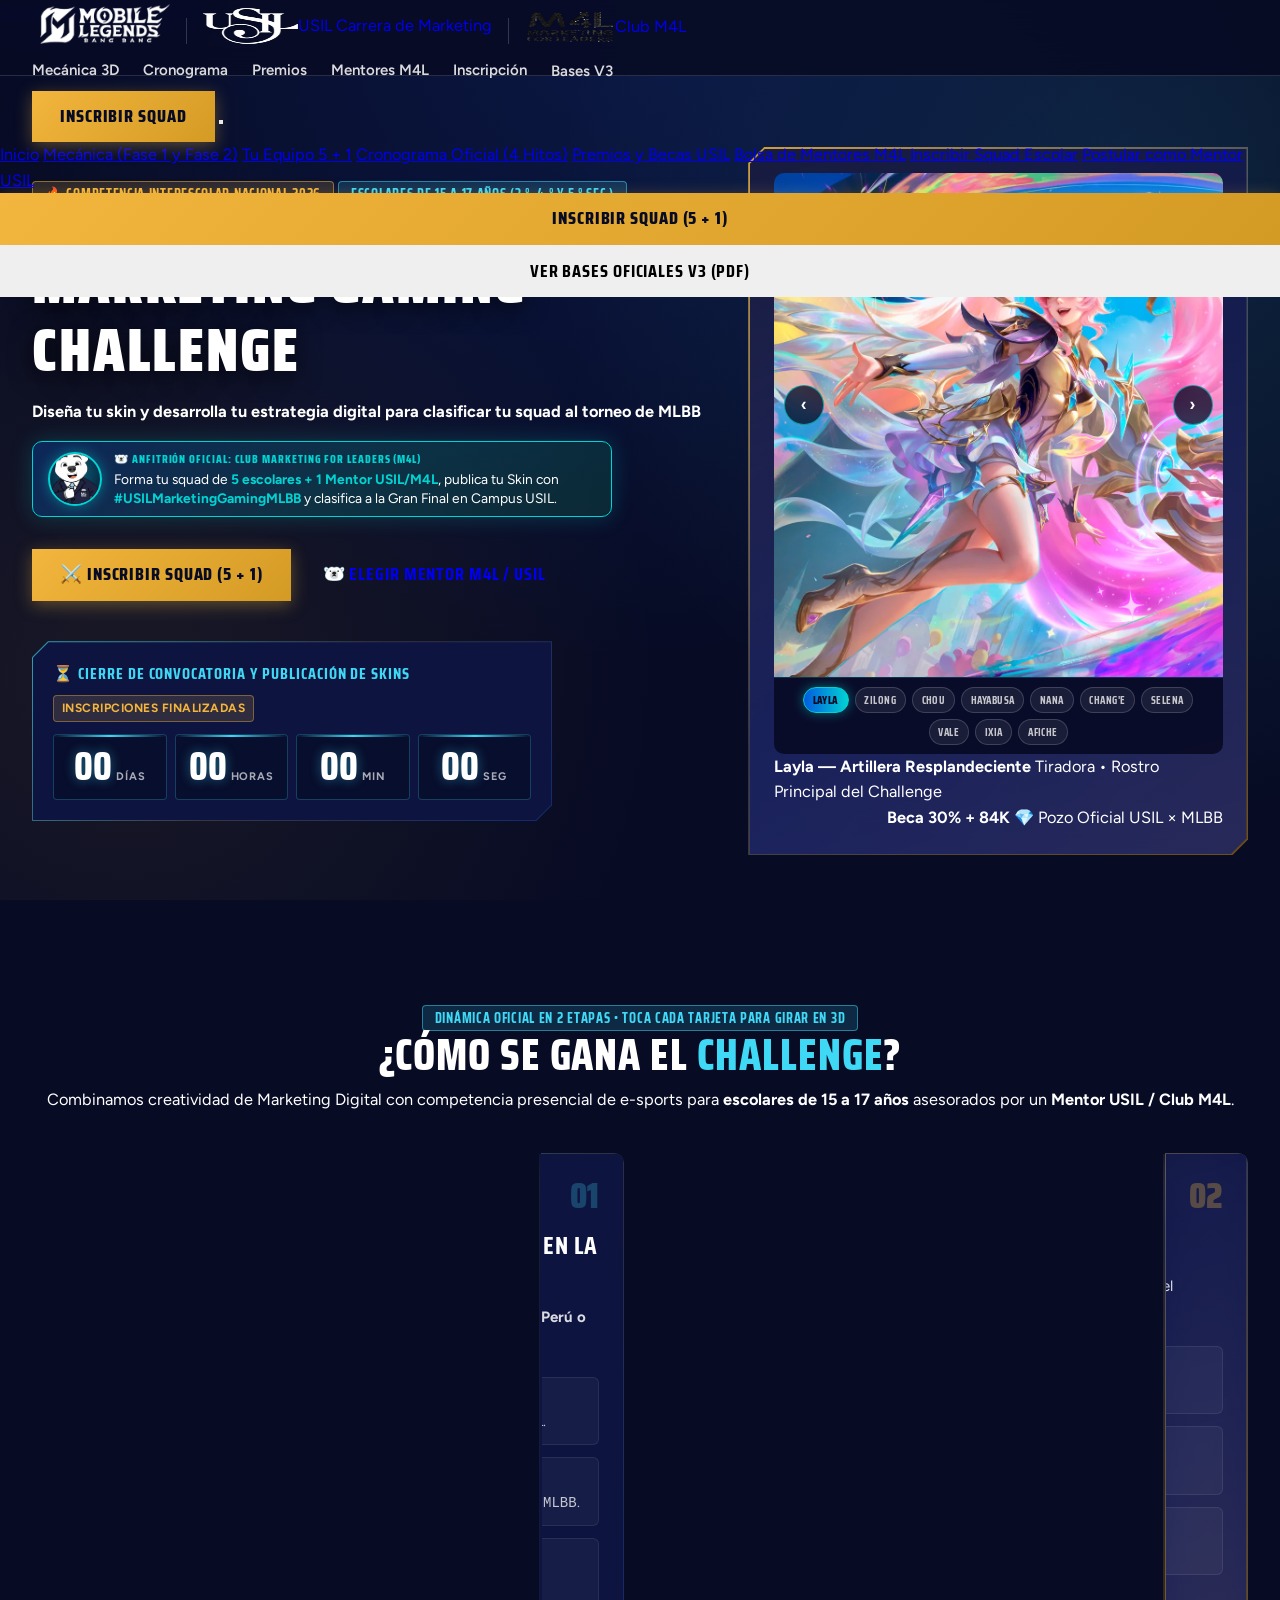
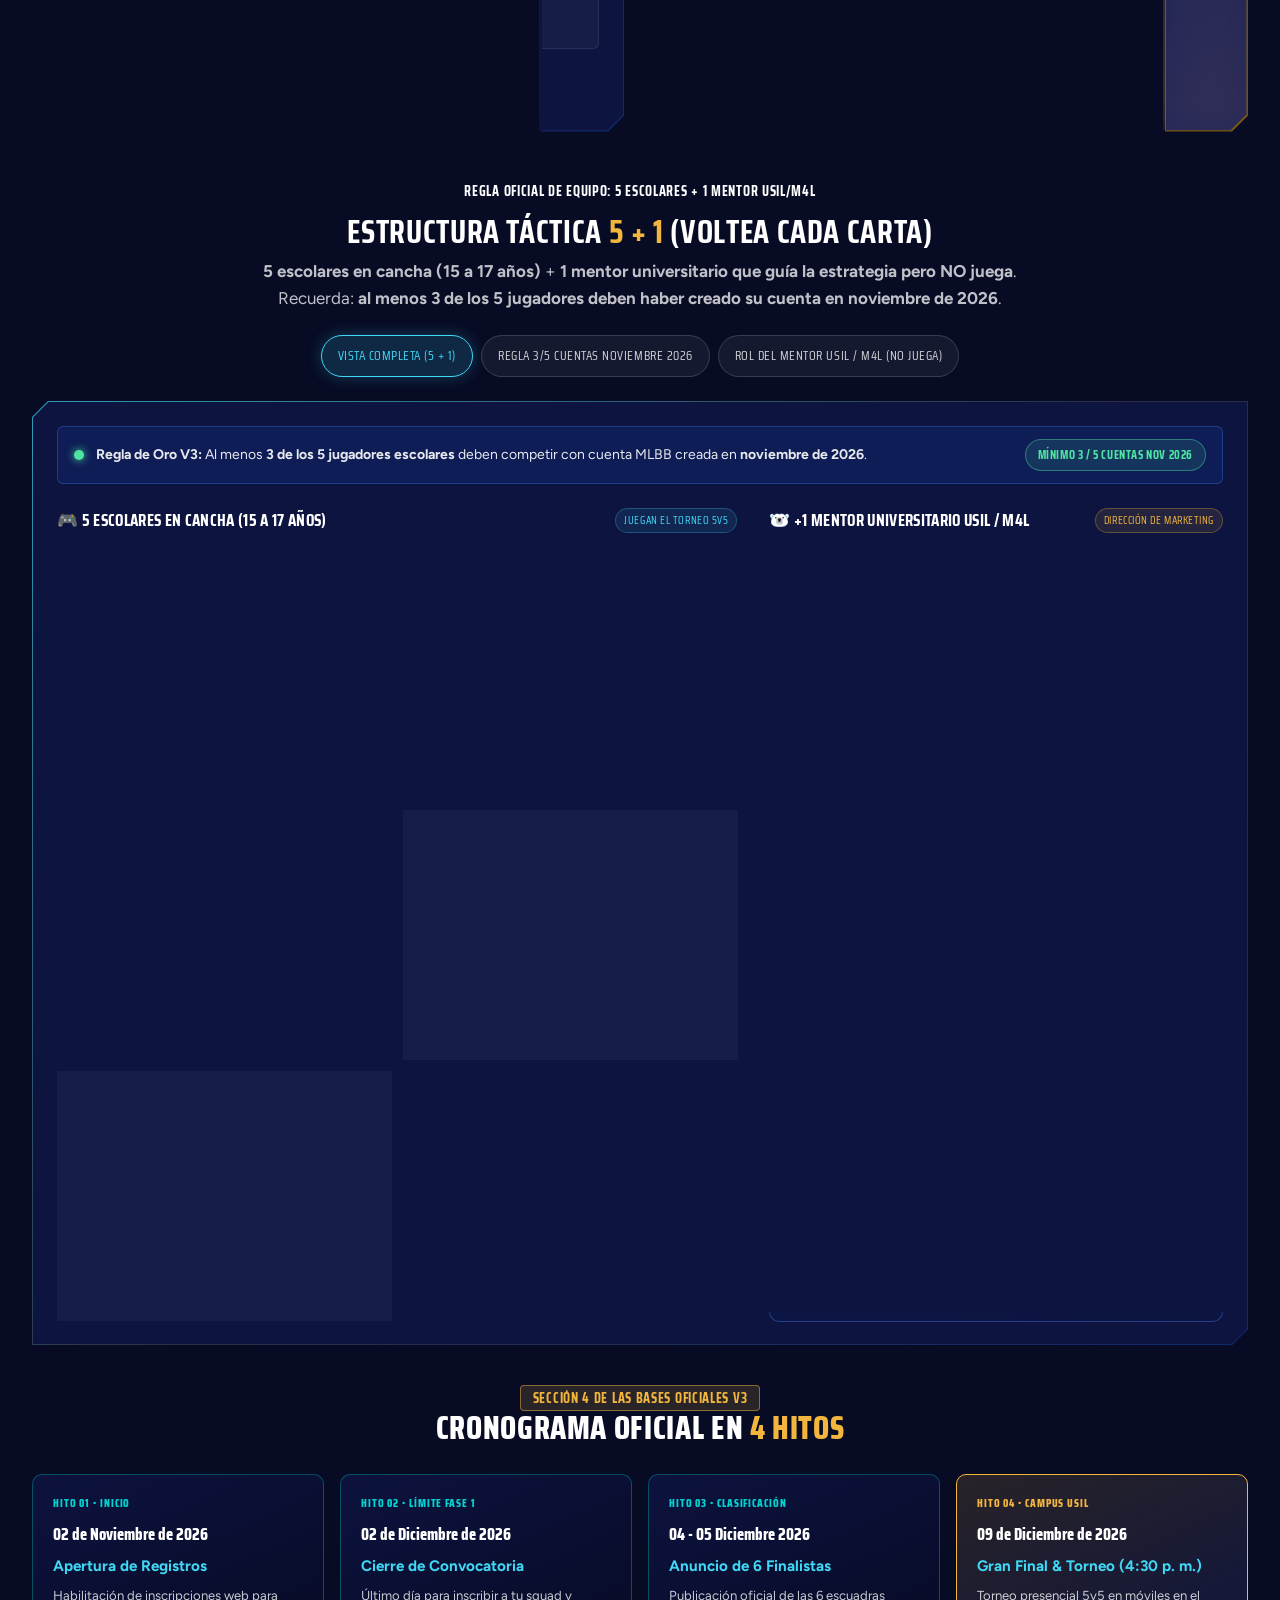
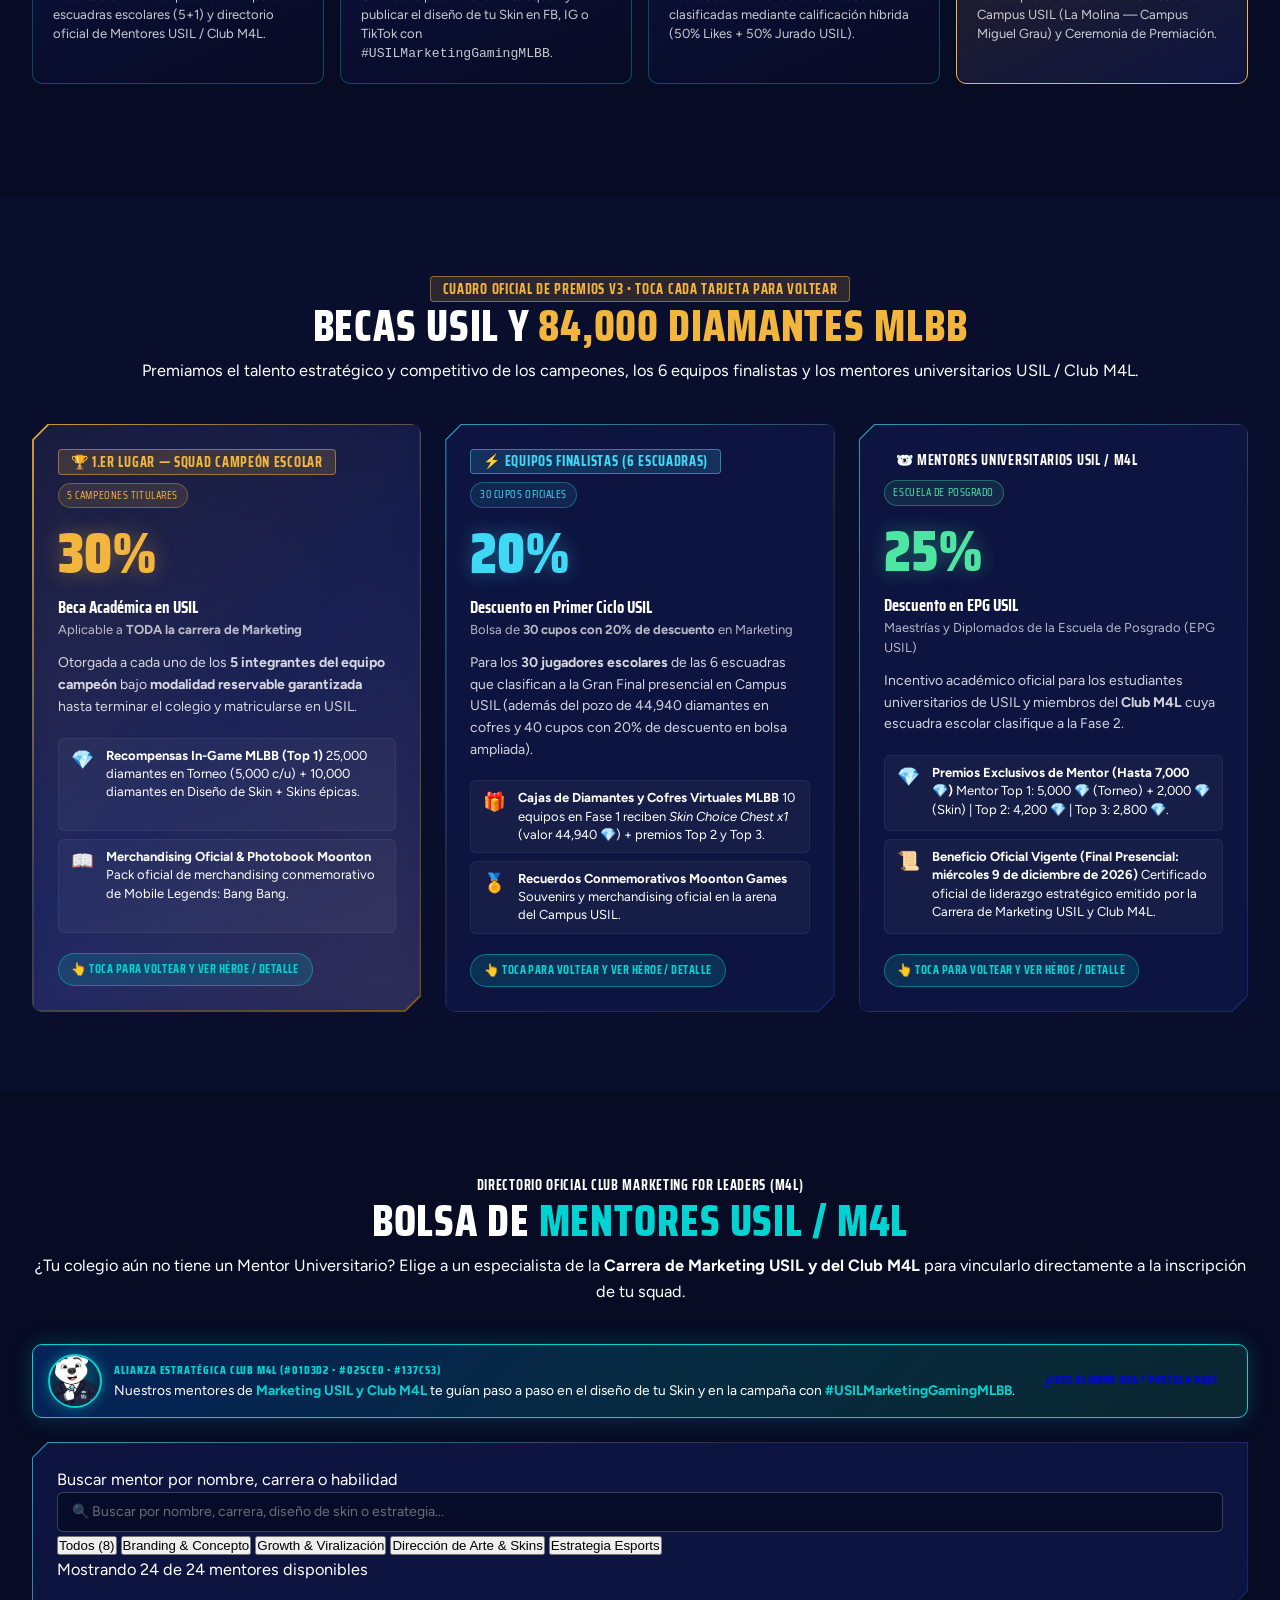
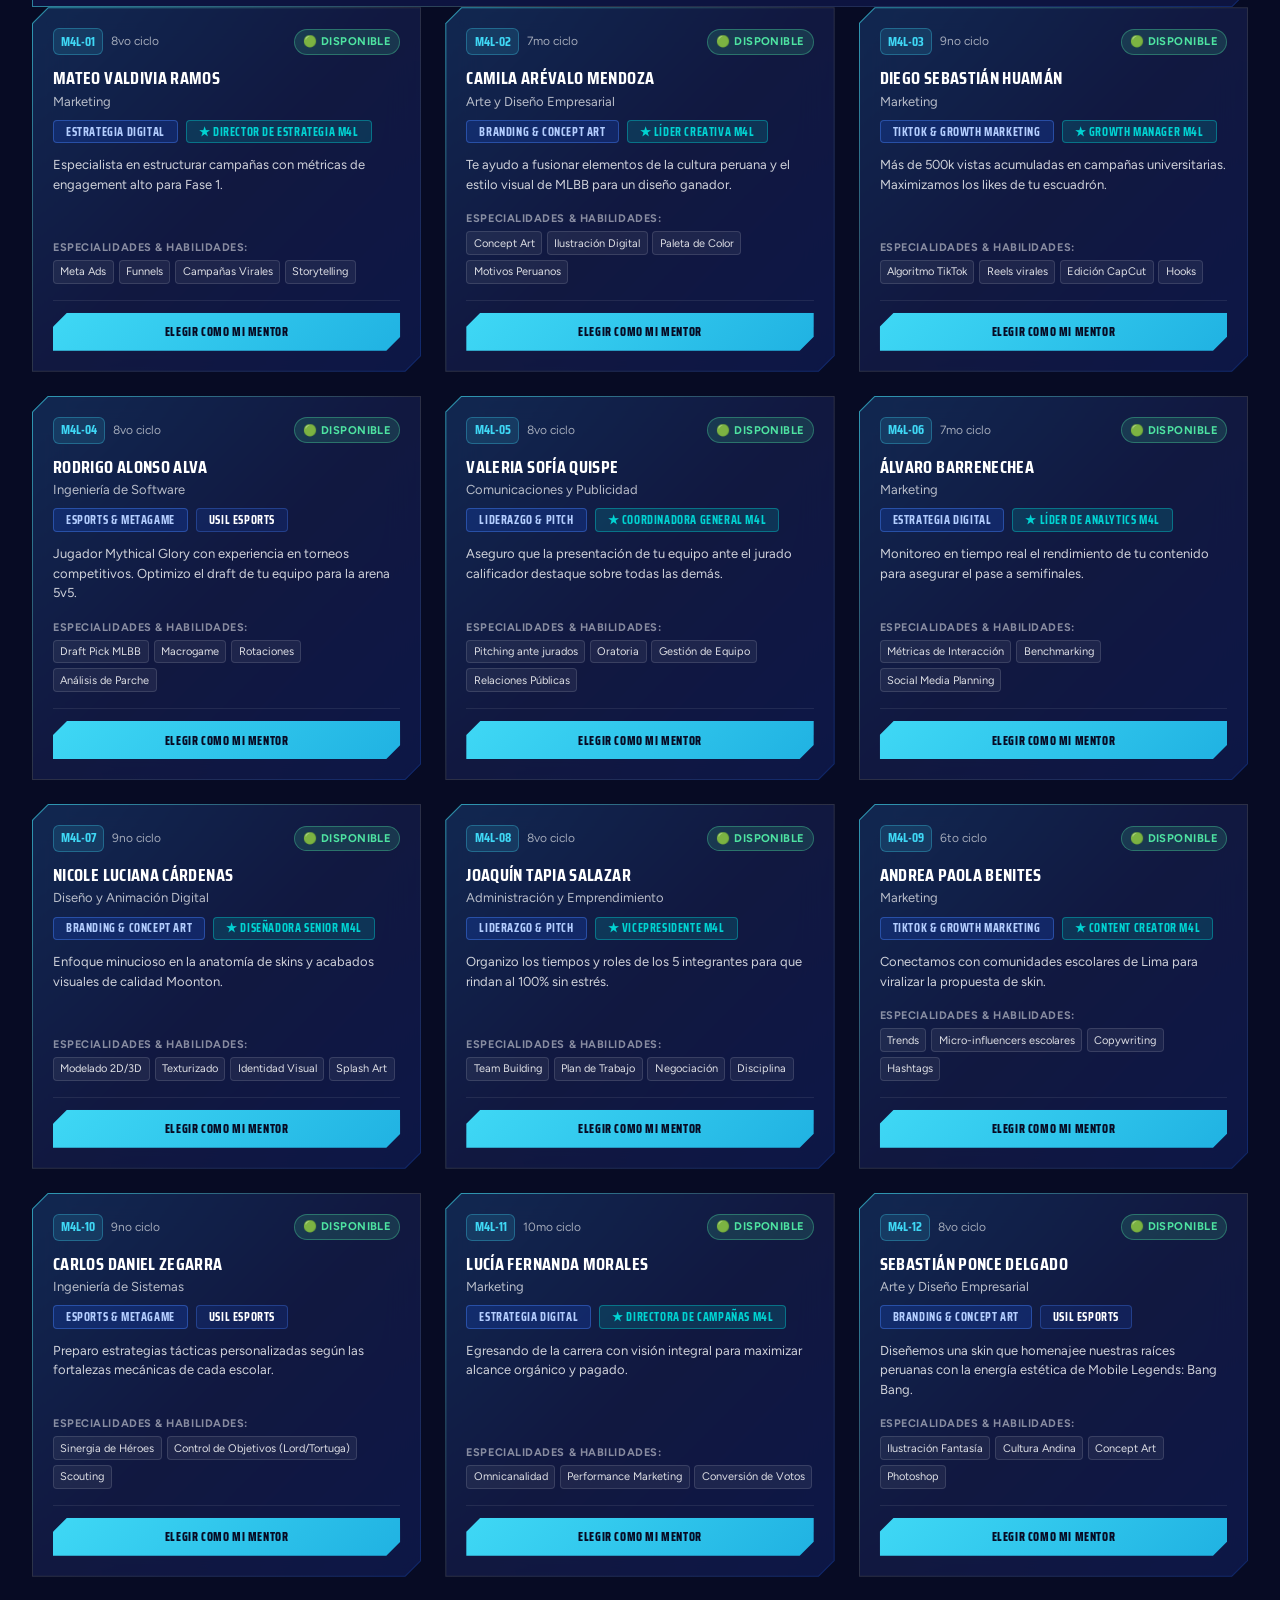
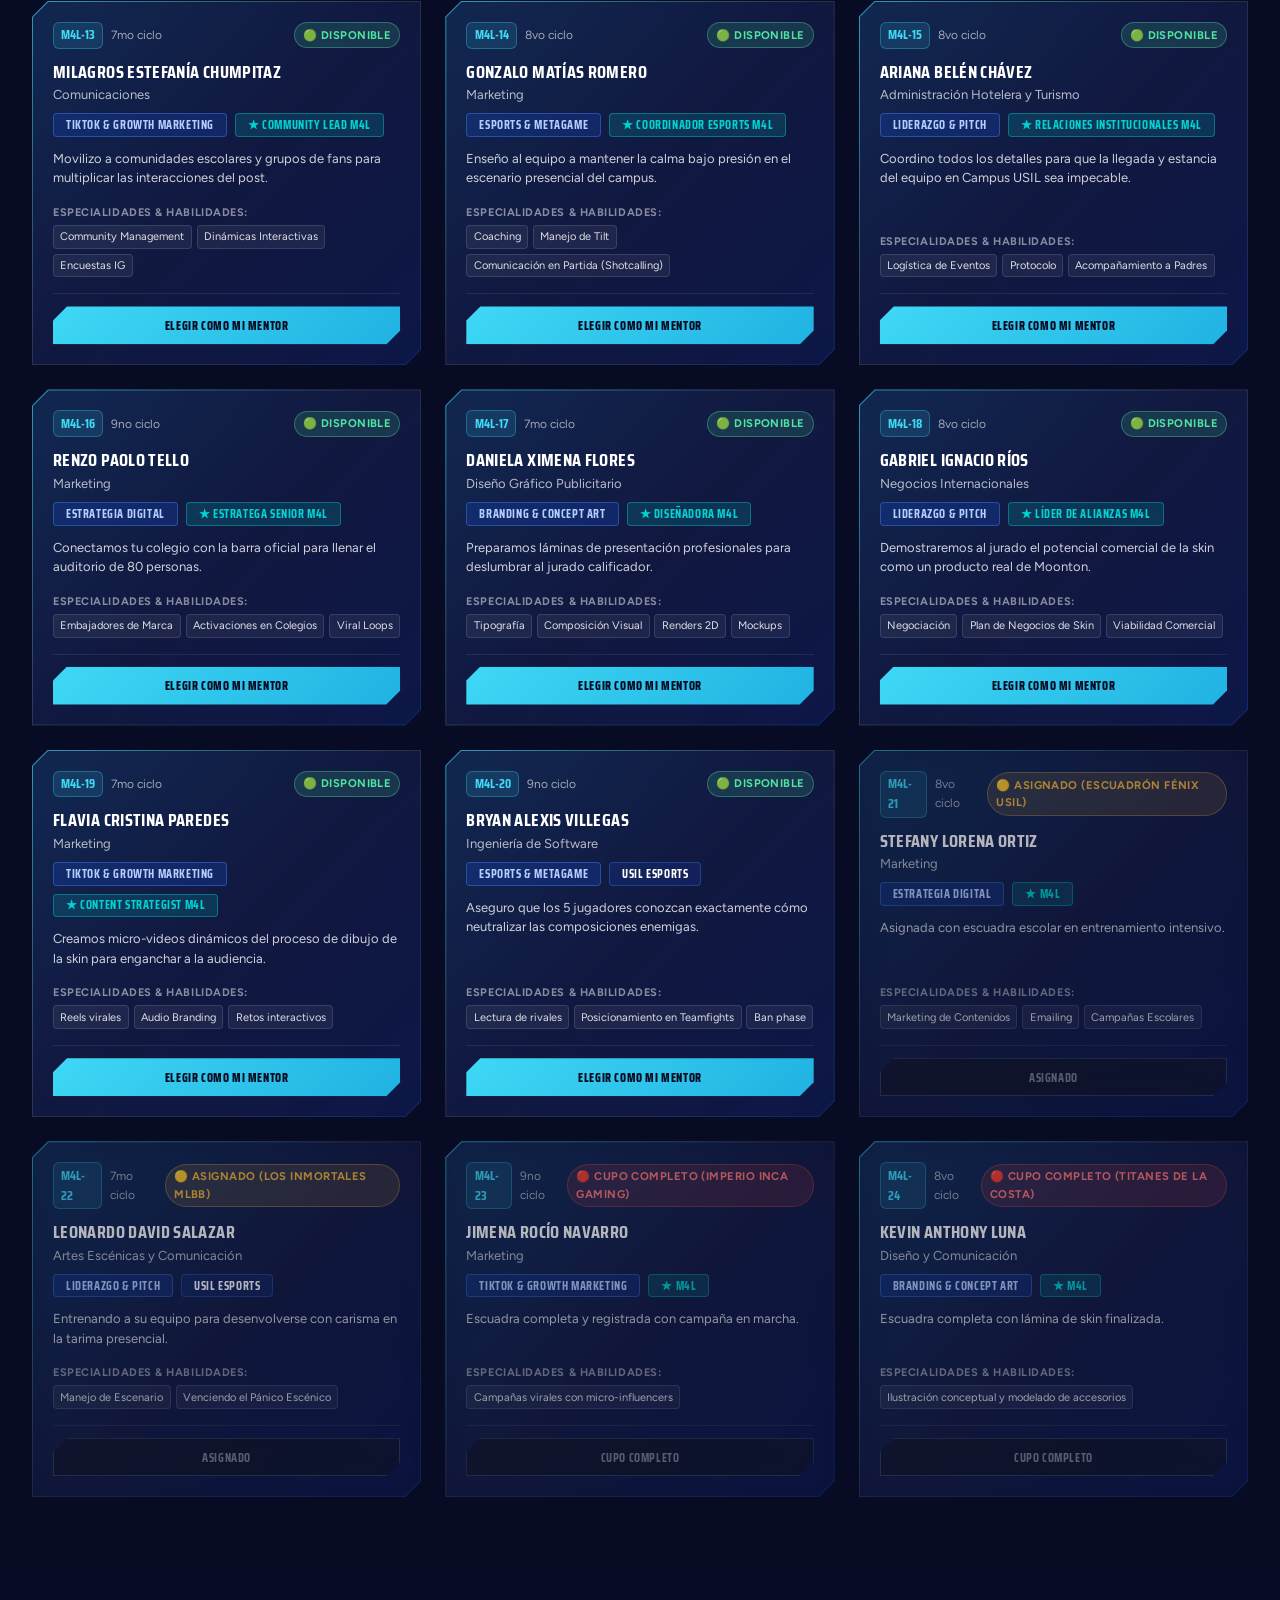
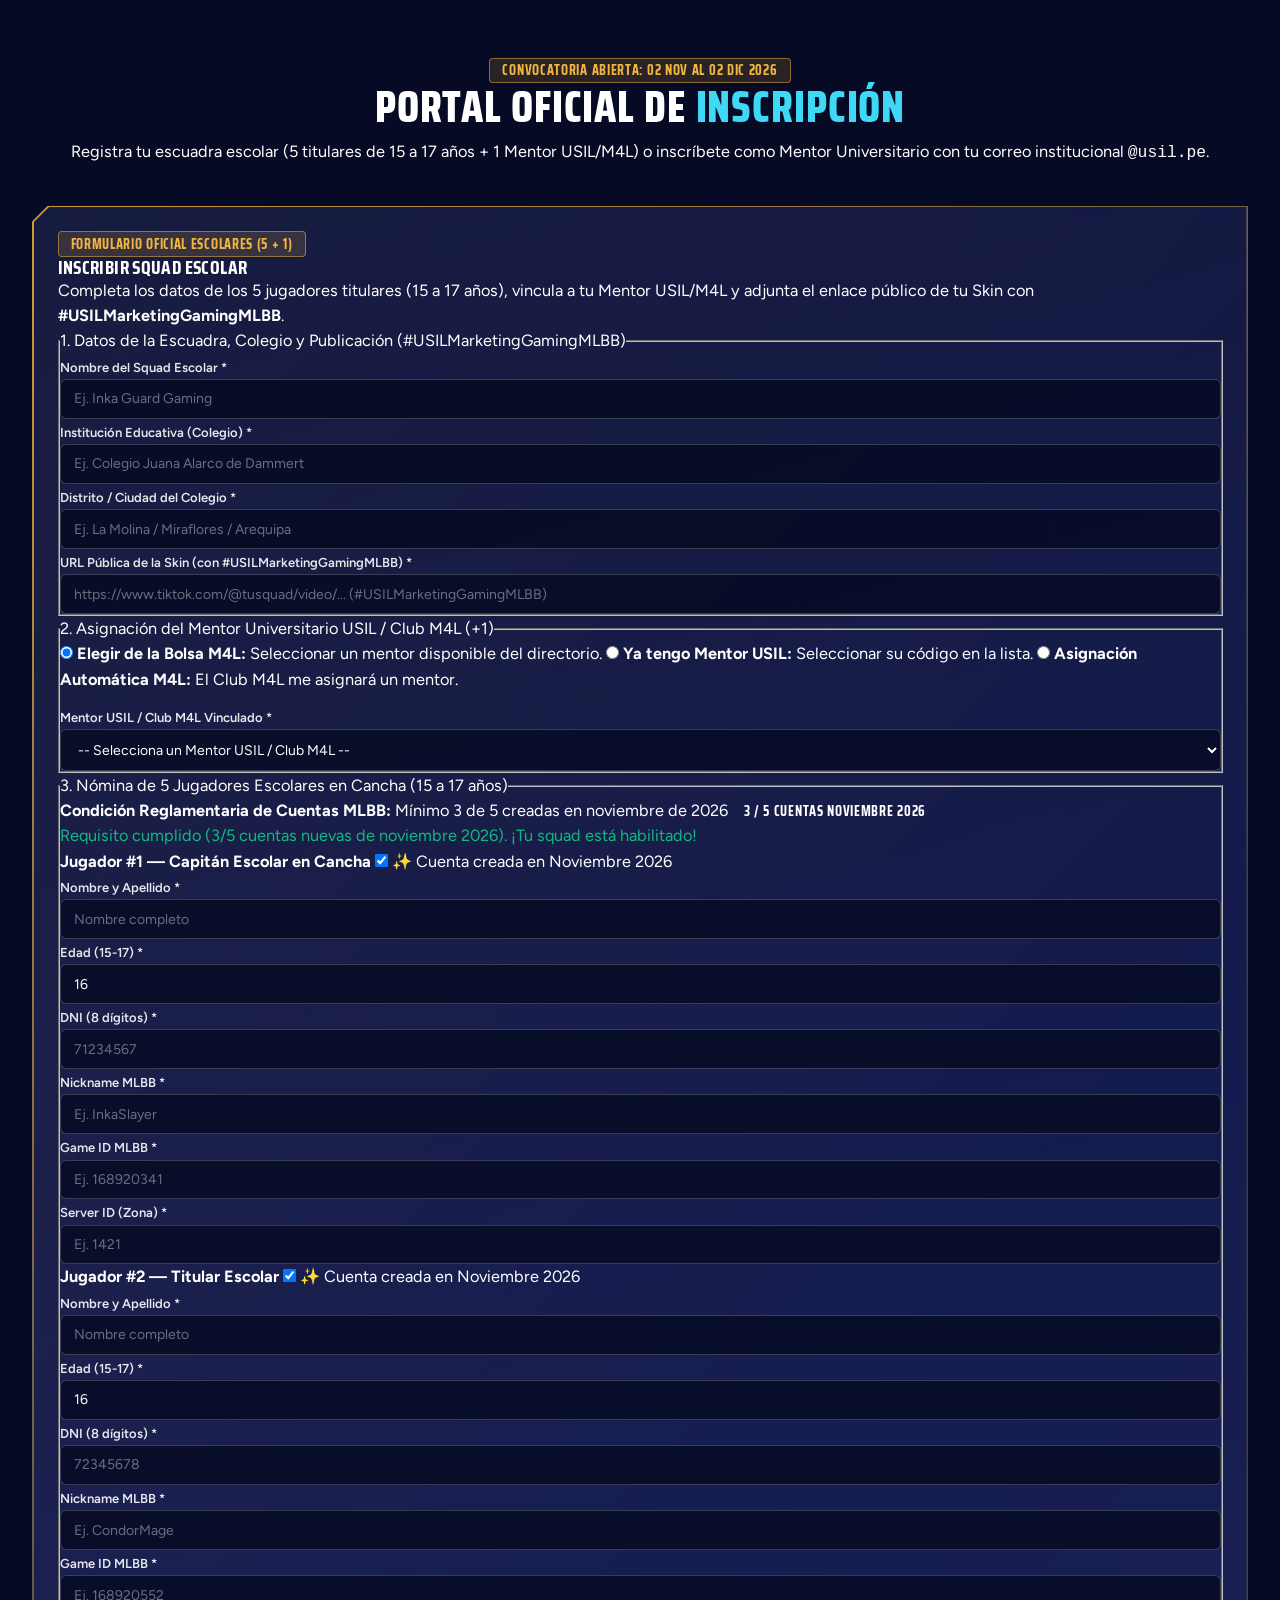
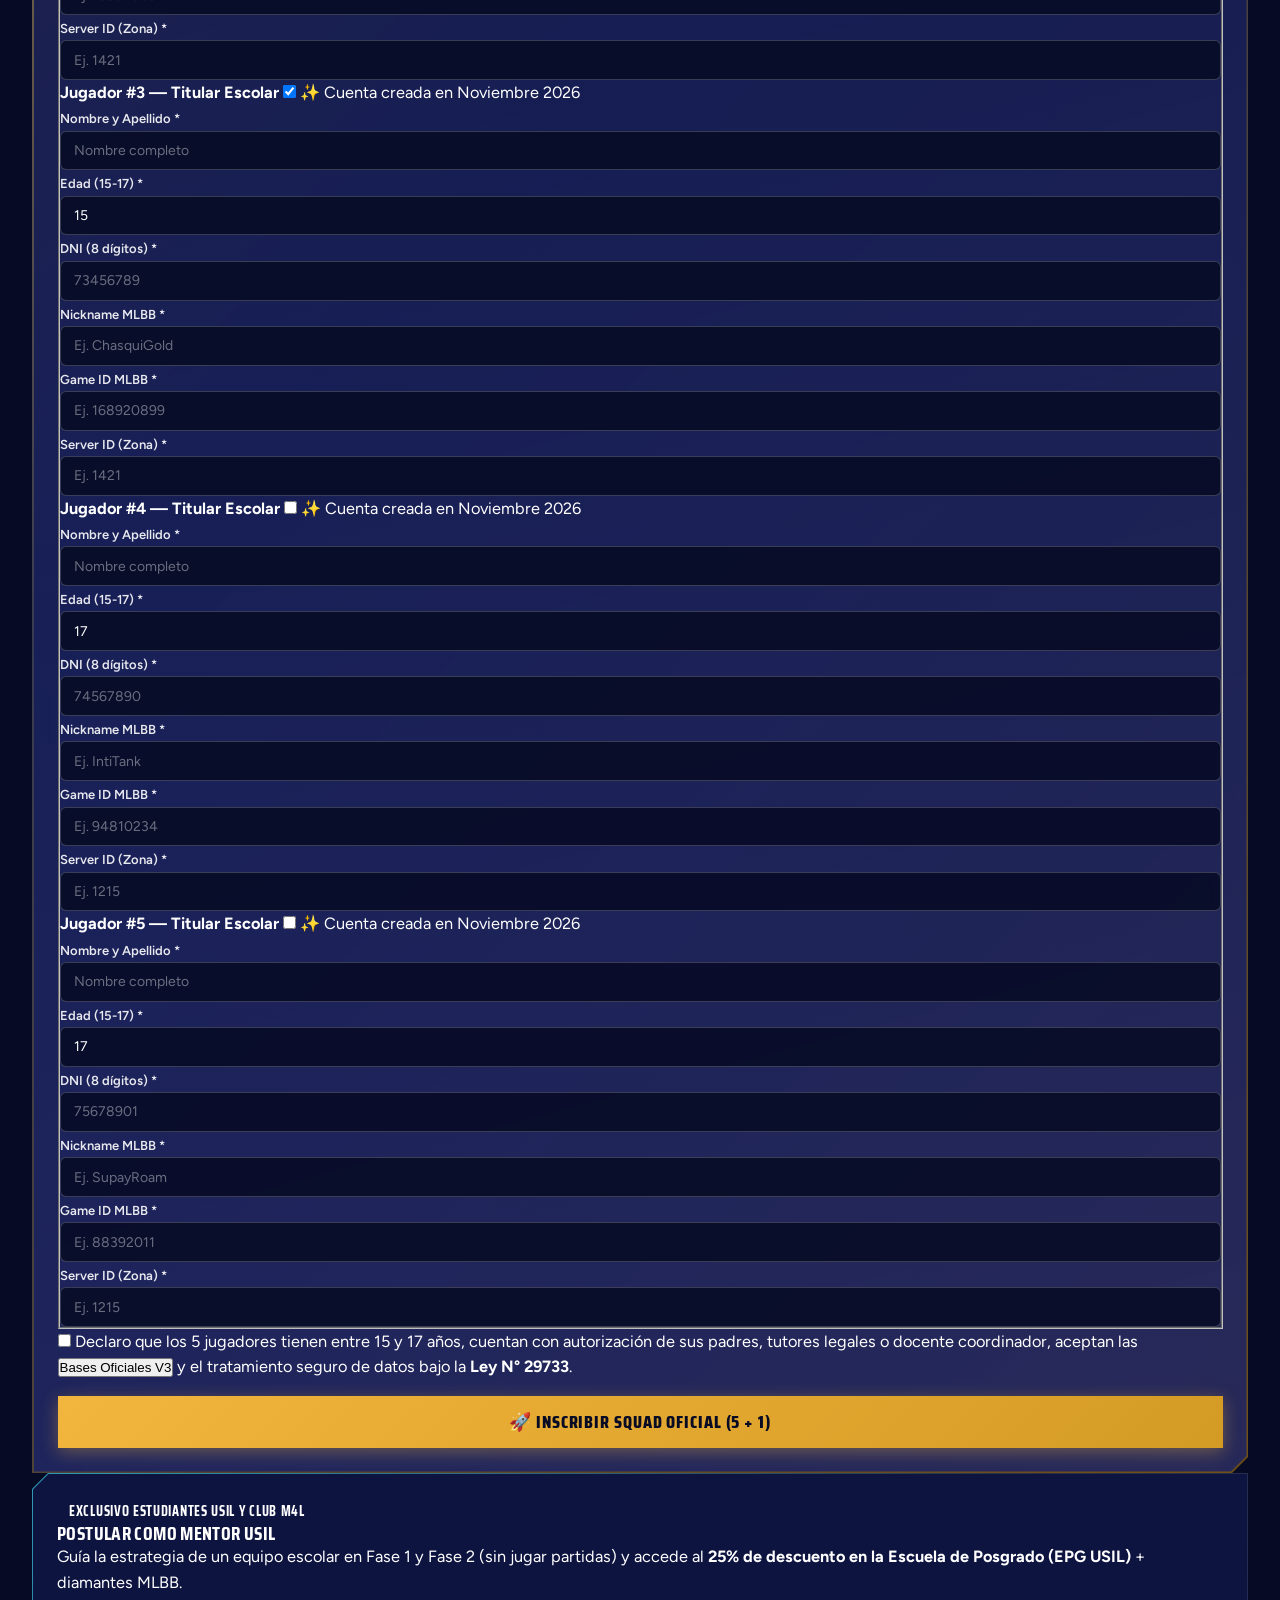
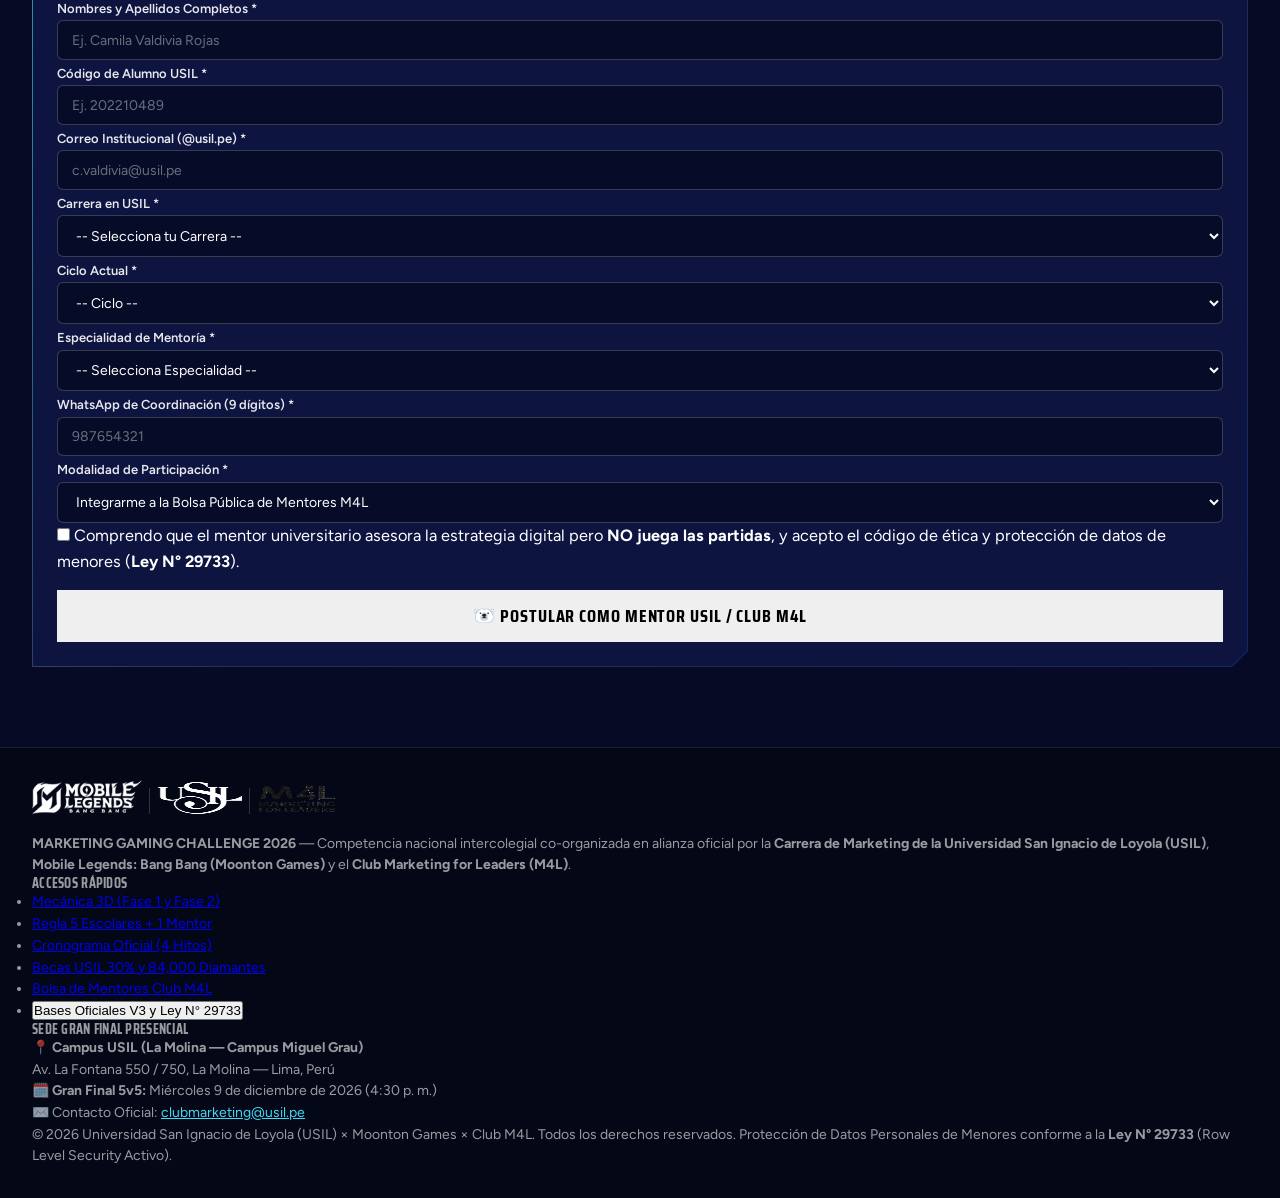
==== propuesta_mlbb_usil_v6_visualizable.html @ d9e3c416 "Landing v6 Marketing Gaming Challenge (production build)" ====
<!DOCTYPE html>
<html lang="es">
<head>
  <meta charset="UTF-8">
  <meta name="viewport" content="width=device-width, initial-scale=1.0">
  <title>MARKETING GAMING CHALLENGE 2026 | Alianza Oficial MLBB × USIL Marketing × Club M4L</title>
  <meta name="description" content="Diseña tu skin y desarrolla tu estrategia digital para clasificar tu squad al torneo de MLBB. Competencia nacional intercolegial co-organizada por USIL Carrera de Marketing, Mobile Legends: Bang Bang y Club M4L.">

  <!-- Google Fonts: Saira Condensed (Display Esports) & Figtree (UI Body) -->
  <link rel="preconnect" href="https://fonts.googleapis.com">
  <link rel="preconnect" href="https://fonts.gstatic.com" crossorigin>
  <link href="https://fonts.googleapis.com/css2?family=Figtree:ital,wght@0,400;0,500;0,600;0,700;0,800;1,400&family=Saira+Condensed:wght@600;700;800;900&display=swap" rel="stylesheet">

  <!-- Modular Design System Stylesheets -->
  <style>

/* ==========================================================================
   INLINED STANDALONE STYLESHEET
   Tripartite Alliance: Mobile Legends: Bang Bang × USIL Marketing × Club M4L
   ========================================================================== */

/* tokens.css */
/* ==========================================================================
   Design Tokens - "Crea la skin, gana la arena"
   Tripartite Alliance: MLBB 10th Anniversary × USIL Marketing 20 Años × Club M4L
   ========================================================================== */

@import url('https://fonts.googleapis.com/css2?family=Figtree:ital,wght@0,300..900;1,300..900&family=Saira+Condensed:wght@400;500;600;700;800;900&family=JetBrains+Mono:wght@400;500;700&display=swap');

:root {
  /* ------------------------------------------------------------------------
     1. Core Dark Canvas Palette (Esports Arena Atmosphere)
     ------------------------------------------------------------------------ */
  --night: #070B24;          /* Primary canvas background */
  --night2: #0D1440;         /* Elevated surface / card background */
  --night3: #16206A;         /* Interactive hover / secondary surface */
  --night-rgb: 7, 11, 36;
  --night2-rgb: 13, 20, 64;
  --night3-rgb: 22, 32, 106;

  /* ------------------------------------------------------------------------
     2. USIL Brand Palette (Institutional Authority & Legacy)
     ------------------------------------------------------------------------ */
  --usil: #1947BA;           /* USIL primary royal blue */
  --usil-d: #102C80;         /* USIL deep navy shadow */
  --usil-hi: #4C86FF;        /* USIL high-voltage active blue */
  --usil-rgb: 25, 71, 186;
  --usil-d-rgb: 16, 44, 128;
  --usil-hi-rgb: 76, 134, 255;

  /* ------------------------------------------------------------------------
     3. Gaming Gold & Esports Accents (Prestige & Champions)
     ------------------------------------------------------------------------ */
  --gold: #F2B53D;           /* Champion gold accent & badges */
  --gold-d: #B97F0B;         /* Deep antique gold shadow */
  --gold-glow: rgba(242, 181, 61, 0.45);
  --gold-rgb: 242, 181, 61;
  --gold-d-rgb: 185, 127, 11;

  /* ------------------------------------------------------------------------
     4. MLBB Tech Cyan (Gaming Energy & Sci-Fi Borders)
     ------------------------------------------------------------------------ */
  --cyan: #3FD8F5;           /* Tech cyan highlight, focus rings */
  --cyan-rgb: 63, 216, 245;
  --cyan-glow: rgba(63, 216, 245, 0.45);

  /* ------------------------------------------------------------------------
     5. M4L Official Brand Book Palette (Club Identity)
     ------------------------------------------------------------------------ */
  --m4l-coral: #01D3D2;      /* Azul Coral M4L (Aqua Cyan) */
  --m4l-blue: #025CE0;       /* Azul LinkedIn M4L */
  --m4l-emerald: #137C53;    /* Emerald green (Verification / Nov 2026 badge) */
  --m4l-coral-rgb: 1, 211, 210;
  --m4l-blue-rgb: 2, 92, 224;
  --m4l-emerald-rgb: 19, 124, 83;
  --m4l-white: #FFFFFF;

  /* ------------------------------------------------------------------------
     6. Typography System
     ------------------------------------------------------------------------ */
  --font-display: 'Saira Condensed', -apple-system, BlinkMacSystemFont, 'Impact', sans-serif;
  --font-body: 'Figtree', -apple-system, BlinkMacSystemFont, 'Segoe UI', Roboto, sans-serif;
  --font-mono: 'JetBrains Mono', 'Fira Code', monospace;

  /* ------------------------------------------------------------------------
     7. Chamfer Dimensions (.cut geometry)
     ------------------------------------------------------------------------ */
  --cut-size: 16px;
  --cut-sm-size: 10px;
  --cut-lg-size: 24px;

  /* ------------------------------------------------------------------------
     8. Glassmorphic Surface System
     ------------------------------------------------------------------------ */
  --glass-bg: rgba(13, 20, 64, 0.72);
  --glass-bg-hover: rgba(22, 32, 106, 0.85);
  --glass-border: rgba(255, 255, 255, 0.14);
  --glass-border-focus: rgba(63, 216, 245, 0.6);
  --glass-blur: blur(16px);
  --glass-blur-heavy: blur(24px);

  /* ------------------------------------------------------------------------
     9. Shadows & Elevation Tokens
     ------------------------------------------------------------------------ */
  --shadow-sm: 0 2px 8px rgba(0, 0, 0, 0.4);
  --shadow-md: 0 8px 24px rgba(0, 0, 0, 0.5);
  --shadow-lg: 0 16px 40px rgba(0, 0, 0, 0.65);
  --shadow-glow-cyan: 0 0 20px rgba(63, 216, 245, 0.35);
  --shadow-glow-gold: 0 0 25px rgba(242, 181, 61, 0.4);
  --shadow-glow-usil: 0 0 20px rgba(76, 134, 255, 0.35);

  /* ------------------------------------------------------------------------
     10. Spacing Scale (Mobile-First 4px Grid)
     ------------------------------------------------------------------------ */
  --sp-1: 0.25rem;   /* 4px */
  --sp-2: 0.5rem;    /* 8px */
  --sp-3: 0.75rem;   /* 12px */
  --sp-4: 1rem;      /* 16px */
  --sp-5: 1.25rem;   /* 20px */
  --sp-6: 1.5rem;    /* 24px */
  --sp-8: 2rem;      /* 32px */
  --sp-10: 2.5rem;   /* 40px */
  --sp-12: 3rem;     /* 48px */
  --sp-16: 4rem;     /* 64px */
  --sp-20: 5rem;     /* 80px */
  --sp-24: 6rem;     /* 96px */

  /* ------------------------------------------------------------------------
     11. Radii & Layout Dimensions
     ------------------------------------------------------------------------ */
  --radius-xs: 4px;
  --radius-sm: 6px;
  --radius-md: 10px;
  --radius-lg: 16px;
  --radius-full: 9999px;

  /* Header Height Reference */
  --header-height: 76px;
  --header-height-mobile: 68px;
}


/* layout.css */
/* ==========================================================================
   Layout Architecture - "Crea la skin, gana la arena"
   Mobile-First Reset, Breakpoints (375px to 1440px+), Fluid Typography & Hero Grid
   ========================================================================== */

/* --------------------------------------------------------------------------
   1. Base Reset & Root Setup
   -------------------------------------------------------------------------- */
*,
*::before,
*::after {
  box-sizing: border-box;
  margin: 0;
  padding: 0;
}

html {
  font-size: 16px;
  scroll-behavior: smooth;
  -webkit-text-size-adjust: 100%;
}

body {
  background-color: var(--night);
  color: #FFFFFF;
  font-family: var(--font-body);
  font-size: clamp(0.9375rem, 0.9rem + 0.15vw, 1.0625rem);
  line-height: 1.55;
  min-height: 100vh;
  overflow-x: hidden;
  background-image: 
    radial-gradient(circle at 50% 0%, rgba(25, 71, 186, 0.22) 0%, transparent 60%),
    radial-gradient(circle at 90% 25%, rgba(63, 216, 245, 0.12) 0%, transparent 45%),
    radial-gradient(circle at 10% 75%, rgba(242, 181, 61, 0.08) 0%, transparent 40%);
  background-attachment: fixed;
}

/* --------------------------------------------------------------------------
   2. Typography Fluid Clamps & Hierarchy
   -------------------------------------------------------------------------- */
h1, h2, h3, h4, h5, h6 {
  font-family: var(--font-display);
  font-weight: 700;
  line-height: 1.1;
  text-transform: uppercase;
  letter-spacing: 0.02em;
}

.hero-title {
  font-size: clamp(2.25rem, 1.6rem + 2.8vw, 4.25rem);
  font-weight: 900;
  letter-spacing: 0.03em;
  color: #FFFFFF;
  text-shadow: 0 4px 24px rgba(0, 0, 0, 0.7);
}

.section-title {
  font-size: clamp(1.85rem, 1.3rem + 1.8vw, 3rem);
  font-weight: 800;
  margin-bottom: var(--sp-2);
}

.section-subtitle {
  font-size: clamp(1rem, 0.92rem + 0.4vw, 1.25rem);
  color: rgba(255, 255, 255, 0.75);
  font-weight: 400;
  max-width: 680px;
}

.highlight-cyan {
  color: var(--cyan);
  text-shadow: 0 0 16px rgba(63, 216, 245, 0.5);
}

.highlight-gold {
  color: var(--gold);
  text-shadow: 0 0 16px rgba(242, 181, 61, 0.5);
}

.highlight-usil {
  color: var(--usil-hi);
  text-shadow: 0 0 16px rgba(76, 134, 255, 0.5);
}

/* --------------------------------------------------------------------------
   3. Container System & Breakpoints (375px Baseline to 1440px+)
   -------------------------------------------------------------------------- */
.container {
  width: 100%;
  max-width: 1280px;
  margin-left: auto;
  margin-right: auto;
  padding-left: var(--sp-4);
  padding-right: var(--sp-4);
}

@media (min-width: 640px) {
  .container {
    padding-left: var(--sp-6);
    padding-right: var(--sp-6);
  }
}

@media (min-width: 1024px) {
  .container {
    padding-left: var(--sp-8);
    padding-right: var(--sp-8);
  }
}

@media (min-width: 1440px) {
  .container {
    max-width: 1360px;
  }
}

/* Section Spacing */
section {
  padding: var(--sp-12) 0;
  position: relative;
}

@media (min-width: 768px) {
  section {
    padding: var(--sp-16) 0;
  }
}

@media (min-width: 1024px) {
  section {
    padding: var(--sp-20) 0;
  }
}

/* --------------------------------------------------------------------------
   4. Hero Section Layout
   -------------------------------------------------------------------------- */
.hero-section {
  min-height: 100vh;
  padding-top: calc(var(--header-height) + var(--sp-6));
  padding-bottom: var(--sp-12);
  display: flex;
  align-items: center;
  position: relative;
  overflow: hidden;
}

@media (min-width: 1024px) {
  .hero-section {
    padding-top: calc(var(--header-height) + var(--sp-10));
    padding-bottom: var(--sp-16);
  }
}

/* Background Atmospheric Overlay */
.hero-bg-overlay {
  position: absolute;
  top: 0;
  left: 0;
  width: 100%;
  height: 100%;
  pointer-events: none;
  z-index: 0;
  opacity: 0.28;
  background-image: 
    linear-gradient(rgba(7, 11, 36, 0.4) 1px, transparent 1px),
    linear-gradient(90deg, rgba(7, 11, 36, 0.4) 1px, transparent 1px);
  background-size: 32px 32px;
}

.hero-glow-usil {
  position: absolute;
  top: 15%;
  left: 10%;
  width: 500px;
  height: 500px;
  border-radius: 50%;
  background: radial-gradient(circle, rgba(25, 71, 186, 0.25) 0%, transparent 70%);
  filter: blur(80px);
  pointer-events: none;
  z-index: 0;
}

.hero-glow-cyan {
  position: absolute;
  bottom: 10%;
  right: 15%;
  width: 450px;
  height: 450px;
  border-radius: 50%;
  background: radial-gradient(circle, rgba(63, 216, 245, 0.2) 0%, transparent 70%);
  filter: blur(90px);
  pointer-events: none;
  z-index: 0;
}

.hero-container {
  position: relative;
  z-index: 1;
}

/* Hero Two-Column Grid */
.hero-grid {
  display: grid;
  grid-template-columns: 1fr;
  gap: var(--sp-8);
  align-items: center;
}

@media (min-width: 1024px) {
  .hero-grid {
    grid-template-columns: 1.15fr 0.85fr;
    gap: var(--sp-10);
  }
}

/* Left Column: Hero Content */
.hero-content {
  display: flex;
  flex-direction: column;
  gap: var(--sp-4);
}

.hero-badge-wrap {
  display: flex;
  flex-wrap: wrap;
  gap: var(--sp-2);
  align-items: center;
}

.hero-tagline {
  font-size: clamp(1rem, 0.95rem + 0.35vw, 1.25rem);
  color: rgba(255, 255, 255, 0.88);
  line-height: 1.6;
}

.hero-ctas {
  display: flex;
  flex-wrap: wrap;
  gap: var(--sp-4);
  align-items: center;
  margin-top: var(--sp-4);
}

.hero-highlights-strip {
  display: grid;
  grid-template-columns: repeat(3, 1fr);
  gap: var(--sp-2);
  margin-top: var(--sp-6);
  padding-top: var(--sp-4);
  border-top: 1px solid rgba(255, 255, 255, 0.12);
}

.highlight-item {
  display: flex;
  flex-direction: column;
  gap: 2px;
}

.highlight-item-val {
  font-family: var(--font-display);
  font-size: clamp(1.125rem, 1rem + 0.4vw, 1.5rem);
  font-weight: 800;
  color: var(--cyan);
}

.highlight-item-lbl {
  font-size: 0.75rem;
  color: rgba(255, 255, 255, 0.7);
  line-height: 1.2;
}

/* Right Column: Hero Visual Showcase */
.hero-visual {
  position: relative;
  display: flex;
  flex-direction: column;
  align-items: center;
  justify-content: center;
}

.hero-visual-frame {
  position: relative;
  width: 100%;
  max-width: 580px;
  display: flex;
  flex-direction: column;
  align-items: center;
  justify-content: center;
  gap: var(--sp-4);
}

/* 3D Gold Anniversary Logo Floating Above */
.hero-gold-logo-wrap {
  width: 100%;
  max-width: 360px;
  margin-bottom: 0;
  z-index: 2;
  position: relative;
  filter: drop-shadow(0 6px 20px rgba(0, 0, 0, 0.65));
}

.hero-gold-logo {
  width: 100%;
  height: auto;
  display: block;
}

/* Layla Key Character Visual */
.hero-character-picture {
  display: block;
  width: 100%;
  max-width: 560px;
  z-index: 1;
  border-radius: var(--radius-md);
  overflow: hidden;
  border: 1px solid rgba(63, 216, 245, 0.35);
  box-shadow: 0 18px 44px rgba(0, 0, 0, 0.75), 0 0 36px rgba(63, 216, 245, 0.22);
}

.hero-character-img {
  width: 100%;
  height: auto;
  max-height: 520px;
  object-fit: contain;
  display: block;
  filter: drop-shadow(0 12px 30px rgba(0, 0, 0, 0.85)) drop-shadow(0 0 40px rgba(63, 216, 245, 0.2));
  animation: floatHero 6s ease-in-out infinite;
}

@media (max-width: 639px) {
  .hero-character-img {
    max-height: 360px;
  }
}

/* --------------------------------------------------------------------------
   5. Placeholder Section Shells (Downstream Handover to M3 & M4)
   -------------------------------------------------------------------------- */
.section-header {
  text-align: center;
  margin-bottom: var(--sp-10);
  display: flex;
  flex-direction: column;
  align-items: center;
}

.grid-2 {
  display: grid;
  grid-template-columns: 1fr;
  gap: var(--sp-6);
}

@media (min-width: 768px) {
  .grid-2 {
    grid-template-columns: repeat(2, 1fr);
  }
}

.grid-3 {
  display: grid;
  grid-template-columns: 1fr;
  gap: var(--sp-6);
}

@media (min-width: 640px) {
  .grid-3 {
    grid-template-columns: repeat(2, 1fr);
  }
}

@media (min-width: 1024px) {
  .grid-3 {
    grid-template-columns: repeat(3, 1fr);
  }
}

/* Footer Shell */
.site-footer {
  background: #040716;
  border-top: 1px solid rgba(255, 255, 255, 0.1);
  padding: var(--sp-8) 0;
  font-size: 0.875rem;
  color: rgba(255, 255, 255, 0.6);
}

.footer-content {
  display: flex;
  flex-direction: column;
  gap: var(--sp-4);
  align-items: center;
  text-align: center;
}

@media (min-width: 768px) {
  .footer-content {
    flex-direction: row;
    justify-content: space-between;
    text-align: left;
  }
}


/* components.css */
/* ==========================================================================
   UI Components - "Crea la skin, gana la arena"
   Chamfered .cut geometry, Glassmorphic cards, Buttons, Badges, Header & Countdown
   ========================================================================== */

/* --------------------------------------------------------------------------
   1. Chamfered Polygon Geometry (.cut)
   -------------------------------------------------------------------------- */

/* Standard Diagonal Cut (Top-Left & Bottom-Right Chamfer) */
.cut,
.cut-diagonal {
  clip-path: polygon(16px 0%, 100% 0%, 100% calc(100% - 16px), calc(100% - 16px) 100%, 0% 100%, 0% 16px);
}

/* Tab Header Cut (Top-Right Chamfer, Flyer Style) */
.cut-tab {
  clip-path: polygon(0% 0%, calc(100% - 10px) 0%, 100% 10px, 100% 100%, 0% 100%);
}

/* Octagonal Esports Badge (All 4 Corners Beveled) */
.cut-badge {
  clip-path: polygon(8px 0%, calc(100% - 8px) 0%, 100% 8px, 100% calc(100% - 8px), calc(100% - 8px) 100%, 8px 100%, 0% calc(100% - 8px), 0% 8px);
}

/* Dual-Container 1px Gradient Border Chamfer Pattern */
.cut-border-wrap {
  position: relative;
  padding: 1px; /* 1px border thickness */
  background: linear-gradient(135deg, rgba(63, 216, 245, 0.7) 0%, rgba(255, 255, 255, 0.15) 50%, rgba(25, 71, 186, 0.5) 100%);
  clip-path: polygon(16px 0%, 100% 0%, 100% calc(100% - 16px), calc(100% - 16px) 100%, 0% 100%, 0% 16px);
  transition: transform 0.25s ease, filter 0.25s ease, background 0.25s ease;
}

.cut-border-wrap:hover {
  filter: drop-shadow(0 0 14px rgba(63, 216, 245, 0.45));
  transform: translateY(-2px);
}

.cut-border-wrap > .cut-inner {
  background: var(--night2);
  backdrop-filter: var(--glass-blur);
  -webkit-backdrop-filter: var(--glass-blur);
  clip-path: polygon(15.5px 0%, 100% 0%, 100% calc(100% - 15.5px), calc(100% - 15.5px) 100%, 0% 100%, 0% 15.5px);
  width: 100%;
  height: 100%;
  padding: var(--sp-6);
  border-radius: 0;
}

/* Gold Variant of Border Wrap (for Champions) */
.cut-border-wrap-gold {
  position: relative;
  padding: 1.5px;
  background: linear-gradient(135deg, rgba(242, 181, 61, 0.85) 0%, rgba(255, 255, 255, 0.2) 50%, rgba(185, 127, 11, 0.6) 100%);
  clip-path: polygon(16px 0%, 100% 0%, 100% calc(100% - 16px), calc(100% - 16px) 100%, 0% 100%, 0% 16px);
  transition: transform 0.25s ease, filter 0.25s ease;
}

.cut-border-wrap-gold:hover {
  filter: drop-shadow(0 0 18px rgba(242, 181, 61, 0.55));
  transform: translateY(-2px);
}

.cut-border-wrap-gold > .cut-inner {
  background: linear-gradient(165deg, rgba(13, 20, 64, 0.95) 0%, rgba(22, 32, 106, 0.8) 100%);
  backdrop-filter: var(--glass-blur);
  -webkit-backdrop-filter: var(--glass-blur);
  clip-path: polygon(15.5px 0%, 100% 0%, 100% calc(100% - 15.5px), calc(100% - 15.5px) 100%, 0% 100%, 0% 15.5px);
  width: 100%;
  height: 100%;
  padding: var(--sp-6);
}

/* --------------------------------------------------------------------------
   2. Glassmorphic Cards & Panels
   -------------------------------------------------------------------------- */
.glass-card {
  background: var(--glass-bg);
  backdrop-filter: var(--glass-blur);
  -webkit-backdrop-filter: var(--glass-blur);
  border: 1px solid var(--glass-border);
  border-radius: var(--radius-md);
  padding: var(--sp-6);
  box-shadow: var(--shadow-md);
  transition: transform 0.25s ease, border-color 0.25s ease, box-shadow 0.25s ease;
  position: relative;
  overflow: hidden;
}

.glass-card:hover {
  border-color: rgba(63, 216, 245, 0.4);
  box-shadow: var(--shadow-lg), var(--shadow-glow-cyan);
}

.glass-card-interactive {
  cursor: pointer;
}

.glass-card-interactive:hover {
  transform: translateY(-4px);
  background: var(--glass-bg-hover);
}

/* --------------------------------------------------------------------------
   3. Buttons & Interactive Controls (Min 48px Touch Target)
   -------------------------------------------------------------------------- */
.btn {
  display: inline-flex;
  align-items: center;
  justify-content: center;
  gap: var(--sp-2);
  min-height: 48px;
  min-width: 48px;
  padding: 0.75rem 1.75rem;
  font-family: var(--font-display);
  font-size: 1.125rem;
  font-weight: 700;
  text-transform: uppercase;
  letter-spacing: 0.05em;
  text-decoration: none;
  cursor: pointer;
  border: none;
  outline: none;
  position: relative;
  transition: all 0.2s cubic-bezier(0.16, 1, 0.3, 1);
  user-select: none;
  text-align: center;
  white-space: nowrap;
}

.btn:focus-visible {
  outline: 2px solid var(--cyan);
  outline-offset: 3px;
}

/* Chamfered Button Style */
.cut-btn {
  clip-path: polygon(14px 0%, 100% 0%, 100% calc(100% - 14px), calc(100% - 14px) 100%, 0% 100%, 0% 14px);
}

/* Primary Button (MLBB Tech Cyan + Glow) */
.btn-primary {
  background: linear-gradient(135deg, var(--cyan) 0%, #20B2E2 100%);
  color: #070B24;
  font-weight: 800;
  box-shadow: 0 4px 16px rgba(63, 216, 245, 0.35);
}

.btn-primary:hover {
  background: linear-gradient(135deg, #64E5FF 0%, var(--cyan) 100%);
  box-shadow: 0 6px 24px rgba(63, 216, 245, 0.55);
  transform: translateY(-2px);
  color: #040817;
}

.btn-primary:active {
  transform: translateY(1px);
  box-shadow: 0 2px 8px rgba(63, 216, 245, 0.3);
}

/* Secondary Button (Dark Glass with Cyan Accent Border) */
.btn-secondary {
  background: rgba(13, 20, 64, 0.85);
  color: #FFFFFF;
  border: 1px solid rgba(63, 216, 245, 0.5);
  backdrop-filter: var(--glass-blur);
  -webkit-backdrop-filter: var(--glass-blur);
}

.btn-secondary:hover {
  background: rgba(22, 32, 106, 0.95);
  border-color: var(--cyan);
  color: var(--cyan);
  box-shadow: 0 4px 18px rgba(63, 216, 245, 0.3);
  transform: translateY(-2px);
}

/* Gold Button (Champions / Prestige) */
.btn-gold {
  background: linear-gradient(135deg, var(--gold) 0%, #D49B24 100%);
  color: #070B24;
  font-weight: 800;
  box-shadow: 0 4px 16px rgba(242, 181, 61, 0.35);
}

.btn-gold:hover {
  background: linear-gradient(135deg, #FFCF68 0%, var(--gold) 100%);
  box-shadow: 0 6px 24px rgba(242, 181, 61, 0.6);
  transform: translateY(-2px);
}

/* Subtle Text / Link Button */
.btn-link {
  background: transparent;
  color: rgba(255, 255, 255, 0.8);
  min-height: 48px;
  padding: 0.5rem 1rem;
  font-family: var(--font-body);
  font-size: 0.95rem;
  font-weight: 600;
  text-decoration: underline;
  text-underline-offset: 4px;
}

.btn-link:hover {
  color: var(--cyan);
}

/* Disabled State */
.btn:disabled,
.btn.btn-disabled {
  opacity: 0.45;
  cursor: not-allowed;
  pointer-events: none;
  filter: grayscale(0.8);
  box-shadow: none;
  transform: none;
}

/* --------------------------------------------------------------------------
   4. Badges & Tags
   -------------------------------------------------------------------------- */
.badge {
  display: inline-flex;
  align-items: center;
  gap: var(--sp-1);
  padding: 0.3rem 0.75rem;
  font-family: var(--font-display);
  font-size: 0.875rem;
  font-weight: 700;
  letter-spacing: 0.05em;
  text-transform: uppercase;
  border-radius: var(--radius-xs);
  line-height: 1;
}

.badge-alliance {
  background: rgba(25, 71, 186, 0.3);
  border: 1px solid rgba(76, 134, 255, 0.45);
  color: #A0C2FF;
}

.badge-gold {
  background: rgba(242, 181, 61, 0.15);
  border: 1px solid rgba(242, 181, 61, 0.5);
  color: var(--gold);
}

.badge-cyan {
  background: rgba(63, 216, 245, 0.15);
  border: 1px solid rgba(63, 216, 245, 0.5);
  color: var(--cyan);
}

.badge-emerald {
  background: rgba(19, 124, 83, 0.25);
  border: 1px solid rgba(19, 124, 83, 0.6);
  color: #4EE4A2;
}

.badge-pulse {
  position: relative;
}

.badge-pulse::before {
  content: '';
  display: inline-block;
  width: 8px;
  height: 8px;
  border-radius: 50%;
  background: currentColor;
  margin-right: 6px;
  box-shadow: 0 0 8px currentColor;
  animation: pulse-dot 1.8s infinite ease-in-out;
}

@keyframes pulse-dot {
  0%, 100% { opacity: 1; transform: scale(1); }
  50% { opacity: 0.4; transform: scale(0.8); }
}

/* --------------------------------------------------------------------------
   5. Co-Branded Header System & Strict Brand Isolation
   -------------------------------------------------------------------------- */
.site-header {
  position: fixed;
  top: 0;
  left: 0;
  width: 100%;
  z-index: 1000;
  background: rgba(7, 11, 36, 0.88);
  backdrop-filter: var(--glass-blur);
  -webkit-backdrop-filter: var(--glass-blur);
  border-bottom: 1px solid var(--glass-border);
  transition: background 0.3s ease, border-color 0.3s ease, box-shadow 0.3s ease;
  height: var(--header-height);
}

.site-header.scrolled {
  background: rgba(7, 11, 36, 0.96);
  border-bottom-color: rgba(63, 216, 245, 0.25);
  box-shadow: 0 8px 24px rgba(0, 0, 0, 0.55);
}

.header-container {
  display: flex;
  align-items: center;
  justify-content: space-between;
  height: 100%;
  gap: var(--sp-4);
}

/* Brand Trio: Brand Isolation with Safe-Zone & Translucent Dividers */
.brand-trio {
  display: flex;
  align-items: center;
  gap: var(--sp-3);
  padding: 0.35rem 0;
}

.brand-item {
  display: inline-flex;
  align-items: center;
  justify-content: center;
  padding: 0 var(--sp-2);
  min-height: 48px; /* Touch target safety */
  text-decoration: none;
  transition: opacity 0.2s ease, transform 0.2s ease;
}

.brand-item:hover {
  opacity: 0.9;
  transform: translateY(-1px);
}

.brand-img {
  display: block;
  height: auto;
  max-height: 38px;
  width: auto;
  object-fit: contain;
}

/* Translucent Dividers Between Isolated Brands */
.brand-divider {
  display: inline-block;
  width: 1px;
  height: 26px;
  background: rgba(255, 255, 255, 0.18);
  margin: 0 var(--sp-1);
}

/* Responsive Brand Trio & Header for Small Mobile Screens (<= 520px, fixes ADV-M2-01) */
@media (max-width: 520px) {
  .header-container {
    gap: var(--sp-2);
  }

  .brand-trio {
    gap: var(--sp-1);
    padding: 0.25rem 0;
  }

  .brand-item {
    padding: 0 var(--sp-1);
  }

  .brand-img {
    max-height: 25px;
  }

  .brand-mlbb .brand-img {
    max-width: 125px;
  }

  .brand-divider {
    height: 18px;
    margin: 0 2px;
  }

  .mobile-nav-toggle {
    flex-shrink: 0;
  }
}

@media (max-width: 360px) {
  .header-container {
    gap: var(--sp-1);
  }

  .brand-trio {
    gap: 2px;
    padding: 0.15rem 0;
  }

  .brand-item {
    padding: 0 2px;
  }

  .brand-img {
    max-height: 22px;
  }

  .brand-mlbb .brand-img {
    max-width: 105px;
  }

  .brand-divider {
    height: 16px;
    margin: 0 1px;
  }
}

/* Desktop Navigation */
.header-nav {
  display: none;
  align-items: center;
  gap: var(--sp-6);
}

@media (min-width: 1024px) {
  .header-nav {
    display: flex;
  }
}

.nav-link {
  font-family: var(--font-body);
  font-size: 0.9375rem;
  font-weight: 600;
  color: rgba(255, 255, 255, 0.85);
  text-decoration: none;
  padding: var(--sp-2) 0;
  position: relative;
  transition: color 0.2s ease;
}

.nav-link::after {
  content: '';
  position: absolute;
  bottom: 0;
  left: 0;
  width: 0%;
  height: 2px;
  background: var(--cyan);
  transition: width 0.25s ease;
  box-shadow: 0 0 8px var(--cyan);
}

.nav-link:hover {
  color: #FFFFFF;
}

.nav-link:hover::after {
  width: 100%;
}

/* Mobile Hamburger Toggle */
.mobile-nav-toggle {
  display: inline-flex;
  align-items: center;
  justify-content: center;
  min-height: 48px;
  min-width: 48px;
  background: transparent;
  border: 1px solid rgba(255, 255, 255, 0.2);
  border-radius: var(--radius-sm);
  color: #FFFFFF;
  cursor: pointer;
  padding: var(--sp-2);
}

@media (min-width: 1024px) {
  .mobile-nav-toggle {
    display: none;
  }
}

/* Mobile Slide-down Drawer */
.mobile-drawer {
  position: fixed;
  top: var(--header-height);
  left: 0;
  width: 100%;
  background: rgba(7, 11, 36, 0.98);
  backdrop-filter: var(--glass-blur-heavy);
  -webkit-backdrop-filter: var(--glass-blur-heavy);
  border-bottom: 1px solid var(--glass-border);
  padding: var(--sp-6) var(--sp-4);
  display: flex;
  flex-direction: column;
  gap: var(--sp-4);
  transform: translateY(-110%);
  opacity: 0;
  pointer-events: none;
  transition: transform 0.3s cubic-bezier(0.16, 1, 0.3, 1), opacity 0.3s ease;
  z-index: 999;
}

.mobile-drawer.is-open {
  transform: translateY(0);
  opacity: 1;
  pointer-events: auto;
}

.mobile-drawer .nav-link {
  font-size: 1.125rem;
  padding: var(--sp-3) 0;
  border-bottom: 1px solid rgba(255, 255, 255, 0.08);
}

/* --------------------------------------------------------------------------
   6. Real-Time Countdown Widget Components
   -------------------------------------------------------------------------- */
.hero-countdown {
  margin-top: var(--sp-6);
  max-width: 520px;
}

.hero-countdown .cut-inner {
  padding: var(--sp-5);
}

.countdown-header {
  display: flex;
  align-items: center;
  justify-content: space-between;
  margin-bottom: var(--sp-3);
  flex-wrap: wrap;
  gap: var(--sp-2);
}

.countdown-title {
  font-family: var(--font-display);
  font-size: 1rem;
  font-weight: 700;
  color: var(--cyan);
  text-transform: uppercase;
  letter-spacing: 0.06em;
  display: flex;
  align-items: center;
  gap: var(--sp-1);
}

.countdown-badge {
  font-family: var(--font-body);
  font-size: 0.75rem;
  font-weight: 700;
  background: rgba(242, 181, 61, 0.15);
  color: var(--gold);
  border: 1px solid rgba(242, 181, 61, 0.4);
  padding: 0.2rem 0.5rem;
  border-radius: var(--radius-xs);
  text-transform: uppercase;
  letter-spacing: 0.04em;
}

.countdown-grid {
  display: grid;
  grid-template-columns: repeat(4, 1fr);
  gap: var(--sp-2);
}

.countdown-box {
  background: rgba(7, 11, 36, 0.65);
  border: 1px solid rgba(63, 216, 245, 0.25);
  padding: var(--sp-3) var(--sp-1);
  text-align: center;
  border-radius: var(--radius-xs);
  position: relative;
  overflow: hidden;
}

.countdown-box::before {
  content: '';
  position: absolute;
  top: 0;
  left: 0;
  width: 100%;
  height: 2px;
  background: linear-gradient(90deg, transparent, var(--cyan), transparent);
}

.countdown-num {
  font-family: var(--font-display);
  font-size: clamp(1.75rem, 1.5rem + 1.2vw, 2.5rem);
  font-weight: 800;
  color: #FFFFFF;
  line-height: 1;
  text-shadow: 0 0 12px rgba(63, 216, 245, 0.4);
}

.countdown-unit {
  font-family: var(--font-body);
  font-size: 0.6875rem;
  font-weight: 700;
  color: rgba(255, 255, 255, 0.65);
  text-transform: uppercase;
  letter-spacing: 0.08em;
  margin-top: var(--sp-1);
}

.countdown-footer-msg {
  font-size: 0.8125rem;
  color: rgba(255, 255, 255, 0.7);
  margin-top: var(--sp-3);
  text-align: center;
}

/* Responsive Countdown Widget for Small Mobile Screens */
@media (max-width: 480px) {
  .hero-countdown .cut-inner {
    padding: var(--sp-4);
  }

  .countdown-num {
    font-size: clamp(1.35rem, 1.2rem + 1vw, 1.75rem);
  }
}

@media (max-width: 360px) {
  .hero-countdown .cut-inner {
    padding: var(--sp-3);
  }

  .countdown-num {
    font-size: clamp(1.15rem, 1rem + 0.8vw, 1.35rem);
  }

  .countdown-header {
    gap: var(--sp-1);
    margin-bottom: var(--sp-2);
  }

  .countdown-title {
    font-size: 0.8125rem;
  }

  .countdown-badge {
    font-size: 0.6875rem;
    padding: 0.15rem 0.35rem;
  }

  .countdown-grid {
    gap: var(--sp-1);
  }

  .countdown-box {
    padding: var(--sp-2) 2px;
  }

  .countdown-unit {
    font-size: 0.625rem;
    letter-spacing: 0.04em;
  }
}

/* --------------------------------------------------------------------------
   7. Modal Dialog Styles (Bases Legales & Privacy)
   -------------------------------------------------------------------------- */
.modal-backdrop {
  position: fixed;
  top: 0;
  left: 0;
  width: 100vw;
  height: 100vh;
  background: rgba(7, 11, 36, 0.85);
  backdrop-filter: var(--glass-blur-heavy);
  -webkit-backdrop-filter: var(--glass-blur-heavy);
  z-index: 2000;
  display: flex;
  align-items: center;
  justify-content: center;
  padding: var(--sp-4);
  opacity: 0;
  pointer-events: none;
  transition: opacity 0.25s ease;
}

.modal-backdrop.is-active {
  opacity: 1;
  pointer-events: auto;
}

.modal-container {
  max-width: 780px;
  width: 100%;
  max-height: 85vh;
  overflow-y: auto;
  position: relative;
}

.modal-container .cut-inner {
  padding: var(--sp-8) var(--sp-6);
}

.modal-close {
  position: absolute;
  top: var(--sp-4);
  right: var(--sp-4);
  background: rgba(255, 255, 255, 0.1);
  border: 1px solid rgba(255, 255, 255, 0.2);
  color: #FFFFFF;
  width: 44px;
  height: 44px;
  border-radius: var(--radius-sm);
  display: flex;
  align-items: center;
  justify-content: center;
  font-size: 1.25rem;
  cursor: pointer;
  transition: background 0.2s, color 0.2s;
  z-index: 10;
}

.modal-close:hover {
  background: rgba(255, 255, 255, 0.25);
  color: var(--cyan);
}

.legal-clause {
  margin-bottom: var(--sp-4);
  padding-bottom: var(--sp-4);
  border-bottom: 1px solid rgba(255, 255, 255, 0.1);
}

.legal-clause:last-child {
  border-bottom: none;
  margin-bottom: 0;
  padding-bottom: 0;
}

.legal-clause h4 {
  font-size: 1.125rem;
  color: var(--cyan);
  margin-bottom: var(--sp-1);
}

.legal-clause p {
  font-size: 0.9375rem;
  color: rgba(255, 255, 255, 0.82);
  line-height: 1.6;
}

/* ==========================================================================
   FEATURE F9 & F10: 2-PHASE CONTEST DYNAMICS
   ========================================================================== */
.phases-grid {
  display: grid;
  grid-template-columns: 1fr;
  gap: var(--sp-6);
  margin-top: var(--sp-8);
  margin-bottom: var(--sp-12);
}

@media (min-width: 860px) {
  .phases-grid {
    grid-template-columns: repeat(2, 1fr);
    gap: var(--sp-8);
  }
}

.phase-card {
  height: 100%;
  display: flex;
  flex-direction: column;
}

.phase-card .cut-inner {
  display: flex;
  flex-direction: column;
  height: 100%;
}

.phase-header {
  display: flex;
  align-items: center;
  justify-content: space-between;
  gap: var(--sp-3);
  margin-bottom: var(--sp-4);
}

.phase-badge-lockup {
  display: flex;
  align-items: center;
  gap: var(--sp-2);
  flex-wrap: wrap;
}

.phase-timeline-tag {
  font-family: var(--font-display);
  font-size: 0.75rem;
  letter-spacing: 0.05em;
  text-transform: uppercase;
  color: var(--cyan);
  background: rgba(63, 216, 245, 0.1);
  border: 1px solid rgba(63, 216, 245, 0.3);
  padding: 0.2rem 0.6rem;
  border-radius: var(--radius-full);
}

.phase-gold-tag {
  color: var(--gold);
  background: rgba(242, 181, 61, 0.12);
  border-color: rgba(242, 181, 61, 0.35);
}

.phase-number-indicator {
  font-family: var(--font-display);
  font-size: 2.25rem;
  font-weight: 900;
  line-height: 1;
  color: rgba(63, 216, 245, 0.25);
}

.phase-gold-num {
  color: rgba(242, 181, 61, 0.3);
}

.phase-title {
  font-size: clamp(1.25rem, 1.1rem + 0.6vw, 1.65rem);
  color: #FFFFFF;
  margin-bottom: var(--sp-3);
  line-height: 1.25;
}

.phase-desc {
  font-size: 0.9375rem;
  color: rgba(255, 255, 255, 0.85);
  margin-bottom: var(--sp-6);
  line-height: 1.6;
}

.phase-deliverables-list {
  display: flex;
  flex-direction: column;
  gap: var(--sp-3);
  margin-bottom: var(--sp-6);
  flex-grow: 1;
}

.deliverable-item {
  display: flex;
  align-items: flex-start;
  gap: var(--sp-3);
  background: rgba(255, 255, 255, 0.04);
  border: 1px solid rgba(255, 255, 255, 0.08);
  border-radius: var(--radius-sm);
  padding: var(--sp-3);
  font-size: 0.875rem;
  line-height: 1.45;
}

.deliverable-item strong {
  display: block;
  color: #FFFFFF;
  margin-bottom: 2px;
}

.deliverable-item span {
  color: rgba(255, 255, 255, 0.75);
}

.deliv-icon {
  font-size: 1.25rem;
  flex-shrink: 0;
  margin-top: 1px;
}

.phase-footer-callout {
  padding-top: var(--sp-4);
  border-top: 1px solid rgba(255, 255, 255, 0.1);
  font-size: 0.8125rem;
  color: rgba(255, 255, 255, 0.7);
}

.phase-footer-callout strong {
  color: var(--cyan);
}

/* ==========================================================================
   FEATURE F8: 5+1 TEAM COMPOSITION VISUALIZER
   ========================================================================== */
.team-visualizer-section {
  margin-top: var(--sp-10);
}

.team-visualizer-header {
  text-align: center;
  max-width: 760px;
  margin: 0 auto var(--sp-6);
}

.visualizer-badge-wrap {
  display: flex;
  align-items: center;
  justify-content: center;
  gap: var(--sp-2);
  margin-bottom: var(--sp-3);
  flex-wrap: wrap;
}

.team-visualizer-title {
  font-size: clamp(1.5rem, 1.2rem + 1vw, 2.25rem);
  color: #FFFFFF;
  margin-bottom: var(--sp-2);
}

.team-visualizer-subtitle {
  font-size: clamp(0.9375rem, 0.88rem + 0.25vw, 1.0625rem);
  color: rgba(255, 255, 255, 0.75);
}

.visualizer-tabs-nav {
  display: flex;
  align-items: center;
  justify-content: center;
  gap: var(--sp-2);
  margin-bottom: var(--sp-6);
  flex-wrap: wrap;
}

.visualizer-tab-btn {
  background: rgba(255, 255, 255, 0.06);
  border: 1px solid rgba(255, 255, 255, 0.15);
  color: rgba(255, 255, 255, 0.8);
  padding: 0.5rem 1rem;
  border-radius: var(--radius-full);
  font-family: var(--font-display);
  font-size: 0.8125rem;
  letter-spacing: 0.04em;
  text-transform: uppercase;
  cursor: pointer;
  transition: all 0.2s ease;
  min-height: 42px;
}

.visualizer-tab-btn:hover {
  background: rgba(255, 255, 255, 0.12);
  color: #FFFFFF;
}

.visualizer-tab-btn.is-active {
  background: rgba(63, 216, 245, 0.15);
  border-color: var(--cyan);
  color: var(--cyan);
  box-shadow: 0 0 16px rgba(63, 216, 245, 0.25);
}

.tactical-board {
  width: 100%;
}

.tactical-board-inner {
  padding: var(--sp-5);
}

@media (min-width: 768px) {
  .tactical-board-inner {
    padding: var(--sp-8);
  }
}

.tactical-status-strip {
  display: flex;
  flex-direction: column;
  gap: var(--sp-3);
  align-items: flex-start;
  justify-content: space-between;
  padding: var(--sp-3) var(--sp-4);
  background: rgba(25, 71, 186, 0.18);
  border: 1px solid rgba(76, 134, 255, 0.3);
  border-radius: var(--radius-sm);
  margin-bottom: var(--sp-6);
}

@media (min-width: 640px) {
  .tactical-status-strip {
    flex-direction: row;
    align-items: center;
  }
}

.status-indicator-block {
  display: flex;
  align-items: center;
  gap: var(--sp-3);
  font-size: 0.875rem;
  color: rgba(255, 255, 255, 0.9);
}

.status-dot {
  width: 10px;
  height: 10px;
  border-radius: 50%;
  background: #4EE4A2;
  box-shadow: 0 0 8px #4EE4A2;
  flex-shrink: 0;
}

.status-counter-badge {
  font-family: var(--font-display);
  font-size: 0.75rem;
  font-weight: 700;
  letter-spacing: 0.05em;
  text-transform: uppercase;
  color: #4EE4A2;
  background: rgba(78, 228, 162, 0.12);
  border: 1px solid rgba(78, 228, 162, 0.4);
  padding: 0.35rem 0.75rem;
  border-radius: var(--radius-full);
  white-space: nowrap;
}

.tactical-grid-layout {
  display: grid;
  grid-template-columns: 1fr;
  gap: var(--sp-6);
}

@media (min-width: 960px) {
  .tactical-grid-layout {
    grid-template-columns: 1.8fr 1.2fr;
    gap: var(--sp-8);
  }
}

.zone-header {
  display: flex;
  align-items: center;
  justify-content: space-between;
  margin-bottom: var(--sp-4);
  flex-wrap: wrap;
  gap: var(--sp-2);
}

.zone-title {
  font-size: 1.05rem;
  color: #FFFFFF;
  display: flex;
  align-items: center;
  gap: var(--sp-2);
}

.zone-tag {
  font-family: var(--font-display);
  font-size: 0.6875rem;
  text-transform: uppercase;
  letter-spacing: 0.05em;
  color: var(--cyan);
  background: rgba(63, 216, 245, 0.1);
  border: 1px solid rgba(63, 216, 245, 0.25);
  padding: 0.2rem 0.5rem;
  border-radius: var(--radius-full);
}

.mentor-tag {
  color: var(--gold);
  background: rgba(242, 181, 61, 0.1);
  border-color: rgba(242, 181, 61, 0.3);
}

.player-slots-grid {
  display: grid;
  grid-template-columns: 1fr;
  gap: var(--sp-3);
}

@media (min-width: 480px) {
  .player-slots-grid {
    grid-template-columns: repeat(2, 1fr);
  }
}

@media (min-width: 720px) and (max-width: 959px) {
  .player-slots-grid {
    grid-template-columns: repeat(3, 1fr);
  }
}

.player-slot-card {
  background: rgba(255, 255, 255, 0.04);
  border: 1px solid rgba(255, 255, 255, 0.1);
  border-radius: var(--radius-md);
  padding: var(--sp-4);
  transition: all 0.25s ease;
  position: relative;
  overflow: hidden;
}

.player-slot-card:hover {
  transform: translateY(-2px);
  border-color: rgba(63, 216, 245, 0.4);
  background: rgba(255, 255, 255, 0.07);
}

.player-slot-card.nov-active {
  border-color: rgba(63, 216, 245, 0.35);
  background: linear-gradient(135deg, rgba(63, 216, 245, 0.08) 0%, rgba(25, 71, 186, 0.1) 100%);
}

.player-slot-card.highlight-nov {
  border-color: var(--cyan);
  box-shadow: 0 0 20px rgba(63, 216, 245, 0.4);
  transform: scale(1.02);
}

.player-slot-card.dimmed {
  opacity: 0.35;
}

.slot-badge-row {
  display: flex;
  align-items: center;
  justify-content: space-between;
  margin-bottom: var(--sp-2);
}

.slot-num {
  font-family: var(--font-display);
  font-size: 0.8125rem;
  font-weight: 700;
  color: rgba(255, 255, 255, 0.6);
}

.slot-nov-badge {
  font-family: var(--font-display);
  font-size: 0.6875rem;
  font-weight: 700;
  letter-spacing: 0.03em;
  text-transform: uppercase;
  color: var(--cyan);
  background: rgba(63, 216, 245, 0.18);
  border: 1px solid rgba(63, 216, 245, 0.4);
  padding: 0.15rem 0.5rem;
  border-radius: var(--radius-full);
}

.slot-flex-badge {
  font-family: var(--font-display);
  font-size: 0.6875rem;
  font-weight: 600;
  letter-spacing: 0.03em;
  text-transform: uppercase;
  color: rgba(255, 255, 255, 0.5);
  background: rgba(255, 255, 255, 0.06);
  border: 1px solid rgba(255, 255, 255, 0.12);
  padding: 0.15rem 0.5rem;
  border-radius: var(--radius-full);
}

.slot-role-icon {
  font-size: 1.5rem;
  margin-bottom: var(--sp-1);
}

.slot-name {
  font-family: var(--font-display);
  font-size: 1rem;
  font-weight: 700;
  color: #FFFFFF;
  margin-bottom: 2px;
}

.slot-req {
  font-size: 0.75rem;
  color: rgba(255, 255, 255, 0.65);
  margin-bottom: var(--sp-2);
}

.slot-account-tag {
  font-size: 0.6875rem;
  color: rgba(63, 216, 245, 0.9);
  background: rgba(0, 0, 0, 0.25);
  padding: 0.2rem 0.4rem;
  border-radius: var(--radius-xs);
  display: inline-block;
}

.mentor-slot-card {
  background: linear-gradient(145deg, rgba(25, 71, 186, 0.15) 0%, rgba(13, 20, 64, 0.5) 100%);
  border: 1px solid rgba(76, 134, 255, 0.35);
  border-radius: var(--radius-md);
  padding: var(--sp-5);
  height: calc(100% - 2.5rem);
  display: flex;
  flex-direction: column;
  transition: all 0.25s ease;
}

.mentor-slot-card.highlight-mentor {
  border-color: var(--gold);
  box-shadow: 0 0 24px rgba(242, 181, 61, 0.35);
}

.mentor-slot-top {
  display: flex;
  align-items: center;
  gap: var(--sp-3);
  margin-bottom: var(--sp-4);
}

.mentor-avatar-badge {
  width: 48px;
  height: 48px;
  border-radius: 50%;
  background: linear-gradient(135deg, var(--usil) 0%, var(--cyan) 100%);
  display: flex;
  align-items: center;
  justify-content: center;
  font-family: var(--font-display);
  font-weight: 900;
  font-size: 1.1rem;
  color: #FFFFFF;
  box-shadow: 0 0 12px rgba(63, 216, 245, 0.4);
  flex-shrink: 0;
}

.mentor-slot-name {
  font-family: var(--font-display);
  font-size: 1.15rem;
  font-weight: 700;
  color: #FFFFFF;
}

.mentor-slot-affiliation {
  font-size: 0.8125rem;
  color: var(--cyan);
}

.mentor-invariant-callout {
  display: flex;
  align-items: flex-start;
  gap: var(--sp-3);
  background: rgba(255, 77, 77, 0.1);
  border: 1px solid rgba(255, 77, 77, 0.35);
  border-radius: var(--radius-sm);
  padding: var(--sp-3);
  margin-bottom: var(--sp-4);
  font-size: 0.8125rem;
  line-height: 1.45;
}

.invariant-icon {
  font-size: 1.25rem;
  flex-shrink: 0;
}

.invariant-text strong {
  display: block;
  color: #FF8A8A;
  margin-bottom: 2px;
}

.invariant-text span {
  color: rgba(255, 255, 255, 0.85);
}

.mentor-responsibilities-list {
  list-style: none;
  display: flex;
  flex-direction: column;
  gap: var(--sp-2);
  margin-bottom: var(--sp-6);
  flex-grow: 1;
  font-size: 0.8125rem;
  color: rgba(255, 255, 255, 0.8);
}

.mentor-responsibilities-list li {
  display: flex;
  align-items: flex-start;
  gap: var(--sp-2);
}

.mentor-responsibilities-list span {
  color: #4EE4A2;
  font-weight: bold;
}

.mentor-cta-box {
  margin-top: auto;
}

.btn-sm {
  padding: 0.45rem 0.9rem;
  font-size: 0.75rem;
  min-height: 38px;
}

/* ==========================================================================
   FEATURE F11, F12, F13: PRIZES BENTO GRID
   ========================================================================== */
.prizes-bento-grid {
  display: grid;
  grid-template-columns: 1fr;
  gap: var(--sp-6);
  margin-top: var(--sp-8);
}

@media (min-width: 900px) {
  .prizes-bento-grid {
    grid-template-columns: repeat(3, 1fr);
    gap: var(--sp-6);
  }
}

.bento-box {
  display: flex;
  flex-direction: column;
  height: 100%;
}

.bento-box .cut-inner {
  display: flex;
  flex-direction: column;
  height: 100%;
  padding: var(--sp-6);
}

.bento-top-bar {
  display: flex;
  align-items: center;
  justify-content: space-between;
  gap: var(--sp-2);
  margin-bottom: var(--sp-4);
  flex-wrap: wrap;
}

.bento-tier-pill {
  font-family: var(--font-display);
  font-size: 0.6875rem;
  letter-spacing: 0.05em;
  text-transform: uppercase;
  padding: 0.2rem 0.55rem;
  border-radius: var(--radius-full);
}

.gold-pill {
  color: var(--gold);
  background: rgba(242, 181, 61, 0.12);
  border: 1px solid rgba(242, 181, 61, 0.35);
}

.cyan-pill {
  color: var(--cyan);
  background: rgba(63, 216, 245, 0.1);
  border: 1px solid rgba(63, 216, 245, 0.3);
}

.emerald-pill {
  color: #4EE4A2;
  background: rgba(78, 228, 162, 0.1);
  border: 1px solid rgba(78, 228, 162, 0.35);
}

.bento-main-val {
  display: flex;
  align-items: baseline;
  gap: var(--sp-3);
  margin-bottom: var(--sp-3);
  flex-wrap: wrap;
}

.bento-big-num {
  font-family: var(--font-display);
  font-size: clamp(2.75rem, 2.2rem + 1.8vw, 3.75rem);
  font-weight: 900;
  line-height: 1;
  color: var(--gold);
  text-shadow: 0 0 20px rgba(242, 181, 61, 0.35);
}

.cyan-num {
  color: var(--cyan);
  text-shadow: 0 0 20px rgba(63, 216, 245, 0.35);
}

.emerald-num {
  color: #4EE4A2;
  text-shadow: 0 0 20px rgba(78, 228, 162, 0.35);
}

.bento-val-meta {
  display: flex;
  flex-direction: column;
}

.bento-val-highlight {
  font-family: var(--font-display);
  font-size: 1.05rem;
  font-weight: 700;
  color: #FFFFFF;
}

.bento-val-sub {
  font-size: 0.8125rem;
  color: rgba(255, 255, 255, 0.7);
}

.bento-desc {
  font-size: 0.875rem;
  color: rgba(255, 255, 255, 0.82);
  line-height: 1.55;
  margin-bottom: var(--sp-5);
}

.bento-perks-grid {
  display: grid;
  grid-template-columns: 1fr;
  gap: var(--sp-2);
  margin-bottom: var(--sp-5);
  flex-grow: 1;
}

.perk-card {
  display: flex;
  align-items: flex-start;
  gap: var(--sp-3);
  background: rgba(255, 255, 255, 0.04);
  border: 1px solid rgba(255, 255, 255, 0.06);
  border-radius: var(--radius-sm);
  padding: var(--sp-2) var(--sp-3);
  font-size: 0.8125rem;
  line-height: 1.4;
}

.perk-icon {
  font-size: 1.15rem;
  flex-shrink: 0;
  margin-top: 1px;
}

.perk-info strong {
  display: block;
  color: #FFFFFF;
  font-size: 0.8125rem;
}

.perk-info span {
  color: rgba(255, 255, 255, 0.7);
  font-size: 0.75rem;
}

.epg-dynamic-card {
  display: flex;
  flex-direction: column;
  gap: var(--sp-3);
  margin-bottom: var(--sp-5);
  flex-grow: 1;
}

.epg-status-banner {
  display: flex;
  align-items: flex-start;
  gap: var(--sp-3);
  background: rgba(242, 181, 61, 0.08);
  border: 1px solid rgba(242, 181, 61, 0.3);
  border-radius: var(--radius-sm);
  padding: var(--sp-3);
  font-size: 0.8125rem;
}

.epg-icon {
  font-size: 1.25rem;
  flex-shrink: 0;
}

.epg-status-content strong {
  display: block;
  color: var(--gold);
  font-size: 0.75rem;
  text-transform: uppercase;
  letter-spacing: 0.03em;
  margin-bottom: 2px;
}

.epg-status-text {
  color: rgba(255, 255, 255, 0.9);
  line-height: 1.4;
}

.epg-terms-block {
  background: rgba(255, 255, 255, 0.04);
  border: 1px solid rgba(255, 255, 255, 0.08);
  border-radius: var(--radius-sm);
  padding: var(--sp-3);
  font-size: 0.8125rem;
}

.epg-terms-block strong {
  display: block;
  color: #4EE4A2;
  font-size: 0.75rem;
  text-transform: uppercase;
  letter-spacing: 0.03em;
  margin-bottom: 2px;
}

.epg-terms-block p {
  color: rgba(255, 255, 255, 0.75);
  line-height: 1.4;
}

.bento-footnote {
  padding-top: var(--sp-3);
  border-top: 1px solid rgba(255, 255, 255, 0.08);
  font-size: 0.75rem;
  color: rgba(255, 255, 255, 0.55);
}

/* ==========================================================================
   FEATURE F14 & F15: BOLSA DE MENTORES INTERACTIVE GRID & BINDING
   ========================================================================== */
.mentores-controls {
  margin-bottom: var(--sp-8);
  display: flex;
  flex-direction: column;
  gap: var(--sp-4);
  text-align: left;
}

.mentores-search-row {
  display: flex;
  flex-direction: column;
  gap: var(--sp-3);
  width: 100%;
}

@media (min-width: 768px) {
  .mentores-search-row {
    flex-direction: row;
    align-items: center;
    justify-content: space-between;
  }
}

.search-input-wrap {
  position: relative;
  flex-grow: 1;
  max-width: 100%;
  display: flex;
  align-items: center;
}

.search-icon {
  position: absolute;
  left: var(--sp-3);
  pointer-events: none;
  font-size: 1rem;
  opacity: 0.7;
}

.mentores-search-input {
  width: 100%;
  background: rgba(7, 11, 36, 0.85);
  border: 1px solid rgba(63, 216, 245, 0.3);
  border-radius: var(--radius-sm);
  padding: 0.75rem 2.5rem 0.75rem 2.5rem;
  color: #FFFFFF;
  font-family: var(--font-body);
  font-size: 0.9375rem;
  transition: border-color 0.2s, box-shadow 0.2s;
  box-sizing: border-box;
}

.mentores-search-input:focus {
  outline: none;
  border-color: var(--cyan);
  box-shadow: 0 0 12px rgba(63, 216, 245, 0.35);
}

.search-clear-btn {
  position: absolute;
  right: var(--sp-3);
  background: none;
  border: none;
  color: rgba(255, 255, 255, 0.6);
  cursor: pointer;
  font-size: 0.875rem;
  padding: 0.25rem;
}

.search-clear-btn:hover {
  color: #FFFFFF;
}

.mentores-count-badge {
  display: inline-block;
  font-size: 0.8125rem;
  color: var(--cyan);
  background: rgba(63, 216, 245, 0.1);
  border: 1px solid rgba(63, 216, 245, 0.25);
  padding: 0.35rem 0.75rem;
  border-radius: var(--radius-full);
  white-space: nowrap;
}

.filter-group {
  display: flex;
  flex-direction: column;
  gap: var(--sp-2);
}

@media (min-width: 640px) {
  .filter-group {
    flex-direction: row;
    align-items: center;
  }
}

.filter-label {
  font-size: 0.8125rem;
  font-weight: 700;
  text-transform: uppercase;
  letter-spacing: 0.05em;
  color: rgba(255, 255, 255, 0.7);
  min-width: 110px;
  flex-shrink: 0;
}

.filter-pills-row {
  display: flex;
  flex-wrap: wrap;
  gap: var(--sp-2);
}

.filter-pill {
  background: rgba(255, 255, 255, 0.05);
  border: 1px solid rgba(255, 255, 255, 0.15);
  color: rgba(255, 255, 255, 0.85);
  font-family: var(--font-body);
  font-size: 0.8125rem;
  padding: 0.35rem 0.75rem;
  border-radius: var(--radius-full);
  cursor: pointer;
  transition: all 0.2s;
  white-space: nowrap;
}

.filter-pill:hover {
  background: rgba(63, 216, 245, 0.15);
  border-color: var(--cyan);
  color: #FFFFFF;
}

.filter-pill.is-active {
  background: var(--cyan);
  border-color: var(--cyan);
  color: var(--night);
  font-weight: 700;
  box-shadow: 0 0 10px rgba(63, 216, 245, 0.4);
}

.availability-pills .filter-pill.is-active {
  background: #137C53;
  border-color: #4EE4A2;
  color: #FFFFFF;
  box-shadow: 0 0 10px rgba(78, 228, 162, 0.4);
}

.mentores-grid {
  display: grid;
  grid-template-columns: 1fr;
  gap: var(--sp-6);
  text-align: left;
}

@media (min-width: 640px) {
  .mentores-grid {
    grid-template-columns: repeat(2, 1fr);
  }
}

@media (min-width: 1040px) {
  .mentores-grid {
    grid-template-columns: repeat(3, 1fr);
  }
}

@media (min-width: 1400px) {
  .mentores-grid {
    grid-template-columns: repeat(4, 1fr);
  }
}

.mentor-card {
  height: 100%;
  display: flex;
  flex-direction: column;
  transition: transform 0.25s, box-shadow 0.25s;
}

.mentor-card .cut-inner {
  display: flex;
  flex-direction: column;
  height: 100%;
  padding: var(--sp-5);
  background: rgba(13, 20, 64, 0.85);
  box-sizing: border-box;
}

.mentor-card:hover {
  transform: translateY(-4px);
}

.mentor-card.is-selected {
  outline: 2px solid var(--gold);
  box-shadow: 0 0 20px rgba(242, 181, 61, 0.45);
}

.mentor-card.is-unavailable {
  opacity: 0.7;
}

.mentor-top-bar {
  display: flex;
  align-items: center;
  justify-content: space-between;
  gap: var(--sp-2);
  margin-bottom: var(--sp-3);
}

.mentor-meta {
  display: flex;
  align-items: center;
  gap: var(--sp-2);
}

.mentor-id-badge {
  font-family: var(--font-display);
  font-size: 0.8125rem;
  font-weight: 700;
  color: var(--cyan);
  background: rgba(63, 216, 245, 0.12);
  border: 1px solid rgba(63, 216, 245, 0.3);
  padding: 0.15rem 0.45rem;
  border-radius: var(--radius-sm);
}

.mentor-cycle {
  font-size: 0.75rem;
  color: rgba(255, 255, 255, 0.6);
}

.mentor-status-badge {
  font-size: 0.7rem;
  font-weight: 700;
  text-transform: uppercase;
  letter-spacing: 0.04em;
  padding: 0.2rem 0.5rem;
  border-radius: var(--radius-full);
}

.status-disponible {
  background: rgba(78, 228, 162, 0.15);
  color: #4EE4A2;
  border: 1px solid rgba(78, 228, 162, 0.35);
}

.status-asignado {
  background: rgba(242, 181, 61, 0.15);
  color: var(--gold);
  border: 1px solid rgba(242, 181, 61, 0.35);
}

.status-completo {
  background: rgba(255, 77, 77, 0.15);
  color: #FF7878;
  border: 1px solid rgba(255, 77, 77, 0.35);
}

.mentor-name {
  font-size: 1.125rem;
  font-weight: 700;
  color: #FFFFFF;
  margin-bottom: 2px;
  line-height: 1.25;
}

.mentor-career {
  font-size: 0.8125rem;
  color: rgba(255, 255, 255, 0.7);
  margin-bottom: var(--sp-2);
}

.mentor-badges-row {
  display: flex;
  flex-wrap: wrap;
  gap: var(--sp-2);
  margin-bottom: var(--sp-3);
}

.badge-specialty {
  background: rgba(25, 71, 186, 0.3);
  border: 1px solid rgba(76, 134, 255, 0.4);
  color: #B4CEFF;
  font-size: 0.75rem;
}

.badge-m4l-mini {
  background: rgba(1, 211, 210, 0.15);
  border: 1px solid rgba(1, 211, 210, 0.4);
  color: var(--m4l-coral);
  font-size: 0.75rem;
}

.badge-usil-mini {
  background: rgba(25, 71, 186, 0.2);
  border: 1px solid rgba(76, 134, 255, 0.3);
  color: #FFFFFF;
  font-size: 0.75rem;
}

.mentor-bio {
  font-size: 0.8125rem;
  color: rgba(255, 255, 255, 0.8);
  line-height: 1.5;
  margin-bottom: var(--sp-4);
  flex-grow: 1;
}

.mentor-skills-wrap {
  margin-bottom: var(--sp-4);
}

.mentor-skills-title {
  display: block;
  font-size: 0.6875rem;
  text-transform: uppercase;
  letter-spacing: 0.05em;
  color: rgba(255, 255, 255, 0.5);
  margin-bottom: var(--sp-1);
}

.mentor-skills-list {
  display: flex;
  flex-wrap: wrap;
  gap: 0.3rem;
}

.mentor-skill-tag {
  font-size: 0.6875rem;
  background: rgba(255, 255, 255, 0.06);
  border: 1px solid rgba(255, 255, 255, 0.12);
  border-radius: var(--radius-xs);
  padding: 0.15rem 0.4rem;
  color: rgba(255, 255, 255, 0.85);
}

.mentor-card-footer {
  margin-top: auto;
  padding-top: var(--sp-3);
  border-top: 1px solid rgba(255, 255, 255, 0.08);
}

.mentor-card-footer .btn {
  width: 100%;
  justify-content: center;
}

.mentores-empty-state {
  grid-column: 1 / -1;
  text-align: center;
  padding: var(--sp-10) var(--sp-4);
  background: rgba(13, 20, 64, 0.5);
  border-radius: var(--radius-md);
  border: 1px dashed rgba(255, 255, 255, 0.2);
}

.mentores-empty-state .empty-icon {
  font-size: 2.5rem;
  margin-bottom: var(--sp-2);
}

/* ==========================================================================
   FEATURE F16, F17, F18: DUAL REGISTRATION FORMS & REACTIVE COUNTER
   ========================================================================== */
.form-tabs-bar {
  display: flex;
  flex-direction: column;
  gap: var(--sp-2);
  margin-bottom: var(--sp-8);
  width: 100%;
}

@media (min-width: 640px) {
  .form-tabs-bar {
    flex-direction: row;
  }
}

.form-tab-btn {
  flex: 1;
  background: rgba(255, 255, 255, 0.05);
  border: 1px solid rgba(255, 255, 255, 0.15);
  color: rgba(255, 255, 255, 0.8);
  padding: var(--sp-3) var(--sp-4);
  font-family: var(--font-display);
  font-size: 1rem;
  font-weight: 700;
  letter-spacing: 0.04em;
  text-transform: uppercase;
  border-radius: var(--radius-sm);
  cursor: pointer;
  transition: all 0.2s;
  box-sizing: border-box;
}

.form-tab-btn:hover {
  background: rgba(63, 216, 245, 0.1);
  border-color: var(--cyan);
  color: #FFFFFF;
}

.form-tab-btn.is-active {
  background: rgba(63, 216, 245, 0.2);
  border-color: var(--cyan);
  color: var(--cyan);
  box-shadow: 0 0 15px rgba(63, 216, 245, 0.3);
}

.form-section-block {
  text-align: left;
  margin-bottom: var(--sp-8);
  padding-bottom: var(--sp-6);
  border-bottom: 1px solid rgba(255, 255, 255, 0.1);
}

.form-section-block:last-child {
  border-bottom: none;
  margin-bottom: 0;
  padding-bottom: 0;
}

.form-section-title {
  font-size: 1.25rem;
  font-weight: 700;
  color: #FFFFFF;
  margin-bottom: var(--sp-1);
  display: flex;
  align-items: center;
  gap: var(--sp-2);
}

.form-section-desc {
  font-size: 0.875rem;
  color: rgba(255, 255, 255, 0.7);
  margin-bottom: var(--sp-4);
  line-height: 1.5;
}

.form-fields-grid {
  display: grid;
  grid-template-columns: 1fr;
  gap: var(--sp-4);
}

@media (min-width: 640px) {
  .form-fields-grid {
    grid-template-columns: repeat(2, 1fr);
  }
}

.form-field-full {
  grid-column: 1 / -1;
}

.form-field-group {
  display: flex;
  flex-direction: column;
  gap: 0.35rem;
}

.form-label {
  font-size: 0.8125rem;
  font-weight: 600;
  color: rgba(255, 255, 255, 0.9);
}

.form-label .req {
  color: #FF4D4D;
  margin-left: 2px;
}

.form-input,
.form-select {
  width: 100%;
  background: rgba(7, 11, 36, 0.85);
  border: 1px solid rgba(255, 255, 255, 0.2);
  border-radius: var(--radius-sm);
  padding: 0.65rem 0.85rem;
  color: #FFFFFF;
  font-family: var(--font-body);
  font-size: 0.875rem;
  box-sizing: border-box;
  transition: border-color 0.2s, box-shadow 0.2s;
}

.form-input:focus,
.form-select:focus {
  outline: none;
  border-color: var(--cyan);
  box-shadow: 0 0 10px rgba(63, 216, 245, 0.3);
}

.form-input::placeholder {
  color: rgba(255, 255, 255, 0.4);
}

.form-select option {
  background: var(--night);
  color: #FFFFFF;
}

/* Mentor Selection Mode Switch */
.mentor-mode-selector {
  display: flex;
  flex-wrap: wrap;
  gap: var(--sp-4);
  margin-bottom: var(--sp-4);
}

.radio-mode-label {
  display: flex;
  align-items: center;
  gap: var(--sp-2);
  cursor: pointer;
  font-size: 0.875rem;
  color: rgba(255, 255, 255, 0.85);
}

.selected-mentor-pill {
  display: flex;
  align-items: center;
  justify-content: space-between;
  gap: var(--sp-3);
  background: rgba(63, 216, 245, 0.1);
  border: 1px solid rgba(63, 216, 245, 0.3);
  border-radius: var(--radius-sm);
  padding: var(--sp-3) var(--sp-4);
  margin-top: var(--sp-2);
}

.pill-info {
  display: flex;
  align-items: center;
  gap: var(--sp-2);
  flex-wrap: wrap;
}

.pill-id {
  font-family: var(--font-display);
  font-weight: 700;
  color: var(--cyan);
  font-size: 0.875rem;
}

.pill-name {
  color: #FFFFFF;
  font-size: 0.9375rem;
}

.pill-specialty {
  font-size: 0.75rem;
  color: rgba(255, 255, 255, 0.7);
}

.placeholder-text {
  font-size: 0.875rem;
  color: rgba(255, 255, 255, 0.6);
  font-style: italic;
}

.placeholder-text a {
  color: var(--cyan);
  text-decoration: underline;
}

/* Reactive Counter & Lock Banner */
.nov-counter-bar {
  display: flex;
  flex-direction: column;
  gap: var(--sp-3);
  background: rgba(255, 255, 255, 0.04);
  border: 1px solid rgba(255, 255, 255, 0.1);
  border-radius: var(--radius-sm);
  padding: var(--sp-4);
  margin-bottom: var(--sp-6);
}

@media (min-width: 640px) {
  .nov-counter-bar {
    flex-direction: row;
    align-items: center;
    justify-content: space-between;
  }
}

.nov-counter-badge {
  font-family: var(--font-display);
  font-size: 1.05rem;
  font-weight: 700;
  padding: 0.4rem 0.85rem;
  border-radius: var(--radius-full);
  display: inline-flex;
  align-items: center;
  gap: var(--sp-2);
  white-space: nowrap;
}

.nov-counter-badge.badge-amber {
  background: rgba(242, 181, 61, 0.15);
  border: 1px solid rgba(242, 181, 61, 0.4);
  color: var(--gold);
}

.nov-counter-badge.badge-emerald {
  background: rgba(78, 228, 162, 0.15);
  border: 1px solid rgba(78, 228, 162, 0.4);
  color: #4EE4A2;
}

.nov-banner {
  flex-grow: 1;
  font-size: 0.875rem;
  line-height: 1.45;
  padding: var(--sp-2) var(--sp-3);
  border-radius: var(--radius-xs);
}

.nov-banner-warning {
  background: rgba(242, 181, 61, 0.12);
  border-left: 3px solid var(--gold);
  color: #FFDA79;
}

.nov-banner-success {
  background: rgba(78, 228, 162, 0.12);
  border-left: 3px solid #4EE4A2;
  color: #8CFFCB;
}

.nov-banner-expired {
  background: rgba(255, 77, 77, 0.12);
  border-left: 3px solid #FF4D4D;
  color: #FF8F8F;
}

/* 5 Player Cards */
.players-roster-grid {
  display: flex;
  flex-direction: column;
  gap: var(--sp-4);
  margin-bottom: var(--sp-6);
}

.player-form-card {
  background: rgba(7, 11, 36, 0.7);
  border: 1px solid rgba(255, 255, 255, 0.12);
  border-radius: var(--radius-sm);
  padding: var(--sp-4);
  box-sizing: border-box;
}

.player-card-header {
  display: flex;
  align-items: center;
  justify-content: space-between;
  gap: var(--sp-2);
  margin-bottom: var(--sp-3);
  padding-bottom: var(--sp-2);
  border-bottom: 1px solid rgba(255, 255, 255, 0.08);
}

.player-card-title {
  font-size: 0.9375rem;
  font-weight: 700;
  color: #FFFFFF;
  display: flex;
  align-items: center;
  gap: var(--sp-2);
}

.badge-captain {
  font-size: 0.6875rem;
  background: rgba(242, 181, 61, 0.2);
  border: 1px solid var(--gold);
  color: var(--gold);
  padding: 0.15rem 0.45rem;
  border-radius: var(--radius-xs);
  text-transform: uppercase;
}

.player-inputs-grid {
  display: grid;
  grid-template-columns: 1fr;
  gap: var(--sp-3);
}

@media (min-width: 580px) {
  .player-inputs-grid {
    grid-template-columns: repeat(2, 1fr);
  }
}

@media (min-width: 900px) {
  .player-inputs-grid {
    grid-template-columns: 2fr 1fr 1fr 1.5fr 1.5fr 1fr;
  }
}

.nov-checkbox-wrap {
  grid-column: 1 / -1;
  margin-top: var(--sp-2);
  background: rgba(255, 255, 255, 0.03);
  border: 1px solid rgba(255, 255, 255, 0.08);
  border-radius: var(--radius-xs);
  padding: 0.5rem 0.75rem;
}

.nov-checkbox-label,
.terms-checkbox-label {
  display: flex;
  align-items: flex-start;
  gap: var(--sp-2);
  font-size: 0.8125rem;
  color: rgba(255, 255, 255, 0.88);
  cursor: pointer;
  line-height: 1.45;
}

.nov-checkbox-label input[type="checkbox"],
.terms-checkbox-label input[type="checkbox"] {
  width: 18px;
  height: 18px;
  flex-shrink: 0;
  accent-color: var(--cyan);
  cursor: pointer;
  margin-top: 2px;
}

.terms-checkbox-label a {
  color: var(--cyan);
  text-decoration: underline;
}

/* Form Errors Box */
.form-errors-box {
  background: rgba(255, 77, 77, 0.12);
  border: 1px solid rgba(255, 77, 77, 0.4);
  border-radius: var(--radius-sm);
  padding: var(--sp-4);
  margin-bottom: var(--sp-4);
  color: #FFB3B3;
  text-align: left;
}

.form-errors-title {
  display: block;
  font-size: 0.9375rem;
  color: #FF4D4D;
  margin-bottom: var(--sp-2);
}

.form-errors-list {
  margin: 0;
  padding-left: var(--sp-5);
  font-size: 0.8125rem;
  display: flex;
  flex-direction: column;
  gap: var(--sp-1);
}

/* Submit Buttons */
.form-submit-wrap {
  display: flex;
  flex-direction: column;
  gap: var(--sp-3);
  margin-top: var(--sp-6);
  text-align: center;
  align-items: center;
}

.btn-disabled {
  opacity: 0.5;
  cursor: not-allowed !important;
  pointer-events: auto !important;
}

/* Confirmation Ticket */
.confirmation-ticket {
  text-align: left;
  margin: var(--sp-4) auto;
  max-width: 900px;
}

.ticket-header {
  text-align: center;
  margin-bottom: var(--sp-6);
}

.ticket-badge {
  display: inline-block;
  background: rgba(242, 181, 61, 0.15);
  border: 1px solid var(--gold);
  color: var(--gold);
  font-family: var(--font-display);
  font-weight: 700;
  font-size: 0.875rem;
  padding: 0.25rem 0.75rem;
  border-radius: var(--radius-full);
  margin-bottom: var(--sp-2);
}

.ticket-title {
  font-size: clamp(1.4rem, 1.2rem + 1vw, 2rem);
  color: #FFFFFF;
  margin-bottom: var(--sp-2);
}

.ticket-subtitle {
  font-size: 0.9375rem;
  color: rgba(255, 255, 255, 0.75);
}

.ticket-meta-grid {
  display: grid;
  grid-template-columns: 1fr;
  gap: var(--sp-3);
  margin-bottom: var(--sp-6);
}

@media (min-width: 600px) {
  .ticket-meta-grid {
    grid-template-columns: repeat(2, 1fr);
  }
}

.ticket-meta-box {
  background: rgba(255, 255, 255, 0.04);
  border: 1px solid rgba(255, 255, 255, 0.08);
  border-radius: var(--radius-sm);
  padding: var(--sp-3);
}

.ticket-meta-full {
  grid-column: 1 / -1;
}

.ticket-meta-lbl {
  display: block;
  font-size: 0.6875rem;
  font-weight: 700;
  color: rgba(255, 255, 255, 0.5);
  letter-spacing: 0.05em;
  margin-bottom: 2px;
}

.ticket-meta-val {
  font-size: 1rem;
  color: #FFFFFF;
}

.highlight-gold {
  color: var(--gold);
  font-family: var(--font-display);
  font-size: 1.15rem;
}

.highlight-cyan {
  color: var(--cyan);
}

.ticket-roster-wrap {
  margin-bottom: var(--sp-6);
}

.ticket-roster-title {
  font-size: 1rem;
  color: #FFFFFF;
  margin-bottom: var(--sp-3);
}

.ticket-roster-table-wrap {
  width: 100%;
  overflow-x: auto;
  border: 1px solid rgba(255, 255, 255, 0.1);
  border-radius: var(--radius-sm);
}

.ticket-roster-table {
  width: 100%;
  border-collapse: collapse;
  font-size: 0.8125rem;
  min-width: 600px;
}

.ticket-roster-table th,
.ticket-roster-table td {
  padding: var(--sp-2) var(--sp-3);
  border-bottom: 1px solid rgba(255, 255, 255, 0.08);
  text-align: left;
}

.ticket-roster-table th {
  background: rgba(7, 11, 36, 0.9);
  color: rgba(255, 255, 255, 0.6);
  font-weight: 600;
  font-size: 0.75rem;
  text-transform: uppercase;
}

.ticket-roster-table tr:last-child td {
  border-bottom: none;
}

.nick-tag {
  color: var(--cyan);
  font-family: var(--font-display);
  font-size: 0.875rem;
}

.badge-nov-yes {
  color: #4EE4A2;
  font-size: 0.75rem;
  font-weight: 700;
}

.badge-nov-no {
  color: rgba(255, 255, 255, 0.5);
  font-size: 0.75rem;
}

.ticket-instructions {
  background: rgba(25, 71, 186, 0.1);
  border: 1px solid rgba(76, 134, 255, 0.3);
  border-radius: var(--radius-sm);
  padding: var(--sp-4);
  font-size: 0.8125rem;
  color: rgba(255, 255, 255, 0.85);
  margin-bottom: var(--sp-6);
}

.ticket-instructions ol {
  margin: var(--sp-2) 0 0 var(--sp-4);
  padding: 0;
  display: flex;
  flex-direction: column;
  gap: var(--sp-1);
}

.ticket-actions {
  display: flex;
  flex-wrap: wrap;
  gap: var(--sp-3);
  justify-content: center;
}




/* ==========================================================================
   V6 GAMIFICATION & REBRANDING:
   - Club M4L Polar Bear Host & Alliance Seal (#01D3D2, #025CE0, #137C53)
   - Interactive Hero Character Carousel (Layla, Zilong, Chou, Hayabusa, Nana, Chang'e, Selena, Vale, Ixia)
   - Interactive 3D Flip Cards (transform-style: preserve-3d, rotateY(180deg))
   - Official 4-Milestone Timeline (Cronograma V3)
   ========================================================================== */

/* --- Club M4L Polar Bear Host Badge & Co-Organization Seal --- */
.m4l-alliance-seal {
  display: flex;
  align-items: center;
  gap: var(--sp-3);
  padding: 0.55rem 0.95rem;
  border-radius: var(--radius-md);
  background: linear-gradient(135deg, rgba(2, 92, 224, 0.28) 0%, rgba(1, 211, 210, 0.16) 55%, rgba(19, 124, 83, 0.24) 100%);
  border: 1.5px solid #01D3D2;
  box-shadow: 0 0 22px rgba(1, 211, 210, 0.22);
  margin-bottom: var(--sp-4);
  max-width: 580px;
}

.m4l-polar-avatar {
  width: 54px;
  height: 54px;
  border-radius: 50%;
  object-fit: cover;
  border: 2px solid #01D3D2;
  background: radial-gradient(circle at 50% 35%, rgba(1, 211, 210, 0.35), rgba(7, 11, 36, 0.95));
  flex-shrink: 0;
  box-shadow: 0 0 14px rgba(1, 211, 210, 0.45);
}

.m4l-seal-copy {
  display: flex;
  flex-direction: column;
  gap: 2px;
}

.m4l-seal-kicker {
  font-family: var(--font-display);
  font-size: 0.72rem;
  font-weight: 800;
  letter-spacing: 0.08em;
  text-transform: uppercase;
  color: #01D3D2;
}

.m4l-seal-title {
  font-size: 0.86rem;
  color: #FFFFFF;
  line-height: 1.35;
}

.m4l-seal-title strong {
  color: #01D3D2;
}

/* --- Interactive Hero Character Carousel --- */
.hero-carousel {
  position: relative;
  width: 100%;
  border-radius: var(--radius-md);
  overflow: hidden;
  user-select: none;
}

.hero-carousel-stage {
  position: relative;
  width: 100%;
  aspect-ratio: 4 / 4.5;
  min-height: 360px;
  max-height: 520px;
  background: radial-gradient(circle at 50% 30%, rgba(2, 92, 224, 0.32), rgba(7, 11, 36, 0.92));
  overflow: hidden;
}

.hero-carousel-slide {
  position: absolute;
  inset: 0;
  opacity: 0;
  transform: scale(1.04);
  transition: opacity 0.45s ease, transform 0.55s cubic-bezier(0.22, 1, 0.36, 1);
  pointer-events: none;
  display: flex;
  align-items: center;
  justify-content: center;
}

.hero-carousel-slide.is-active {
  opacity: 1;
  transform: scale(1);
  pointer-events: auto;
  z-index: 2;
}

.hero-carousel-slide img {
  width: 100%;
  height: 100%;
  object-fit: cover;
  object-position: center top;
}

.hero-carousel-nav-btn {
  position: absolute;
  top: 46%;
  transform: translateY(-50%);
  z-index: 6;
  width: 40px;
  height: 40px;
  border-radius: 50%;
  background: rgba(7, 11, 36, 0.78);
  border: 1.5px solid rgba(1, 211, 210, 0.65);
  color: #FFFFFF;
  font-size: 1.1rem;
  font-weight: 800;
  display: flex;
  align-items: center;
  justify-content: center;
  cursor: pointer;
  transition: all 0.2s ease;
  backdrop-filter: blur(8px);
}

.hero-carousel-nav-btn:hover {
  background: #025CE0;
  border-color: #01D3D2;
  box-shadow: 0 0 14px rgba(1, 211, 210, 0.55);
}

.hero-carousel-prev {
  left: 10px;
}

.hero-carousel-next {
  right: 10px;
}

.hero-carousel-dots {
  display: flex;
  align-items: center;
  justify-content: center;
  gap: 6px;
  padding: 0.55rem 0.75rem;
  background: rgba(7, 11, 36, 0.9);
  border-top: 1px solid rgba(1, 211, 210, 0.22);
  flex-wrap: wrap;
}

.hero-carousel-dot {
  padding: 0.22rem 0.55rem;
  border-radius: var(--radius-full);
  font-family: var(--font-display);
  font-size: 0.68rem;
  font-weight: 700;
  letter-spacing: 0.04em;
  text-transform: uppercase;
  background: rgba(255, 255, 255, 0.07);
  border: 1px solid rgba(255, 255, 255, 0.16);
  color: rgba(255, 255, 255, 0.75);
  cursor: pointer;
  transition: all 0.2s ease;
}

.hero-carousel-dot:hover {
  color: #FFFFFF;
  border-color: rgba(1, 211, 210, 0.5);
}

.hero-carousel-dot.is-active {
  background: linear-gradient(90deg, #025CE0, #01D3D2);
  border-color: #01D3D2;
  color: #070B24;
  font-weight: 800;
  box-shadow: 0 0 12px rgba(1, 211, 210, 0.45);
}

/* --- 3D Interactive Flip Cards (transform-style: preserve-3d, rotateY(180deg)) --- */
.flip-card-3d {
  perspective: 1200px;
  cursor: pointer;
  position: relative;
  min-height: 360px;
  outline: none;
}

.flip-card-3d:focus-visible {
  box-shadow: 0 0 0 2px #01D3D2;
  border-radius: var(--radius-md);
}

.flip-card-inner {
  position: relative;
  width: 100%;
  height: 100%;
  min-height: 360px;
  transform-style: preserve-3d;
  -webkit-transform-style: preserve-3d;
  transition: transform 0.65s cubic-bezier(0.22, 1, 0.36, 1);
}

.flip-card-3d.is-flipped .flip-card-inner {
  transform: rotateY(180deg);
}

.flip-card-face {
  position: relative;
  width: 100%;
  height: 100%;
  min-height: 360px;
  backface-visibility: hidden;
  -webkit-backface-visibility: hidden;
  border-radius: var(--radius-md);
  overflow: hidden;
}

.flip-card-front {
  z-index: 2;
  transform: rotateY(0deg);
}

.flip-card-back {
  position: absolute;
  inset: 0;
  transform: rotateY(180deg);
  display: flex;
  flex-direction: column;
  justify-content: flex-start;
  overflow-y: auto;
  padding: var(--sp-5);
  background-color: #091032;
  background-size: cover;
  background-position: center top;
  border: 1.5px solid #01D3D2;
  box-shadow: 0 12px 32px rgba(1, 211, 210, 0.22);
}

.flip-card-back::before {
  content: "";
  position: absolute;
  inset: 0;
  background: linear-gradient(180deg, rgba(7, 11, 36, 0.25) 0%, rgba(7, 11, 36, 0.88) 48%, rgba(7, 11, 36, 0.97) 100%);
  z-index: 1;
}

.flip-card-back-content {
  position: relative;
  z-index: 2;
  margin-top: auto;
  display: flex;
  flex-direction: column;
  gap: var(--sp-2);
}

.flip-cta-pill {
  display: inline-flex;
  align-items: center;
  gap: 0.4rem;
  margin-top: auto;
  padding: 0.4rem 0.8rem;
  border-radius: var(--radius-full);
  background: rgba(1, 211, 210, 0.14);
  border: 1px solid rgba(1, 211, 210, 0.45);
  color: #01D3D2;
  font-family: var(--font-display);
  font-size: 0.75rem;
  font-weight: 700;
  letter-spacing: 0.04em;
  text-transform: uppercase;
  width: fit-content;
}

.flip-back-bullets {
  list-style: none;
  padding: 0;
  margin: var(--sp-2) 0;
  display: flex;
  flex-direction: column;
  gap: 0.4rem;
  font-size: 0.84rem;
  color: rgba(255, 255, 255, 0.92);
}

.flip-back-bullets li {
  display: flex;
  align-items: flex-start;
  gap: 0.45rem;
  line-height: 1.4;
}

.flip-back-bullets li strong {
  color: #01D3D2;
}

/* Compact 3D Flip Card variant for 5+1 Squad Slots */
.flip-card-3d.flip-card-compact,
.flip-card-3d.flip-card-compact .flip-card-inner,
.flip-card-3d.flip-card-compact .flip-card-face {
  min-height: 215px;
}

/* --- Official 4-Milestone Timeline (Cronograma Oficial V3) --- */
.timeline-4-section {
  margin-top: var(--sp-10);
  margin-bottom: var(--sp-8);
}

.timeline-4-grid {
  display: grid;
  grid-template-columns: 1fr;
  gap: var(--sp-4);
  margin-top: var(--sp-5);
}

@media (min-width: 640px) {
  .timeline-4-grid {
    grid-template-columns: repeat(2, 1fr);
  }
}

@media (min-width: 1024px) {
  .timeline-4-grid {
    grid-template-columns: repeat(4, 1fr);
  }
}

.timeline-milestone-card {
  position: relative;
  background: linear-gradient(155deg, rgba(13, 20, 64, 0.92) 0%, rgba(7, 11, 36, 0.96) 100%);
  border: 1px solid rgba(1, 211, 210, 0.32);
  border-radius: var(--radius-md);
  padding: var(--sp-5);
  display: flex;
  flex-direction: column;
  gap: var(--sp-2);
  transition: transform 0.22s ease, border-color 0.22s ease;
}

.timeline-milestone-card:hover {
  transform: translateY(-3px);
  border-color: #01D3D2;
  box-shadow: 0 10px 26px rgba(1, 211, 210, 0.18);
}

.timeline-milestone-card.is-grand-final {
  border-color: var(--gold);
  background: linear-gradient(155deg, rgba(242, 181, 61, 0.14) 0%, rgba(13, 20, 64, 0.95) 100%);
}

.timeline-step-badge {
  font-family: var(--font-display);
  font-size: 0.7rem;
  font-weight: 800;
  letter-spacing: 0.08em;
  text-transform: uppercase;
  color: #01D3D2;
}

.timeline-milestone-card.is-grand-final .timeline-step-badge {
  color: var(--gold);
}

.timeline-date-pill {
  font-family: var(--font-display);
  font-size: 1.05rem;
  font-weight: 800;
  color: #FFFFFF;
}

.timeline-milestone-title {
  font-size: 0.95rem;
  font-weight: 700;
  color: var(--cyan);
}

.timeline-milestone-desc {
  font-size: 0.82rem;
  color: rgba(255, 255, 255, 0.78);
  line-height: 1.45;
}

/* --- Anti-Bot Honeypot Trap --- */
.hp-trap-field {
  position: absolute !important;
  left: -9999px !important;
  width: 1px !important;
  height: 1px !important;
  opacity: 0 !important;
  pointer-events: none !important;
  overflow: hidden !important;
}


/* animations.css */
/* ==========================================================================
   Animations & Transitions - "Crea la skin, gana la arena"
   Keyframes, Glowing borders, Hover effects, Floating hero, and Reduced Motion
   ========================================================================== */

/* --------------------------------------------------------------------------
   1. Floating Hero Keyframes
   -------------------------------------------------------------------------- */
@keyframes floatHero {
  0% {
    transform: translateY(0px) rotate(0deg);
  }
  50% {
    transform: translateY(-12px) rotate(0.4deg);
  }
  100% {
    transform: translateY(0px) rotate(0deg);
  }
}

/* --------------------------------------------------------------------------
   2. Glowing Breathing & Pulses
   -------------------------------------------------------------------------- */
@keyframes pulseGlow {
  0%, 100% {
    box-shadow: 0 4px 16px rgba(63, 216, 245, 0.35);
  }
  50% {
    box-shadow: 0 6px 30px rgba(63, 216, 245, 0.65), 0 0 40px rgba(63, 216, 245, 0.3);
  }
}

@keyframes pulseGoldGlow {
  0%, 100% {
    box-shadow: 0 4px 16px rgba(242, 181, 61, 0.35);
  }
  50% {
    box-shadow: 0 6px 32px rgba(242, 181, 61, 0.65), 0 0 40px rgba(242, 181, 61, 0.35);
  }
}

/* --------------------------------------------------------------------------
   3. Shimmer & Light Rays
   -------------------------------------------------------------------------- */
@keyframes shimmer {
  0% {
    background-position: -200% 0;
  }
  100% {
    background-position: 200% 0;
  }
}

/* --------------------------------------------------------------------------
   4. Gradient Border Shift
   -------------------------------------------------------------------------- */
@keyframes borderGlow {
  0%, 100% {
    filter: drop-shadow(0 0 10px rgba(63, 216, 245, 0.4));
  }
  50% {
    filter: drop-shadow(0 0 20px rgba(63, 216, 245, 0.7));
  }
}

/* --------------------------------------------------------------------------
   5. Countdown Digit Update Transition
   -------------------------------------------------------------------------- */
.countdown-num.tick {
  animation: countdownTick 0.35s cubic-bezier(0.16, 1, 0.3, 1);
}

@keyframes countdownTick {
  0% {
    transform: scale(1.15);
    color: var(--cyan);
  }
  100% {
    transform: scale(1);
    color: #FFFFFF;
  }
}

/* --------------------------------------------------------------------------
   6. Reduced Motion Accessibility Rule
   -------------------------------------------------------------------------- */
@media (prefers-reduced-motion: reduce) {
  *,
  *::before,
  *::after {
    animation-duration: 0.01ms !important;
    animation-iteration-count: 1 !important;
    transition-duration: 0.01ms !important;
    scroll-behavior: auto !important;
  }

  .hero-character-img {
    animation: none !important;
  }
}


  </style>
</head>
<body>

  <!-- Inline SVG Vector Fallback Library for Offline Resilience -->
  <div style="display: none;" aria-hidden="true" id="standalone-svg-library">
    <svg xmlns="http://www.w3.org/2000/svg" viewBox="0 0 160 38" width="160" height="38">
  <defs>
    <linearGradient id="goldG" x1="0%" y1="0%" x2="100%" y2="100%">
      <stop offset="0%" stop-color="#FFE082"/>
      <stop offset="50%" stop-color="#F2B53D"/>
      <stop offset="100%" stop-color="#B97F0B"/>
    </linearGradient>
  </defs>
  <rect width="160" height="38" rx="6" fill="#0D1440" stroke="rgba(242,181,61,0.4)" stroke-width="1"/>
  <text x="12" y="25" font-family="'Saira Condensed', Impact, sans-serif" font-weight="800" font-size="20" fill="url(#goldG)">MLBB</text>
  <text x="72" y="24" font-family="'Figtree', sans-serif" font-weight="700" font-size="11" fill="#3FD8F5">MOONTON</text>
</svg>
    <svg xmlns="http://www.w3.org/2000/svg" viewBox="0 0 160 36" width="160" height="36">
  <rect width="160" height="36" rx="6" fill="#102C80" stroke="rgba(76,134,255,0.4)" stroke-width="1"/>
  <text x="12" y="25" font-family="'Saira Condensed', Impact, sans-serif" font-weight="900" font-size="22" fill="#FFFFFF">USIL</text>
  <text x="64" y="17" font-family="'Figtree', sans-serif" font-weight="800" font-size="10" fill="#4C86FF">CARRERA DE</text>
  <text x="64" y="28" font-family="'Figtree', sans-serif" font-weight="700" font-size="9" fill="#F2B53D">MARKETING</text>
</svg>
    <svg xmlns="http://www.w3.org/2000/svg" viewBox="0 0 140 34" width="140" height="34">
  <defs>
    <linearGradient id="m4lG" x1="0%" y1="0%" x2="100%" y2="0%">
      <stop offset="0%" stop-color="#01D3D2"/>
      <stop offset="100%" stop-color="#025CE0"/>
    </linearGradient>
  </defs>
  <rect width="140" height="34" rx="6" fill="#070B24" stroke="rgba(1,211,210,0.4)" stroke-width="1"/>
  <text x="12" y="24" font-family="'Saira Condensed', Impact, sans-serif" font-weight="900" font-size="22" fill="url(#m4lG)">M4L</text>
  <text x="56" y="21" font-family="'Figtree', sans-serif" font-weight="600" font-size="9" fill="#FFFFFF">LEADERS CLUB</text>
</svg>
    <svg xmlns="http://www.w3.org/2000/svg" viewBox="0 0 420 120" width="420" height="120">
  <defs>
    <linearGradient id="goldEmblem" x1="0%" y1="0%" x2="100%" y2="100%">
      <stop offset="0%" stop-color="#FFE082"/>
      <stop offset="50%" stop-color="#F2B53D"/>
      <stop offset="100%" stop-color="#B97F0B"/>
    </linearGradient>
    <radialGradient id="glow" cx="50%" cy="50%" r="50%">
      <stop offset="0%" stop-color="rgba(242,181,61,0.3)"/>
      <stop offset="100%" stop-color="rgba(7,11,36,0)"/>
    </radialGradient>
  </defs>
  <rect width="420" height="120" fill="url(#glow)"/>
  <polygon points="30,10 390,10 410,60 390,110 30,110 10,60" fill="rgba(13,20,64,0.9)" stroke="url(#goldEmblem)" stroke-width="2"/>
  <text x="210" y="45" text-anchor="middle" font-family="'Saira Condensed', Impact, sans-serif" font-weight="900" font-size="32" fill="url(#goldEmblem)" letter-spacing="2">MOBILE LEGENDS</text>
  <text x="210" y="75" text-anchor="middle" font-family="'Saira Condensed', Impact, sans-serif" font-weight="800" font-size="24" fill="#3FD8F5" letter-spacing="4">BANG BANG</text>
  <text x="210" y="100" text-anchor="middle" font-family="'Figtree', sans-serif" font-weight="700" font-size="14" fill="#FFE082" letter-spacing="3">★ ALIANZA OFICIAL USIL × M4L ★</text>
</svg>
    <svg xmlns="http://www.w3.org/2000/svg" viewBox="0 0 540 640" width="540" height="640">
  <defs>
    <linearGradient id="cardG" x1="0%" y1="0%" x2="100%" y2="100%">
      <stop offset="0%" stop-color="#16206A"/>
      <stop offset="50%" stop-color="#0D1440"/>
      <stop offset="100%" stop-color="#070B24"/>
    </linearGradient>
    <linearGradient id="cyanLine" x1="0%" y1="0%" x2="100%" y2="0%">
      <stop offset="0%" stop-color="#3FD8F5"/>
      <stop offset="50%" stop-color="#F2B53D"/>
      <stop offset="100%" stop-color="#01D3D2"/>
    </linearGradient>
  </defs>
  <rect width="540" height="640" rx="16" fill="url(#cardG)" stroke="rgba(63,216,245,0.4)" stroke-width="2"/>
  <circle cx="270" cy="240" r="140" fill="none" stroke="rgba(63,216,245,0.2)" stroke-width="2" stroke-dasharray="8,6"/>
  <circle cx="270" cy="240" r="100" fill="rgba(76,134,255,0.15)" stroke="rgba(242,181,61,0.5)" stroke-width="2"/>
  <path d="M270 140 L270 340 M170 240 L370 240" stroke="rgba(63,216,245,0.3)" stroke-width="1.5"/>
  <circle cx="270" cy="210" r="45" fill="#3FD8F5" opacity="0.85"/>
  <path d="M210 320 C210 260 330 260 330 320 Z" fill="#4C86FF" opacity="0.85"/>
  <rect x="70" y="420" width="400" height="4" fill="url(#cyanLine)"/>
  <text x="270" y="470" text-anchor="middle" font-family="'Saira Condensed', Impact, sans-serif" font-weight="900" font-size="44" fill="#FFFFFF" letter-spacing="3">LAYLA</text>
  <text x="270" y="510" text-anchor="middle" font-family="'Figtree', sans-serif" font-weight="700" font-size="18" fill="#3FD8F5" letter-spacing="2">MALEFIC GUNNER • KEY VISUAL</text>
  <text x="270" y="550" text-anchor="middle" font-family="'Figtree', sans-serif" font-weight="600" font-size="14" fill="#F2B53D" letter-spacing="1">MARKETING GAMING CHALLENGE 2026</text>
  <rect x="150" y="575" width="240" height="34" rx="6" fill="#1947BA"/>
  <text x="270" y="597" text-anchor="middle" font-family="'Figtree', sans-serif" font-weight="700" font-size="13" fill="#FFFFFF">CONCURSO CREA LA SKIN</text>
</svg>
  </div>


  <!-- Accessibility Skip Link -->
  <a href="#main-content" class="skip-link">Saltar al contenido principal</a>

  <!-- ========================================================================
       STICKY HEADER: ALIANZA OFICIAL MLBB × USIL MARKETING × CLUB M4L
       Logos embebidos en Base64 para cero imágenes rotas en cualquier entorno
       ======================================================================== -->
  <header class="site-header" role="banner">
    <div class="container header-inner">
      
      <!-- Triple Co-Branding Lockup (Base64 Embedded + Clean Alliance) -->
      <div class="brand-lockup" aria-label="Alianza Oficial Mobile Legends: Bang Bang, USIL Carrera de Marketing y Club M4L">
        <!-- Brand 1: Mobile Legends: Bang Bang -->
        <a href="#inicio" class="brand-item brand-mlbb" title="Mobile Legends: Bang Bang — Moonton Games">
          <img src="[data-uri]" data-asset-src="assets/logos/mlbb_anniversary_white.png" alt="Logo Oficial Mobile Legends: Bang Bang" width="130" height="40">
        </a>

        <span class="brand-divider" aria-hidden="true"></span>

        <!-- Brand 2: USIL Carrera de Marketing -->
        <a href="#inicio" class="brand-item brand-usil" title="Universidad San Ignacio de Loyola — Carrera de Marketing">
          <img src="[data-uri]" data-asset-src="assets/logos/usil_logo_white.png" alt="Logo USIL Carrera de Marketing" width="95" height="36">
          <div class="brand-usil-text">
            <span class="brand-usil-title">USIL</span>
            <span class="brand-usil-sub">Carrera de Marketing</span>
          </div>
        </a>

        <span class="brand-divider" aria-hidden="true"></span>

        <!-- Brand 3: Club Marketing for Leaders (M4L) + Oso Polar -->
        <a href="#bolsa-mentores" class="brand-item brand-m4l" title="Club Marketing for Leaders (M4L) — Co-Organizador Oficial">
          <img src="[data-uri]" data-asset-src="assets/m4l/m4l_badge.png" alt="Logo Club Marketing for Leaders M4L" width="90" height="34">
          <span class="brand-m4l-tag">Club M4L</span>
        </a>
      </div>

      <!-- Desktop Navigation Links -->
      <nav class="header-nav" aria-label="Navegación Principal">
        <a href="#mecanica" class="nav-link">Mecánica 3D</a>
        <a href="#cronograma-oficial" class="nav-link">Cronograma</a>
        <a href="#premios" class="nav-link">Premios</a>
        <a href="#bolsa-mentores" class="nav-link">Mentores M4L</a>
        <a href="#inscripcion" class="nav-link">Inscripción</a>
        <button type="button" class="nav-link" data-open-bases-modal style="background:none;border:none;cursor:pointer;">Bases V3</button>
      </nav>

      <!-- Header Action CTA & Mobile Hamburger Toggle -->
      <div class="header-actions">
        <a href="#registro-escolar" class="btn btn-gold cut-corner-sm header-cta-desktop">
          <span>Inscribir Squad</span>
        </a>

        <button
          type="button"
          class="mobile-menu-toggle"
          id="mobileMenuToggle"
          aria-expanded="false"
          aria-controls="mobileNavDrawer"
          aria-label="Abrir menú de navegación"
        >
          <span class="hamburger-bar"></span>
          <span class="hamburger-bar"></span>
          <span class="hamburger-bar"></span>
        </button>
      </div>
    </div>

    <!-- Mobile Navigation Drawer -->
    <nav class="mobile-nav-drawer" id="mobileNavDrawer" aria-label="Menú Móvil">
      <div class="mobile-nav-links">
        <a href="#inicio" class="mobile-nav-link">Inicio</a>
        <a href="#mecanica" class="mobile-nav-link">Mecánica (Fase 1 y Fase 2)</a>
        <a href="#composicion-5-1" class="mobile-nav-link">Tu Equipo 5 + 1</a>
        <a href="#cronograma-oficial" class="mobile-nav-link">Cronograma Oficial (4 Hitos)</a>
        <a href="#premios" class="mobile-nav-link">Premios y Becas USIL</a>
        <a href="#bolsa-mentores" class="mobile-nav-link">Bolsa de Mentores M4L</a>
        <a href="#registro-escolar" class="mobile-nav-link">Inscribir Squad Escolar</a>
        <a href="#postulacion-mentores" class="mobile-nav-link">Postular como Mentor USIL</a>
      </div>
      <div class="mobile-nav-cta">
        <a href="#registro-escolar" class="btn btn-gold cut-corner-md" style="width: 100%;">
          Inscribir Squad (5 + 1)
        </a>
        <button type="button" class="btn btn-cyan cut-corner-md" data-open-bases-modal style="width: 100%;">
          Ver Bases Oficiales V3 (PDF)
        </button>
      </div>
    </nav>
  </header>

  <!-- ========================================================================
       MAIN CONTENT CONTAINER
       ======================================================================== -->
  <main id="main-content">

    <!-- ======================================================================
         HERO SECTION: AFICHE OFICIAL + OSO POLAR M4L + CARRUSEL DE HÉROES
         ====================================================================== -->
    <section class="hero-section" id="inicio" aria-labelledby="hero-main-title" data-campaign-motto="Crea la skin, gana la arena">
      <div class="container hero-grid">
        
        <!-- Left Column: High-Impact Copy, M4L Polar Host & Dual CTAs -->
        <div class="hero-content">
          <div class="hero-eyebrow-group">
            <span class="badge badge-gold">
              🔥 Competencia Interescolar Nacional 2026
            </span>
            <span class="badge badge-cyan">
              Escolares de 15 a 17 años (3.°, 4.° y 5.° Sec.)
            </span>
            <span class="badge badge-m4l">
              Alianza MLBB × USIL × Club M4L
            </span>
          </div>

          <h1 class="hero-title" id="hero-main-title">
            MARKETING GAMING <span class="title-highlight-gold">CHALLENGE</span>
          </h1>

          <p class="hero-subtitle">
            <strong>Diseña tu skin y desarrolla tu estrategia digital para clasificar tu squad al torneo de MLBB</strong>
          </p>

          <!-- Sello de Co-Organización Oficial con Mascota Oso Polar M4L (Base64 Embedded) -->
          <div class="m4l-alliance-seal" role="region" aria-label="Anfitrión Oficial Club Marketing for Leaders M4L">
            <img
              src="[data-uri]"
              data-asset-src="assets/m4l/polar_mascot.webp"
              alt="Mascota Oficial Oso Polar del Club Marketing for Leaders M4L"
              class="m4l-polar-avatar"
              width="54"
              height="54"
            >
            <div class="m4l-seal-copy">
              <span class="m4l-seal-kicker">🐻‍❄️ Anfitrión Oficial: Club Marketing for Leaders (M4L)</span>
              <span class="m4l-seal-title">
                Forma tu squad de <strong>5 escolares + 1 Mentor USIL/M4L</strong>, publica tu Skin con <strong>#USILMarketingGamingMLBB</strong> y clasifica a la Gran Final en Campus USIL.
              </span>
            </div>
          </div>

          <!-- Dual CTAs -->
          <div class="hero-cta-group">
            <a href="#registro-escolar" class="btn btn-gold cut-corner-md">
              ⚔️ Inscribir Squad (5 + 1)
            </a>
            <a href="#bolsa-mentores" class="btn btn-cyan cut-corner-md">
              🐻‍❄️ Elegir Mentor M4L / USIL
            </a>
          </div>

          <!-- Live Countdown Clock to December 2, 2026 -->
          <div class="hero-countdown cut-border-wrap cut-corner-md" id="countdownContainer" data-deadline="2026-12-02T23:59:59-05:00">
            <div class="cut-inner">
              <div class="countdown-header">
                <span class="countdown-title">⏳ Cierre de Convocatoria y Publicación de Skins</span>
                <span class="countdown-badge" id="countdownStatusBadge">Cierra: 02 Dic 2026</span>
              </div>

              <div class="countdown-grid" role="timer" aria-live="polite">
                <div class="countdown-box">
                  <span class="countdown-num" data-cd-days>32</span>
                  <span class="countdown-unit">Días</span>
                </div>
                <div class="countdown-box">
                  <span class="countdown-num" data-cd-hours>06</span>
                  <span class="countdown-unit">Horas</span>
                </div>
                <div class="countdown-box">
                  <span class="countdown-num" data-cd-minutes>45</span>
                  <span class="countdown-unit">Min</span>
                </div>
                <div class="countdown-box">
                  <span class="countdown-num" data-cd-seconds>00</span>
                  <span class="countdown-unit">Seg</span>
                </div>
              </div>
            </div>
          </div>
        </div>

        <!-- Right Column: Interactive Hero Character Carousel (10 MLBB Heroes & Official Flyer) -->
        <div class="hero-visual">
          <div class="hero-art-frame cut-border-wrap-gold cut-corner-lg">
            <div class="cut-inner">
              <div class="hero-carousel" id="heroCharacterCarousel" aria-roledescription="carousel" aria-label="Selector interactivo de Héroes de Mobile Legends: Bang Bang">
                
                <div class="hero-carousel-stage">
                  <!-- Slide 1: Layla -->
                  <div class="hero-carousel-slide is-active" data-hero-name="Layla — Artillera Resplandeciente" data-hero-role="Tiradora • Rostro Principal del Challenge">
                    <img src="assets/characters/layla_hero.webp" alt="Layla — Héroe principal de Mobile Legends: Bang Bang" width="560" height="620" fetchpriority="high">
                  </div>
                  <!-- Slide 2: Zilong -->
                  <div class="hero-carousel-slide" data-hero-name="Zilong — Héroe Lancero" data-hero-role="Combatiente / Asesino • Inspiración Skin Fase 1" aria-hidden="true">
                    <img src="assets/characters/skin_zilong_thumb.webp" alt="Zilong — Héroe de Mobile Legends: Bang Bang" width="560" height="620" loading="lazy">
                  </div>
                  <!-- Slide 3: Chou -->
                  <div class="hero-carousel-slide" data-hero-name="Chou — Maestro del Kung-Fu" data-hero-role="Combatiente • Arena competitiva 5v5" aria-hidden="true">
                    <img src="assets/characters/skin_chou_thumb.webp" alt="Chou — Héroe de Mobile Legends: Bang Bang" width="560" height="620" loading="lazy">
                  </div>
                  <!-- Slide 4: Hayabusa -->
                  <div class="hero-carousel-slide" data-hero-name="Hayabusa — Sombra Escarlata" data-hero-role="Asesino • Jungla de Alto Impacto" aria-hidden="true">
                    <img src="assets/characters/skin_hayabusa_thumb.webp" alt="Hayabusa — Héroe de Mobile Legends: Bang Bang" width="560" height="620" loading="lazy">
                  </div>
                  <!-- Slide 5: Nana -->
                  <div class="hero-carousel-slide" data-hero-name="Nana — Espíritu Felino" data-hero-role="Mago / Soporte • Creatividad de Skin" aria-hidden="true">
                    <img src="assets/characters/skin_nana_thumb.webp" alt="Nana — Héroe de Mobile Legends: Bang Bang" width="560" height="620" loading="lazy">
                  </div>
                  <!-- Slide 6: Chang'e -->
                  <div class="hero-carousel-slide" data-hero-name="Chang'e — Guardiana Lunar" data-hero-role="Mago • Control de Línea Media" aria-hidden="true">
                    <img src="assets/characters/skin_change_thumb.webp" alt="Chang'e — Héroe de Mobile Legends: Bang Bang" width="560" height="620" loading="lazy">
                  </div>
                  <!-- Slide 7: Selena -->
                  <div class="hero-carousel-slide" data-hero-name="Selena — Soberana Abisal" data-hero-role="Asesino / Mago • Emboscada Táctica" aria-hidden="true">
                    <img src="assets/characters/skin_selena_thumb.webp" alt="Selena — Héroe de Mobile Legends: Bang Bang" width="560" height="620" loading="lazy">
                  </div>
                  <!-- Slide 8: Vale -->
                  <div class="hero-carousel-slide" data-hero-name="Vale — Hechicero del Viento" data-hero-role="Mago • Poder Elemental" aria-hidden="true">
                    <img src="assets/characters/skin_vale_thumb.webp" alt="Vale — Héroe de Mobile Legends: Bang Bang" width="560" height="620" loading="lazy">
                  </div>
                  <!-- Slide 9: Ixia -->
                  <div class="hero-carousel-slide" data-hero-name="Ixia — Francotiradora Arcana" data-hero-role="Tiradora • Descarga de Equipo" aria-hidden="true">
                    <img src="assets/characters/skin_ixia_thumb.webp" alt="Ixia — Héroe de Mobile Legends: Bang Bang" width="560" height="620" loading="lazy">
                  </div>
                  <!-- Slide 10: Afiche Oficial -->
                  <div class="hero-carousel-slide" data-hero-name="Afiche Oficial Marketing Gaming Challenge" data-hero-role="Alianza Oficial MLBB × USIL × Club M4L" aria-hidden="true">
                    <img src="assets/flyer/flyer_official_preview.png" alt="Afiche Oficial Marketing Gaming Challenge USIL x MLBB" width="560" height="620" loading="lazy">
                  </div>

                  <!-- Carousel Prev / Next Controls -->
                  <button type="button" class="hero-carousel-nav-btn hero-carousel-prev" id="heroCarouselPrev" aria-label="Héroe anterior">‹</button>
                  <button type="button" class="hero-carousel-nav-btn hero-carousel-next" id="heroCarouselNext" aria-label="Siguiente héroe">›</button>
                </div>

                <!-- Interactive Hero Selector Pills -->
                <div class="hero-carousel-dots" role="tablist" aria-label="Seleccionar héroe de Mobile Legends">
                  <button type="button" class="hero-carousel-dot is-active" role="tab" aria-selected="true">Layla</button>
                  <button type="button" class="hero-carousel-dot" role="tab" aria-selected="false">Zilong</button>
                  <button type="button" class="hero-carousel-dot" role="tab" aria-selected="false">Chou</button>
                  <button type="button" class="hero-carousel-dot" role="tab" aria-selected="false">Hayabusa</button>
                  <button type="button" class="hero-carousel-dot" role="tab" aria-selected="false">Nana</button>
                  <button type="button" class="hero-carousel-dot" role="tab" aria-selected="false">Chang'e</button>
                  <button type="button" class="hero-carousel-dot" role="tab" aria-selected="false">Selena</button>
                  <button type="button" class="hero-carousel-dot" role="tab" aria-selected="false">Vale</button>
                  <button type="button" class="hero-carousel-dot" role="tab" aria-selected="false">Ixia</button>
                  <button type="button" class="hero-carousel-dot" role="tab" aria-selected="false">Afiche</button>
                </div>

              </div>

              <!-- Floating Telemetry & Active Hero Overlay -->
              <div class="hero-visual-overlay">
                <div class="hero-stat-pill">
                  <strong id="heroActiveCharacterName">Layla — Artillera Resplandeciente</strong>
                  <span id="heroActiveCharacterRole">Tiradora • Rostro Principal del Challenge</span>
                </div>
                <div class="hero-stat-pill" style="text-align: right;">
                  <strong>Beca 30% + 84K 💎</strong>
                  <span>Pozo Oficial USIL × MLBB</span>
                </div>
              </div>
            </div>
          </div>
        </div>

      </div>
    </section>

    <!-- ======================================================================
         MECÁNICA DE 2 FASES (TARJETAS FLIP 3D INTERACTIVAS) + REGLA 5 + 1
         ====================================================================== -->
    <section class="section-pad" id="mecanica" aria-labelledby="mecanica-heading">
      <div class="container">
        
        <div class="section-header">
          <div class="section-eyebrow">
            <span class="badge badge-cyan">Dinámica Oficial en 2 Etapas • Toca cada tarjeta para girar en 3D</span>
          </div>
          <h2 class="section-title" id="mecanica-heading">
            ¿CÓMO SE GANA EL <span style="color: var(--cyan);">CHALLENGE</span>?
          </h2>
          <p class="section-desc">
            Combinamos creatividad de Marketing Digital con competencia presencial de e-sports para <strong>escolares de 15 a 17 años</strong> asesorados por un <strong>Mentor USIL / Club M4L</strong>.
          </p>
        </div>

        <!-- 2-Phase Interactive 3D Flip Cards Grid -->
        <div class="phases-grid">
          
          <!-- FASE 1: 3D FLIP CARD -->
          <div class="flip-card-3d" tabindex="0" role="button" aria-pressed="false" aria-label="Tarjeta 3D Fase 1: Crea tu Skin MLBB y Gana en la Arena. Toca para voltear.">
            <div class="flip-card-inner">
              
              <!-- Front Face -->
              <article class="flip-card-face flip-card-front phase-card cut-border-wrap cut-corner-lg">
                <div class="cut-inner">
                  <div class="phase-header">
                    <div class="phase-badge-lockup">
                      <span class="badge badge-cyan">Fase 1</span>
                      <span class="phase-timeline-tag">02 Nov – 02 Dic 2026</span>
                    </div>
                    <span class="phase-number-indicator" aria-hidden="true">01</span>
                  </div>

                  <h3 class="phase-title">
                    Estrategia Digital: «Crea tu Skin MLBB y Gana en la Arena»
                  </h3>

                  <p class="phase-desc">
                    Diseña junto a tu <strong>Mentor USIL / M4L</strong> una Skin original con identidad del <strong>Perú o USIL</strong> y publícala en redes con el hashtag oficial.
                  </p>

                  <div class="phase-deliverables-list">
                    <div class="deliverable-item">
                      <span class="deliv-icon" aria-hidden="true">🎨</span>
                      <div>
                        <strong>Identidad Perú o USIL Obligatoria</strong>
                        <span>Folclore, iconografía, fauna o historia peruana, o mascota/valores USIL.</span>
                      </div>
                    </div>
                    <div class="deliverable-item">
                      <span class="deliv-icon" aria-hidden="true">📲</span>
                      <div>
                        <strong>Publicación Pública + Hashtag Oficial</strong>
                        <span>En Facebook, Instagram y/o TikTok usando <code>#USILMarketingGamingMLBB</code>.</span>
                      </div>
                    </div>
                    <div class="deliverable-item">
                      <span class="deliv-icon" aria-hidden="true">⚖️</span>
                      <div>
                        <strong>Puntaje Híbrido: 50% Likes + 50% Jurado USIL</strong>
                        <span>Los <strong>6 equipos con mayor puntaje</strong> clasifican a la Gran Final.</span>
                      </div>
                    </div>
                  </div>

                  <div class="flip-cta-pill">👆 Toca para voltear y ver Héroe / Detalle</div>
                </div>
              </article>

              <!-- Back Face -->
              <div class="flip-card-face flip-card-back" style="background-image: url('assets/characters/skin_zilong_thumb.webp');">
                <div class="flip-card-back-content">
                  <span class="badge badge-cyan">Héroe Inspiración Fase 1 • Zilong</span>
                  <h3 class="phase-title" style="margin-bottom:0.25rem;">Checklist Oficial de Fase 1</h3>
                  <ul class="flip-back-bullets">
                    <li><span>✔</span> <span><strong>1. Desafío Creativo:</strong> Ilustración digital, boceto o edición de Skin original para cualquier héroe MLBB.</span></li>
                    <li><span>✔</span> <span><strong>2. Sello Cultural/USIL:</strong> Integra un elemento del Perú o la identidad institucional de USIL.</span></li>
                    <li><span>✔</span> <span><strong>3. Viralización:</strong> Publica desde cuenta pública en FB, IG o TikTok con <strong>#USILMarketingGamingMLBB</strong> hasta el <strong>2 de diciembre de 2026</strong>.</span></li>
                    <li><span>✔</span> <span><strong>4. Evaluación 50/50:</strong> 50% reacciones orgánicas + 50% Jurado USIL (creatividad, marca e innovación).</span></li>
                    <li><span>✔</span> <span><strong>5. Premios de Diseño:</strong> 24,000 diamantes puros + 10 cofres <em>Skin Choice Chest</em> (valor 44,940 💎).</span></li>
                  </ul>
                  <div class="flip-cta-pill">🔄 Toca para volver al frente</div>
                </div>
              </div>

            </div>
          </div>

          <!-- FASE 2: 3D FLIP CARD -->
          <div class="flip-card-3d" tabindex="0" role="button" aria-pressed="false" aria-label="Tarjeta 3D Fase 2: Torneo MLBB Presencial en Campus USIL. Toca para voltear.">
            <div class="flip-card-inner">
              
              <!-- Front Face -->
              <article class="flip-card-face flip-card-front phase-card cut-border-wrap-gold cut-corner-lg">
                <div class="cut-inner">
                  <div class="phase-header">
                    <div class="phase-badge-lockup">
                      <span class="badge badge-gold">Fase 2</span>
                      <span class="phase-timeline-tag phase-gold-tag">Miércoles 09 Dic 2026 — 4:30 p. m.</span>
                    </div>
                    <span class="phase-number-indicator phase-gold-num" aria-hidden="true">02</span>
                  </div>

                  <h3 class="phase-title">
                    «Torneo MLBB» Presencial 5v5 en Campus USIL
                  </h3>

                  <p class="phase-desc">
                    Las <strong>6 escuadras finalistas</strong> (30 jugadores en total) compiten en vivo en el <strong>Campus USIL (La Molina — Campus Miguel Grau)</strong>.
                  </p>

                  <div class="phase-deliverables-list">
                    <div class="deliverable-item">
                      <span class="deliv-icon" aria-hidden="true">🏟️</span>
                      <div>
                        <strong>6 Escuadras Finalistas en Cancha</strong>
                        <span>Partidas 5v5 en modo Personalizado/Draft desde dispositivos móviles.</span>
                      </div>
                    </div>
                    <div class="deliverable-item">
                      <span class="deliv-icon" aria-hidden="true">🕓</span>
                      <div>
                        <strong>Miércoles 9 de Diciembre de 2026 (4:30 p. m.)</strong>
                        <span>Sede oficial en Campus USIL con aforo para 80 personas en sala.</span>
                      </div>
                    </div>
                    <div class="deliverable-item">
                      <span class="deliv-icon" aria-hidden="true">🎓</span>
                      <div>
                        <strong>El Mentor USIL / M4L Dirige desde Zona Técnica</strong>
                        <span>El mentor universitario guía la estrategia pero NO juega las partidas.</span>
                      </div>
                    </div>
                  </div>

                  <div class="flip-cta-pill">👆 Toca para voltear y ver Héroe / Detalle</div>
                </div>
              </article>

              <!-- Back Face -->
              <div class="flip-card-face flip-card-back" style="background-image: url('assets/characters/skin_chou_thumb.webp'); border-color: var(--gold);">
                <div class="flip-card-back-content">
                  <span class="badge badge-gold">Héroe de Arena Fase 2 • Chou</span>
                  <h3 class="phase-title" style="margin-bottom:0.25rem;">Reglas de la Gran Final Presencial</h3>
                  <ul class="flip-back-bullets">
                    <li><span>⚡</span> <span><strong>Clasificados:</strong> 6 escuadras finalistas anunciadas entre el 04 y 05 de diciembre de 2026.</span></li>
                    <li><span>⚡</span> <span><strong>Modalidad:</strong> Torneo 5v5 presencial en móviles en el Campus USIL (La Molina — Campus Miguel Grau).</span></li>
                    <li><span>⚡</span> <span><strong>Cita Oficial:</strong> Miércoles 09 de diciembre de 2026 desde las 4:30 p. m. (aforo para 80 personas).</span></li>
                    <li><span>⚡</span> <span><strong>Pozo de Arena:</strong> 60,000 diamantes puros en el Torneo + Beca USIL del 30% para el Squad Campeón.</span></li>
                  </ul>
                  <div class="flip-cta-pill">🔄 Toca para volver al frente</div>
                </div>
              </div>

            </div>
          </div>

        </div>

        <!-- ==================================================================
             5+1 TEAM COMPOSITION VISUALIZER (CON TARJETAS FLIP 3D POR ROL)
             ================================================================== -->
        <div class="team-visualizer-section" id="composicion-5-1">
          <div class="team-visualizer-header">
            <div class="visualizer-badge-wrap">
              <span class="badge badge-m4l">Regla Oficial de Equipo: 5 Escolares + 1 Mentor USIL/M4L</span>
            </div>
            <h3 class="team-visualizer-title">
              ESTRUCTURA TÁCTICA <span style="color: var(--gold);">5 + 1</span> (VOLTEA CADA CARTA)
            </h3>
            <p class="team-visualizer-subtitle">
              <strong>5 escolares en cancha (15 a 17 años)</strong> + <strong>1 mentor universitario que guía la estrategia pero NO juega</strong>. Recuerda: <strong>al menos 3 de los 5 jugadores deben haber creado su cuenta en noviembre de 2026</strong>.
            </p>
          </div>

          <!-- Interactive Filter Tabs for Visualizer -->
          <div class="visualizer-tabs-nav" role="tablist" aria-label="Explorar reglas de composición de equipo">
            <button type="button" class="visualizer-tab-btn is-active" data-vis-filter="all" role="tab" aria-selected="true">
              Vista Completa (5 + 1)
            </button>
            <button type="button" class="visualizer-tab-btn" data-vis-filter="nov2026" role="tab" aria-selected="false">
              Regla 3/5 Cuentas Noviembre 2026
            </button>
            <button type="button" class="visualizer-tab-btn" data-vis-filter="mentor" role="tab" aria-selected="false">
              Rol del Mentor USIL / M4L (No Juega)
            </button>
          </div>

          <div class="tactical-board cut-border-wrap cut-corner-lg">
            <div class="cut-inner tactical-board-inner">
              
              <div class="tactical-status-strip">
                <div class="status-indicator-block">
                  <span class="status-dot"></span>
                  <span id="visualizerStatusMessage">
                    <strong>Regla de Oro V3:</strong> Al menos <strong>3 de los 5 jugadores escolares</strong> deben competir con cuenta MLBB creada en <strong>noviembre de 2026</strong>.
                  </span>
                </div>
                <div class="status-counter-badge">
                  Mínimo 3 / 5 Cuentas Nov 2026
                </div>
              </div>

              <div class="tactical-grid-layout">
                
                <!-- Left Zone: 5 School Players on the Arena (3D Flip Cards) -->
                <div class="players-arena-zone">
                  <div class="zone-header">
                    <h4 class="zone-title">🎮 5 Escolares en Cancha (15 a 17 años)</h4>
                    <span class="zone-tag">Juegan el Torneo 5v5</span>
                  </div>

                  <div class="player-slots-grid">
                    <!-- Slot 1 -->
                    <div class="flip-card-3d flip-card-compact player-slot-card nov-active" data-slot-type="nov2026" tabindex="0" role="button" aria-pressed="false">
                      <div class="flip-card-inner">
                        <div class="flip-card-face flip-card-front" style="padding:var(--sp-3);">
                          <div class="slot-badge-row">
                            <span class="slot-num">JUGADOR #1 (CAPITÁN)</span>
                            <span class="slot-nov-badge">✨ Cuenta Nov 2026</span>
                          </div>
                          <div class="slot-role-icon" aria-hidden="true">⚔️</div>
                          <div class="slot-name">Escolar Titular 1</div>
                          <div class="slot-req">Edad: 15 a 17 años</div>
                          <div class="flip-cta-pill" style="font-size:0.65rem;padding:0.2rem 0.5rem;margin-top:0.35rem;">👆 Toca para voltear</div>
                        </div>
                        <div class="flip-card-face flip-card-back" style="background-image:url('assets/characters/skin_hayabusa_thumb.webp');padding:var(--sp-3);">
                          <div class="flip-card-back-content">
                            <span class="slot-nov-badge">Hayabusa • Capitán</span>
                            <p style="font-size:0.76rem;color:#fff;margin:0;">Lidera al squad escolar, coordina con el Mentor USIL y registra cuenta nueva de <strong>noviembre de 2026</strong> (1/3).</p>
                          </div>
                        </div>
                      </div>
                    </div>

                    <!-- Slot 2 -->
                    <div class="flip-card-3d flip-card-compact player-slot-card nov-active" data-slot-type="nov2026" tabindex="0" role="button" aria-pressed="false">
                      <div class="flip-card-inner">
                        <div class="flip-card-face flip-card-front" style="padding:var(--sp-3);">
                          <div class="slot-badge-row">
                            <span class="slot-num">JUGADOR #2</span>
                            <span class="slot-nov-badge">✨ Cuenta Nov 2026</span>
                          </div>
                          <div class="slot-role-icon" aria-hidden="true">🛡️</div>
                          <div class="slot-name">Escolar Titular 2</div>
                          <div class="slot-req">Edad: 15 a 17 años</div>
                          <div class="flip-cta-pill" style="font-size:0.65rem;padding:0.2rem 0.5rem;margin-top:0.35rem;">👆 Toca para voltear</div>
                        </div>
                        <div class="flip-card-face flip-card-back" style="background-image:url('assets/characters/skin_nana_thumb.webp');padding:var(--sp-3);">
                          <div class="flip-card-back-content">
                            <span class="slot-nov-badge">Nana • Soporte / Mago</span>
                            <p style="font-size:0.76rem;color:#fff;margin:0;">Impulsa la votación de la Skin en redes y compite con cuenta nueva de <strong>noviembre de 2026</strong> (2/3).</p>
                          </div>
                        </div>
                      </div>
                    </div>

                    <!-- Slot 3 -->
                    <div class="flip-card-3d flip-card-compact player-slot-card nov-active" data-slot-type="nov2026" tabindex="0" role="button" aria-pressed="false">
                      <div class="flip-card-inner">
                        <div class="flip-card-face flip-card-front" style="padding:var(--sp-3);">
                          <div class="slot-badge-row">
                            <span class="slot-num">JUGADOR #3</span>
                            <span class="slot-nov-badge">✨ Cuenta Nov 2026</span>
                          </div>
                          <div class="slot-role-icon" aria-hidden="true">🏹</div>
                          <div class="slot-name">Escolar Titular 3</div>
                          <div class="slot-req">Edad: 15 a 17 años</div>
                          <div class="flip-cta-pill" style="font-size:0.65rem;padding:0.2rem 0.5rem;margin-top:0.35rem;">👆 Toca para voltear</div>
                        </div>
                        <div class="flip-card-face flip-card-back" style="background-image:url('assets/characters/skin_change_thumb.webp');padding:var(--sp-3);">
                          <div class="flip-card-back-content">
                            <span class="slot-nov-badge">Chang'e • Línea Media</span>
                            <p style="font-size:0.76rem;color:#fff;margin:0;">Completa la cuota mínima de <strong>3 cuentas creadas en noviembre de 2026</strong> (3/3).</p>
                          </div>
                        </div>
                      </div>
                    </div>

                    <!-- Slot 4 -->
                    <div class="flip-card-3d flip-card-compact player-slot-card" data-slot-type="regular" tabindex="0" role="button" aria-pressed="false">
                      <div class="flip-card-inner">
                        <div class="flip-card-face flip-card-front" style="padding:var(--sp-3);">
                          <div class="slot-badge-row">
                            <span class="slot-num">JUGADOR #4</span>
                            <span class="slot-flex-badge">Cuenta Libre / Nov</span>
                          </div>
                          <div class="slot-role-icon" aria-hidden="true">🔮</div>
                          <div class="slot-name">Escolar Titular 4</div>
                          <div class="slot-req">Edad: 15 a 17 años</div>
                          <div class="flip-cta-pill" style="font-size:0.65rem;padding:0.2rem 0.5rem;margin-top:0.35rem;">👆 Toca para voltear</div>
                        </div>
                        <div class="flip-card-face flip-card-back" style="background-image:url('assets/characters/skin_selena_thumb.webp');padding:var(--sp-3);">
                          <div class="flip-card-back-content">
                            <span class="slot-nov-badge">Selena • Estratega</span>
                            <p style="font-size:0.76rem;color:#fff;margin:0;">Puede participar con su cuenta histórica o con cuenta nueva de noviembre 2026.</p>
                          </div>
                        </div>
                      </div>
                    </div>

                    <!-- Slot 5 -->
                    <div class="flip-card-3d flip-card-compact player-slot-card" data-slot-type="regular" tabindex="0" role="button" aria-pressed="false">
                      <div class="flip-card-inner">
                        <div class="flip-card-face flip-card-front" style="padding:var(--sp-3);">
                          <div class="slot-badge-row">
                            <span class="slot-num">JUGADOR #5</span>
                            <span class="slot-flex-badge">Cuenta Libre / Nov</span>
                          </div>
                          <div class="slot-role-icon" aria-hidden="true">⚡</div>
                          <div class="slot-name">Escolar Titular 5</div>
                          <div class="slot-req">Edad: 15 a 17 años</div>
                          <div class="flip-cta-pill" style="font-size:0.65rem;padding:0.2rem 0.5rem;margin-top:0.35rem;">👆 Toca para voltear</div>
                        </div>
                        <div class="flip-card-face flip-card-back" style="background-image:url('assets/characters/skin_ixia_thumb.webp');padding:var(--sp-3);">
                          <div class="flip-card-back-content">
                            <span class="slot-nov-badge">Ixia • Tiradora</span>
                            <p style="font-size:0.76rem;color:#fff;margin:0;">Cierra el quinteto escolar titular (15 a 17 años del mismo colegio).</p>
                          </div>
                        </div>
                      </div>
                    </div>
                  </div>
                </div>

                <!-- Right Zone: +1 University Mentor USIL / Club M4L (3D Flip Card with Polar Bear) -->
                <div class="mentor-strategy-zone">
                  <div class="zone-header">
                    <h4 class="zone-title">🐻‍❄️ +1 Mentor Universitario USIL / M4L</h4>
                    <span class="zone-tag mentor-tag">Dirección de Marketing</span>
                  </div>

                  <div class="flip-card-3d mentor-slot-card" id="mentorVisualizerCard" tabindex="0" role="button" aria-pressed="false" style="padding:0;">
                    <div class="flip-card-inner">
                      
                      <!-- Front of Mentor Card -->
                      <div class="flip-card-face flip-card-front" style="padding:var(--sp-5);display:flex;flex-direction:column;">
                        <div class="mentor-slot-top">
                          <img src="[data-uri]" data-asset-src="assets/m4l/polar_mascot.webp" alt="Oso Polar Club M4L" class="m4l-polar-avatar" width="48" height="48">
                          <div>
                            <div class="mentor-slot-name">Mentor Universitario (+1)</div>
                            <div class="mentor-slot-affiliation">Estudiante USIL / Miembro Club M4L</div>
                          </div>
                        </div>

                        <div class="mentor-invariant-callout">
                          <span class="invariant-icon" aria-hidden="true">🚫🎮</span>
                          <div class="invariant-text">
                            <strong>REGLA DE ORO: NO JUEGA EN EL TORNEO</strong>
                            <span>El mentor universitario guía la estrategia pero NO juega las partidas de Mobile Legends.</span>
                          </div>
                        </div>

                        <ul class="mentor-responsibilities-list">
                          <li><span>✔</span> Asesora el concepto cultural Perú / USIL de la Skin en Fase 1.</li>
                          <li><span>✔</span> Dirige la campaña en TikTok, IG o FB con <code>#USILMarketingGamingMLBB</code>.</li>
                          <li><span>✔</span> Acompaña al equipo a la Gran Final en Campus USIL y accede al 25% EPG.</li>
                        </ul>

                        <div class="flip-cta-pill">👆 Toca para voltear y ver Beneficio M4L</div>
                      </div>

                      <!-- Back of Mentor Card (Polar Bear Host) -->
                      <div class="flip-card-face flip-card-back" style="background-image:url('[data-uri]');border-color:#01D3D2;">
                        <div class="flip-card-back-content">
                          <span class="badge badge-m4l">Club Marketing for Leaders (M4L)</span>
                          <h4 style="color:#fff;font-size:1.15rem;margin:0;">Beneficios del Mentor USIL / M4L</h4>
                          <ul class="flip-back-bullets">
                            <li><span>🐻‍❄️</span> <span><strong>25% Descuento EPG USIL:</strong> En Maestrías y Diplomados al clasificar tu squad a Fase 2.</span></li>
                            <li><span>💎</span> <span><strong>Bono de Diamantes MLBB:</strong> Hasta 5,000 diamantes en Torneo + 2,000 en Skin Design para el Mentor Top 1.</span></li>
                            <li><span>🏆</span> <span><strong>Certificación Oficial:</strong> Reconocimiento de liderazgo en co-organización USIL × Moonton Games × M4L.</span></li>
                          </ul>
                          <a href="#bolsa-mentores" class="btn btn-cyan btn-sm cut-corner-sm" style="width:100%;text-align:center;">Elegir Mentor del Directorio</a>
                        </div>
                      </div>

                    </div>
                  </div>
                </div>

              </div>
            </div>
          </div>
        </div>

        <!-- ==================================================================
             CRONOGRAMA OFICIAL EN 4 HITOS (SINCRONIZADO CON BASES V3)
             ================================================================== -->
        <div class="timeline-4-section" id="cronograma-oficial" aria-labelledby="cronograma-title">
          <div class="section-header" style="margin-bottom: var(--sp-4);">
            <div class="section-eyebrow">
              <span class="badge badge-gold">Sección 4 de las Bases Oficiales V3</span>
            </div>
            <h3 class="section-title" id="cronograma-title" style="font-size: clamp(1.45rem, 1.2rem + 1vw, 2.15rem);">
              CRONOGRAMA OFICIAL EN <span style="color: var(--gold);">4 HITOS</span>
            </h3>
          </div>

          <div class="timeline-4-grid">
            <!-- Hito 1 -->
            <article class="timeline-milestone-card">
              <span class="timeline-step-badge">Hito 01 • Inicio</span>
              <div class="timeline-date-pill">02 de Noviembre de 2026</div>
              <div class="timeline-milestone-title">Apertura de Registros</div>
              <p class="timeline-milestone-desc">
                Habilitación de inscripciones web para escuadras escolares (5+1) y directorio oficial de Mentores USIL / Club M4L.
              </p>
            </article>

            <!-- Hito 2 -->
            <article class="timeline-milestone-card">
              <span class="timeline-step-badge">Hito 02 • Límite Fase 1</span>
              <div class="timeline-date-pill">02 de Diciembre de 2026</div>
              <div class="timeline-milestone-title">Cierre de Convocatoria</div>
              <p class="timeline-milestone-desc">
                Último día para inscribir a tu squad y publicar el diseño de tu Skin en FB, IG o TikTok con <code>#USILMarketingGamingMLBB</code>.
              </p>
            </article>

            <!-- Hito 3 -->
            <article class="timeline-milestone-card">
              <span class="timeline-step-badge">Hito 03 • Clasificación</span>
              <div class="timeline-date-pill">04 - 05 Diciembre 2026</div>
              <div class="timeline-milestone-title">Anuncio de 6 Finalistas</div>
              <p class="timeline-milestone-desc">
                Publicación oficial de las 6 escuadras clasificadas mediante calificación híbrida (50% Likes + 50% Jurado USIL).
              </p>
            </article>

            <!-- Hito 4 -->
            <article class="timeline-milestone-card is-grand-final">
              <span class="timeline-step-badge">Hito 04 • Campus USIL</span>
              <div class="timeline-date-pill">09 de Diciembre de 2026</div>
              <div class="timeline-milestone-title">Gran Final & Torneo (4:30 p. m.)</div>
              <p class="timeline-milestone-desc">
                Torneo presencial 5v5 en móviles en el Campus USIL (La Molina — Campus Miguel Grau) y Ceremonia de Premiación.
              </p>
            </article>
          </div>
        </div>

      </div>
    </section>

    <!-- ======================================================================
         PREMIOS E INCENTIVOS OFICIALES (TARJETAS FLIP 3D INTERACTIVAS - V3)
         ====================================================================== -->
    <section class="section-pad" id="premios" aria-labelledby="premios-heading" style="background: rgba(13, 20, 64, 0.35);">
      <div class="container">
        
        <div class="section-header">
          <div class="section-eyebrow">
            <span class="badge badge-gold">Cuadro Oficial de Premios V3 • Toca cada tarjeta para voltear</span>
          </div>
          <h2 class="section-title" id="premios-heading">
            BECAS USIL Y <span style="color: var(--gold);">84,000 DIAMANTES MLBB</span>
          </h2>
          <p class="section-desc">
            Premiamos el talento estratégico y competitivo de los campeones, los 6 equipos finalistas y los mentores universitarios USIL / Club M4L.
          </p>
        </div>

        <div class="prizes-bento-grid">
          
          <!-- PRIZE CARD 1: 1.er Lugar Squad Campeón Escolar (3D Flip Card) -->
          <div class="flip-card-3d" tabindex="0" role="button" aria-pressed="false" aria-label="Premio 1er Lugar Squad Campeón Escolar: 30% Beca USIL. Toca para voltear.">
            <div class="flip-card-inner">
              
              <!-- Front -->
              <article class="flip-card-face flip-card-front bento-box bento-champions cut-border-wrap-gold cut-corner-lg">
                <div class="cut-inner">
                  <div class="bento-top-bar">
                    <span class="badge badge-gold">🏆 1.er Lugar — Squad Campeón Escolar</span>
                    <span class="bento-tier-pill gold-pill">5 Campeones Titulares</span>
                  </div>

                  <div class="bento-main-val">
                    <span class="bento-big-num">30%</span>
                    <div class="bento-val-meta">
                      <span class="bento-val-highlight">Beca Académica en USIL</span>
                      <span class="bento-val-sub">Aplicable a <strong>TODA la carrera de Marketing</strong></span>
                    </div>
                  </div>

                  <p class="bento-desc">
                    Otorgada a cada uno de los <strong>5 integrantes del equipo campeón</strong> bajo <strong>modalidad reservable garantizada</strong> hasta terminar el colegio y matricularse en USIL.
                  </p>

                  <div class="bento-perks-grid">
                    <div class="perk-card">
                      <span class="perk-icon" aria-hidden="true">💎</span>
                      <div class="perk-copy">
                        <strong>Recompensas In-Game MLBB (Top 1)</strong>
                        <span>25,000 diamantes en Torneo (5,000 c/u) + 10,000 diamantes en Diseño de Skin + Skins épicas.</span>
                      </div>
                    </div>
                    <div class="perk-card">
                      <span class="perk-icon" aria-hidden="true">📖</span>
                      <div class="perk-copy">
                        <strong>Merchandising Oficial & Photobook Moonton</strong>
                        <span>Pack oficial de merchandising conmemorativo de Mobile Legends: Bang Bang.</span>
                      </div>
                    </div>
                  </div>

                  <div class="flip-cta-pill">👆 Toca para voltear y ver Héroe / Detalle</div>
                </div>
              </article>

              <!-- Back -->
              <div class="flip-card-face flip-card-back" style="background-image: url('assets/characters/layla_hero.webp'); border-color: var(--gold);">
                <div class="flip-card-back-content">
                  <span class="badge badge-gold">Layla • Premio Mayor Campeones</span>
                  <h3 class="phase-title" style="margin-bottom:0.2rem;">Detalle 1.er Lugar (Bases V3)</h3>
                  <ul class="flip-back-bullets">
                    <li><span>🎓</span> <span><strong>30% de descuento en USIL:</strong> Para cada uno de los 5 escolares durante TODA la carrera profesional de Marketing.</span></li>
                    <li><span>🔒</span> <span><strong>Modalidad Reservable Garantizada:</strong> Si estás en 3.° o 4.° de secundaria, USIL guarda tu beneficio hasta tu egreso.</span></li>
                    <li><span>💎</span> <span><strong>Diamantes Top 1:</strong> 5,000 diamantes por jugador en Torneo 5v5 + 2,000 por jugador en Diseño de Skin.</span></li>
                    <li><span>🎁</span> <span><strong>Merch Oficial Moonton:</strong> Recuerdos exclusivos y photobook en la Ceremonia de Premiación en Campus USIL.</span></li>
                  </ul>
                  <div class="flip-cta-pill">🔄 Toca para volver al frente</div>
                </div>
              </div>

            </div>
          </div>

          <!-- PRIZE CARD 2: Equipos Finalistas - 6 Escuadras en Campus (3D Flip Card) -->
          <div class="flip-card-3d" tabindex="0" role="button" aria-pressed="false" aria-label="Premio Equipos Finalistas: 30 cupos con 20% de descuento. Toca para voltear.">
            <div class="flip-card-inner">
              
              <!-- Front -->
              <article class="flip-card-face flip-card-front bento-box bento-finalists cut-border-wrap cut-corner-lg">
                <div class="cut-inner">
                  <div class="bento-top-bar">
                    <span class="badge badge-cyan">⚡ Equipos Finalistas (6 Escuadras)</span>
                    <span class="bento-tier-pill cyan-pill">30 Cupos Oficiales</span>
                  </div>

                  <div class="bento-main-val">
                    <span class="bento-big-num cyan-num">20%</span>
                    <div class="bento-val-meta">
                      <span class="bento-val-highlight">Descuento en Primer Ciclo USIL</span>
                      <span class="bento-val-sub">Bolsa de <strong>30 cupos con 20% de descuento</strong> en Marketing</span>
                    </div>
                  </div>

                  <p class="bento-desc">
                    Para los <strong>30 jugadores escolares</strong> de las 6 escuadras que clasifican a la Gran Final presencial en Campus USIL (además del pozo de 44,940 diamantes en cofres y 40 cupos con 20% de descuento en bolsa ampliada).
                  </p>

                  <div class="bento-perks-grid">
                    <div class="perk-card">
                      <span class="perk-icon" aria-hidden="true">🎁</span>
                      <div class="perk-copy">
                        <strong>Cajas de Diamantes y Cofres Virtuales MLBB</strong>
                        <span>10 equipos en Fase 1 reciben <em>Skin Choice Chest x1</em> (valor 44,940 💎) + premios Top 2 y Top 3.</span>
                      </div>
                    </div>
                    <div class="perk-card">
                      <span class="perk-icon" aria-hidden="true">🏅</span>
                      <div class="perk-copy">
                        <strong>Recuerdos Conmemorativos Moonton Games</strong>
                        <span>Souvenirs y merchandising oficial en la arena del Campus USIL.</span>
                      </div>
                    </div>
                  </div>

                  <div class="flip-cta-pill">👆 Toca para voltear y ver Héroe / Detalle</div>
                </div>
              </article>

              <!-- Back -->
              <div class="flip-card-face flip-card-back" style="background-image: url('assets/characters/skin_vale_thumb.webp');">
                <div class="flip-card-back-content">
                  <span class="badge badge-cyan">Vale • Bolsa Finalistas & Diamantes</span>
                  <h3 class="phase-title" style="margin-bottom:0.2rem;">Distribución de Diamantes V3</h3>
                  <ul class="flip-back-bullets">
                    <li><span>🎓</span> <span><strong>Bolsa USIL:</strong> 30 cupos con 20% de descuento aplicables al primer ciclo de la carrera de Marketing en USIL.</span></li>
                    <li><span>💎</span> <span><strong>Torneo 5v5 (60,000 💎):</strong> TOP 1: 25,000 | TOP 2: 15,000 (3,000/jug) | TOP 3: 10,000 (2,000/jug).</span></li>
                    <li><span>🎨</span> <span><strong>Concurso Skin (24,000 💎):</strong> TOP 1: 10,000 | TOP 2: 6,000 (1,200/jug) | TOP 3: 4,000 (800/jug).</span></li>
                    <li><span>📦</span> <span><strong>10 Equipos Destacados:</strong> Cofre <em>Skin Choice Chest x1</em> por integrante (equivalente a 44,940 diamantes).</span></li>
                  </ul>
                  <div class="flip-cta-pill">🔄 Toca para volver al frente</div>
                </div>
              </div>

            </div>
          </div>

          <!-- PRIZE CARD 3: Mentores Universitarios USIL / Club M4L (3D Flip Card with Polar Bear) -->
          <div class="flip-card-3d" tabindex="0" role="button" aria-pressed="false" aria-label="Premio Mentores Universitarios USIL: 25% descuento Escuela de Posgrado. Toca para voltear.">
            <div class="flip-card-inner">
              
              <!-- Front -->
              <article class="flip-card-face flip-card-front bento-box bento-mentors cut-border-wrap cut-corner-lg" id="beneficio-epg-card">
                <div class="cut-inner">
                  <div class="bento-top-bar">
                    <span class="badge badge-m4l">🐻‍❄️ Mentores Universitarios USIL / M4L</span>
                    <span class="bento-tier-pill emerald-pill">Escuela de Posgrado</span>
                  </div>

                  <div class="bento-main-val">
                    <span class="bento-big-num emerald-num" data-epg-discount-pct>25%</span>
                    <div class="bento-val-meta">
                      <span class="bento-val-highlight">Descuento en EPG USIL</span>
                      <span class="bento-val-sub" data-epg-programs>Maestrías y Diplomados de la Escuela de Posgrado (EPG USIL)</span>
                    </div>
                  </div>

                  <p class="bento-desc">
                    Incentivo académico oficial para los estudiantes universitarios de USIL y miembros del <strong>Club M4L</strong> cuya escuadra escolar clasifique a la Fase 2.
                  </p>

                  <div class="bento-perks-grid">
                    <div class="perk-card">
                      <span class="perk-icon" aria-hidden="true">💎</span>
                      <div class="perk-copy">
                        <strong>Premios Exclusivos de Mentor (Hasta 7,000 💎)</strong>
                        <span>Mentor Top 1: 5,000 💎 (Torneo) + 2,000 💎 (Skin) | Top 2: 4,200 💎 | Top 3: 2,800 💎.</span>
                      </div>
                    </div>
                    <div class="perk-card">
                      <span class="perk-icon" aria-hidden="true">📜</span>
                      <div class="perk-copy">
                        <strong data-epg-status-text>Beneficio Oficial Vigente (Final Presencial: miércoles 9 de diciembre de 2026)</strong>
                        <span>Certificado oficial de liderazgo estratégico emitido por la Carrera de Marketing USIL y Club M4L.</span>
                      </div>
                    </div>
                  </div>

                  <div class="flip-cta-pill">👆 Toca para voltear y ver Héroe / Detalle</div>
                </div>
              </article>

              <!-- Back -->
              <div class="flip-card-face flip-card-back" style="background-image: url('[data-uri]'); border-color: #01D3D2;">
                <div class="flip-card-back-content">
                  <span class="badge badge-m4l">Oso Polar M4L • Recompensa al Mentor</span>
                  <h3 class="phase-title" style="margin-bottom:0.2rem;">Escala de Premios para Mentores</h3>
                  <ul class="flip-back-bullets">
                    <li><span>🎓</span> <span><strong>25% Descuento EPG USIL:</strong> Aplicable a programas de Maestrías y Diplomados en la Escuela de Posgrado USIL.</span></li>
                    <li><span>🥇</span> <span><strong>Mentor TOP 1:</strong> 5,000 diamantes (Torneo) + 2,000 diamantes (Diseño de Skin).</span></li>
                    <li><span>🥈</span> <span><strong>Mentor TOP 2:</strong> 3,000 diamantes (Torneo) + 1,200 diamantes (Diseño de Skin).</span></li>
                    <li><span>🥉</span> <span><strong>Mentor TOP 3:</strong> 2,000 diamantes (Torneo) + 800 diamantes (Diseño de Skin).</span></li>
                  </ul>
                  <div class="flip-cta-pill">🔄 Toca para volver al frente</div>
                </div>
              </div>

            </div>
          </div>

        </div>
      </div>
    </section>

    <!-- ======================================================================
         BOLSA DE MENTORES USIL / CLUB M4L (CON ANFITRIÓN OSO POLAR M4L)
         ====================================================================== -->
    <section class="section-pad" id="bolsa-mentores" aria-labelledby="mentores-heading">
      <div class="container">
        
        <div class="section-header">
          <div class="section-eyebrow">
            <span class="badge badge-m4l">Directorio Oficial Club Marketing for Leaders (M4L)</span>
          </div>
          <h2 class="section-title" id="mentores-heading">
            BOLSA DE <span style="color: #01D3D2;">MENTORES USIL / M4L</span>
          </h2>
          <p class="section-desc">
            ¿Tu colegio aún no tiene un Mentor Universitario? Elige a un especialista de la <strong>Carrera de Marketing USIL y del Club M4L</strong> para vincularlo directamente a la inscripción de tu squad.
          </p>
        </div>

        <!-- Banner Destacado del Oso Polar M4L en la Bolsa de Mentores -->
        <div class="m4l-alliance-seal" style="max-width: 100%; margin-bottom: var(--sp-6); justify-content: space-between; flex-wrap: wrap;">
          <div style="display: flex; align-items: center; gap: var(--sp-3);">
            <img src="[data-uri]" data-asset-src="assets/m4l/polar_mascot.webp" alt="Mascota Oso Polar Club M4L" class="m4l-polar-avatar" width="58" height="58">
            <div class="m4l-seal-copy">
              <span class="m4l-seal-kicker">Alianza Estratégica Club M4L (#01D3D2 • #025CE0 • #137C53)</span>
              <span class="m4l-seal-title">
                Nuestros mentores de <strong>Marketing USIL y Club M4L</strong> te guían paso a paso en el diseño de tu Skin y en la campaña con <strong>#USILMarketingGamingMLBB</strong>.
              </span>
            </div>
          </div>
          <a href="#postulacion-mentores" class="btn btn-cyan btn-sm cut-corner-sm">¿Eres alumno USIL? Postula aquí</a>
        </div>

        <!-- Filter & Search Controls -->
        <div class="mentores-controls-bar cut-border-wrap cut-corner-md">
          <div class="cut-inner mentores-controls-inner">
            <div class="mentor-search-box">
              <label for="mentorSearchInput" class="sr-only">Buscar mentor por nombre, carrera o habilidad</label>
              <input
                type="search"
                id="mentorSearchInput"
                class="form-input"
                placeholder="🔍 Buscar por nombre, carrera, diseño de skin o estrategia..."
              >
            </div>

            <div class="mentor-specialty-pills" role="group" aria-label="Filtrar mentores por especialidad">
              <button type="button" class="mentor-filter-btn is-active" data-specialty="all">
                Todos (8)
              </button>
              <button type="button" class="mentor-filter-btn" data-specialty="Branding & Concepto">
                Branding & Concepto
              </button>
              <button type="button" class="mentor-filter-btn" data-specialty="Growth & Viralización">
                Growth & Viralización
              </button>
              <button type="button" class="mentor-filter-btn" data-specialty="Dirección de Arte & Skins">
                Dirección de Arte & Skins
              </button>
              <button type="button" class="mentor-filter-btn" data-specialty="Estrategia Esports">
                Estrategia Esports
              </button>
            </div>

            <div class="mentor-count-status" id="mentoresCountLabel">
              Mostrando 8 mentores disponibles
            </div>
          </div>
        </div>

        <!-- Dynamic Mentors Grid Container (Populated by js/mentores-filter.js) -->
        <div class="mentores-grid" id="mentoresGridContainer" aria-live="polite"></div>

      </div>
    </section>

    <!-- ======================================================================
         HUB DE INSCRIPCIÓN: ESCUADRAS ESCOLARES (5+1) & POSTULACIÓN MENTORES
         Sincronizado en tiempo real con Google Sheets Webhook + Supabase RLS
         ====================================================================== -->
    <section class="section-pad" id="inscripcion" aria-labelledby="inscripcion-heading" style="background: rgba(7, 11, 36, 0.7);">
      <div class="container">
        
        <div class="section-header">
          <div class="section-eyebrow">
            <span class="badge badge-gold">Convocatoria Abierta: 02 Nov al 02 Dic 2026</span>
          </div>
          <h2 class="section-title" id="inscripcion-heading">
            PORTAL OFICIAL DE <span style="color: var(--cyan);">INSCRIPCIÓN</span>
          </h2>
          <p class="section-desc">
            Registra tu escuadra escolar (5 titulares de 15 a 17 años + 1 Mentor USIL/M4L) o inscríbete como Mentor Universitario con tu correo institucional <code>@usil.pe</code>.
          </p>
        </div>

        <div class="registration-dual-layout">
          
          <!-- ================================================================
               FORMULARIO 1: REGISTRO DE ESCUADRAS ESCOLARES (5 JUGADORES + 1 MENTOR)
               ================================================================ -->
          <div class="registration-panel" id="registro-escolar">
            <div class="cut-border-wrap-gold cut-corner-lg">
              <div class="cut-inner form-card-inner">
                
                <div class="form-panel-header">
                  <span class="badge badge-gold">Formulario Oficial Escolares (5 + 1)</span>
                  <h3 class="form-panel-title">Inscribir Squad Escolar</h3>
                  <p class="form-panel-sub">
                    Completa los datos de los 5 jugadores titulares (15 a 17 años), vincula a tu Mentor USIL/M4L y adjunta el enlace público de tu Skin con <strong>#USILMarketingGamingMLBB</strong>.
                  </p>
                </div>

                <!-- Selected Mentor Banner -->
                <div id="selectedMentorBanner" class="selected-mentor-banner" style="display: none;"></div>

                <form id="schoolSquadForm" novalidate>
                  <!-- Honeypot Anti-Bots -->
                  <div class="hp-trap-field" aria-hidden="true">
                    <label for="schoolWebsiteHp">No llenar este campo</label>
                    <input type="text" id="schoolWebsiteHp" name="website_hp" tabindex="-1" autocomplete="off">
                  </div>

                  <!-- Step 1: Datos del Equipo y Colegio -->
                  <fieldset class="form-fieldset">
                    <legend class="fieldset-legend">1. Datos de la Escuadra, Colegio y Publicación (#USILMarketingGamingMLBB)</legend>
                    
                    <div class="form-row-2">
                      <div class="form-group">
                        <label for="teamNameInput" class="form-label">Nombre del Squad Escolar *</label>
                        <input type="text" id="teamNameInput" name="team_name" class="form-input" placeholder="Ej. Inka Guard Gaming" maxlength="80" required>
                      </div>
                      <div class="form-group">
                        <label for="schoolNameInput" class="form-label">Institución Educativa (Colegio) *</label>
                        <input type="text" id="schoolNameInput" name="school_name" class="form-input" placeholder="Ej. Colegio Juana Alarco de Dammert" maxlength="120" required>
                      </div>
                    </div>

                    <div class="form-row-2">
                      <div class="form-group">
                        <label for="schoolDistrictInput" class="form-label">Distrito / Ciudad del Colegio *</label>
                        <input type="text" id="schoolDistrictInput" name="school_district" class="form-input" placeholder="Ej. La Molina / Miraflores / Arequipa" maxlength="80" required>
                      </div>
                      <div class="form-group">
                        <label for="socialLinkInput" class="form-label">URL Pública de la Skin (con #USILMarketingGamingMLBB) *</label>
                        <input type="url" id="socialLinkInput" name="social_link" class="form-input" placeholder="https://www.tiktok.com/@tusquad/video/... (#USILMarketingGamingMLBB)" required>
                      </div>
                    </div>
                  </fieldset>

                  <!-- Step 2: Vinculación de Mentor USIL (+1) -->
                  <fieldset class="form-fieldset">
                    <legend class="fieldset-legend">2. Asignación del Mentor Universitario USIL / Club M4L (+1)</legend>
                    
                    <div class="mentor-mode-radios">
                      <label class="radio-card">
                        <input type="radio" name="mentor_mode" value="choose" checked>
                        <span><strong>Elegir de la Bolsa M4L:</strong> Seleccionar un mentor disponible del directorio.</span>
                      </label>
                      <label class="radio-card">
                        <input type="radio" name="mentor_mode" value="direct">
                        <span><strong>Ya tengo Mentor USIL:</strong> Seleccionar su código en la lista.</span>
                      </label>
                      <label class="radio-card">
                        <input type="radio" name="mentor_mode" value="random">
                        <span><strong>Asignación Automática M4L:</strong> El Club M4L me asignará un mentor.</span>
                      </label>
                    </div>

                    <div class="form-group" id="mentorSelectWrapper" style="margin-top: var(--sp-3);">
                      <label for="schoolMentorSelect" class="form-label">Mentor USIL / Club M4L Vinculado *</label>
                      <select id="schoolMentorSelect" name="mentor_id" class="form-input form-select">
                        <option value="">-- Selecciona un Mentor USIL / Club M4L --</option>
                      </select>
                    </div>
                  </fieldset>

                  <!-- Step 3: Nómina de 5 Jugadores Escolares (15 a 17 años) y Regla 3/5 Nov 2026 -->
                  <fieldset class="form-fieldset">
                    <legend class="fieldset-legend">3. Nómina de 5 Jugadores Escolares en Cancha (15 a 17 años)</legend>

                    <!-- Live November 2026 Account Tracker Bar -->
                    <div class="nov-tracker-box">
                      <div class="nov-tracker-top">
                        <span><strong>Condición Reglamentaria de Cuentas MLBB:</strong> Mínimo 3 de 5 creadas en noviembre de 2026</span>
                        <span class="badge badge-teal" id="nov2026CounterBadge">3 / 5 Cuentas Noviembre 2026</span>
                      </div>
                      <div class="nov-progress-track">
                        <div class="nov-progress-fill" id="nov2026ProgressFill" style="width: 100%;"></div>
                      </div>
                      <p class="nov-status-text" id="nov2026StatusText">
                        Requisito cumplido (3/5 cuentas nuevas de noviembre 2026). ¡Tu squad está habilitado!
                      </p>
                    </div>

                    <!-- Player 1 (Captain) -->
                    <div class="player-form-block">
                      <div class="player-block-header">
                        <strong>Jugador #1 — Capitán Escolar en Cancha</strong>
                        <label class="nov-check-label">
                          <input type="checkbox" name="p1_nov2026" class="player-nov2026-checkbox" checked>
                          <span>✨ Cuenta creada en Noviembre 2026</span>
                        </label>
                      </div>
                      <div class="form-row-3">
                        <div class="form-group">
                          <label class="form-label">Nombre y Apellido *</label>
                          <input type="text" name="p1_name" class="form-input" placeholder="Nombre completo" required>
                        </div>
                        <div class="form-group">
                          <label class="form-label">Edad (15-17) *</label>
                          <input type="number" name="p1_age" class="form-input" min="15" max="17" value="16" required>
                        </div>
                        <div class="form-group">
                          <label class="form-label">DNI (8 dígitos) *</label>
                          <input type="text" name="p1_dni" class="form-input" maxlength="8" placeholder="71234567" required>
                        </div>
                      </div>
                      <div class="form-row-3">
                        <div class="form-group">
                          <label class="form-label">Nickname MLBB *</label>
                          <input type="text" name="p1_nick" class="form-input" placeholder="Ej. InkaSlayer" maxlength="40" required>
                        </div>
                        <div class="form-group">
                          <label class="form-label">Game ID MLBB *</label>
                          <input type="text" name="p1_game_id" class="form-input" placeholder="Ej. 168920341" required>
                        </div>
                        <div class="form-group">
                          <label class="form-label">Server ID (Zona) *</label>
                          <input type="text" name="p1_server_id" class="form-input" placeholder="Ej. 1421" required>
                        </div>
                      </div>
                    </div>

                    <!-- Player 2 -->
                    <div class="player-form-block">
                      <div class="player-block-header">
                        <strong>Jugador #2 — Titular Escolar</strong>
                        <label class="nov-check-label">
                          <input type="checkbox" name="p2_nov2026" class="player-nov2026-checkbox" checked>
                          <span>✨ Cuenta creada en Noviembre 2026</span>
                        </label>
                      </div>
                      <div class="form-row-3">
                        <div class="form-group">
                          <label class="form-label">Nombre y Apellido *</label>
                          <input type="text" name="p2_name" class="form-input" placeholder="Nombre completo" required>
                        </div>
                        <div class="form-group">
                          <label class="form-label">Edad (15-17) *</label>
                          <input type="number" name="p2_age" class="form-input" min="15" max="17" value="16" required>
                        </div>
                        <div class="form-group">
                          <label class="form-label">DNI (8 dígitos) *</label>
                          <input type="text" name="p2_dni" class="form-input" maxlength="8" placeholder="72345678" required>
                        </div>
                      </div>
                      <div class="form-row-3">
                        <div class="form-group">
                          <label class="form-label">Nickname MLBB *</label>
                          <input type="text" name="p2_nick" class="form-input" placeholder="Ej. CondorMage" required>
                        </div>
                        <div class="form-group">
                          <label class="form-label">Game ID MLBB *</label>
                          <input type="text" name="p2_game_id" class="form-input" placeholder="Ej. 168920552" required>
                        </div>
                        <div class="form-group">
                          <label class="form-label">Server ID (Zona) *</label>
                          <input type="text" name="p2_server_id" class="form-input" placeholder="Ej. 1421" required>
                        </div>
                      </div>
                    </div>

                    <!-- Player 3 -->
                    <div class="player-form-block">
                      <div class="player-block-header">
                        <strong>Jugador #3 — Titular Escolar</strong>
                        <label class="nov-check-label">
                          <input type="checkbox" name="p3_nov2026" class="player-nov2026-checkbox" checked>
                          <span>✨ Cuenta creada en Noviembre 2026</span>
                        </label>
                      </div>
                      <div class="form-row-3">
                        <div class="form-group">
                          <label class="form-label">Nombre y Apellido *</label>
                          <input type="text" name="p3_name" class="form-input" placeholder="Nombre completo" required>
                        </div>
                        <div class="form-group">
                          <label class="form-label">Edad (15-17) *</label>
                          <input type="number" name="p3_age" class="form-input" min="15" max="17" value="15" required>
                        </div>
                        <div class="form-group">
                          <label class="form-label">DNI (8 dígitos) *</label>
                          <input type="text" name="p3_dni" class="form-input" maxlength="8" placeholder="73456789" required>
                        </div>
                      </div>
                      <div class="form-row-3">
                        <div class="form-group">
                          <label class="form-label">Nickname MLBB *</label>
                          <input type="text" name="p3_nick" class="form-input" placeholder="Ej. ChasquiGold" required>
                        </div>
                        <div class="form-group">
                          <label class="form-label">Game ID MLBB *</label>
                          <input type="text" name="p3_game_id" class="form-input" placeholder="Ej. 168920899" required>
                        </div>
                        <div class="form-group">
                          <label class="form-label">Server ID (Zona) *</label>
                          <input type="text" name="p3_server_id" class="form-input" placeholder="Ej. 1421" required>
                        </div>
                      </div>
                    </div>

                    <!-- Player 4 -->
                    <div class="player-form-block">
                      <div class="player-block-header">
                        <strong>Jugador #4 — Titular Escolar</strong>
                        <label class="nov-check-label">
                          <input type="checkbox" name="p4_nov2026" class="player-nov2026-checkbox">
                          <span>✨ Cuenta creada en Noviembre 2026</span>
                        </label>
                      </div>
                      <div class="form-row-3">
                        <div class="form-group">
                          <label class="form-label">Nombre y Apellido *</label>
                          <input type="text" name="p4_name" class="form-input" placeholder="Nombre completo" required>
                        </div>
                        <div class="form-group">
                          <label class="form-label">Edad (15-17) *</label>
                          <input type="number" name="p4_age" class="form-input" min="15" max="17" value="17" required>
                        </div>
                        <div class="form-group">
                          <label class="form-label">DNI (8 dígitos) *</label>
                          <input type="text" name="p4_dni" class="form-input" maxlength="8" placeholder="74567890" required>
                        </div>
                      </div>
                      <div class="form-row-3">
                        <div class="form-group">
                          <label class="form-label">Nickname MLBB *</label>
                          <input type="text" name="p4_nick" class="form-input" placeholder="Ej. IntiTank" required>
                        </div>
                        <div class="form-group">
                          <label class="form-label">Game ID MLBB *</label>
                          <input type="text" name="p4_game_id" class="form-input" placeholder="Ej. 94810234" required>
                        </div>
                        <div class="form-group">
                          <label class="form-label">Server ID (Zona) *</label>
                          <input type="text" name="p4_server_id" class="form-input" placeholder="Ej. 1215" required>
                        </div>
                      </div>
                    </div>

                    <!-- Player 5 -->
                    <div class="player-form-block">
                      <div class="player-block-header">
                        <strong>Jugador #5 — Titular Escolar</strong>
                        <label class="nov-check-label">
                          <input type="checkbox" name="p5_nov2026" class="player-nov2026-checkbox">
                          <span>✨ Cuenta creada en Noviembre 2026</span>
                        </label>
                      </div>
                      <div class="form-row-3">
                        <div class="form-group">
                          <label class="form-label">Nombre y Apellido *</label>
                          <input type="text" name="p5_name" class="form-input" placeholder="Nombre completo" required>
                        </div>
                        <div class="form-group">
                          <label class="form-label">Edad (15-17) *</label>
                          <input type="number" name="p5_age" class="form-input" min="15" max="17" value="17" required>
                        </div>
                        <div class="form-group">
                          <label class="form-label">DNI (8 dígitos) *</label>
                          <input type="text" name="p5_dni" class="form-input" maxlength="8" placeholder="75678901" required>
                        </div>
                      </div>
                      <div class="form-row-3">
                        <div class="form-group">
                          <label class="form-label">Nickname MLBB *</label>
                          <input type="text" name="p5_nick" class="form-input" placeholder="Ej. SupayRoam" required>
                        </div>
                        <div class="form-group">
                          <label class="form-label">Game ID MLBB *</label>
                          <input type="text" name="p5_game_id" class="form-input" placeholder="Ej. 88392011" required>
                        </div>
                        <div class="form-group">
                          <label class="form-label">Server ID (Zona) *</label>
                          <input type="text" name="p5_server_id" class="form-input" placeholder="Ej. 1215" required>
                        </div>
                      </div>
                    </div>
                  </fieldset>

                  <!-- Consent & Legal Terms -->
                  <div class="form-consent-box">
                    <label class="consent-label">
                      <input type="checkbox" name="terms_accepted" required>
                      <span>
                        Declaro que los 5 jugadores tienen entre 15 y 17 años, cuentan con autorización de sus padres, tutores legales o docente coordinador, aceptan las <button type="button" class="inline-link-btn" data-open-bases-modal>Bases Oficiales V3</button> y el tratamiento seguro de datos bajo la <strong>Ley N° 29733</strong>.
                      </span>
                    </label>
                  </div>

                  <div id="schoolFormFeedback" class="form-feedback" role="alert" aria-live="polite" style="display: none;"></div>

                  <button type="submit" class="btn btn-gold cut-corner-md" style="width: 100%; margin-top: var(--sp-4);">
                    🚀 Inscribir Squad Oficial (5 + 1)
                  </button>
                </form>

              </div>
            </div>
          </div>

          <!-- ================================================================
               FORMULARIO 2: POSTULACIÓN DE MENTORES UNIVERSITARIOS USIL (@usil.pe)
               ================================================================ -->
          <div class="registration-panel" id="postulacion-mentores">
            <div class="cut-border-wrap cut-corner-lg">
              <div class="cut-inner form-card-inner">
                
                <div class="form-panel-header">
                  <span class="badge badge-m4l">Exclusivo Estudiantes USIL y Club M4L</span>
                  <h3 class="form-panel-title">Postular como Mentor USIL</h3>
                  <p class="form-panel-sub">
                    Guía la estrategia de un equipo escolar en Fase 1 y Fase 2 (sin jugar partidas) y accede al <strong>25% de descuento en la Escuela de Posgrado (EPG USIL)</strong> + diamantes MLBB.
                  </p>
                </div>

                <form id="mentorApplicationForm" novalidate>
                  <!-- Honeypot Anti-Bots -->
                  <div class="hp-trap-field" aria-hidden="true">
                    <label for="mentorWebsiteHp">No llenar este campo</label>
                    <input type="text" id="mentorWebsiteHp" name="website_hp" tabindex="-1" autocomplete="off">
                  </div>

                  <div class="form-group">
                    <label for="mentorNameInput" class="form-label">Nombres y Apellidos Completos *</label>
                    <input type="text" id="mentorNameInput" name="mentor_name" class="form-input" placeholder="Ej. Camila Valdivia Rojas" required>
                  </div>

                  <div class="form-row-2">
                    <div class="form-group">
                      <label for="mentorCodeInput" class="form-label">Código de Alumno USIL *</label>
                      <input type="text" id="mentorCodeInput" name="mentor_usil_code" class="form-input" placeholder="Ej. 202210489" required>
                    </div>
                    <div class="form-group">
                      <label for="mentorEmailInput" class="form-label">Correo Institucional (@usil.pe) *</label>
                      <input type="email" id="mentorEmailInput" name="mentor_email" class="form-input" placeholder="c.valdivia@usil.pe" required>
                    </div>
                  </div>

                  <div class="form-row-2">
                    <div class="form-group">
                      <label for="mentorCareerSelect" class="form-label">Carrera en USIL *</label>
                      <select id="mentorCareerSelect" name="mentor_career" class="form-input form-select" required>
                        <option value="">-- Selecciona tu Carrera --</option>
                        <option value="Marketing">Marketing</option>
                        <option value="Comunicaciones">Comunicaciones</option>
                        <option value="Arte y Diseño Empresarial">Arte y Diseño Empresarial</option>
                        <option value="Administración y Negocios Digitales">Administración y Negocios Digitales</option>
                        <option value="International Business">International Business</option>
                        <option value="Ingeniería de Sistemas / Software">Ingeniería de Sistemas / Software</option>
                      </select>
                    </div>
                    <div class="form-group">
                      <label for="mentorCycleSelect" class="form-label">Ciclo Actual *</label>
                      <select id="mentorCycleSelect" name="mentor_cycle" class="form-input form-select" required>
                        <option value="">-- Ciclo --</option>
                        <option value="5to Ciclo">5to Ciclo</option>
                        <option value="6to Ciclo">6to Ciclo</option>
                        <option value="7mo Ciclo">7mo Ciclo</option>
                        <option value="8vo Ciclo">8vo Ciclo</option>
                        <option value="9no Ciclo">9no Ciclo</option>
                        <option value="10mo Ciclo">10mo Ciclo</option>
                      </select>
                    </div>
                  </div>

                  <div class="form-row-2">
                    <div class="form-group">
                      <label for="mentorSpecialtySelect" class="form-label">Especialidad de Mentoría *</label>
                      <select id="mentorSpecialtySelect" name="mentor_specialty" class="form-input form-select" required>
                        <option value="">-- Selecciona Especialidad --</option>
                        <option value="Branding & Concepto">Branding & Concepto</option>
                        <option value="Growth & Viralización">Growth & Viralización</option>
                        <option value="Dirección de Arte & Skins">Dirección de Arte & Skins</option>
                        <option value="Estrategia Esports">Estrategia Esports</option>
                      </select>
                    </div>
                    <div class="form-group">
                      <label for="mentorPhoneInput" class="form-label">WhatsApp de Coordinación (9 dígitos) *</label>
                      <input type="tel" id="mentorPhoneInput" name="mentor_phone" class="form-input" maxlength="9" placeholder="987654321" required>
                    </div>
                  </div>

                  <div class="form-group">
                    <label for="mentorRegTypeSelect" class="form-label">Modalidad de Participación *</label>
                    <select id="mentorRegTypeSelect" name="mentor_reg_type" class="form-input form-select">
                      <option value="Bolsa Pública M4L">Integrarme a la Bolsa Pública de Mentores M4L</option>
                      <option value="Squad Escolar Propio">Ya coordino con un colegio específico</option>
                    </select>
                  </div>

                  <div class="form-consent-box">
                    <label class="consent-label">
                      <input type="checkbox" name="mentor_terms" required>
                      <span>
                        Comprendo que el mentor universitario asesora la estrategia digital pero <strong>NO juega las partidas</strong>, y acepto el código de ética y protección de datos de menores (<strong>Ley N° 29733</strong>).
                      </span>
                    </label>
                  </div>

                  <div id="mentorFormFeedback" class="form-feedback" role="alert" aria-live="polite" style="display: none;"></div>

                  <button type="submit" class="btn btn-cyan cut-corner-md" style="width: 100%; margin-top: var(--sp-4);">
                    🐻‍❄️ Postular como Mentor USIL / Club M4L
                  </button>
                </form>

              </div>
            </div>
          </div>

        </div>
      </div>
    </section>

  </main>

  <!-- ========================================================================
       FOOTER: CO-ORGANIZACIÓN OFICIAL Y CUMPLIMIENTO LEY N° 29733
       ======================================================================== -->
  <footer class="site-footer" role="contentinfo">
    <div class="container">
      <div class="footer-grid">
        
        <div class="footer-brand-col">
          <div class="brand-lockup" style="margin-bottom: var(--sp-3);">
            <img src="[data-uri]" data-asset-src="assets/logos/mlbb_anniversary_white.png" alt="Mobile Legends: Bang Bang" width="110" height="34">
            <span class="brand-divider"></span>
            <img src="[data-uri]" data-asset-src="assets/logos/usil_logo_white.png" alt="USIL Carrera de Marketing" width="85" height="32">
            <span class="brand-divider"></span>
            <img src="[data-uri]" data-asset-src="assets/m4l/m4l_badge.png" alt="Club Marketing for Leaders M4L" width="80" height="30">
          </div>
          <p class="footer-copy">
            <strong>MARKETING GAMING CHALLENGE 2026</strong> — Competencia nacional intercolegial co-organizada en alianza oficial por la <strong>Carrera de Marketing de la Universidad San Ignacio de Loyola (USIL)</strong>, <strong>Mobile Legends: Bang Bang (Moonton Games)</strong> y el <strong>Club Marketing for Leaders (M4L)</strong>.
          </p>
        </div>

        <div class="footer-links-col">
          <h4 class="footer-heading">Accesos Rápidos</h4>
          <ul class="footer-list">
            <li><a href="#mecanica">Mecánica 3D (Fase 1 y Fase 2)</a></li>
            <li><a href="#composicion-5-1">Regla 5 Escolares + 1 Mentor</a></li>
            <li><a href="#cronograma-oficial">Cronograma Oficial (4 Hitos)</a></li>
            <li><a href="#premios">Becas USIL 30% y 84,000 Diamantes</a></li>
            <li><a href="#bolsa-mentores">Bolsa de Mentores Club M4L</a></li>
            <li><button type="button" class="inline-link-btn" data-open-bases-modal>Bases Oficiales V3 y Ley N° 29733</button></li>
          </ul>
        </div>

        <div class="footer-contact-col">
          <h4 class="footer-heading">Sede Gran Final Presencial</h4>
          <p class="footer-copy">
            📍 <strong>Campus USIL (La Molina — Campus Miguel Grau)</strong><br>
            Av. La Fontana 550 / 750, La Molina — Lima, Perú<br>
            🗓️ <strong>Gran Final 5v5:</strong> Miércoles 9 de diciembre de 2026 (4:30 p. m.)<br>
            ✉️ Contacto Oficial: <a href="mailto:clubmarketing@usil.pe" style="color: var(--cyan);">clubmarketing@usil.pe</a>
          </p>
        </div>

      </div>

      <div class="footer-bottom">
        <span>© 2026 Universidad San Ignacio de Loyola (USIL) × Moonton Games × Club M4L. Todos los derechos reservados.</span>
        <span>Protección de Datos Personales de Menores conforme a la <strong>Ley N° 29733</strong> (Row Level Security Activo).</span>
      </div>
    </div>
  </footer>

  <!-- ========================================================================
       MODAL DIALOG: BASES OFICIALES V3 Y PROTECCIÓN DE DATOS (LEY N° 29733)
       ======================================================================== -->
  <div
    class="modal-backdrop"
    id="modalBasesBackdrop"
    role="dialog"
    aria-modal="true"
    aria-labelledby="modalBasesTitle"
    aria-hidden="true"
  >
    <div class="modal-container cut-border-wrap-gold cut-corner-lg">
      <div class="cut-inner">
        <button
          type="button"
          class="modal-close modal-close-btn"
          data-close-bases-modal
          aria-label="Cerrar reglamento oficial"
        >
          ✕
        </button>

        <div class="modal-header" style="margin-bottom: var(--sp-6);">
          <span class="badge badge-gold">Documento Oficial V3 — USIL × MLBB × Club M4L</span>
          <h3 id="modalBasesTitle" style="font-size: 1.5rem; color: #FFFFFF; margin-top: var(--sp-2);">
            BASES OFICIALES DE LA COMPETENCIA INTERESCOLAR — MARKETING GAMING CHALLENGE 2026
          </h3>
          <p style="font-size: 0.875rem; color: rgba(255,255,255,0.7);">
            Sincronizado íntegramente con <code>Bases_Oficiales_Marketing_Gaming_Challenge_USIL_MLBB (V3).docx</code>.
          </p>
        </div>

        <div class="modal-body">
          <div class="legal-clause">
            <h4>Cláusula 1: Organización y Objetivo del Certamen</h4>
            <p>
              El <strong>MARKETING GAMING CHALLENGE</strong> es una competencia nacional intercolegial co-organizada por la <strong>Carrera de Marketing de la Facultad de Ciencias Empresariales de la Universidad San Ignacio de Loyola (USIL)</strong>, <strong>Mobile Legends: Bang Bang (Moonton Games)</strong> y el <strong>Club Marketing for Leaders (M4L)</strong>. Su propósito es acercar a los estudiantes de secundaria al mundo real de los negocios digitales, el branding y los e-sports.
            </p>
          </div>

          <div class="legal-clause">
            <h4>Cláusula 2: Conformación de Equipos (5+1) y Cuentas Nuevas de Noviembre 2026</h4>
            <p>
              Cada equipo participante está conformado por <strong>6 integrantes</strong>: <strong>5 escolares en cancha de 15 a 17 años</strong> (3.°, 4.° o 5.° de secundaria de un mismo colegio) + <strong>1 mentor universitario que guía la estrategia pero NO juega</strong> las partidas del torneo. <strong>Condición Reglamentaria de Cuentas:</strong> Es requisito obligatorio que <strong>al menos 3 de los 5 jugadores deben haber creado su cuenta en noviembre de 2026</strong> (nuevos ID de jugador verificables).
            </p>
          </div>

          <div class="legal-clause">
            <h4>Cláusula 3: Etapas de la Competencia (Fase 1 Digital y Fase 2 Torneo Presencial)</h4>
            <p>
              <strong>Fase 1 — Estrategia Digital «Crea tu Skin MLBB y Gana en la Arena»:</strong> (1) Diseñar una propuesta visual de Skin original para un héroe de MLBB; (2) Integrar obligatoriamente al menos un elemento representativo del <strong>Perú</strong> (folclore, iconografía, fauna, historia) o de la identidad <strong>USIL</strong>; (3) Publicar el diseño desde una cuenta pública de Facebook, Instagram y/o TikTok usando el hashtag oficial <code>#USILMarketingGamingMLBB</code> hasta el <strong>2 de diciembre de 2026</strong>; (4) <strong>Calificación Híbrida (50% + 50%):</strong> 50% Popularidad Digital (likes/reacciones) + 50% Jurado Calificador USIL (creatividad, concepto de marca e innovación); (5) Los <strong>6 equipos finalistas</strong> con mayor puntaje clasifican a la Fase 2.<br>
              <strong>Fase 2 — «Torneo MLBB» Presencial en Campus USIL:</strong> Las 6 escuadras finalistas (30 jugadores) disputan enfrentamientos presenciales 5v5 en modo Personalizado/Draft desde dispositivos móviles el <strong>miércoles 9 de diciembre de 2026 a las 4:30 p. m.</strong> en el Campus USIL (La Molina — Campus Miguel Grau, aforo para 80 personas).
            </p>
          </div>

          <div class="legal-clause">
            <h4>Cláusula 4: Cronograma Oficial en 4 Hitos y Cuadro Oficial de Premios</h4>
            <p>
              <strong>Cronograma Oficial:</strong> (1) Apertura de Registros: <strong>02 de Noviembre de 2026</strong>; (2) Cierre de Convocatoria: <strong>02 de Diciembre de 2026</strong>; (3) Anuncio de 6 Finalistas: <strong>04 - 05 de Diciembre de 2026</strong>; (4) Gran Final Presencial y Premiación: <strong>09 de Diciembre de 2026 (4:30 p. m.)</strong>.<br>
              <strong>Premios Oficiales:</strong> (A) <strong>1.er Lugar — Squad Campeón Escolar:</strong> Beca Académica del <strong>30% de descuento</strong> en USIL para cada uno de los 5 escolares aplicable a <strong>TODA la carrera de Marketing</strong> (modalidad <strong>reservable</strong> garantizada hasta culminar secundaria y matricularse) + Recompensas In-Game y Merch MLBB; (B) <strong>Equipos Finalistas (6 Escuadras en Campus):</strong> Bolsa de <strong>30 cupos con 20% de descuento</strong> aplicables al <strong>primer ciclo</strong> de la carrera de Marketing en USIL + Cajas de diamantes in-game MLBB, cofres <em>Skin Choice Chest</em> (44,940 💎) y recuerdos de Moonton Games (pozo total: <strong>84,000 diamantes puros</strong>: 24,000 en Diseño de Skin + 60,000 en Torneo 5v5); (C) <strong>Mentores Universitarios USIL / M4L:</strong> <strong>25% de descuento en la Escuela de Posgrado (EPG USIL)</strong> en Maestrías y Diplomados para mentores cuyas escuadras clasifiquen a Fase 2.
            </p>
          </div>

          <div class="legal-clause">
            <h4>Cláusula 5: Protección de Datos de Menores (Ley N° 29733) y Autorización de Padres</h4>
            <p>
              En estricto cumplimiento de la <strong>Ley N° 29733 (Ley de Protección de Datos Personales)</strong>, toda inscripción de participantes menores de edad (15 a 17 años) cuenta con el consentimiento y autorización de sus <strong>padres de familia, tutores legales</strong> o docente coordinador acreditado. Los datos personales están resguardados mediante políticas de seguridad de nivel de fila (Row Level Security) para uso exclusivo de verificación académica por USIL.
            </p>
          </div>

          <div class="legal-clause">
            <h4>Cláusula 6: Propiedad Intelectual y Aceptación del Reglamento</h4>
            <p>
              Los equipos participantes declaran que el diseño de la Skin presentado en la Fase 1 es una obra original e inédita, otorgando a USIL, Moonton Games y el Club M4L el derecho de difusión institucional y exhibición académica reconociendo siempre la autoría del escuadrón escolar y su mentor universitario.
            </p>
          </div>
        </div>

        <div class="modal-footer" style="margin-top: var(--sp-6); display: flex; gap: var(--sp-3); justify-content: flex-end; flex-wrap: wrap;">
          <a
            href="public/assets/docs/Bases_Oficiales_Marketing_Gaming_Challenge_2026.pdf"
            download="Bases_Oficiales_Marketing_Gaming_Challenge_2026.pdf"
            class="btn btn-cyan cut-corner-sm"
          >
            📄 Descargar Bases (PDF)
          </a>
          <button type="button" class="btn btn-gold cut-corner-sm" data-close-bases-modal>
            Entendido y Aceptar
          </button>
        </div>
      </div>
    </div>
  </div>

  <!-- ========================================================================
       MODULAR APPLICATION SCRIPTS
       ======================================================================== -->
  <script>

/* ==========================================================================
   INLINED STANDALONE JAVASCRIPT APPLICATION RUNTIME (v6)
   Alianza Oficial: Mobile Legends: Bang Bang × USIL Marketing × Club M4L
   Zero external dependencies. Fully functional via file:// and offline preview.
   ========================================================================== */


/* ==========================================================================
   OFFLINE ASSET FALLBACK SYSTEM & VECTOR RUNTIME
   Ensures 100% graceful presentation when relative asset folders are detached.
   ========================================================================== */
window.SVG_FALLBACKS = {
  mlbb_logo: "[data-uri]",
  usil_logo: "[data-uri]",
  m4l_logo: "[data-uri]",
  gold_logo: "[data-uri]",
  layla_hero: "[data-uri]"
};

window.handleImgError = function(img, key) {
  if (!img) return;
  img.onerror = null;
  const pic = img.closest ? img.closest('picture') : null;
  if (pic) {
    const sources = pic.querySelectorAll('source');
    for (let i = 0; i < sources.length; i++) {
      sources[i].remove();
    }
  }
  if (window.SVG_FALLBACKS && window.SVG_FALLBACKS[key]) {
    img.src = window.SVG_FALLBACKS[key];
  }
};

// Global window capture error listener for offline resilience
window.addEventListener('error', function(e) {
  if (e.target && e.target.tagName === 'IMG') {
    const src = (e.target.getAttribute('src') || '').toLowerCase();
    if (src.includes('mlbb') && !src.includes('gold')) {
      window.handleImgError(e.target, 'mlbb_logo');
    } else if (src.includes('usil')) {
      window.handleImgError(e.target, 'usil_logo');
    } else if (src.includes('m4l')) {
      window.handleImgError(e.target, 'm4l_logo');
    } else if (src.includes('gold')) {
      window.handleImgError(e.target, 'gold_logo');
    } else if (src.includes('layla') || src.includes('characters') || src.includes('flyer')) {
      window.handleImgError(e.target, 'layla_hero');
    }
  }
}, true);


/* 1. config.js */
/**
 * ============================================================================
 * MARKETING GAMING CHALLENGE 2026 — GLOBAL CONTEST CONFIGURATION (v6)
 * Alianza Oficial: Mobile Legends: Bang Bang x USIL (Marketing) x Club M4L
 * Sincronizado con: Bases_Oficiales_Marketing_Gaming_Challenge_USIL_MLBB (V3)
 * ============================================================================
 */
const CONTEST_CONFIG = {
  contestTitle: 'MARKETING GAMING CHALLENGE',
  contestSubtitle: 'Diseña tu skin y desarrolla tu estrategia digital para clasificar tu squad al torneo de MLBB',
  registrationOpenDate: '2026-11-02T00:00:00-05:00',
  registrationCloseDate: '2026-12-02T23:59:59-05:00',
  finalistsAnnounceDate: '2026-12-04T18:00:00-05:00',
  grandFinalDate: '2026-12-09T16:30:00-05:00',
  minAge: 15,
  maxAge: 17,
  playersCount: 5,
  mentorsCount: 1,
  minNov2026Accounts: 3,
  socialScoreWeight: 50,
  juryScoreWeight: 50,
  finalistSquadsCount: 6,
  finalistSpotsCount: 30,
  phase2Capacity: 80,
  totalDiamondPool: 84000,
  officialHashtag: '#USILMarketingGamingMLBB',
  officialBasesPdfUrl: 'public/assets/docs/Bases_Oficiales_Marketing_Gaming_Challenge_2026.pdf',

  /**
   * Endpoints Backend de Producción (Google Sheets Apps Script + Supabase REST API).
   * Pueden configurarse directamente aquí o inyectarse mediante variables globales
   * window.MLBB_WEBHOOK_URL / window.MLBB_SUPABASE_URL / window.MLBB_SUPABASE_ANON_KEY.
   */
  googleSheetsWebhookUrl: (typeof window !== 'undefined' && window.MLBB_WEBHOOK_URL) ||
    'https://script.google.com/macros/s/AKfycbzbkH7HENEJbe2MtaV33CGMv9Y6VisLr-uEJ74H5-WKJBv0tJ9KiCB5GZ2Sv_pziYtpMA/exec',
  supabaseUrl: (typeof window !== 'undefined' && window.MLBB_SUPABASE_URL) ||
    'https://usil-mlbb-challenge.supabase.co',
  supabaseAnonKey: (typeof window !== 'undefined' && window.MLBB_SUPABASE_ANON_KEY) ||
    'eyJhbGciOiJIUzI1NiIsInR5cCI6IkpXVCJ9.eyJpc3MiOiJzdXBhYmFzZSIsInJlZiI6InVzaWwtbWxiYi1jaGFsbGVuZ2UiLCJyb2xlIjoiYW5vbiJ9.publicAnonKeyV6',

  timelineMilestones: [
    {
      step: 'HITO 01',
      dateLabel: '02 de Noviembre de 2026',
      title: 'Apertura de Registros',
      description: 'Inicio de inscripciones web de escuadras escolares (5+1) y habilitación del directorio de Mentores USIL / Club M4L.'
    },
    {
      step: 'HITO 02',
      dateLabel: '02 de Diciembre de 2026',
      title: 'Cierre de Convocatoria',
      description: 'Fecha límite para registrar a tu squad y publicar el diseño de tu Skin con el hashtag #USILMarketingGamingMLBB.'
    },
    {
      step: 'HITO 03',
      dateLabel: '04 - 05 de Diciembre de 2026',
      title: 'Anuncio de 6 Finalistas',
      description: 'Publicación oficial de las 6 escuadras clasificadas según puntaje híbrido (50% Likes + 50% Jurado USIL).'
    },
    {
      step: 'HITO 04',
      dateLabel: '09 de Diciembre de 2026 (4:30 p. m.)',
      title: 'Gran Final & Torneo Presencial',
      description: 'Torneo presencial 5v5 en el Campus USIL (La Molina — Campus Miguel Grau) y Ceremonia Oficial de Premiación.'
    }
  ],

  mentorEpgBenefit: {
    discountPercentage: 25,
    status: 'Beneficio Oficial Vigente (Final Presencial: miércoles 9 de diciembre de 2026)',
    programTypes: 'Maestrías y Diplomados de la Escuela de Posgrado (EPG USIL)',
    terms: 'Otorgado a los estudiantes universitarios de USIL y miembros del Club M4L que lideren una escuadra escolar clasificada a la Fase 2 (Gran Final Presencial en Campus USIL).'
  },

  contactEmail: 'clubmarketing@usil.pe',
  organizer: 'Carrera de Marketing — Facultad de Ciencias Empresariales USIL',
  coOrganizers: ['Moonton Games (Mobile Legends: Bang Bang)', 'Club Marketing for Leaders (M4L)']
};

if (typeof window !== 'undefined') {
  window.CONTEST_CONFIG = CONTEST_CONFIG;
}
if (typeof module !== 'undefined' && module.exports) {
  module.exports = { CONTEST_CONFIG };
}


/* 2. mentores-data.js */
/**
 * Curated Mentor Profiles Dataset (24 Mentors)
 * Tripartite Alliance: Mobile Legends: Bang Bang × USIL Carrera de Marketing × Club M4L
 * Matches test/fixtures/sample_mentors.json specifications.
 */

const MENTORES_DATA = [
  {
    id: "M4L-01",
    name: "Mateo Valdivia Ramos",
    career: "Marketing",
    cycle: "8vo ciclo",
    specialty: "Estrategia Digital",
    m4lMember: true,
    m4lRole: "Director de Estrategia M4L",
    availability: "disponible",
    skills: ["Meta Ads", "Funnels", "Campañas Virales", "Storytelling"],
    bio: "Especialista en estructurar campañas con métricas de engagement alto para Fase 1."
  },
  {
    id: "M4L-02",
    name: "Camila Arévalo Mendoza",
    career: "Arte y Diseño Empresarial",
    cycle: "7mo ciclo",
    specialty: "Branding & Concept Art",
    m4lMember: true,
    m4lRole: "Líder Creativa M4L",
    availability: "disponible",
    skills: ["Concept Art", "Ilustración Digital", "Paleta de Color", "Motivos Peruanos"],
    bio: "Te ayudo a fusionar elementos de la cultura peruana y el estilo visual de MLBB para un diseño ganador."
  },
  {
    id: "M4L-03",
    name: "Diego Sebastián Huamán",
    career: "Marketing",
    cycle: "9no ciclo",
    specialty: "TikTok & Growth Marketing",
    m4lMember: true,
    m4lRole: "Growth Manager M4L",
    availability: "disponible",
    skills: ["Algoritmo TikTok", "Reels virales", "Edición CapCut", "Hooks"],
    bio: "Más de 500k vistas acumuladas en campañas universitarias. Maximizamos los likes de tu escuadrón."
  },
  {
    id: "M4L-04",
    name: "Rodrigo Alonso Alva",
    career: "Ingeniería de Software",
    cycle: "8vo ciclo",
    specialty: "Esports & Metagame",
    m4lMember: false,
    m4lRole: "Capitán Selección Esports USIL",
    availability: "disponible",
    skills: ["Draft Pick MLBB", "Macrogame", "Rotaciones", "Análisis de Parche"],
    bio: "Jugador Mythical Glory con experiencia en torneos competitivos. Optimizo el draft de tu equipo para la arena 5v5."
  },
  {
    id: "M4L-05",
    name: "Valeria Sofía Quispe",
    career: "Comunicaciones y Publicidad",
    cycle: "8vo ciclo",
    specialty: "Liderazgo & Pitch",
    m4lMember: true,
    m4lRole: "Coordinadora General M4L",
    availability: "disponible",
    skills: ["Pitching ante jurados", "Oratoria", "Gestión de Equipo", "Relaciones Públicas"],
    bio: "Aseguro que la presentación de tu equipo ante el jurado calificador destaque sobre todas las demás."
  },
  {
    id: "M4L-06",
    name: "Álvaro Barrenechea",
    career: "Marketing",
    cycle: "7mo ciclo",
    specialty: "Estrategia Digital",
    m4lMember: true,
    m4lRole: "Líder de Analytics M4L",
    availability: "disponible",
    skills: ["Métricas de Interacción", "Benchmarking", "Social Media Planning"],
    bio: "Monitoreo en tiempo real el rendimiento de tu contenido para asegurar el pase a semifinales."
  },
  {
    id: "M4L-07",
    name: "Nicole Luciana Cárdenas",
    career: "Diseño y Animación Digital",
    cycle: "9no ciclo",
    specialty: "Branding & Concept Art",
    m4lMember: true,
    m4lRole: "Diseñadora Senior M4L",
    availability: "disponible",
    skills: ["Modelado 2D/3D", "Texturizado", "Identidad Visual", "Splash Art"],
    bio: "Enfoque minucioso en la anatomía de skins y acabados visuales de calidad Moonton."
  },
  {
    id: "M4L-08",
    name: "Joaquín Tapia Salazar",
    career: "Administración y Emprendimiento",
    cycle: "8vo ciclo",
    specialty: "Liderazgo & Pitch",
    m4lMember: true,
    m4lRole: "Vicepresidente M4L",
    availability: "disponible",
    skills: ["Team Building", "Plan de Trabajo", "Negociación", "Disciplina"],
    bio: "Organizo los tiempos y roles de los 5 integrantes para que rindan al 100% sin estrés."
  },
  {
    id: "M4L-09",
    name: "Andrea Paola Benites",
    career: "Marketing",
    cycle: "6to ciclo",
    specialty: "TikTok & Growth Marketing",
    m4lMember: true,
    m4lRole: "Content Creator M4L",
    availability: "disponible",
    skills: ["Trends", "Micro-influencers escolares", "Copywriting", "Hashtags"],
    bio: "Conectamos con comunidades escolares de Lima para viralizar la propuesta de skin."
  },
  {
    id: "M4L-10",
    name: "Carlos Daniel Zegarra",
    career: "Ingeniería de Sistemas",
    cycle: "9no ciclo",
    specialty: "Esports & Metagame",
    m4lMember: false,
    m4lRole: "Analista Táctico Gaming USIL",
    availability: "disponible",
    skills: ["Sinergia de Héroes", "Control de Objetivos (Lord/Tortuga)", "Scouting"],
    bio: "Preparo estrategias tácticas personalizadas según las fortalezas mecánicas de cada escolar."
  },
  {
    id: "M4L-11",
    name: "Lucía Fernanda Morales",
    career: "Marketing",
    cycle: "10mo ciclo",
    specialty: "Estrategia Digital",
    m4lMember: true,
    m4lRole: "Directora de Campañas M4L",
    availability: "disponible",
    skills: ["Omnicanalidad", "Performance Marketing", "Conversión de Votos"],
    bio: "Egresando de la carrera con visión integral para maximizar alcance orgánico y pagado."
  },
  {
    id: "M4L-12",
    name: "Sebastián Ponce Delgado",
    career: "Arte y Diseño Empresarial",
    cycle: "8vo ciclo",
    specialty: "Branding & Concept Art",
    m4lMember: false,
    m4lRole: "Ilustrador Freelance",
    availability: "disponible",
    skills: ["Ilustración Fantasía", "Cultura Andina", "Concept Art", "Photoshop"],
    bio: "Diseñemos una skin que homenajee nuestras raíces peruanas con la energía estética de Mobile Legends: Bang Bang."
  },
  {
    id: "M4L-13",
    name: "Milagros Estefanía Chumpitaz",
    career: "Comunicaciones",
    cycle: "7mo ciclo",
    specialty: "TikTok & Growth Marketing",
    m4lMember: true,
    m4lRole: "Community Lead M4L",
    availability: "disponible",
    skills: ["Community Management", "Dinámicas Interactivas", "Encuestas IG"],
    bio: "Movilizo a comunidades escolares y grupos de fans para multiplicar las interacciones del post."
  },
  {
    id: "M4L-14",
    name: "Gonzalo Matías Romero",
    career: "Marketing",
    cycle: "8vo ciclo",
    specialty: "Esports & Metagame",
    m4lMember: true,
    m4lRole: "Coordinador Esports M4L",
    availability: "disponible",
    skills: ["Coaching", "Manejo de Tilt", "Comunicación en Partida (Shotcalling)"],
    bio: "Enseño al equipo a mantener la calma bajo presión en el escenario presencial del campus."
  },
  {
    id: "M4L-15",
    name: "Ariana Belén Chávez",
    career: "Administración Hotelera y Turismo",
    cycle: "8vo ciclo",
    specialty: "Liderazgo & Pitch",
    m4lMember: true,
    m4lRole: "Relaciones Institucionales M4L",
    availability: "disponible",
    skills: ["Logística de Eventos", "Protocolo", "Acompañamiento a Padres"],
    bio: "Coordino todos los detalles para que la llegada y estancia del equipo en Campus USIL sea impecable."
  },
  {
    id: "M4L-16",
    name: "Renzo Paolo Tello",
    career: "Marketing",
    cycle: "9no ciclo",
    specialty: "Estrategia Digital",
    m4lMember: true,
    m4lRole: "Estratega Senior M4L",
    availability: "disponible",
    skills: ["Embajadores de Marca", "Activaciones en Colegios", "Viral Loops"],
    bio: "Conectamos tu colegio con la barra oficial para llenar el auditorio de 80 personas."
  },
  {
    id: "M4L-17",
    name: "Daniela Ximena Flores",
    career: "Diseño Gráfico Publicitario",
    cycle: "7mo ciclo",
    specialty: "Branding & Concept Art",
    m4lMember: true,
    m4lRole: "Diseñadora M4L",
    availability: "disponible",
    skills: ["Tipografía", "Composición Visual", "Renders 2D", "Mockups"],
    bio: "Preparamos láminas de presentación profesionales para deslumbrar al jurado calificador."
  },
  {
    id: "M4L-18",
    name: "Gabriel Ignacio Ríos",
    career: "Negocios Internacionales",
    cycle: "8vo ciclo",
    specialty: "Liderazgo & Pitch",
    m4lMember: true,
    m4lRole: "Líder de Alianzas M4L",
    availability: "disponible",
    skills: ["Negociación", "Plan de Negocios de Skin", "Viabilidad Comercial"],
    bio: "Demostraremos al jurado el potencial comercial de la skin como un producto real de Moonton."
  },
  {
    id: "M4L-19",
    name: "Flavia Cristina Paredes",
    career: "Marketing",
    cycle: "7mo ciclo",
    specialty: "TikTok & Growth Marketing",
    m4lMember: true,
    m4lRole: "Content Strategist M4L",
    availability: "disponible",
    skills: ["Reels virales", "Audio Branding", "Retos interactivos"],
    bio: "Creamos micro-videos dinámicos del proceso de dibujo de la skin para enganchar a la audiencia."
  },
  {
    id: "M4L-20",
    name: "Bryan Alexis Villegas",
    career: "Ingeniería de Software",
    cycle: "9no ciclo",
    specialty: "Esports & Metagame",
    m4lMember: false,
    m4lRole: "Ex-caster de torneos Mobile Legends",
    availability: "disponible",
    skills: ["Lectura de rivales", "Posicionamiento en Teamfights", "Ban phase"],
    bio: "Aseguro que los 5 jugadores conozcan exactamente cómo neutralizar las composiciones enemigas."
  },
  {
    id: "M4L-21",
    name: "Stefany Lorena Ortiz",
    career: "Marketing",
    cycle: "8vo ciclo",
    specialty: "Estrategia Digital",
    m4lMember: true,
    m4lRole: "M4L",
    availability: "asignado",
    squadName: "Escuadrón Fénix USIL",
    skills: ["Marketing de Contenidos", "Emailing", "Campañas Escolares"],
    bio: "Asignada con escuadra escolar en entrenamiento intensivo."
  },
  {
    id: "M4L-22",
    name: "Leonardo David Salazar",
    career: "Artes Escénicas y Comunicación",
    cycle: "7mo ciclo",
    specialty: "Liderazgo & Pitch",
    m4lMember: false,
    m4lRole: "Coordinador de Vocería",
    availability: "asignado",
    squadName: "Los Inmortales MLBB",
    skills: ["Manejo de Escenario", "Venciendo el Pánico Escénico"],
    bio: "Entrenando a su equipo para desenvolverse con carisma en la tarima presencial."
  },
  {
    id: "M4L-23",
    name: "Jimena Rocío Navarro",
    career: "Marketing",
    cycle: "9no ciclo",
    specialty: "TikTok & Growth Marketing",
    m4lMember: true,
    m4lRole: "M4L",
    availability: "completo",
    squadName: "Imperio Inca Gaming",
    skills: ["Campañas virales con micro-influencers"],
    bio: "Escuadra completa y registrada con campaña en marcha."
  },
  {
    id: "M4L-24",
    name: "Kevin Anthony Luna",
    career: "Diseño y Comunicación",
    cycle: "8vo ciclo",
    specialty: "Branding & Concept Art",
    m4lMember: true,
    m4lRole: "M4L",
    availability: "completo",
    squadName: "Titanes de la Costa",
    skills: ["Ilustración conceptual y modelado de accesorios"],
    bio: "Escuadra completa con lámina de skin finalizada."
  }
];

if (typeof window !== 'undefined') {
  window.MENTORES_DATA = MENTORES_DATA;
}
if (typeof module !== 'undefined' && module.exports) {
  module.exports = { MENTORES_DATA };
}


/* 3. countdown.js */
/**
 * ============================================================================
 * MARKETING GAMING CHALLENGE 2026 — LIVE COUNTDOWN TIMER CONTROLLER (v6)
 * Target Deadline: 02 de Diciembre de 2026 (2026-12-02T23:59:59-05:00)
 * ============================================================================
 */

function calculateRemainingTime(deadlineIso, nowDate) {
  const targetMs = new Date(deadlineIso).getTime();
  const currentMs = (nowDate ? new Date(nowDate) : new Date()).getTime();
  const diffMs = targetMs - currentMs;

  if (isNaN(targetMs) || diffMs <= 0) {
    return {
      isExpired: true,
      days: 0,
      hours: 0,
      minutes: 0,
      seconds: 0
    };
  }

  const totalSeconds = Math.floor(diffMs / 1000);
  const days = Math.floor(totalSeconds / 86400);
  const hours = Math.floor((totalSeconds % 86400) / 3600);
  const minutes = Math.floor((totalSeconds % 3600) / 60);
  const seconds = totalSeconds % 60;

  return {
    isExpired: false,
    days,
    hours,
    minutes,
    seconds
  };
}

function initCountdown(containerId = 'countdownContainer') {
  const container = document.getElementById(containerId);
  if (!container) return;

  const deadlineIso =
    container.getAttribute('data-deadline') ||
    (typeof CONTEST_CONFIG !== 'undefined' && CONTEST_CONFIG.registrationCloseDate) ||
    '2026-12-02T23:59:59-05:00';

  const daysEl = container.querySelector('[data-cd-days]');
  const hoursEl = container.querySelector('[data-cd-hours]');
  const minutesEl = container.querySelector('[data-cd-minutes]');
  const secondsEl = container.querySelector('[data-cd-seconds]');
  const statusBadge = document.getElementById('countdownStatusBadge');

  function pad2(n) {
    return String(n).padStart(2, '0');
  }

  function tick() {
    const state = calculateRemainingTime(deadlineIso);
    if (daysEl) daysEl.textContent = pad2(state.days);
    if (hoursEl) hoursEl.textContent = pad2(state.hours);
    if (minutesEl) minutesEl.textContent = pad2(state.minutes);
    if (secondsEl) secondsEl.textContent = pad2(state.seconds);

    if (state.isExpired && statusBadge) {
      statusBadge.textContent = 'Inscripciones Finalizadas';
    }
  }

  tick();
  setInterval(tick, 1000);
}

if (typeof window !== 'undefined') {
  window.calculateRemainingTime = calculateRemainingTime;
  window.initCountdown = initCountdown;
}
if (typeof module !== 'undefined' && module.exports) {
  module.exports = { calculateRemainingTime, initCountdown };
}


/* 4. modal.js */
/**
 * ============================================================================
 * MARKETING GAMING CHALLENGE 2026 — OFFICIAL BASES MODAL CONTROLLER (v6)
 * Sincronizado estrictamente con:
 * `Bases_Oficiales_Marketing_Gaming_Challenge_USIL_MLBB (V3).docx`
 * ============================================================================
 */

const BASES_LEGALES_CONTENT = {
  title: 'BASES OFICIALES DE LA COMPETENCIA INTERESCOLAR — MARKETING GAMING CHALLENGE 2026 (V3)',
  version: 'Versión 3.0 Oficial — Alianza Carrera de Marketing USIL x Mobile Legends: Bang Bang x Club M4L',
  downloadUrl: 'public/assets/docs/Bases_Oficiales_Marketing_Gaming_Challenge_2026.pdf',
  clauses: [
    {
      heading: 'Cláusula 1: Organización y Objetivo del Certamen',
      body: 'El "MARKETING GAMING CHALLENGE" es una competencia nacional intercolegial co-organizada por la Carrera de Marketing de la Facultad de Ciencias Empresariales de la Universidad San Ignacio de Loyola (USIL), Mobile Legends: Bang Bang (Moonton Games) y el Club Marketing for Leaders (M4L). Su propósito es acercar a los estudiantes de educación secundaria al mundo real de los negocios digitales, el branding, la creación de producto (diseño de Skins) y los e-sports mediante el trabajo colaborativo con mentores universitarios.'
    },
    {
      heading: 'Cláusula 2: Conformación de Equipos (5+1) y Requisitos de Participación',
      body: 'Cada escuadra participante estará conformada obligatoriamente por seis (6) integrantes bajo la estructura "5 Escolares + 1 Mentor Universitario": (a) Cinco (5) Jugadores Escolares en cancha, quienes deben tener estrictamente entre 15 y 17 años de edad (3.°, 4.° o 5.° de secundaria de una misma institución educativa); (b) Un (1) Mentor Universitario USIL / Club M4L, quien asesora la propuesta creativa y la estrategia de difusión digital, pero NO juega las partidas de Mobile Legends: Bang Bang; y (c) Condición Reglamentaria de Cuentas Nuevas: Es requisito indispensable que al menos tres (3) de los cinco (5) jugadores escolares compitan con una cuenta de Mobile Legends: Bang Bang creada en noviembre de 2026 (nuevos ID de jugador verificables).'
    },
    {
      heading: 'Cláusula 3: Etapas de la Competencia (Fase 1 Digital y Fase 2 Torneo Presencial)',
      body: 'FASE 1 — Estrategia Digital «Crea tu Skin MLBB y Gana en la Arena»: (1) Desafío Creativo: Diseñar una propuesta visual de Skin original para un héroe de Mobile Legends: Bang Bang; (2) Requisito Cultural / Institucional: El diseño debe integrar obligatoriamente al menos un elemento representativo del Perú (folclore, iconografía, fauna o historia) o de la identidad USIL (mascota, colores o valores); (3) Publicación en Redes Sociales: El equipo publicará su diseño desde una cuenta pública de Facebook, Instagram y/o TikTok utilizando obligatoriamente el hashtag oficial #USILMarketingGamingMLBB; (4) Calificación Híbrida (50% + 50%): 50% Popularidad Digital (likes e interacciones orgánicas verificables) + 50% Jurado Calificador USIL (creatividad, concepto de marca e innovación); (5) Clasificación: Los seis (6) equipos con mayor puntaje ponderado clasifican a la Gran Final. FASE 2 — «Torneo MLBB» Presencial en Campus USIL: Las 6 escuadras finalistas disputarán enfrentamientos presenciales 5v5 en modo Personalizado/Draft desde dispositivos móviles el miércoles 9 de diciembre de 2026 a partir de las 4:30 p. m. en el Campus USIL (La Molina — Campus Miguel Grau, aforo referencial de sala de 80 personas).'
    },
    {
      heading: 'Cláusula 4: Cronograma Oficial en 4 Hitos y Cuadro de Premios',
      body: 'CRONOGRAMA OFICIAL: (1) Apertura de Registros: 02 de noviembre de 2026; (2) Cierre de Convocatoria y límite de publicación con #USILMarketingGamingMLBB: 02 de diciembre de 2026; (3) Anuncio de los 6 Finalistas: 04 al 05 de diciembre de 2026; (4) Gran Final Presencial 5v5 y Premiación en Campus USIL: miércoles 09 de diciembre de 2026 (4:30 p. m.). PREMIOS OFICIALES: (A) 1.er Lugar — Squad Campeón Escolar: Beca Académica del 30% en USIL para cada uno de los 5 escolares aplicable a TODA la carrera profesional de Marketing (bajo modalidad reservable garantizada hasta culminar el colegio y matricularse) + Recompensas In-Game y Merch Oficial MLBB; (B) Equipos Finalistas (6 Escuadras en Campus): Bolsa de 30 cupos con 20% de descuento aplicable al primer ciclo de la carrera de Marketing en USIL + Cajas de diamantes in-game MLBB, cofres de skins y recuerdos conmemorativos de Moonton Games (pozo total del evento: 84,000 diamantes puros + 44,940 en cofres Skin Choice Chest); (C) Mentores Universitarios USIL / Club M4L: 25% de descuento en la Escuela de Posgrado (EPG USIL) en Maestrías y Diplomados para los mentores cuyas escuadras clasifiquen a la Fase 2.'
    },
    {
      heading: 'Cláusula 5: Protección de Datos Personales de Menores (Ley N° 29733)',
      body: 'En estricto cumplimiento de la Ley N° 29733 (Ley de Protección de Datos Personales) y su reglamento, toda información personal de los estudiantes escolares (15 a 17 años) cuenta con la autorización expresa de sus padres de familia, tutores legales o docente coordinador acreditado. Los datos se almacenan bajo políticas de seguridad de nivel de fila (Row Level Security) para uso exclusivo de verificación académica y premiación por parte de USIL, sin exposición pública.'
    },
    {
      heading: 'Cláusula 6: Aceptación de las Bases y Propiedad Intelectual',
      body: 'La inscripción en el certamen supone la aceptación íntegra de las presentes Bases Oficiales V3. Los participantes declaran que su propuesta de Skin es una creación original e inédita, cediendo a USIL, Moonton Games y el Club M4L los derechos de exhibición académica y difusión institucional mencionando siempre la autoría del escuadrón escolar y su mentor.'
    }
  ]
};

function initBasesModal() {
  const modalBackdrop = document.getElementById('modalBasesBackdrop');
  if (!modalBackdrop) return;

  const openTriggers = document.querySelectorAll('[data-open-bases-modal]');
  const closeTriggers = document.querySelectorAll('[data-close-bases-modal]');

  function openModal(e) {
    if (e) e.preventDefault();
    modalBackdrop.classList.add('is-open');
    modalBackdrop.setAttribute('aria-hidden', 'false');
    document.body.style.overflow = 'hidden';
    const closeBtn = modalBackdrop.querySelector('.modal-close-btn');
    if (closeBtn) closeBtn.focus();
  }

  function closeModal() {
    modalBackdrop.classList.remove('is-open');
    modalBackdrop.setAttribute('aria-hidden', 'true');
    document.body.style.overflow = '';
  }

  openTriggers.forEach(btn => btn.addEventListener('click', openModal));
  closeTriggers.forEach(btn => btn.addEventListener('click', closeModal));

  modalBackdrop.addEventListener('click', (e) => {
    if (e.target === modalBackdrop) {
      closeModal();
    }
  });

  document.addEventListener('keydown', (e) => {
    if (e.key === 'Escape' && modalBackdrop.classList.contains('is-open')) {
      closeModal();
    }
  });
}

if (typeof window !== 'undefined') {
  window.BASES_LEGALES_CONTENT = BASES_LEGALES_CONTENT;
  window.initBasesModal = initBasesModal;
}
if (typeof module !== 'undefined' && module.exports) {
  module.exports = { BASES_LEGALES_CONTENT, initBasesModal };
}


/* 5. mentores-filter.js */
/**
 * Mentor Filter, Search and 1-Click Selection Controller (v6)
 * Tripartite Alliance: Mobile Legends: Bang Bang × USIL Carrera de Marketing × Club M4L
 */

const SPECIALTIES = [
  'Todas',
  'Estrategia Digital',
  'Branding & Concept Art',
  'TikTok & Growth Marketing',
  'Esports & Metagame',
  'Liderazgo & Pitch'
];

const AVAILABILITY_FILTERS = ['Todas', 'Disponibles'];

const SPECIALTY_ALIASES = {
  'all': 'Todas',
  'todas': 'Todas',
  'branding & concepto': 'Branding & Concept Art',
  'dirección de arte & skins': 'Branding & Concept Art',
  'growth & viralización': 'TikTok & Growth Marketing',
  'estrategia esports': 'Esports & Metagame'
};

let currentSpecialty = 'Todas';
let currentAvailability = 'Todas';
let searchQuery = '';
let selectedMentorId = null;

function resolveMentorsDataset() {
  if (typeof MENTORES_DATA !== 'undefined' && Array.isArray(MENTORES_DATA)) {
    return MENTORES_DATA;
  }
  if (typeof window !== 'undefined' && Array.isArray(window.MENTORES_DATA)) {
    return window.MENTORES_DATA;
  }
  return [];
}

function normalizeSpecialtyFilter(spec) {
  if (!spec) return 'Todas';
  const key = String(spec).trim().toLowerCase();
  return SPECIALTY_ALIASES[key] || spec;
}

/**
 * Filters the mentor array based on specialty, availability, and search term.
 */
function filterMentors(mentors, specialty = 'Todas', availability = 'Todas', query = '') {
  const source = Array.isArray(mentors) ? mentors : resolveMentorsDataset();
  const normalizedSpec = normalizeSpecialtyFilter(specialty);
  const q = String(query || '').trim().toLowerCase();

  return source.filter((m) => {
    if (normalizedSpec !== 'Todas' && m.specialty !== normalizedSpec) {
      return false;
    }

    if (availability === 'Disponibles' && m.availability !== 'disponible') {
      return false;
    }

    if (q) {
      const nameMatch = m.name.toLowerCase().includes(q);
      const careerMatch = m.career.toLowerCase().includes(q);
      const specMatch = m.specialty.toLowerCase().includes(q);
      const bioMatch = (m.bio || '').toLowerCase().includes(q);
      const skillsMatch = Array.isArray(m.skills) && m.skills.some((s) => s.toLowerCase().includes(q));

      if (!nameMatch && !careerMatch && !specMatch && !bioMatch && !skillsMatch) {
        return false;
      }
    }

    return true;
  });
}

/**
 * Creates mentor card HTML string with chamfered geometry and semantic badges.
 */
function createMentorCardMarkup(m) {
  const isAvailable = m.availability === 'disponible';
  const isSelected = selectedMentorId === m.id;

  let statusBadgeClass = 'status-disponible';
  let statusText = '🟢 Disponible';
  if (m.availability === 'asignado') {
    statusBadgeClass = 'status-asignado';
    statusText = `🟡 Asignado${m.squadName ? ` (${m.squadName})` : ''}`;
  } else if (m.availability === 'completo') {
    statusBadgeClass = 'status-completo';
    statusText = `🔴 Cupo Completo${m.squadName ? ` (${m.squadName})` : ''}`;
  }

  const skillsHtml = (m.skills || [])
    .map((skill) => `<span class="mentor-skill-tag">${skill}</span>`)
    .join('');

  const m4lBadge = m.m4lMember
    ? `<span class="badge badge-m4l-mini" title="${m.m4lRole || 'Miembro Club M4L'}">★ ${m.m4lRole || 'Club M4L'}</span>`
    : `<span class="badge badge-usil-mini" title="Estudiante USIL">USIL Esports</span>`;

  const btnMarkup = isAvailable
    ? `<button type="button" class="btn btn-sm btn-primary cut-btn mentor-select-btn" data-mentor-id="${m.id}" data-mentor-name="${m.name}" aria-label="Elegir a ${m.name} como mentor">
        <span>${isSelected ? '✓ Mentor Elegido' : 'Elegir como mi Mentor'}</span>
      </button>`
    : `<button type="button" class="btn btn-sm btn-secondary cut-btn mentor-select-btn" disabled aria-label="Mentor no disponible">
        <span>${m.availability === 'completo' ? 'Cupo Completo' : 'Asignado'}</span>
      </button>`;

  return `
    <article class="mentor-card cut-border-wrap ${isSelected ? 'is-selected' : ''} ${!isAvailable ? 'is-unavailable' : ''}" id="mentor-card-${m.id}" data-mentor-id="${m.id}">
      <div class="cut-inner">
        <div class="mentor-top-bar">
          <div class="mentor-meta">
            <span class="mentor-id-badge">${m.id}</span>
            <span class="mentor-cycle">${m.cycle}</span>
          </div>
          <div class="mentor-status-badge ${statusBadgeClass}">${statusText}</div>
        </div>

        <div class="mentor-identity">
          <h3 class="mentor-name">${m.name}</h3>
          <p class="mentor-career">${m.career}</p>
          <div class="mentor-badges-row">
            <span class="badge badge-specialty">${m.specialty}</span>
            ${m4lBadge}
          </div>
        </div>

        <p class="mentor-bio">${m.bio}</p>

        <div class="mentor-skills-wrap">
          <strong class="mentor-skills-title">Especialidades & Habilidades:</strong>
          <div class="mentor-skills-list">
            ${skillsHtml}
          </div>
        </div>

        <div class="mentor-card-footer">
          ${btnMarkup}
        </div>
      </div>
    </article>
  `;
}

/**
 * Renders mentor cards into the mentor grid container.
 */
function renderMentoresGrid(mentors) {
  const source = Array.isArray(mentors) ? mentors : resolveMentorsDataset();
  const grid = document.getElementById('mentoresGridContainer') || document.getElementById('mentores-grid');
  const countEl = document.getElementById('mentoresCountLabel') || document.getElementById('mentores-count-display');
  if (!grid) return;

  const filtered = filterMentors(source, currentSpecialty, currentAvailability, searchQuery);

  if (countEl) {
    countEl.textContent = `Mostrando ${filtered.length} de ${source.length} mentores disponibles`;
  }

  if (filtered.length === 0) {
    grid.innerHTML = `
      <div class="mentores-empty-state">
        <p class="empty-icon">🔍</p>
        <h4>No se encontraron mentores</h4>
        <p>Intenta ajustar tus criterios de búsqueda o seleccionar otra especialidad.</p>
        <button type="button" class="btn btn-secondary cut-btn btn-sm" id="btnResetFilters">
          <span>Restablecer Filtros</span>
        </button>
      </div>
    `;

    const resetBtn = document.getElementById('btnResetFilters');
    if (resetBtn) {
      resetBtn.addEventListener('click', () => {
        resetFilters();
      });
    }
    return;
  }

  grid.innerHTML = filtered.map(createMentorCardMarkup).join('');

  grid.querySelectorAll('.mentor-select-btn:not([disabled])').forEach((btn) => {
    btn.addEventListener('click', (e) => {
      e.preventDefault();
      const mId = btn.getAttribute('data-mentor-id');
      selectMentor(mId);
    });
  });
}

/**
 * Selects a mentor by ID, updates form state, highlights selected mentor,
 * and triggers smooth scroll to registration form.
 */
function selectMentor(mentorId) {
  const source = resolveMentorsDataset();
  const mentor = source.find((m) => m.id === mentorId);
  if (!mentor) return;

  if (mentor.availability !== 'disponible') {
    return;
  }

  selectedMentorId = mentorId;
  renderMentoresGrid(source);

  if (typeof window !== 'undefined' && typeof window.selectMentorForRegistration === 'function') {
    window.selectMentorForRegistration(mentor.id, mentor.name);
  } else if (typeof window !== 'undefined' && typeof window.bindSelectedMentorToForm === 'function') {
    window.bindSelectedMentorToForm(mentor);
  }
}

/**
 * Clears currently selected mentor.
 */
function clearSelectedMentor() {
  selectedMentorId = null;
  const mentorSelect = document.getElementById('schoolMentorSelect') || document.getElementById('selected_mentor_id');
  if (mentorSelect) {
    mentorSelect.value = '';
  }
  const selectedBanner = document.getElementById('selectedMentorBanner');
  if (selectedBanner) {
    selectedBanner.style.display = 'none';
  }
  renderMentoresGrid(resolveMentorsDataset());
}

/**
 * Resets all filters to default.
 */
function resetFilters() {
  currentSpecialty = 'Todas';
  currentAvailability = 'Todas';
  searchQuery = '';

  const searchInput = document.getElementById('mentorSearchInput') || document.getElementById('mentores-search-input');
  if (searchInput) searchInput.value = '';

  document.querySelectorAll('.mentor-filter-btn, .specialty-pill').forEach((pill, idx) => {
    const spec = pill.getAttribute('data-specialty');
    pill.classList.toggle('is-active', spec === 'all' || spec === 'Todas' || idx === 0);
  });

  renderMentoresGrid(resolveMentorsDataset());
}

/**
 * Initializes filter pills and search inputs for the Bolsa de Mentores.
 */
function initMentoresFilter() {
  const grid = document.getElementById('mentoresGridContainer') || document.getElementById('mentores-grid');
  if (!grid) return;

  const filterBtns = document.querySelectorAll('.mentor-filter-btn, .specialty-pill');
  filterBtns.forEach((btn) => {
    btn.addEventListener('click', () => {
      filterBtns.forEach((b) => {
        b.classList.remove('is-active');
        b.setAttribute('aria-selected', 'false');
      });
      btn.classList.add('is-active');
      btn.setAttribute('aria-selected', 'true');
      currentSpecialty = normalizeSpecialtyFilter(btn.getAttribute('data-specialty'));
      renderMentoresGrid(resolveMentorsDataset());
    });
  });

  const searchInput = document.getElementById('mentorSearchInput') || document.getElementById('mentores-search-input');
  if (searchInput) {
    searchInput.addEventListener('input', (e) => {
      searchQuery = e.target.value;
      renderMentoresGrid(resolveMentorsDataset());
    });
  }

  renderMentoresGrid(resolveMentorsDataset());
}

if (typeof window !== 'undefined') {
  window.SPECIALTIES = SPECIALTIES;
  window.AVAILABILITY_FILTERS = AVAILABILITY_FILTERS;
  window.filterMentors = filterMentors;
  window.createMentorCardMarkup = createMentorCardMarkup;
  window.renderMentoresGrid = renderMentoresGrid;
  window.selectMentor = selectMentor;
  window.clearSelectedMentor = clearSelectedMentor;
  window.resetFilters = resetFilters;
  window.initMentoresFilter = initMentoresFilter;
}
if (typeof module !== 'undefined' && module.exports) {
  module.exports = {
    SPECIALTIES,
    AVAILABILITY_FILTERS,
    filterMentors,
    createMentorCardMarkup,
    renderMentoresGrid,
    selectMentor,
    clearSelectedMentor,
    resetFilters,
    initMentoresFilter
  };
}



/* 6. form-validation.js */
/**
 * ============================================================================
 * MARKETING GAMING CHALLENGE 2026 — FORM VALIDATION, SECURITY & CLOUD SYNC (v6)
 * Reglas:
 * - Edad estricta escolar: 15 <= edad <= 17 años (5 titulares)
 * - Cuentas nuevas MLBB: Mínimo 3 de 5 jugadores con cuenta Noviembre 2026
 * - Correo institucional Mentor USIL: obligatorio dominio @usil.pe
 * - Hashtag oficial Fase 1: #USILMarketingGamingMLBB
 * - Seguridad: Sanitización XSS, Honeypot anti-bots, Debounce anti-doble clic
 * - Persistencia Híbrida: Envío paralelo a Google Sheets Webhook + Supabase RLS
 *   con respaldo local en localStorage y cola de reintento offline automática.
 * ============================================================================
 */

const RETRY_QUEUE_STORAGE_KEY = 'mlbb_sync_retry_queue';
let isSubmittingSquad = false;
let isSubmittingMentor = false;

/**
 * Sanitiza entradas de texto contra inyección XSS (<, >, &, ", ').
 */
function sanitizeInput(value) {
  if (value === null || value === undefined) return '';
  return String(value)
    .trim()
    .replace(/&/g, '&amp;')
    .replace(/</g, '&lt;')
    .replace(/>/g, '&gt;')
    .replace(/"/g, '&quot;')
    .replace(/'/g, '&#39;');
}

/**
 * Limpia texto plano seguro para enviar a APIs JSON (remueve etiquetas HTML crudas).
 */
function cleanPlainText(value) {
  if (value === null || value === undefined) return '';
  return String(value)
    .replace(/<[^>]*>?/gm, '')
    .trim();
}

function validateAge(age) {
  const num = Number(age);
  return Number.isInteger(num) && num >= 15 && num <= 17;
}

function validateDni(dni) {
  if (!dni) return false;
  const clean = String(dni).trim();
  return /^\d{8}$/.test(clean);
}

function validateUsilEmail(email) {
  if (!email || typeof email !== 'string') return false;
  const clean = email.trim().toLowerCase();
  return /^[a-z0-9._%+-]+@usil\.pe$/.test(clean);
}

function validatePhone(phone) {
  if (!phone) return false;
  const clean = String(phone).trim().replace(/\s+/g, '');
  return /^9\d{8}$/.test(clean);
}

function countNovember2026Accounts(players) {
  if (!Array.isArray(players)) return 0;
  return players.filter(p => Boolean(p && p.is_nov2026)).length;
}

function validateSquadRegistration(payload) {
  const errors = [];

  if (!payload || typeof payload !== 'object') {
    return { valid: false, errors: ['Datos de formulario inválidos.'] };
  }

  // Honeypot anti-bots
  if (payload.website_hp && String(payload.website_hp).trim() !== '') {
    return { valid: false, errors: ['Solicitud bloqueada por filtro automático anti-bots.'] };
  }

  if (!payload.team_name || String(payload.team_name).trim().length < 2) {
    errors.push('El nombre del Squad es obligatorio (mínimo 2 caracteres).');
  }
  if (!payload.school_name || String(payload.school_name).trim().length < 2) {
    errors.push('El nombre del Colegio es obligatorio.');
  }
  if (!payload.school_district || String(payload.school_district).trim().length < 2) {
    errors.push('El distrito o ciudad del colegio es obligatorio.');
  }
  if (!payload.social_link || !/^https?:\/\/.+/i.test(String(payload.social_link).trim())) {
    errors.push('Debes ingresar el enlace público (URL) de la publicación con el hashtag #USILMarketingGamingMLBB.');
  }

  const validModes = ['choose', 'direct', 'random'];
  if (!validModes.includes(payload.mentor_mode)) {
    errors.push('Selecciona una modalidad de asignación de Mentor USIL.');
  }
  if ((payload.mentor_mode === 'choose' || payload.mentor_mode === 'direct') &&
      (!payload.mentor_id || String(payload.mentor_id).trim() === '')) {
    errors.push('Debes elegir un Mentor USIL del directorio o ingresar su código.');
  }

  const players = payload.players;
  if (!Array.isArray(players) || players.length !== 5) {
    errors.push('El equipo debe registrar exactamente 5 jugadores escolares titulares.');
  } else {
    players.forEach((p, idx) => {
      const num = idx + 1;
      if (!p.name || String(p.name).trim().length < 3) {
        errors.push(`Jugador ${num}: Nombre completo obligatorio.`);
      }
      if (!validateAge(p.age)) {
        errors.push(`Jugador ${num}: La edad debe estar estrictamente entre 15 y 17 años (ingresado: ${p.age ?? 'vacío'}).`);
      }
      if (!validateDni(p.dni)) {
        errors.push(`Jugador ${num}: El DNI debe tener exactamente 8 dígitos numéricos.`);
      }
      if (!p.nick || String(p.nick).trim().length < 2) {
        errors.push(`Jugador ${num}: Nickname de MLBB obligatorio.`);
      }
      if (!p.game_id || !/^\d{6,12}$/.test(String(p.game_id).trim())) {
        errors.push(`Jugador ${num}: Game ID de MLBB inválido (6 a 12 dígitos).`);
      }
      if (!p.server_id || !/^\d{4,6}$/.test(String(p.server_id).trim())) {
        errors.push(`Jugador ${num}: Zone/Server ID de MLBB inválido (4 a 6 dígitos).`);
      }
    });

    const novCount = countNovember2026Accounts(players);
    if (novCount < 3) {
      errors.push(`Regla de Cuentas Nuevas: Al menos 3 de los 5 jugadores deben tener cuenta MLBB creada en noviembre de 2026 (actualmente marcados: ${novCount}/5).`);
    }
  }

  if (!payload.terms_accepted) {
    errors.push('Debes declarar la autorización de padres/tutores o docente responsable y aceptar las Bases Oficiales V3.');
  }

  return {
    valid: errors.length === 0,
    errors
  };
}

function validateMentorApplication(applicant) {
  const errors = [];
  if (!applicant || typeof applicant !== 'object') {
    return { valid: false, errors: ['Datos de postulación inválidos.'] };
  }

  // Honeypot anti-bots
  if (applicant.website_hp && String(applicant.website_hp).trim() !== '') {
    return { valid: false, errors: ['Solicitud bloqueada por filtro automático anti-bots.'] };
  }

  if (!applicant.name || String(applicant.name).trim().length < 3) {
    errors.push('Ingresa tus nombres y apellidos completos.');
  }
  if (!applicant.usil_code || String(applicant.usil_code).trim().length < 6) {
    errors.push('Ingresa tu código de alumno USIL válido (mínimo 6 caracteres).');
  }
  if (!validateUsilEmail(applicant.email)) {
    errors.push('El correo debe ser obligatoriamente institucional con dominio @usil.pe.');
  }
  if (!applicant.career || String(applicant.career).trim() === '') {
    errors.push('Selecciona tu carrera universitaria en USIL.');
  }
  if (!applicant.cycle || String(applicant.cycle).trim() === '') {
    errors.push('Selecciona tu ciclo actual.');
  }
  if (!applicant.specialty || String(applicant.specialty).trim() === '') {
    errors.push('Selecciona tu especialidad de mentoría.');
  }
  if (!validatePhone(applicant.phone)) {
    errors.push('Ingresa un número de WhatsApp válido de 9 dígitos (iniciando con 9).');
  }
  if (!applicant.terms_accepted) {
    errors.push('Debes aceptar el compromiso de mentoría ética y protección de datos de menores (Ley N° 29733).');
  }

  return {
    valid: errors.length === 0,
    errors
  };
}

function updateNovAccountsProgressUI() {
  const checkboxes = document.querySelectorAll('.player-nov2026-checkbox');
  const countBadge = document.getElementById('nov2026CounterBadge');
  const progressFill = document.getElementById('nov2026ProgressFill');
  const statusText = document.getElementById('nov2026StatusText');

  if (!checkboxes.length) return 0;

  let checkedCount = 0;
  checkboxes.forEach(cb => {
    if (cb.checked) checkedCount++;
  });

  if (countBadge) {
    countBadge.textContent = `${checkedCount} / 5 Cuentas Noviembre 2026`;
    countBadge.className = checkedCount >= 3 ? 'badge badge-teal' : 'badge badge-gold';
  }

  if (progressFill) {
    const pct = Math.min(100, Math.round((checkedCount / 3) * 100));
    progressFill.style.width = `${pct}%`;
    progressFill.style.background = checkedCount >= 3
      ? 'linear-gradient(90deg, #00F2FE, #10B981)'
      : 'linear-gradient(90deg, #F59E0B, #EF4444)';
  }

  if (statusText) {
    if (checkedCount >= 3) {
      statusText.textContent = `Requisito cumplido (${checkedCount}/5 cuentas nuevas de noviembre 2026). ¡Tu squad está habilitado!`;
      statusText.style.color = '#10B981';
    } else {
      const missing = 3 - checkedCount;
      statusText.textContent = `Faltan marcar al menos ${missing} cuenta(s) creada(s) en noviembre de 2026 (mínimo reglamentario: 3 de 5).`;
      statusText.style.color = '#FBBF24';
    }
  }

  return checkedCount;
}

function selectMentorForRegistration(mentorId, mentorName) {
  const modeRadioChoose = document.querySelector('input[name="mentor_mode"][value="choose"]');
  const mentorSelect = document.getElementById('schoolMentorSelect');
  const selectedBanner = document.getElementById('selectedMentorBanner');

  if (modeRadioChoose) {
    modeRadioChoose.checked = true;
    modeRadioChoose.dispatchEvent(new Event('change'));
  }

  if (mentorSelect) {
    mentorSelect.value = mentorId;
  }

  if (selectedBanner) {
    selectedBanner.style.display = 'flex';
    selectedBanner.innerHTML = `
      <span>Mentor USIL / M4L Vinculado: <strong>${sanitizeInput(mentorName)} (${sanitizeInput(mentorId)})</strong> — Asesora tu estrategia digital</span>
      <button type="button" class="btn-clear-mentor" id="btnClearMentorSelection" style="background:none;border:none;color:#F87171;cursor:pointer;font-weight:700;">Cambiar</button>
    `;
    const clearBtn = document.getElementById('btnClearMentorSelection');
    if (clearBtn) {
      clearBtn.addEventListener('click', () => {
        if (mentorSelect) mentorSelect.value = '';
        selectedBanner.style.display = 'none';
      });
    }
  }

  const formSection = document.getElementById('registro-escolar');
  if (formSection && typeof formSection.scrollIntoView === 'function') {
    formSection.scrollIntoView({ behavior: 'smooth', block: 'start' });
  }
}

/**
 * Encola o actualiza un registro pendiente en localStorage cuando el navegador está offline
 * o si alguno de los endpoints remotos (Sheets o Supabase) responde con error transitorio.
 */
function enqueueForOfflineRetry(type, record, syncState) {
  try {
    const raw = localStorage.getItem(RETRY_QUEUE_STORAGE_KEY);
    const queue = raw ? JSON.parse(raw) : [];
    const itemId = record.ticket_id || record.ref_code || `SYNC-${Date.now()}`;
    const existingIdx = queue.findIndex(item => item.id === itemId);
    const sheetsSynced = Boolean(syncState && syncState.sheetsOk);
    const supabaseSynced = Boolean(syncState && syncState.supabaseOk);

    if (existingIdx >= 0) {
      queue[existingIdx].sheetsSynced = Boolean(queue[existingIdx].sheetsSynced || sheetsSynced);
      queue[existingIdx].supabaseSynced = Boolean(queue[existingIdx].supabaseSynced || supabaseSynced);
      queue[existingIdx].updated_at = new Date().toISOString();
    } else {
      queue.push({
        id: itemId,
        type,
        record,
        sheetsSynced,
        supabaseSynced,
        queued_at: new Date().toISOString()
      });
    }
    localStorage.setItem(RETRY_QUEUE_STORAGE_KEY, JSON.stringify(queue));
  } catch (e) {
    // Ignore storage quota errors
  }
}

/**
 * Envía el registro en paralelo a:
 * 1) Google Sheets Apps Script Webhook (`Content-Type: text/plain;charset=utf-8` para evitar bloqueo CORS preflight)
 * 2) Supabase PostgreSQL REST API con RLS (`POST /rest/v1/...`)
 */
async function dispatchToCloudBackends(type, record, options) {
  const opts = options || {};
  if (typeof fetch !== 'function') {
    if (!opts.fromRetryQueue) {
      enqueueForOfflineRetry(type, record, { sheetsOk: false, supabaseOk: false });
    }
    return { sheetsOk: false, supabaseOk: false, offline: true };
  }

  const cfg = (typeof window !== 'undefined' && window.CONTEST_CONFIG) ? window.CONTEST_CONFIG : {};
  const webhookUrl = cfg.googleSheetsWebhookUrl || '';
  const supabaseUrl = cfg.supabaseUrl || '';
  const supabaseAnonKey = cfg.supabaseAnonKey || '';

  let sheetsOk = Boolean(opts.skipSheets);
  let supabaseOk = Boolean(opts.skipSupabase);
  const tasks = [];

  // 1. Petición a Google Sheets Webhook (CORS-safe text/plain;charset=utf-8 con fallback no-cors)
  if (!opts.skipSheets && webhookUrl && /^https?:\/\//i.test(webhookUrl)) {
    const sheetsBody = Object.assign({ form_type: type, source: 'landing_v6' }, record);
    tasks.push(
      fetch(webhookUrl, {
        method: 'POST',
        headers: {
          'Content-Type': 'text/plain;charset=utf-8'
        },
        body: JSON.stringify(sheetsBody)
      }).then(async res => {
        if (!res) return { target: 'sheets', ok: false };
        if (res.type === 'opaque') return { target: 'sheets', ok: true };
        if (!res.ok) return { target: 'sheets', ok: false };
        if (typeof res.json === 'function') {
          try {
            const data = await res.json();
            if (data && data.ok === false) {
              return { target: 'sheets', ok: false, error: data.error };
            }
          } catch (_) {
            // Non-JSON 200 OK response treated as success
          }
        }
        return { target: 'sheets', ok: true };
      }).catch(() =>
        fetch(webhookUrl, {
          method: 'POST',
          mode: 'no-cors',
          headers: {
            'Content-Type': 'text/plain;charset=utf-8'
          },
          body: JSON.stringify(sheetsBody)
        }).then(res => ({ target: 'sheets', ok: Boolean(res && (res.ok || res.type === 'opaque')) }))
          .catch(() => ({ target: 'sheets', ok: false }))
      )
    );
  }

  // 2. Petición a Supabase REST API (con RLS de solo inserción anónima)
  if (!opts.skipSupabase && supabaseUrl && supabaseAnonKey && /^https?:\/\//i.test(supabaseUrl)) {
    const table = type === 'mentor' ? 'mentor_applications' : 'squad_registrations';
    const endpoint = `${supabaseUrl.replace(/\/+$/, '')}/rest/v1/${table}`;
    const dbRow = type === 'mentor'
      ? {
          ref_code: record.ref_code,
          full_name: record.name,
          usil_code: record.usil_code,
          institutional_email: record.email,
          career: record.career,
          cycle: record.cycle,
          specialty: record.specialty,
          whatsapp_phone: record.phone,
          reg_type: record.reg_type || 'Bolsa Pública',
          privacy_law_29733_accepted: true,
          client_source: 'landing_v6'
        }
      : {
          ticket_id: record.ticket_id,
          team_name: record.team_name,
          school_name: record.school_name,
          school_district: record.school_district,
          social_link: record.social_link,
          official_hashtag: '#USILMarketingGamingMLBB',
          mentor_mode: record.mentor_mode,
          mentor_id: record.mentor_id,
          nov2026_count: record.nov2026_count,
          players: record.players,
          parental_consent_accepted: true,
          privacy_law_29733_accepted: true,
          client_source: 'landing_v6'
        };

    tasks.push(
      fetch(endpoint, {
        method: 'POST',
        headers: {
          'Content-Type': 'application/json',
          'apikey': supabaseAnonKey,
          'Authorization': `Bearer ${supabaseAnonKey}`,
          'Prefer': 'return=minimal'
        },
        body: JSON.stringify(dbRow)
      }).then(res => ({ target: 'supabase', ok: Boolean(res && res.ok) }))
        .catch(() => ({ target: 'supabase', ok: false }))
    );
  }

  if (tasks.length > 0) {
    const results = await Promise.allSettled(tasks);
    results.forEach(r => {
      if (r.status === 'fulfilled' && r.value) {
        if (r.value.target === 'sheets') sheetsOk = r.value.ok;
        if (r.value.target === 'supabase') supabaseOk = r.value.ok;
      }
    });
  }

  if (!opts.fromRetryQueue && (!sheetsOk || !supabaseOk)) {
    enqueueForOfflineRetry(type, record, { sheetsOk, supabaseOk });
  }

  return { sheetsOk, supabaseOk };
}

/**
 * Reintenta sincronizar registros pendientes cuando vuelve la conexión,
 * enviando únicamente al destino (Google Sheets o Supabase) que aún no haya confirmado.
 */
async function flushSyncRetryQueue() {
  try {
    const raw = localStorage.getItem(RETRY_QUEUE_STORAGE_KEY);
    if (!raw) return;
    const queue = JSON.parse(raw);
    if (!Array.isArray(queue) || !queue.length) return;

    const remaining = [];
    for (const item of queue) {
      const res = await dispatchToCloudBackends(item.type, item.record, {
        skipSheets: Boolean(item.sheetsSynced),
        skipSupabase: Boolean(item.supabaseSynced),
        fromRetryQueue: true
      });
      item.sheetsSynced = Boolean(item.sheetsSynced || res.sheetsOk);
      item.supabaseSynced = Boolean(item.supabaseSynced || res.supabaseOk);
      if (!item.sheetsSynced || !item.supabaseSynced) {
        remaining.push(item);
      }
    }
    localStorage.setItem(RETRY_QUEUE_STORAGE_KEY, JSON.stringify(remaining));
  } catch (e) {
    // Ignore retry errors
  }
}

function populateSchoolMentorDropdown() {
  const mentorSelect = document.getElementById('schoolMentorSelect');
  if (!mentorSelect || typeof MENTORES_DATA === 'undefined') return;

  mentorSelect.innerHTML = '<option value="">-- Selecciona un Mentor USIL / Club M4L --</option>';
  MENTORES_DATA.forEach(m => {
    const opt = document.createElement('option');
    opt.value = m.id;
    opt.textContent = `${m.id} — ${m.name} (${m.career} | ${m.specialty})`;
    mentorSelect.appendChild(opt);
  });
}

function initFormValidation() {
  populateSchoolMentorDropdown();

  const novCheckboxes = document.querySelectorAll('.player-nov2026-checkbox');
  novCheckboxes.forEach(cb => {
    cb.addEventListener('change', updateNovAccountsProgressUI);
  });
  updateNovAccountsProgressUI();

  const modeRadios = document.querySelectorAll('input[name="mentor_mode"]');
  const mentorSelectWrap = document.getElementById('mentorSelectWrapper');
  const mentorSelect = document.getElementById('schoolMentorSelect');

  modeRadios.forEach(radio => {
    radio.addEventListener('change', () => {
      if (!mentorSelectWrap) return;
      if (radio.value === 'random' && radio.checked) {
        mentorSelectWrap.style.opacity = '0.5';
        if (mentorSelect) {
          mentorSelect.disabled = true;
          mentorSelect.value = 'ASIGNACION_ALEATORIA_M4L';
        }
      } else if (radio.checked) {
        mentorSelectWrap.style.opacity = '1';
        if (mentorSelect) {
          mentorSelect.disabled = false;
          if (mentorSelect.value === 'ASIGNACION_ALEATORIA_M4L') {
            mentorSelect.value = '';
          }
        }
      }
    });
  });

  const schoolForm = document.getElementById('schoolSquadForm');
  if (schoolForm) {
    schoolForm.addEventListener('submit', handleSchoolFormSubmit);
  }

  const mentorForm = document.getElementById('mentorApplicationForm');
  if (mentorForm) {
    mentorForm.addEventListener('submit', handleMentorFormSubmit);
  }

  if (typeof window !== 'undefined') {
    window.addEventListener('online', flushSyncRetryQueue);
  }
}

function handleSchoolFormSubmit(e) {
  e.preventDefault();
  if (isSubmittingSquad) return;

  const form = e.target;
  const feedbackBox = document.getElementById('schoolFormFeedback');
  const submitBtn = form.querySelector('button[type="submit"]');

  const selectedModeEl = form.querySelector('input[name="mentor_mode"]:checked');
  const mentorMode = selectedModeEl ? selectedModeEl.value : 'choose';
  const mentorSelect = document.getElementById('schoolMentorSelect');

  const players = [];
  for (let i = 1; i <= 5; i++) {
    players.push({
      name: cleanPlainText(form.querySelector(`[name="p${i}_name"]`)?.value || ''),
      age: Number(form.querySelector(`[name="p${i}_age"]`)?.value || 0),
      dni: cleanPlainText(form.querySelector(`[name="p${i}_dni"]`)?.value || ''),
      nick: cleanPlainText(form.querySelector(`[name="p${i}_nick"]`)?.value || ''),
      game_id: cleanPlainText(form.querySelector(`[name="p${i}_game_id"]`)?.value || ''),
      server_id: cleanPlainText(form.querySelector(`[name="p${i}_server_id"]`)?.value || ''),
      is_nov2026: Boolean(form.querySelector(`[name="p${i}_nov2026"]`)?.checked)
    });
  }

  const payload = {
    website_hp: form.querySelector('[name="website_hp"]')?.value || '',
    team_name: cleanPlainText(form.querySelector('[name="team_name"]')?.value || ''),
    school_name: cleanPlainText(form.querySelector('[name="school_name"]')?.value || ''),
    school_district: cleanPlainText(form.querySelector('[name="school_district"]')?.value || ''),
    social_link: cleanPlainText(form.querySelector('[name="social_link"]')?.value || ''),
    mentor_mode: mentorMode,
    mentor_id: mentorMode === 'random' ? 'ASIGNACION_ALEATORIA_M4L' : cleanPlainText(mentorSelect?.value || ''),
    players,
    terms_accepted: Boolean(form.querySelector('[name="terms_accepted"]')?.checked)
  };

  const result = validateSquadRegistration(payload);

  if (!result.valid) {
    if (feedbackBox) {
      feedbackBox.className = 'form-feedback is-error';
      feedbackBox.innerHTML = `
        <strong>Revisa los siguientes requisitos antes de enviar:</strong>
        <ul>${result.errors.map(err => `<li>${sanitizeInput(err)}</li>`).join('')}</ul>
      `;
      feedbackBox.style.display = 'block';
    }
    return;
  }

  // Activar bloqueo debounce contra doble clic
  isSubmittingSquad = true;
  const originalBtnText = submitBtn ? submitBtn.textContent : '';
  if (submitBtn) {
    submitBtn.disabled = true;
    submitBtn.textContent = 'Sincronizando registro oficial...';
  }

  const ticketId = `TKT-${Date.now().toString().slice(-6)}`;
  const novCount = countNovember2026Accounts(players);
  const fullRecord = Object.assign({}, payload, {
    ticket_id: ticketId,
    nov2026_count: novCount,
    official_hashtag: '#USILMarketingGamingMLBB',
    timestamp: new Date().toISOString()
  });

  // Guardar inmediatamente en caché local para mostrar e imprimir el ticket de confirmación
  try {
    const saved = JSON.parse(localStorage.getItem('mlbb_registered_squads') || '[]');
    saved.push(fullRecord);
    localStorage.setItem('mlbb_registered_squads', JSON.stringify(saved));
  } catch (err) {
    // Ignore storage errors
  }

  if (feedbackBox) {
    feedbackBox.className = 'form-feedback is-success';
    feedbackBox.innerHTML = `
      <strong>¡Escuadrón "${sanitizeInput(payload.team_name)}" registrado con éxito!</strong>
      <p>Código de Ticket Oficial: <code>${sanitizeInput(ticketId)}</code> | Colegio: <strong>${sanitizeInput(payload.school_name)}</strong></p>
      <p>Cuentas Nuevas Nov 2026 verificadas: <strong>${novCount}/5</strong> | Mentor USIL / M4L: <strong>${sanitizeInput(payload.mentor_id)}</strong></p>
      <p id="schoolCloudSyncStatus" style="font-size:0.82rem;color:#01D3D2;margin-top:0.35rem;">✓ Respaldo local activo y sincronizando con Google Sheets + Supabase RLS...</p>
      <button type="button" class="btn btn-cyan btn-sm cut-corner-sm" onclick="window.printTicketConfirmation && window.printTicketConfirmation('${sanitizeInput(ticketId)}')" style="margin-top:0.5rem;">🖨️ Imprimir Ticket (${sanitizeInput(ticketId)})</button>
    `;
    feedbackBox.style.display = 'block';
  }

  // Envío asíncrono en paralelo a Google Sheets Webhook y Supabase PostgreSQL
  dispatchToCloudBackends('squad', fullRecord)
    .then(syncRes => {
      const statusNode = document.getElementById('schoolCloudSyncStatus');
      if (statusNode) {
        if (syncRes.sheetsOk && syncRes.supabaseOk) {
          statusNode.textContent = '✓ Sincronizado en tiempo real con la base oficial USIL x Club M4L (Google Sheets + Supabase RLS).';
        } else if (syncRes.sheetsOk || syncRes.supabaseOk) {
          statusNode.textContent = '✓ Sincronización parcial completada; respaldo pendiente en cola de reintento.';
        } else {
          statusNode.textContent = '✓ Guardado en bóveda local segura (se sincronizará automáticamente al detectar red).';
        }
      }
    })
    .finally(() => {
      setTimeout(() => {
        isSubmittingSquad = false;
        if (submitBtn) {
          submitBtn.disabled = false;
          submitBtn.textContent = originalBtnText || 'Inscribir Squad Oficial (5 + 1)';
        }
      }, 600);
    });
}

function handleMentorFormSubmit(e) {
  e.preventDefault();
  if (isSubmittingMentor) return;

  const form = e.target;
  const feedbackBox = document.getElementById('mentorFormFeedback');
  const submitBtn = form.querySelector('button[type="submit"]');

  const applicant = {
    website_hp: form.querySelector('[name="website_hp"]')?.value || '',
    name: cleanPlainText(form.querySelector('[name="mentor_name"]')?.value || ''),
    usil_code: cleanPlainText(form.querySelector('[name="mentor_usil_code"]')?.value || ''),
    email: cleanPlainText(form.querySelector('[name="mentor_email"]')?.value || ''),
    career: cleanPlainText(form.querySelector('[name="mentor_career"]')?.value || ''),
    cycle: cleanPlainText(form.querySelector('[name="mentor_cycle"]')?.value || ''),
    specialty: cleanPlainText(form.querySelector('[name="mentor_specialty"]')?.value || ''),
    phone: cleanPlainText(form.querySelector('[name="mentor_phone"]')?.value || ''),
    reg_type: cleanPlainText(form.querySelector('[name="mentor_reg_type"]')?.value || 'Bolsa Pública'),
    terms_accepted: Boolean(form.querySelector('[name="mentor_terms"]')?.checked)
  };

  const result = validateMentorApplication(applicant);

  if (!result.valid) {
    if (feedbackBox) {
      feedbackBox.className = 'form-feedback is-error';
      feedbackBox.innerHTML = `
        <strong>No se pudo completar tu postulación como Mentor USIL / M4L:</strong>
        <ul>${result.errors.map(err => `<li>${sanitizeInput(err)}</li>`).join('')}</ul>
      `;
      feedbackBox.style.display = 'block';
    }
    return;
  }

  isSubmittingMentor = true;
  const originalBtnText = submitBtn ? submitBtn.textContent : '';
  if (submitBtn) {
    submitBtn.disabled = true;
    submitBtn.textContent = 'Sincronizando postulación...';
  }

  const refCode = `MENTOR-USIL-${Date.now().toString().slice(-4)}`;
  const fullRecord = Object.assign({}, applicant, {
    ref_code: refCode,
    timestamp: new Date().toISOString()
  });

  try {
    const saved = JSON.parse(localStorage.getItem('mlbb_mentor_applications') || '[]');
    saved.push(fullRecord);
    localStorage.setItem('mlbb_mentor_applications', JSON.stringify(saved));
  } catch (err) {
    // Ignore storage errors
  }

  if (feedbackBox) {
    feedbackBox.className = 'form-feedback is-success';
    feedbackBox.innerHTML = `
      <strong>¡Postulación de Mentor USIL / Club M4L recibida!</strong>
      <p>Bienvenido(a), <strong>${sanitizeInput(applicant.name)}</strong> (${sanitizeInput(applicant.email)}). Código de Referencia: <code>${sanitizeInput(refCode)}</code>.</p>
      <p>El equipo del Club M4L validará tu código USIL para habilitarte en la Bolsa Oficial de Mentores y activar tu elegibilidad al beneficio de 25% de descuento en la EPG USIL.</p>
      <p id="mentorCloudSyncStatus" style="font-size:0.82rem;color:#01D3D2;margin-top:0.35rem;">✓ Respaldo local activo y sincronizando con Google Sheets + Supabase RLS...</p>
      <button type="button" class="btn btn-cyan btn-sm cut-corner-sm" onclick="window.printTicketConfirmation && window.printTicketConfirmation('${sanitizeInput(refCode)}')" style="margin-top:0.5rem;">🖨️ Imprimir Constancia (${sanitizeInput(refCode)})</button>
    `;
    feedbackBox.style.display = 'block';
  }

  dispatchToCloudBackends('mentor', fullRecord)
    .then(syncRes => {
      const statusNode = document.getElementById('mentorCloudSyncStatus');
      if (statusNode) {
        if (syncRes.sheetsOk && syncRes.supabaseOk) {
          statusNode.textContent = '✓ Postulación sincronizada en tiempo real con el Comité USIL x Club M4L.';
        } else if (syncRes.sheetsOk || syncRes.supabaseOk) {
          statusNode.textContent = '✓ Sincronización parcial completada; respaldo pendiente en cola de reintento.';
        } else {
          statusNode.textContent = '✓ Guardada en bóveda local segura (se sincronizará automáticamente al detectar red).';
        }
      }
    })
    .finally(() => {
      setTimeout(() => {
        isSubmittingMentor = false;
        if (submitBtn) {
          submitBtn.disabled = false;
          submitBtn.textContent = originalBtnText || 'Postular como Mentor USIL';
        }
      }, 600);
    });
}

function printTicketConfirmation(code) {
  if (typeof window !== 'undefined' && typeof window.print === 'function') {
    window.print();
  }
  return code;
}

if (typeof window !== 'undefined') {
  window.sanitizeInput = sanitizeInput;
  window.validateAge = validateAge;
  window.validateDni = validateDni;
  window.validateUsilEmail = validateUsilEmail;
  window.validatePhone = validatePhone;
  window.countNovember2026Accounts = countNovember2026Accounts;
  window.validateSquadRegistration = validateSquadRegistration;
  window.validateMentorApplication = validateMentorApplication;
  window.updateNovAccountsProgressUI = updateNovAccountsProgressUI;
  window.selectMentorForRegistration = selectMentorForRegistration;
  window.dispatchToCloudBackends = dispatchToCloudBackends;
  window.flushSyncRetryQueue = flushSyncRetryQueue;
  window.printTicketConfirmation = printTicketConfirmation;
  window.initFormValidation = initFormValidation;
}

if (typeof module !== 'undefined' && module.exports) {
  module.exports = {
    sanitizeInput,
    validateAge,
    validateDni,
    validateUsilEmail,
    validatePhone,
    countNovember2026Accounts,
    validateSquadRegistration,
    validateMentorApplication,
    updateNovAccountsProgressUI,
    selectMentorForRegistration,
    dispatchToCloudBackends,
    flushSyncRetryQueue,
    printTicketConfirmation,
    initFormValidation
  };
}



/* 7. main.js */
/**
 * ============================================================================
 * MARKETING GAMING CHALLENGE 2026 — MAIN INITIALIZER & GAMIFICATION ENGINE (v6)
 * Incluye:
 * - Parameterized EPG Benefit Banner
 * - Carrusel Interactivo de Héroes MLBB en el Hero (Swipe + Controles + Auto-rotación)
 * - Tarjetas Flip 3D Interactivas (`transform-style: preserve-3d`, `rotateY(180deg)`)
 *   al hacer clic o toque en Mecánica, Roles 5+1 y Premios
 * ============================================================================
 */

function syncParameterizedEpgBenefitUI() {
  if (typeof CONTEST_CONFIG === 'undefined' || !CONTEST_CONFIG.mentorEpgBenefit) return;
  const epg = CONTEST_CONFIG.mentorEpgBenefit;

  const pctNodes = document.querySelectorAll('[data-epg-discount-pct]');
  pctNodes.forEach(node => {
    node.textContent = `${epg.discountPercentage}%`;
  });

  const statusNodes = document.querySelectorAll('[data-epg-status-text]');
  statusNodes.forEach(node => {
    node.textContent = epg.status;
  });

  const programNodes = document.querySelectorAll('[data-epg-programs]');
  programNodes.forEach(node => {
    node.textContent = epg.programTypes;
  });
}

/**
 * Inicializa el Carrusel Interactivo de Héroes MLBB en la sección Hero.
 */
function initHeroCarousel() {
  const carousel = document.getElementById('heroCharacterCarousel');
  if (!carousel) return;

  const slides = Array.from(carousel.querySelectorAll('.hero-carousel-slide'));
  const dots = Array.from(carousel.querySelectorAll('.hero-carousel-dot'));
  const prevBtn = document.getElementById('heroCarouselPrev');
  const nextBtn = document.getElementById('heroCarouselNext');
  const activeNameEl = document.getElementById('heroActiveCharacterName');
  const activeRoleEl = document.getElementById('heroActiveCharacterRole');

  if (!slides.length) return;

  let currentIndex = 0;
  let autoPlayTimer = null;
  let touchStartX = 0;

  function showSlide(index) {
    currentIndex = (index + slides.length) % slides.length;
    slides.forEach((slide, idx) => {
      const active = idx === currentIndex;
      slide.classList.toggle('is-active', active);
      slide.setAttribute('aria-hidden', active ? 'false' : 'true');
      if (active) {
        if (activeNameEl && slide.dataset.heroName) {
          activeNameEl.textContent = slide.dataset.heroName;
        }
        if (activeRoleEl && slide.dataset.heroRole) {
          activeRoleEl.textContent = slide.dataset.heroRole;
        }
      }
    });

    dots.forEach((dot, idx) => {
      const active = idx === currentIndex;
      dot.classList.toggle('is-active', active);
      dot.setAttribute('aria-selected', active ? 'true' : 'false');
    });
  }

  function nextSlide() {
    showSlide(currentIndex + 1);
  }

  function prevSlide() {
    showSlide(currentIndex - 1);
  }

  function startAutoPlay() {
    stopAutoPlay();
    autoPlayTimer = setInterval(nextSlide, 4800);
  }

  function stopAutoPlay() {
    if (autoPlayTimer) {
      clearInterval(autoPlayTimer);
      autoPlayTimer = null;
    }
  }

  if (prevBtn) {
    prevBtn.addEventListener('click', () => {
      prevSlide();
      startAutoPlay();
    });
  }

  if (nextBtn) {
    nextBtn.addEventListener('click', () => {
      nextSlide();
      startAutoPlay();
    });
  }

  dots.forEach((dot, idx) => {
    dot.addEventListener('click', () => {
      showSlide(idx);
      startAutoPlay();
    });
  });

  carousel.addEventListener('mouseenter', stopAutoPlay);
  carousel.addEventListener('mouseleave', startAutoPlay);

  carousel.addEventListener('touchstart', (e) => {
    if (e.touches && e.touches.length > 0) {
      touchStartX = e.touches[0].clientX;
    }
  }, { passive: true });

  carousel.addEventListener('touchend', (e) => {
    if (!e.changedTouches || e.changedTouches.length === 0) return;
    const deltaX = e.changedTouches[0].clientX - touchStartX;
    if (Math.abs(deltaX) > 36) {
      if (deltaX < 0) nextSlide();
      else prevSlide();
      startAutoPlay();
    }
  }, { passive: true });

  showSlide(0);
  startAutoPlay();
}

/**
 * Inicializa las Tarjetas Flip 3D interactivas (`transform-style: preserve-3d`, `rotateY(180deg)`)
 * al hacer clic, toque o presionar Enter/Espacio.
 */
function initFlipCards() {
  const flipCards = document.querySelectorAll('.flip-card-3d');
  if (!flipCards.length) return;

  flipCards.forEach(card => {
    function toggleFlip(e) {
      // No voltear si el usuario hizo clic directamente en un enlace, botón o control interactivo interno
      if (e && e.target && typeof e.target.closest === 'function') {
        const interactiveTarget = e.target.closest('a, button, input, select, textarea, label');
        if (interactiveTarget && interactiveTarget !== card) {
          return;
        }
      }
      const flipped = card.classList.toggle('is-flipped');
      card.setAttribute('aria-pressed', flipped ? 'true' : 'false');
    }

    card.addEventListener('click', toggleFlip);
    card.addEventListener('keydown', (e) => {
      if (e.key === 'Enter' || e.key === ' ') {
        e.preventDefault();
        toggleFlip(e);
      }
    });
  });
}

document.addEventListener('DOMContentLoaded', () => {
  syncParameterizedEpgBenefitUI();

  if (typeof initCountdown === 'function') {
    initCountdown('countdownContainer');
  }
  if (typeof initHeroCarousel === 'function') {
    initHeroCarousel();
  }
  if (typeof initFlipCards === 'function') {
    initFlipCards();
  }
  if (typeof initMentoresFilter === 'function') {
    initMentoresFilter();
  }
  if (typeof initFormValidation === 'function') {
    initFormValidation();
  }
  if (typeof initBasesModal === 'function') {
    initBasesModal();
  }
});

if (typeof window !== 'undefined') {
  window.syncParameterizedEpgBenefitUI = syncParameterizedEpgBenefitUI;
  window.initHeroCarousel = initHeroCarousel;
  window.initFlipCards = initFlipCards;
}


  </script>

  <!-- Inline Tactical Visualizer Tab Filter & Mobile Drawer Controller -->
  <script>
    (function() {
      // Mobile Navigation Drawer Toggle
      const toggleBtn = document.getElementById('mobileMenuToggle');
      const drawer = document.getElementById('mobileNavDrawer');
      if (toggleBtn && drawer) {
        toggleBtn.addEventListener('click', () => {
          const isOpen = drawer.classList.toggle('is-open');
          toggleBtn.setAttribute('aria-expanded', isOpen ? 'true' : 'false');
        });
        drawer.querySelectorAll('a').forEach(link => {
          link.addEventListener('click', () => {
            drawer.classList.remove('is-open');
            toggleBtn.setAttribute('aria-expanded', 'false');
          });
        });
      }

      // 5+1 Team Visualizer Interactive Filter Tabs
      const visTabs = document.querySelectorAll('[data-vis-filter]');
      const slotCards = document.querySelectorAll('.player-slot-card');
      const mentorCard = document.getElementById('mentorVisualizerCard');
      const statusMsg = document.getElementById('visualizerStatusMessage');

      visTabs.forEach(tab => {
        tab.addEventListener('click', () => {
          visTabs.forEach(t => {
            t.classList.remove('is-active');
            t.setAttribute('aria-selected', 'false');
          });
          tab.classList.add('is-active');
          tab.setAttribute('aria-selected', 'true');

          const filter = tab.getAttribute('data-vis-filter');
          if (filter === 'nov2026') {
            slotCards.forEach(c => {
              const isNov = c.getAttribute('data-slot-type') === 'nov2026';
              c.classList.toggle('highlight-nov', isNov);
              c.classList.toggle('dimmed', !isNov);
            });
            if (mentorCard) mentorCard.classList.remove('highlight-mentor');
            if (statusMsg) {
              statusMsg.innerHTML = '<strong>Filtro Activo — Regla 3/5:</strong> Estos 3 titulares cumplen la cuota mínima de <strong>cuentas MLBB creadas en noviembre de 2026</strong>.';
            }
          } else if (filter === 'mentor') {
            slotCards.forEach(c => {
              c.classList.remove('highlight-nov');
              c.classList.add('dimmed');
            });
            if (mentorCard) mentorCard.classList.add('highlight-mentor');
            if (statusMsg) {
              statusMsg.innerHTML = '<strong>Filtro Activo — Mentor USIL / Club M4L (+1):</strong> El mentor universitario guía la estrategia digital pero <strong>NO juega en las partidas</strong>.';
            }
          } else {
            slotCards.forEach(c => {
              c.classList.remove('highlight-nov', 'dimmed');
            });
            if (mentorCard) mentorCard.classList.remove('highlight-mentor');
            if (statusMsg) {
              statusMsg.innerHTML = '<strong>Regla de Oro V3:</strong> Al menos <strong>3 de los 5 jugadores escolares</strong> deben competir con cuenta MLBB creada en <strong>noviembre de 2026</strong>.';
            }
          }
        });
      });

      // Sync modal class compatibility
      const modalBackdrop = document.getElementById('modalBasesBackdrop');
      if (modalBackdrop) {
        const observer = new MutationObserver(() => {
          const open = modalBackdrop.classList.contains('is-open');
          modalBackdrop.classList.toggle('is-active', open);
        });
        observer.observe(modalBackdrop, { attributes: true, attributeFilter: ['class'] });
      }
    })();
  </script>
</body>
</html>
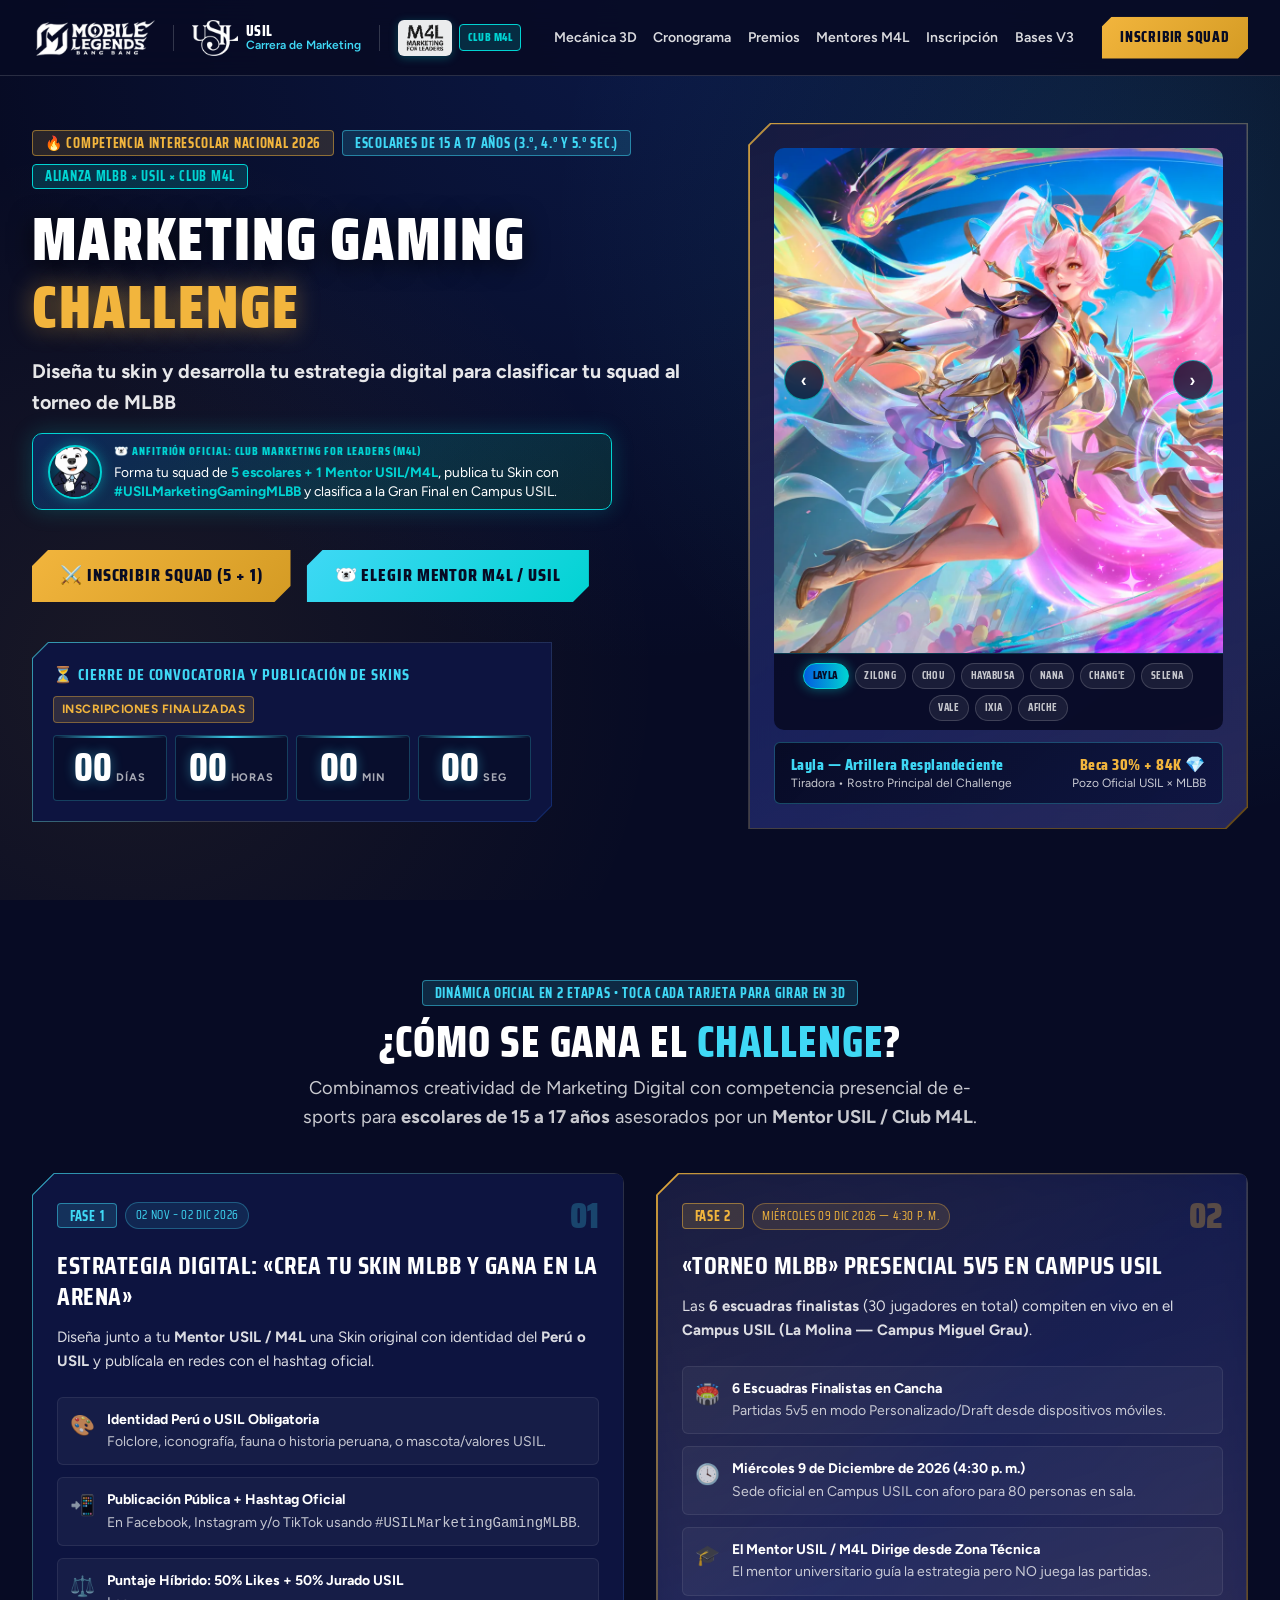
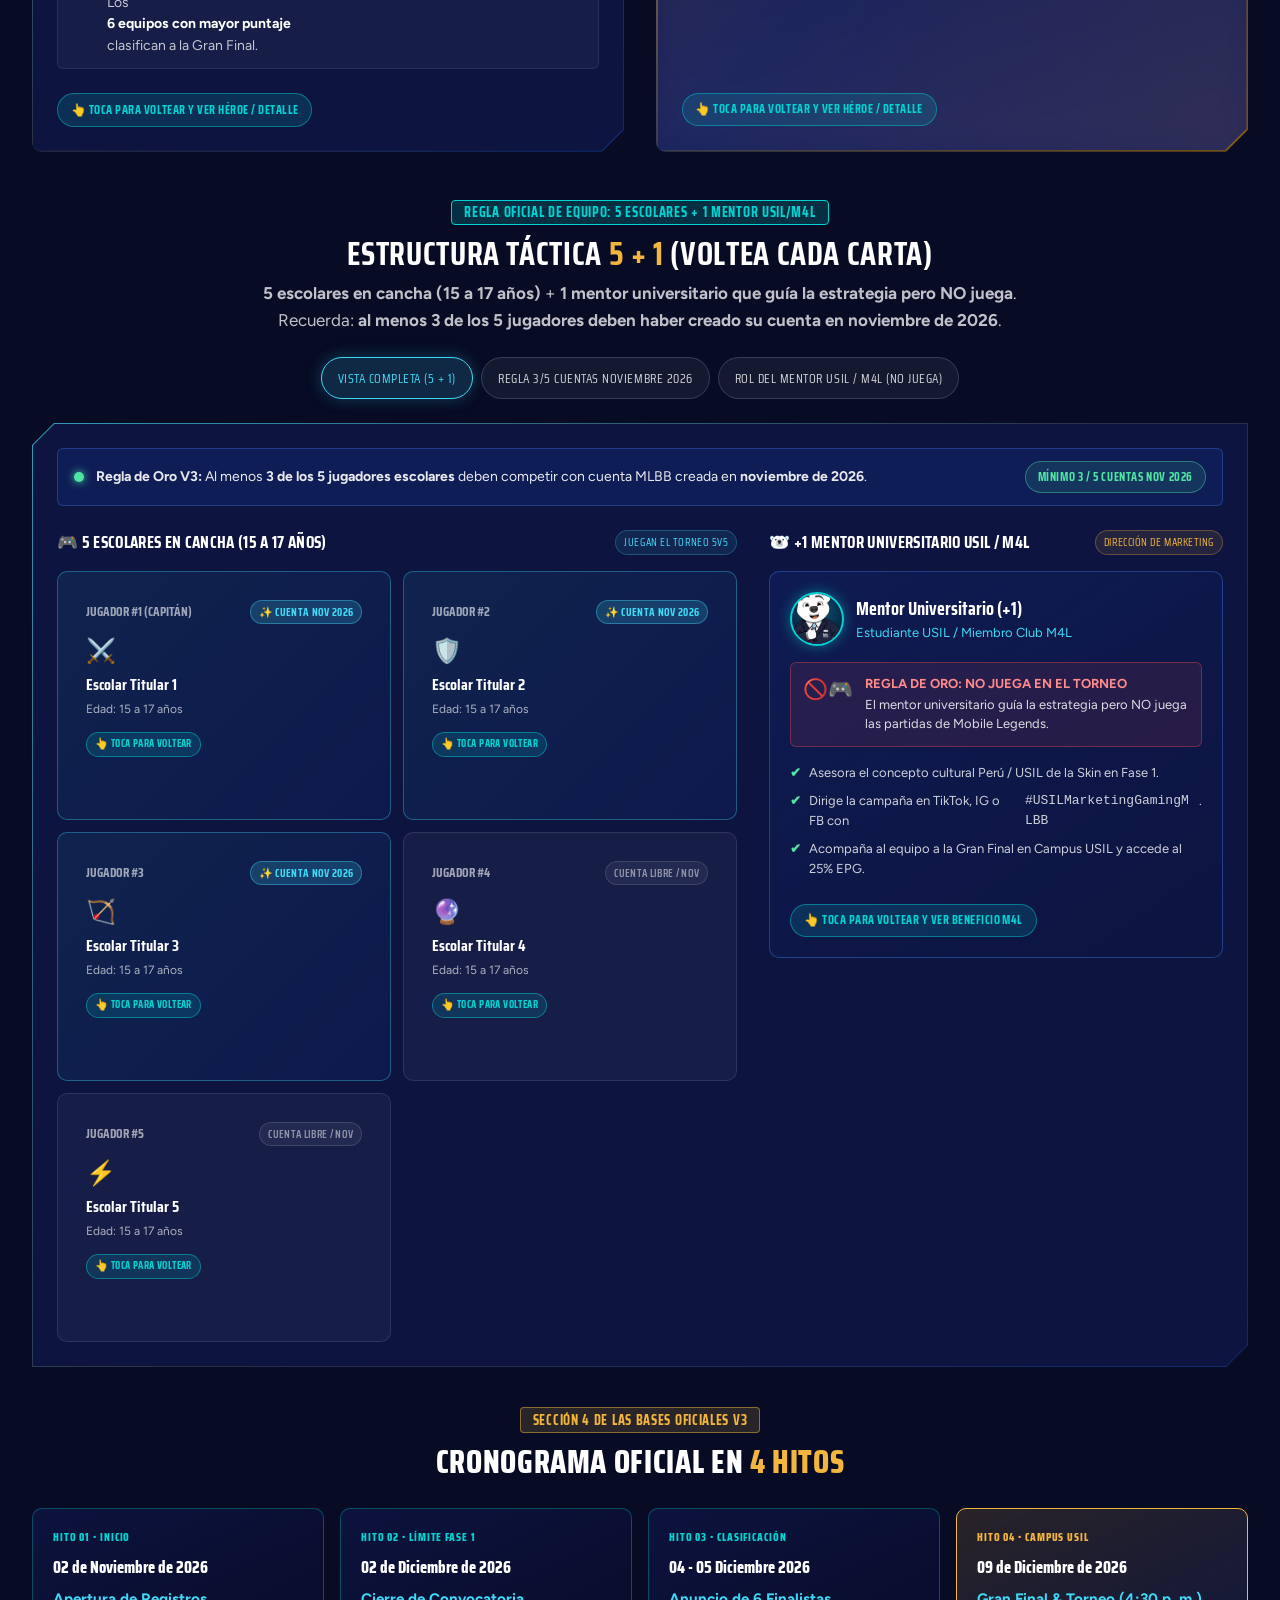
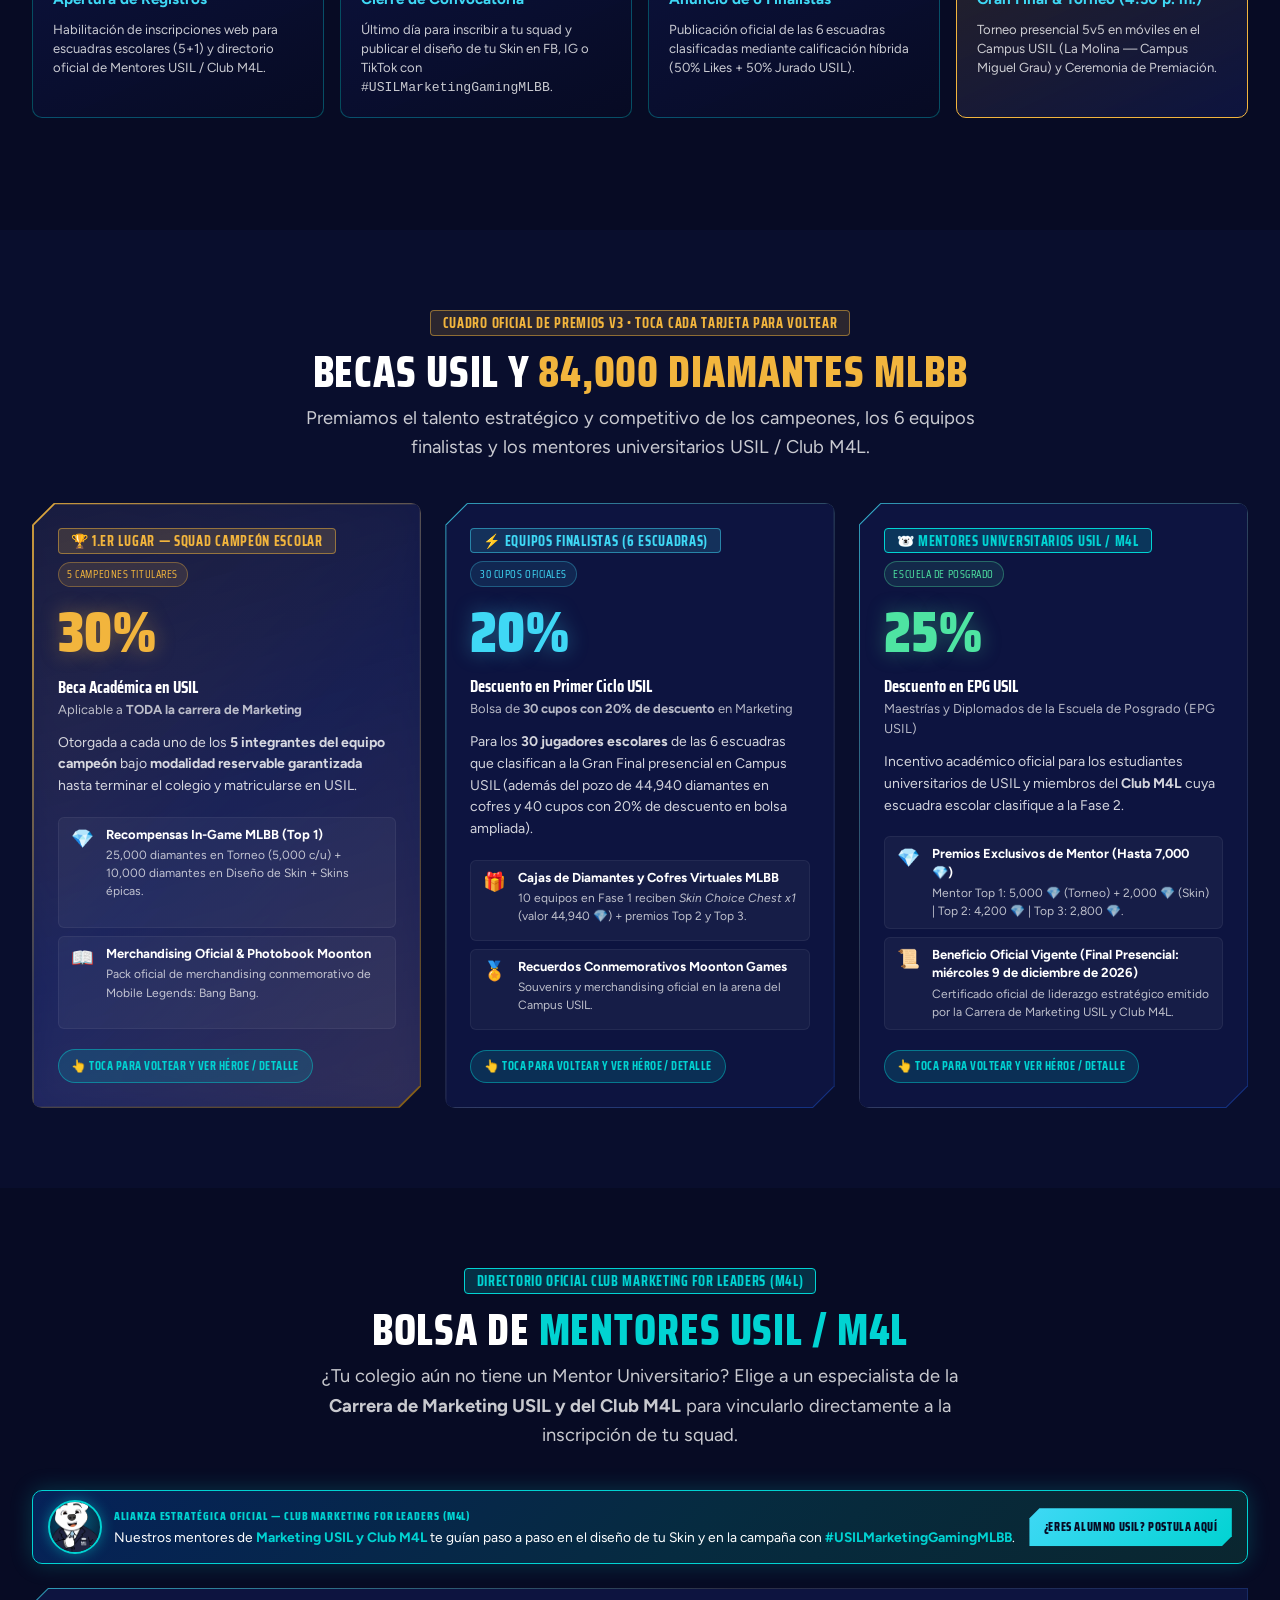
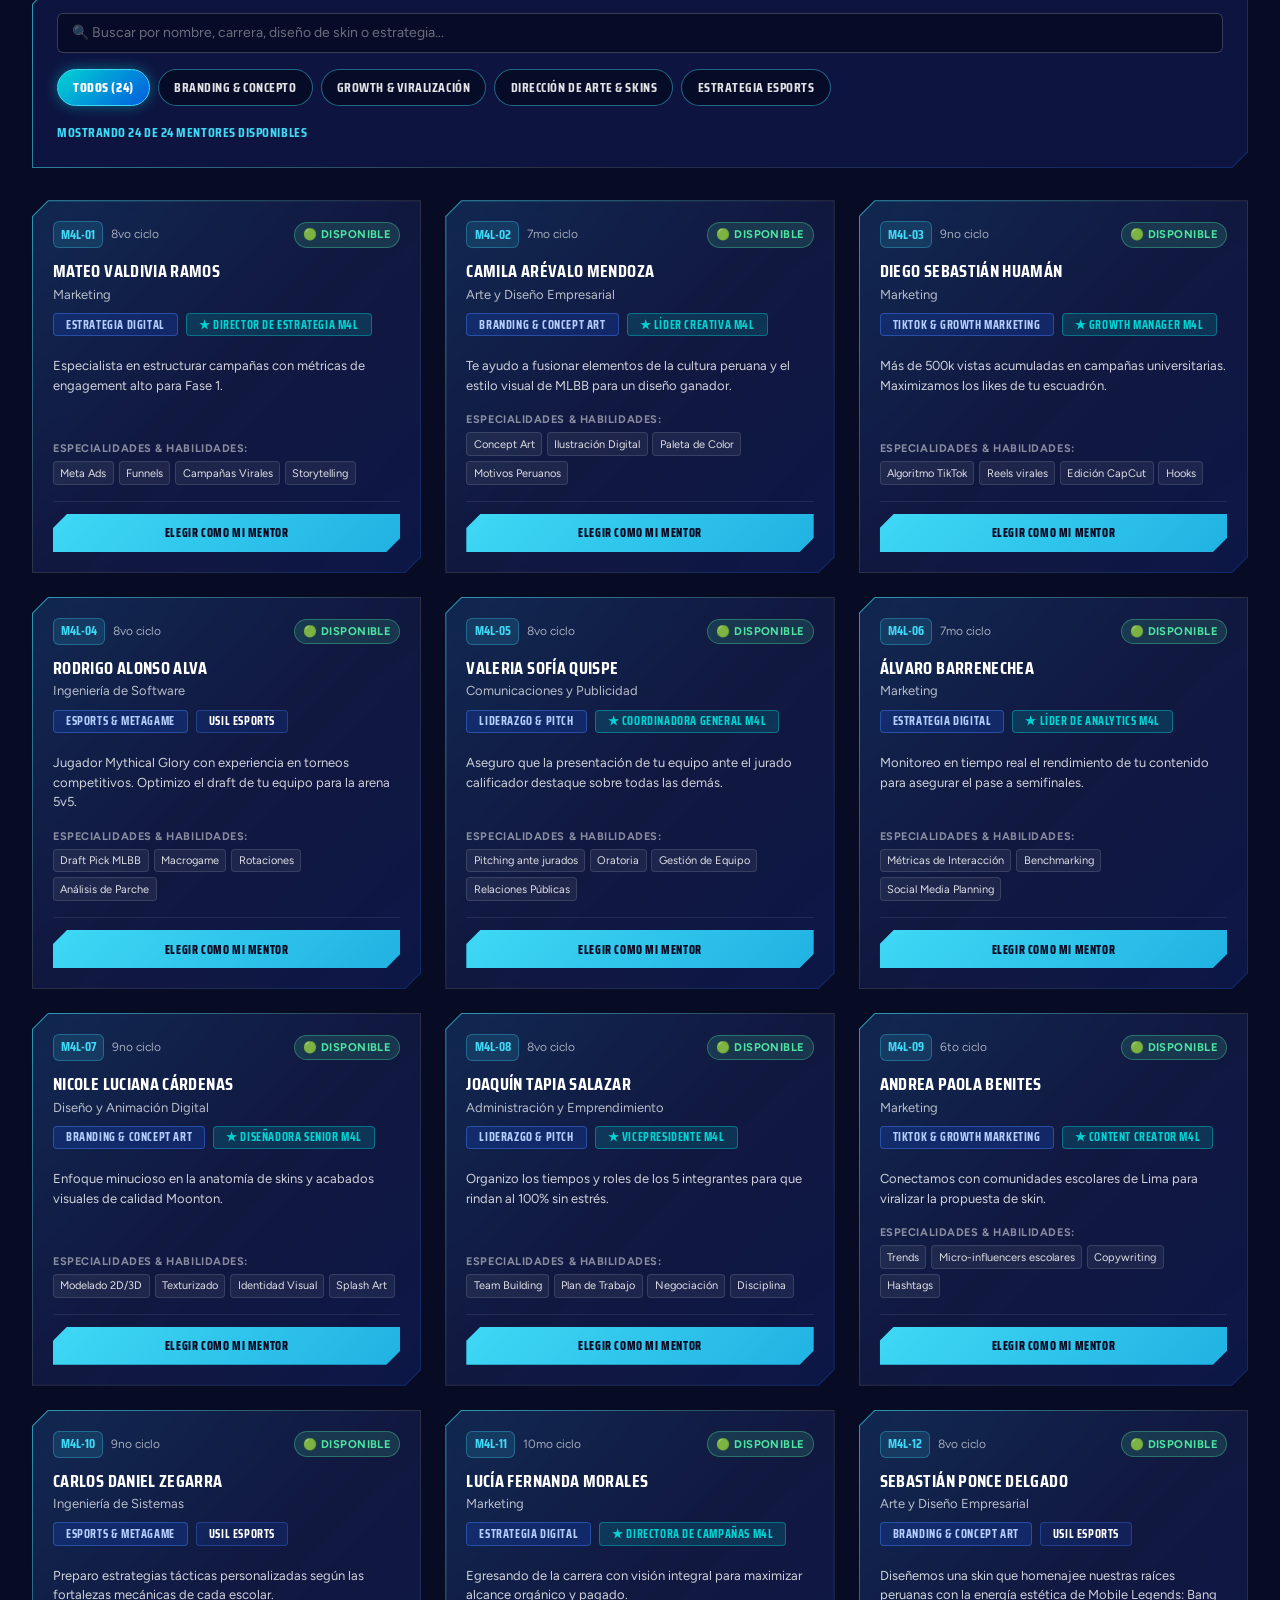
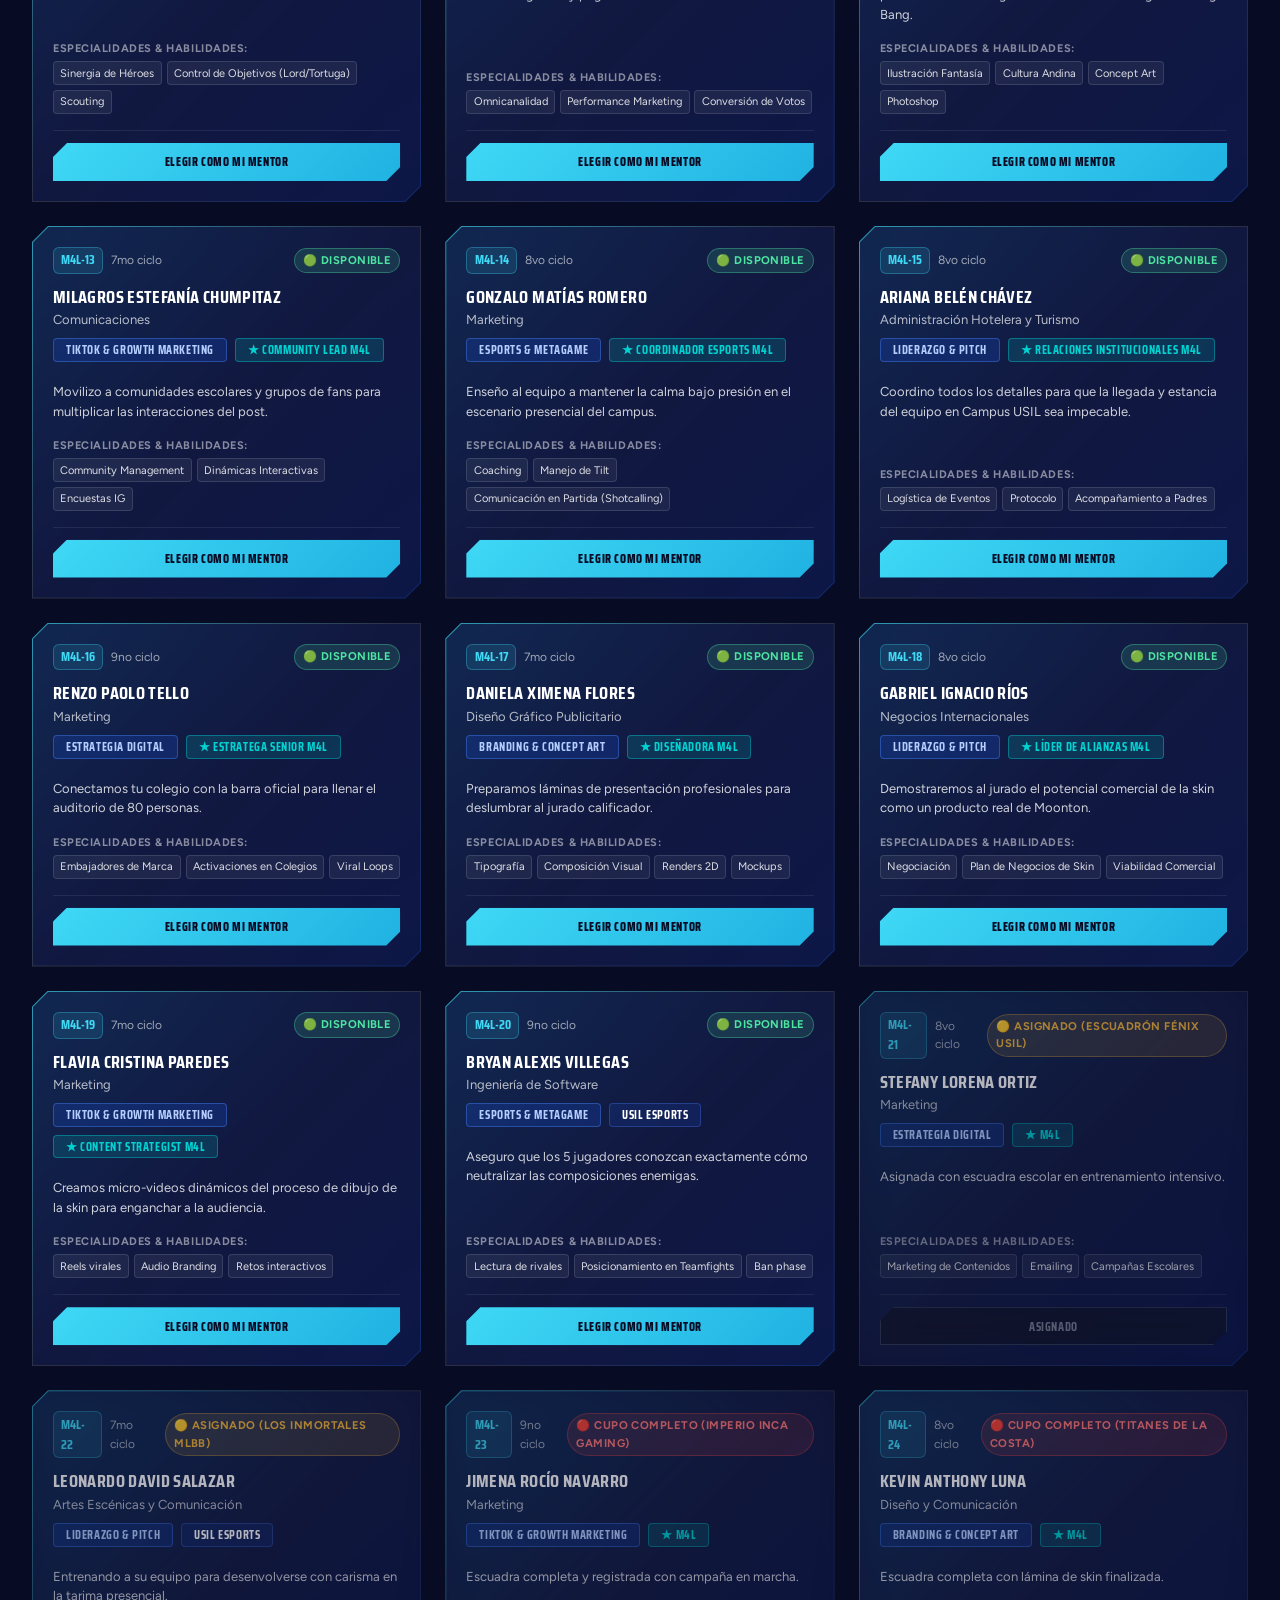
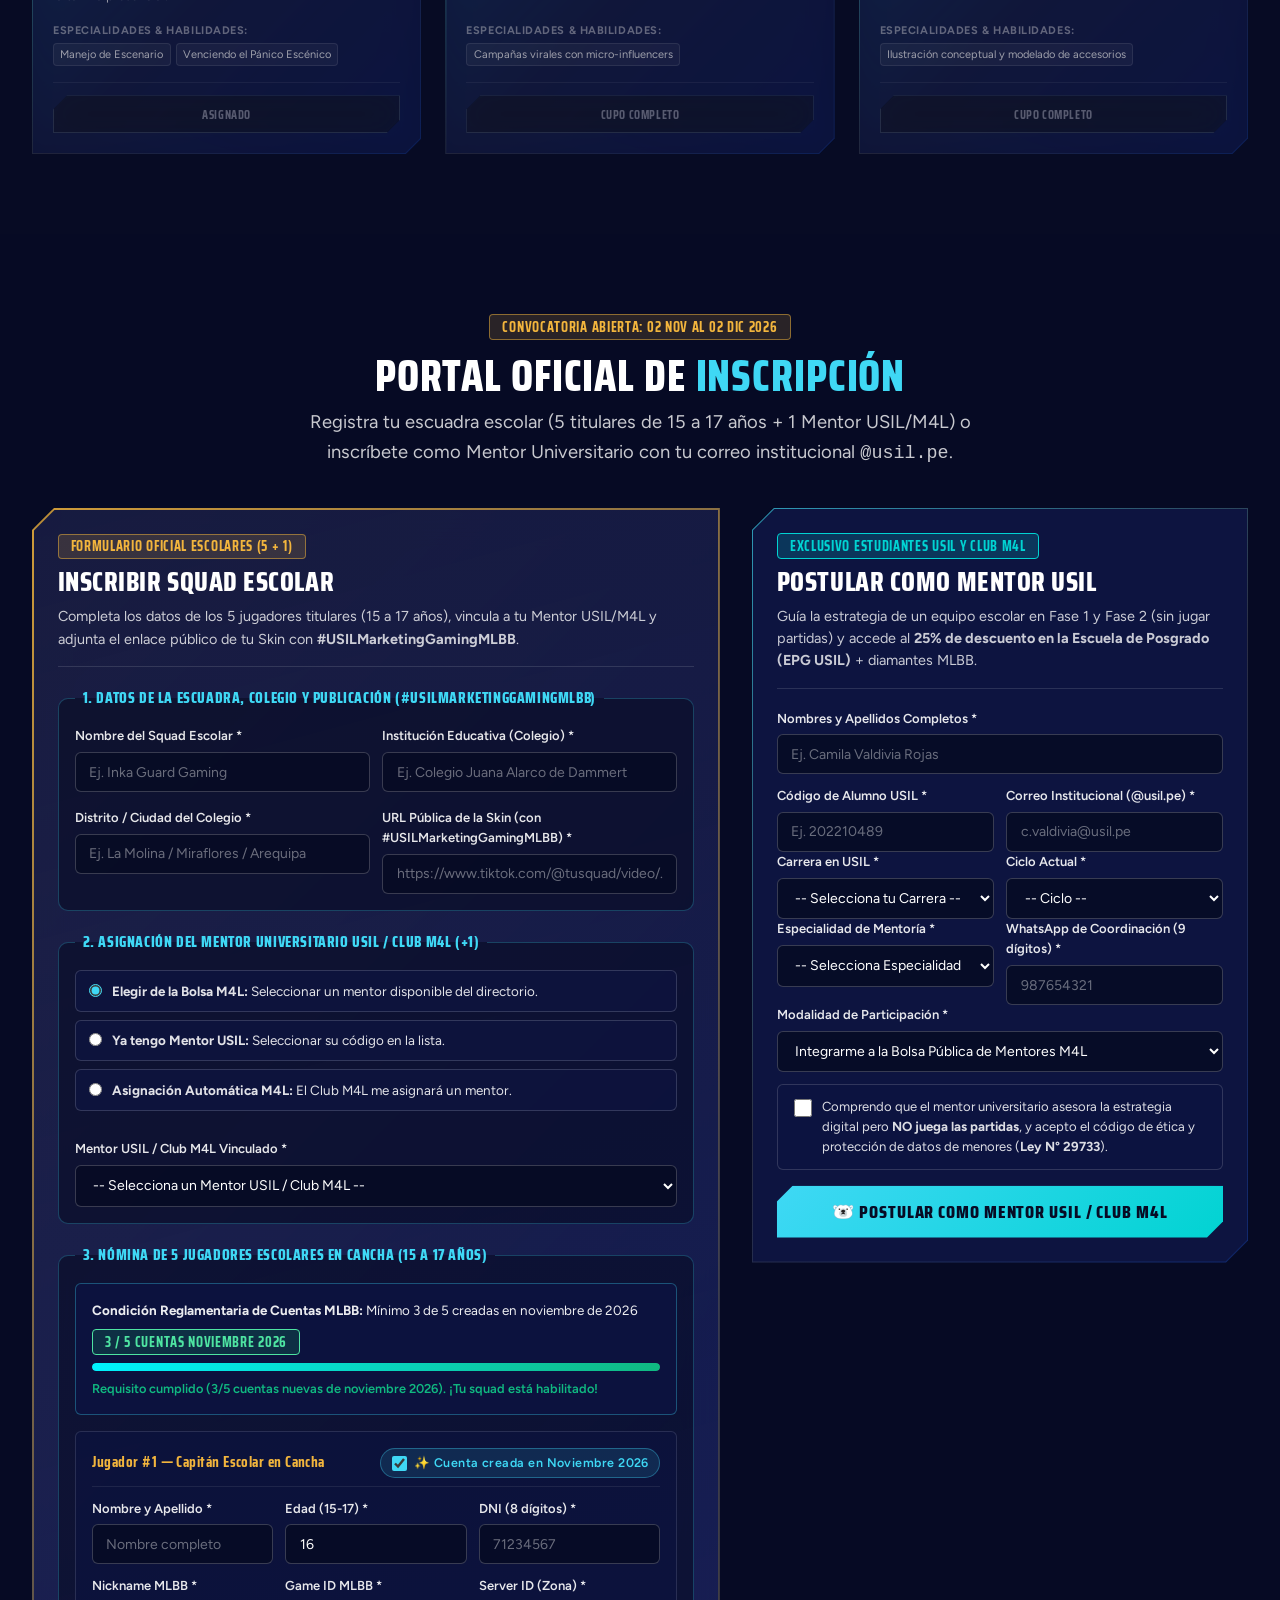
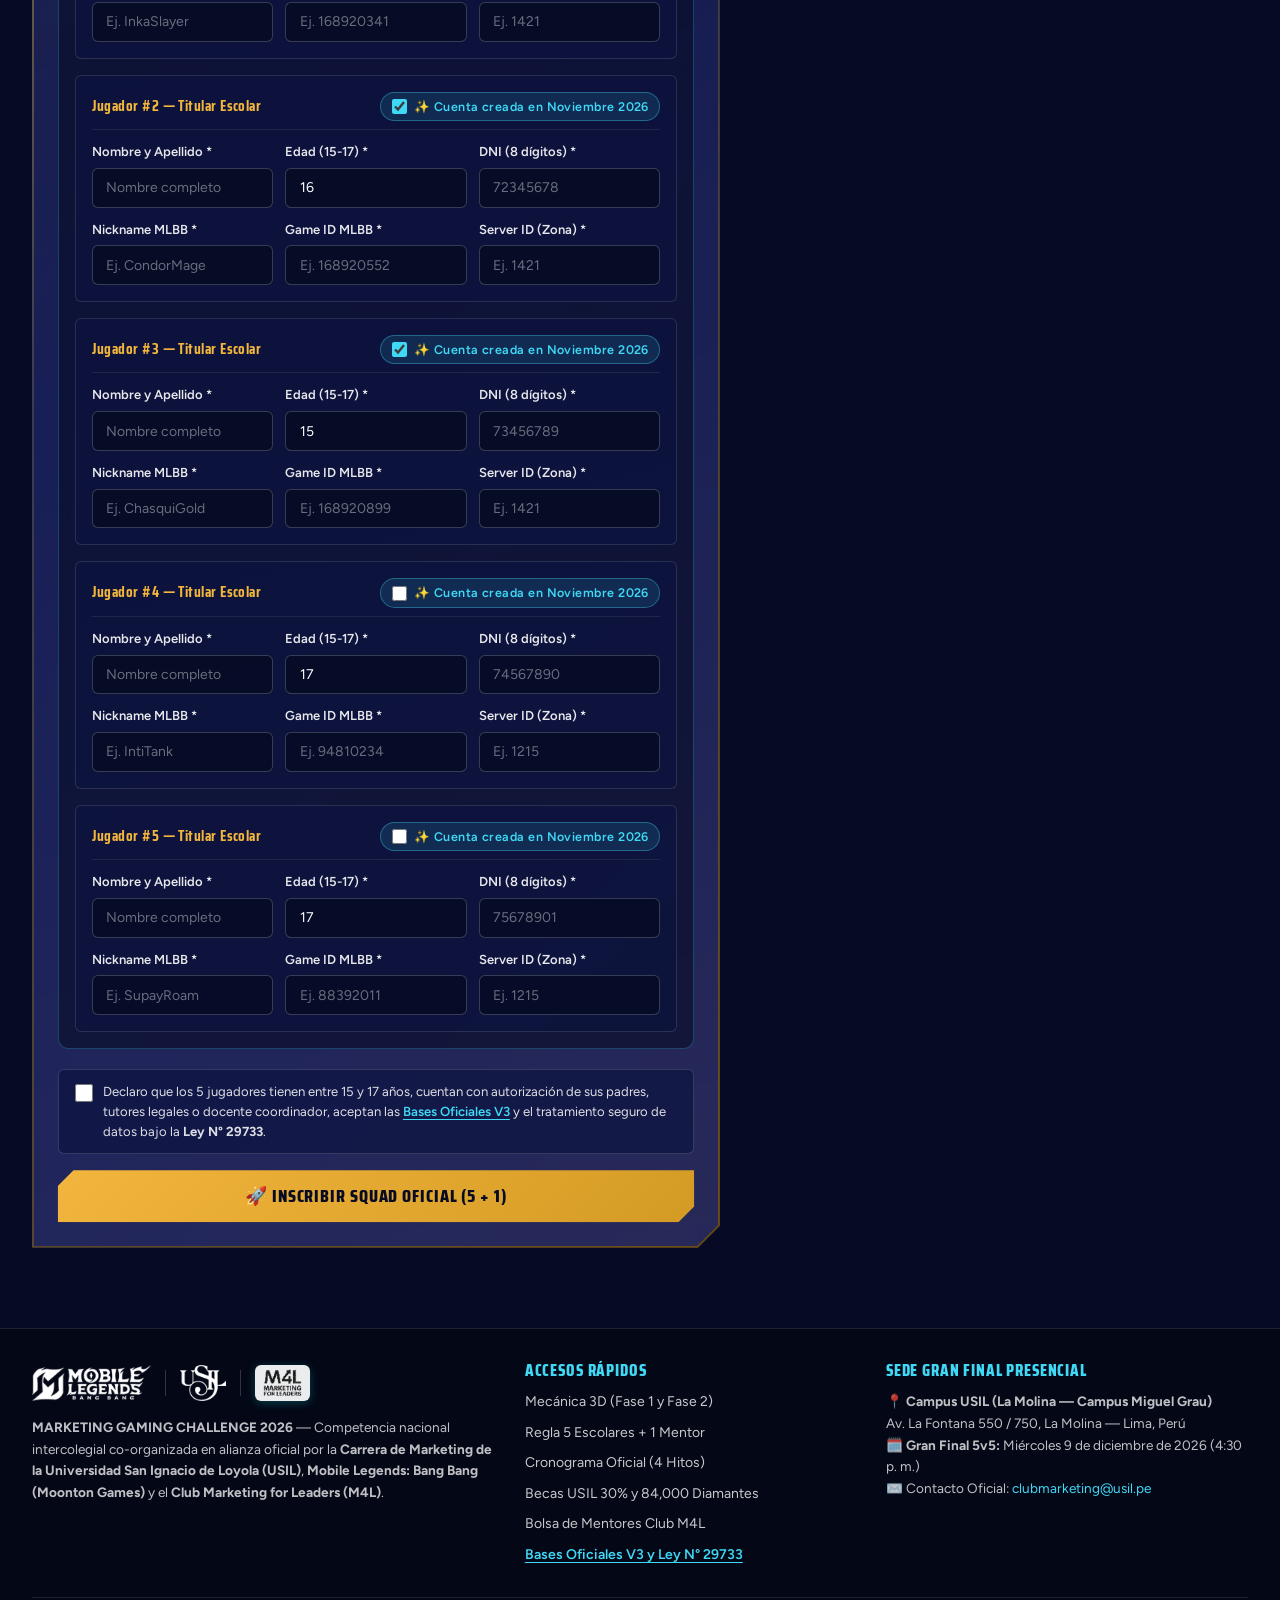
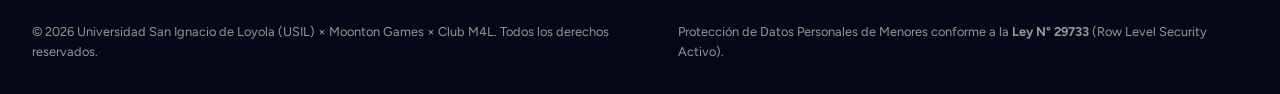
==== commit 9711da1a: "fix(ui-v6): synchronize v6 CSS classes, 3D flip card grid layout, mobile drawer & M4L seal copy" ====
--- a/propuesta_mlbb_usil_v6_visualizable.html
+++ b/propuesta_mlbb_usil_v6_visualizable.html
@@ -161,6 +161,7 @@
   font-size: 16px;
   scroll-behavior: smooth;
   -webkit-text-size-adjust: 100%;
+  overflow-x: hidden;
 }
 
 body {
@@ -178,6 +179,46 @@
   background-attachment: fixed;
 }
 
+a {
+  color: inherit;
+  text-decoration: none;
+}
+
+code {
+  overflow-wrap: anywhere;
+  word-break: break-word;
+}
+
+.skip-link {
+  position: absolute;
+  top: -100px;
+  left: var(--sp-4);
+  z-index: 3000;
+  background: var(--cyan);
+  color: var(--night);
+  padding: 0.5rem 1rem;
+  font-family: var(--font-display);
+  font-weight: 800;
+  border-radius: var(--radius-xs);
+  transition: top 0.2s ease;
+}
+
+.skip-link:focus {
+  top: var(--sp-2);
+}
+
+.sr-only {
+  position: absolute;
+  width: 1px;
+  height: 1px;
+  padding: 0;
+  margin: -1px;
+  overflow: hidden;
+  clip: rect(0, 0, 0, 0);
+  white-space: nowrap;
+  border: 0;
+}
+
 /* --------------------------------------------------------------------------
    2. Typography Fluid Clamps & Hierarchy
    -------------------------------------------------------------------------- */
@@ -197,17 +238,36 @@
   text-shadow: 0 4px 24px rgba(0, 0, 0, 0.7);
 }
 
+.title-highlight-gold {
+  color: var(--gold);
+  text-shadow: 0 0 24px rgba(242, 181, 61, 0.45);
+}
+
 .section-title {
   font-size: clamp(1.85rem, 1.3rem + 1.8vw, 3rem);
   font-weight: 800;
   margin-bottom: var(--sp-2);
 }
 
-.section-subtitle {
-  font-size: clamp(1rem, 0.92rem + 0.4vw, 1.25rem);
-  color: rgba(255, 255, 255, 0.75);
+.section-subtitle,
+.section-desc {
+  font-size: clamp(1rem, 0.92rem + 0.4vw, 1.15rem);
+  color: rgba(255, 255, 255, 0.78);
   font-weight: 400;
   max-width: 680px;
+  text-align: center;
+  margin-left: auto;
+  margin-right: auto;
+  line-height: 1.6;
+}
+
+.section-eyebrow {
+  display: flex;
+  flex-wrap: wrap;
+  align-items: center;
+  justify-content: center;
+  gap: var(--sp-2);
+  margin-bottom: var(--sp-3);
 }
 
 .highlight-cyan {
@@ -258,19 +318,22 @@
 }
 
 /* Section Spacing */
-section {
+section,
+.section-pad {
   padding: var(--sp-12) 0;
   position: relative;
 }
 
 @media (min-width: 768px) {
-  section {
+  section,
+  .section-pad {
     padding: var(--sp-16) 0;
   }
 }
 
 @media (min-width: 1024px) {
-  section {
+  section,
+  .section-pad {
     padding: var(--sp-20) 0;
   }
 }
@@ -345,14 +408,14 @@
 /* Hero Two-Column Grid */
 .hero-grid {
   display: grid;
-  grid-template-columns: 1fr;
+  grid-template-columns: minmax(0, 1fr);
   gap: var(--sp-8);
   align-items: center;
 }
 
 @media (min-width: 1024px) {
   .hero-grid {
-    grid-template-columns: 1.15fr 0.85fr;
+    grid-template-columns: minmax(0, 1.15fr) minmax(0, 0.85fr);
     gap: var(--sp-10);
   }
 }
@@ -362,27 +425,31 @@
   display: flex;
   flex-direction: column;
   gap: var(--sp-4);
-}
-
-.hero-badge-wrap {
+  min-width: 0;
+}
+
+.hero-badge-wrap,
+.hero-eyebrow-group {
   display: flex;
   flex-wrap: wrap;
   gap: var(--sp-2);
   align-items: center;
 }
 
-.hero-tagline {
+.hero-tagline,
+.hero-subtitle {
   font-size: clamp(1rem, 0.95rem + 0.35vw, 1.25rem);
-  color: rgba(255, 255, 255, 0.88);
-  line-height: 1.6;
-}
-
-.hero-ctas {
+  color: rgba(255, 255, 255, 0.9);
+  line-height: 1.55;
+}
+
+.hero-ctas,
+.hero-cta-group {
   display: flex;
   flex-wrap: wrap;
   gap: var(--sp-4);
   align-items: center;
-  margin-top: var(--sp-4);
+  margin-top: var(--sp-2);
 }
 
 .hero-highlights-strip {
@@ -420,17 +487,64 @@
   flex-direction: column;
   align-items: center;
   justify-content: center;
-}
-
-.hero-visual-frame {
+  min-width: 0;
+}
+
+.hero-visual-frame,
+.hero-art-frame {
   position: relative;
   width: 100%;
-  max-width: 580px;
+  max-width: 560px;
   display: flex;
   flex-direction: column;
   align-items: center;
   justify-content: center;
   gap: var(--sp-4);
+  margin: 0 auto;
+}
+
+.hero-art-frame > .cut-inner {
+  padding: var(--sp-3);
+  display: flex;
+  flex-direction: column;
+  gap: var(--sp-3);
+}
+
+.hero-visual-overlay {
+  display: flex;
+  align-items: center;
+  justify-content: space-between;
+  gap: var(--sp-3);
+  padding: 0.75rem 1rem;
+  background: linear-gradient(135deg, rgba(7, 11, 36, 0.94) 0%, rgba(13, 20, 64, 0.9) 100%);
+  border: 1px solid rgba(63, 216, 245, 0.3);
+  border-radius: var(--radius-sm);
+  flex-wrap: wrap;
+}
+
+.hero-stat-pill {
+  display: flex;
+  flex-direction: column;
+  gap: 2px;
+}
+
+.hero-stat-pill strong {
+  font-family: var(--font-display);
+  font-size: 1rem;
+  font-weight: 800;
+  color: var(--gold);
+  letter-spacing: 0.03em;
+  line-height: 1.2;
+}
+
+.hero-stat-pill:first-child strong {
+  color: var(--cyan);
+}
+
+.hero-stat-pill span {
+  font-size: 0.75rem;
+  color: rgba(255, 255, 255, 0.78);
+  line-height: 1.25;
 }
 
 /* 3D Gold Anniversary Logo Floating Above */
@@ -556,8 +670,17 @@
 
 /* Standard Diagonal Cut (Top-Left & Bottom-Right Chamfer) */
 .cut,
-.cut-diagonal {
+.cut-diagonal,
+.cut-corner-md {
   clip-path: polygon(16px 0%, 100% 0%, 100% calc(100% - 16px), calc(100% - 16px) 100%, 0% 100%, 0% 16px);
+}
+
+.cut-corner-sm {
+  clip-path: polygon(10px 0%, 100% 0%, 100% calc(100% - 10px), calc(100% - 10px) 100%, 0% 100%, 0% 10px);
+}
+
+.cut-corner-lg {
+  clip-path: polygon(22px 0%, 100% 0%, 100% calc(100% - 22px), calc(100% - 22px) 100%, 0% 100%, 0% 22px);
 }
 
 /* Tab Header Cut (Top-Right Chamfer, Flyer Style) */
@@ -577,6 +700,10 @@
   background: linear-gradient(135deg, rgba(63, 216, 245, 0.7) 0%, rgba(255, 255, 255, 0.15) 50%, rgba(25, 71, 186, 0.5) 100%);
   clip-path: polygon(16px 0%, 100% 0%, 100% calc(100% - 16px), calc(100% - 16px) 100%, 0% 100%, 0% 16px);
   transition: transform 0.25s ease, filter 0.25s ease, background 0.25s ease;
+}
+
+.cut-border-wrap.cut-corner-lg {
+  clip-path: polygon(22px 0%, 100% 0%, 100% calc(100% - 22px), calc(100% - 22px) 100%, 0% 100%, 0% 22px);
 }
 
 .cut-border-wrap:hover {
@@ -595,6 +722,10 @@
   border-radius: 0;
 }
 
+.cut-border-wrap.cut-corner-lg > .cut-inner {
+  clip-path: polygon(21.5px 0%, 100% 0%, 100% calc(100% - 21.5px), calc(100% - 21.5px) 100%, 0% 100%, 0% 21.5px);
+}
+
 /* Gold Variant of Border Wrap (for Champions) */
 .cut-border-wrap-gold {
   position: relative;
@@ -602,6 +733,10 @@
   background: linear-gradient(135deg, rgba(242, 181, 61, 0.85) 0%, rgba(255, 255, 255, 0.2) 50%, rgba(185, 127, 11, 0.6) 100%);
   clip-path: polygon(16px 0%, 100% 0%, 100% calc(100% - 16px), calc(100% - 16px) 100%, 0% 100%, 0% 16px);
   transition: transform 0.25s ease, filter 0.25s ease;
+}
+
+.cut-border-wrap-gold.cut-corner-lg {
+  clip-path: polygon(22px 0%, 100% 0%, 100% calc(100% - 22px), calc(100% - 22px) 100%, 0% 100%, 0% 22px);
 }
 
 .cut-border-wrap-gold:hover {
@@ -617,6 +752,10 @@
   width: 100%;
   height: 100%;
   padding: var(--sp-6);
+}
+
+.cut-border-wrap-gold.cut-corner-lg > .cut-inner {
+  clip-path: polygon(21.5px 0%, 100% 0%, 100% calc(100% - 21.5px), calc(100% - 21.5px) 100%, 0% 100%, 0% 21.5px);
 }
 
 /* --------------------------------------------------------------------------
@@ -737,6 +876,40 @@
   transform: translateY(-2px);
 }
 
+/* Cyan / M4L Coral Gradient Button */
+.btn-cyan {
+  background: linear-gradient(135deg, var(--cyan) 0%, var(--m4l-coral) 100%);
+  color: #070B24;
+  font-weight: 800;
+  box-shadow: var(--shadow-glow-cyan);
+}
+
+.btn-cyan:hover {
+  background: linear-gradient(135deg, #6FF0FF 0%, var(--cyan) 100%);
+  color: #040817;
+  box-shadow: 0 6px 24px rgba(63, 216, 245, 0.6);
+  transform: translateY(-2px);
+}
+
+/* Inline Link Button */
+.inline-link-btn {
+  background: transparent;
+  border: none;
+  color: var(--cyan);
+  text-decoration: underline;
+  text-underline-offset: 3px;
+  cursor: pointer;
+  font: inherit;
+  font-weight: 600;
+  padding: 0;
+  display: inline;
+  transition: color 0.2s ease;
+}
+
+.inline-link-btn:hover {
+  color: #FFFFFF;
+}
+
 /* Subtle Text / Link Button */
 .btn-link {
   background: transparent;
@@ -800,6 +973,18 @@
   color: var(--cyan);
 }
 
+.badge-m4l {
+  background: rgba(1, 211, 210, 0.18);
+  border: 1px solid #01D3D2;
+  color: #01D3D2;
+}
+
+.badge-teal {
+  background: rgba(19, 124, 83, 0.28);
+  border: 1px solid #4EE4A2;
+  color: #4EE4A2;
+}
+
 .badge-emerald {
   background: rgba(19, 124, 83, 0.25);
   border: 1px solid rgba(19, 124, 83, 0.6);
@@ -850,43 +1035,95 @@
   box-shadow: 0 8px 24px rgba(0, 0, 0, 0.55);
 }
 
-.header-container {
+.header-container,
+.header-inner {
   display: flex;
   align-items: center;
   justify-content: space-between;
   height: 100%;
-  gap: var(--sp-4);
-}
-
-/* Brand Trio: Brand Isolation with Safe-Zone & Translucent Dividers */
-.brand-trio {
+  gap: var(--sp-3);
+}
+
+/* Brand Trio / Lockup: Brand Isolation with Safe-Zone & Translucent Dividers */
+.brand-trio,
+.brand-lockup {
   display: flex;
   align-items: center;
-  gap: var(--sp-3);
-  padding: 0.35rem 0;
+  gap: 0.75rem;
+  padding: 0.25rem 0;
+  flex-shrink: 0;
 }
 
 .brand-item {
   display: inline-flex;
   align-items: center;
   justify-content: center;
-  padding: 0 var(--sp-2);
-  min-height: 48px; /* Touch target safety */
+  gap: 0.45rem;
+  padding: 0 var(--sp-1);
+  min-height: 44px;
   text-decoration: none;
   transition: opacity 0.2s ease, transform 0.2s ease;
 }
 
 .brand-item:hover {
-  opacity: 0.9;
+  opacity: 0.92;
   transform: translateY(-1px);
 }
 
-.brand-img {
+.brand-img,
+.brand-item img,
+.brand-lockup img {
   display: block;
   height: auto;
-  max-height: 38px;
+  max-height: 36px;
   width: auto;
   object-fit: contain;
+}
+
+.brand-usil-text {
+  display: flex;
+  flex-direction: column;
+  line-height: 1.1;
+  text-align: left;
+}
+
+.brand-usil-title {
+  color: #FFFFFF;
+  font-family: var(--font-display);
+  font-weight: 800;
+  font-size: 0.95rem;
+  letter-spacing: 0.04em;
+}
+
+.brand-usil-sub {
+  color: var(--cyan);
+  font-size: 0.75rem;
+  font-weight: 600;
+  white-space: nowrap;
+}
+
+.brand-m4l img,
+.footer-brand-col img[data-asset-src*="m4l"] {
+  background: rgba(255, 255, 255, 0.92);
+  padding: 3px 8px;
+  border-radius: 6px;
+  box-shadow: 0 2px 10px rgba(1, 211, 210, 0.28);
+}
+
+.brand-m4l-tag {
+  display: inline-flex;
+  align-items: center;
+  padding: 0.2rem 0.5rem;
+  border-radius: var(--radius-xs);
+  background: rgba(1, 211, 210, 0.16);
+  border: 1px solid var(--m4l-coral);
+  color: var(--m4l-coral);
+  font-family: var(--font-display);
+  font-size: 0.72rem;
+  font-weight: 800;
+  letter-spacing: 0.05em;
+  text-transform: uppercase;
+  white-space: nowrap;
 }
 
 /* Translucent Dividers Between Isolated Brands */
@@ -895,67 +1132,104 @@
   width: 1px;
   height: 26px;
   background: rgba(255, 255, 255, 0.18);
-  margin: 0 var(--sp-1);
-}
-
-/* Responsive Brand Trio & Header for Small Mobile Screens (<= 520px, fixes ADV-M2-01) */
+  margin: 0 2px;
+  flex-shrink: 0;
+}
+
+.header-actions {
+  display: flex;
+  align-items: center;
+  gap: var(--sp-3);
+  flex-shrink: 0;
+}
+
+.header-cta-desktop {
+  display: none;
+}
+
+@media (min-width: 1024px) {
+  .header-cta-desktop {
+    display: inline-flex;
+    padding: 0.55rem 1.15rem;
+    min-height: 42px;
+    font-size: 0.95rem;
+  }
+}
+
+/* Responsive Brand Lockup & Header for Tablet/Mobile Screens */
+@media (max-width: 767px) {
+  .brand-lockup {
+    gap: 0.4rem;
+  }
+
+  .brand-usil-text,
+  .brand-m4l-tag {
+    display: none;
+  }
+
+  .brand-item {
+    padding: 0 2px;
+  }
+
+  .brand-item img,
+  .brand-lockup img {
+    max-height: 28px;
+  }
+
+  .brand-divider {
+    height: 20px;
+    margin: 0 2px;
+  }
+}
+
 @media (max-width: 520px) {
-  .header-container {
+  .header-container,
+  .header-inner {
     gap: var(--sp-2);
   }
 
-  .brand-trio {
-    gap: var(--sp-1);
-    padding: 0.25rem 0;
-  }
-
-  .brand-item {
-    padding: 0 var(--sp-1);
-  }
-
-  .brand-img {
+  .brand-trio,
+  .brand-lockup {
+    gap: 0.35rem;
+    padding: 0.2rem 0;
+  }
+
+  .brand-img,
+  .brand-item img,
+  .brand-lockup img {
     max-height: 25px;
   }
 
-  .brand-mlbb .brand-img {
-    max-width: 125px;
+  .brand-mlbb img {
+    max-width: 110px;
   }
 
   .brand-divider {
     height: 18px;
-    margin: 0 2px;
-  }
-
-  .mobile-nav-toggle {
-    flex-shrink: 0;
+    margin: 0 1px;
   }
 }
 
 @media (max-width: 360px) {
-  .header-container {
+  .header-container,
+  .header-inner {
     gap: var(--sp-1);
   }
 
-  .brand-trio {
-    gap: 2px;
+  .brand-trio,
+  .brand-lockup {
+    gap: 3px;
     padding: 0.15rem 0;
   }
 
-  .brand-item {
-    padding: 0 2px;
-  }
-
-  .brand-img {
+  .brand-img,
+  .brand-item img,
+  .brand-lockup img {
     max-height: 22px;
   }
 
-  .brand-mlbb .brand-img {
-    max-width: 105px;
-  }
-
-  .brand-divider {
-    height: 16px;
-    margin: 0 1px;
+  .brand-mlbb img {
+    max-width: 95px;
   }
 }
 
@@ -963,7 +1237,7 @@
 .header-nav {
   display: none;
   align-items: center;
-  gap: var(--sp-6);
+  gap: clamp(0.75rem, 1.3vw, 1.5rem);
 }
 
 @media (min-width: 1024px) {
@@ -974,13 +1248,14 @@
 
 .nav-link {
   font-family: var(--font-body);
-  font-size: 0.9375rem;
+  font-size: 0.875rem;
   font-weight: 600;
   color: rgba(255, 255, 255, 0.85);
   text-decoration: none;
   padding: var(--sp-2) 0;
   position: relative;
   transition: color 0.2s ease;
+  white-space: nowrap;
 }
 
 .nav-link::after {
@@ -1004,57 +1279,132 @@
 }
 
 /* Mobile Hamburger Toggle */
-.mobile-nav-toggle {
+.mobile-nav-toggle,
+.mobile-menu-toggle {
   display: inline-flex;
+  flex-direction: column;
   align-items: center;
   justify-content: center;
-  min-height: 48px;
-  min-width: 48px;
-  background: transparent;
-  border: 1px solid rgba(255, 255, 255, 0.2);
+  gap: 5px;
+  width: 44px;
+  height: 44px;
+  min-height: 44px;
+  min-width: 44px;
+  background: rgba(13, 20, 64, 0.85);
+  border: 1px solid rgba(63, 216, 245, 0.35);
   border-radius: var(--radius-sm);
   color: #FFFFFF;
   cursor: pointer;
-  padding: var(--sp-2);
+  padding: 0;
+  flex-shrink: 0;
+  transition: border-color 0.2s ease, box-shadow 0.2s ease;
+}
+
+.mobile-menu-toggle:hover,
+.mobile-menu-toggle:focus-visible {
+  border-color: var(--cyan);
+  box-shadow: 0 0 12px rgba(63, 216, 245, 0.35);
+  outline: none;
+}
+
+.hamburger-bar {
+  display: block;
+  width: 20px;
+  height: 2px;
+  background-color: #FFFFFF;
+  border-radius: 2px;
+  transition: transform 0.25s ease, opacity 0.25s ease;
+}
+
+.mobile-menu-toggle[aria-expanded="true"] .hamburger-bar:nth-child(1) {
+  transform: translateY(7px) rotate(45deg);
+}
+
+.mobile-menu-toggle[aria-expanded="true"] .hamburger-bar:nth-child(2) {
+  opacity: 0;
+}
+
+.mobile-menu-toggle[aria-expanded="true"] .hamburger-bar:nth-child(3) {
+  transform: translateY(-7px) rotate(-45deg);
 }
 
 @media (min-width: 1024px) {
-  .mobile-nav-toggle {
-    display: none;
+  .mobile-nav-toggle,
+  .mobile-menu-toggle {
+    display: none !important;
   }
 }
 
 /* Mobile Slide-down Drawer */
-.mobile-drawer {
+.mobile-drawer,
+.mobile-nav-drawer {
   position: fixed;
   top: var(--header-height);
   left: 0;
   width: 100%;
+  max-height: calc(100vh - var(--header-height));
+  overflow-y: auto;
   background: rgba(7, 11, 36, 0.98);
   backdrop-filter: var(--glass-blur-heavy);
   -webkit-backdrop-filter: var(--glass-blur-heavy);
-  border-bottom: 1px solid var(--glass-border);
-  padding: var(--sp-6) var(--sp-4);
+  border-bottom: 1px solid rgba(63, 216, 245, 0.3);
+  box-shadow: 0 16px 40px rgba(0, 0, 0, 0.8);
+  padding: var(--sp-5) var(--sp-4);
   display: flex;
   flex-direction: column;
   gap: var(--sp-4);
-  transform: translateY(-110%);
+  transform: translateY(-120%);
   opacity: 0;
   pointer-events: none;
-  transition: transform 0.3s cubic-bezier(0.16, 1, 0.3, 1), opacity 0.3s ease;
+  visibility: hidden;
+  transition: transform 0.3s cubic-bezier(0.16, 1, 0.3, 1), opacity 0.25s ease;
   z-index: 999;
 }
 
-.mobile-drawer.is-open {
+.mobile-drawer.is-open,
+.mobile-nav-drawer.is-open {
   transform: translateY(0);
   opacity: 1;
   pointer-events: auto;
-}
-
-.mobile-drawer .nav-link {
-  font-size: 1.125rem;
-  padding: var(--sp-3) 0;
+  visibility: visible;
+}
+
+@media (min-width: 1024px) {
+  .mobile-drawer,
+  .mobile-nav-drawer {
+    display: none !important;
+  }
+}
+
+.mobile-nav-links {
+  display: flex;
+  flex-direction: column;
+  gap: 0.25rem;
+}
+
+.mobile-drawer .nav-link,
+.mobile-nav-link {
+  display: block;
+  font-family: var(--font-body);
+  font-size: 1rem;
+  font-weight: 600;
+  color: rgba(255, 255, 255, 0.9);
+  text-decoration: none;
+  padding: 0.65rem 0.5rem;
   border-bottom: 1px solid rgba(255, 255, 255, 0.08);
+  transition: color 0.2s ease, padding-left 0.2s ease;
+}
+
+.mobile-nav-link:hover {
+  color: var(--cyan);
+  padding-left: 0.85rem;
+}
+
+.mobile-nav-cta {
+  display: flex;
+  flex-direction: column;
+  gap: var(--sp-3);
+  padding-top: var(--sp-2);
 }
 
 /* --------------------------------------------------------------------------
@@ -1225,7 +1575,8 @@
   transition: opacity 0.25s ease;
 }
 
-.modal-backdrop.is-active {
+.modal-backdrop.is-active,
+.modal-backdrop.is-open {
   opacity: 1;
   pointer-events: auto;
 }
@@ -1979,14 +2330,17 @@
   margin-top: 1px;
 }
 
-.perk-info strong {
+.perk-info strong,
+.perk-copy strong {
   display: block;
   color: #FFFFFF;
   font-size: 0.8125rem;
-}
-
-.perk-info span {
-  color: rgba(255, 255, 255, 0.7);
+  margin-bottom: 2px;
+}
+
+.perk-info span,
+.perk-copy span {
+  color: rgba(255, 255, 255, 0.72);
   font-size: 0.75rem;
 }
 
@@ -3200,6 +3554,8 @@
 }
 
 .flip-card-inner {
+  display: grid;
+  grid-template-columns: 1fr;
   position: relative;
   width: 100%;
   height: 100%;
@@ -3214,6 +3570,7 @@
 }
 
 .flip-card-face {
+  grid-area: 1 / 1;
   position: relative;
   width: 100%;
   height: 100%;
@@ -3225,24 +3582,37 @@
 }
 
 .flip-card-front {
+  grid-area: 1 / 1;
+  position: relative;
   z-index: 2;
+  backface-visibility: hidden;
+  -webkit-backface-visibility: hidden;
   transform: rotateY(0deg);
 }
 
 .flip-card-back {
-  position: absolute;
-  inset: 0;
+  grid-area: 1 / 1;
+  position: relative;
+  backface-visibility: hidden;
+  -webkit-backface-visibility: hidden;
   transform: rotateY(180deg);
   display: flex;
   flex-direction: column;
   justify-content: flex-start;
-  overflow-y: auto;
   padding: var(--sp-5);
   background-color: #091032;
   background-size: cover;
   background-position: center top;
   border: 1.5px solid #01D3D2;
   box-shadow: 0 12px 32px rgba(1, 211, 210, 0.22);
+}
+
+.flip-card-3d:not(.is-flipped) .flip-card-back {
+  pointer-events: none;
+}
+
+.flip-card-3d.is-flipped .flip-card-front {
+  pointer-events: none;
 }
 
 .flip-card-back::before {
@@ -3309,6 +3679,10 @@
   min-height: 215px;
 }
 
+.flip-card-3d.mentor-slot-card {
+  height: auto;
+}
+
 /* --- Official 4-Milestone Timeline (Cronograma Oficial V3) --- */
 .timeline-4-section {
   margin-top: var(--sp-10);
@@ -3398,6 +3772,451 @@
   opacity: 0 !important;
   pointer-events: none !important;
   overflow: hidden !important;
+}
+
+/* ==========================================================================
+   V6 BOLSA DE MENTORES CONTROLS BAR (#bolsa-mentores)
+   ========================================================================== */
+.mentores-controls-bar {
+  margin-bottom: var(--sp-8);
+}
+
+.mentores-controls-inner {
+  display: flex;
+  flex-direction: column;
+  gap: var(--sp-4);
+  padding: var(--sp-5);
+}
+
+.mentor-search-box {
+  width: 100%;
+}
+
+.mentor-specialty-pills {
+  display: flex;
+  flex-wrap: wrap;
+  gap: var(--sp-2);
+  align-items: center;
+}
+
+.mentor-filter-btn {
+  background: rgba(7, 11, 36, 0.85);
+  border: 1px solid rgba(63, 216, 245, 0.45);
+  color: rgba(255, 255, 255, 0.88);
+  font-family: var(--font-display);
+  font-size: 0.85rem;
+  font-weight: 700;
+  letter-spacing: 0.04em;
+  text-transform: uppercase;
+  padding: 0.45rem 0.95rem;
+  border-radius: var(--radius-full);
+  cursor: pointer;
+  transition: all 0.2s ease;
+}
+
+.mentor-filter-btn:hover {
+  background: rgba(63, 216, 245, 0.16);
+  border-color: var(--cyan);
+  color: #FFFFFF;
+}
+
+.mentor-filter-btn.is-active {
+  background: linear-gradient(135deg, var(--m4l-coral) 0%, var(--m4l-blue) 100%);
+  border-color: var(--cyan);
+  color: #FFFFFF;
+  font-weight: 800;
+  box-shadow: 0 0 14px rgba(1, 211, 210, 0.45);
+}
+
+.mentor-count-status {
+  font-family: var(--font-display);
+  font-size: 0.85rem;
+  font-weight: 700;
+  letter-spacing: 0.04em;
+  text-transform: uppercase;
+  color: var(--cyan);
+}
+
+.mentor-identity {
+  margin-bottom: var(--sp-2);
+}
+
+/* ==========================================================================
+   V6 DUAL REGISTRATION PORTAL (#inscripcion) & GLASSMORPHIC GAMER FORMS
+   ========================================================================== */
+.registration-dual-layout {
+  display: grid;
+  grid-template-columns: minmax(0, 1fr);
+  gap: 2rem;
+  align-items: start;
+}
+
+@media (min-width: 1024px) {
+  .registration-dual-layout {
+    grid-template-columns: minmax(0, 1.22fr) minmax(0, 0.88fr);
+    gap: 2rem;
+    align-items: start;
+  }
+}
+
+.registration-panel {
+  width: 100%;
+  min-width: 0;
+}
+
+.form-card-inner {
+  padding: var(--sp-5);
+  display: flex;
+  flex-direction: column;
+  gap: var(--sp-5);
+  min-width: 0;
+}
+
+@media (min-width: 640px) {
+  .form-card-inner {
+    padding: var(--sp-6);
+  }
+}
+
+.form-panel-header {
+  display: flex;
+  flex-direction: column;
+  align-items: flex-start;
+  gap: var(--sp-2);
+  padding-bottom: var(--sp-4);
+  border-bottom: 1px solid rgba(255, 255, 255, 0.12);
+}
+
+.form-panel-title {
+  font-size: clamp(1.35rem, 1.15rem + 0.7vw, 1.85rem);
+  font-weight: 800;
+  color: #FFFFFF;
+  margin: 0;
+}
+
+.form-panel-sub {
+  font-size: 0.9rem;
+  color: rgba(255, 255, 255, 0.78);
+  line-height: 1.55;
+  margin: 0;
+}
+
+.selected-mentor-banner {
+  display: flex;
+  align-items: center;
+  justify-content: space-between;
+  gap: var(--sp-3);
+  padding: 0.75rem 1rem;
+  background: rgba(1, 211, 210, 0.14);
+  border: 1px solid var(--m4l-coral);
+  border-radius: var(--radius-sm);
+  color: #FFFFFF;
+  font-size: 0.875rem;
+  flex-wrap: wrap;
+}
+
+.form-fieldset {
+  border: 1px solid rgba(63, 216, 245, 0.25);
+  border-radius: var(--radius-md);
+  padding: var(--sp-4);
+  margin: 0 0 var(--sp-5) 0;
+  background: rgba(7, 11, 36, 0.58);
+  display: flex;
+  flex-direction: column;
+  gap: var(--sp-4);
+  min-width: 0;
+}
+
+.fieldset-legend {
+  font-family: var(--font-display);
+  font-size: 0.95rem;
+  font-weight: 800;
+  text-transform: uppercase;
+  letter-spacing: 0.04em;
+  color: var(--cyan);
+  padding: 0 0.5rem;
+}
+
+.form-row-2 {
+  display: grid;
+  grid-template-columns: minmax(0, 1fr);
+  gap: var(--sp-3);
+}
+
+@media (min-width: 640px) {
+  .form-row-2 {
+    grid-template-columns: repeat(2, minmax(0, 1fr));
+  }
+}
+
+.form-row-3 {
+  display: grid;
+  grid-template-columns: minmax(0, 1fr);
+  gap: var(--sp-3);
+}
+
+@media (min-width: 640px) {
+  .form-row-3 {
+    grid-template-columns: repeat(3, minmax(0, 1fr));
+  }
+}
+
+.form-group {
+  display: flex;
+  flex-direction: column;
+  gap: 0.35rem;
+  min-width: 0;
+  margin-bottom: var(--sp-3);
+}
+
+.form-row-2 .form-group,
+.form-row-3 .form-group,
+.form-fieldset > .form-group:last-child {
+  margin-bottom: 0;
+}
+
+.mentor-mode-radios {
+  display: grid;
+  grid-template-columns: minmax(0, 1fr);
+  gap: var(--sp-2);
+}
+
+.radio-card {
+  display: flex;
+  align-items: flex-start;
+  gap: 0.65rem;
+  padding: 0.65rem 0.85rem;
+  background: rgba(13, 20, 64, 0.78);
+  border: 1px solid rgba(255, 255, 255, 0.16);
+  border-radius: var(--radius-sm);
+  cursor: pointer;
+  font-size: 0.84rem;
+  color: rgba(255, 255, 255, 0.88);
+  line-height: 1.4;
+  transition: border-color 0.2s ease, background 0.2s ease, box-shadow 0.2s ease;
+}
+
+.radio-card:hover {
+  border-color: rgba(63, 216, 245, 0.5);
+  background: rgba(22, 32, 106, 0.65);
+}
+
+.radio-card input[type="radio"] {
+  accent-color: var(--cyan);
+  margin-top: 2px;
+  flex-shrink: 0;
+}
+
+.nov-tracker-box {
+  background: rgba(13, 20, 64, 0.88);
+  border: 1px solid rgba(63, 216, 245, 0.32);
+  border-radius: var(--radius-sm);
+  padding: var(--sp-4);
+  display: flex;
+  flex-direction: column;
+  gap: var(--sp-2);
+}
+
+.nov-tracker-top {
+  display: flex;
+  align-items: center;
+  justify-content: space-between;
+  gap: var(--sp-2);
+  flex-wrap: wrap;
+  font-size: 0.84rem;
+  color: rgba(255, 255, 255, 0.92);
+}
+
+.nov-progress-track {
+  width: 100%;
+  height: 8px;
+  background: rgba(255, 255, 255, 0.1);
+  border-radius: var(--radius-full);
+  overflow: hidden;
+}
+
+.nov-progress-fill {
+  height: 100%;
+  background: linear-gradient(90deg, #00F2FE, #10B981);
+  border-radius: var(--radius-full);
+  transition: width 0.3s ease, background 0.3s ease;
+}
+
+.nov-status-text {
+  font-size: 0.8rem;
+  font-weight: 600;
+  color: #10B981;
+  margin: 0;
+}
+
+.player-form-block {
+  background: rgba(13, 20, 64, 0.68);
+  border: 1px solid rgba(255, 255, 255, 0.12);
+  border-radius: var(--radius-sm);
+  padding: var(--sp-4);
+  display: flex;
+  flex-direction: column;
+  gap: var(--sp-3);
+}
+
+.player-block-header {
+  display: flex;
+  align-items: center;
+  justify-content: space-between;
+  gap: var(--sp-2);
+  flex-wrap: wrap;
+  padding-bottom: var(--sp-2);
+  border-bottom: 1px solid rgba(255, 255, 255, 0.08);
+  font-family: var(--font-display);
+  font-size: 0.95rem;
+  color: var(--gold);
+  letter-spacing: 0.03em;
+}
+
+.nov-check-label {
+  display: inline-flex;
+  align-items: center;
+  gap: 0.45rem;
+  font-family: var(--font-body);
+  font-size: 0.78rem;
+  font-weight: 600;
+  color: var(--cyan);
+  background: rgba(63, 216, 245, 0.12);
+  border: 1px solid rgba(63, 216, 245, 0.35);
+  padding: 0.25rem 0.65rem;
+  border-radius: var(--radius-full);
+  cursor: pointer;
+}
+
+.nov-check-label input[type="checkbox"] {
+  accent-color: var(--cyan);
+  width: 15px;
+  height: 15px;
+  cursor: pointer;
+}
+
+.form-consent-box {
+  background: rgba(13, 20, 64, 0.72);
+  border: 1px solid rgba(255, 255, 255, 0.15);
+  border-radius: var(--radius-sm);
+  padding: var(--sp-3) var(--sp-4);
+  margin-top: var(--sp-2);
+}
+
+.consent-label {
+  display: flex;
+  align-items: flex-start;
+  gap: 0.65rem;
+  font-size: 0.82rem;
+  color: rgba(255, 255, 255, 0.86);
+  line-height: 1.5;
+  cursor: pointer;
+}
+
+.consent-label input[type="checkbox"] {
+  accent-color: var(--cyan);
+  width: 18px;
+  height: 18px;
+  margin-top: 2px;
+  flex-shrink: 0;
+  cursor: pointer;
+}
+
+.form-feedback {
+  margin-top: var(--sp-4);
+  padding: var(--sp-4);
+  border-radius: var(--radius-sm);
+  font-size: 0.875rem;
+  line-height: 1.5;
+}
+
+.form-feedback.is-error {
+  background: rgba(239, 68, 68, 0.14);
+  border: 1px solid rgba(239, 68, 68, 0.5);
+  color: #FCA5A5;
+}
+
+.form-feedback.is-error ul {
+  margin: 0.5rem 0 0 1.25rem;
+}
+
+.form-feedback.is-success {
+  background: rgba(16, 185, 129, 0.14);
+  border: 1px solid rgba(16, 185, 129, 0.5);
+  color: #D1FAE5;
+}
+
+/* ==========================================================================
+   V6 FOOTER ARCHITECTURE (.footer-grid, .footer-heading, .footer-list, .footer-bottom)
+   ========================================================================== */
+.footer-grid {
+  display: grid;
+  grid-template-columns: 1fr;
+  gap: var(--sp-8);
+  padding-bottom: var(--sp-8);
+  border-bottom: 1px solid rgba(255, 255, 255, 0.1);
+}
+
+@media (min-width: 768px) {
+  .footer-grid {
+    grid-template-columns: 1.4fr 1fr 1.1fr;
+    align-items: start;
+  }
+}
+
+.footer-heading {
+  font-family: var(--font-display);
+  font-size: 1.05rem;
+  font-weight: 800;
+  color: var(--cyan);
+  letter-spacing: 0.05em;
+  text-transform: uppercase;
+  margin-bottom: var(--sp-3);
+}
+
+.footer-list {
+  list-style: none;
+  padding: 0;
+  margin: 0;
+  display: flex;
+  flex-direction: column;
+  gap: 0.55rem;
+}
+
+.footer-list a {
+  color: rgba(255, 255, 255, 0.78);
+  text-decoration: none;
+  font-size: 0.875rem;
+  transition: color 0.2s ease;
+}
+
+.footer-list a:hover {
+  color: var(--cyan);
+}
+
+.footer-copy {
+  font-size: 0.85rem;
+  color: rgba(255, 255, 255, 0.75);
+  line-height: 1.6;
+}
+
+.footer-bottom {
+  display: flex;
+  flex-direction: column;
+  gap: var(--sp-2);
+  align-items: center;
+  justify-content: space-between;
+  padding-top: var(--sp-6);
+  font-size: 0.8rem;
+  color: rgba(255, 255, 255, 0.58);
+  text-align: center;
+}
+
+@media (min-width: 768px) {
+  .footer-bottom {
+    flex-direction: row;
+    text-align: left;
+  }
 }
 
 
@@ -4538,7 +5357,7 @@
           <div style="display: flex; align-items: center; gap: var(--sp-3);">
             <img src="[data-uri]" data-asset-src="assets/m4l/polar_mascot.webp" alt="Mascota Oso Polar Club M4L" class="m4l-polar-avatar" width="58" height="58">
             <div class="m4l-seal-copy">
-              <span class="m4l-seal-kicker">Alianza Estratégica Club M4L (#01D3D2 • #025CE0 • #137C53)</span>
+              <span class="m4l-seal-kicker">ALIANZA ESTRATÉGICA OFICIAL — CLUB MARKETING FOR LEADERS (M4L)</span>
               <span class="m4l-seal-title">
                 Nuestros mentores de <strong>Marketing USIL y Club M4L</strong> te guían paso a paso en el diseño de tu Skin y en la campaña con <strong>#USILMarketingGamingMLBB</strong>.
               </span>
@@ -4562,7 +5381,7 @@
 
             <div class="mentor-specialty-pills" role="group" aria-label="Filtrar mentores por especialidad">
               <button type="button" class="mentor-filter-btn is-active" data-specialty="all">
-                Todos (8)
+                Todos (24)
               </button>
               <button type="button" class="mentor-filter-btn" data-specialty="Branding & Concepto">
                 Branding & Concepto
@@ -4579,7 +5398,7 @@
             </div>
 
             <div class="mentor-count-status" id="mentoresCountLabel">
-              Mostrando 8 mentores disponibles
+              Mostrando 24 de 24 mentores disponibles
             </div>
           </div>
         </div>
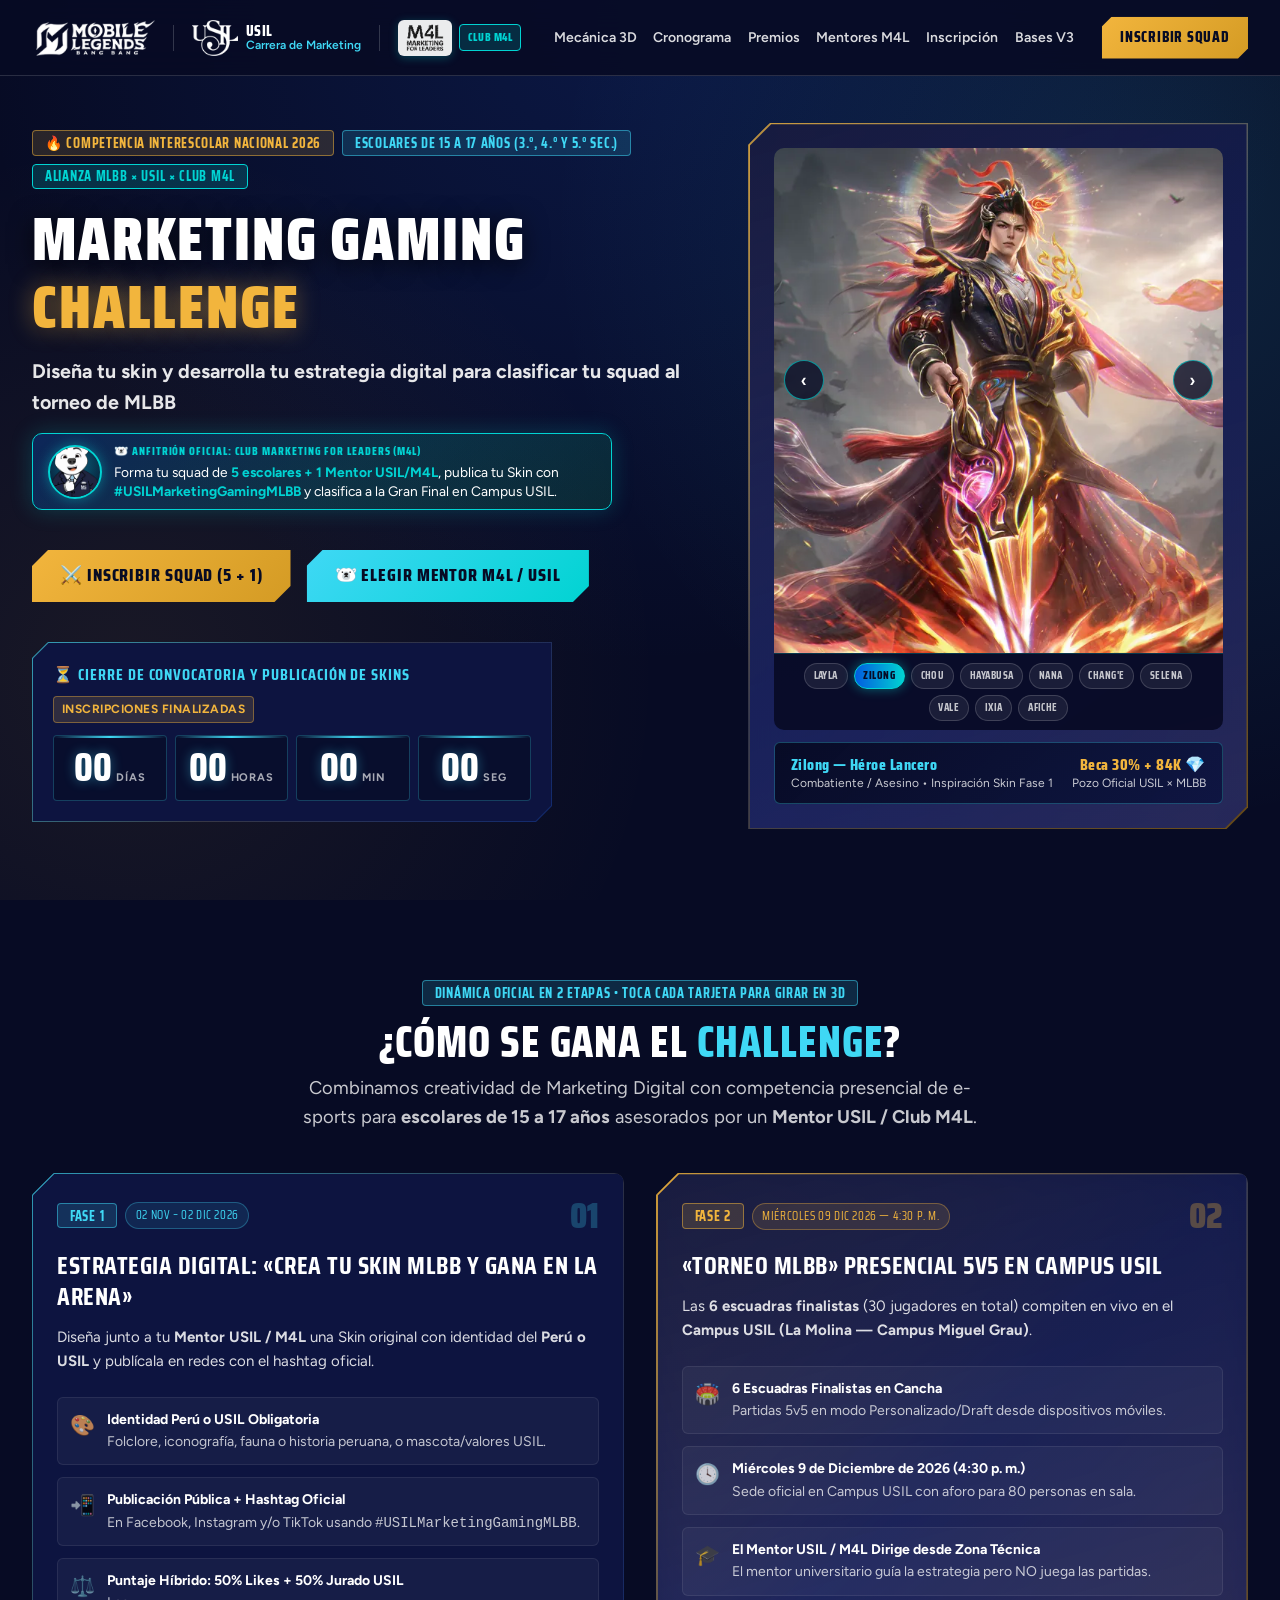
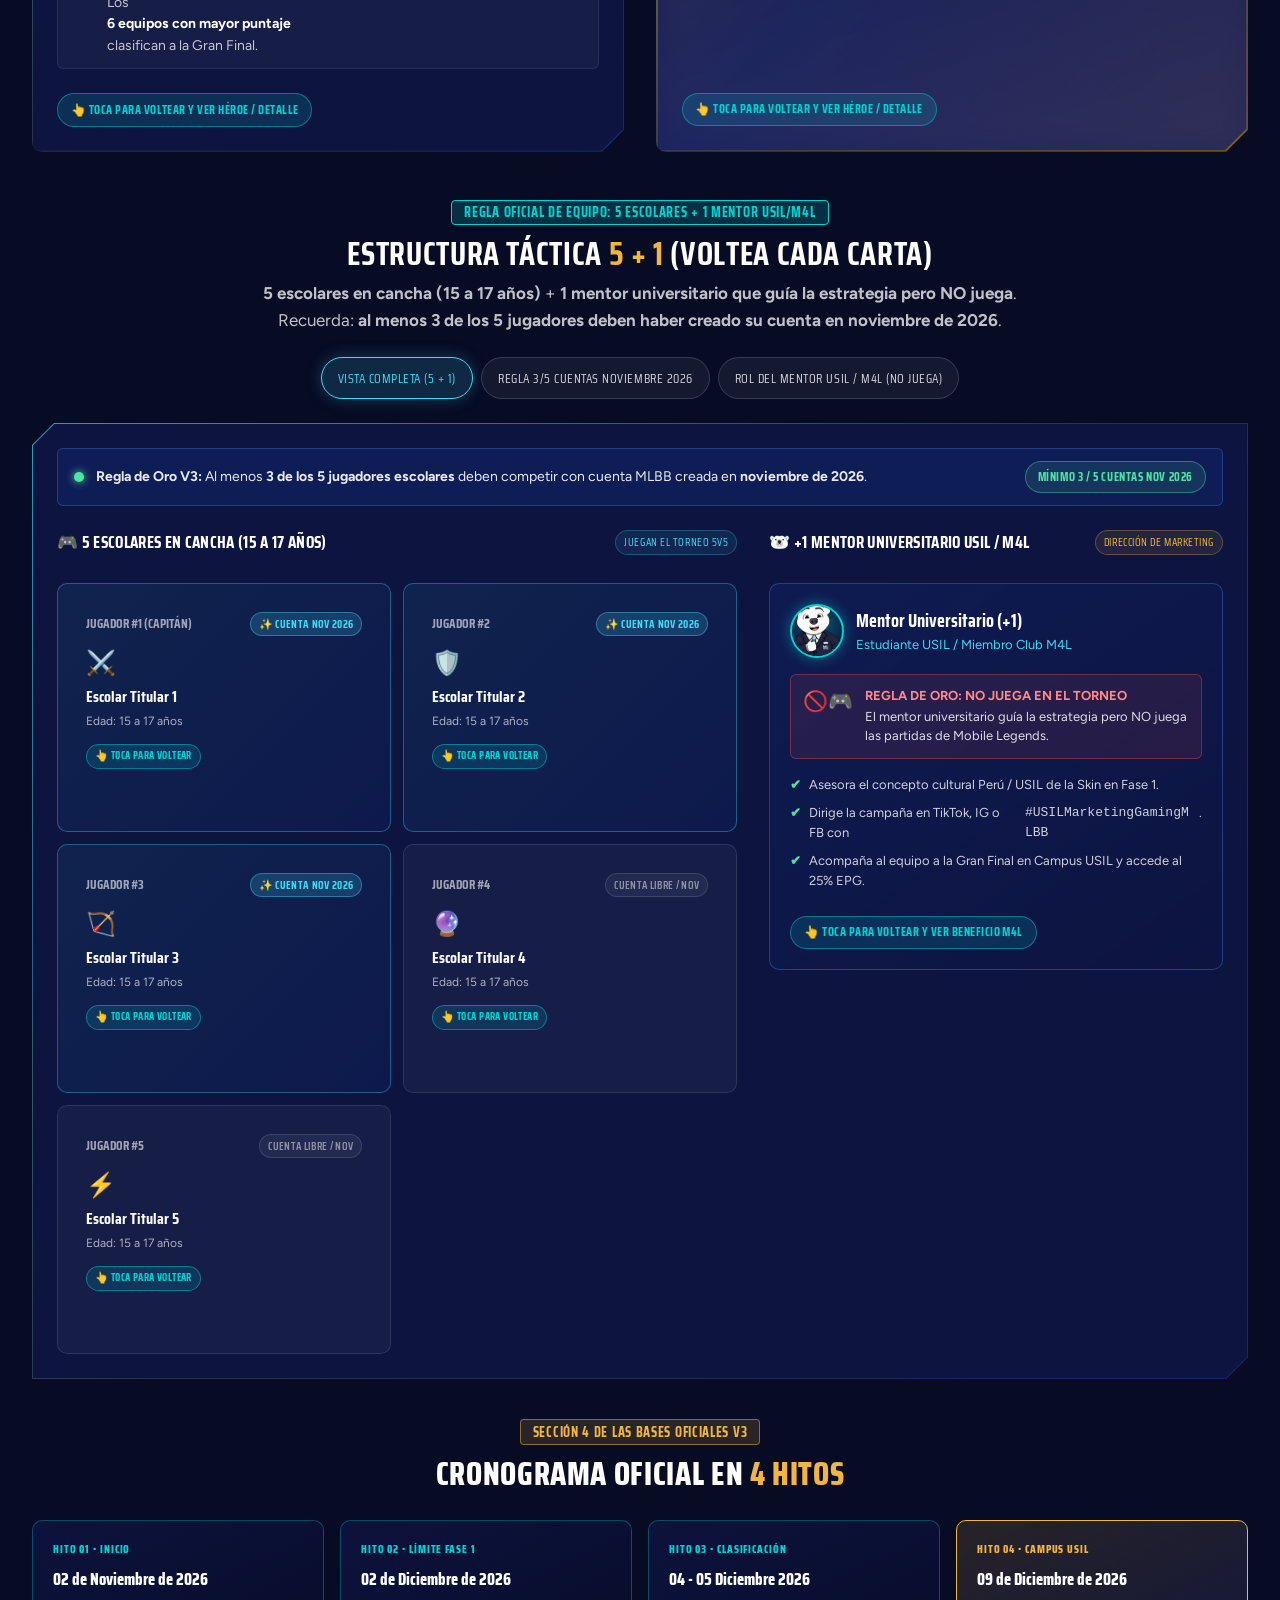
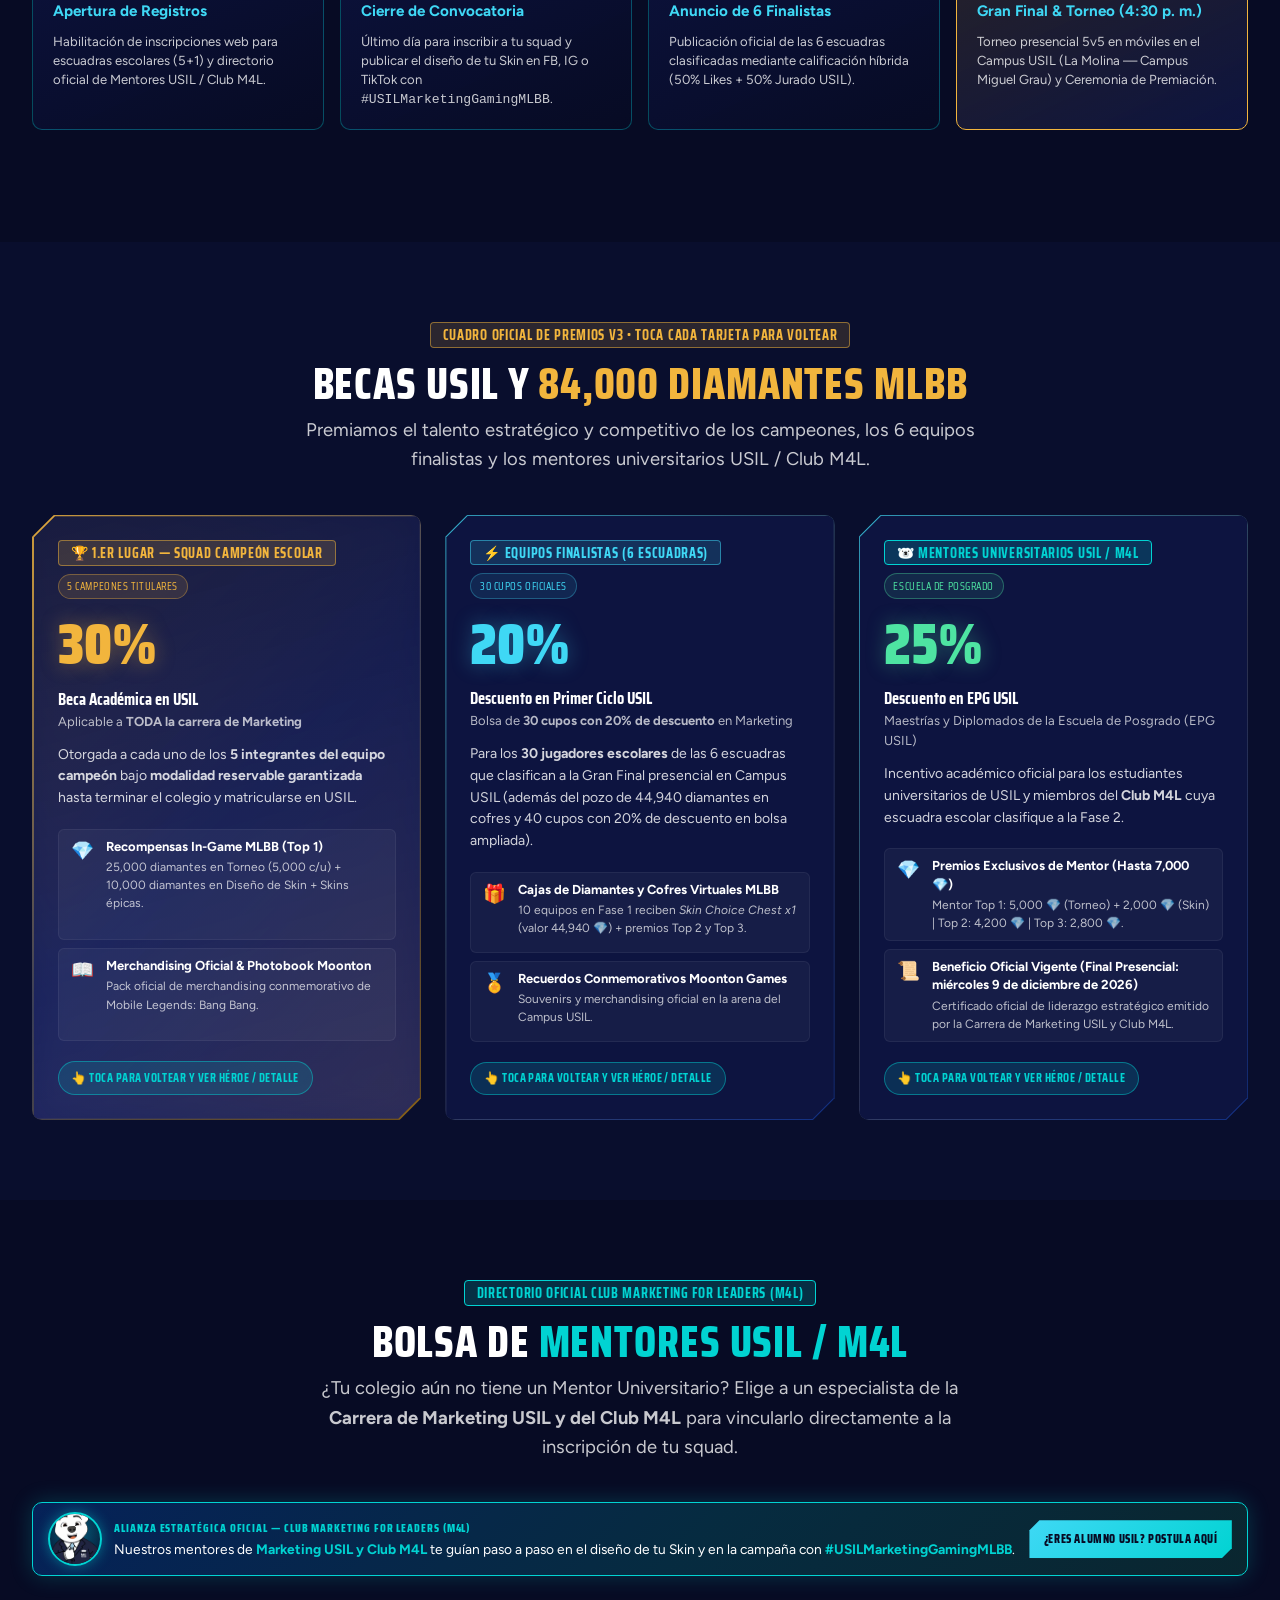
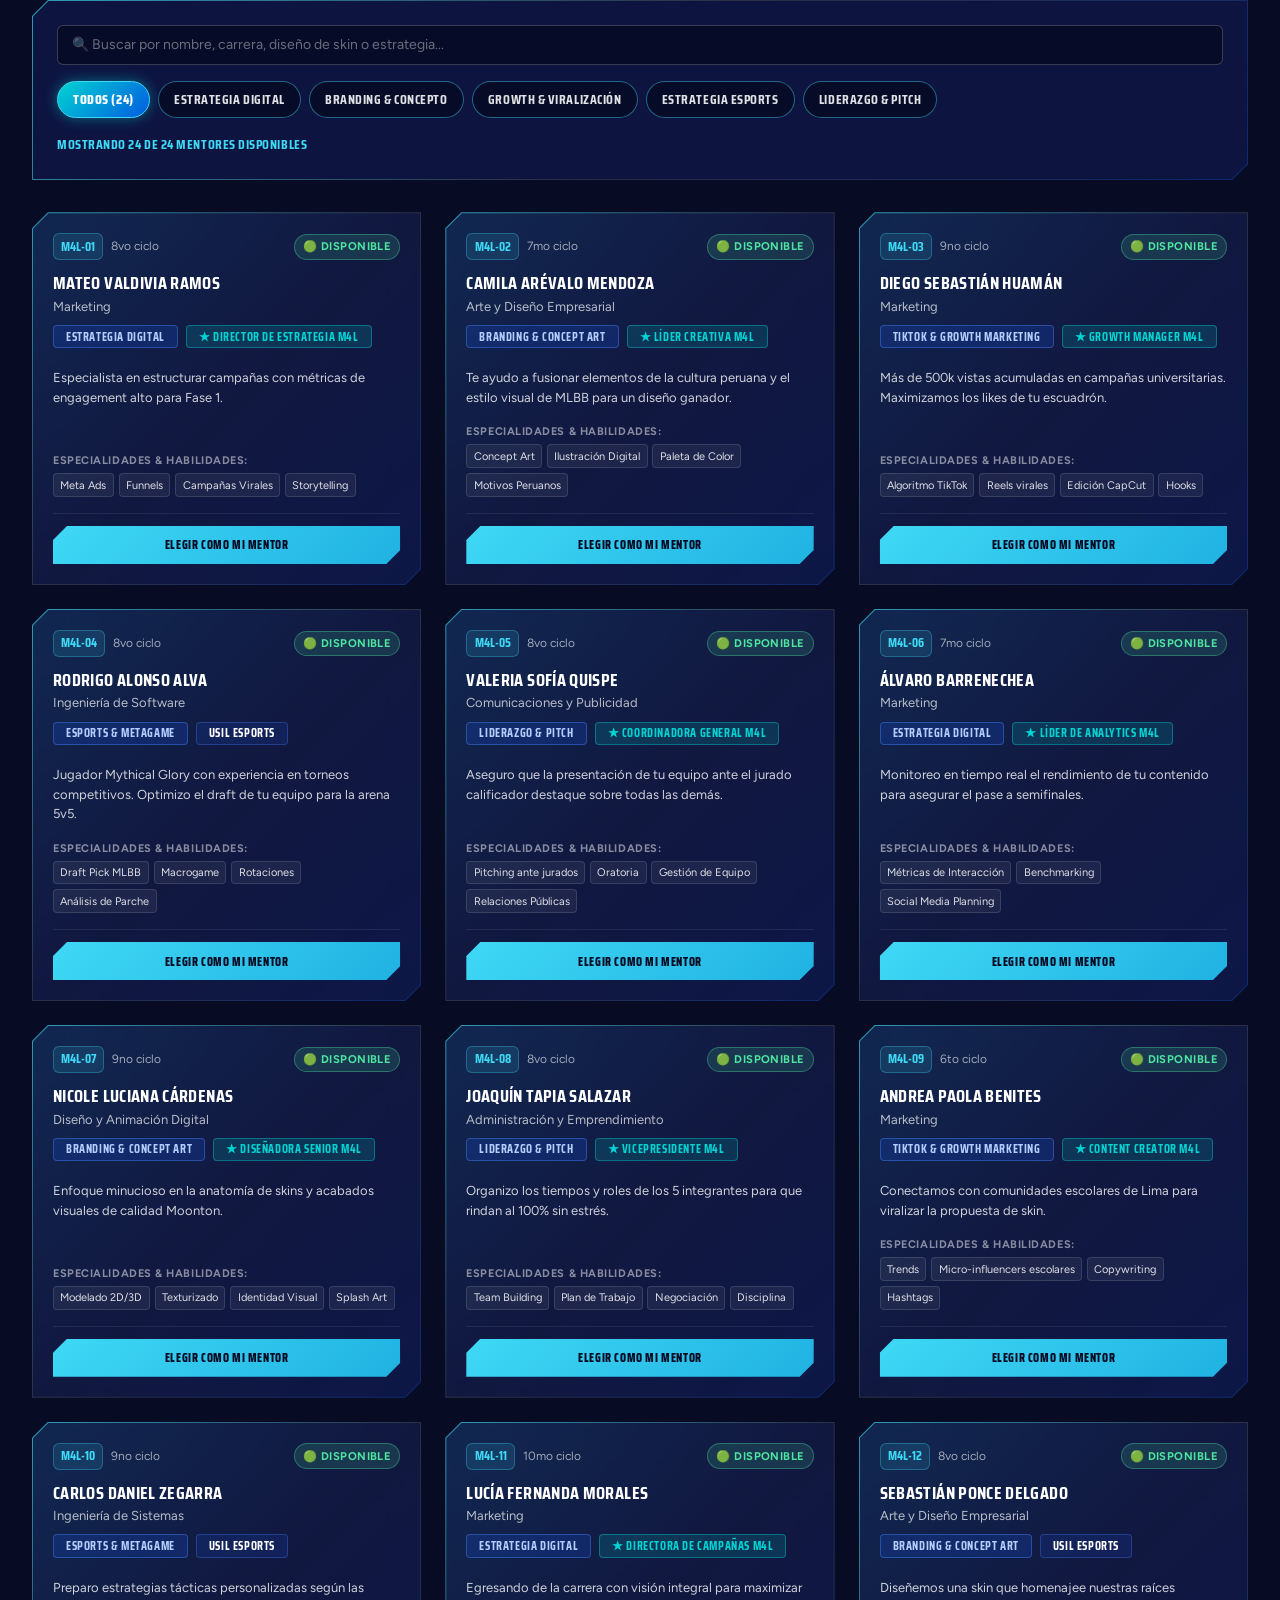
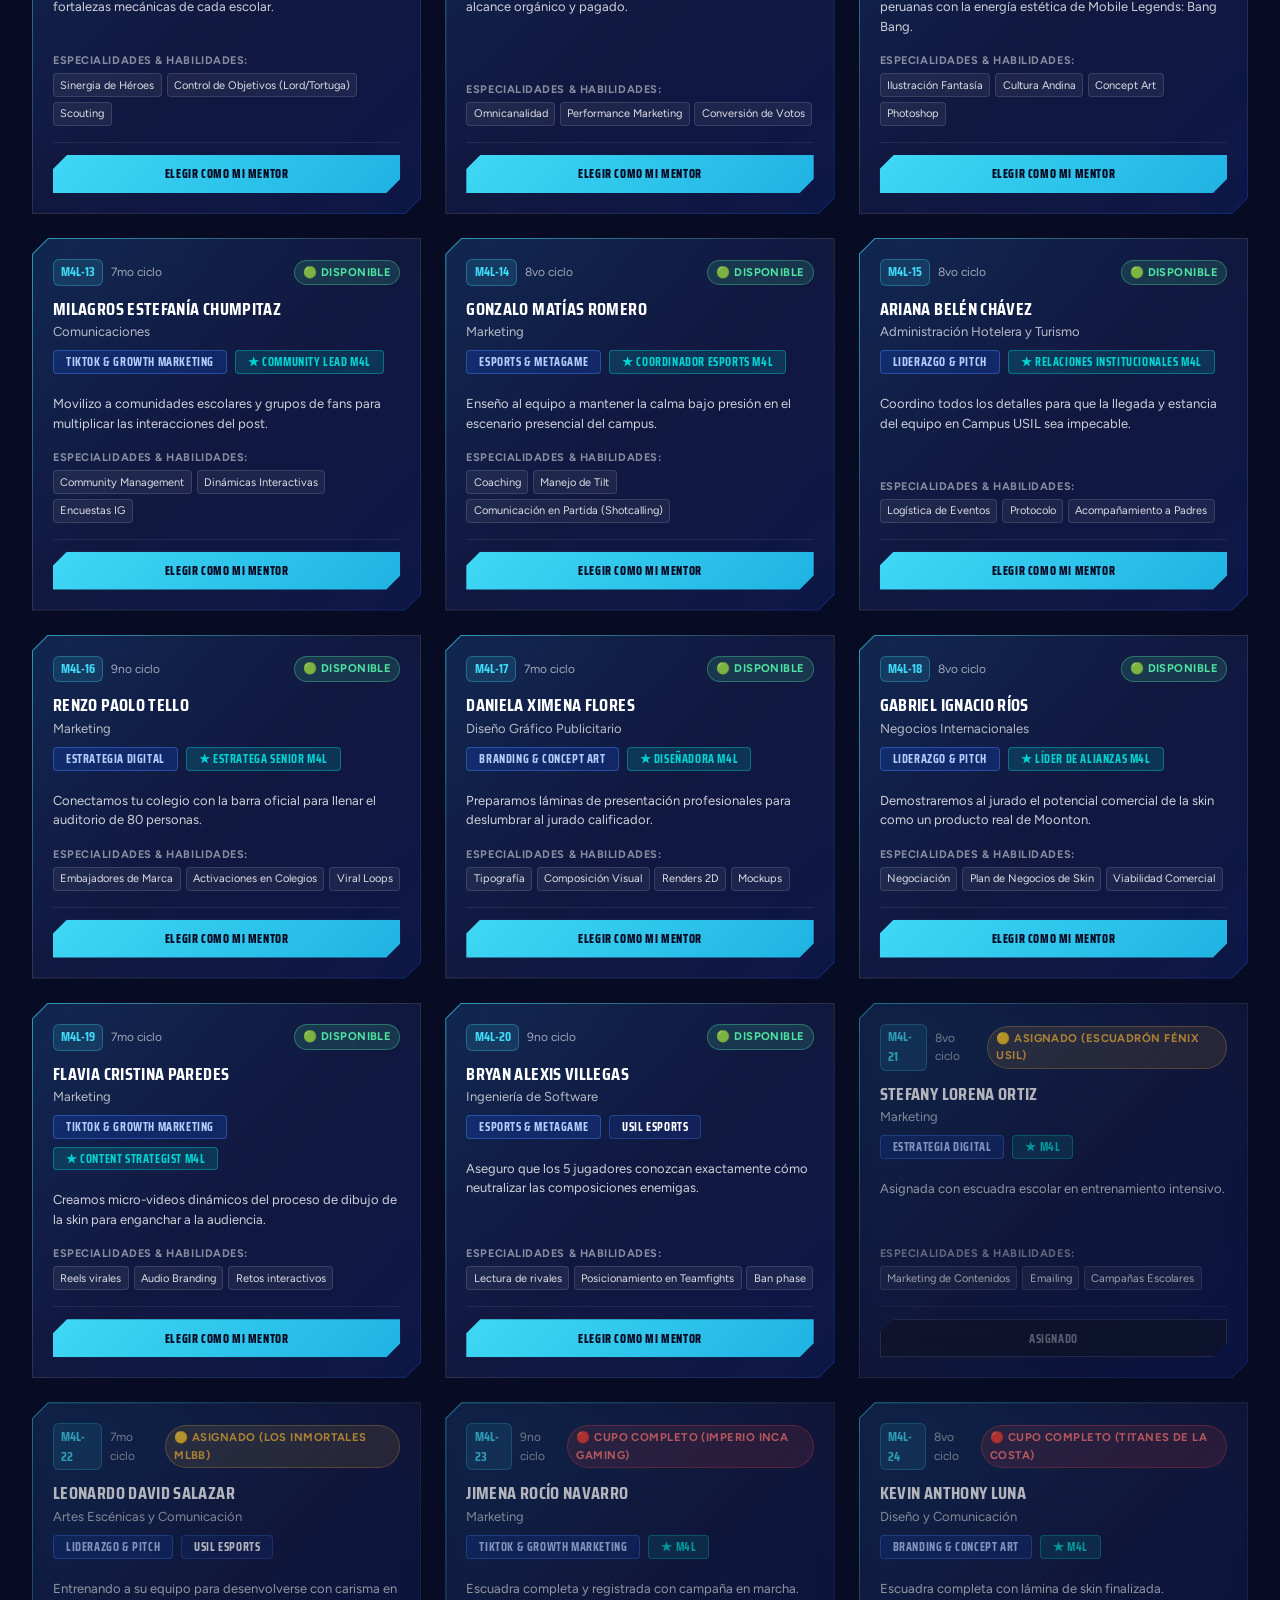
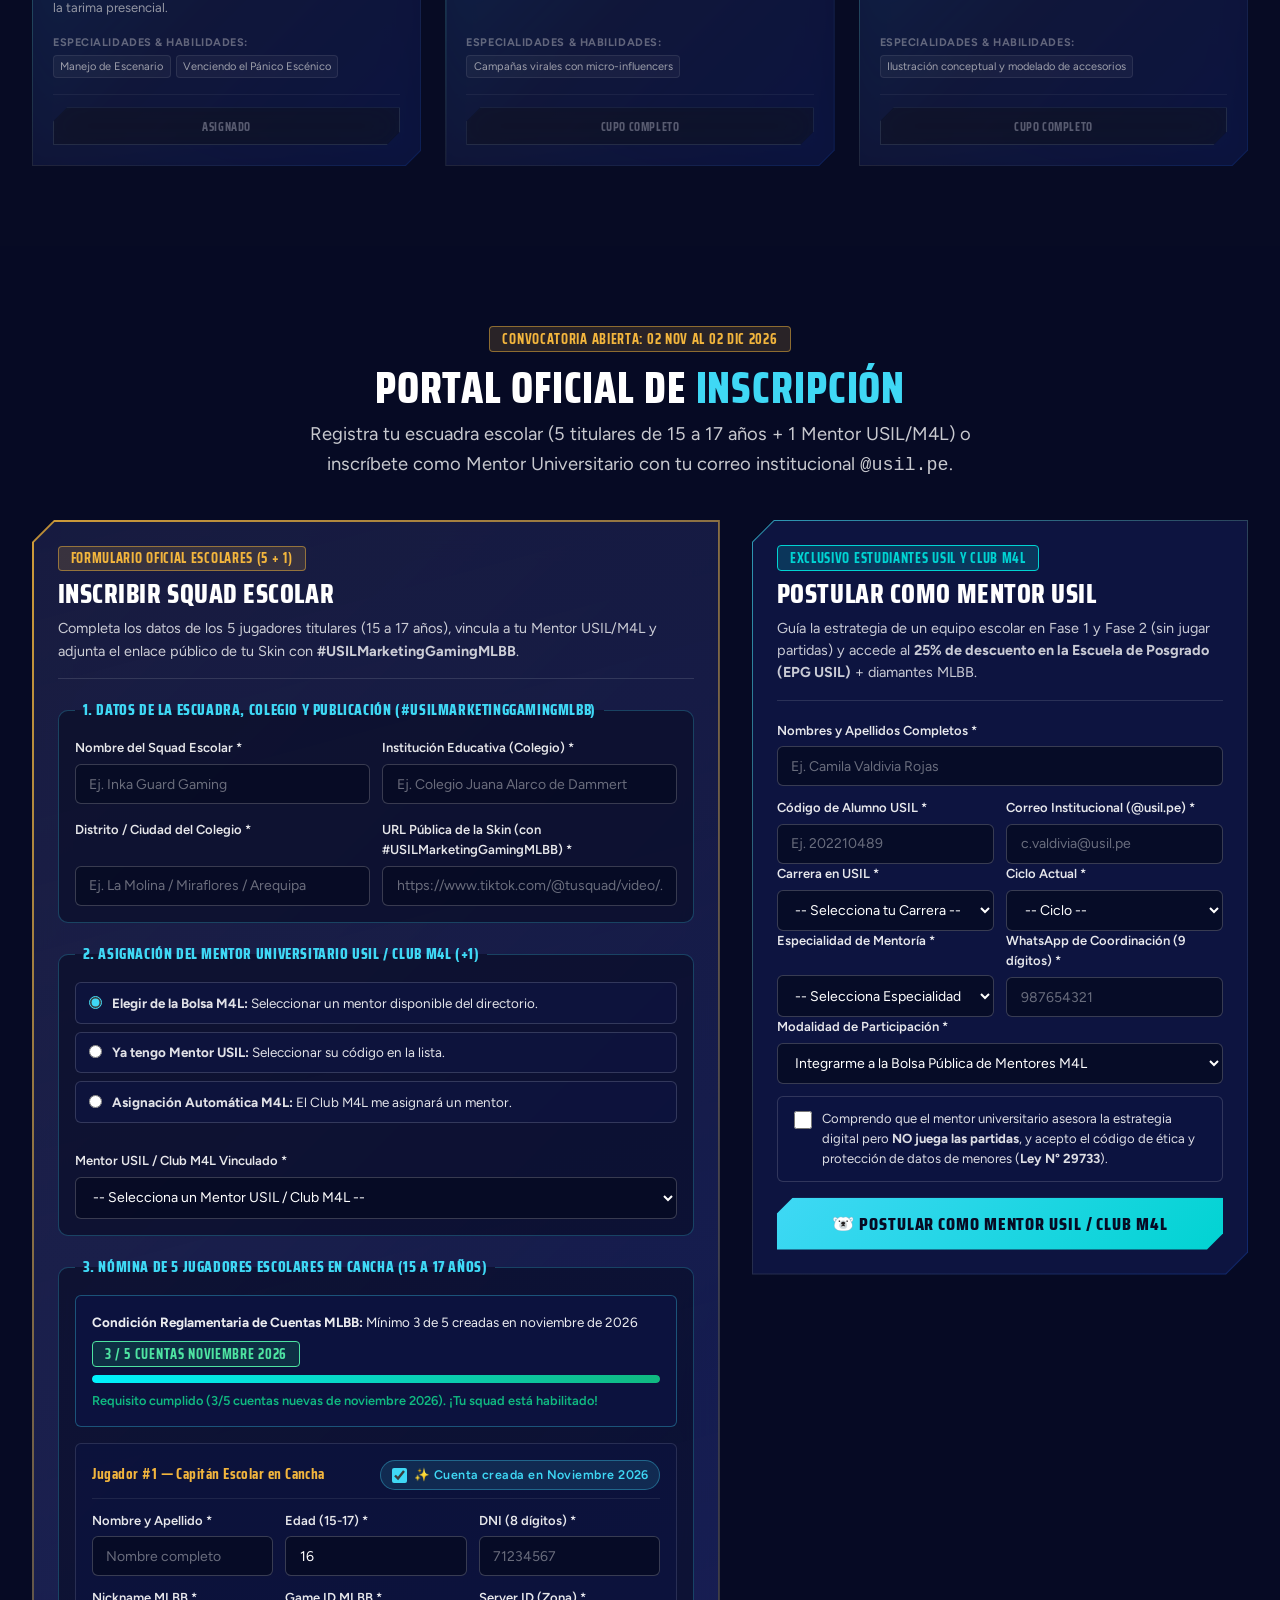
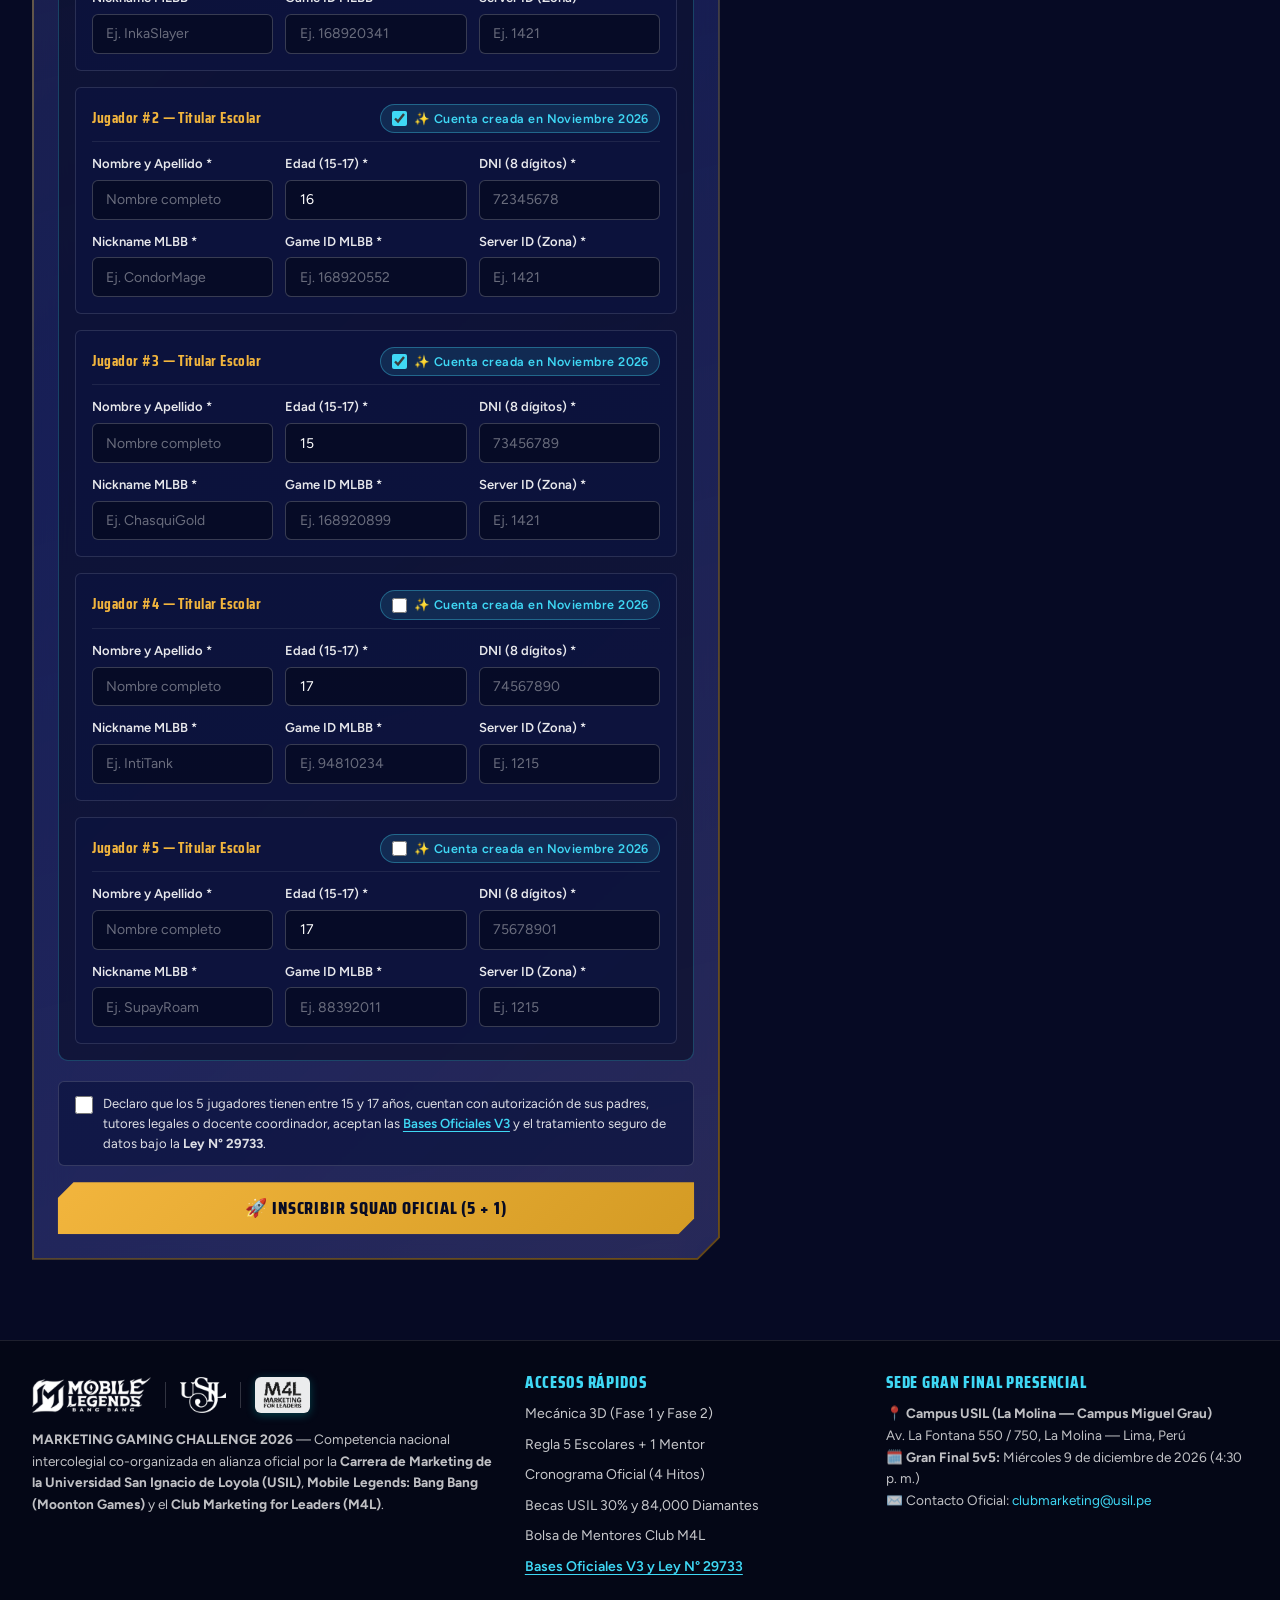
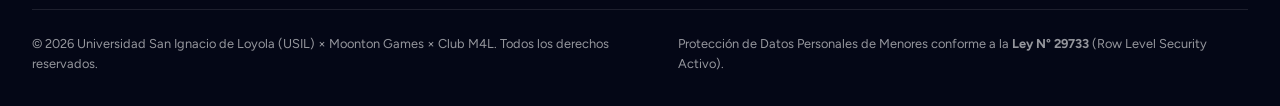
==== commit 064b7578: "fix(v6): eliminate remaining 15 orphan classes, fix 3D flip back-face badge stretching, align form-r" ====
--- a/propuesta_mlbb_usil_v6_visualizable.html
+++ b/propuesta_mlbb_usil_v6_visualizable.html
@@ -3613,6 +3613,11 @@
 
 .flip-card-3d.is-flipped .flip-card-front {
   pointer-events: none;
+  z-index: 1;
+}
+
+.flip-card-3d.is-flipped .flip-card-back {
+  z-index: 3;
 }
 
 .flip-card-back::before {
@@ -3629,7 +3634,15 @@
   margin-top: auto;
   display: flex;
   flex-direction: column;
+  align-items: flex-start;
   gap: var(--sp-2);
+  width: 100%;
+}
+
+.flip-card-back-content > .badge,
+.flip-card-back-content > .slot-nov-badge {
+  width: fit-content;
+  align-self: flex-start;
 }
 
 .flip-cta-pill {
@@ -3964,9 +3977,15 @@
 .form-group {
   display: flex;
   flex-direction: column;
+  justify-content: space-between;
   gap: 0.35rem;
   min-width: 0;
   margin-bottom: var(--sp-3);
+}
+
+.form-group .form-input,
+.form-group .form-select {
+  margin-top: auto;
 }
 
 .form-row-2 .form-group,
@@ -4218,6 +4237,85 @@
     text-align: left;
   }
 }
+
+.footer-brand-col,
+.footer-links-col,
+.footer-contact-col {
+  display: flex;
+  flex-direction: column;
+  min-width: 0;
+}
+
+.brand-usil {
+  display: inline-flex;
+  align-items: center;
+  gap: 0.45rem;
+}
+
+.players-arena-zone,
+.mentor-strategy-zone {
+  display: flex;
+  flex-direction: column;
+  gap: var(--sp-3);
+  min-width: 0;
+}
+
+.bento-champions,
+.bento-finalists,
+.bento-mentors {
+  height: 100%;
+}
+
+.mentor-select-btn {
+  width: 100%;
+  justify-content: center;
+}
+
+.btn-clear-mentor {
+  background: rgba(248, 113, 113, 0.14);
+  border: 1px solid rgba(248, 113, 113, 0.45);
+  border-radius: var(--radius-full);
+  color: #FCA5A5;
+  padding: 0.25rem 0.65rem;
+  font-size: 0.78rem;
+  font-weight: 700;
+  cursor: pointer;
+  transition: background 0.2s ease, color 0.2s ease;
+}
+
+.btn-clear-mentor:hover {
+  background: rgba(248, 113, 113, 0.28);
+  color: #FFFFFF;
+}
+
+.player-nov2026-checkbox {
+  accent-color: var(--cyan);
+}
+
+.modal-header {
+  display: flex;
+  flex-direction: column;
+  align-items: flex-start;
+  gap: var(--sp-2);
+}
+
+.modal-body {
+  display: flex;
+  flex-direction: column;
+  gap: var(--sp-3);
+}
+
+.modal-footer {
+  display: flex;
+  align-items: center;
+  justify-content: flex-end;
+  gap: var(--sp-3);
+}
+
+.modal-close-btn {
+  cursor: pointer;
+}
+
 
 
 /* animations.css */
@@ -5380,20 +5478,23 @@
             </div>
 
             <div class="mentor-specialty-pills" role="group" aria-label="Filtrar mentores por especialidad">
-              <button type="button" class="mentor-filter-btn is-active" data-specialty="all">
+              <button type="button" class="mentor-filter-btn is-active" data-specialty="all" aria-selected="true">
                 Todos (24)
               </button>
-              <button type="button" class="mentor-filter-btn" data-specialty="Branding & Concepto">
-                Branding & Concepto
+              <button type="button" class="mentor-filter-btn" data-specialty="Estrategia Digital" aria-selected="false">
+                Estrategia Digital
               </button>
-              <button type="button" class="mentor-filter-btn" data-specialty="Growth & Viralización">
-                Growth & Viralización
+              <button type="button" class="mentor-filter-btn" data-specialty="Branding & Concept Art" aria-selected="false">
+                Branding &amp; Concepto
               </button>
-              <button type="button" class="mentor-filter-btn" data-specialty="Dirección de Arte & Skins">
-                Dirección de Arte & Skins
+              <button type="button" class="mentor-filter-btn" data-specialty="TikTok & Growth Marketing" aria-selected="false">
+                Growth &amp; Viralización
               </button>
-              <button type="button" class="mentor-filter-btn" data-specialty="Estrategia Esports">
+              <button type="button" class="mentor-filter-btn" data-specialty="Esports & Metagame" aria-selected="false">
                 Estrategia Esports
+              </button>
+              <button type="button" class="mentor-filter-btn" data-specialty="Liderazgo & Pitch" aria-selected="false">
+                Liderazgo &amp; Pitch
               </button>
             </div>
 
@@ -5814,10 +5915,12 @@
                       <label for="mentorSpecialtySelect" class="form-label">Especialidad de Mentoría *</label>
                       <select id="mentorSpecialtySelect" name="mentor_specialty" class="form-input form-select" required>
                         <option value="">-- Selecciona Especialidad --</option>
-                        <option value="Branding & Concepto">Branding & Concepto</option>
-                        <option value="Growth & Viralización">Growth & Viralización</option>
-                        <option value="Dirección de Arte & Skins">Dirección de Arte & Skins</option>
-                        <option value="Estrategia Esports">Estrategia Esports</option>
+                        <option value="Estrategia Digital">Estrategia Digital</option>
+                        <option value="Branding & Concept Art">Branding &amp; Concept Art</option>
+                        <option value="Branding & Concepto">Branding &amp; Concepto (Dirección de Arte &amp; Skins)</option>
+                        <option value="TikTok & Growth Marketing">TikTok &amp; Growth Marketing</option>
+                        <option value="Esports & Metagame">Esports &amp; Metagame</option>
+                        <option value="Liderazgo & Pitch">Liderazgo &amp; Pitch</option>
                       </select>
                     </div>
                     <div class="form-group">
@@ -7192,13 +7295,17 @@
     selectedBanner.style.display = 'flex';
     selectedBanner.innerHTML = `
       <span>Mentor USIL / M4L Vinculado: <strong>${sanitizeInput(mentorName)} (${sanitizeInput(mentorId)})</strong> — Asesora tu estrategia digital</span>
-      <button type="button" class="btn-clear-mentor" id="btnClearMentorSelection" style="background:none;border:none;color:#F87171;cursor:pointer;font-weight:700;">Cambiar</button>
+      <button type="button" class="btn-clear-mentor" id="btnClearMentorSelection">Cambiar</button>
     `;
     const clearBtn = document.getElementById('btnClearMentorSelection');
     if (clearBtn) {
       clearBtn.addEventListener('click', () => {
-        if (mentorSelect) mentorSelect.value = '';
-        selectedBanner.style.display = 'none';
+        if (typeof window !== 'undefined' && typeof window.clearSelectedMentor === 'function') {
+          window.clearSelectedMentor();
+        } else {
+          if (mentorSelect) mentorSelect.value = '';
+          selectedBanner.style.display = 'none';
+        }
       });
     }
   }
@@ -7430,6 +7537,9 @@
     radio.addEventListener('change', () => {
       if (!mentorSelectWrap) return;
       if (radio.value === 'random' && radio.checked) {
+        if (typeof window !== 'undefined' && typeof window.clearSelectedMentor === 'function') {
+          window.clearSelectedMentor();
+        }
         mentorSelectWrap.style.opacity = '0.5';
         if (mentorSelect) {
           mentorSelect.disabled = true;
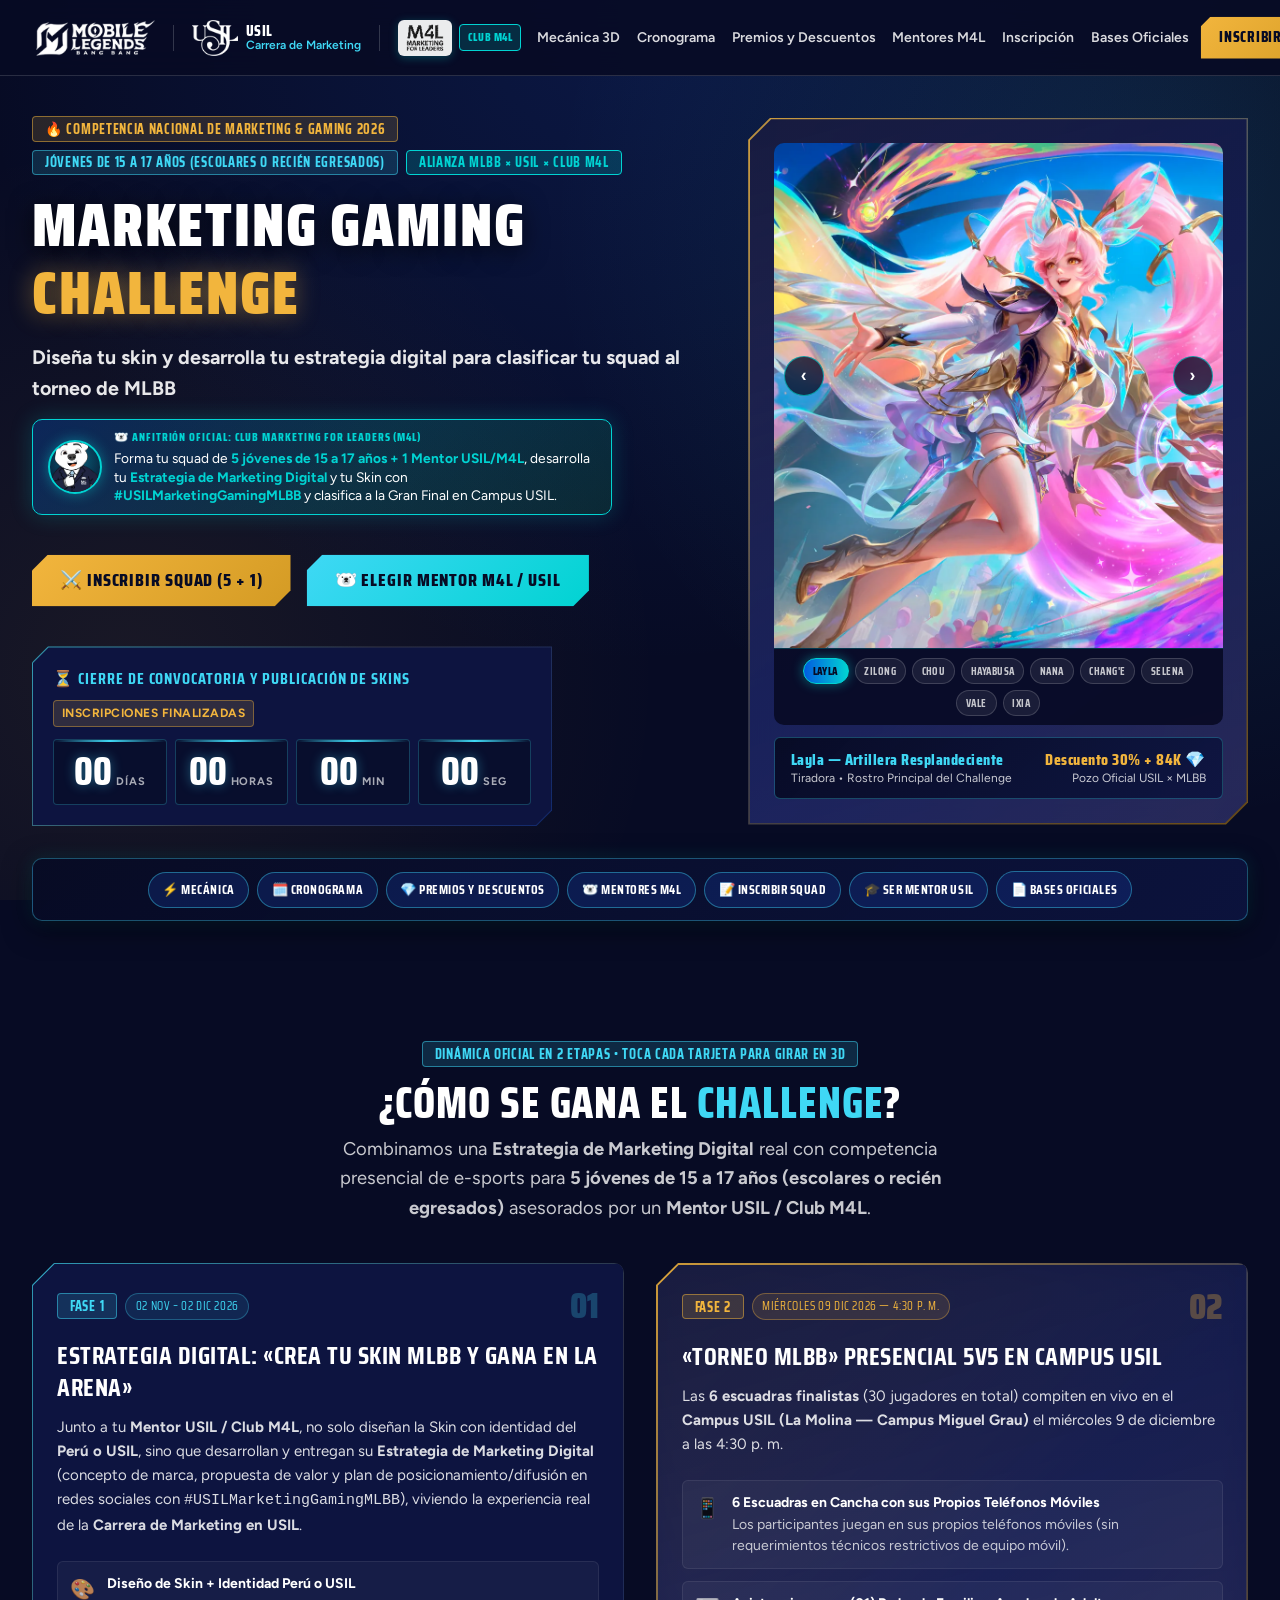
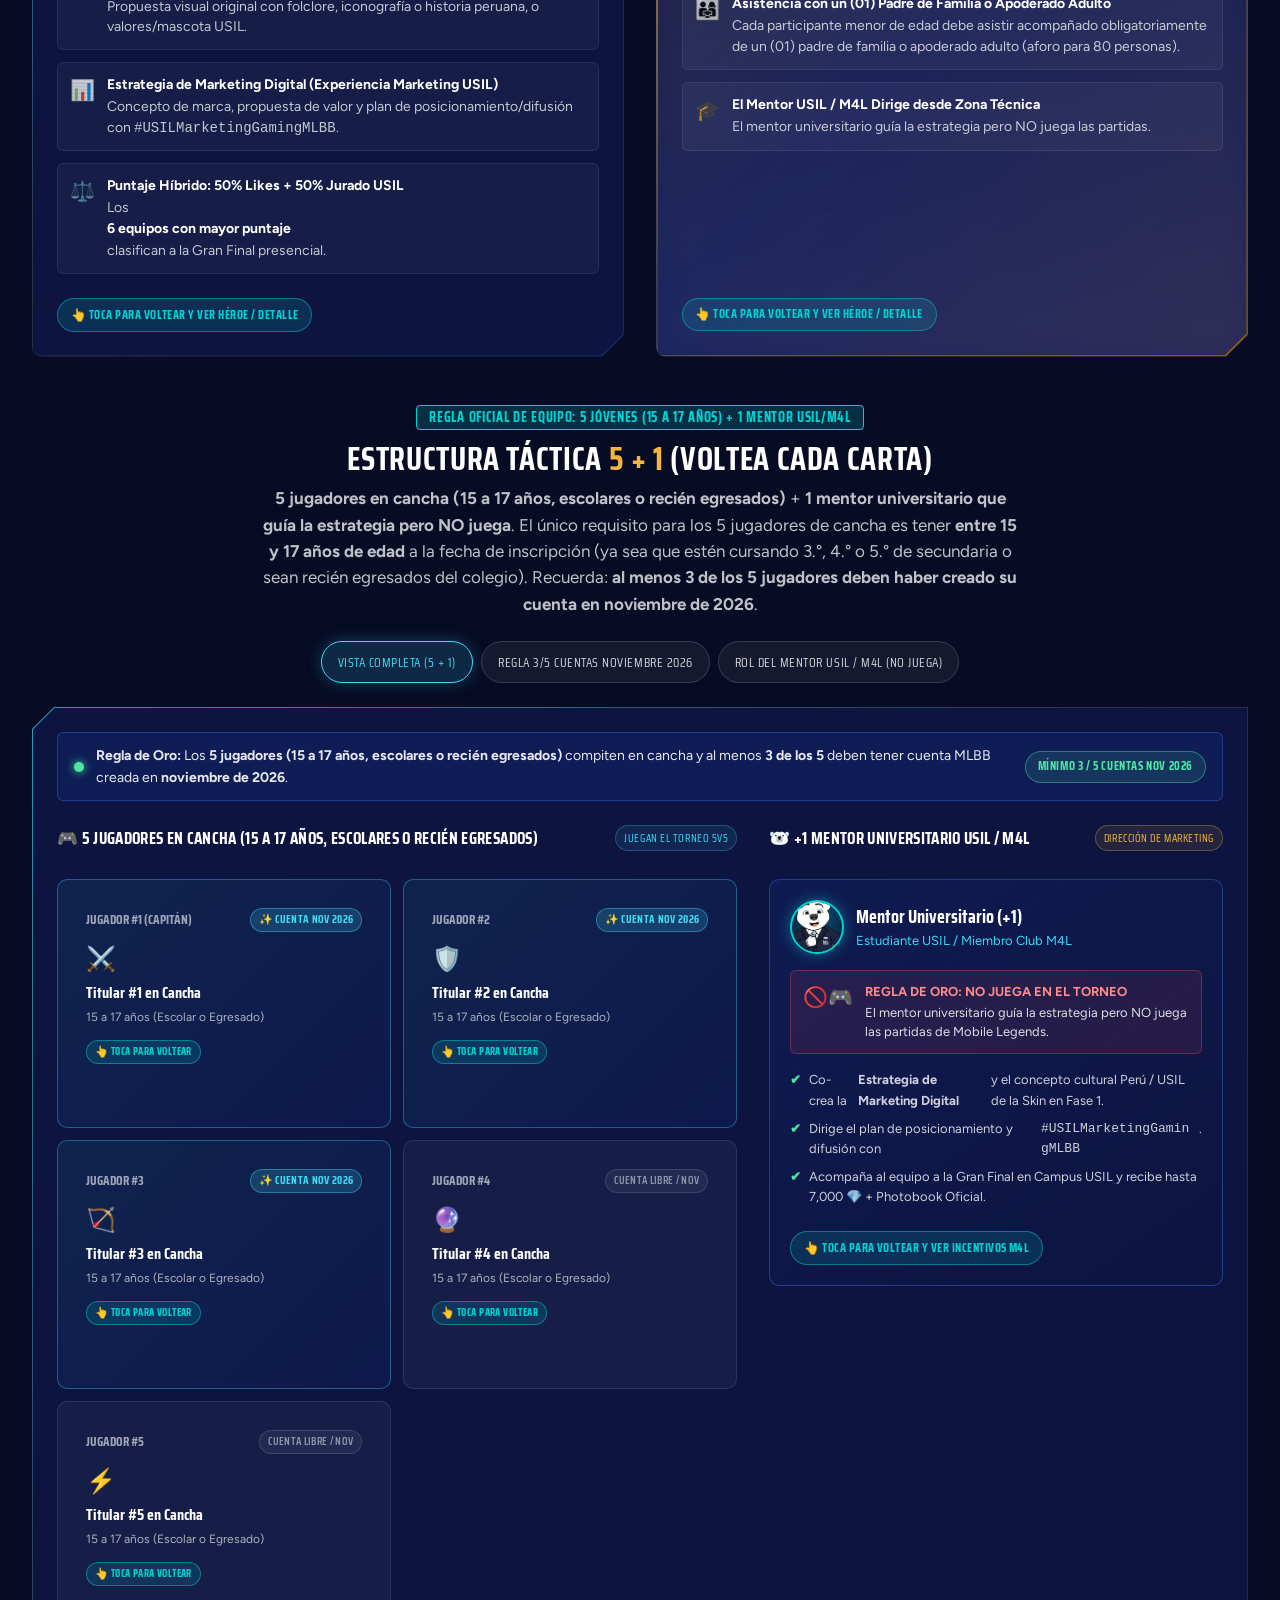
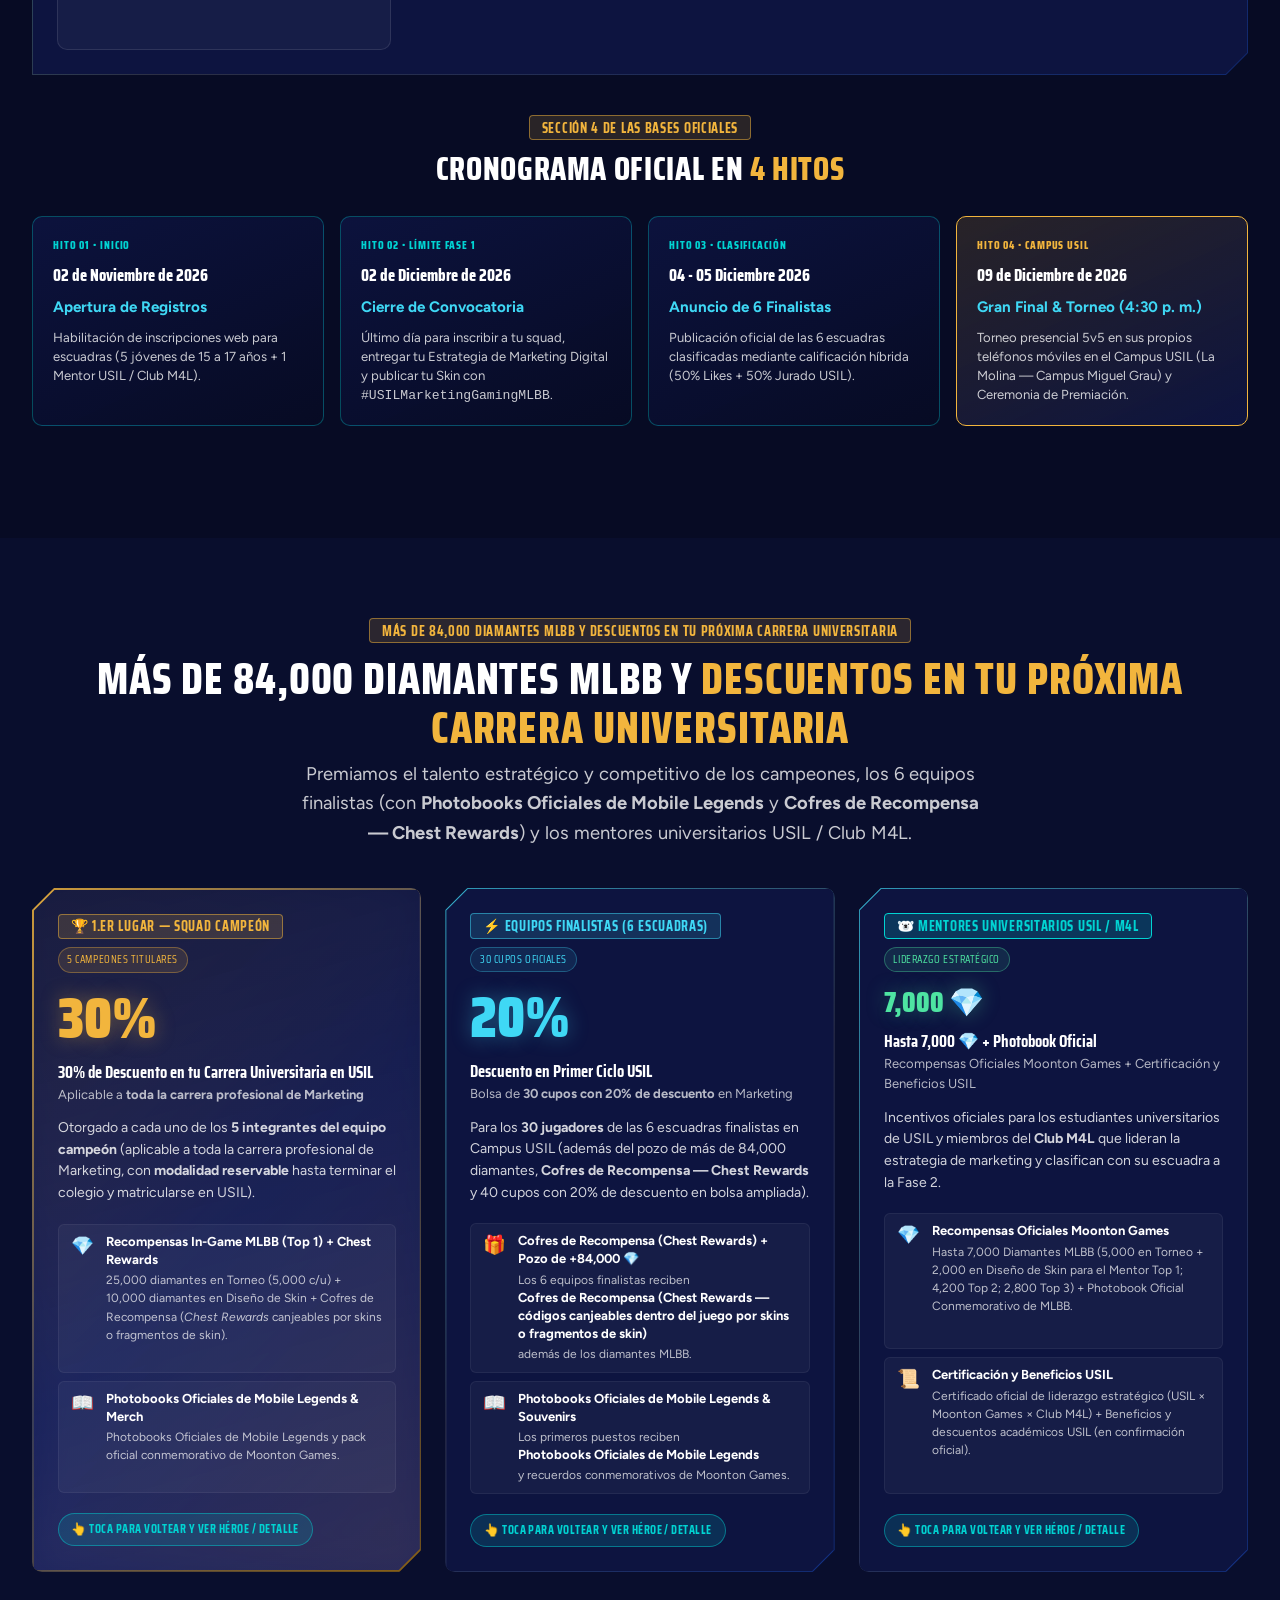
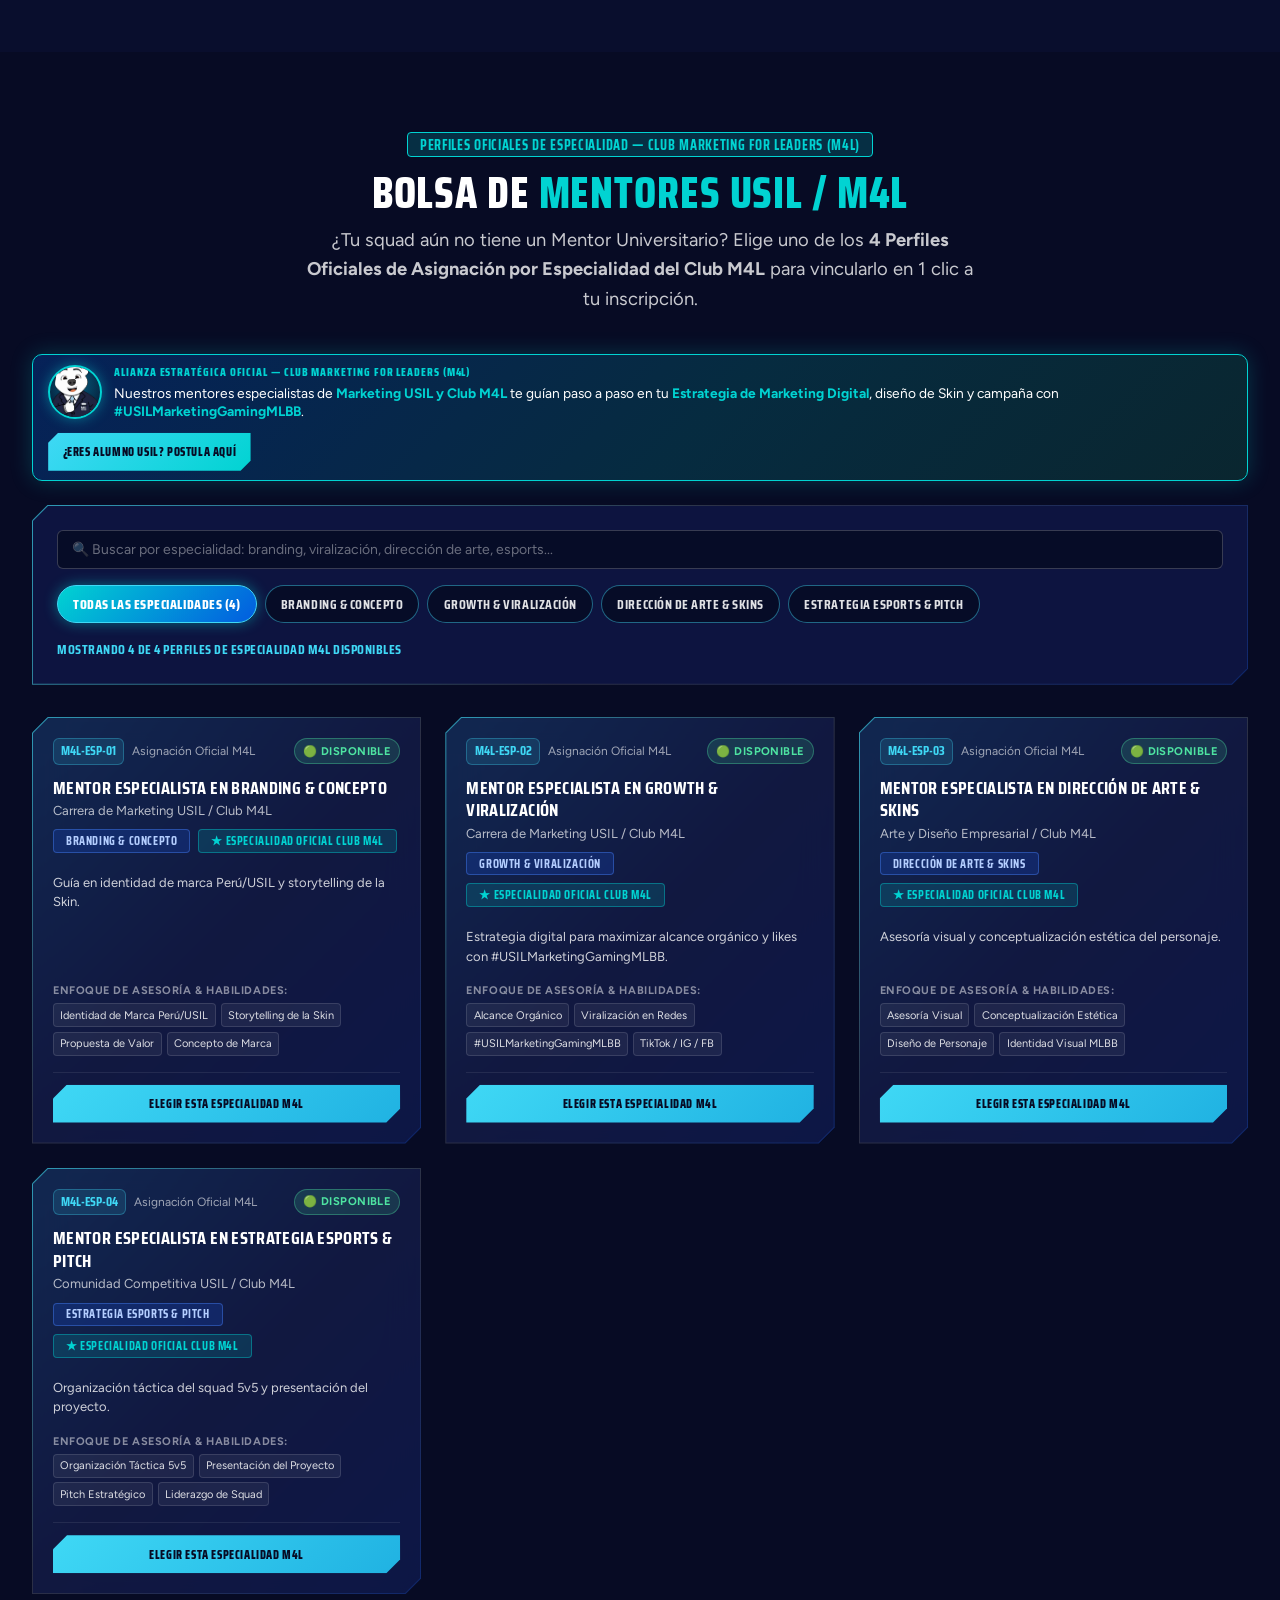
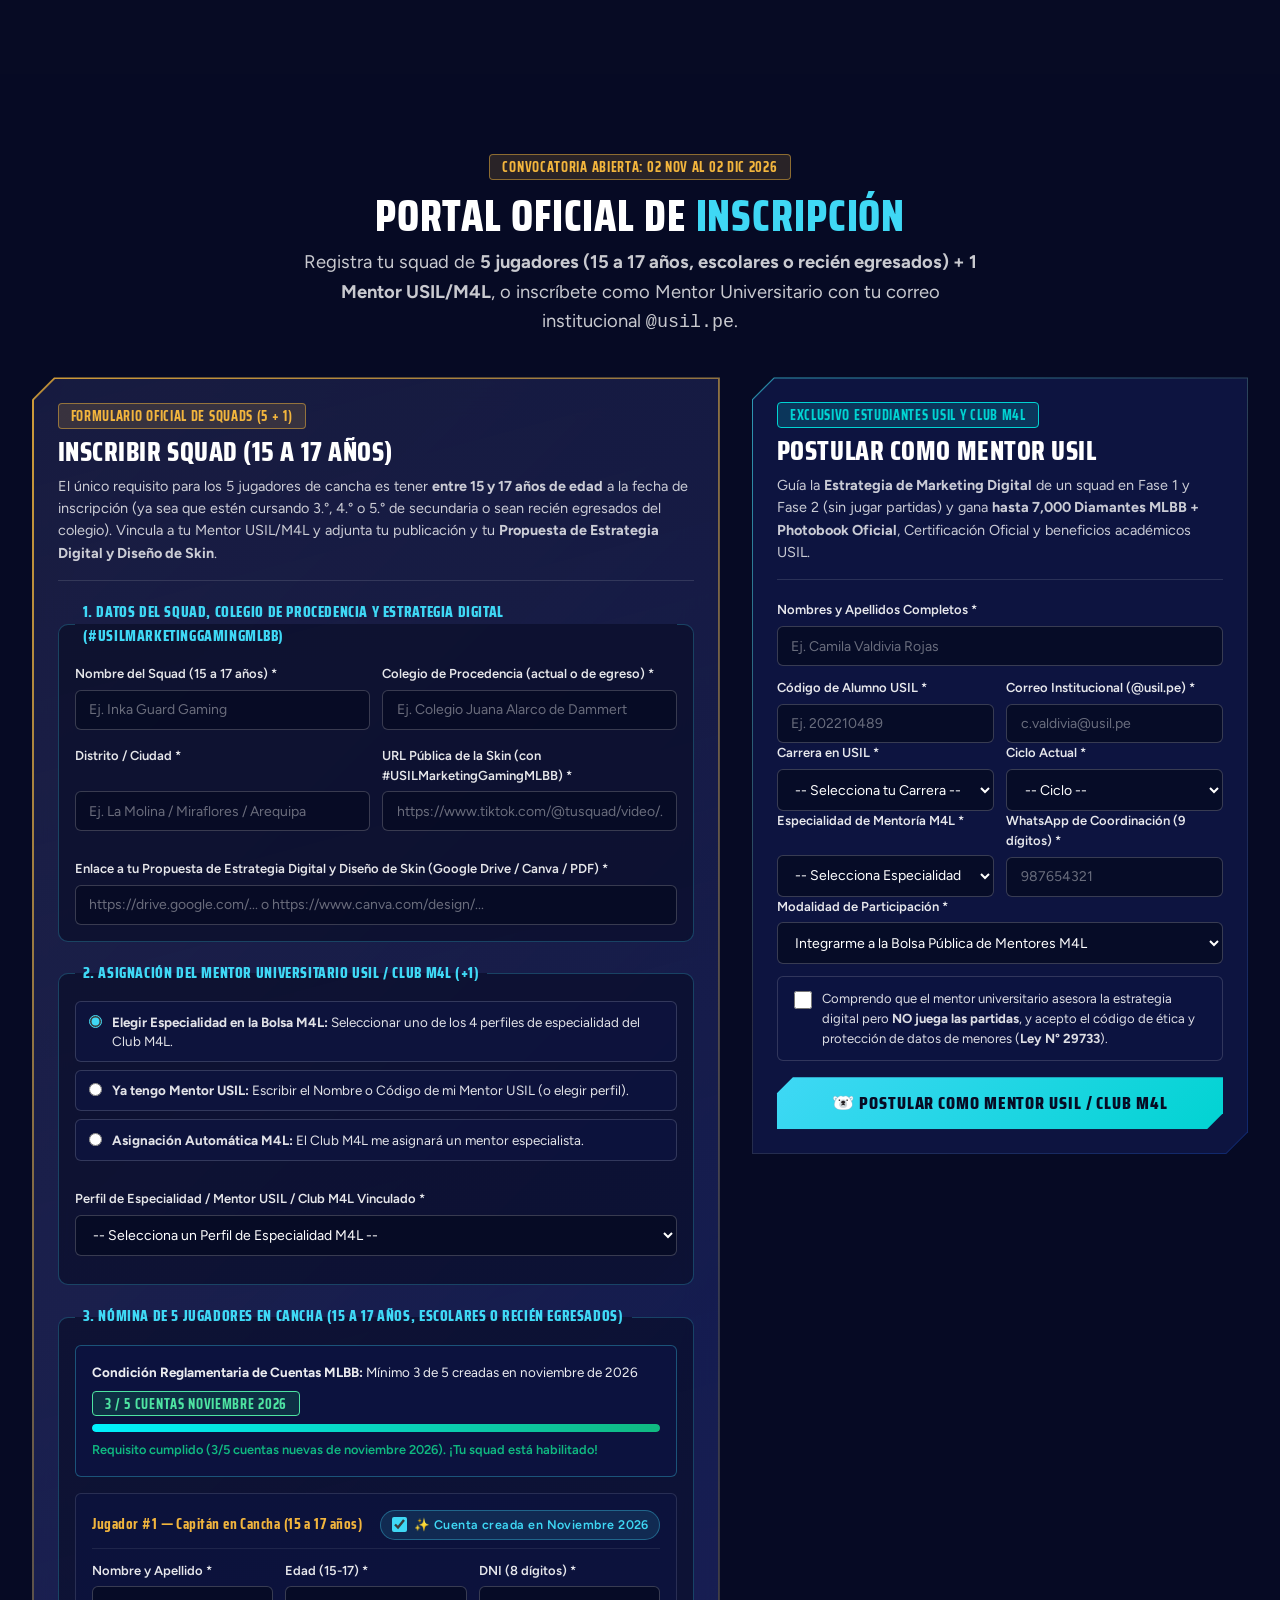
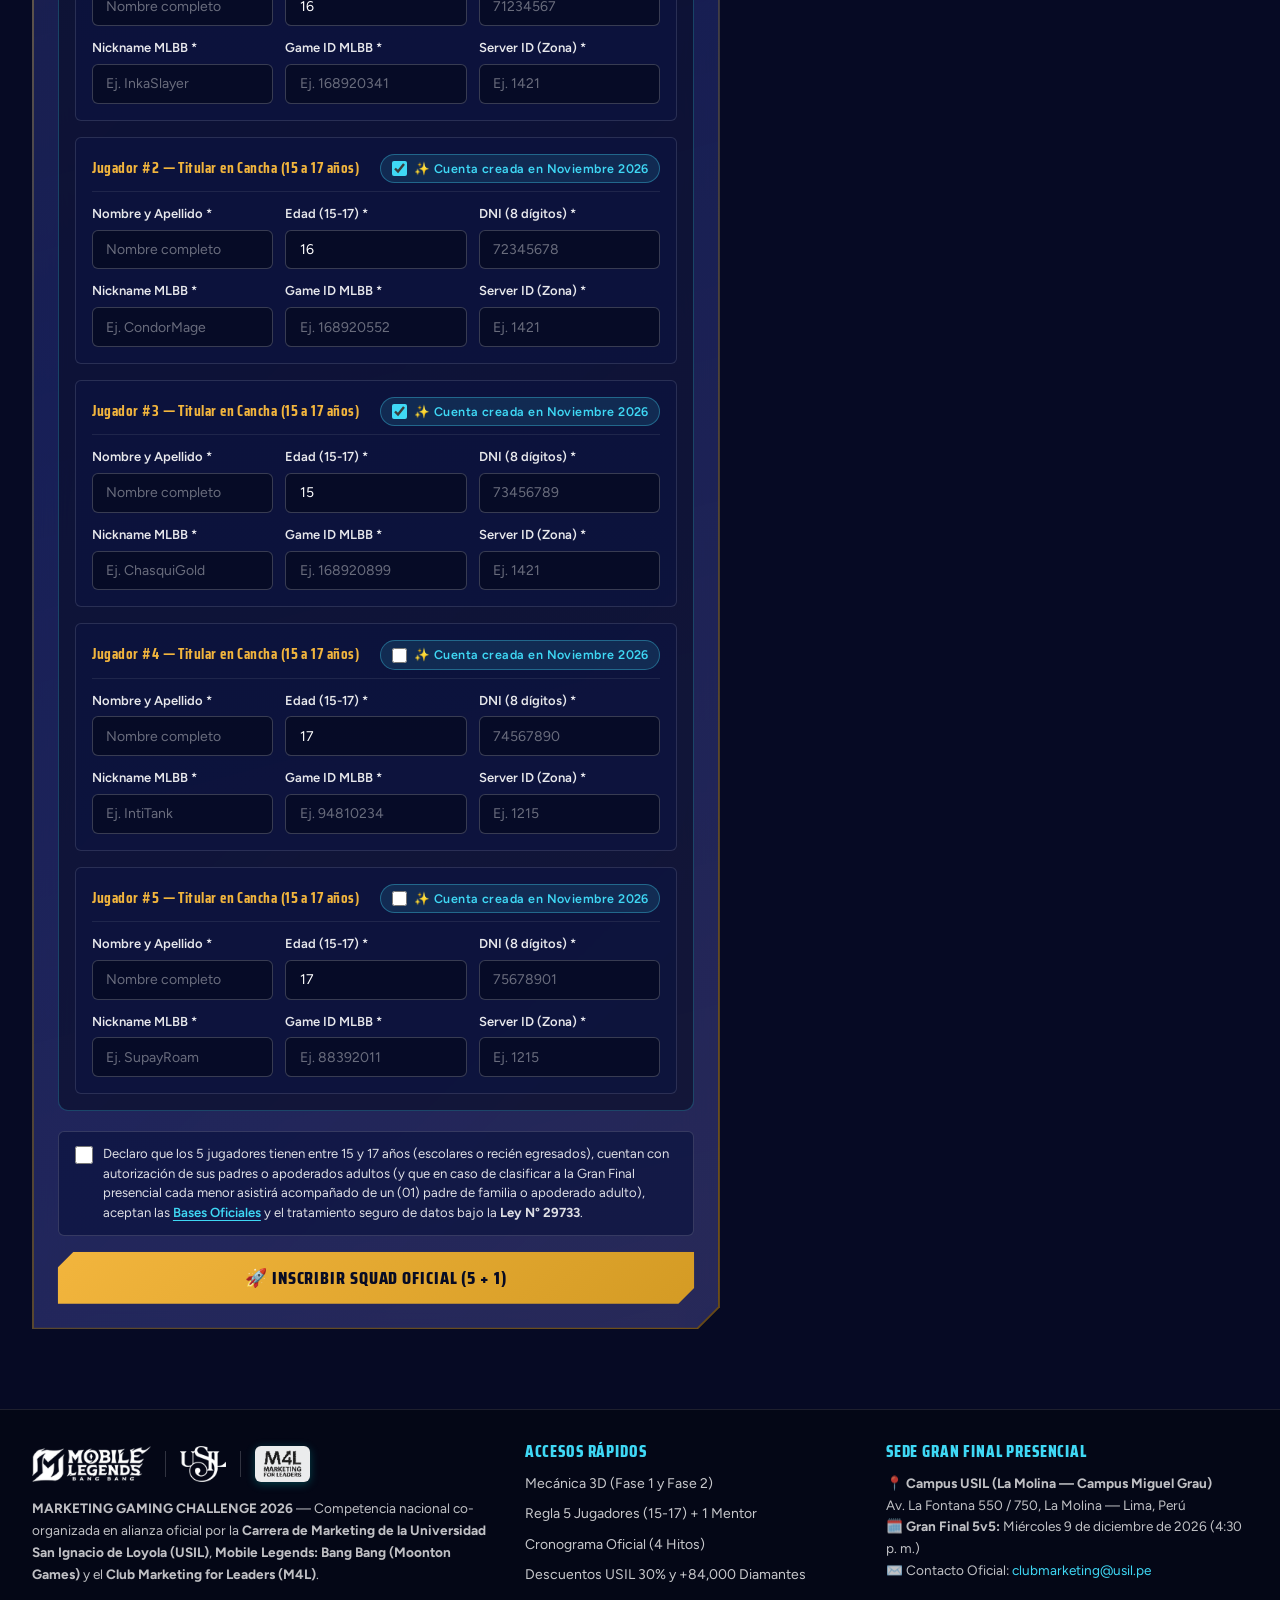
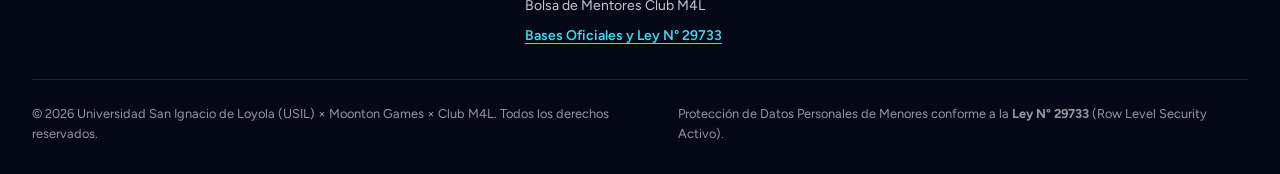
==== commit 57696a47: "feat(v6): apply 10 official USIL/MLBB/M4L legal, UX, and content adjustments" ====
--- a/propuesta_mlbb_usil_v6_visualizable.html
+++ b/propuesta_mlbb_usil_v6_visualizable.html
@@ -4,7 +4,7 @@
   <meta charset="UTF-8">
   <meta name="viewport" content="width=device-width, initial-scale=1.0">
   <title>MARKETING GAMING CHALLENGE 2026 | Alianza Oficial MLBB × USIL Marketing × Club M4L</title>
-  <meta name="description" content="Diseña tu skin y desarrolla tu estrategia digital para clasificar tu squad al torneo de MLBB. Competencia nacional intercolegial co-organizada por USIL Carrera de Marketing, Mobile Legends: Bang Bang y Club M4L.">
+  <meta name="description" content="Diseña tu skin y desarrolla tu estrategia digital para clasificar tu squad al torneo de MLBB. Competencia nacional para jóvenes de 15 a 17 años co-organizada por USIL Carrera de Marketing, Mobile Legends: Bang Bang y Club M4L.">
 
   <!-- Google Fonts: Saira Condensed (Display Esports) & Figtree (UI Body) -->
   <link rel="preconnect" href="https://fonts.googleapis.com">
@@ -344,9 +344,12 @@
 .hero-section {
   min-height: 100vh;
   padding-top: calc(var(--header-height) + var(--sp-6));
-  padding-bottom: var(--sp-12);
-  display: flex;
+  padding-bottom: var(--sp-8);
+  display: flex;
+  flex-direction: column;
+  justify-content: center;
   align-items: center;
+  gap: var(--sp-6);
   position: relative;
   overflow: hidden;
 }
@@ -354,7 +357,7 @@
 @media (min-width: 1024px) {
   .hero-section {
     padding-top: calc(var(--header-height) + var(--sp-10));
-    padding-bottom: var(--sp-16);
+    padding-bottom: var(--sp-10);
   }
 }
 
@@ -4315,6 +4318,56 @@
 .modal-close-btn {
   cursor: pointer;
 }
+
+/* ==========================================================================
+   QUICK-JUMP NAVIGATION BAR BELOW HERO (#quickJumpNav)
+   ========================================================================== */
+.quick-jump-wrap {
+  width: 100%;
+  margin-top: var(--sp-2);
+}
+
+.quick-jump-nav {
+  display: flex;
+  flex-wrap: wrap;
+  align-items: center;
+  justify-content: center;
+  gap: 0.5rem;
+  padding: 0.75rem 1rem;
+  background: linear-gradient(135deg, rgba(7, 11, 36, 0.92) 0%, rgba(13, 20, 64, 0.88) 100%);
+  border: 1px solid rgba(63, 216, 245, 0.35);
+  border-radius: var(--radius-md);
+  box-shadow: 0 8px 28px rgba(0, 0, 0, 0.5), 0 0 18px rgba(1, 211, 210, 0.14);
+}
+
+.quick-jump-pill {
+  display: inline-flex;
+  align-items: center;
+  gap: 0.35rem;
+  padding: 0.42rem 0.85rem;
+  border-radius: var(--radius-full);
+  background: rgba(25, 71, 186, 0.24);
+  border: 1px solid rgba(63, 216, 245, 0.42);
+  color: #FFFFFF;
+  font-family: var(--font-display);
+  font-size: 0.82rem;
+  font-weight: 700;
+  letter-spacing: 0.04em;
+  text-transform: uppercase;
+  text-decoration: none;
+  cursor: pointer;
+  transition: all 0.2s ease;
+}
+
+.quick-jump-pill:hover,
+.quick-jump-pill:focus-visible {
+  background: linear-gradient(135deg, var(--m4l-coral) 0%, var(--m4l-blue) 100%);
+  border-color: var(--gold);
+  color: #FFFFFF;
+  transform: translateY(-2px);
+  box-shadow: 0 0 14px rgba(1, 211, 210, 0.45);
+}
+
 
 
 
@@ -4544,10 +4597,10 @@
       <nav class="header-nav" aria-label="Navegación Principal">
         <a href="#mecanica" class="nav-link">Mecánica 3D</a>
         <a href="#cronograma-oficial" class="nav-link">Cronograma</a>
-        <a href="#premios" class="nav-link">Premios</a>
+        <a href="#premios" class="nav-link">Premios y Descuentos</a>
         <a href="#bolsa-mentores" class="nav-link">Mentores M4L</a>
         <a href="#inscripcion" class="nav-link">Inscripción</a>
-        <button type="button" class="nav-link" data-open-bases-modal style="background:none;border:none;cursor:pointer;">Bases V3</button>
+        <button type="button" class="nav-link" data-open-bases-modal style="background:none;border:none;cursor:pointer;">Bases Oficiales</button>
       </nav>
 
       <!-- Header Action CTA & Mobile Hamburger Toggle -->
@@ -4578,9 +4631,9 @@
         <a href="#mecanica" class="mobile-nav-link">Mecánica (Fase 1 y Fase 2)</a>
         <a href="#composicion-5-1" class="mobile-nav-link">Tu Equipo 5 + 1</a>
         <a href="#cronograma-oficial" class="mobile-nav-link">Cronograma Oficial (4 Hitos)</a>
-        <a href="#premios" class="mobile-nav-link">Premios y Becas USIL</a>
+        <a href="#premios" class="mobile-nav-link">Premios y Descuentos USIL</a>
         <a href="#bolsa-mentores" class="mobile-nav-link">Bolsa de Mentores M4L</a>
-        <a href="#registro-escolar" class="mobile-nav-link">Inscribir Squad Escolar</a>
+        <a href="#registro-escolar" class="mobile-nav-link">Inscribir Squad (15 a 17 años)</a>
         <a href="#postulacion-mentores" class="mobile-nav-link">Postular como Mentor USIL</a>
       </div>
       <div class="mobile-nav-cta">
@@ -4588,7 +4641,7 @@
           Inscribir Squad (5 + 1)
         </a>
         <button type="button" class="btn btn-cyan cut-corner-md" data-open-bases-modal style="width: 100%;">
-          Ver Bases Oficiales V3 (PDF)
+          Ver Bases Oficiales (PDF)
         </button>
       </div>
     </nav>
@@ -4600,7 +4653,7 @@
   <main id="main-content">
 
     <!-- ======================================================================
-         HERO SECTION: AFICHE OFICIAL + OSO POLAR M4L + CARRUSEL DE HÉROES
+         HERO SECTION: OSO POLAR M4L + CARRUSEL DE 9 HÉROES MLBB + QUICK JUMP
          ====================================================================== -->
     <section class="hero-section" id="inicio" aria-labelledby="hero-main-title" data-campaign-motto="Crea la skin, gana la arena">
       <div class="container hero-grid">
@@ -4609,10 +4662,10 @@
         <div class="hero-content">
           <div class="hero-eyebrow-group">
             <span class="badge badge-gold">
-              🔥 Competencia Interescolar Nacional 2026
+              🔥 Competencia Nacional de Marketing &amp; Gaming 2026
             </span>
             <span class="badge badge-cyan">
-              Escolares de 15 a 17 años (3.°, 4.° y 5.° Sec.)
+              Jóvenes de 15 a 17 años (Escolares o Recién Egresados)
             </span>
             <span class="badge badge-m4l">
               Alianza MLBB × USIL × Club M4L
@@ -4630,7 +4683,7 @@
           <!-- Sello de Co-Organización Oficial con Mascota Oso Polar M4L (Base64 Embedded) -->
           <div class="m4l-alliance-seal" role="region" aria-label="Anfitrión Oficial Club Marketing for Leaders M4L">
             <img
-              src="[data-uri]"
+              src="[data-uri]"
               data-asset-src="assets/m4l/polar_mascot.webp"
               alt="Mascota Oficial Oso Polar del Club Marketing for Leaders M4L"
               class="m4l-polar-avatar"
@@ -4640,7 +4693,7 @@
             <div class="m4l-seal-copy">
               <span class="m4l-seal-kicker">🐻‍❄️ Anfitrión Oficial: Club Marketing for Leaders (M4L)</span>
               <span class="m4l-seal-title">
-                Forma tu squad de <strong>5 escolares + 1 Mentor USIL/M4L</strong>, publica tu Skin con <strong>#USILMarketingGamingMLBB</strong> y clasifica a la Gran Final en Campus USIL.
+                Forma tu squad de <strong>5 jóvenes de 15 a 17 años + 1 Mentor USIL/M4L</strong>, desarrolla tu <strong>Estrategia de Marketing Digital</strong> y tu Skin con <strong>#USILMarketingGamingMLBB</strong> y clasifica a la Gran Final en Campus USIL.
               </span>
             </div>
           </div>
@@ -4685,7 +4738,7 @@
           </div>
         </div>
 
-        <!-- Right Column: Interactive Hero Character Carousel (10 MLBB Heroes & Official Flyer) -->
+        <!-- Right Column: Interactive Hero Character Carousel (9 Official MLBB Heroes) -->
         <div class="hero-visual">
           <div class="hero-art-frame cut-border-wrap-gold cut-corner-lg">
             <div class="cut-inner">
@@ -4728,17 +4781,13 @@
                   <div class="hero-carousel-slide" data-hero-name="Ixia — Francotiradora Arcana" data-hero-role="Tiradora • Descarga de Equipo" aria-hidden="true">
                     <img src="assets/characters/skin_ixia_thumb.webp" alt="Ixia — Héroe de Mobile Legends: Bang Bang" width="560" height="620" loading="lazy">
                   </div>
-                  <!-- Slide 10: Afiche Oficial -->
-                  <div class="hero-carousel-slide" data-hero-name="Afiche Oficial Marketing Gaming Challenge" data-hero-role="Alianza Oficial MLBB × USIL × Club M4L" aria-hidden="true">
-                    <img src="assets/flyer/flyer_official_preview.png" alt="Afiche Oficial Marketing Gaming Challenge USIL x MLBB" width="560" height="620" loading="lazy">
-                  </div>
 
                   <!-- Carousel Prev / Next Controls -->
                   <button type="button" class="hero-carousel-nav-btn hero-carousel-prev" id="heroCarouselPrev" aria-label="Héroe anterior">‹</button>
                   <button type="button" class="hero-carousel-nav-btn hero-carousel-next" id="heroCarouselNext" aria-label="Siguiente héroe">›</button>
                 </div>
 
-                <!-- Interactive Hero Selector Pills -->
+                <!-- Interactive Hero Selector Pills (9 Official MLBB Heroes) -->
                 <div class="hero-carousel-dots" role="tablist" aria-label="Seleccionar héroe de Mobile Legends">
                   <button type="button" class="hero-carousel-dot is-active" role="tab" aria-selected="true">Layla</button>
                   <button type="button" class="hero-carousel-dot" role="tab" aria-selected="false">Zilong</button>
@@ -4749,7 +4798,6 @@
                   <button type="button" class="hero-carousel-dot" role="tab" aria-selected="false">Selena</button>
                   <button type="button" class="hero-carousel-dot" role="tab" aria-selected="false">Vale</button>
                   <button type="button" class="hero-carousel-dot" role="tab" aria-selected="false">Ixia</button>
-                  <button type="button" class="hero-carousel-dot" role="tab" aria-selected="false">Afiche</button>
                 </div>
 
               </div>
@@ -4761,7 +4809,7 @@
                   <span id="heroActiveCharacterRole">Tiradora • Rostro Principal del Challenge</span>
                 </div>
                 <div class="hero-stat-pill" style="text-align: right;">
-                  <strong>Beca 30% + 84K 💎</strong>
+                  <strong>Descuento 30% + 84K 💎</strong>
                   <span>Pozo Oficial USIL × MLBB</span>
                 </div>
               </div>
@@ -4769,6 +4817,19 @@
           </div>
         </div>
 
+      </div>
+
+      <!-- Barra de Acceso Rápido (#quickJumpNav) Debajo del Hero (Mejora UX Móvil y Desktop) -->
+      <div class="container quick-jump-wrap">
+        <nav id="quickJumpNav" class="quick-jump-nav" aria-label="Accesos rápidos del Challenge">
+          <a href="#mecanica" class="quick-jump-pill">⚡ Mecánica</a>
+          <a href="#cronograma-oficial" class="quick-jump-pill">🗓️ Cronograma</a>
+          <a href="#premios" class="quick-jump-pill">💎 Premios y Descuentos</a>
+          <a href="#bolsa-mentores" class="quick-jump-pill">🐻‍❄️ Mentores M4L</a>
+          <a href="#registro-escolar" class="quick-jump-pill">📝 Inscribir Squad</a>
+          <a href="#postulacion-mentores" class="quick-jump-pill">🎓 Ser Mentor USIL</a>
+          <button type="button" class="quick-jump-pill" data-open-bases-modal>📄 Bases Oficiales</button>
+        </nav>
       </div>
     </section>
 
@@ -4786,7 +4847,7 @@
             ¿CÓMO SE GANA EL <span style="color: var(--cyan);">CHALLENGE</span>?
           </h2>
           <p class="section-desc">
-            Combinamos creatividad de Marketing Digital con competencia presencial de e-sports para <strong>escolares de 15 a 17 años</strong> asesorados por un <strong>Mentor USIL / Club M4L</strong>.
+            Combinamos una <strong>Estrategia de Marketing Digital</strong> real con competencia presencial de e-sports para <strong>5 jóvenes de 15 a 17 años (escolares o recién egresados)</strong> asesorados por un <strong>Mentor USIL / Club M4L</strong>.
           </p>
         </div>
 
@@ -4813,29 +4874,29 @@
                   </h3>
 
                   <p class="phase-desc">
-                    Diseña junto a tu <strong>Mentor USIL / M4L</strong> una Skin original con identidad del <strong>Perú o USIL</strong> y publícala en redes con el hashtag oficial.
+                    Junto a tu <strong>Mentor USIL / Club M4L</strong>, no solo diseñan la Skin con identidad del <strong>Perú o USIL</strong>, sino que desarrollan y entregan su <strong>Estrategia de Marketing Digital</strong> (concepto de marca, propuesta de valor y plan de posicionamiento/difusión en redes sociales con <code>#USILMarketingGamingMLBB</code>), viviendo la experiencia real de la <strong>Carrera de Marketing en USIL</strong>.
                   </p>
 
                   <div class="phase-deliverables-list">
                     <div class="deliverable-item">
                       <span class="deliv-icon" aria-hidden="true">🎨</span>
                       <div>
-                        <strong>Identidad Perú o USIL Obligatoria</strong>
-                        <span>Folclore, iconografía, fauna o historia peruana, o mascota/valores USIL.</span>
+                        <strong>Diseño de Skin + Identidad Perú o USIL</strong>
+                        <span>Propuesta visual original con folclore, iconografía o historia peruana, o valores/mascota USIL.</span>
                       </div>
                     </div>
                     <div class="deliverable-item">
-                      <span class="deliv-icon" aria-hidden="true">📲</span>
+                      <span class="deliv-icon" aria-hidden="true">📊</span>
                       <div>
-                        <strong>Publicación Pública + Hashtag Oficial</strong>
-                        <span>En Facebook, Instagram y/o TikTok usando <code>#USILMarketingGamingMLBB</code>.</span>
+                        <strong>Estrategia de Marketing Digital (Experiencia Marketing USIL)</strong>
+                        <span>Concepto de marca, propuesta de valor y plan de posicionamiento/difusión con <code>#USILMarketingGamingMLBB</code>.</span>
                       </div>
                     </div>
                     <div class="deliverable-item">
                       <span class="deliv-icon" aria-hidden="true">⚖️</span>
                       <div>
                         <strong>Puntaje Híbrido: 50% Likes + 50% Jurado USIL</strong>
-                        <span>Los <strong>6 equipos con mayor puntaje</strong> clasifican a la Gran Final.</span>
+                        <span>Los <strong>6 equipos con mayor puntaje</strong> clasifican a la Gran Final presencial.</span>
                       </div>
                     </div>
                   </div>
@@ -4850,11 +4911,11 @@
                   <span class="badge badge-cyan">Héroe Inspiración Fase 1 • Zilong</span>
                   <h3 class="phase-title" style="margin-bottom:0.25rem;">Checklist Oficial de Fase 1</h3>
                   <ul class="flip-back-bullets">
-                    <li><span>✔</span> <span><strong>1. Desafío Creativo:</strong> Ilustración digital, boceto o edición de Skin original para cualquier héroe MLBB.</span></li>
-                    <li><span>✔</span> <span><strong>2. Sello Cultural/USIL:</strong> Integra un elemento del Perú o la identidad institucional de USIL.</span></li>
-                    <li><span>✔</span> <span><strong>3. Viralización:</strong> Publica desde cuenta pública en FB, IG o TikTok con <strong>#USILMarketingGamingMLBB</strong> hasta el <strong>2 de diciembre de 2026</strong>.</span></li>
-                    <li><span>✔</span> <span><strong>4. Evaluación 50/50:</strong> 50% reacciones orgánicas + 50% Jurado USIL (creatividad, marca e innovación).</span></li>
-                    <li><span>✔</span> <span><strong>5. Premios de Diseño:</strong> 24,000 diamantes puros + 10 cofres <em>Skin Choice Chest</em> (valor 44,940 💎).</span></li>
+                    <li><span>✔</span> <span><strong>1. Diseño de Skin + Sello Perú/USIL:</strong> Ilustración digital, boceto o edición de Skin original integrando la cultura peruana o identidad USIL.</span></li>
+                    <li><span>✔</span> <span><strong>2. Estrategia de Marketing Digital:</strong> Desarrolla y entrega junto a tu Mentor USIL / Club M4L el concepto de marca, propuesta de valor y plan de posicionamiento/difusión, viviendo la experiencia real de la Carrera de Marketing en USIL.</span></li>
+                    <li><span>✔</span> <span><strong>3. Viralización en Redes:</strong> Publica desde cuenta pública en FB, IG o TikTok con <strong>#USILMarketingGamingMLBB</strong> hasta el <strong>2 de diciembre de 2026</strong>.</span></li>
+                    <li><span>✔</span> <span><strong>4. Evaluación 50/50:</strong> 50% reacciones orgánicas + 50% Jurado USIL (creatividad, concepto de marca e innovación).</span></li>
+                    <li><span>✔</span> <span><strong>5. Premios de Diseño:</strong> 24,000 diamantes puros + Cofres de Recompensa (<em>Chest Rewards</em>) canjeables in-game.</span></li>
                   </ul>
                   <div class="flip-cta-pill">🔄 Toca para volver al frente</div>
                 </div>
@@ -4883,22 +4944,22 @@
                   </h3>
 
                   <p class="phase-desc">
-                    Las <strong>6 escuadras finalistas</strong> (30 jugadores en total) compiten en vivo en el <strong>Campus USIL (La Molina — Campus Miguel Grau)</strong>.
+                    Las <strong>6 escuadras finalistas</strong> (30 jugadores en total) compiten en vivo en el <strong>Campus USIL (La Molina — Campus Miguel Grau)</strong> el miércoles 9 de diciembre a las 4:30 p. m.
                   </p>
 
                   <div class="phase-deliverables-list">
                     <div class="deliverable-item">
-                      <span class="deliv-icon" aria-hidden="true">🏟️</span>
+                      <span class="deliv-icon" aria-hidden="true">📱</span>
                       <div>
-                        <strong>6 Escuadras Finalistas en Cancha</strong>
-                        <span>Partidas 5v5 en modo Personalizado/Draft desde dispositivos móviles.</span>
+                        <strong>6 Escuadras en Cancha con sus Propios Teléfonos Móviles</strong>
+                        <span>Los participantes juegan en sus propios teléfonos móviles (sin requerimientos técnicos restrictivos de equipo móvil).</span>
                       </div>
                     </div>
                     <div class="deliverable-item">
-                      <span class="deliv-icon" aria-hidden="true">🕓</span>
+                      <span class="deliv-icon" aria-hidden="true">👨‍👩‍👧</span>
                       <div>
-                        <strong>Miércoles 9 de Diciembre de 2026 (4:30 p. m.)</strong>
-                        <span>Sede oficial en Campus USIL con aforo para 80 personas en sala.</span>
+                        <strong>Asistencia con un (01) Padre de Familia o Apoderado Adulto</strong>
+                        <span>Cada participante menor de edad debe asistir acompañado obligatoriamente de un (01) padre de familia o apoderado adulto (aforo para 80 personas).</span>
                       </div>
                     </div>
                     <div class="deliverable-item">
@@ -4921,9 +4982,9 @@
                   <h3 class="phase-title" style="margin-bottom:0.25rem;">Reglas de la Gran Final Presencial</h3>
                   <ul class="flip-back-bullets">
                     <li><span>⚡</span> <span><strong>Clasificados:</strong> 6 escuadras finalistas anunciadas entre el 04 y 05 de diciembre de 2026.</span></li>
-                    <li><span>⚡</span> <span><strong>Modalidad:</strong> Torneo 5v5 presencial en móviles en el Campus USIL (La Molina — Campus Miguel Grau).</span></li>
-                    <li><span>⚡</span> <span><strong>Cita Oficial:</strong> Miércoles 09 de diciembre de 2026 desde las 4:30 p. m. (aforo para 80 personas).</span></li>
-                    <li><span>⚡</span> <span><strong>Pozo de Arena:</strong> 60,000 diamantes puros en el Torneo + Beca USIL del 30% para el Squad Campeón.</span></li>
+                    <li><span>⚡</span> <span><strong>Equipos Móviles Propios:</strong> Partidas 5v5 en el Campus USIL; los participantes juegan en sus propios teléfonos móviles (sin requerimientos técnicos restrictivos de equipo móvil).</span></li>
+                    <li><span>⚡</span> <span><strong>Requisito Presencial (09 Dic, 4:30 p. m.):</strong> Cada participante menor de edad debe asistir acompañado obligatoriamente de un (01) padre de familia o apoderado adulto (aforo para 80 personas).</span></li>
+                    <li><span>⚡</span> <span><strong>Pozo de Arena:</strong> 60,000 diamantes en Torneo + 30% de Descuento en tu Carrera Universitaria en USIL para el Squad Campeón.</span></li>
                   </ul>
                   <div class="flip-cta-pill">🔄 Toca para volver al frente</div>
                 </div>
@@ -4940,13 +5001,13 @@
         <div class="team-visualizer-section" id="composicion-5-1">
           <div class="team-visualizer-header">
             <div class="visualizer-badge-wrap">
-              <span class="badge badge-m4l">Regla Oficial de Equipo: 5 Escolares + 1 Mentor USIL/M4L</span>
+              <span class="badge badge-m4l">Regla Oficial de Equipo: 5 Jóvenes (15 a 17 años) + 1 Mentor USIL/M4L</span>
             </div>
             <h3 class="team-visualizer-title">
               ESTRUCTURA TÁCTICA <span style="color: var(--gold);">5 + 1</span> (VOLTEA CADA CARTA)
             </h3>
             <p class="team-visualizer-subtitle">
-              <strong>5 escolares en cancha (15 a 17 años)</strong> + <strong>1 mentor universitario que guía la estrategia pero NO juega</strong>. Recuerda: <strong>al menos 3 de los 5 jugadores deben haber creado su cuenta en noviembre de 2026</strong>.
+              <strong>5 jugadores en cancha (15 a 17 años, escolares o recién egresados)</strong> + <strong>1 mentor universitario que guía la estrategia pero NO juega</strong>. El único requisito para los 5 jugadores de cancha es tener <strong>entre 15 y 17 años de edad</strong> a la fecha de inscripción (ya sea que estén cursando 3.°, 4.° o 5.° de secundaria o sean recién egresados del colegio). Recuerda: <strong>al menos 3 de los 5 jugadores deben haber creado su cuenta en noviembre de 2026</strong>.
             </p>
           </div>
 
@@ -4970,7 +5031,7 @@
                 <div class="status-indicator-block">
                   <span class="status-dot"></span>
                   <span id="visualizerStatusMessage">
-                    <strong>Regla de Oro V3:</strong> Al menos <strong>3 de los 5 jugadores escolares</strong> deben competir con cuenta MLBB creada en <strong>noviembre de 2026</strong>.
+                    <strong>Regla de Oro:</strong> Los <strong>5 jugadores (15 a 17 años, escolares o recién egresados)</strong> compiten en cancha y al menos <strong>3 de los 5</strong> deben tener cuenta MLBB creada en <strong>noviembre de 2026</strong>.
                   </span>
                 </div>
                 <div class="status-counter-badge">
@@ -4980,10 +5041,10 @@
 
               <div class="tactical-grid-layout">
                 
-                <!-- Left Zone: 5 School Players on the Arena (3D Flip Cards) -->
+                <!-- Left Zone: 5 Players on the Arena (3D Flip Cards) -->
                 <div class="players-arena-zone">
                   <div class="zone-header">
-                    <h4 class="zone-title">🎮 5 Escolares en Cancha (15 a 17 años)</h4>
+                    <h4 class="zone-title">🎮 5 Jugadores en Cancha (15 a 17 años, escolares o recién egresados)</h4>
                     <span class="zone-tag">Juegan el Torneo 5v5</span>
                   </div>
 
@@ -4997,14 +5058,14 @@
                             <span class="slot-nov-badge">✨ Cuenta Nov 2026</span>
                           </div>
                           <div class="slot-role-icon" aria-hidden="true">⚔️</div>
-                          <div class="slot-name">Escolar Titular 1</div>
-                          <div class="slot-req">Edad: 15 a 17 años</div>
+                          <div class="slot-name">Titular #1 en Cancha</div>
+                          <div class="slot-req">15 a 17 años (Escolar o Egresado)</div>
                           <div class="flip-cta-pill" style="font-size:0.65rem;padding:0.2rem 0.5rem;margin-top:0.35rem;">👆 Toca para voltear</div>
                         </div>
                         <div class="flip-card-face flip-card-back" style="background-image:url('assets/characters/skin_hayabusa_thumb.webp');padding:var(--sp-3);">
                           <div class="flip-card-back-content">
                             <span class="slot-nov-badge">Hayabusa • Capitán</span>
-                            <p style="font-size:0.76rem;color:#fff;margin:0;">Lidera al squad escolar, coordina con el Mentor USIL y registra cuenta nueva de <strong>noviembre de 2026</strong> (1/3).</p>
+                            <p style="font-size:0.76rem;color:#fff;margin:0;">Lidera al squad (15 a 17 años), coordina con el Mentor USIL y registra cuenta nueva de <strong>noviembre de 2026</strong> (1/3).</p>
                           </div>
                         </div>
                       </div>
@@ -5019,14 +5080,14 @@
                             <span class="slot-nov-badge">✨ Cuenta Nov 2026</span>
                           </div>
                           <div class="slot-role-icon" aria-hidden="true">🛡️</div>
-                          <div class="slot-name">Escolar Titular 2</div>
-                          <div class="slot-req">Edad: 15 a 17 años</div>
+                          <div class="slot-name">Titular #2 en Cancha</div>
+                          <div class="slot-req">15 a 17 años (Escolar o Egresado)</div>
                           <div class="flip-cta-pill" style="font-size:0.65rem;padding:0.2rem 0.5rem;margin-top:0.35rem;">👆 Toca para voltear</div>
                         </div>
                         <div class="flip-card-face flip-card-back" style="background-image:url('assets/characters/skin_nana_thumb.webp');padding:var(--sp-3);">
                           <div class="flip-card-back-content">
                             <span class="slot-nov-badge">Nana • Soporte / Mago</span>
-                            <p style="font-size:0.76rem;color:#fff;margin:0;">Impulsa la votación de la Skin en redes y compite con cuenta nueva de <strong>noviembre de 2026</strong> (2/3).</p>
+                            <p style="font-size:0.76rem;color:#fff;margin:0;">Impulsa la difusión de la Skin en redes y compite con cuenta nueva de <strong>noviembre de 2026</strong> (2/3).</p>
                           </div>
                         </div>
                       </div>
@@ -5041,8 +5102,8 @@
                             <span class="slot-nov-badge">✨ Cuenta Nov 2026</span>
                           </div>
                           <div class="slot-role-icon" aria-hidden="true">🏹</div>
-                          <div class="slot-name">Escolar Titular 3</div>
-                          <div class="slot-req">Edad: 15 a 17 años</div>
+                          <div class="slot-name">Titular #3 en Cancha</div>
+                          <div class="slot-req">15 a 17 años (Escolar o Egresado)</div>
                           <div class="flip-cta-pill" style="font-size:0.65rem;padding:0.2rem 0.5rem;margin-top:0.35rem;">👆 Toca para voltear</div>
                         </div>
                         <div class="flip-card-face flip-card-back" style="background-image:url('assets/characters/skin_change_thumb.webp');padding:var(--sp-3);">
@@ -5063,14 +5124,14 @@
                             <span class="slot-flex-badge">Cuenta Libre / Nov</span>
                           </div>
                           <div class="slot-role-icon" aria-hidden="true">🔮</div>
-                          <div class="slot-name">Escolar Titular 4</div>
-                          <div class="slot-req">Edad: 15 a 17 años</div>
+                          <div class="slot-name">Titular #4 en Cancha</div>
+                          <div class="slot-req">15 a 17 años (Escolar o Egresado)</div>
                           <div class="flip-cta-pill" style="font-size:0.65rem;padding:0.2rem 0.5rem;margin-top:0.35rem;">👆 Toca para voltear</div>
                         </div>
                         <div class="flip-card-face flip-card-back" style="background-image:url('assets/characters/skin_selena_thumb.webp');padding:var(--sp-3);">
                           <div class="flip-card-back-content">
                             <span class="slot-nov-badge">Selena • Estratega</span>
-                            <p style="font-size:0.76rem;color:#fff;margin:0;">Puede participar con su cuenta histórica o con cuenta nueva de noviembre 2026.</p>
+                            <p style="font-size:0.76rem;color:#fff;margin:0;">Joven de 15 a 17 años; puede participar con su cuenta histórica o con cuenta nueva de noviembre 2026.</p>
                           </div>
                         </div>
                       </div>
@@ -5085,14 +5146,14 @@
                             <span class="slot-flex-badge">Cuenta Libre / Nov</span>
                           </div>
                           <div class="slot-role-icon" aria-hidden="true">⚡</div>
-                          <div class="slot-name">Escolar Titular 5</div>
-                          <div class="slot-req">Edad: 15 a 17 años</div>
+                          <div class="slot-name">Titular #5 en Cancha</div>
+                          <div class="slot-req">15 a 17 años (Escolar o Egresado)</div>
                           <div class="flip-cta-pill" style="font-size:0.65rem;padding:0.2rem 0.5rem;margin-top:0.35rem;">👆 Toca para voltear</div>
                         </div>
                         <div class="flip-card-face flip-card-back" style="background-image:url('assets/characters/skin_ixia_thumb.webp');padding:var(--sp-3);">
                           <div class="flip-card-back-content">
                             <span class="slot-nov-badge">Ixia • Tiradora</span>
-                            <p style="font-size:0.76rem;color:#fff;margin:0;">Cierra el quinteto escolar titular (15 a 17 años del mismo colegio).</p>
+                            <p style="font-size:0.76rem;color:#fff;margin:0;">Cierra el quinteto titular de 15 a 17 años (cursando 3.°, 4.° o 5.° de secundaria o recién egresado).</p>
                           </div>
                         </div>
                       </div>
@@ -5113,7 +5174,7 @@
                       <!-- Front of Mentor Card -->
                       <div class="flip-card-face flip-card-front" style="padding:var(--sp-5);display:flex;flex-direction:column;">
                         <div class="mentor-slot-top">
-                          <img src="[data-uri]" data-asset-src="assets/m4l/polar_mascot.webp" alt="Oso Polar Club M4L" class="m4l-polar-avatar" width="48" height="48">
+                          <img src="[data-uri]" data-asset-src="assets/m4l/polar_mascot.webp" alt="Oso Polar Club M4L" class="m4l-polar-avatar" width="48" height="48">
                           <div>
                             <div class="mentor-slot-name">Mentor Universitario (+1)</div>
                             <div class="mentor-slot-affiliation">Estudiante USIL / Miembro Club M4L</div>
@@ -5129,25 +5190,24 @@
                         </div>
 
                         <ul class="mentor-responsibilities-list">
-                          <li><span>✔</span> Asesora el concepto cultural Perú / USIL de la Skin en Fase 1.</li>
-                          <li><span>✔</span> Dirige la campaña en TikTok, IG o FB con <code>#USILMarketingGamingMLBB</code>.</li>
-                          <li><span>✔</span> Acompaña al equipo a la Gran Final en Campus USIL y accede al 25% EPG.</li>
+                          <li><span>✔</span> Co-crea la <strong>Estrategia de Marketing Digital</strong> y el concepto cultural Perú / USIL de la Skin en Fase 1.</li>
+                          <li><span>✔</span> Dirige el plan de posicionamiento y difusión con <code>#USILMarketingGamingMLBB</code>.</li>
+                          <li><span>✔</span> Acompaña al equipo a la Gran Final en Campus USIL y recibe hasta 7,000 💎 + Photobook Oficial.</li>
                         </ul>
 
-                        <div class="flip-cta-pill">👆 Toca para voltear y ver Beneficio M4L</div>
+                        <div class="flip-cta-pill">👆 Toca para voltear y ver Incentivos M4L</div>
                       </div>
 
                       <!-- Back of Mentor Card (Polar Bear Host) -->
-                      <div class="flip-card-face flip-card-back" style="background-image:url('[data-uri]');border-color:#01D3D2;">
+                      <div class="flip-card-face flip-card-back" style="background-image:url('[data-uri]');border-color:#01D3D2;">
                         <div class="flip-card-back-content">
                           <span class="badge badge-m4l">Club Marketing for Leaders (M4L)</span>
-                          <h4 style="color:#fff;font-size:1.15rem;margin:0;">Beneficios del Mentor USIL / M4L</h4>
+                          <h4 style="color:#fff;font-size:1.15rem;margin:0;">Incentivos del Mentor USIL / M4L</h4>
                           <ul class="flip-back-bullets">
-                            <li><span>🐻‍❄️</span> <span><strong>25% Descuento EPG USIL:</strong> En Maestrías y Diplomados al clasificar tu squad a Fase 2.</span></li>
-                            <li><span>💎</span> <span><strong>Bono de Diamantes MLBB:</strong> Hasta 5,000 diamantes en Torneo + 2,000 en Skin Design para el Mentor Top 1.</span></li>
-                            <li><span>🏆</span> <span><strong>Certificación Oficial:</strong> Reconocimiento de liderazgo en co-organización USIL × Moonton Games × M4L.</span></li>
+                            <li><span>💎</span> <span><strong>Recompensas Oficiales Moonton Games:</strong> Hasta 7,000 Diamantes MLBB (5,000 en Torneo + 2,000 en Diseño de Skin para el Mentor Top 1; 4,200 Top 2; 2,800 Top 3) + Photobook Oficial Conmemorativo de MLBB.</span></li>
+                            <li><span>🎓</span> <span><strong>Certificación y Beneficios USIL:</strong> Certificado oficial de liderazgo estratégico (USIL × Moonton Games × Club M4L) + Beneficios y descuentos académicos USIL (en confirmación oficial).</span></li>
                           </ul>
-                          <a href="#bolsa-mentores" class="btn btn-cyan btn-sm cut-corner-sm" style="width:100%;text-align:center;">Elegir Mentor del Directorio</a>
+                          <a href="#bolsa-mentores" class="btn btn-cyan btn-sm cut-corner-sm" style="width:100%;text-align:center;">Elegir Especialidad de Mentor</a>
                         </div>
                       </div>
 
@@ -5161,12 +5221,12 @@
         </div>
 
         <!-- ==================================================================
-             CRONOGRAMA OFICIAL EN 4 HITOS (SINCRONIZADO CON BASES V3)
+             CRONOGRAMA OFICIAL EN 4 HITOS (SINCRONIZADO CON BASES OFICIALES)
              ================================================================== -->
         <div class="timeline-4-section" id="cronograma-oficial" aria-labelledby="cronograma-title">
           <div class="section-header" style="margin-bottom: var(--sp-4);">
             <div class="section-eyebrow">
-              <span class="badge badge-gold">Sección 4 de las Bases Oficiales V3</span>
+              <span class="badge badge-gold">Sección 4 de las Bases Oficiales</span>
             </div>
             <h3 class="section-title" id="cronograma-title" style="font-size: clamp(1.45rem, 1.2rem + 1vw, 2.15rem);">
               CRONOGRAMA OFICIAL EN <span style="color: var(--gold);">4 HITOS</span>
@@ -5180,7 +5240,7 @@
               <div class="timeline-date-pill">02 de Noviembre de 2026</div>
               <div class="timeline-milestone-title">Apertura de Registros</div>
               <p class="timeline-milestone-desc">
-                Habilitación de inscripciones web para escuadras escolares (5+1) y directorio oficial de Mentores USIL / Club M4L.
+                Habilitación de inscripciones web para escuadras (5 jóvenes de 15 a 17 años + 1 Mentor USIL / Club M4L).
               </p>
             </article>
 
@@ -5190,7 +5250,7 @@
               <div class="timeline-date-pill">02 de Diciembre de 2026</div>
               <div class="timeline-milestone-title">Cierre de Convocatoria</div>
               <p class="timeline-milestone-desc">
-                Último día para inscribir a tu squad y publicar el diseño de tu Skin en FB, IG o TikTok con <code>#USILMarketingGamingMLBB</code>.
+                Último día para inscribir a tu squad, entregar tu Estrategia de Marketing Digital y publicar tu Skin con <code>#USILMarketingGamingMLBB</code>.
               </p>
             </article>
 
@@ -5208,9 +5268,9 @@
             <article class="timeline-milestone-card is-grand-final">
               <span class="timeline-step-badge">Hito 04 • Campus USIL</span>
               <div class="timeline-date-pill">09 de Diciembre de 2026</div>
-              <div class="timeline-milestone-title">Gran Final & Torneo (4:30 p. m.)</div>
+              <div class="timeline-milestone-title">Gran Final &amp; Torneo (4:30 p. m.)</div>
               <p class="timeline-milestone-desc">
-                Torneo presencial 5v5 en móviles en el Campus USIL (La Molina — Campus Miguel Grau) y Ceremonia de Premiación.
+                Torneo presencial 5v5 en sus propios teléfonos móviles en el Campus USIL (La Molina — Campus Miguel Grau) y Ceremonia de Premiación.
               </p>
             </article>
           </div>
@@ -5220,62 +5280,62 @@
     </section>
 
     <!-- ======================================================================
-         PREMIOS E INCENTIVOS OFICIALES (TARJETAS FLIP 3D INTERACTIVAS - V3)
+         PREMIOS E INCENTIVOS OFICIALES (TARJETAS FLIP 3D INTERACTIVAS)
          ====================================================================== -->
     <section class="section-pad" id="premios" aria-labelledby="premios-heading" style="background: rgba(13, 20, 64, 0.35);">
       <div class="container">
         
         <div class="section-header">
           <div class="section-eyebrow">
-            <span class="badge badge-gold">Cuadro Oficial de Premios V3 • Toca cada tarjeta para voltear</span>
+            <span class="badge badge-gold">MÁS DE 84,000 DIAMANTES MLBB Y DESCUENTOS EN TU PRÓXIMA CARRERA UNIVERSITARIA</span>
           </div>
           <h2 class="section-title" id="premios-heading">
-            BECAS USIL Y <span style="color: var(--gold);">84,000 DIAMANTES MLBB</span>
+            MÁS DE 84,000 DIAMANTES MLBB Y <span style="color: var(--gold);">DESCUENTOS EN TU PRÓXIMA CARRERA UNIVERSITARIA</span>
           </h2>
           <p class="section-desc">
-            Premiamos el talento estratégico y competitivo de los campeones, los 6 equipos finalistas y los mentores universitarios USIL / Club M4L.
+            Premiamos el talento estratégico y competitivo de los campeones, los 6 equipos finalistas (con <strong>Photobooks Oficiales de Mobile Legends</strong> y <strong>Cofres de Recompensa — Chest Rewards</strong>) y los mentores universitarios USIL / Club M4L.
           </p>
         </div>
 
         <div class="prizes-bento-grid">
           
-          <!-- PRIZE CARD 1: 1.er Lugar Squad Campeón Escolar (3D Flip Card) -->
-          <div class="flip-card-3d" tabindex="0" role="button" aria-pressed="false" aria-label="Premio 1er Lugar Squad Campeón Escolar: 30% Beca USIL. Toca para voltear.">
+          <!-- PRIZE CARD 1: 1.er Lugar Squad Campeón (3D Flip Card) -->
+          <div class="flip-card-3d" tabindex="0" role="button" aria-pressed="false" aria-label="Premio 1er Lugar Squad Campeón: 30% de Descuento en tu Carrera Universitaria en USIL. Toca para voltear.">
             <div class="flip-card-inner">
               
               <!-- Front -->
               <article class="flip-card-face flip-card-front bento-box bento-champions cut-border-wrap-gold cut-corner-lg">
                 <div class="cut-inner">
                   <div class="bento-top-bar">
-                    <span class="badge badge-gold">🏆 1.er Lugar — Squad Campeón Escolar</span>
+                    <span class="badge badge-gold">🏆 1.er Lugar — Squad Campeón</span>
                     <span class="bento-tier-pill gold-pill">5 Campeones Titulares</span>
                   </div>
 
                   <div class="bento-main-val">
                     <span class="bento-big-num">30%</span>
                     <div class="bento-val-meta">
-                      <span class="bento-val-highlight">Beca Académica en USIL</span>
-                      <span class="bento-val-sub">Aplicable a <strong>TODA la carrera de Marketing</strong></span>
+                      <span class="bento-val-highlight">30% de Descuento en tu Carrera Universitaria en USIL</span>
+                      <span class="bento-val-sub">Aplicable a <strong>toda la carrera profesional de Marketing</strong></span>
                     </div>
                   </div>
 
                   <p class="bento-desc">
-                    Otorgada a cada uno de los <strong>5 integrantes del equipo campeón</strong> bajo <strong>modalidad reservable garantizada</strong> hasta terminar el colegio y matricularse en USIL.
+                    Otorgado a cada uno de los <strong>5 integrantes del equipo campeón</strong> (aplicable a toda la carrera profesional de Marketing, con <strong>modalidad reservable</strong> hasta terminar el colegio y matricularse en USIL).
                   </p>
 
                   <div class="bento-perks-grid">
                     <div class="perk-card">
                       <span class="perk-icon" aria-hidden="true">💎</span>
                       <div class="perk-copy">
-                        <strong>Recompensas In-Game MLBB (Top 1)</strong>
-                        <span>25,000 diamantes en Torneo (5,000 c/u) + 10,000 diamantes en Diseño de Skin + Skins épicas.</span>
+                        <strong>Recompensas In-Game MLBB (Top 1) + Chest Rewards</strong>
+                        <span>25,000 diamantes en Torneo (5,000 c/u) + 10,000 diamantes en Diseño de Skin + Cofres de Recompensa (<em>Chest Rewards</em> canjeables por skins o fragmentos de skin).</span>
                       </div>
                     </div>
                     <div class="perk-card">
                       <span class="perk-icon" aria-hidden="true">📖</span>
                       <div class="perk-copy">
-                        <strong>Merchandising Oficial & Photobook Moonton</strong>
-                        <span>Pack oficial de merchandising conmemorativo de Mobile Legends: Bang Bang.</span>
+                        <strong>Photobooks Oficiales de Mobile Legends &amp; Merch</strong>
+                        <span>Photobooks Oficiales de Mobile Legends y pack oficial conmemorativo de Moonton Games.</span>
                       </div>
                     </div>
                   </div>
@@ -5288,12 +5348,12 @@
               <div class="flip-card-face flip-card-back" style="background-image: url('assets/characters/layla_hero.webp'); border-color: var(--gold);">
                 <div class="flip-card-back-content">
                   <span class="badge badge-gold">Layla • Premio Mayor Campeones</span>
-                  <h3 class="phase-title" style="margin-bottom:0.2rem;">Detalle 1.er Lugar (Bases V3)</h3>
+                  <h3 class="phase-title" style="margin-bottom:0.2rem;">Detalle 1.er Lugar — Squad Campeón</h3>
                   <ul class="flip-back-bullets">
-                    <li><span>🎓</span> <span><strong>30% de descuento en USIL:</strong> Para cada uno de los 5 escolares durante TODA la carrera profesional de Marketing.</span></li>
-                    <li><span>🔒</span> <span><strong>Modalidad Reservable Garantizada:</strong> Si estás en 3.° o 4.° de secundaria, USIL guarda tu beneficio hasta tu egreso.</span></li>
-                    <li><span>💎</span> <span><strong>Diamantes Top 1:</strong> 5,000 diamantes por jugador en Torneo 5v5 + 2,000 por jugador en Diseño de Skin.</span></li>
-                    <li><span>🎁</span> <span><strong>Merch Oficial Moonton:</strong> Recuerdos exclusivos y photobook en la Ceremonia de Premiación en Campus USIL.</span></li>
+                    <li><span>🎓</span> <span><strong>30% de Descuento en tu Carrera Universitaria en USIL:</strong> Para cada uno de los 5 campeones aplicable a toda la carrera profesional de Marketing.</span></li>
+                    <li><span>🔒</span> <span><strong>Modalidad Reservable Garantizada:</strong> Si aún estás en el colegio (3.°, 4.° o 5.° de secundaria), USIL reserva tu beneficio hasta terminar el colegio y matricularte.</span></li>
+                    <li><span>💎</span> <span><strong>Diamantes Top 1:</strong> 5,000 diamantes por jugador en Torneo 5v5 + 2,000 por jugador en Diseño de Skin + Cofres de Recompensa (<em>Chest Rewards</em>).</span></li>
+                    <li><span>📖</span> <span><strong>Photobooks Oficiales de Mobile Legends:</strong> Entregados a los primeros puestos en la Ceremonia de Premiación en Campus USIL.</span></li>
                   </ul>
                   <div class="flip-cta-pill">🔄 Toca para volver al frente</div>
                 </div>
@@ -5303,7 +5363,7 @@
           </div>
 
           <!-- PRIZE CARD 2: Equipos Finalistas - 6 Escuadras en Campus (3D Flip Card) -->
-          <div class="flip-card-3d" tabindex="0" role="button" aria-pressed="false" aria-label="Premio Equipos Finalistas: 30 cupos con 20% de descuento. Toca para voltear.">
+          <div class="flip-card-3d" tabindex="0" role="button" aria-pressed="false" aria-label="Premio Equipos Finalistas: 30 cupos con 20% de descuento y Cofres de Recompensa Chest Rewards. Toca para voltear.">
             <div class="flip-card-inner">
               
               <!-- Front -->
@@ -5323,22 +5383,22 @@
                   </div>
 
                   <p class="bento-desc">
-                    Para los <strong>30 jugadores escolares</strong> de las 6 escuadras que clasifican a la Gran Final presencial en Campus USIL (además del pozo de 44,940 diamantes en cofres y 40 cupos con 20% de descuento en bolsa ampliada).
+                    Para los <strong>30 jugadores</strong> de las 6 escuadras finalistas en Campus USIL (además del pozo de más de 84,000 diamantes, <strong>Cofres de Recompensa — Chest Rewards</strong> y 40 cupos con 20% de descuento en bolsa ampliada).
                   </p>
 
                   <div class="bento-perks-grid">
                     <div class="perk-card">
                       <span class="perk-icon" aria-hidden="true">🎁</span>
                       <div class="perk-copy">
-                        <strong>Cajas de Diamantes y Cofres Virtuales MLBB</strong>
-                        <span>10 equipos en Fase 1 reciben <em>Skin Choice Chest x1</em> (valor 44,940 💎) + premios Top 2 y Top 3.</span>
+                        <strong>Cofres de Recompensa (Chest Rewards) + Pozo de +84,000 💎</strong>
+                        <span>Los 6 equipos finalistas reciben <strong>Cofres de Recompensa (Chest Rewards — códigos canjeables dentro del juego por skins o fragmentos de skin)</strong> además de los diamantes MLBB.</span>
                       </div>
                     </div>
                     <div class="perk-card">
-                      <span class="perk-icon" aria-hidden="true">🏅</span>
+                      <span class="perk-icon" aria-hidden="true">📖</span>
                       <div class="perk-copy">
-                        <strong>Recuerdos Conmemorativos Moonton Games</strong>
-                        <span>Souvenirs y merchandising oficial en la arena del Campus USIL.</span>
+                        <strong>Photobooks Oficiales de Mobile Legends &amp; Souvenirs</strong>
+                        <span>Los primeros puestos reciben <strong>Photobooks Oficiales de Mobile Legends</strong> y recuerdos conmemorativos de Moonton Games.</span>
                       </div>
                     </div>
                   </div>
@@ -5350,13 +5410,13 @@
               <!-- Back -->
               <div class="flip-card-face flip-card-back" style="background-image: url('assets/characters/skin_vale_thumb.webp');">
                 <div class="flip-card-back-content">
-                  <span class="badge badge-cyan">Vale • Bolsa Finalistas & Diamantes</span>
-                  <h3 class="phase-title" style="margin-bottom:0.2rem;">Distribución de Diamantes V3</h3>
+                  <span class="badge badge-cyan">Vale • Bolsa Finalistas &amp; Chest Rewards</span>
+                  <h3 class="phase-title" style="margin-bottom:0.2rem;">Distribución Oficial de Premios</h3>
                   <ul class="flip-back-bullets">
                     <li><span>🎓</span> <span><strong>Bolsa USIL:</strong> 30 cupos con 20% de descuento aplicables al primer ciclo de la carrera de Marketing en USIL.</span></li>
                     <li><span>💎</span> <span><strong>Torneo 5v5 (60,000 💎):</strong> TOP 1: 25,000 | TOP 2: 15,000 (3,000/jug) | TOP 3: 10,000 (2,000/jug).</span></li>
                     <li><span>🎨</span> <span><strong>Concurso Skin (24,000 💎):</strong> TOP 1: 10,000 | TOP 2: 6,000 (1,200/jug) | TOP 3: 4,000 (800/jug).</span></li>
-                    <li><span>📦</span> <span><strong>10 Equipos Destacados:</strong> Cofre <em>Skin Choice Chest x1</em> por integrante (equivalente a 44,940 diamantes).</span></li>
+                    <li><span>📦</span> <span><strong>Chest Rewards &amp; Photobooks:</strong> Los 6 equipos finalistas reciben Cofres de Recompensa (códigos canjeables in-game por skins o fragmentos de skin) y los primeros puestos reciben Photobooks Oficiales de Mobile Legends.</span></li>
                   </ul>
                   <div class="flip-cta-pill">🔄 Toca para volver al frente</div>
                 </div>
@@ -5366,7 +5426,7 @@
           </div>
 
           <!-- PRIZE CARD 3: Mentores Universitarios USIL / Club M4L (3D Flip Card with Polar Bear) -->
-          <div class="flip-card-3d" tabindex="0" role="button" aria-pressed="false" aria-label="Premio Mentores Universitarios USIL: 25% descuento Escuela de Posgrado. Toca para voltear.">
+          <div class="flip-card-3d" tabindex="0" role="button" aria-pressed="false" aria-label="Premio Mentores Universitarios USIL y Club M4L: Hasta 7,000 Diamantes y Photobook Oficial. Toca para voltear.">
             <div class="flip-card-inner">
               
               <!-- Front -->
@@ -5374,34 +5434,34 @@
                 <div class="cut-inner">
                   <div class="bento-top-bar">
                     <span class="badge badge-m4l">🐻‍❄️ Mentores Universitarios USIL / M4L</span>
-                    <span class="bento-tier-pill emerald-pill">Escuela de Posgrado</span>
+                    <span class="bento-tier-pill emerald-pill">Liderazgo Estratégico</span>
                   </div>
 
                   <div class="bento-main-val">
-                    <span class="bento-big-num emerald-num" data-epg-discount-pct>25%</span>
+                    <span class="bento-big-num emerald-num" style="font-size: clamp(1.6rem, 2.2vw, 2.25rem);">7,000 💎</span>
                     <div class="bento-val-meta">
-                      <span class="bento-val-highlight">Descuento en EPG USIL</span>
-                      <span class="bento-val-sub" data-epg-programs>Maestrías y Diplomados de la Escuela de Posgrado (EPG USIL)</span>
+                      <span class="bento-val-highlight" data-mentor-reward-title>Hasta 7,000 💎 + Photobook Oficial</span>
+                      <span class="bento-val-sub" data-epg-programs>Recompensas Oficiales Moonton Games + Certificación y Beneficios USIL</span>
                     </div>
                   </div>
 
                   <p class="bento-desc">
-                    Incentivo académico oficial para los estudiantes universitarios de USIL y miembros del <strong>Club M4L</strong> cuya escuadra escolar clasifique a la Fase 2.
+                    Incentivos oficiales para los estudiantes universitarios de USIL y miembros del <strong>Club M4L</strong> que lideran la estrategia de marketing y clasifican con su escuadra a la Fase 2.
                   </p>
 
                   <div class="bento-perks-grid">
                     <div class="perk-card">
                       <span class="perk-icon" aria-hidden="true">💎</span>
                       <div class="perk-copy">
-                        <strong>Premios Exclusivos de Mentor (Hasta 7,000 💎)</strong>
-                        <span>Mentor Top 1: 5,000 💎 (Torneo) + 2,000 💎 (Skin) | Top 2: 4,200 💎 | Top 3: 2,800 💎.</span>
+                        <strong>Recompensas Oficiales Moonton Games</strong>
+                        <span>Hasta 7,000 Diamantes MLBB (5,000 en Torneo + 2,000 en Diseño de Skin para el Mentor Top 1; 4,200 Top 2; 2,800 Top 3) + Photobook Oficial Conmemorativo de MLBB.</span>
                       </div>
                     </div>
                     <div class="perk-card">
                       <span class="perk-icon" aria-hidden="true">📜</span>
                       <div class="perk-copy">
-                        <strong data-epg-status-text>Beneficio Oficial Vigente (Final Presencial: miércoles 9 de diciembre de 2026)</strong>
-                        <span>Certificado oficial de liderazgo estratégico emitido por la Carrera de Marketing USIL y Club M4L.</span>
+                        <strong data-epg-status-text>Certificación y Beneficios USIL</strong>
+                        <span>Certificado oficial de liderazgo estratégico (USIL × Moonton Games × Club M4L) + Beneficios y descuentos académicos USIL (en confirmación oficial).</span>
                       </div>
                     </div>
                   </div>
@@ -5411,15 +5471,15 @@
               </article>
 
               <!-- Back -->
-              <div class="flip-card-face flip-card-back" style="background-image: url('[data-uri]'); border-color: #01D3D2;">
+              <div class="flip-card-face flip-card-back" style="background-image: url('[data-uri]'); border-color: #01D3D2;">
                 <div class="flip-card-back-content">
                   <span class="badge badge-m4l">Oso Polar M4L • Recompensa al Mentor</span>
-                  <h3 class="phase-title" style="margin-bottom:0.2rem;">Escala de Premios para Mentores</h3>
+                  <h3 class="phase-title" style="margin-bottom:0.2rem;">Hasta 7,000 💎 + Photobook Oficial</h3>
                   <ul class="flip-back-bullets">
-                    <li><span>🎓</span> <span><strong>25% Descuento EPG USIL:</strong> Aplicable a programas de Maestrías y Diplomados en la Escuela de Posgrado USIL.</span></li>
-                    <li><span>🥇</span> <span><strong>Mentor TOP 1:</strong> 5,000 diamantes (Torneo) + 2,000 diamantes (Diseño de Skin).</span></li>
-                    <li><span>🥈</span> <span><strong>Mentor TOP 2:</strong> 3,000 diamantes (Torneo) + 1,200 diamantes (Diseño de Skin).</span></li>
-                    <li><span>🥉</span> <span><strong>Mentor TOP 3:</strong> 2,000 diamantes (Torneo) + 800 diamantes (Diseño de Skin).</span></li>
+                    <li><span>🥇</span> <span><strong>Mentor TOP 1:</strong> 5,000 diamantes (Torneo) + 2,000 diamantes (Diseño de Skin) + Photobook Oficial Conmemorativo de MLBB.</span></li>
+                    <li><span>🥈</span> <span><strong>Mentor TOP 2:</strong> 3,000 diamantes (Torneo) + 1,200 diamantes (Diseño de Skin) + Photobook Oficial Conmemorativo de MLBB.</span></li>
+                    <li><span>🥉</span> <span><strong>Mentor TOP 3:</strong> 2,000 diamantes (Torneo) + 800 diamantes (Diseño de Skin) + Photobook Oficial Conmemorativo de MLBB.</span></li>
+                    <li><span>📜</span> <span><strong>Certificación y Beneficios USIL:</strong> Certificado oficial de liderazgo estratégico (USIL × Moonton Games × Club M4L) + Beneficios y descuentos académicos USIL (en confirmación oficial).</span></li>
                   </ul>
                   <div class="flip-cta-pill">🔄 Toca para volver al frente</div>
                 </div>
@@ -5433,31 +5493,31 @@
     </section>
 
     <!-- ======================================================================
-         BOLSA DE MENTORES USIL / CLUB M4L (CON ANFITRIÓN OSO POLAR M4L)
+         BOLSA DE MENTORES USIL / CLUB M4L (4 ESPECIALIDADES OFICIALES M4L)
          ====================================================================== -->
     <section class="section-pad" id="bolsa-mentores" aria-labelledby="mentores-heading">
       <div class="container">
         
         <div class="section-header">
           <div class="section-eyebrow">
-            <span class="badge badge-m4l">Directorio Oficial Club Marketing for Leaders (M4L)</span>
+            <span class="badge badge-m4l">Perfiles Oficiales de Especialidad — Club Marketing for Leaders (M4L)</span>
           </div>
           <h2 class="section-title" id="mentores-heading">
             BOLSA DE <span style="color: #01D3D2;">MENTORES USIL / M4L</span>
           </h2>
           <p class="section-desc">
-            ¿Tu colegio aún no tiene un Mentor Universitario? Elige a un especialista de la <strong>Carrera de Marketing USIL y del Club M4L</strong> para vincularlo directamente a la inscripción de tu squad.
+            ¿Tu squad aún no tiene un Mentor Universitario? Elige uno de los <strong>4 Perfiles Oficiales de Asignación por Especialidad del Club M4L</strong> para vincularlo en 1 clic a tu inscripción.
           </p>
         </div>
 
         <!-- Banner Destacado del Oso Polar M4L en la Bolsa de Mentores -->
         <div class="m4l-alliance-seal" style="max-width: 100%; margin-bottom: var(--sp-6); justify-content: space-between; flex-wrap: wrap;">
           <div style="display: flex; align-items: center; gap: var(--sp-3);">
-            <img src="[data-uri]" data-asset-src="assets/m4l/polar_mascot.webp" alt="Mascota Oso Polar Club M4L" class="m4l-polar-avatar" width="58" height="58">
+            <img src="[data-uri]" data-asset-src="assets/m4l/polar_mascot.webp" alt="Mascota Oso Polar Club M4L" class="m4l-polar-avatar" width="58" height="58">
             <div class="m4l-seal-copy">
               <span class="m4l-seal-kicker">ALIANZA ESTRATÉGICA OFICIAL — CLUB MARKETING FOR LEADERS (M4L)</span>
               <span class="m4l-seal-title">
-                Nuestros mentores de <strong>Marketing USIL y Club M4L</strong> te guían paso a paso en el diseño de tu Skin y en la campaña con <strong>#USILMarketingGamingMLBB</strong>.
+                Nuestros mentores especialistas de <strong>Marketing USIL y Club M4L</strong> te guían paso a paso en tu <strong>Estrategia de Marketing Digital</strong>, diseño de Skin y campaña con <strong>#USILMarketingGamingMLBB</strong>.
               </span>
             </div>
           </div>
@@ -5468,38 +5528,35 @@
         <div class="mentores-controls-bar cut-border-wrap cut-corner-md">
           <div class="cut-inner mentores-controls-inner">
             <div class="mentor-search-box">
-              <label for="mentorSearchInput" class="sr-only">Buscar mentor por nombre, carrera o habilidad</label>
+              <label for="mentorSearchInput" class="sr-only">Buscar especialidad de mentor por área o habilidad</label>
               <input
                 type="search"
                 id="mentorSearchInput"
                 class="form-input"
-                placeholder="🔍 Buscar por nombre, carrera, diseño de skin o estrategia..."
+                placeholder="🔍 Buscar por especialidad: branding, viralización, dirección de arte, esports..."
               >
             </div>
 
             <div class="mentor-specialty-pills" role="group" aria-label="Filtrar mentores por especialidad">
               <button type="button" class="mentor-filter-btn is-active" data-specialty="all" aria-selected="true">
-                Todos (24)
+                Todas las Especialidades (4)
               </button>
-              <button type="button" class="mentor-filter-btn" data-specialty="Estrategia Digital" aria-selected="false">
-                Estrategia Digital
-              </button>
-              <button type="button" class="mentor-filter-btn" data-specialty="Branding & Concept Art" aria-selected="false">
+              <button type="button" class="mentor-filter-btn" data-specialty="Branding & Concepto" aria-selected="false">
                 Branding &amp; Concepto
               </button>
-              <button type="button" class="mentor-filter-btn" data-specialty="TikTok & Growth Marketing" aria-selected="false">
+              <button type="button" class="mentor-filter-btn" data-specialty="Growth & Viralización" aria-selected="false">
                 Growth &amp; Viralización
               </button>
-              <button type="button" class="mentor-filter-btn" data-specialty="Esports & Metagame" aria-selected="false">
-                Estrategia Esports
+              <button type="button" class="mentor-filter-btn" data-specialty="Dirección de Arte & Skins" aria-selected="false">
+                Dirección de Arte &amp; Skins
               </button>
-              <button type="button" class="mentor-filter-btn" data-specialty="Liderazgo & Pitch" aria-selected="false">
-                Liderazgo &amp; Pitch
+              <button type="button" class="mentor-filter-btn" data-specialty="Estrategia Esports & Pitch" aria-selected="false">
+                Estrategia Esports &amp; Pitch
               </button>
             </div>
 
             <div class="mentor-count-status" id="mentoresCountLabel">
-              Mostrando 24 de 24 mentores disponibles
+              Mostrando 4 de 4 especialidades M4L disponibles
             </div>
           </div>
         </div>
@@ -5511,7 +5568,7 @@
     </section>
 
     <!-- ======================================================================
-         HUB DE INSCRIPCIÓN: ESCUADRAS ESCOLARES (5+1) & POSTULACIÓN MENTORES
+         HUB DE INSCRIPCIÓN: ESCUADRAS (5+1) & POSTULACIÓN MENTORES
          Sincronizado en tiempo real con Google Sheets Webhook + Supabase RLS
          ====================================================================== -->
     <section class="section-pad" id="inscripcion" aria-labelledby="inscripcion-heading" style="background: rgba(7, 11, 36, 0.7);">
@@ -5525,24 +5582,24 @@
             PORTAL OFICIAL DE <span style="color: var(--cyan);">INSCRIPCIÓN</span>
           </h2>
           <p class="section-desc">
-            Registra tu escuadra escolar (5 titulares de 15 a 17 años + 1 Mentor USIL/M4L) o inscríbete como Mentor Universitario con tu correo institucional <code>@usil.pe</code>.
+            Registra tu squad de <strong>5 jugadores (15 a 17 años, escolares o recién egresados) + 1 Mentor USIL/M4L</strong>, o inscríbete como Mentor Universitario con tu correo institucional <code>@usil.pe</code>.
           </p>
         </div>
 
         <div class="registration-dual-layout">
           
           <!-- ================================================================
-               FORMULARIO 1: REGISTRO DE ESCUADRAS ESCOLARES (5 JUGADORES + 1 MENTOR)
+               FORMULARIO 1: REGISTRO DE ESCUADRAS (5 JÓVENES 15-17 + 1 MENTOR)
                ================================================================ -->
           <div class="registration-panel" id="registro-escolar">
             <div class="cut-border-wrap-gold cut-corner-lg">
               <div class="cut-inner form-card-inner">
                 
                 <div class="form-panel-header">
-                  <span class="badge badge-gold">Formulario Oficial Escolares (5 + 1)</span>
-                  <h3 class="form-panel-title">Inscribir Squad Escolar</h3>
+                  <span class="badge badge-gold">Formulario Oficial de Squads (5 + 1)</span>
+                  <h3 class="form-panel-title">Inscribir Squad (15 a 17 años)</h3>
                   <p class="form-panel-sub">
-                    Completa los datos de los 5 jugadores titulares (15 a 17 años), vincula a tu Mentor USIL/M4L y adjunta el enlace público de tu Skin con <strong>#USILMarketingGamingMLBB</strong>.
+                    El único requisito para los 5 jugadores de cancha es tener <strong>entre 15 y 17 años de edad</strong> a la fecha de inscripción (ya sea que estén cursando 3.°, 4.° o 5.° de secundaria o sean recién egresados del colegio). Vincula a tu Mentor USIL/M4L y adjunta tu publicación y tu <strong>Propuesta de Estrategia Digital y Diseño de Skin</strong>.
                   </p>
                 </div>
 
@@ -5556,24 +5613,24 @@
                     <input type="text" id="schoolWebsiteHp" name="website_hp" tabindex="-1" autocomplete="off">
                   </div>
 
-                  <!-- Step 1: Datos del Equipo y Colegio -->
+                  <!-- Step 1: Datos del Equipo, Colegio de Procedencia y Estrategia Digital -->
                   <fieldset class="form-fieldset">
-                    <legend class="fieldset-legend">1. Datos de la Escuadra, Colegio y Publicación (#USILMarketingGamingMLBB)</legend>
+                    <legend class="fieldset-legend">1. Datos del Squad, Colegio de Procedencia y Estrategia Digital (#USILMarketingGamingMLBB)</legend>
                     
                     <div class="form-row-2">
                       <div class="form-group">
-                        <label for="teamNameInput" class="form-label">Nombre del Squad Escolar *</label>
+                        <label for="teamNameInput" class="form-label">Nombre del Squad (15 a 17 años) *</label>
                         <input type="text" id="teamNameInput" name="team_name" class="form-input" placeholder="Ej. Inka Guard Gaming" maxlength="80" required>
                       </div>
                       <div class="form-group">
-                        <label for="schoolNameInput" class="form-label">Institución Educativa (Colegio) *</label>
+                        <label for="schoolNameInput" class="form-label">Colegio de Procedencia (actual o de egreso) *</label>
                         <input type="text" id="schoolNameInput" name="school_name" class="form-input" placeholder="Ej. Colegio Juana Alarco de Dammert" maxlength="120" required>
                       </div>
                     </div>
 
                     <div class="form-row-2">
                       <div class="form-group">
-                        <label for="schoolDistrictInput" class="form-label">Distrito / Ciudad del Colegio *</label>
+                        <label for="schoolDistrictInput" class="form-label">Distrito / Ciudad *</label>
                         <input type="text" id="schoolDistrictInput" name="school_district" class="form-input" placeholder="Ej. La Molina / Miraflores / Arequipa" maxlength="80" required>
                       </div>
                       <div class="form-group">
@@ -5581,6 +5638,11 @@
                         <input type="url" id="socialLinkInput" name="social_link" class="form-input" placeholder="https://www.tiktok.com/@tusquad/video/... (#USILMarketingGamingMLBB)" required>
                       </div>
                     </div>
+
+                    <div class="form-group" style="margin-top: var(--sp-3);">
+                      <label for="strategyDocLinkInput" class="form-label">Enlace a tu Propuesta de Estrategia Digital y Diseño de Skin (Google Drive / Canva / PDF) *</label>
+                      <input type="url" id="strategyDocLinkInput" name="strategy_doc_link" class="form-input" placeholder="https://drive.google.com/... o https://www.canva.com/design/..." required>
+                    </div>
                   </fieldset>
 
                   <!-- Step 2: Vinculación de Mentor USIL (+1) -->
@@ -5590,29 +5652,34 @@
                     <div class="mentor-mode-radios">
                       <label class="radio-card">
                         <input type="radio" name="mentor_mode" value="choose" checked>
-                        <span><strong>Elegir de la Bolsa M4L:</strong> Seleccionar un mentor disponible del directorio.</span>
+                        <span><strong>Elegir Especialidad en la Bolsa M4L:</strong> Seleccionar uno de los 4 perfiles de especialidad del Club M4L.</span>
                       </label>
                       <label class="radio-card">
                         <input type="radio" name="mentor_mode" value="direct">
-                        <span><strong>Ya tengo Mentor USIL:</strong> Seleccionar su código en la lista.</span>
+                        <span><strong>Ya tengo Mentor USIL:</strong> Escribir el Nombre o Código de mi Mentor USIL (o elegir perfil).</span>
                       </label>
                       <label class="radio-card">
                         <input type="radio" name="mentor_mode" value="random">
-                        <span><strong>Asignación Automática M4L:</strong> El Club M4L me asignará un mentor.</span>
+                        <span><strong>Asignación Automática M4L:</strong> El Club M4L me asignará un mentor especialista.</span>
                       </label>
                     </div>
 
                     <div class="form-group" id="mentorSelectWrapper" style="margin-top: var(--sp-3);">
-                      <label for="schoolMentorSelect" class="form-label">Mentor USIL / Club M4L Vinculado *</label>
+                      <label for="schoolMentorSelect" class="form-label">Perfil de Especialidad / Mentor USIL / Club M4L Vinculado *</label>
                       <select id="schoolMentorSelect" name="mentor_id" class="form-input form-select">
-                        <option value="">-- Selecciona un Mentor USIL / Club M4L --</option>
+                        <option value="">-- Selecciona una Especialidad de Mentor USIL / Club M4L --</option>
                       </select>
                     </div>
+
+                    <div class="form-group" id="customMentorWrapper" style="margin-top: var(--sp-3); display: none;">
+                      <label for="customMentorNameInput" class="form-label">Nombre Completo o Código de tu Mentor USIL *</label>
+                      <input type="text" id="customMentorNameInput" name="custom_mentor_name" class="form-input" placeholder="Ej. Camila Valdivia Rojas — Código USIL 202210489" maxlength="120" disabled>
+                    </div>
                   </fieldset>
 
-                  <!-- Step 3: Nómina de 5 Jugadores Escolares (15 a 17 años) y Regla 3/5 Nov 2026 -->
+                  <!-- Step 3: Nómina de 5 Jugadores (15 a 17 años) y Regla 3/5 Nov 2026 -->
                   <fieldset class="form-fieldset">
-                    <legend class="fieldset-legend">3. Nómina de 5 Jugadores Escolares en Cancha (15 a 17 años)</legend>
+                    <legend class="fieldset-legend">3. Nómina de 5 Jugadores en Cancha (15 a 17 años, escolares o recién egresados)</legend>
 
                     <!-- Live November 2026 Account Tracker Bar -->
                     <div class="nov-tracker-box">
@@ -5631,7 +5698,7 @@
                     <!-- Player 1 (Captain) -->
                     <div class="player-form-block">
                       <div class="player-block-header">
-                        <strong>Jugador #1 — Capitán Escolar en Cancha</strong>
+                        <strong>Jugador #1 — Capitán en Cancha (15 a 17 años)</strong>
                         <label class="nov-check-label">
                           <input type="checkbox" name="p1_nov2026" class="player-nov2026-checkbox" checked>
                           <span>✨ Cuenta creada en Noviembre 2026</span>
@@ -5670,7 +5737,7 @@
                     <!-- Player 2 -->
                     <div class="player-form-block">
                       <div class="player-block-header">
-                        <strong>Jugador #2 — Titular Escolar</strong>
+                        <strong>Jugador #2 — Titular en Cancha (15 a 17 años)</strong>
                         <label class="nov-check-label">
                           <input type="checkbox" name="p2_nov2026" class="player-nov2026-checkbox" checked>
                           <span>✨ Cuenta creada en Noviembre 2026</span>
@@ -5709,7 +5776,7 @@
                     <!-- Player 3 -->
                     <div class="player-form-block">
                       <div class="player-block-header">
-                        <strong>Jugador #3 — Titular Escolar</strong>
+                        <strong>Jugador #3 — Titular en Cancha (15 a 17 años)</strong>
                         <label class="nov-check-label">
                           <input type="checkbox" name="p3_nov2026" class="player-nov2026-checkbox" checked>
                           <span>✨ Cuenta creada en Noviembre 2026</span>
@@ -5748,7 +5815,7 @@
                     <!-- Player 4 -->
                     <div class="player-form-block">
                       <div class="player-block-header">
-                        <strong>Jugador #4 — Titular Escolar</strong>
+                        <strong>Jugador #4 — Titular en Cancha (15 a 17 años)</strong>
                         <label class="nov-check-label">
                           <input type="checkbox" name="p4_nov2026" class="player-nov2026-checkbox">
                           <span>✨ Cuenta creada en Noviembre 2026</span>
@@ -5787,7 +5854,7 @@
                     <!-- Player 5 -->
                     <div class="player-form-block">
                       <div class="player-block-header">
-                        <strong>Jugador #5 — Titular Escolar</strong>
+                        <strong>Jugador #5 — Titular en Cancha (15 a 17 años)</strong>
                         <label class="nov-check-label">
                           <input type="checkbox" name="p5_nov2026" class="player-nov2026-checkbox">
                           <span>✨ Cuenta creada en Noviembre 2026</span>
@@ -5829,7 +5896,7 @@
                     <label class="consent-label">
                       <input type="checkbox" name="terms_accepted" required>
                       <span>
-                        Declaro que los 5 jugadores tienen entre 15 y 17 años, cuentan con autorización de sus padres, tutores legales o docente coordinador, aceptan las <button type="button" class="inline-link-btn" data-open-bases-modal>Bases Oficiales V3</button> y el tratamiento seguro de datos bajo la <strong>Ley N° 29733</strong>.
+                        Declaro que los 5 jugadores tienen entre 15 y 17 años (escolares o recién egresados), cuentan con autorización de sus padres o apoderados adultos (y que en caso de clasificar a la Gran Final presencial cada menor asistirá acompañado de un (01) padre de familia o apoderado adulto), aceptan las <button type="button" class="inline-link-btn" data-open-bases-modal>Bases Oficiales</button> y el tratamiento seguro de datos bajo la <strong>Ley N° 29733</strong>.
                       </span>
                     </label>
                   </div>
@@ -5856,7 +5923,7 @@
                   <span class="badge badge-m4l">Exclusivo Estudiantes USIL y Club M4L</span>
                   <h3 class="form-panel-title">Postular como Mentor USIL</h3>
                   <p class="form-panel-sub">
-                    Guía la estrategia de un equipo escolar en Fase 1 y Fase 2 (sin jugar partidas) y accede al <strong>25% de descuento en la Escuela de Posgrado (EPG USIL)</strong> + diamantes MLBB.
+                    Guía la <strong>Estrategia de Marketing Digital</strong> de un squad en Fase 1 y Fase 2 (sin jugar partidas) y gana <strong>hasta 7,000 Diamantes MLBB + Photobook Oficial</strong>, Certificación Oficial y beneficios académicos USIL.
                   </p>
                 </div>
 
@@ -5912,15 +5979,13 @@
 
                   <div class="form-row-2">
                     <div class="form-group">
-                      <label for="mentorSpecialtySelect" class="form-label">Especialidad de Mentoría *</label>
+                      <label for="mentorSpecialtySelect" class="form-label">Especialidad de Mentoría M4L *</label>
                       <select id="mentorSpecialtySelect" name="mentor_specialty" class="form-input form-select" required>
                         <option value="">-- Selecciona Especialidad --</option>
-                        <option value="Estrategia Digital">Estrategia Digital</option>
-                        <option value="Branding & Concept Art">Branding &amp; Concept Art</option>
-                        <option value="Branding & Concepto">Branding &amp; Concepto (Dirección de Arte &amp; Skins)</option>
-                        <option value="TikTok & Growth Marketing">TikTok &amp; Growth Marketing</option>
-                        <option value="Esports & Metagame">Esports &amp; Metagame</option>
-                        <option value="Liderazgo & Pitch">Liderazgo &amp; Pitch</option>
+                        <option value="Branding & Concepto">Branding &amp; Concepto</option>
+                        <option value="Growth & Viralización">Growth &amp; Viralización</option>
+                        <option value="Dirección de Arte & Skins">Dirección de Arte &amp; Skins</option>
+                        <option value="Estrategia Esports & Pitch">Estrategia Esports &amp; Pitch</option>
                       </select>
                     </div>
                     <div class="form-group">
@@ -5933,7 +5998,7 @@
                     <label for="mentorRegTypeSelect" class="form-label">Modalidad de Participación *</label>
                     <select id="mentorRegTypeSelect" name="mentor_reg_type" class="form-input form-select">
                       <option value="Bolsa Pública M4L">Integrarme a la Bolsa Pública de Mentores M4L</option>
-                      <option value="Squad Escolar Propio">Ya coordino con un colegio específico</option>
+                      <option value="Squad Escolar Propio">Ya coordino con un squad específico</option>
                     </select>
                   </div>
 
@@ -5979,7 +6044,7 @@
             <img src="[data-uri]" data-asset-src="assets/m4l/m4l_badge.png" alt="Club Marketing for Leaders M4L" width="80" height="30">
           </div>
           <p class="footer-copy">
-            <strong>MARKETING GAMING CHALLENGE 2026</strong> — Competencia nacional intercolegial co-organizada en alianza oficial por la <strong>Carrera de Marketing de la Universidad San Ignacio de Loyola (USIL)</strong>, <strong>Mobile Legends: Bang Bang (Moonton Games)</strong> y el <strong>Club Marketing for Leaders (M4L)</strong>.
+            <strong>MARKETING GAMING CHALLENGE 2026</strong> — Competencia nacional co-organizada en alianza oficial por la <strong>Carrera de Marketing de la Universidad San Ignacio de Loyola (USIL)</strong>, <strong>Mobile Legends: Bang Bang (Moonton Games)</strong> y el <strong>Club Marketing for Leaders (M4L)</strong>.
           </p>
         </div>
 
@@ -5987,11 +6052,11 @@
           <h4 class="footer-heading">Accesos Rápidos</h4>
           <ul class="footer-list">
             <li><a href="#mecanica">Mecánica 3D (Fase 1 y Fase 2)</a></li>
-            <li><a href="#composicion-5-1">Regla 5 Escolares + 1 Mentor</a></li>
+            <li><a href="#composicion-5-1">Regla 5 Jugadores (15-17) + 1 Mentor</a></li>
             <li><a href="#cronograma-oficial">Cronograma Oficial (4 Hitos)</a></li>
-            <li><a href="#premios">Becas USIL 30% y 84,000 Diamantes</a></li>
+            <li><a href="#premios">Descuentos USIL 30% y +84,000 Diamantes</a></li>
             <li><a href="#bolsa-mentores">Bolsa de Mentores Club M4L</a></li>
-            <li><button type="button" class="inline-link-btn" data-open-bases-modal>Bases Oficiales V3 y Ley N° 29733</button></li>
+            <li><button type="button" class="inline-link-btn" data-open-bases-modal>Bases Oficiales y Ley N° 29733</button></li>
           </ul>
         </div>
 
@@ -6015,7 +6080,7 @@
   </footer>
 
   <!-- ========================================================================
-       MODAL DIALOG: BASES OFICIALES V3 Y PROTECCIÓN DE DATOS (LEY N° 29733)
+       MODAL DIALOG: BASES OFICIALES Y PROTECCIÓN DE DATOS (LEY N° 29733)
        ======================================================================== -->
   <div
     class="modal-backdrop"
@@ -6037,12 +6102,12 @@
         </button>
 
         <div class="modal-header" style="margin-bottom: var(--sp-6);">
-          <span class="badge badge-gold">Documento Oficial V3 — USIL × MLBB × Club M4L</span>
+          <span class="badge badge-gold">Bases del Concurso — USIL × MLBB × Club M4L</span>
           <h3 id="modalBasesTitle" style="font-size: 1.5rem; color: #FFFFFF; margin-top: var(--sp-2);">
-            BASES OFICIALES DE LA COMPETENCIA INTERESCOLAR — MARKETING GAMING CHALLENGE 2026
+            BASES OFICIALES DE LA COMPETENCIA — MARKETING GAMING CHALLENGE 2026
           </h3>
           <p style="font-size: 0.875rem; color: rgba(255,255,255,0.7);">
-            Sincronizado íntegramente con <code>Bases_Oficiales_Marketing_Gaming_Challenge_USIL_MLBB (V3).docx</code>.
+            Reglamento oficial co-organizado por la Carrera de Marketing de USIL, Mobile Legends: Bang Bang y el Club Marketing for Leaders (M4L).
           </p>
         </div>
 
@@ -6050,44 +6115,44 @@
           <div class="legal-clause">
             <h4>Cláusula 1: Organización y Objetivo del Certamen</h4>
             <p>
-              El <strong>MARKETING GAMING CHALLENGE</strong> es una competencia nacional intercolegial co-organizada por la <strong>Carrera de Marketing de la Facultad de Ciencias Empresariales de la Universidad San Ignacio de Loyola (USIL)</strong>, <strong>Mobile Legends: Bang Bang (Moonton Games)</strong> y el <strong>Club Marketing for Leaders (M4L)</strong>. Su propósito es acercar a los estudiantes de secundaria al mundo real de los negocios digitales, el branding y los e-sports.
+              El <strong>MARKETING GAMING CHALLENGE</strong> es una competencia nacional co-organizada por la <strong>Carrera de Marketing de la Facultad de Ciencias Empresariales de la Universidad San Ignacio de Loyola (USIL)</strong>, <strong>Mobile Legends: Bang Bang (Moonton Games)</strong> y el <strong>Club Marketing for Leaders (M4L)</strong>. Su propósito es acercar a los jóvenes de 15 a 17 años al mundo real de los negocios digitales, el branding, la estrategia de marketing y los e-sports.
             </p>
           </div>
 
           <div class="legal-clause">
-            <h4>Cláusula 2: Conformación de Equipos (5+1) y Cuentas Nuevas de Noviembre 2026</h4>
+            <h4>Cláusula 2: Conformación de Equipos (5+1), Inclusión de Jóvenes de 15 a 17 años y Cuentas Nuevas de Noviembre 2026</h4>
             <p>
-              Cada equipo participante está conformado por <strong>6 integrantes</strong>: <strong>5 escolares en cancha de 15 a 17 años</strong> (3.°, 4.° o 5.° de secundaria de un mismo colegio) + <strong>1 mentor universitario que guía la estrategia pero NO juega</strong> las partidas del torneo. <strong>Condición Reglamentaria de Cuentas:</strong> Es requisito obligatorio que <strong>al menos 3 de los 5 jugadores deben haber creado su cuenta en noviembre de 2026</strong> (nuevos ID de jugador verificables).
+              Cada equipo participante está conformado por <strong>6 integrantes</strong>: <strong>5 jugadores en cancha (15 a 17 años, escolares o recién egresados)</strong> + <strong>1 mentor universitario que guía la estrategia pero NO juega</strong> las partidas del torneo. <strong>Requisito Único de Edad:</strong> El único requisito para los 5 jugadores de cancha es tener <strong>entre 15 y 17 años de edad</strong> a la fecha de inscripción, ya sea que estén cursando 3.°, 4.° o 5.° de secundaria o sean recién egresados del colegio. <strong>Condición Reglamentaria de Cuentas:</strong> Es requisito obligatorio que <strong>al menos 3 de los 5 jugadores deben haber creado su cuenta en noviembre de 2026</strong> (nuevos ID de jugador verificables).
             </p>
           </div>
 
           <div class="legal-clause">
-            <h4>Cláusula 3: Etapas de la Competencia (Fase 1 Digital y Fase 2 Torneo Presencial)</h4>
+            <h4>Cláusula 3: Etapas de la Competencia (Fase 1 Estrategia de Marketing Digital y Fase 2 Torneo Presencial)</h4>
             <p>
-              <strong>Fase 1 — Estrategia Digital «Crea tu Skin MLBB y Gana en la Arena»:</strong> (1) Diseñar una propuesta visual de Skin original para un héroe de MLBB; (2) Integrar obligatoriamente al menos un elemento representativo del <strong>Perú</strong> (folclore, iconografía, fauna, historia) o de la identidad <strong>USIL</strong>; (3) Publicar el diseño desde una cuenta pública de Facebook, Instagram y/o TikTok usando el hashtag oficial <code>#USILMarketingGamingMLBB</code> hasta el <strong>2 de diciembre de 2026</strong>; (4) <strong>Calificación Híbrida (50% + 50%):</strong> 50% Popularidad Digital (likes/reacciones) + 50% Jurado Calificador USIL (creatividad, concepto de marca e innovación); (5) Los <strong>6 equipos finalistas</strong> con mayor puntaje clasifican a la Fase 2.<br>
-              <strong>Fase 2 — «Torneo MLBB» Presencial en Campus USIL:</strong> Las 6 escuadras finalistas (30 jugadores) disputan enfrentamientos presenciales 5v5 en modo Personalizado/Draft desde dispositivos móviles el <strong>miércoles 9 de diciembre de 2026 a las 4:30 p. m.</strong> en el Campus USIL (La Molina — Campus Miguel Grau, aforo para 80 personas).
+              <strong>Fase 1 — Estrategia Digital «Crea tu Skin MLBB y Gana en la Arena»:</strong> (1) Diseñar una propuesta visual de Skin original para un héroe de MLBB integrando obligatoriamente al menos un elemento representativo del <strong>Perú</strong> (folclore, iconografía, fauna, historia) o de la identidad <strong>USIL</strong>; (2) Desarrollar y entregar junto a su Mentor USIL / Club M4L su <strong>Estrategia de Marketing Digital</strong> (concepto de marca, propuesta de valor y plan de posicionamiento/difusión en redes sociales con <code>#USILMarketingGamingMLBB</code>), viviendo la experiencia real de la <strong>Carrera de Marketing en USIL</strong>; (3) Publicar el diseño desde una cuenta pública de Facebook, Instagram y/o TikTok usando <code>#USILMarketingGamingMLBB</code> hasta el <strong>2 de diciembre de 2026</strong>; (4) <strong>Calificación Híbrida (50% + 50%):</strong> 50% Popularidad Digital (likes/reacciones) + 50% Jurado Calificador USIL (creatividad, concepto de marca e innovación); (5) Los <strong>6 equipos finalistas</strong> con mayor puntaje clasifican a la Fase 2.<br>
+              <strong>Fase 2 — «Torneo MLBB» Presencial en Campus USIL:</strong> Las 6 escuadras finalistas (30 jugadores) disputan enfrentamientos presenciales 5v5 el <strong>miércoles 9 de diciembre de 2026 a las 4:30 p. m.</strong> en el Campus USIL (La Molina — Campus Miguel Grau, aforo para 80 personas). <strong>Los participantes juegan en sus propios teléfonos móviles (sin requerimientos técnicos restrictivos de equipo móvil)</strong>. Para asistir y competir en la Gran Final Presencial en el Campus USIL, <strong>cada participante menor de edad deberá asistir acompañado obligatoriamente de un (01) padre de familia o apoderado adulto</strong>.
             </p>
           </div>
 
           <div class="legal-clause">
-            <h4>Cláusula 4: Cronograma Oficial en 4 Hitos y Cuadro Oficial de Premios</h4>
+            <h4>Cláusula 4: Cronograma Oficial en 4 Hitos y Cuadro Oficial de Premios y Descuentos</h4>
             <p>
               <strong>Cronograma Oficial:</strong> (1) Apertura de Registros: <strong>02 de Noviembre de 2026</strong>; (2) Cierre de Convocatoria: <strong>02 de Diciembre de 2026</strong>; (3) Anuncio de 6 Finalistas: <strong>04 - 05 de Diciembre de 2026</strong>; (4) Gran Final Presencial y Premiación: <strong>09 de Diciembre de 2026 (4:30 p. m.)</strong>.<br>
-              <strong>Premios Oficiales:</strong> (A) <strong>1.er Lugar — Squad Campeón Escolar:</strong> Beca Académica del <strong>30% de descuento</strong> en USIL para cada uno de los 5 escolares aplicable a <strong>TODA la carrera de Marketing</strong> (modalidad <strong>reservable</strong> garantizada hasta culminar secundaria y matricularse) + Recompensas In-Game y Merch MLBB; (B) <strong>Equipos Finalistas (6 Escuadras en Campus):</strong> Bolsa de <strong>30 cupos con 20% de descuento</strong> aplicables al <strong>primer ciclo</strong> de la carrera de Marketing en USIL + Cajas de diamantes in-game MLBB, cofres <em>Skin Choice Chest</em> (44,940 💎) y recuerdos de Moonton Games (pozo total: <strong>84,000 diamantes puros</strong>: 24,000 en Diseño de Skin + 60,000 en Torneo 5v5); (C) <strong>Mentores Universitarios USIL / M4L:</strong> <strong>25% de descuento en la Escuela de Posgrado (EPG USIL)</strong> en Maestrías y Diplomados para mentores cuyas escuadras clasifiquen a Fase 2.
+              <strong>Premios y Descuentos Oficiales:</strong> (A) <strong>1.er Lugar — Squad Campeón:</strong> <strong>30% de Descuento en tu Carrera Universitaria en USIL</strong> para cada uno de los 5 campeones aplicable a <strong>toda la carrera profesional de Marketing</strong> (con <strong>modalidad reservable</strong> hasta terminar el colegio y matricularse) + Recompensas In-Game MLBB y <strong>Photobooks Oficiales de Mobile Legends</strong>; (B) <strong>Equipos Finalistas (6 Escuadras en Campus):</strong> Bolsa de <strong>30 cupos con 20% de descuento</strong> aplicables al <strong>primer ciclo</strong> de la carrera de Marketing en USIL + <strong>Cofres de Recompensa (Chest Rewards — códigos canjeables dentro del juego por skins o fragmentos de skin)</strong> + <strong>Photobooks Oficiales de Mobile Legends</strong> para los primeros puestos y pozo de más de <strong>84,000 diamantes MLBB</strong> (24,000 en Diseño de Skin + 60,000 en Torneo 5v5); (C) <strong>Mentores Universitarios USIL / M4L:</strong> <strong>Hasta 7,000 Diamantes MLBB + Photobook Oficial Conmemorativo de MLBB</strong> (5,000 en Torneo + 2,000 en Diseño de Skin para el Mentor Top 1; 4,200 Top 2; 2,800 Top 3) + <strong>Certificado oficial de liderazgo estratégico (USIL × Moonton Games × Club M4L)</strong> + Beneficios y descuentos académicos USIL (en confirmación oficial).
             </p>
           </div>
 
           <div class="legal-clause">
-            <h4>Cláusula 5: Protección de Datos de Menores (Ley N° 29733) y Autorización de Padres</h4>
+            <h4>Cláusula 5: Protección de Datos de Menores (Ley N° 29733) y Acompañamiento de Padre o Apoderado</h4>
             <p>
-              En estricto cumplimiento de la <strong>Ley N° 29733 (Ley de Protección de Datos Personales)</strong>, toda inscripción de participantes menores de edad (15 a 17 años) cuenta con el consentimiento y autorización de sus <strong>padres de familia, tutores legales</strong> o docente coordinador acreditado. Los datos personales están resguardados mediante políticas de seguridad de nivel de fila (Row Level Security) para uso exclusivo de verificación académica por USIL.
+              En estricto cumplimiento de la <strong>Ley N° 29733 (Ley de Protección de Datos Personales)</strong>, toda inscripción de participantes menores de edad (15 a 17 años) cuenta con el consentimiento y autorización de sus <strong>padres de familia o apoderados adultos</strong>. En la Fase 2 (Gran Final Presencial en Campus USIL, miércoles 9 de diciembre a las 4:30 p. m.), cada participante menor de edad deberá asistir acompañado obligatoriamente de un (01) padre de familia o apoderado adulto. Los datos personales están resguardados mediante políticas de seguridad de nivel de fila (Row Level Security) para uso exclusivo de verificación académica por USIL.
             </p>
           </div>
 
           <div class="legal-clause">
             <h4>Cláusula 6: Propiedad Intelectual y Aceptación del Reglamento</h4>
             <p>
-              Los equipos participantes declaran que el diseño de la Skin presentado en la Fase 1 es una obra original e inédita, otorgando a USIL, Moonton Games y el Club M4L el derecho de difusión institucional y exhibición académica reconociendo siempre la autoría del escuadrón escolar y su mentor universitario.
+              Los equipos participantes declaran que el diseño de la Skin y la Propuesta de Estrategia de Marketing Digital presentados en la Fase 1 son obras originales e inéditas, otorgando a USIL, Moonton Games y el Club M4L el derecho de difusión institucional y exhibición académica reconociendo siempre la autoría del squad y su mentor universitario.
             </p>
           </div>
         </div>
@@ -6098,7 +6163,7 @@
             download="Bases_Oficiales_Marketing_Gaming_Challenge_2026.pdf"
             class="btn btn-cyan cut-corner-sm"
           >
-            📄 Descargar Bases (PDF)
+            📄 Descargar Bases Oficiales (PDF)
           </a>
           <button type="button" class="btn btn-gold cut-corner-sm" data-close-bases-modal>
             Entendido y Aceptar
@@ -6171,12 +6236,13 @@
  * ============================================================================
  * MARKETING GAMING CHALLENGE 2026 — GLOBAL CONTEST CONFIGURATION (v6)
  * Alianza Oficial: Mobile Legends: Bang Bang x USIL (Marketing) x Club M4L
- * Sincronizado con: Bases_Oficiales_Marketing_Gaming_Challenge_USIL_MLBB (V3)
+ * Sincronizado con las Bases Oficiales del Concurso 2026
  * ============================================================================
  */
 const CONTEST_CONFIG = {
   contestTitle: 'MARKETING GAMING CHALLENGE',
   contestSubtitle: 'Diseña tu skin y desarrolla tu estrategia digital para clasificar tu squad al torneo de MLBB',
+  prizesHeadline: 'MÁS DE 84,000 DIAMANTES MLBB Y DESCUENTOS EN TU PRÓXIMA CARRERA UNIVERSITARIA',
   registrationOpenDate: '2026-11-02T00:00:00-05:00',
   registrationCloseDate: '2026-12-02T23:59:59-05:00',
   finalistsAnnounceDate: '2026-12-04T18:00:00-05:00',
@@ -6212,13 +6278,13 @@
       step: 'HITO 01',
       dateLabel: '02 de Noviembre de 2026',
       title: 'Apertura de Registros',
-      description: 'Inicio de inscripciones web de escuadras escolares (5+1) y habilitación del directorio de Mentores USIL / Club M4L.'
+      description: 'Inicio de inscripciones web para escuadras de 5 jóvenes de 15 a 17 años (escolares o recién egresados) + 1 Mentor USIL / Club M4L.'
     },
     {
       step: 'HITO 02',
       dateLabel: '02 de Diciembre de 2026',
       title: 'Cierre de Convocatoria',
-      description: 'Fecha límite para registrar a tu squad y publicar el diseño de tu Skin con el hashtag #USILMarketingGamingMLBB.'
+      description: 'Fecha límite para registrar a tu squad, enviar tu Estrategia de Marketing Digital y publicar el diseño de tu Skin con #USILMarketingGamingMLBB.'
     },
     {
       step: 'HITO 03',
@@ -6230,15 +6296,16 @@
       step: 'HITO 04',
       dateLabel: '09 de Diciembre de 2026 (4:30 p. m.)',
       title: 'Gran Final & Torneo Presencial',
-      description: 'Torneo presencial 5v5 en el Campus USIL (La Molina — Campus Miguel Grau) y Ceremonia Oficial de Premiación.'
+      description: 'Torneo presencial 5v5 en sus propios teléfonos móviles en el Campus USIL (La Molina — Campus Miguel Grau) y Ceremonia Oficial de Premiación.'
     }
   ],
 
   mentorEpgBenefit: {
-    discountPercentage: 25,
-    status: 'Beneficio Oficial Vigente (Final Presencial: miércoles 9 de diciembre de 2026)',
-    programTypes: 'Maestrías y Diplomados de la Escuela de Posgrado (EPG USIL)',
-    terms: 'Otorgado a los estudiantes universitarios de USIL y miembros del Club M4L que lideren una escuadra escolar clasificada a la Fase 2 (Gran Final Presencial en Campus USIL).'
+    headline: 'Hasta 7,000 💎 + Photobook Oficial',
+    moontonRewards: 'Hasta 7,000 Diamantes MLBB (5,000 en Torneo + 2,000 en Diseño de Skin para el Mentor Top 1; 4,200 Top 2; 2,800 Top 3) + Photobook Oficial Conmemorativo de MLBB.',
+    status: 'Certificación y Beneficios USIL',
+    programTypes: 'Recompensas Oficiales Moonton Games + Certificación y Beneficios USIL',
+    terms: 'Certificado oficial de liderazgo estratégico (USIL × Moonton Games × Club M4L) + Beneficios y descuentos académicos USIL (en confirmación oficial).'
   },
 
   contactEmail: 'clubmarketing@usil.pe',
@@ -6256,303 +6323,61 @@
 
 /* 2. mentores-data.js */
 /**
- * Curated Mentor Profiles Dataset (24 Mentors)
- * Tripartite Alliance: Mobile Legends: Bang Bang × USIL Carrera de Marketing × Club M4L
- * Matches test/fixtures/sample_mentors.json specifications.
+ * ============================================================================
+ * MARKETING GAMING CHALLENGE 2026 — OFFICIAL M4L SPECIALTY PROFILES (v6)
+ * Alianza Oficial: Mobile Legends: Bang Bang × USIL Carrera de Marketing × Club M4L
+ * Perfiles Oficiales de Asignación por Especialidad del Club M4L.
+ * ============================================================================
  */
 
 const MENTORES_DATA = [
   {
-    id: "M4L-01",
-    name: "Mateo Valdivia Ramos",
-    career: "Marketing",
-    cycle: "8vo ciclo",
-    specialty: "Estrategia Digital",
+    id: "M4L-ESP-01",
+    name: "Mentor Especialista en Branding & Concepto",
+    career: "Carrera de Marketing USIL / Club M4L",
+    cycle: "Asignación Oficial M4L",
+    specialty: "Branding & Concepto",
     m4lMember: true,
-    m4lRole: "Director de Estrategia M4L",
+    m4lRole: "Especialidad Oficial Club M4L",
     availability: "disponible",
-    skills: ["Meta Ads", "Funnels", "Campañas Virales", "Storytelling"],
-    bio: "Especialista en estructurar campañas con métricas de engagement alto para Fase 1."
+    skills: ["Identidad de Marca Perú/USIL", "Storytelling de la Skin", "Propuesta de Valor", "Concepto de Marca"],
+    bio: "Guía en identidad de marca Perú/USIL y storytelling de la Skin."
   },
   {
-    id: "M4L-02",
-    name: "Camila Arévalo Mendoza",
-    career: "Arte y Diseño Empresarial",
-    cycle: "7mo ciclo",
-    specialty: "Branding & Concept Art",
+    id: "M4L-ESP-02",
+    name: "Mentor Especialista en Growth & Viralización",
+    career: "Carrera de Marketing USIL / Club M4L",
+    cycle: "Asignación Oficial M4L",
+    specialty: "Growth & Viralización",
     m4lMember: true,
-    m4lRole: "Líder Creativa M4L",
+    m4lRole: "Especialidad Oficial Club M4L",
     availability: "disponible",
-    skills: ["Concept Art", "Ilustración Digital", "Paleta de Color", "Motivos Peruanos"],
-    bio: "Te ayudo a fusionar elementos de la cultura peruana y el estilo visual de MLBB para un diseño ganador."
+    skills: ["Alcance Orgánico", "Viralización en Redes", "#USILMarketingGamingMLBB", "TikTok / IG / FB"],
+    bio: "Estrategia digital para maximizar alcance orgánico y likes con #USILMarketingGamingMLBB."
   },
   {
-    id: "M4L-03",
-    name: "Diego Sebastián Huamán",
-    career: "Marketing",
-    cycle: "9no ciclo",
-    specialty: "TikTok & Growth Marketing",
+    id: "M4L-ESP-03",
+    name: "Mentor Especialista en Dirección de Arte & Skins",
+    career: "Arte y Diseño Empresarial / Club M4L",
+    cycle: "Asignación Oficial M4L",
+    specialty: "Dirección de Arte & Skins",
     m4lMember: true,
-    m4lRole: "Growth Manager M4L",
+    m4lRole: "Especialidad Oficial Club M4L",
     availability: "disponible",
-    skills: ["Algoritmo TikTok", "Reels virales", "Edición CapCut", "Hooks"],
-    bio: "Más de 500k vistas acumuladas en campañas universitarias. Maximizamos los likes de tu escuadrón."
+    skills: ["Asesoría Visual", "Conceptualización Estética", "Diseño de Personaje", "Identidad Visual MLBB"],
+    bio: "Asesoría visual y conceptualización estética del personaje."
   },
   {
-    id: "M4L-04",
-    name: "Rodrigo Alonso Alva",
-    career: "Ingeniería de Software",
-    cycle: "8vo ciclo",
-    specialty: "Esports & Metagame",
-    m4lMember: false,
-    m4lRole: "Capitán Selección Esports USIL",
+    id: "M4L-ESP-04",
+    name: "Mentor Especialista en Estrategia Esports & Pitch",
+    career: "Comunidad Competitiva USIL / Club M4L",
+    cycle: "Asignación Oficial M4L",
+    specialty: "Estrategia Esports & Pitch",
+    m4lMember: true,
+    m4lRole: "Especialidad Oficial Club M4L",
     availability: "disponible",
-    skills: ["Draft Pick MLBB", "Macrogame", "Rotaciones", "Análisis de Parche"],
-    bio: "Jugador Mythical Glory con experiencia en torneos competitivos. Optimizo el draft de tu equipo para la arena 5v5."
-  },
-  {
-    id: "M4L-05",
-    name: "Valeria Sofía Quispe",
-    career: "Comunicaciones y Publicidad",
-    cycle: "8vo ciclo",
-    specialty: "Liderazgo & Pitch",
-    m4lMember: true,
-    m4lRole: "Coordinadora General M4L",
-    availability: "disponible",
-    skills: ["Pitching ante jurados", "Oratoria", "Gestión de Equipo", "Relaciones Públicas"],
-    bio: "Aseguro que la presentación de tu equipo ante el jurado calificador destaque sobre todas las demás."
-  },
-  {
-    id: "M4L-06",
-    name: "Álvaro Barrenechea",
-    career: "Marketing",
-    cycle: "7mo ciclo",
-    specialty: "Estrategia Digital",
-    m4lMember: true,
-    m4lRole: "Líder de Analytics M4L",
-    availability: "disponible",
-    skills: ["Métricas de Interacción", "Benchmarking", "Social Media Planning"],
-    bio: "Monitoreo en tiempo real el rendimiento de tu contenido para asegurar el pase a semifinales."
-  },
-  {
-    id: "M4L-07",
-    name: "Nicole Luciana Cárdenas",
-    career: "Diseño y Animación Digital",
-    cycle: "9no ciclo",
-    specialty: "Branding & Concept Art",
-    m4lMember: true,
-    m4lRole: "Diseñadora Senior M4L",
-    availability: "disponible",
-    skills: ["Modelado 2D/3D", "Texturizado", "Identidad Visual", "Splash Art"],
-    bio: "Enfoque minucioso en la anatomía de skins y acabados visuales de calidad Moonton."
-  },
-  {
-    id: "M4L-08",
-    name: "Joaquín Tapia Salazar",
-    career: "Administración y Emprendimiento",
-    cycle: "8vo ciclo",
-    specialty: "Liderazgo & Pitch",
-    m4lMember: true,
-    m4lRole: "Vicepresidente M4L",
-    availability: "disponible",
-    skills: ["Team Building", "Plan de Trabajo", "Negociación", "Disciplina"],
-    bio: "Organizo los tiempos y roles de los 5 integrantes para que rindan al 100% sin estrés."
-  },
-  {
-    id: "M4L-09",
-    name: "Andrea Paola Benites",
-    career: "Marketing",
-    cycle: "6to ciclo",
-    specialty: "TikTok & Growth Marketing",
-    m4lMember: true,
-    m4lRole: "Content Creator M4L",
-    availability: "disponible",
-    skills: ["Trends", "Micro-influencers escolares", "Copywriting", "Hashtags"],
-    bio: "Conectamos con comunidades escolares de Lima para viralizar la propuesta de skin."
-  },
-  {
-    id: "M4L-10",
-    name: "Carlos Daniel Zegarra",
-    career: "Ingeniería de Sistemas",
-    cycle: "9no ciclo",
-    specialty: "Esports & Metagame",
-    m4lMember: false,
-    m4lRole: "Analista Táctico Gaming USIL",
-    availability: "disponible",
-    skills: ["Sinergia de Héroes", "Control de Objetivos (Lord/Tortuga)", "Scouting"],
-    bio: "Preparo estrategias tácticas personalizadas según las fortalezas mecánicas de cada escolar."
-  },
-  {
-    id: "M4L-11",
-    name: "Lucía Fernanda Morales",
-    career: "Marketing",
-    cycle: "10mo ciclo",
-    specialty: "Estrategia Digital",
-    m4lMember: true,
-    m4lRole: "Directora de Campañas M4L",
-    availability: "disponible",
-    skills: ["Omnicanalidad", "Performance Marketing", "Conversión de Votos"],
-    bio: "Egresando de la carrera con visión integral para maximizar alcance orgánico y pagado."
-  },
-  {
-    id: "M4L-12",
-    name: "Sebastián Ponce Delgado",
-    career: "Arte y Diseño Empresarial",
-    cycle: "8vo ciclo",
-    specialty: "Branding & Concept Art",
-    m4lMember: false,
-    m4lRole: "Ilustrador Freelance",
-    availability: "disponible",
-    skills: ["Ilustración Fantasía", "Cultura Andina", "Concept Art", "Photoshop"],
-    bio: "Diseñemos una skin que homenajee nuestras raíces peruanas con la energía estética de Mobile Legends: Bang Bang."
-  },
-  {
-    id: "M4L-13",
-    name: "Milagros Estefanía Chumpitaz",
-    career: "Comunicaciones",
-    cycle: "7mo ciclo",
-    specialty: "TikTok & Growth Marketing",
-    m4lMember: true,
-    m4lRole: "Community Lead M4L",
-    availability: "disponible",
-    skills: ["Community Management", "Dinámicas Interactivas", "Encuestas IG"],
-    bio: "Movilizo a comunidades escolares y grupos de fans para multiplicar las interacciones del post."
-  },
-  {
-    id: "M4L-14",
-    name: "Gonzalo Matías Romero",
-    career: "Marketing",
-    cycle: "8vo ciclo",
-    specialty: "Esports & Metagame",
-    m4lMember: true,
-    m4lRole: "Coordinador Esports M4L",
-    availability: "disponible",
-    skills: ["Coaching", "Manejo de Tilt", "Comunicación en Partida (Shotcalling)"],
-    bio: "Enseño al equipo a mantener la calma bajo presión en el escenario presencial del campus."
-  },
-  {
-    id: "M4L-15",
-    name: "Ariana Belén Chávez",
-    career: "Administración Hotelera y Turismo",
-    cycle: "8vo ciclo",
-    specialty: "Liderazgo & Pitch",
-    m4lMember: true,
-    m4lRole: "Relaciones Institucionales M4L",
-    availability: "disponible",
-    skills: ["Logística de Eventos", "Protocolo", "Acompañamiento a Padres"],
-    bio: "Coordino todos los detalles para que la llegada y estancia del equipo en Campus USIL sea impecable."
-  },
-  {
-    id: "M4L-16",
-    name: "Renzo Paolo Tello",
-    career: "Marketing",
-    cycle: "9no ciclo",
-    specialty: "Estrategia Digital",
-    m4lMember: true,
-    m4lRole: "Estratega Senior M4L",
-    availability: "disponible",
-    skills: ["Embajadores de Marca", "Activaciones en Colegios", "Viral Loops"],
-    bio: "Conectamos tu colegio con la barra oficial para llenar el auditorio de 80 personas."
-  },
-  {
-    id: "M4L-17",
-    name: "Daniela Ximena Flores",
-    career: "Diseño Gráfico Publicitario",
-    cycle: "7mo ciclo",
-    specialty: "Branding & Concept Art",
-    m4lMember: true,
-    m4lRole: "Diseñadora M4L",
-    availability: "disponible",
-    skills: ["Tipografía", "Composición Visual", "Renders 2D", "Mockups"],
-    bio: "Preparamos láminas de presentación profesionales para deslumbrar al jurado calificador."
-  },
-  {
-    id: "M4L-18",
-    name: "Gabriel Ignacio Ríos",
-    career: "Negocios Internacionales",
-    cycle: "8vo ciclo",
-    specialty: "Liderazgo & Pitch",
-    m4lMember: true,
-    m4lRole: "Líder de Alianzas M4L",
-    availability: "disponible",
-    skills: ["Negociación", "Plan de Negocios de Skin", "Viabilidad Comercial"],
-    bio: "Demostraremos al jurado el potencial comercial de la skin como un producto real de Moonton."
-  },
-  {
-    id: "M4L-19",
-    name: "Flavia Cristina Paredes",
-    career: "Marketing",
-    cycle: "7mo ciclo",
-    specialty: "TikTok & Growth Marketing",
-    m4lMember: true,
-    m4lRole: "Content Strategist M4L",
-    availability: "disponible",
-    skills: ["Reels virales", "Audio Branding", "Retos interactivos"],
-    bio: "Creamos micro-videos dinámicos del proceso de dibujo de la skin para enganchar a la audiencia."
-  },
-  {
-    id: "M4L-20",
-    name: "Bryan Alexis Villegas",
-    career: "Ingeniería de Software",
-    cycle: "9no ciclo",
-    specialty: "Esports & Metagame",
-    m4lMember: false,
-    m4lRole: "Ex-caster de torneos Mobile Legends",
-    availability: "disponible",
-    skills: ["Lectura de rivales", "Posicionamiento en Teamfights", "Ban phase"],
-    bio: "Aseguro que los 5 jugadores conozcan exactamente cómo neutralizar las composiciones enemigas."
-  },
-  {
-    id: "M4L-21",
-    name: "Stefany Lorena Ortiz",
-    career: "Marketing",
-    cycle: "8vo ciclo",
-    specialty: "Estrategia Digital",
-    m4lMember: true,
-    m4lRole: "M4L",
-    availability: "asignado",
-    squadName: "Escuadrón Fénix USIL",
-    skills: ["Marketing de Contenidos", "Emailing", "Campañas Escolares"],
-    bio: "Asignada con escuadra escolar en entrenamiento intensivo."
-  },
-  {
-    id: "M4L-22",
-    name: "Leonardo David Salazar",
-    career: "Artes Escénicas y Comunicación",
-    cycle: "7mo ciclo",
-    specialty: "Liderazgo & Pitch",
-    m4lMember: false,
-    m4lRole: "Coordinador de Vocería",
-    availability: "asignado",
-    squadName: "Los Inmortales MLBB",
-    skills: ["Manejo de Escenario", "Venciendo el Pánico Escénico"],
-    bio: "Entrenando a su equipo para desenvolverse con carisma en la tarima presencial."
-  },
-  {
-    id: "M4L-23",
-    name: "Jimena Rocío Navarro",
-    career: "Marketing",
-    cycle: "9no ciclo",
-    specialty: "TikTok & Growth Marketing",
-    m4lMember: true,
-    m4lRole: "M4L",
-    availability: "completo",
-    squadName: "Imperio Inca Gaming",
-    skills: ["Campañas virales con micro-influencers"],
-    bio: "Escuadra completa y registrada con campaña en marcha."
-  },
-  {
-    id: "M4L-24",
-    name: "Kevin Anthony Luna",
-    career: "Diseño y Comunicación",
-    cycle: "8vo ciclo",
-    specialty: "Branding & Concept Art",
-    m4lMember: true,
-    m4lRole: "M4L",
-    availability: "completo",
-    squadName: "Titanes de la Costa",
-    skills: ["Ilustración conceptual y modelado de accesorios"],
-    bio: "Escuadra completa con lámina de skin finalizada."
+    skills: ["Organización Táctica 5v5", "Presentación del Proyecto", "Pitch Estratégico", "Liderazgo de Squad"],
+    bio: "Organización táctica del squad 5v5 y presentación del proyecto."
   }
 ];
 
@@ -6650,39 +6475,38 @@
 /**
  * ============================================================================
  * MARKETING GAMING CHALLENGE 2026 — OFFICIAL BASES MODAL CONTROLLER (v6)
- * Sincronizado estrictamente con:
- * `Bases_Oficiales_Marketing_Gaming_Challenge_USIL_MLBB (V3).docx`
+ * Reglamento Oficial — Alianza Carrera de Marketing USIL x Mobile Legends: Bang Bang x Club M4L
  * ============================================================================
  */
 
 const BASES_LEGALES_CONTENT = {
-  title: 'BASES OFICIALES DE LA COMPETENCIA INTERESCOLAR — MARKETING GAMING CHALLENGE 2026 (V3)',
-  version: 'Versión 3.0 Oficial — Alianza Carrera de Marketing USIL x Mobile Legends: Bang Bang x Club M4L',
+  title: 'BASES OFICIALES DE LA COMPETENCIA — MARKETING GAMING CHALLENGE 2026',
+  version: 'Bases Oficiales del Concurso — Alianza Carrera de Marketing USIL x Mobile Legends: Bang Bang x Club M4L',
   downloadUrl: 'public/assets/docs/Bases_Oficiales_Marketing_Gaming_Challenge_2026.pdf',
   clauses: [
     {
       heading: 'Cláusula 1: Organización y Objetivo del Certamen',
-      body: 'El "MARKETING GAMING CHALLENGE" es una competencia nacional intercolegial co-organizada por la Carrera de Marketing de la Facultad de Ciencias Empresariales de la Universidad San Ignacio de Loyola (USIL), Mobile Legends: Bang Bang (Moonton Games) y el Club Marketing for Leaders (M4L). Su propósito es acercar a los estudiantes de educación secundaria al mundo real de los negocios digitales, el branding, la creación de producto (diseño de Skins) y los e-sports mediante el trabajo colaborativo con mentores universitarios.'
+      body: 'El "MARKETING GAMING CHALLENGE" es una competencia nacional co-organizada por la Carrera de Marketing de la Facultad de Ciencias Empresariales de la Universidad San Ignacio de Loyola (USIL), Mobile Legends: Bang Bang (Moonton Games) y el Club Marketing for Leaders (M4L). Su propósito es acercar a los jóvenes de 15 a 17 años al mundo real de la Carrera de Marketing en USIL, los negocios digitales, el branding, la creación de producto (diseño de Skins) y los e-sports mediante el trabajo colaborativo con mentores universitarios.'
     },
     {
-      heading: 'Cláusula 2: Conformación de Equipos (5+1) y Requisitos de Participación',
-      body: 'Cada escuadra participante estará conformada obligatoriamente por seis (6) integrantes bajo la estructura "5 Escolares + 1 Mentor Universitario": (a) Cinco (5) Jugadores Escolares en cancha, quienes deben tener estrictamente entre 15 y 17 años de edad (3.°, 4.° o 5.° de secundaria de una misma institución educativa); (b) Un (1) Mentor Universitario USIL / Club M4L, quien asesora la propuesta creativa y la estrategia de difusión digital, pero NO juega las partidas de Mobile Legends: Bang Bang; y (c) Condición Reglamentaria de Cuentas Nuevas: Es requisito indispensable que al menos tres (3) de los cinco (5) jugadores escolares compitan con una cuenta de Mobile Legends: Bang Bang creada en noviembre de 2026 (nuevos ID de jugador verificables).'
+      heading: 'Cláusula 2: Conformación de Equipos (5+1) y Requisitos de Participación (15 a 17 años)',
+      body: 'Cada escuadra participante estará conformada obligatoriamente por seis (6) integrantes bajo la estructura "5 Jugadores de 15 a 17 años + 1 Mentor Universitario": (a) Cinco (5) Jugadores en cancha (15 a 17 años, escolares o recién egresados), cuyo requisito único para competir en cancha es tener entre 15 y 17 años cumplidos a la fecha de inscripción (estén cursando 3.°, 4.° o 5.° de secundaria o hayan egresado recientemente del colegio); (b) Un (1) Mentor Universitario USIL / Club M4L, quien guía la estrategia de marketing digital y el concepto de marca, pero NO juega las partidas de Mobile Legends: Bang Bang; y (c) Condición Reglamentaria de Cuentas Nuevas: Es requisito indispensable que al menos tres (3) de los cinco (5) jugadores de cancha compitan con una cuenta de Mobile Legends: Bang Bang creada en noviembre de 2026 (nuevos ID de jugador verificables).'
     },
     {
-      heading: 'Cláusula 3: Etapas de la Competencia (Fase 1 Digital y Fase 2 Torneo Presencial)',
-      body: 'FASE 1 — Estrategia Digital «Crea tu Skin MLBB y Gana en la Arena»: (1) Desafío Creativo: Diseñar una propuesta visual de Skin original para un héroe de Mobile Legends: Bang Bang; (2) Requisito Cultural / Institucional: El diseño debe integrar obligatoriamente al menos un elemento representativo del Perú (folclore, iconografía, fauna o historia) o de la identidad USIL (mascota, colores o valores); (3) Publicación en Redes Sociales: El equipo publicará su diseño desde una cuenta pública de Facebook, Instagram y/o TikTok utilizando obligatoriamente el hashtag oficial #USILMarketingGamingMLBB; (4) Calificación Híbrida (50% + 50%): 50% Popularidad Digital (likes e interacciones orgánicas verificables) + 50% Jurado Calificador USIL (creatividad, concepto de marca e innovación); (5) Clasificación: Los seis (6) equipos con mayor puntaje ponderado clasifican a la Gran Final. FASE 2 — «Torneo MLBB» Presencial en Campus USIL: Las 6 escuadras finalistas disputarán enfrentamientos presenciales 5v5 en modo Personalizado/Draft desde dispositivos móviles el miércoles 9 de diciembre de 2026 a partir de las 4:30 p. m. en el Campus USIL (La Molina — Campus Miguel Grau, aforo referencial de sala de 80 personas).'
+      heading: 'Cláusula 3: Etapas de la Competencia (Fase 1 Estrategia Digital y Fase 2 Torneo Presencial)',
+      body: 'FASE 1 — Estrategia Digital «Crea tu Skin MLBB y Gana en la Arena»: (1) Desafío Creativo y Estrategia de Marketing Digital: Diseñar una propuesta visual de Skin original para un héroe de Mobile Legends: Bang Bang y, junto a su Mentor USIL / Club M4L, desarrollar y enviar su Estrategia de Marketing Digital (concepto de marca, propuesta de valor y plan de posicionamiento/difusión en redes sociales con #USILMarketingGamingMLBB), viviendo la experiencia real de la Carrera de Marketing en USIL y adjuntando el enlace al documento (Google Drive / Canva / PDF); (2) Requisito Cultural / Institucional: El diseño debe integrar obligatoriamente al menos un elemento representativo del Perú (folclore, iconografía, fauna o historia) o de la identidad USIL; (3) Publicación en Redes Sociales: Publicar desde una cuenta pública de Facebook, Instagram y/o TikTok usando el hashtag oficial #USILMarketingGamingMLBB hasta el 2 de diciembre de 2026; (4) Calificación Híbrida (50% + 50%): 50% Popularidad Digital (likes/reacciones) + 50% Jurado Calificador USIL (creatividad, concepto de marca, estrategia digital e innovación); (5) Clasificación: Los seis (6) equipos con mayor puntaje clasifican a la Gran Final. FASE 2 — «Torneo MLBB» Presencial en Campus USIL: Las 6 escuadras finalistas (30 jugadores) disputarán enfrentamientos presenciales 5v5 el miércoles 9 de diciembre de 2026 a las 4:30 p. m. en el Campus USIL (La Molina — Campus Miguel Grau, aforo para 80 personas). Los participantes juegan en sus propios teléfonos móviles (sin requerimientos técnicos restrictivos de equipo móvil). Para asistir y competir en la Gran Final Presencial en el Campus USIL, cada participante menor de edad deberá asistir acompañado obligatoriamente de un (01) padre de familia o apoderado adulto.'
     },
     {
-      heading: 'Cláusula 4: Cronograma Oficial en 4 Hitos y Cuadro de Premios',
-      body: 'CRONOGRAMA OFICIAL: (1) Apertura de Registros: 02 de noviembre de 2026; (2) Cierre de Convocatoria y límite de publicación con #USILMarketingGamingMLBB: 02 de diciembre de 2026; (3) Anuncio de los 6 Finalistas: 04 al 05 de diciembre de 2026; (4) Gran Final Presencial 5v5 y Premiación en Campus USIL: miércoles 09 de diciembre de 2026 (4:30 p. m.). PREMIOS OFICIALES: (A) 1.er Lugar — Squad Campeón Escolar: Beca Académica del 30% en USIL para cada uno de los 5 escolares aplicable a TODA la carrera profesional de Marketing (bajo modalidad reservable garantizada hasta culminar el colegio y matricularse) + Recompensas In-Game y Merch Oficial MLBB; (B) Equipos Finalistas (6 Escuadras en Campus): Bolsa de 30 cupos con 20% de descuento aplicable al primer ciclo de la carrera de Marketing en USIL + Cajas de diamantes in-game MLBB, cofres de skins y recuerdos conmemorativos de Moonton Games (pozo total del evento: 84,000 diamantes puros + 44,940 en cofres Skin Choice Chest); (C) Mentores Universitarios USIL / Club M4L: 25% de descuento en la Escuela de Posgrado (EPG USIL) en Maestrías y Diplomados para los mentores cuyas escuadras clasifiquen a la Fase 2.'
+      heading: 'Cláusula 4: Cronograma Oficial en 4 Hitos y Cuadro Oficial de Premios y Descuentos',
+      body: 'CRONOGRAMA OFICIAL: (1) Apertura de Registros: 02 de noviembre de 2026; (2) Cierre de Convocatoria y límite de publicación con #USILMarketingGamingMLBB: 02 de diciembre de 2026; (3) Anuncio de los 6 Finalistas: 04 al 05 de diciembre de 2026; (4) Gran Final Presencial 5v5 y Premiación en Campus USIL: miércoles 09 de diciembre de 2026 (4:30 p. m.). MÁS DE 84,000 DIAMANTES MLBB Y DESCUENTOS EN TU PRÓXIMA CARRERA UNIVERSITARIA: (A) 1.er Lugar — Squad Campeón: 30% de Descuento en tu Carrera Universitaria en USIL para cada uno de los 5 integrantes aplicable a toda la carrera profesional de Marketing (con modalidad reservable hasta terminar el colegio y matricularse) + Photobooks Oficiales de Mobile Legends + Recompensas In-Game y Merch Oficial MLBB; (B) Equipos Finalistas (6 Escuadras en Campus): Bolsa de 30 cupos con 20% de descuento aplicable al primer ciclo de la carrera de Marketing en USIL (y 40 cupos con 20% de descuento en bolsa ampliada); los primeros puestos reciben Photobooks Oficiales de Mobile Legends y los 6 equipos finalistas reciben Cofres de Recompensa (Chest Rewards — códigos canjeables dentro del juego por skins o fragmentos de skin) además del pozo de más de 84,000 diamantes (24,000 en Diseño de Skin + 60,000 en Torneo 5v5 + 44,940 en cofres Skin Choice Chest); (C) Mentores Universitarios USIL / Club M4L: Recompensas Oficiales Moonton Games de hasta 7,000 Diamantes MLBB (5,000 en Torneo + 2,000 en Diseño de Skin para el Mentor Top 1; 4,200 Top 2; 2,800 Top 3) + Photobook Oficial Conmemorativo de MLBB + Certificado oficial de liderazgo estratégico (USIL × Moonton Games × Club M4L) + Beneficios y descuentos académicos USIL (en confirmación oficial).'
     },
     {
-      heading: 'Cláusula 5: Protección de Datos Personales de Menores (Ley N° 29733)',
-      body: 'En estricto cumplimiento de la Ley N° 29733 (Ley de Protección de Datos Personales) y su reglamento, toda información personal de los estudiantes escolares (15 a 17 años) cuenta con la autorización expresa de sus padres de familia, tutores legales o docente coordinador acreditado. Los datos se almacenan bajo políticas de seguridad de nivel de fila (Row Level Security) para uso exclusivo de verificación académica y premiación por parte de USIL, sin exposición pública.'
+      heading: 'Cláusula 5: Protección de Datos Personales de Menores (Ley N° 29733) y Acompañamiento de Padres',
+      body: 'En estricto cumplimiento de la Ley N° 29733 (Ley de Protección de Datos Personales) y su reglamento, toda información personal de los jóvenes participantes (15 a 17 años) cuenta con la autorización expresa de sus padres de familia, tutores legales o docente coordinador acreditado. Para asistir y competir en la Gran Final Presencial en el Campus USIL (miércoles 9 de diciembre, 4:30 p. m.), cada participante menor de edad deberá asistir acompañado obligatoriamente de un (01) padre de familia o apoderado adulto. Los datos se almacenan bajo políticas de seguridad de nivel de fila (Row Level Security) para uso exclusivo de verificación académica y premiación por parte de USIL, sin exposición pública.'
     },
     {
-      heading: 'Cláusula 6: Aceptación de las Bases y Propiedad Intelectual',
-      body: 'La inscripción en el certamen supone la aceptación íntegra de las presentes Bases Oficiales V3. Los participantes declaran que su propuesta de Skin es una creación original e inédita, cediendo a USIL, Moonton Games y el Club M4L los derechos de exhibición académica y difusión institucional mencionando siempre la autoría del escuadrón escolar y su mentor.'
+      heading: 'Cláusula 6: Aceptación de las Bases Oficiales y Propiedad Intelectual',
+      body: 'La inscripción en el certamen supone la aceptación íntegra de las presentes Bases Oficiales. Los participantes declaran que su propuesta de Skin y Estrategia de Marketing Digital son creaciones originales e inéditas, cediendo a USIL, Moonton Games y el Club M4L los derechos de exhibición académica y difusión institucional mencionando siempre la autoría del escuadrón y su mentor.'
     }
   ]
 };
@@ -6742,22 +6566,24 @@
 
 const SPECIALTIES = [
   'Todas',
-  'Estrategia Digital',
-  'Branding & Concept Art',
-  'TikTok & Growth Marketing',
-  'Esports & Metagame',
-  'Liderazgo & Pitch'
+  'Branding & Concepto',
+  'Growth & Viralización',
+  'Dirección de Arte & Skins',
+  'Estrategia Esports & Pitch'
 ];
 
 const AVAILABILITY_FILTERS = ['Todas', 'Disponibles'];
 
 const SPECIALTY_ALIASES = {
   'all': 'Todas',
-  'todas': 'Todas',
-  'branding & concepto': 'Branding & Concept Art',
-  'dirección de arte & skins': 'Branding & Concept Art',
-  'growth & viralización': 'TikTok & Growth Marketing',
-  'estrategia esports': 'Esports & Metagame'
+  'todas': 'Todas'
+};
+
+const SPECIALTY_EQUIVALENTS = {
+  'Branding & Concepto': ['Branding & Concepto', 'Branding & Concept Art', 'Estrategia Digital'],
+  'Growth & Viralización': ['Growth & Viralización', 'TikTok & Growth Marketing', 'Estrategia Digital'],
+  'Dirección de Arte & Skins': ['Dirección de Arte & Skins', 'Branding & Concept Art'],
+  'Estrategia Esports & Pitch': ['Estrategia Esports & Pitch', 'Esports & Metagame', 'Liderazgo & Pitch']
 };
 
 let currentSpecialty = 'Todas';
@@ -6778,7 +6604,7 @@
 function normalizeSpecialtyFilter(spec) {
   if (!spec) return 'Todas';
   const key = String(spec).trim().toLowerCase();
-  return SPECIALTY_ALIASES[key] || spec;
+  return SPECIALTY_ALIASES[key] || String(spec).trim();
 }
 
 /**
@@ -6790,8 +6616,11 @@
   const q = String(query || '').trim().toLowerCase();
 
   return source.filter((m) => {
-    if (normalizedSpec !== 'Todas' && m.specialty !== normalizedSpec) {
-      return false;
+    if (normalizedSpec !== 'Todas') {
+      const equivalents = SPECIALTY_EQUIVALENTS[normalizedSpec] || [normalizedSpec];
+      if (m.specialty !== normalizedSpec && !equivalents.includes(m.specialty)) {
+        return false;
+      }
     }
 
     if (availability === 'Disponibles' && m.availability !== 'disponible') {
@@ -6841,7 +6670,7 @@
 
   const btnMarkup = isAvailable
     ? `<button type="button" class="btn btn-sm btn-primary cut-btn mentor-select-btn" data-mentor-id="${m.id}" data-mentor-name="${m.name}" aria-label="Elegir a ${m.name} como mentor">
-        <span>${isSelected ? '✓ Mentor Elegido' : 'Elegir como mi Mentor'}</span>
+        <span>${isSelected ? '✓ Especialidad Elegida' : 'Elegir esta Especialidad M4L'}</span>
       </button>`
     : `<button type="button" class="btn btn-sm btn-secondary cut-btn mentor-select-btn" disabled aria-label="Mentor no disponible">
         <span>${m.availability === 'completo' ? 'Cupo Completo' : 'Asignado'}</span>
@@ -6870,7 +6699,7 @@
         <p class="mentor-bio">${m.bio}</p>
 
         <div class="mentor-skills-wrap">
-          <strong class="mentor-skills-title">Especialidades & Habilidades:</strong>
+          <strong class="mentor-skills-title">Enfoque de Asesoría & Habilidades:</strong>
           <div class="mentor-skills-list">
             ${skillsHtml}
           </div>
@@ -6896,14 +6725,14 @@
   const filtered = filterMentors(source, currentSpecialty, currentAvailability, searchQuery);
 
   if (countEl) {
-    countEl.textContent = `Mostrando ${filtered.length} de ${source.length} mentores disponibles`;
+    countEl.textContent = `Mostrando ${filtered.length} de ${source.length} perfiles de especialidad M4L disponibles`;
   }
 
   if (filtered.length === 0) {
     grid.innerHTML = `
       <div class="mentores-empty-state">
         <p class="empty-icon">🔍</p>
-        <h4>No se encontraron mentores</h4>
+        <h4>No se encontraron perfiles de especialidad</h4>
         <p>Intenta ajustar tus criterios de búsqueda o seleccionar otra especialidad.</p>
         <button type="button" class="btn btn-secondary cut-btn btn-sm" id="btnResetFilters">
           <span>Restablecer Filtros</span>
@@ -7047,16 +6876,15 @@
 }
 
 
-
 /* 6. form-validation.js */
 /**
  * ============================================================================
  * MARKETING GAMING CHALLENGE 2026 — FORM VALIDATION, SECURITY & CLOUD SYNC (v6)
  * Reglas:
- * - Edad estricta escolar: 15 <= edad <= 17 años (5 titulares)
+ * - Edad estricta: 15 <= edad <= 17 años cumplidos (5 jugadores en cancha, escolares o recién egresados)
  * - Cuentas nuevas MLBB: Mínimo 3 de 5 jugadores con cuenta Noviembre 2026
  * - Correo institucional Mentor USIL: obligatorio dominio @usil.pe
- * - Hashtag oficial Fase 1: #USILMarketingGamingMLBB
+ * - Hashtag oficial Fase 1: #USILMarketingGamingMLBB + enlace de Estrategia Digital (strategy_doc_link)
  * - Seguridad: Sanitización XSS, Honeypot anti-bots, Debounce anti-doble clic
  * - Persistencia Híbrida: Envío paralelo a Google Sheets Webhook + Supabase RLS
  *   con respaldo local en localStorage y cola de reintento offline automática.
@@ -7135,27 +6963,39 @@
     errors.push('El nombre del Squad es obligatorio (mínimo 2 caracteres).');
   }
   if (!payload.school_name || String(payload.school_name).trim().length < 2) {
-    errors.push('El nombre del Colegio es obligatorio.');
+    errors.push('El Colegio de Procedencia (actual o de egreso) es obligatorio.');
   }
   if (!payload.school_district || String(payload.school_district).trim().length < 2) {
     errors.push('El distrito o ciudad del colegio es obligatorio.');
   }
   if (!payload.social_link || !/^https?:\/\/.+/i.test(String(payload.social_link).trim())) {
     errors.push('Debes ingresar el enlace público (URL) de la publicación con el hashtag #USILMarketingGamingMLBB.');
+  }
+  if (payload.strategy_doc_link !== undefined) {
+    if (!payload.strategy_doc_link || !/^https?:\/\/.+/i.test(String(payload.strategy_doc_link).trim())) {
+      errors.push('Debes ingresar el enlace a tu Propuesta de Estrategia Digital y Diseño de Skin (Google Drive / Canva / PDF).');
+    }
   }
 
   const validModes = ['choose', 'direct', 'random'];
   if (!validModes.includes(payload.mentor_mode)) {
     errors.push('Selecciona una modalidad de asignación de Mentor USIL.');
   }
-  if ((payload.mentor_mode === 'choose' || payload.mentor_mode === 'direct') &&
+  if (payload.mentor_mode === 'choose' &&
       (!payload.mentor_id || String(payload.mentor_id).trim() === '')) {
-    errors.push('Debes elegir un Mentor USIL del directorio o ingresar su código.');
+    errors.push('Debes elegir una especialidad de Mentor USIL / Club M4L del directorio.');
+  }
+  if (payload.mentor_mode === 'direct') {
+    const hasCustom = payload.custom_mentor_name && String(payload.custom_mentor_name).trim().length >= 2;
+    const hasMentorId = payload.mentor_id && String(payload.mentor_id).trim().length >= 2;
+    if (!hasCustom && !hasMentorId) {
+      errors.push('Debes escribir el Nombre o Código de tu Mentor USIL.');
+    }
   }
 
   const players = payload.players;
   if (!Array.isArray(players) || players.length !== 5) {
-    errors.push('El equipo debe registrar exactamente 5 jugadores escolares titulares.');
+    errors.push('El equipo debe registrar exactamente 5 jugadores titulares de 15 a 17 años.');
   } else {
     players.forEach((p, idx) => {
       const num = idx + 1;
@@ -7163,7 +7003,7 @@
         errors.push(`Jugador ${num}: Nombre completo obligatorio.`);
       }
       if (!validateAge(p.age)) {
-        errors.push(`Jugador ${num}: La edad debe estar estrictamente entre 15 y 17 años (ingresado: ${p.age ?? 'vacío'}).`);
+        errors.push(`Jugador ${num}: La edad debe estar estrictamente entre 15 y 17 años cumplidos (ingresado: ${p.age ?? 'vacío'}).`);
       }
       if (!validateDni(p.dni)) {
         errors.push(`Jugador ${num}: El DNI debe tener exactamente 8 dígitos numéricos.`);
@@ -7186,7 +7026,7 @@
   }
 
   if (!payload.terms_accepted) {
-    errors.push('Debes declarar la autorización de padres/tutores o docente responsable y aceptar las Bases Oficiales V3.');
+    errors.push('Debes declarar la autorización de padres/tutores o docente responsable y aceptar las Bases Oficiales.');
   }
 
   return {
@@ -7294,7 +7134,7 @@
   if (selectedBanner) {
     selectedBanner.style.display = 'flex';
     selectedBanner.innerHTML = `
-      <span>Mentor USIL / M4L Vinculado: <strong>${sanitizeInput(mentorName)} (${sanitizeInput(mentorId)})</strong> — Asesora tu estrategia digital</span>
+      <span>Especialidad M4L / Mentor Vinculado: <strong>${sanitizeInput(mentorName)} (${sanitizeInput(mentorId)})</strong> — Asesora tu estrategia digital</span>
       <button type="button" class="btn-clear-mentor" id="btnClearMentorSelection">Cambiar</button>
     `;
     const clearBtn = document.getElementById('btnClearMentorSelection');
@@ -7435,9 +7275,11 @@
           school_name: record.school_name,
           school_district: record.school_district,
           social_link: record.social_link,
+          strategy_doc_link: record.strategy_doc_link || '',
           official_hashtag: '#USILMarketingGamingMLBB',
           mentor_mode: record.mentor_mode,
           mentor_id: record.mentor_id,
+          custom_mentor_name: record.custom_mentor_name || '',
           nov2026_count: record.nov2026_count,
           players: record.players,
           parental_consent_accepted: true,
@@ -7511,11 +7353,11 @@
   const mentorSelect = document.getElementById('schoolMentorSelect');
   if (!mentorSelect || typeof MENTORES_DATA === 'undefined') return;
 
-  mentorSelect.innerHTML = '<option value="">-- Selecciona un Mentor USIL / Club M4L --</option>';
+  mentorSelect.innerHTML = '<option value="">-- Selecciona un Perfil de Especialidad M4L --</option>';
   MENTORES_DATA.forEach(m => {
     const opt = document.createElement('option');
     opt.value = m.id;
-    opt.textContent = `${m.id} — ${m.name} (${m.career} | ${m.specialty})`;
+    opt.textContent = `${m.id} — ${m.name} (${m.career})`;
     mentorSelect.appendChild(opt);
   });
 }
@@ -7532,30 +7374,64 @@
   const modeRadios = document.querySelectorAll('input[name="mentor_mode"]');
   const mentorSelectWrap = document.getElementById('mentorSelectWrapper');
   const mentorSelect = document.getElementById('schoolMentorSelect');
-
-  modeRadios.forEach(radio => {
-    radio.addEventListener('change', () => {
-      if (!mentorSelectWrap) return;
-      if (radio.value === 'random' && radio.checked) {
-        if (typeof window !== 'undefined' && typeof window.clearSelectedMentor === 'function') {
-          window.clearSelectedMentor();
-        }
+  const customMentorWrap = document.getElementById('customMentorWrapper');
+  const customMentorInput = document.getElementById('customMentorNameInput');
+
+  function syncMentorModeControls() {
+    const checkedRadio = document.querySelector('input[name="mentor_mode"]:checked');
+    const mode = checkedRadio ? checkedRadio.value : 'choose';
+
+    if (mode === 'direct') {
+      if (customMentorWrap) customMentorWrap.style.display = 'flex';
+      if (customMentorInput) {
+        customMentorInput.disabled = false;
+        customMentorInput.required = true;
+      }
+      if (mentorSelectWrap) mentorSelectWrap.style.display = 'none';
+      if (mentorSelect) {
+        mentorSelect.disabled = true;
+      }
+    } else if (mode === 'random') {
+      if (typeof window !== 'undefined' && typeof window.clearSelectedMentor === 'function') {
+        window.clearSelectedMentor();
+      }
+      if (customMentorWrap) customMentorWrap.style.display = 'none';
+      if (customMentorInput) {
+        customMentorInput.disabled = true;
+        customMentorInput.required = false;
+      }
+      if (mentorSelectWrap) {
+        mentorSelectWrap.style.display = 'flex';
         mentorSelectWrap.style.opacity = '0.5';
-        if (mentorSelect) {
-          mentorSelect.disabled = true;
-          mentorSelect.value = 'ASIGNACION_ALEATORIA_M4L';
-        }
-      } else if (radio.checked) {
+      }
+      if (mentorSelect) {
+        mentorSelect.disabled = true;
+        mentorSelect.value = 'ASIGNACION_ALEATORIA_M4L';
+      }
+    } else {
+      // mode === 'choose'
+      if (customMentorWrap) customMentorWrap.style.display = 'none';
+      if (customMentorInput) {
+        customMentorInput.disabled = true;
+        customMentorInput.required = false;
+      }
+      if (mentorSelectWrap) {
+        mentorSelectWrap.style.display = 'flex';
         mentorSelectWrap.style.opacity = '1';
-        if (mentorSelect) {
-          mentorSelect.disabled = false;
-          if (mentorSelect.value === 'ASIGNACION_ALEATORIA_M4L') {
-            mentorSelect.value = '';
-          }
+      }
+      if (mentorSelect) {
+        mentorSelect.disabled = false;
+        if (mentorSelect.value === 'ASIGNACION_ALEATORIA_M4L') {
+          mentorSelect.value = '';
         }
       }
-    });
+    }
+  }
+
+  modeRadios.forEach(radio => {
+    radio.addEventListener('change', syncMentorModeControls);
   });
+  syncMentorModeControls();
 
   const schoolForm = document.getElementById('schoolSquadForm');
   if (schoolForm) {
@@ -7583,6 +7459,8 @@
   const selectedModeEl = form.querySelector('input[name="mentor_mode"]:checked');
   const mentorMode = selectedModeEl ? selectedModeEl.value : 'choose';
   const mentorSelect = document.getElementById('schoolMentorSelect');
+  const customMentorInput = form.querySelector('[name="custom_mentor_name"]');
+  const customMentorName = cleanPlainText(customMentorInput?.value || '');
 
   const players = [];
   for (let i = 1; i <= 5; i++) {
@@ -7597,14 +7475,22 @@
     });
   }
 
+  const resolvedMentorId = mentorMode === 'random'
+    ? 'ASIGNACION_ALEATORIA_M4L'
+    : (mentorMode === 'direct'
+        ? (customMentorName || cleanPlainText(mentorSelect?.value || ''))
+        : cleanPlainText(mentorSelect?.value || ''));
+
   const payload = {
     website_hp: form.querySelector('[name="website_hp"]')?.value || '',
     team_name: cleanPlainText(form.querySelector('[name="team_name"]')?.value || ''),
     school_name: cleanPlainText(form.querySelector('[name="school_name"]')?.value || ''),
     school_district: cleanPlainText(form.querySelector('[name="school_district"]')?.value || ''),
     social_link: cleanPlainText(form.querySelector('[name="social_link"]')?.value || ''),
+    strategy_doc_link: cleanPlainText(form.querySelector('[name="strategy_doc_link"]')?.value || ''),
     mentor_mode: mentorMode,
-    mentor_id: mentorMode === 'random' ? 'ASIGNACION_ALEATORIA_M4L' : cleanPlainText(mentorSelect?.value || ''),
+    mentor_id: resolvedMentorId,
+    custom_mentor_name: customMentorName,
     players,
     terms_accepted: Boolean(form.querySelector('[name="terms_accepted"]')?.checked)
   };
@@ -7653,7 +7539,7 @@
     feedbackBox.className = 'form-feedback is-success';
     feedbackBox.innerHTML = `
       <strong>¡Escuadrón "${sanitizeInput(payload.team_name)}" registrado con éxito!</strong>
-      <p>Código de Ticket Oficial: <code>${sanitizeInput(ticketId)}</code> | Colegio: <strong>${sanitizeInput(payload.school_name)}</strong></p>
+      <p>Código de Ticket Oficial: <code>${sanitizeInput(ticketId)}</code> | Colegio de Procedencia: <strong>${sanitizeInput(payload.school_name)}</strong></p>
       <p>Cuentas Nuevas Nov 2026 verificadas: <strong>${novCount}/5</strong> | Mentor USIL / M4L: <strong>${sanitizeInput(payload.mentor_id)}</strong></p>
       <p id="schoolCloudSyncStatus" style="font-size:0.82rem;color:#01D3D2;margin-top:0.35rem;">✓ Respaldo local activo y sincronizando con Google Sheets + Supabase RLS...</p>
       <button type="button" class="btn btn-cyan btn-sm cut-corner-sm" onclick="window.printTicketConfirmation && window.printTicketConfirmation('${sanitizeInput(ticketId)}')" style="margin-top:0.5rem;">🖨️ Imprimir Ticket (${sanitizeInput(ticketId)})</button>
@@ -7747,7 +7633,7 @@
     feedbackBox.innerHTML = `
       <strong>¡Postulación de Mentor USIL / Club M4L recibida!</strong>
       <p>Bienvenido(a), <strong>${sanitizeInput(applicant.name)}</strong> (${sanitizeInput(applicant.email)}). Código de Referencia: <code>${sanitizeInput(refCode)}</code>.</p>
-      <p>El equipo del Club M4L validará tu código USIL para habilitarte en la Bolsa Oficial de Mentores y activar tu elegibilidad al beneficio de 25% de descuento en la EPG USIL.</p>
+      <p>El equipo del Club M4L validará tu código USIL para asignarte una escuadra y activar tu elegibilidad por hasta 7,000 Diamantes MLBB, Photobook Oficial, Certificado de Liderazgo y beneficios académicos USIL.</p>
       <p id="mentorCloudSyncStatus" style="font-size:0.82rem;color:#01D3D2;margin-top:0.35rem;">✓ Respaldo local activo y sincronizando con Google Sheets + Supabase RLS...</p>
       <button type="button" class="btn btn-cyan btn-sm cut-corner-sm" onclick="window.printTicketConfirmation && window.printTicketConfirmation('${sanitizeInput(refCode)}')" style="margin-top:0.5rem;">🖨️ Imprimir Constancia (${sanitizeInput(refCode)})</button>
     `;
@@ -7822,14 +7708,13 @@
 }
 
 
-
 /* 7. main.js */
 /**
  * ============================================================================
  * MARKETING GAMING CHALLENGE 2026 — MAIN INITIALIZER & GAMIFICATION ENGINE (v6)
  * Incluye:
- * - Parameterized EPG Benefit Banner
- * - Carrusel Interactivo de Héroes MLBB en el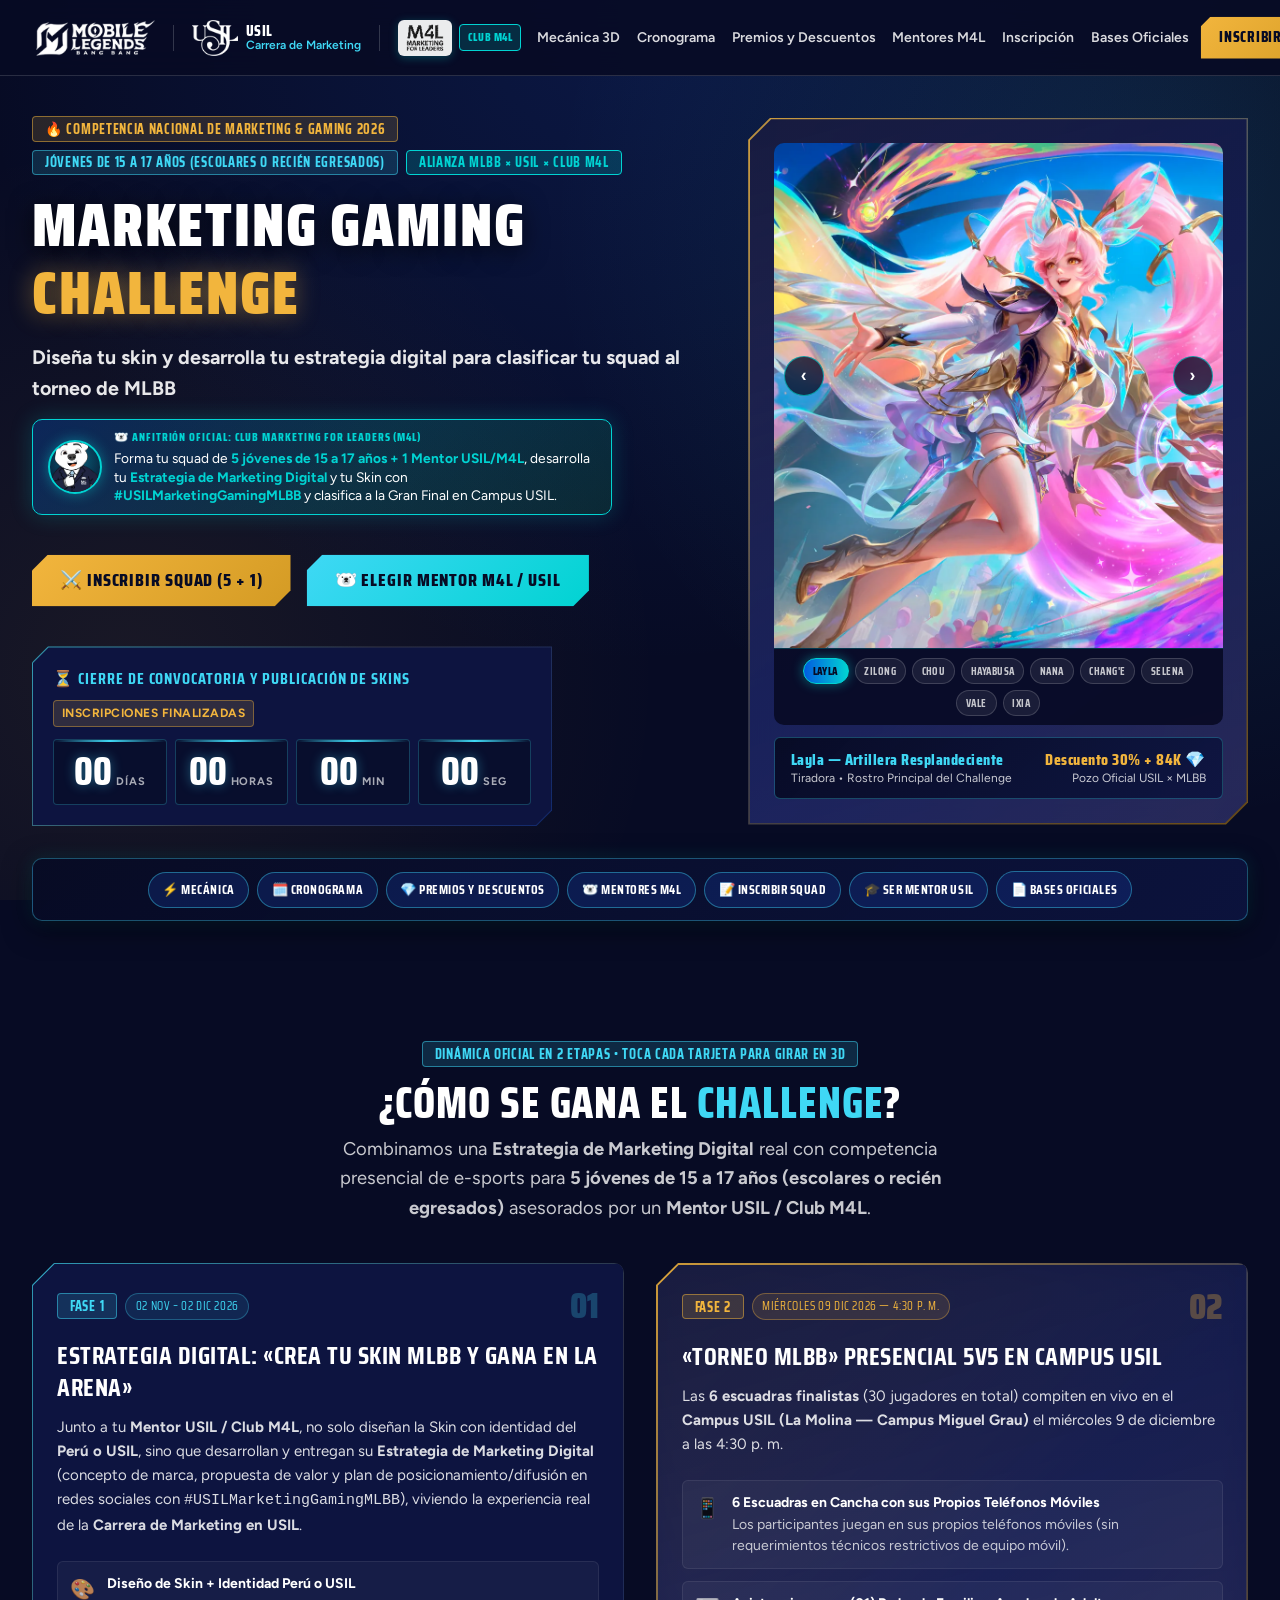
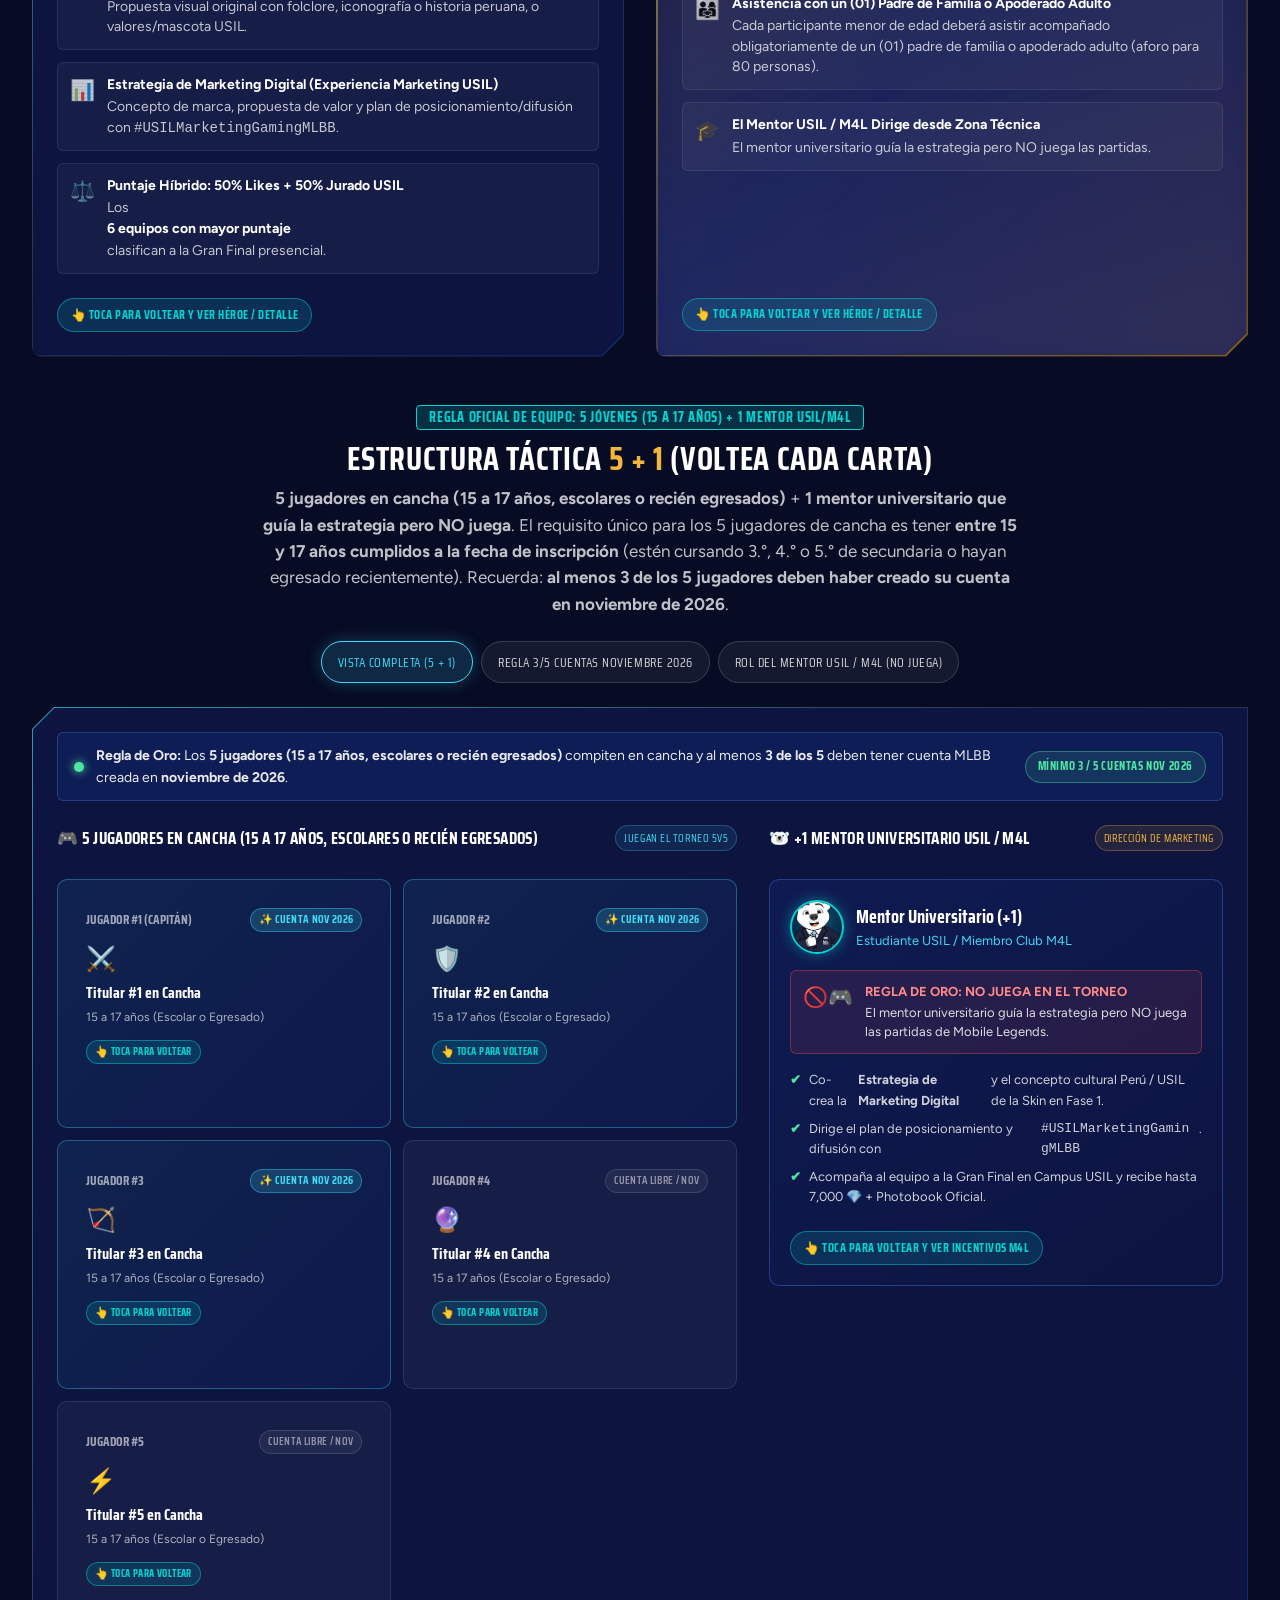
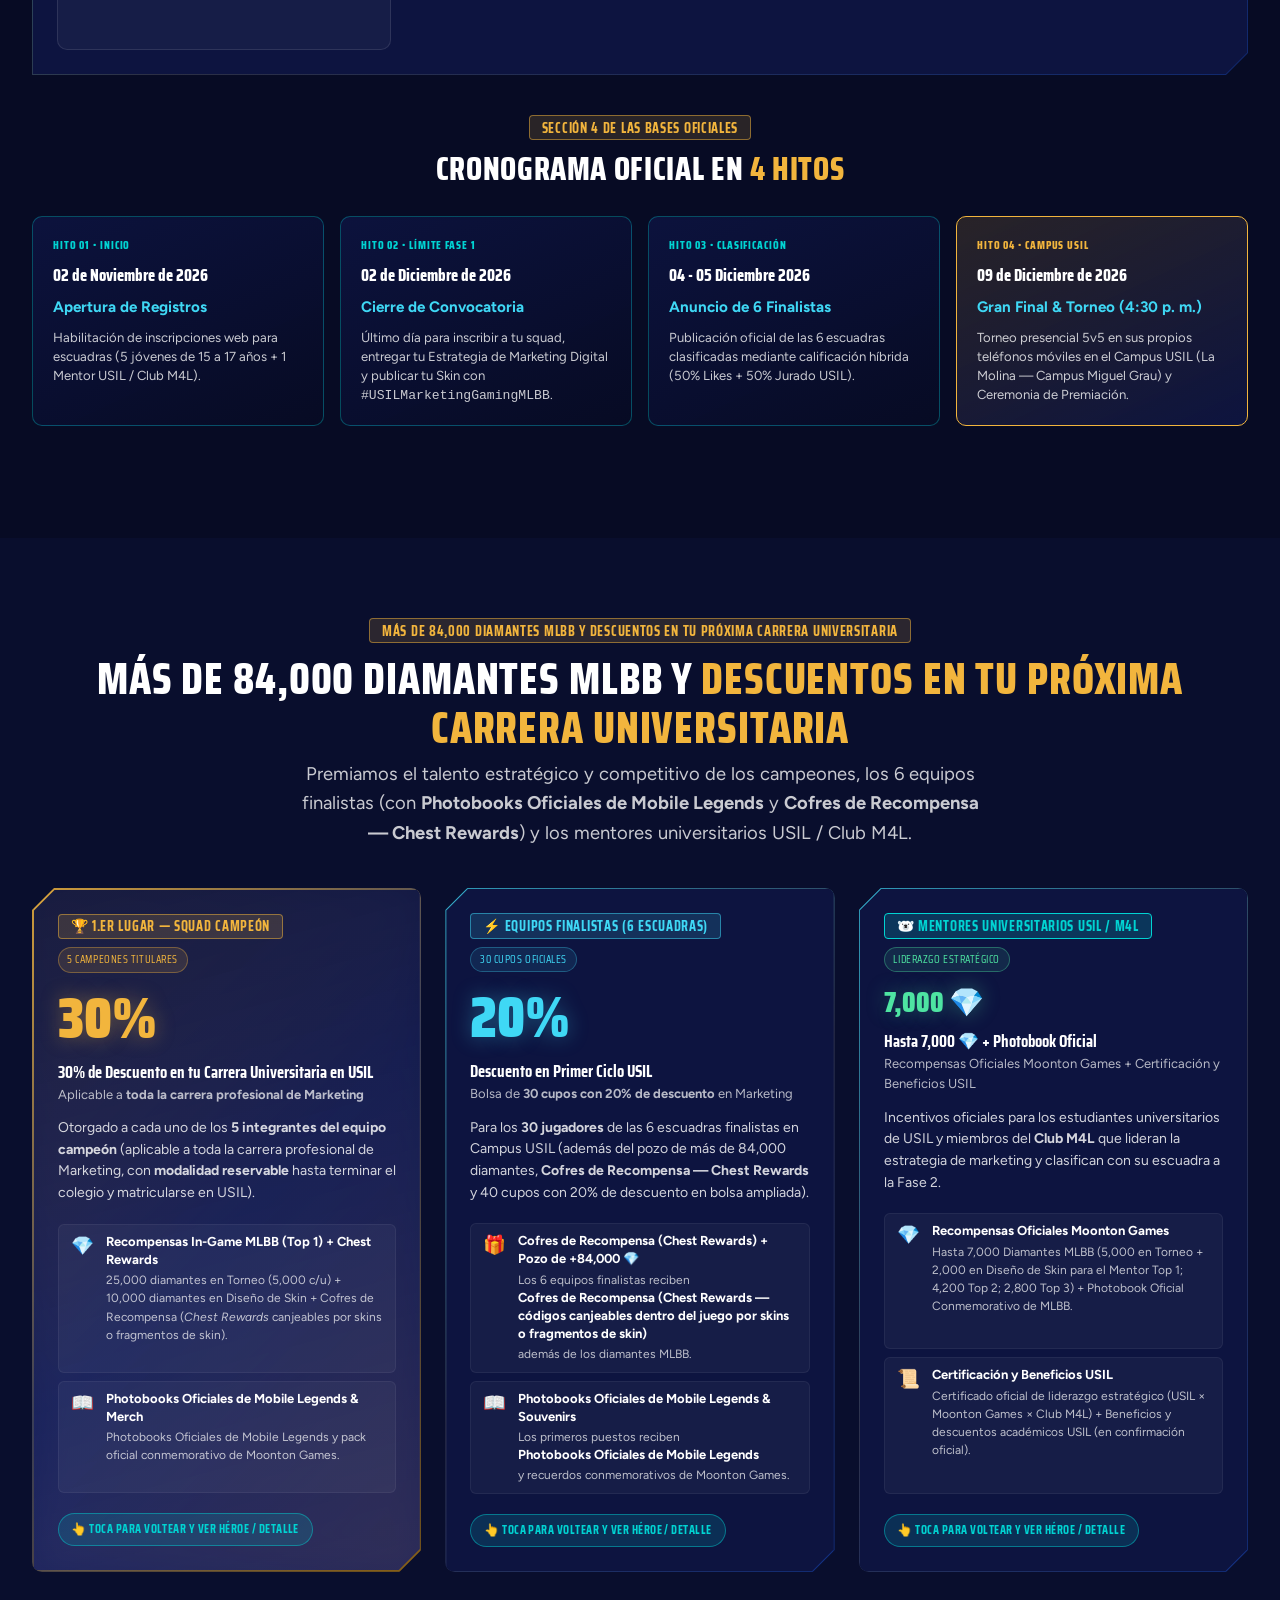
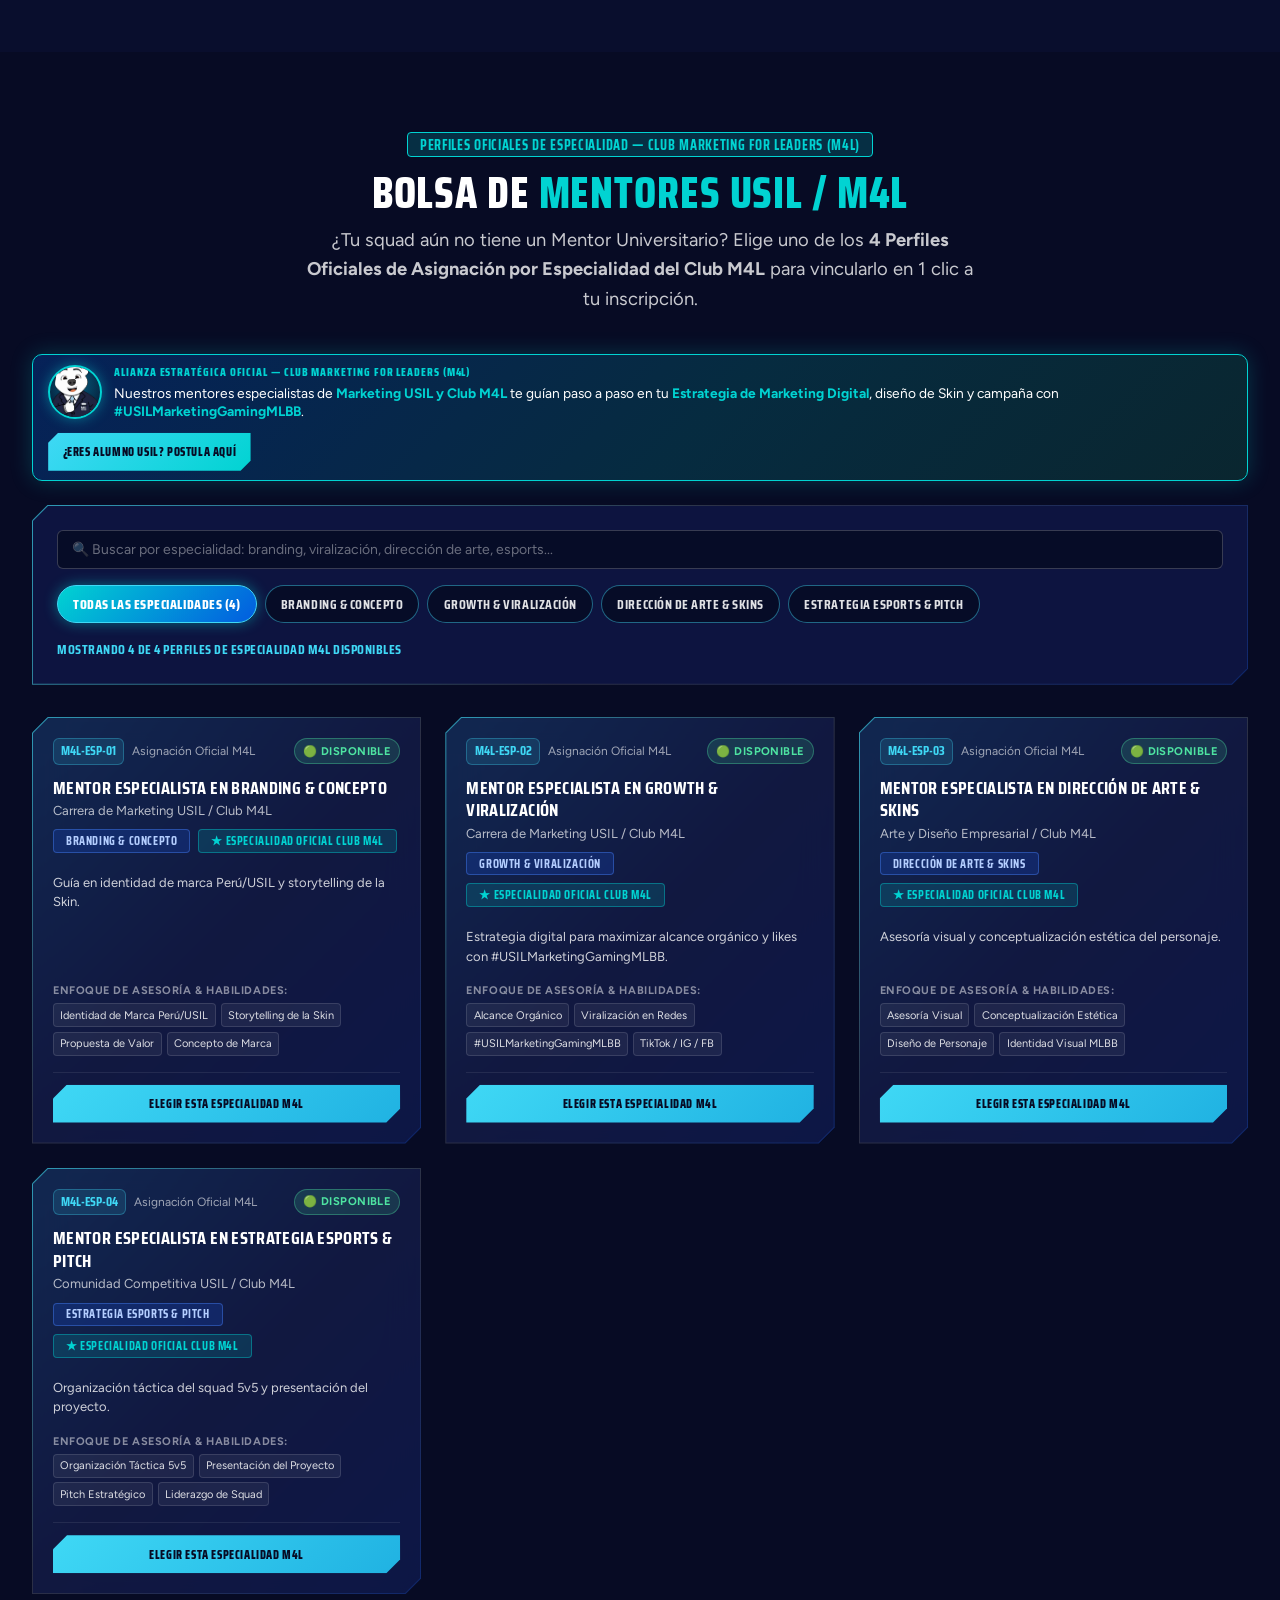
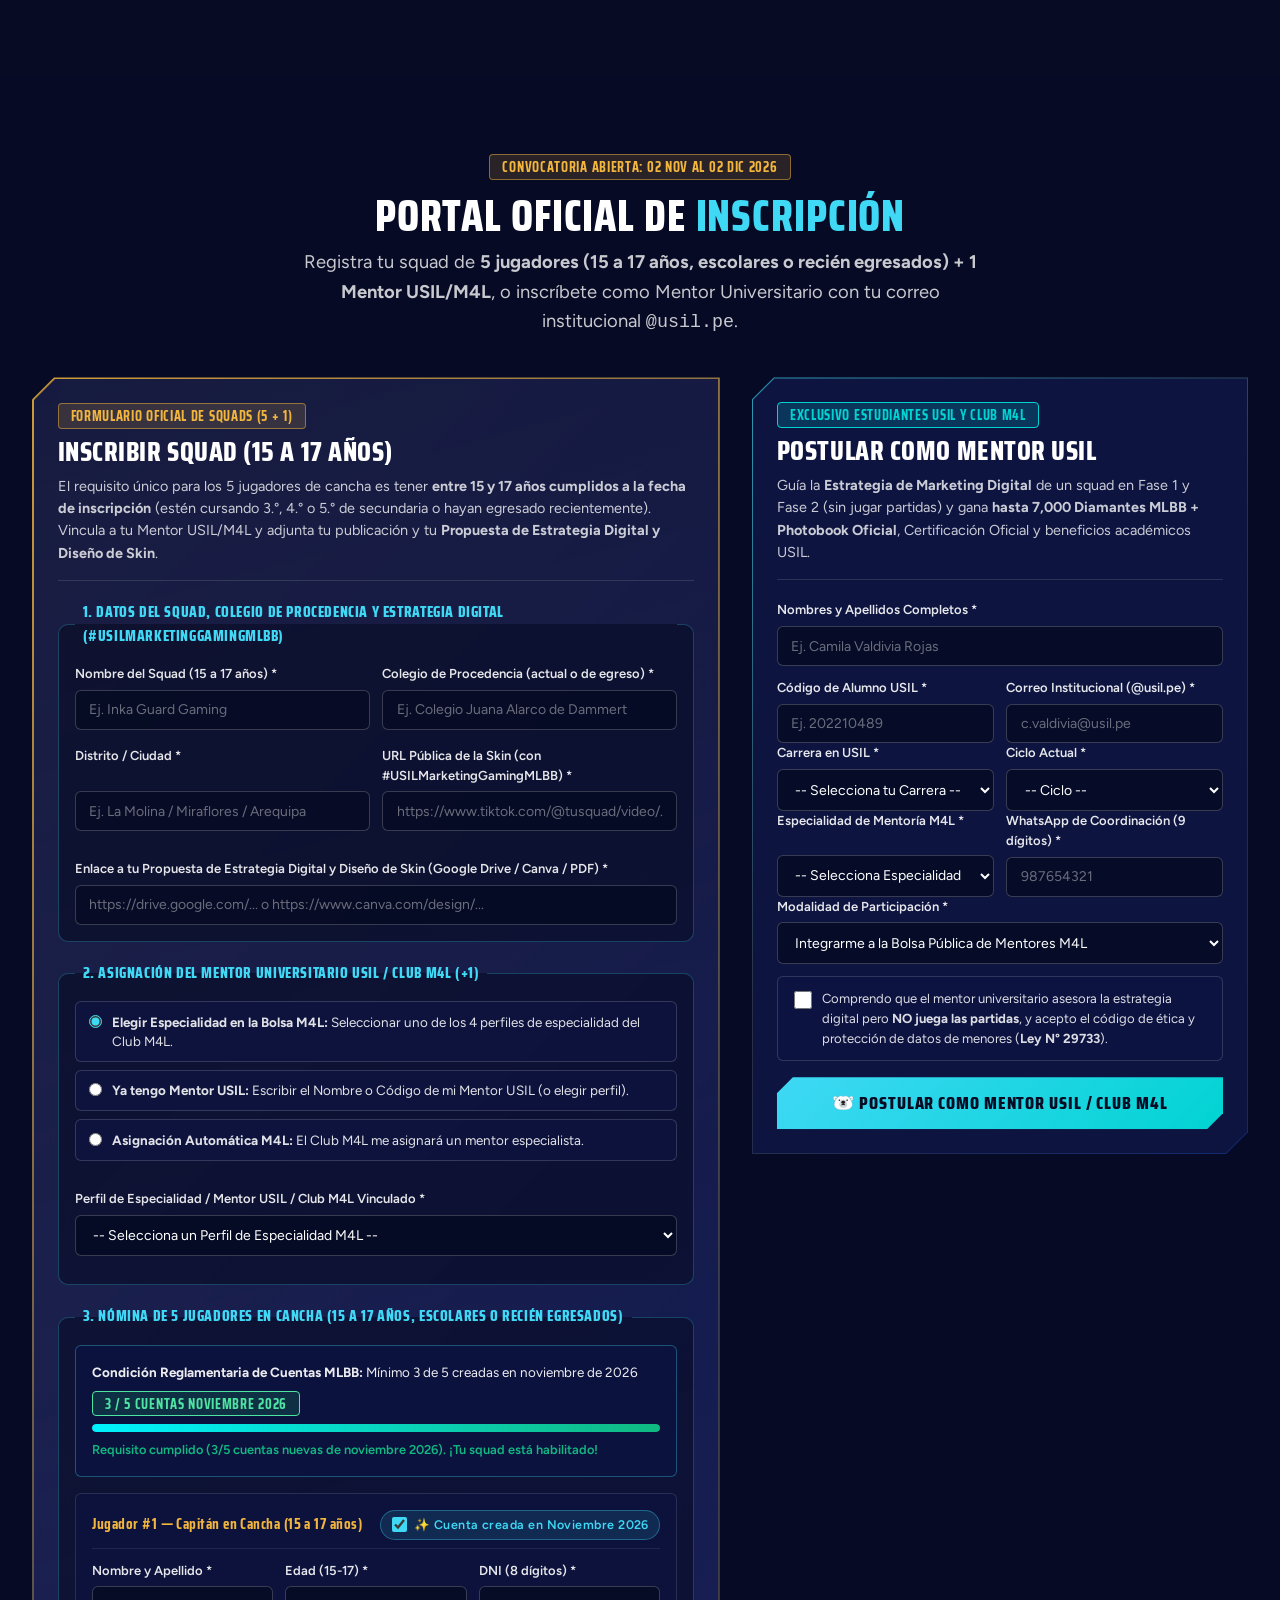
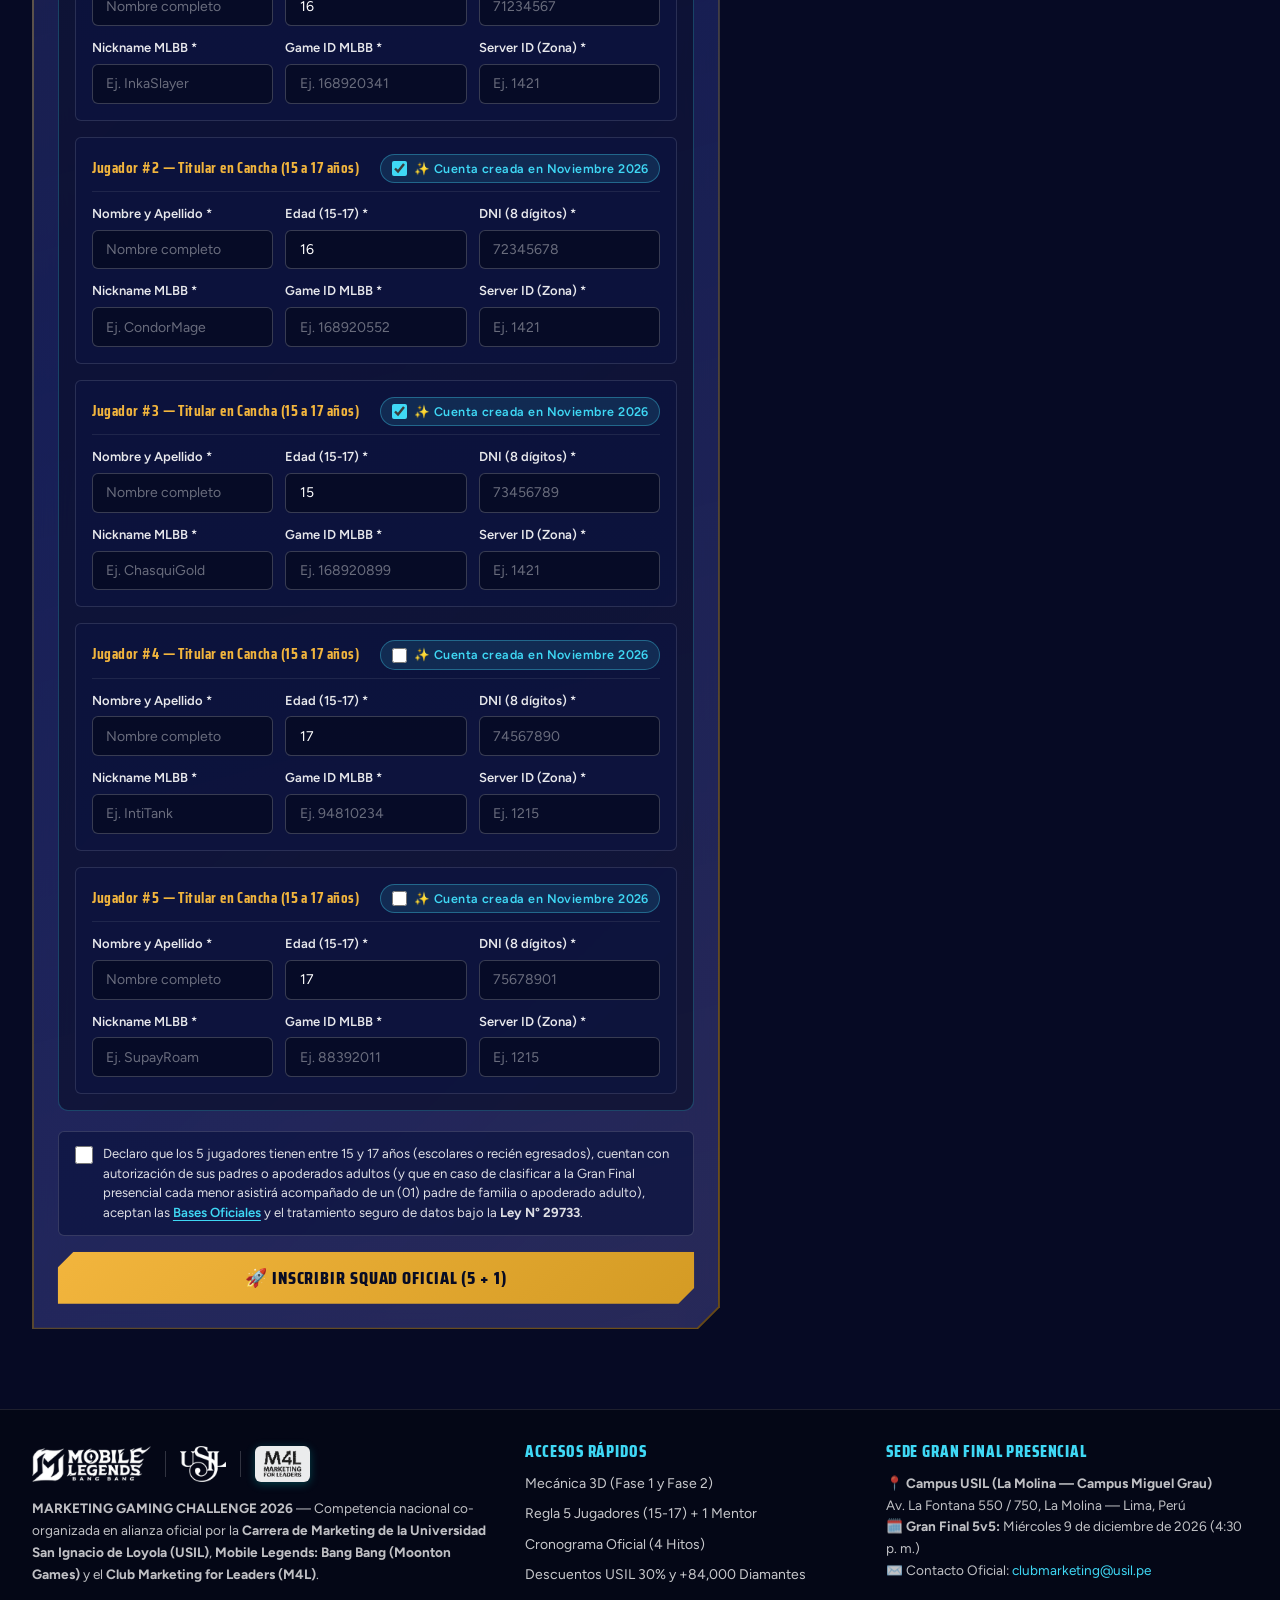
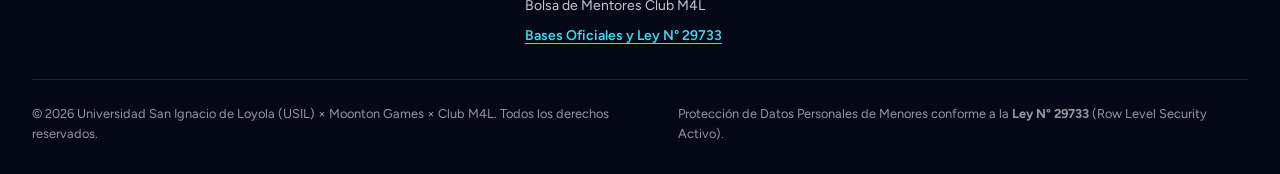
==== commit a4fb1f63: "fix(v6): harden mentor mode state transitions, strategy_doc_link validation, and smooth-scroll ancho" ====
--- a/propuesta_mlbb_usil_v6_visualizable.html
+++ b/propuesta_mlbb_usil_v6_visualizable.html
@@ -21,8 +21,8 @@
 
 /* tokens.css */
 /* ==========================================================================
-   Design Tokens - "Crea la skin, gana la arena"
-   Tripartite Alliance: MLBB 10th Anniversary × USIL Marketing 20 Años × Club M4L
+   Design Tokens - "MARKETING GAMING CHALLENGE 2026"
+   Tripartite Alliance: Mobile Legends: Bang Bang × USIL Carrera de Marketing × Club M4L
    ========================================================================== */
 
 @import url('https://fonts.googleapis.com/css2?family=Figtree:ital,wght@0,300..900;1,300..900&family=Saira+Condensed:wght@400;500;600;700;800;900&family=JetBrains+Mono:wght@400;500;700&display=swap');
@@ -160,8 +160,14 @@
 html {
   font-size: 16px;
   scroll-behavior: smooth;
+  scroll-padding-top: calc(var(--header-height) + var(--sp-4));
   -webkit-text-size-adjust: 100%;
   overflow-x: hidden;
+}
+
+section[id],
+div[id] {
+  scroll-margin-top: calc(var(--header-height) + var(--sp-4));
 }
 
 body {
@@ -3370,7 +3376,7 @@
    - Club M4L Polar Bear Host & Alliance Seal (#01D3D2, #025CE0, #137C53)
    - Interactive Hero Character Carousel (Layla, Zilong, Chou, Hayabusa, Nana, Chang'e, Selena, Vale, Ixia)
    - Interactive 3D Flip Cards (transform-style: preserve-3d, rotateY(180deg))
-   - Official 4-Milestone Timeline (Cronograma V3)
+   - Official 4-Milestone Timeline (Cronograma Oficial)
    ========================================================================== */
 
 /* --- Club M4L Polar Bear Host Badge & Co-Organization Seal --- */
@@ -3699,7 +3705,7 @@
   height: auto;
 }
 
-/* --- Official 4-Milestone Timeline (Cronograma Oficial V3) --- */
+/* --- Official 4-Milestone Timeline (Cronograma Oficial) --- */
 .timeline-4-section {
   margin-top: var(--sp-10);
   margin-bottom: var(--sp-8);
@@ -4959,7 +4965,7 @@
                       <span class="deliv-icon" aria-hidden="true">👨‍👩‍👧</span>
                       <div>
                         <strong>Asistencia con un (01) Padre de Familia o Apoderado Adulto</strong>
-                        <span>Cada participante menor de edad debe asistir acompañado obligatoriamente de un (01) padre de familia o apoderado adulto (aforo para 80 personas).</span>
+                        <span>Cada participante menor de edad deberá asistir acompañado obligatoriamente de un (01) padre de familia o apoderado adulto (aforo para 80 personas).</span>
                       </div>
                     </div>
                     <div class="deliverable-item">
@@ -4983,7 +4989,7 @@
                   <ul class="flip-back-bullets">
                     <li><span>⚡</span> <span><strong>Clasificados:</strong> 6 escuadras finalistas anunciadas entre el 04 y 05 de diciembre de 2026.</span></li>
                     <li><span>⚡</span> <span><strong>Equipos Móviles Propios:</strong> Partidas 5v5 en el Campus USIL; los participantes juegan en sus propios teléfonos móviles (sin requerimientos técnicos restrictivos de equipo móvil).</span></li>
-                    <li><span>⚡</span> <span><strong>Requisito Presencial (09 Dic, 4:30 p. m.):</strong> Cada participante menor de edad debe asistir acompañado obligatoriamente de un (01) padre de familia o apoderado adulto (aforo para 80 personas).</span></li>
+                    <li><span>⚡</span> <span><strong>Requisito Presencial (09 Dic, 4:30 p. m.):</strong> Cada participante menor de edad deberá asistir acompañado obligatoriamente de un (01) padre de familia o apoderado adulto (aforo para 80 personas).</span></li>
                     <li><span>⚡</span> <span><strong>Pozo de Arena:</strong> 60,000 diamantes en Torneo + 30% de Descuento en tu Carrera Universitaria en USIL para el Squad Campeón.</span></li>
                   </ul>
                   <div class="flip-cta-pill">🔄 Toca para volver al frente</div>
@@ -5007,7 +5013,7 @@
               ESTRUCTURA TÁCTICA <span style="color: var(--gold);">5 + 1</span> (VOLTEA CADA CARTA)
             </h3>
             <p class="team-visualizer-subtitle">
-              <strong>5 jugadores en cancha (15 a 17 años, escolares o recién egresados)</strong> + <strong>1 mentor universitario que guía la estrategia pero NO juega</strong>. El único requisito para los 5 jugadores de cancha es tener <strong>entre 15 y 17 años de edad</strong> a la fecha de inscripción (ya sea que estén cursando 3.°, 4.° o 5.° de secundaria o sean recién egresados del colegio). Recuerda: <strong>al menos 3 de los 5 jugadores deben haber creado su cuenta en noviembre de 2026</strong>.
+              <strong>5 jugadores en cancha (15 a 17 años, escolares o recién egresados)</strong> + <strong>1 mentor universitario que guía la estrategia pero NO juega</strong>. El requisito único para los 5 jugadores de cancha es tener <strong>entre 15 y 17 años cumplidos a la fecha de inscripción</strong> (estén cursando 3.°, 4.° o 5.° de secundaria o hayan egresado recientemente). Recuerda: <strong>al menos 3 de los 5 jugadores deben haber creado su cuenta en noviembre de 2026</strong>.
             </p>
           </div>
 
@@ -5556,7 +5562,7 @@
             </div>
 
             <div class="mentor-count-status" id="mentoresCountLabel">
-              Mostrando 4 de 4 especialidades M4L disponibles
+              Mostrando 4 de 4 perfiles de especialidad M4L disponibles
             </div>
           </div>
         </div>
@@ -5599,7 +5605,7 @@
                   <span class="badge badge-gold">Formulario Oficial de Squads (5 + 1)</span>
                   <h3 class="form-panel-title">Inscribir Squad (15 a 17 años)</h3>
                   <p class="form-panel-sub">
-                    El único requisito para los 5 jugadores de cancha es tener <strong>entre 15 y 17 años de edad</strong> a la fecha de inscripción (ya sea que estén cursando 3.°, 4.° o 5.° de secundaria o sean recién egresados del colegio). Vincula a tu Mentor USIL/M4L y adjunta tu publicación y tu <strong>Propuesta de Estrategia Digital y Diseño de Skin</strong>.
+                    El requisito único para los 5 jugadores de cancha es tener <strong>entre 15 y 17 años cumplidos a la fecha de inscripción</strong> (estén cursando 3.°, 4.° o 5.° de secundaria o hayan egresado recientemente). Vincula a tu Mentor USIL/M4L y adjunta tu publicación y tu <strong>Propuesta de Estrategia Digital y Diseño de Skin</strong>.
                   </p>
                 </div>
 
@@ -5998,7 +6004,7 @@
                     <label for="mentorRegTypeSelect" class="form-label">Modalidad de Participación *</label>
                     <select id="mentorRegTypeSelect" name="mentor_reg_type" class="form-input form-select">
                       <option value="Bolsa Pública M4L">Integrarme a la Bolsa Pública de Mentores M4L</option>
-                      <option value="Squad Escolar Propio">Ya coordino con un squad específico</option>
+                      <option value="Squad Propio (15 a 17 años)">Ya coordino con un squad específico</option>
                     </select>
                   </div>
 
@@ -6122,7 +6128,7 @@
           <div class="legal-clause">
             <h4>Cláusula 2: Conformación de Equipos (5+1), Inclusión de Jóvenes de 15 a 17 años y Cuentas Nuevas de Noviembre 2026</h4>
             <p>
-              Cada equipo participante está conformado por <strong>6 integrantes</strong>: <strong>5 jugadores en cancha (15 a 17 años, escolares o recién egresados)</strong> + <strong>1 mentor universitario que guía la estrategia pero NO juega</strong> las partidas del torneo. <strong>Requisito Único de Edad:</strong> El único requisito para los 5 jugadores de cancha es tener <strong>entre 15 y 17 años de edad</strong> a la fecha de inscripción, ya sea que estén cursando 3.°, 4.° o 5.° de secundaria o sean recién egresados del colegio. <strong>Condición Reglamentaria de Cuentas:</strong> Es requisito obligatorio que <strong>al menos 3 de los 5 jugadores deben haber creado su cuenta en noviembre de 2026</strong> (nuevos ID de jugador verificables).
+              Cada equipo participante está conformado por <strong>6 integrantes</strong>: <strong>5 jugadores en cancha (15 a 17 años, escolares o recién egresados)</strong> + <strong>1 mentor universitario que guía la estrategia pero NO juega</strong> las partidas del torneo. <strong>Requisito Único de Edad:</strong> El requisito único para los 5 jugadores de cancha es tener <strong>entre 15 y 17 años cumplidos a la fecha de inscripción</strong> (estén cursando 3.°, 4.° o 5.° de secundaria o hayan egresado recientemente). <strong>Condición Reglamentaria de Cuentas:</strong> Es requisito obligatorio que <strong>al menos 3 de los 5 jugadores deben haber creado su cuenta en noviembre de 2026</strong> (nuevos ID de jugador verificables).
             </p>
           </div>
 
@@ -6971,10 +6977,8 @@
   if (!payload.social_link || !/^https?:\/\/.+/i.test(String(payload.social_link).trim())) {
     errors.push('Debes ingresar el enlace público (URL) de la publicación con el hashtag #USILMarketingGamingMLBB.');
   }
-  if (payload.strategy_doc_link !== undefined) {
-    if (!payload.strategy_doc_link || !/^https?:\/\/.+/i.test(String(payload.strategy_doc_link).trim())) {
-      errors.push('Debes ingresar el enlace a tu Propuesta de Estrategia Digital y Diseño de Skin (Google Drive / Canva / PDF).');
-    }
+  if (!payload.strategy_doc_link || !/^https?:\/\/.+/i.test(String(payload.strategy_doc_link).trim())) {
+    errors.push('Debes ingresar el enlace a tu Propuesta de Estrategia Digital y Diseño de Skin (Google Drive / Canva / PDF).');
   }
 
   const validModes = ['choose', 'direct', 'random'];
@@ -6987,8 +6991,7 @@
   }
   if (payload.mentor_mode === 'direct') {
     const hasCustom = payload.custom_mentor_name && String(payload.custom_mentor_name).trim().length >= 2;
-    const hasMentorId = payload.mentor_id && String(payload.mentor_id).trim().length >= 2;
-    if (!hasCustom && !hasMentorId) {
+    if (!hasCustom) {
       errors.push('Debes escribir el Nombre o Código de tu Mentor USIL.');
     }
   }
@@ -7380,8 +7383,15 @@
   function syncMentorModeControls() {
     const checkedRadio = document.querySelector('input[name="mentor_mode"]:checked');
     const mode = checkedRadio ? checkedRadio.value : 'choose';
+    const feedbackBox = document.getElementById('schoolFormFeedback');
+    if (feedbackBox && feedbackBox.classList.contains('is-error')) {
+      feedbackBox.style.display = 'none';
+    }
 
     if (mode === 'direct') {
+      if (typeof window !== 'undefined' && typeof window.clearSelectedMentor === 'function') {
+        window.clearSelectedMentor();
+      }
       if (customMentorWrap) customMentorWrap.style.display = 'flex';
       if (customMentorInput) {
         customMentorInput.disabled = false;
@@ -7390,6 +7400,10 @@
       if (mentorSelectWrap) mentorSelectWrap.style.display = 'none';
       if (mentorSelect) {
         mentorSelect.disabled = true;
+        mentorSelect.value = '';
+        if (mentorSelect.options && mentorSelect.options.length > 0) {
+          mentorSelect.selectedIndex = 0;
+        }
       }
     } else if (mode === 'random') {
       if (typeof window !== 'undefined' && typeof window.clearSelectedMentor === 'function') {
@@ -7406,7 +7420,10 @@
       }
       if (mentorSelect) {
         mentorSelect.disabled = true;
-        mentorSelect.value = 'ASIGNACION_ALEATORIA_M4L';
+        mentorSelect.value = '';
+        if (mentorSelect.options && mentorSelect.options.length > 0) {
+          mentorSelect.selectedIndex = 0;
+        }
       }
     } else {
       // mode === 'choose'
@@ -7421,8 +7438,8 @@
       }
       if (mentorSelect) {
         mentorSelect.disabled = false;
-        if (mentorSelect.value === 'ASIGNACION_ALEATORIA_M4L') {
-          mentorSelect.value = '';
+        if (mentorSelect.selectedIndex < 0 && mentorSelect.options && mentorSelect.options.length > 0) {
+          mentorSelect.selectedIndex = 0;
         }
       }
     }
@@ -7432,6 +7449,22 @@
     radio.addEventListener('change', syncMentorModeControls);
   });
   syncMentorModeControls();
+
+  if (mentorSelect) {
+    mentorSelect.addEventListener('change', () => {
+      const val = mentorSelect.value;
+      if (!val) {
+        if (typeof window !== 'undefined' && typeof window.clearSelectedMentor === 'function') {
+          window.clearSelectedMentor();
+        }
+      } else if (typeof MENTORES_DATA !== 'undefined' && Array.isArray(MENTORES_DATA)) {
+        const found = MENTORES_DATA.find(m => m.id === val);
+        if (found && typeof window !== 'undefined' && typeof window.selectMentor === 'function') {
+          window.selectMentor(found.id);
+        }
+      }
+    });
+  }
 
   const schoolForm = document.getElementById('schoolSquadForm');
   if (schoolForm) {
@@ -7478,7 +7511,7 @@
   const resolvedMentorId = mentorMode === 'random'
     ? 'ASIGNACION_ALEATORIA_M4L'
     : (mentorMode === 'direct'
-        ? (customMentorName || cleanPlainText(mentorSelect?.value || ''))
+        ? customMentorName
         : cleanPlainText(mentorSelect?.value || ''));
 
   const payload = {
@@ -7927,7 +7960,7 @@
           const isOpen = drawer.classList.toggle('is-open');
           toggleBtn.setAttribute('aria-expanded', isOpen ? 'true' : 'false');
         });
-        drawer.querySelectorAll('a').forEach(link => {
+        drawer.querySelectorAll('a, button').forEach(link => {
           link.addEventListener('click', () => {
             drawer.classList.remove('is-open');
             toggleBtn.setAttribute('aria-expanded', 'false');
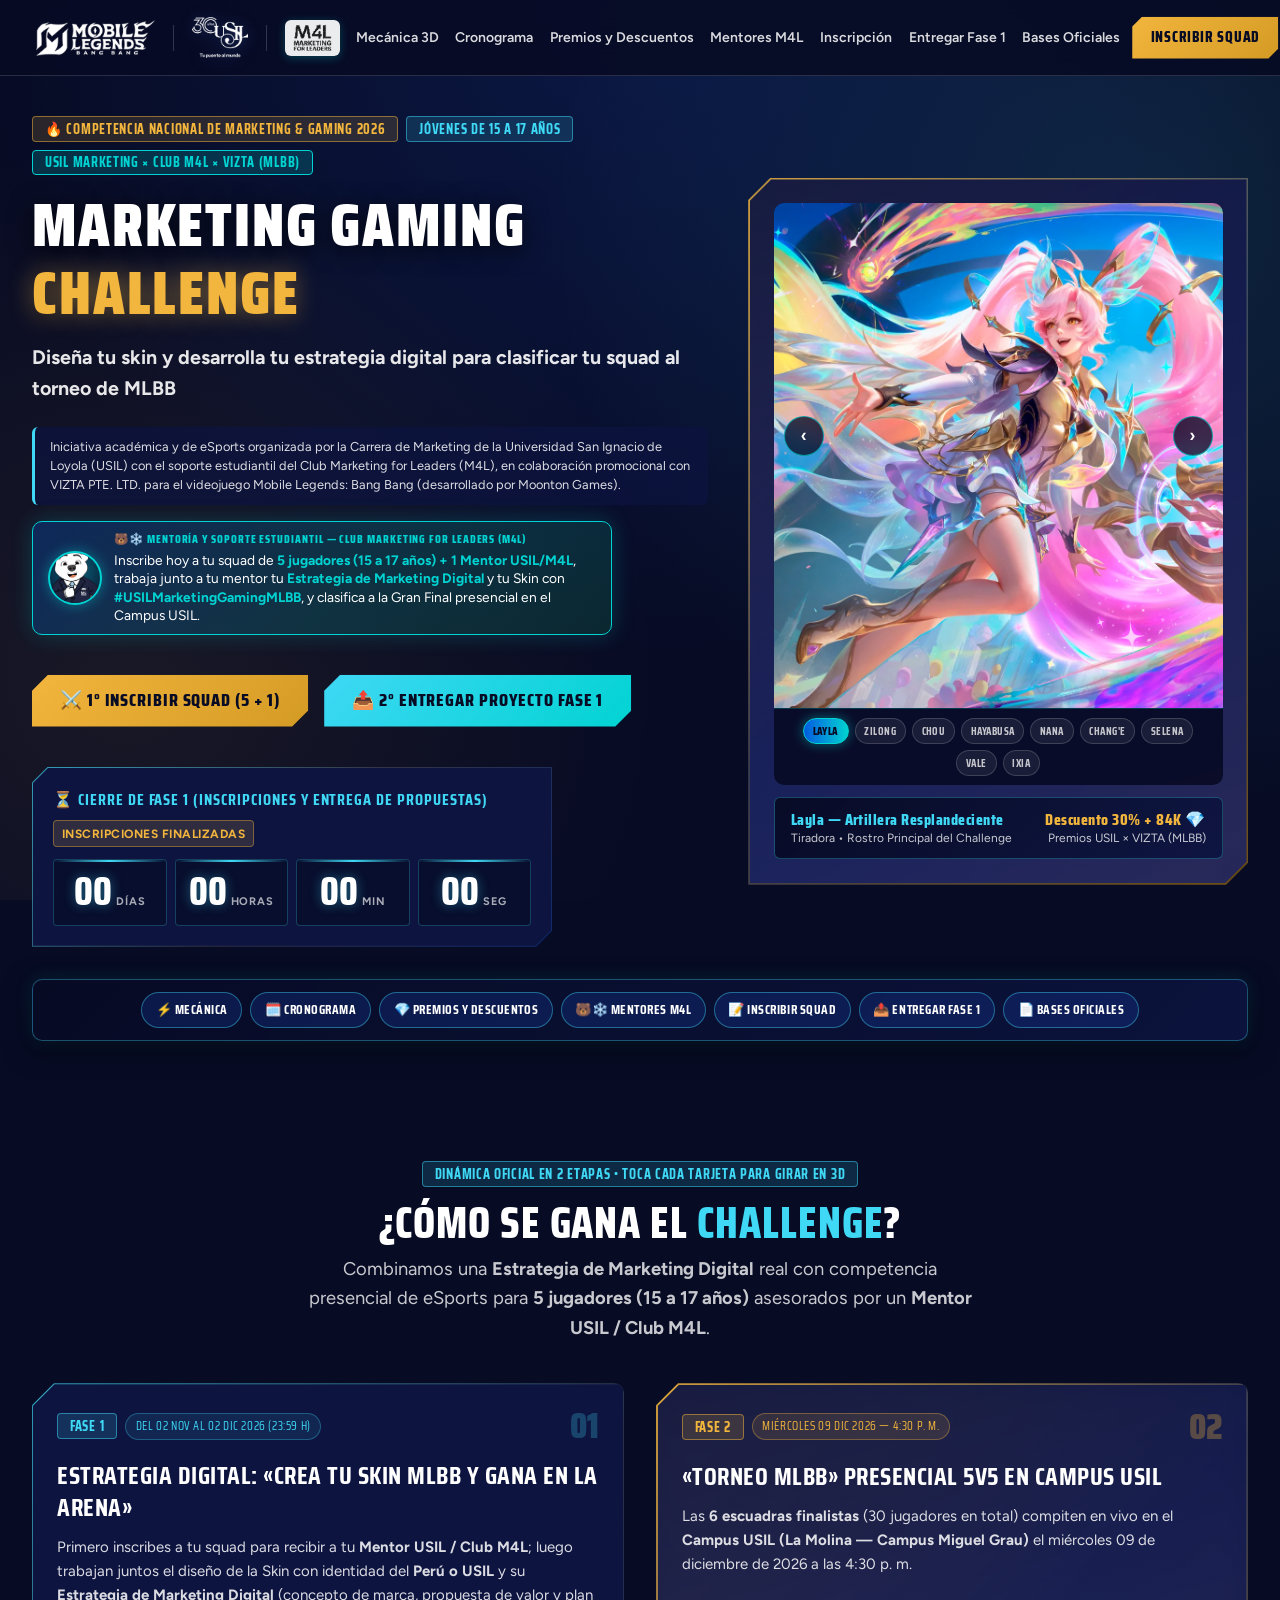
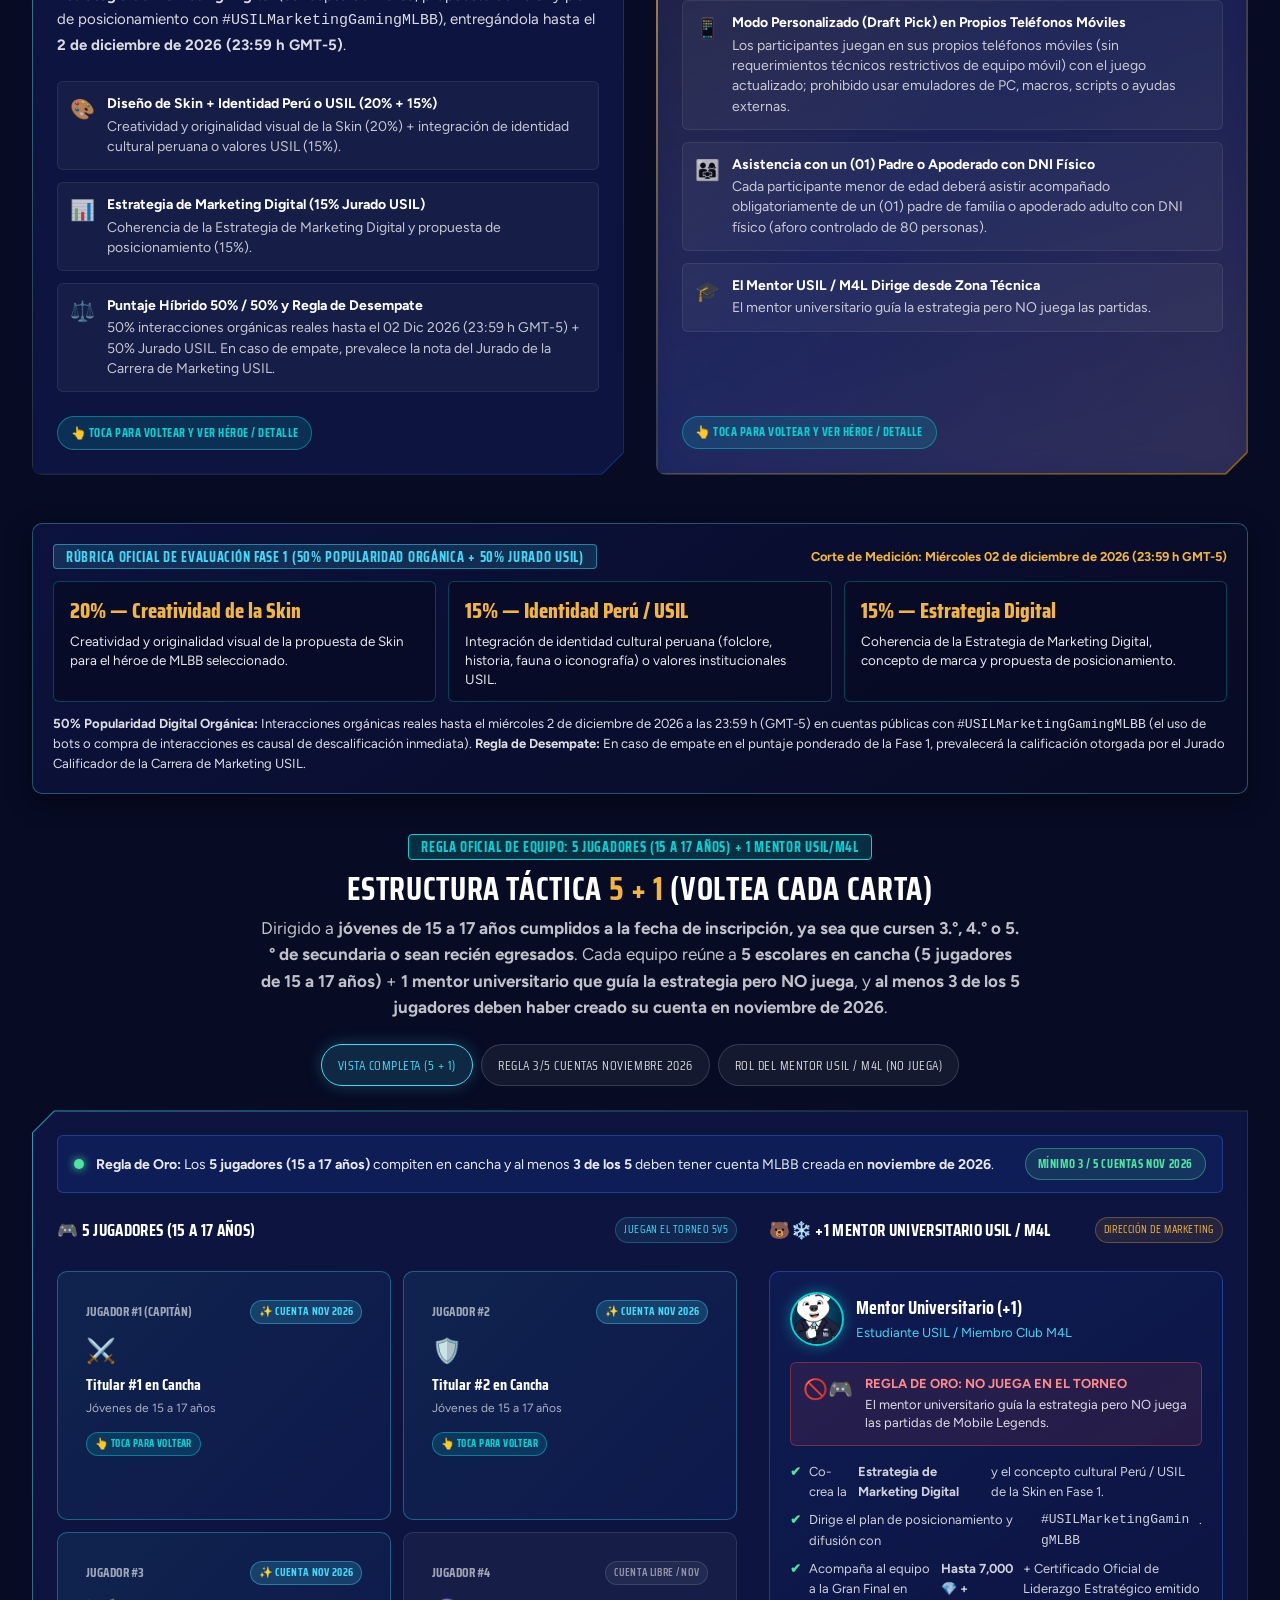
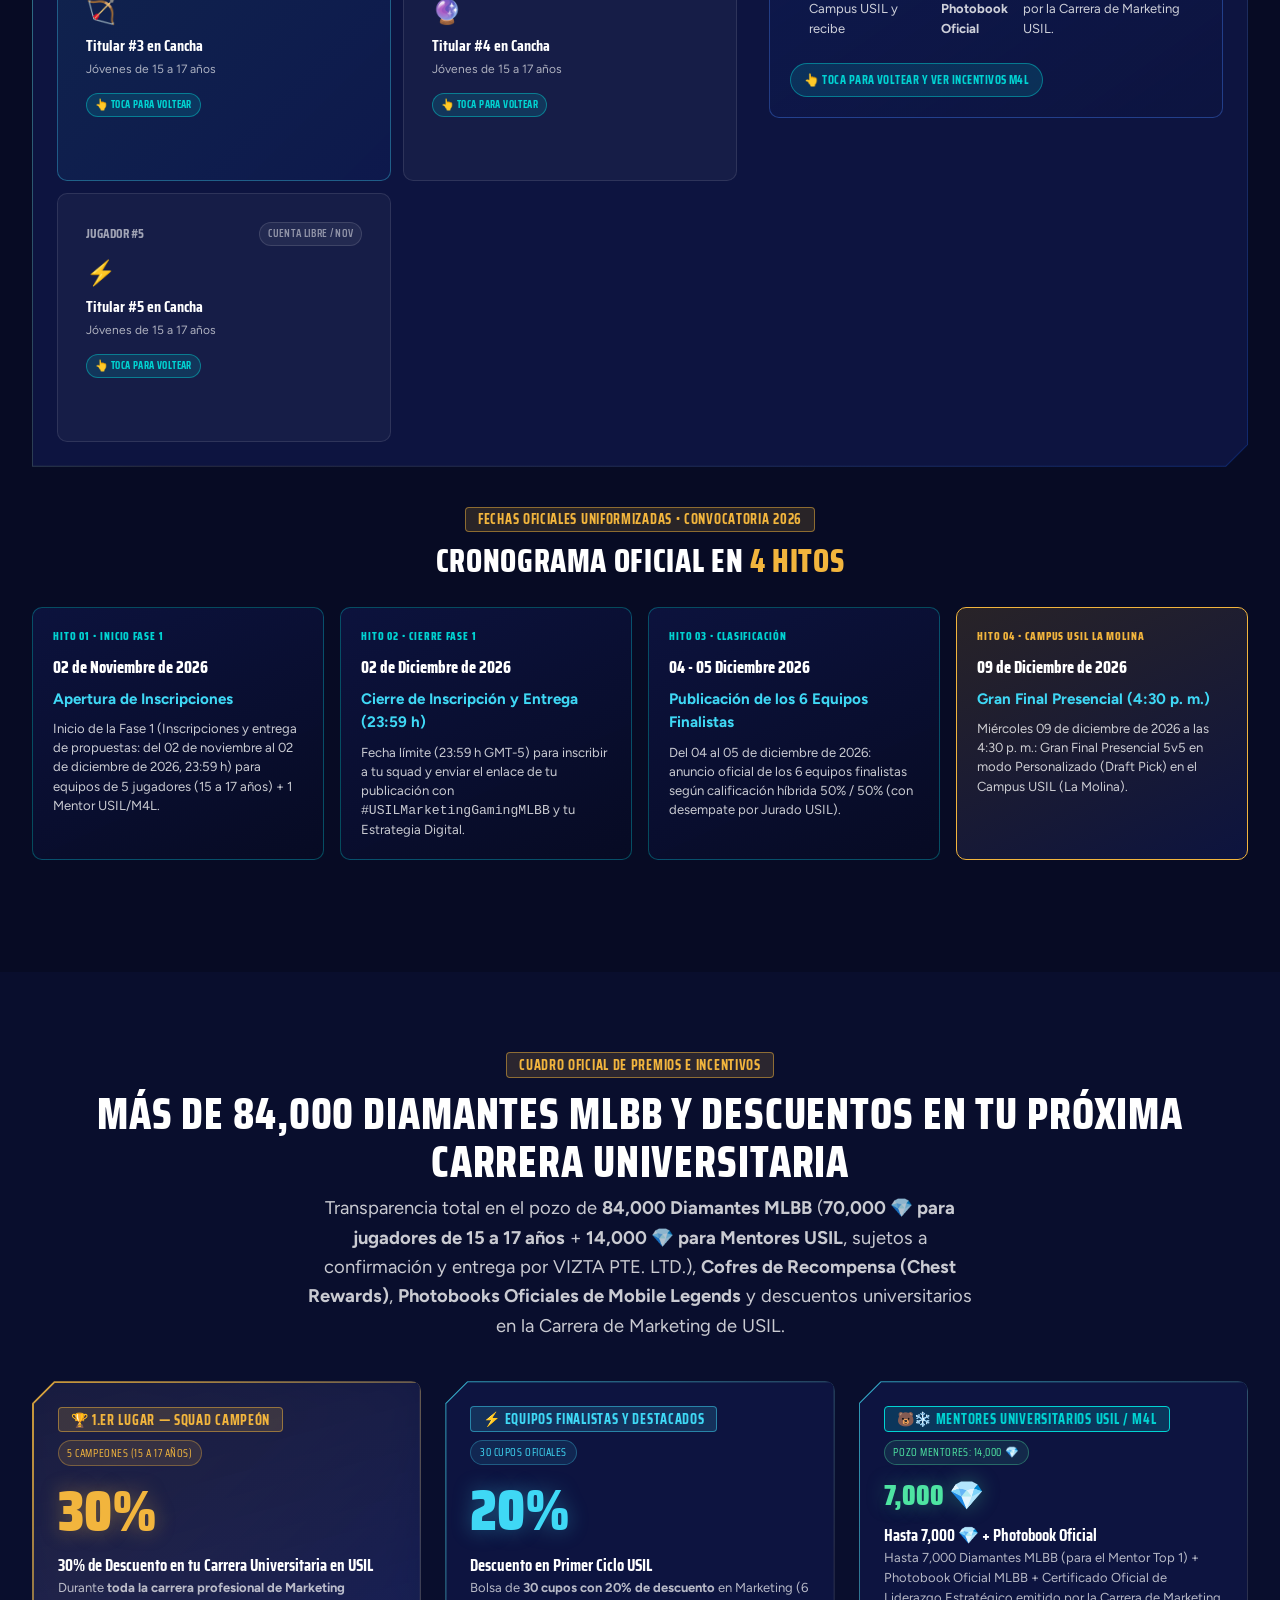
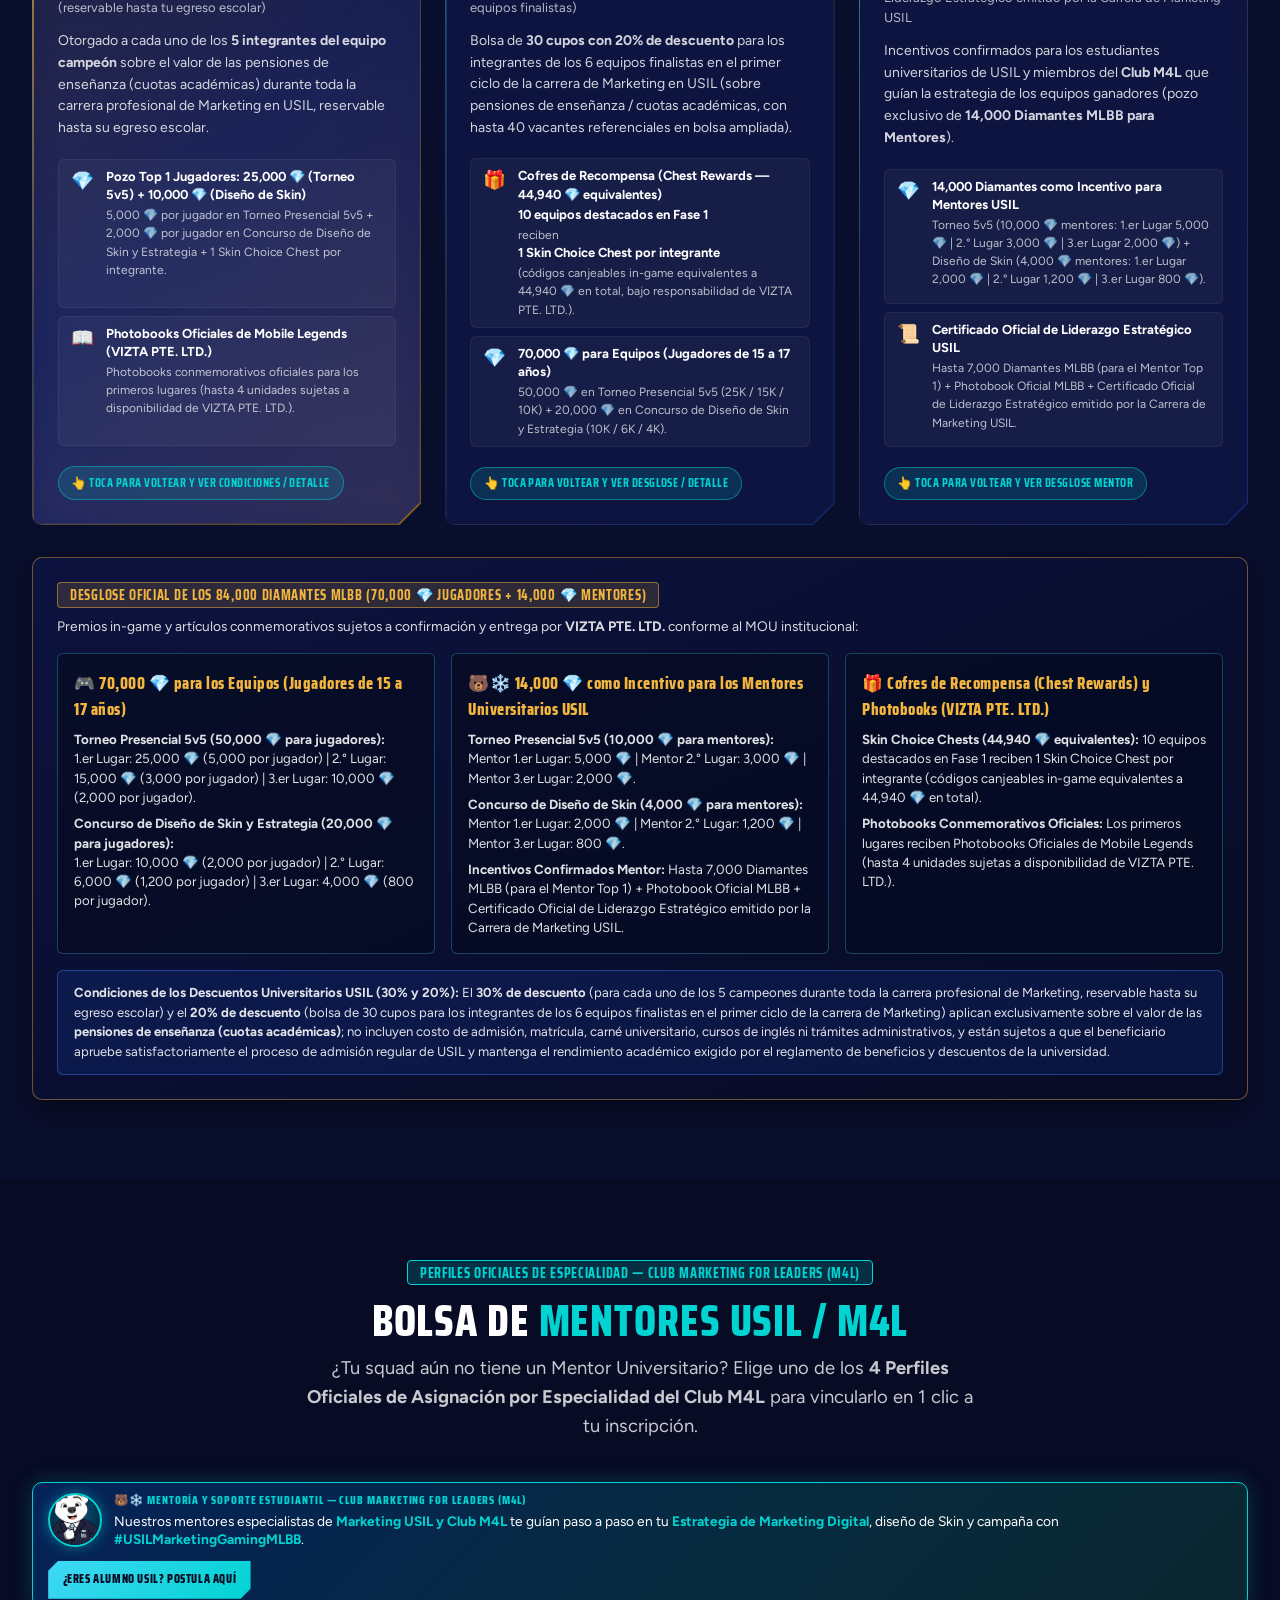
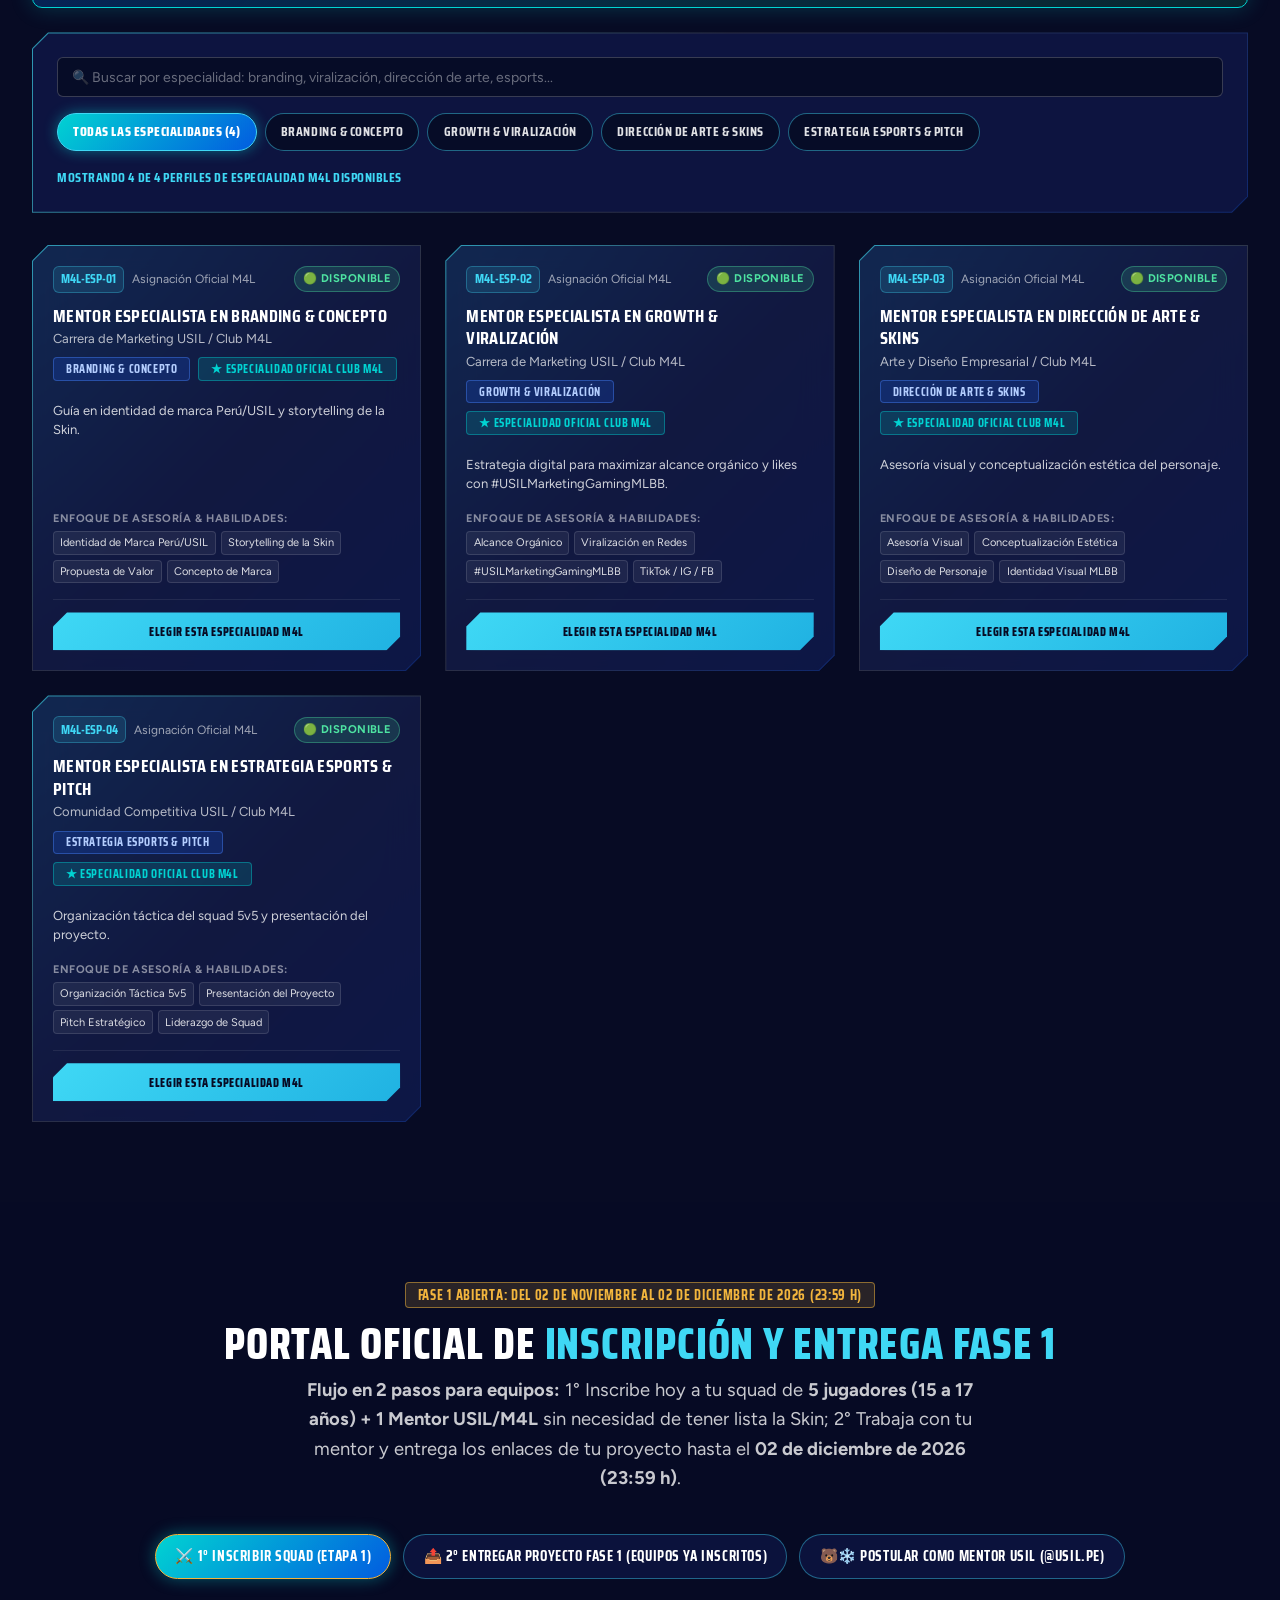
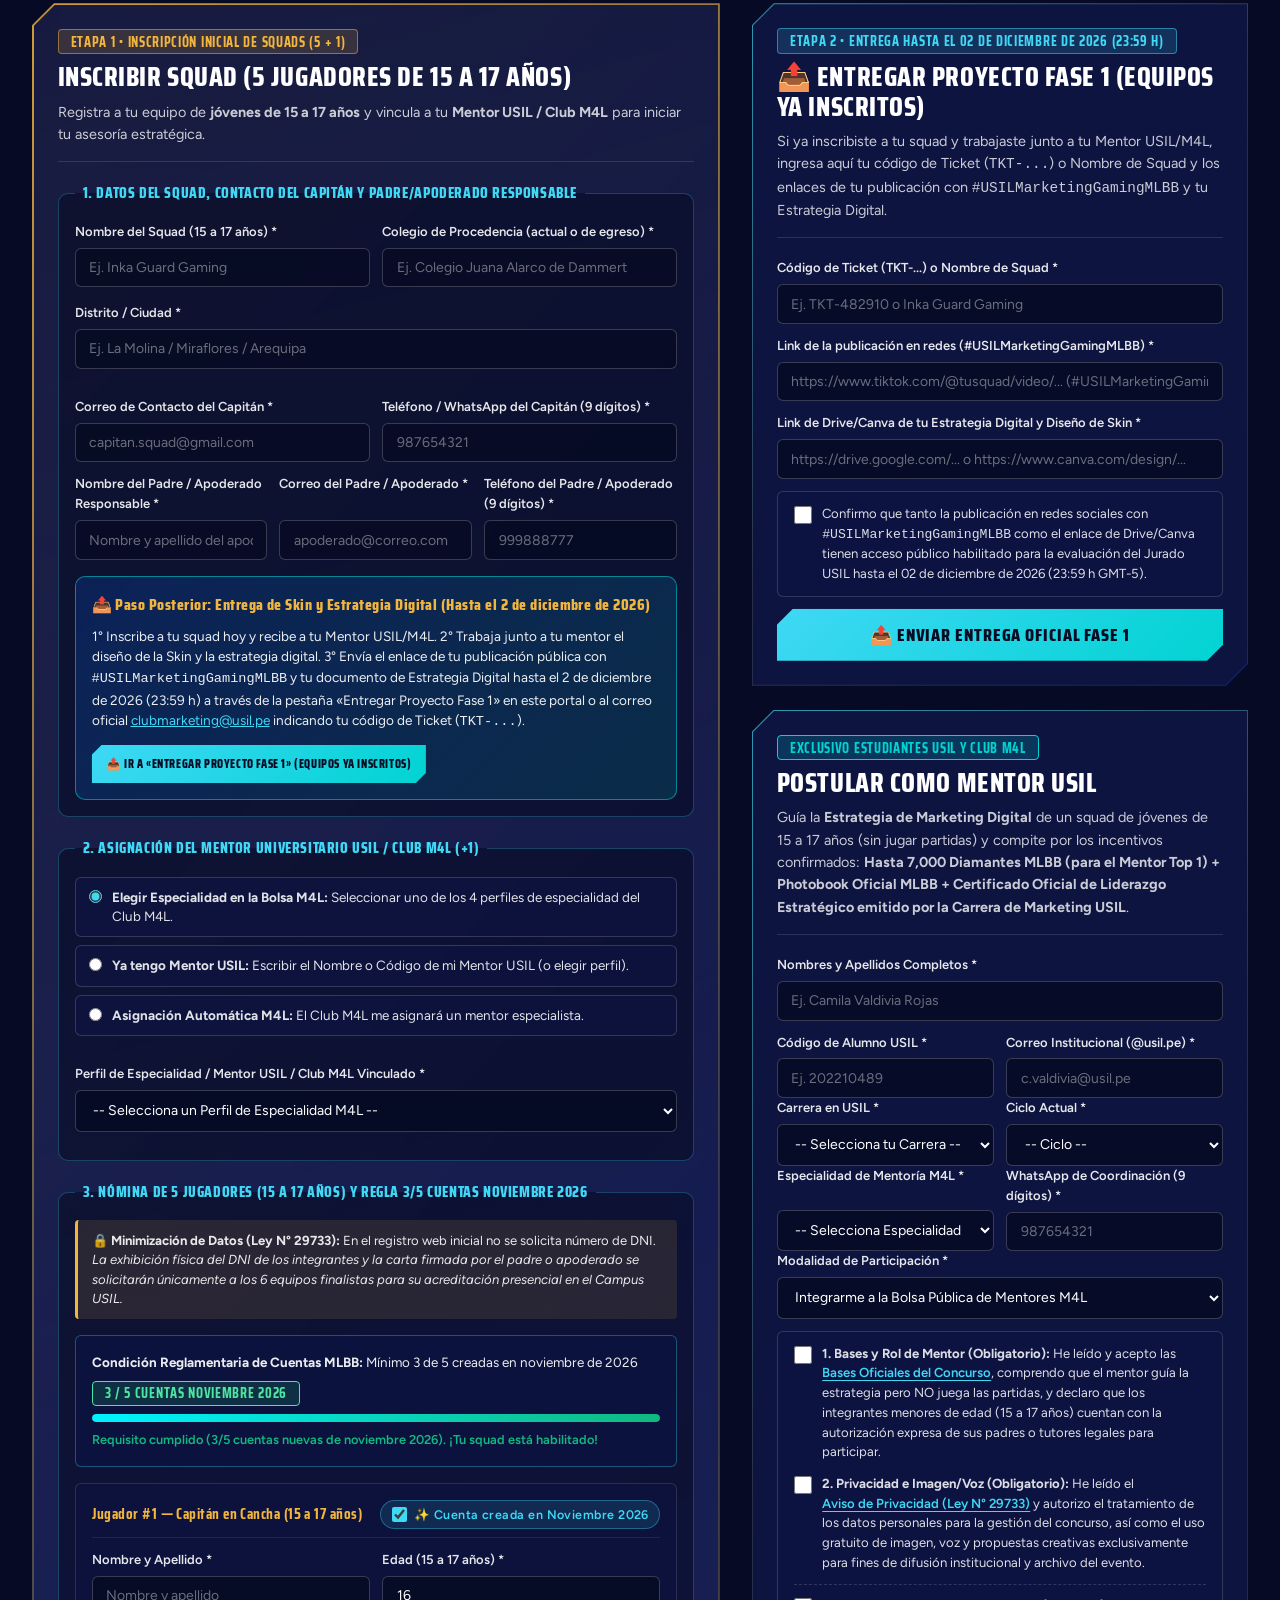
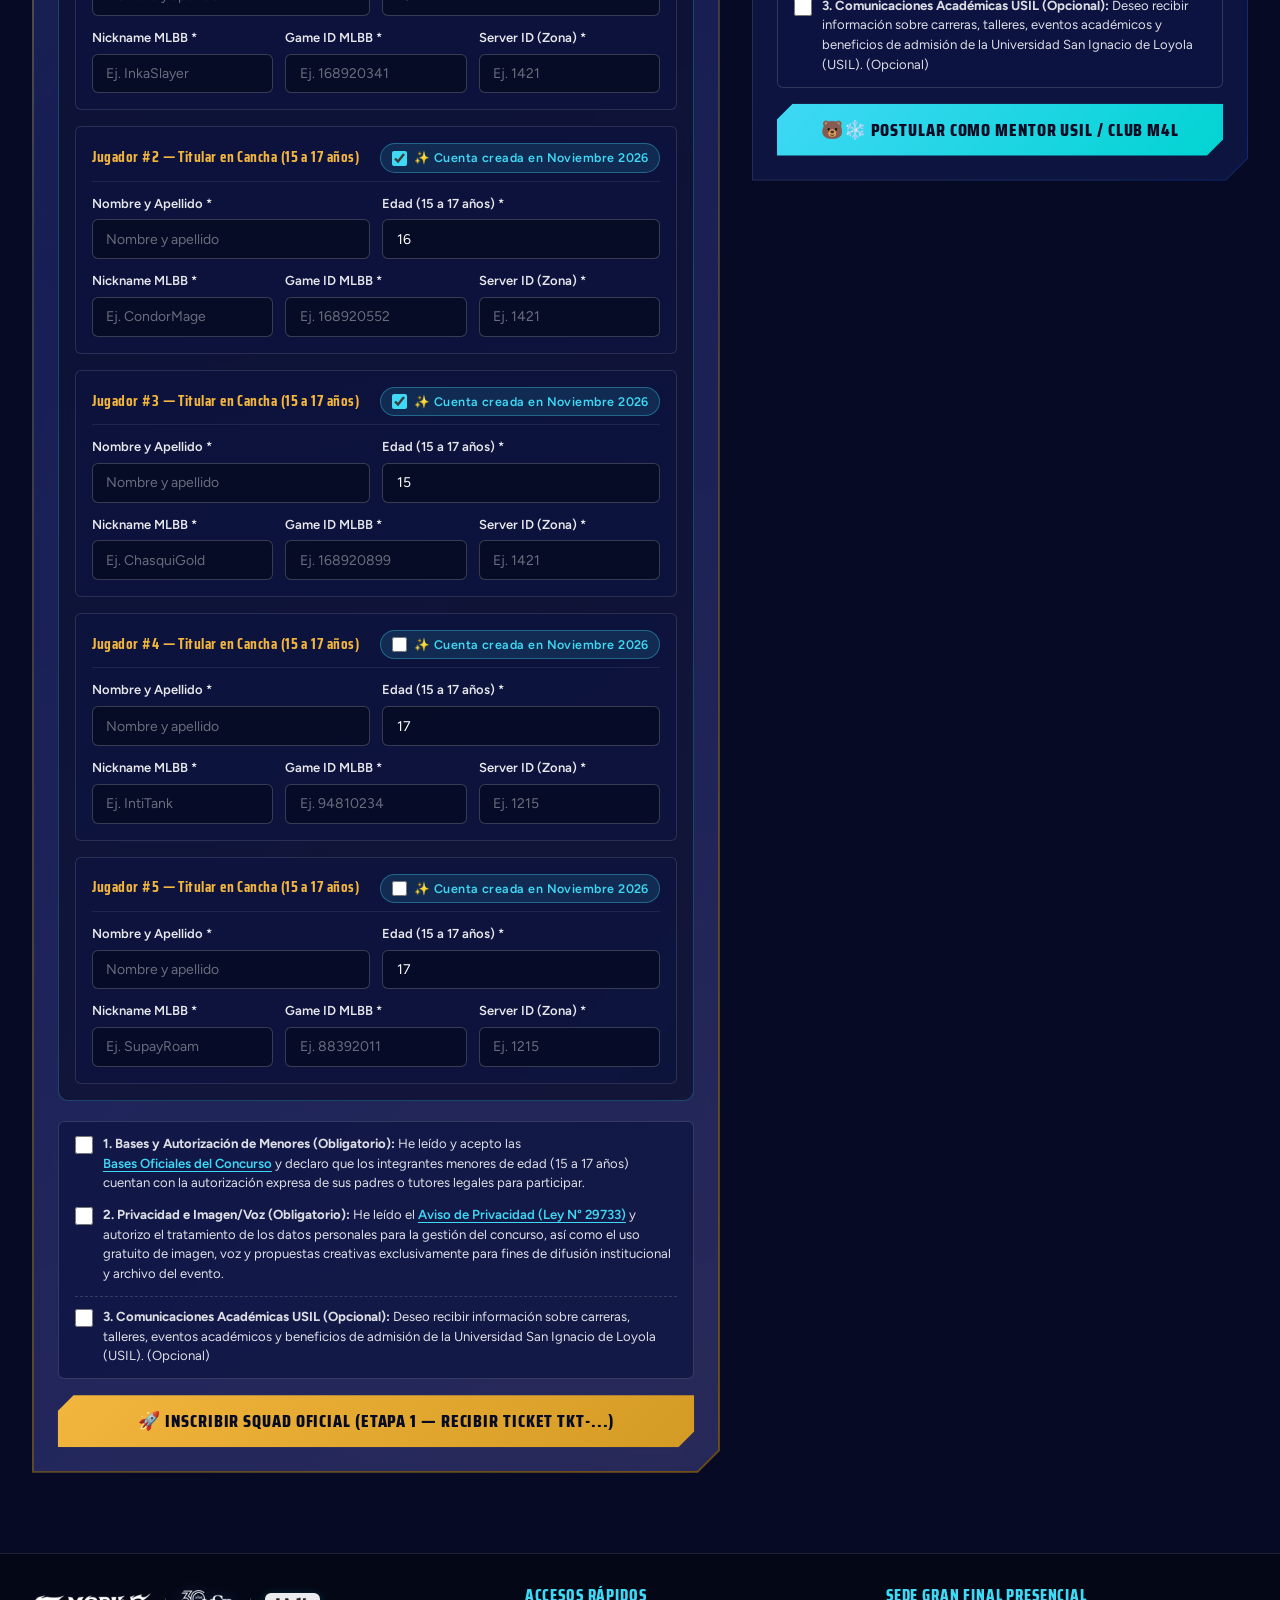
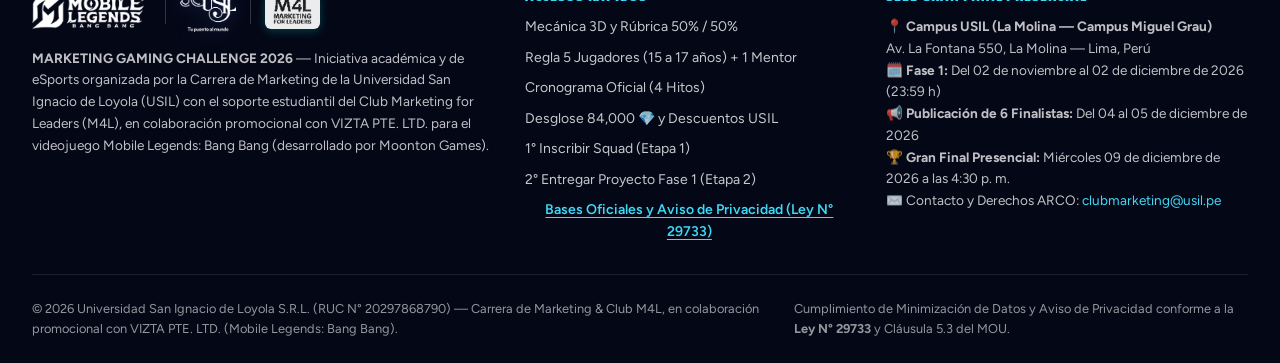
==== commit 81098c07: "feat(v6.2): adecuacion legal al MOU USIL-VIZTA, minimizacion de datos Ley 29733 y separacion flujo E" ====
--- a/propuesta_mlbb_usil_v6_visualizable.html
+++ b/propuesta_mlbb_usil_v6_visualizable.html
@@ -3,8 +3,8 @@
 <head>
   <meta charset="UTF-8">
   <meta name="viewport" content="width=device-width, initial-scale=1.0">
-  <title>MARKETING GAMING CHALLENGE 2026 | Alianza Oficial MLBB × USIL Marketing × Club M4L</title>
-  <meta name="description" content="Diseña tu skin y desarrolla tu estrategia digital para clasificar tu squad al torneo de MLBB. Competencia nacional para jóvenes de 15 a 17 años co-organizada por USIL Carrera de Marketing, Mobile Legends: Bang Bang y Club M4L.">
+  <title>MARKETING GAMING CHALLENGE 2026 | Carrera de Marketing USIL × Club M4L × Mobile Legends: Bang Bang</title>
+  <meta name="description" content="Iniciativa académica y de eSports organizada por la Carrera de Marketing de la Universidad San Ignacio de Loyola (USIL) con el soporte estudiantil del Club Marketing for Leaders (M4L), en colaboración promocional con VIZTA PTE. LTD. para el videojuego Mobile Legends: Bang Bang (desarrollado por Moonton Games). Diseña tu skin y desarrolla tu estrategia digital para clasificar tu squad al torneo de MLBB.">
 
   <!-- Google Fonts: Saira Condensed (Display Esports) & Figtree (UI Body) -->
   <link rel="preconnect" href="https://fonts.googleapis.com">
@@ -16,7 +16,7 @@
 
 /* ==========================================================================
    INLINED STANDALONE STYLESHEET
-   Tripartite Alliance: Mobile Legends: Bang Bang × USIL Marketing × Club M4L
+   Iniciativa USIL Carrera de Marketing × Club M4L × VIZTA PTE. LTD. (MLBB)
    ========================================================================== */
 
 /* tokens.css */
@@ -4373,6 +4373,276 @@
   transform: translateY(-2px);
   box-shadow: 0 0 14px rgba(1, 211, 210, 0.45);
 }
+
+/* ==========================================================================
+   V6.2 LEGAL MOU (USIL-VIZTA) & UX FLOW OPTIMIZATION STYLES
+   - USIL 30 Años Logo Lockup Refinement (.brand-usil-30)
+   - Institutional MOU Formula Callout (.mou-institutional-note)
+   - 50% / 50% Evaluation Rubric & Tie-Breaker Box (.rubric-breakdown-box)
+   - 84,000 Diamonds Breakdown & 30%/20% Discount Conditions (.diamond-breakdown-panel)
+   - Stage 1 vs Stage 2 Registration Flow (.registration-flow-tabs, .phase1-later-callout, .phase1-submission-panel)
+   - Data Minimization Note & 3 Differentiated Checkboxes (.data-minimization-note, .consent-checkbox-list)
+   - Detailed Privacy Notice Ley N° 29733 (.privacy-notice-section)
+   ========================================================================== */
+
+.brand-usil-30 img,
+.footer-brand-col img[data-asset-src*="usil_logo_white"] {
+  max-height: 42px;
+  width: auto;
+  filter: drop-shadow(0 2px 8px rgba(76, 134, 255, 0.35));
+}
+
+@media (max-width: 767px) {
+  .brand-usil-30 img {
+    max-height: 32px;
+  }
+}
+
+.mou-institutional-note {
+  margin-top: var(--sp-2);
+  padding: 0.65rem 0.95rem;
+  border-radius: var(--radius-sm);
+  background: rgba(13, 20, 64, 0.72);
+  border-left: 3px solid var(--cyan);
+  font-size: 0.8rem;
+  color: rgba(255, 255, 255, 0.86);
+  line-height: 1.48;
+}
+
+.rubric-breakdown-box {
+  margin-top: var(--sp-6);
+  padding: var(--sp-5);
+  border-radius: var(--radius-md);
+  background: linear-gradient(145deg, rgba(13, 20, 64, 0.92) 0%, rgba(7, 11, 36, 0.96) 100%);
+  border: 1px solid rgba(63, 216, 245, 0.35);
+  box-shadow: 0 8px 26px rgba(0, 0, 0, 0.42);
+}
+
+.rubric-grid {
+  display: grid;
+  grid-template-columns: 1fr;
+  gap: var(--sp-3);
+  margin-top: var(--sp-3);
+}
+
+@media (min-width: 768px) {
+  .rubric-grid {
+    grid-template-columns: repeat(3, 1fr);
+  }
+}
+
+.rubric-item {
+  background: rgba(7, 11, 36, 0.78);
+  border: 1px solid rgba(1, 211, 210, 0.28);
+  border-radius: var(--radius-sm);
+  padding: var(--sp-3) var(--sp-4);
+  display: flex;
+  flex-direction: column;
+  gap: 0.25rem;
+}
+
+.rubric-pct {
+  font-family: var(--font-display);
+  font-size: 1.35rem;
+  font-weight: 800;
+  color: var(--gold);
+}
+
+.rubric-label {
+  font-size: 0.84rem;
+  color: rgba(255, 255, 255, 0.9);
+  line-height: 1.42;
+}
+
+.diamond-breakdown-panel {
+  margin-top: var(--sp-8);
+  padding: var(--sp-6);
+  border-radius: var(--radius-md);
+  background: linear-gradient(155deg, rgba(13, 20, 64, 0.94) 0%, rgba(7, 11, 36, 0.97) 100%);
+  border: 1px solid rgba(242, 181, 61, 0.42);
+  box-shadow: 0 10px 30px rgba(0, 0, 0, 0.48);
+}
+
+.diamond-breakdown-header {
+  display: flex;
+  flex-direction: column;
+  gap: var(--sp-2);
+  margin-bottom: var(--sp-4);
+}
+
+.diamond-breakdown-grid {
+  display: grid;
+  grid-template-columns: 1fr;
+  gap: var(--sp-4);
+}
+
+@media (min-width: 900px) {
+  .diamond-breakdown-grid {
+    grid-template-columns: repeat(3, 1fr);
+  }
+}
+
+.diamond-breakdown-card {
+  background: rgba(7, 11, 36, 0.82);
+  border: 1px solid rgba(63, 216, 245, 0.28);
+  border-radius: var(--radius-sm);
+  padding: var(--sp-4);
+  display: flex;
+  flex-direction: column;
+  gap: var(--sp-2);
+}
+
+.diamond-card-title {
+  font-family: var(--font-display);
+  font-size: 1.05rem;
+  font-weight: 800;
+  color: var(--gold);
+  letter-spacing: 0.03em;
+}
+
+.diamond-card-list {
+  list-style: none;
+  padding: 0;
+  margin: 0;
+  display: flex;
+  flex-direction: column;
+  gap: 0.45rem;
+  font-size: 0.83rem;
+  color: rgba(255, 255, 255, 0.88);
+  line-height: 1.45;
+}
+
+.discount-legal-note {
+  margin-top: var(--sp-4);
+  padding: var(--sp-3) var(--sp-4);
+  border-radius: var(--radius-sm);
+  background: rgba(25, 71, 186, 0.18);
+  border: 1px solid rgba(76, 134, 255, 0.38);
+  font-size: 0.82rem;
+  color: rgba(255, 255, 255, 0.88);
+  line-height: 1.5;
+}
+
+.registration-flow-tabs {
+  display: flex;
+  flex-wrap: wrap;
+  justify-content: center;
+  gap: var(--sp-3);
+  margin-bottom: var(--sp-6);
+}
+
+.reg-flow-tab-btn {
+  display: inline-flex;
+  align-items: center;
+  gap: 0.45rem;
+  padding: 0.65rem 1.2rem;
+  border-radius: var(--radius-full);
+  background: rgba(13, 20, 64, 0.88);
+  border: 1px solid rgba(63, 216, 245, 0.42);
+  color: #FFFFFF;
+  font-family: var(--font-display);
+  font-size: 0.92rem;
+  font-weight: 700;
+  letter-spacing: 0.04em;
+  text-transform: uppercase;
+  text-decoration: none;
+  cursor: pointer;
+  transition: all 0.2s ease;
+}
+
+.reg-flow-tab-btn:hover,
+.reg-flow-tab-btn.is-active {
+  background: linear-gradient(135deg, var(--m4l-coral) 0%, var(--m4l-blue) 100%);
+  border-color: var(--gold);
+  box-shadow: 0 0 16px rgba(1, 211, 210, 0.4);
+}
+
+.phase1-later-callout {
+  background: linear-gradient(135deg, rgba(2, 92, 224, 0.22) 0%, rgba(1, 211, 210, 0.14) 100%);
+  border: 1.5px solid rgba(1, 211, 210, 0.55);
+  border-radius: var(--radius-md);
+  padding: var(--sp-4);
+  display: flex;
+  flex-direction: column;
+  gap: var(--sp-2);
+}
+
+.phase1-later-title {
+  font-family: var(--font-display);
+  font-size: 1rem;
+  font-weight: 800;
+  color: var(--gold);
+  letter-spacing: 0.03em;
+}
+
+.phase1-later-steps {
+  font-size: 0.85rem;
+  color: rgba(255, 255, 255, 0.92);
+  line-height: 1.52;
+  margin: 0;
+}
+
+.phase1-later-cta-row {
+  display: flex;
+  flex-wrap: wrap;
+  align-items: center;
+  gap: var(--sp-3);
+  margin-top: var(--sp-1);
+}
+
+.data-minimization-note {
+  background: rgba(242, 181, 61, 0.12);
+  border-left: 3px solid var(--gold);
+  border-radius: var(--radius-xs);
+  padding: 0.65rem 0.9rem;
+  font-size: 0.82rem;
+  color: rgba(255, 255, 255, 0.9);
+  line-height: 1.48;
+}
+
+.contact-grid-block {
+  display: flex;
+  flex-direction: column;
+  gap: var(--sp-3);
+}
+
+.consent-checkbox-list {
+  display: flex;
+  flex-direction: column;
+  gap: 0.75rem;
+}
+
+.consent-item-optional {
+  border-top: 1px dashed rgba(255, 255, 255, 0.15);
+  padding-top: 0.65rem;
+}
+
+.phase1-submission-panel {
+  margin-top: var(--sp-6);
+  width: 100%;
+}
+
+.privacy-notice-section {
+  margin-top: var(--sp-4);
+  padding: var(--sp-4);
+  border-radius: var(--radius-sm);
+  background: rgba(7, 11, 36, 0.85);
+  border: 1px solid rgba(1, 211, 210, 0.38);
+}
+
+.privacy-notice-grid {
+  display: grid;
+  grid-template-columns: 1fr;
+  gap: var(--sp-2);
+  margin-top: var(--sp-2);
+}
+
+.privacy-notice-item {
+  font-size: 0.82rem;
+  color: rgba(255, 255, 255, 0.88);
+  line-height: 1.48;
+}
+
 
 
 
@@ -4531,7 +4801,7 @@
   <polygon points="30,10 390,10 410,60 390,110 30,110 10,60" fill="rgba(13,20,64,0.9)" stroke="url(#goldEmblem)" stroke-width="2"/>
   <text x="210" y="45" text-anchor="middle" font-family="'Saira Condensed', Impact, sans-serif" font-weight="900" font-size="32" fill="url(#goldEmblem)" letter-spacing="2">MOBILE LEGENDS</text>
   <text x="210" y="75" text-anchor="middle" font-family="'Saira Condensed', Impact, sans-serif" font-weight="800" font-size="24" fill="#3FD8F5" letter-spacing="4">BANG BANG</text>
-  <text x="210" y="100" text-anchor="middle" font-family="'Figtree', sans-serif" font-weight="700" font-size="14" fill="#FFE082" letter-spacing="3">★ ALIANZA OFICIAL USIL × M4L ★</text>
+  <text x="210" y="100" text-anchor="middle" font-family="'Figtree', sans-serif" font-weight="700" font-size="14" fill="#FFE082" letter-spacing="3">★ INICIATIVA USIL × M4L × VIZTA ★</text>
 </svg>
     <svg xmlns="http://www.w3.org/2000/svg" viewBox="0 0 540 640" width="540" height="640">
   <defs>
@@ -4566,36 +4836,31 @@
   <a href="#main-content" class="skip-link">Saltar al contenido principal</a>
 
   <!-- ========================================================================
-       STICKY HEADER: ALIANZA OFICIAL MLBB × USIL MARKETING × CLUB M4L
+       STICKY HEADER: INICIATIVA USIL CARRERA DE MARKETING × CLUB M4L × MLBB
        Logos embebidos en Base64 para cero imágenes rotas en cualquier entorno
        ======================================================================== -->
   <header class="site-header" role="banner">
     <div class="container header-inner">
       
-      <!-- Triple Co-Branding Lockup (Base64 Embedded + Clean Alliance) -->
-      <div class="brand-lockup" aria-label="Alianza Oficial Mobile Legends: Bang Bang, USIL Carrera de Marketing y Club M4L">
+      <!-- Triple Co-Branding Lockup (Base64 Embedded — Clean Visual Lockup without Redundant Text) -->
+      <div class="brand-lockup" aria-label="Iniciativa académica y de eSports organizada por la Carrera de Marketing de la Universidad San Ignacio de Loyola (USIL) con el soporte estudiantil del Club Marketing for Leaders (M4L), en colaboración promocional con VIZTA PTE. LTD. para el videojuego Mobile Legends: Bang Bang (desarrollado por Moonton Games).">
         <!-- Brand 1: Mobile Legends: Bang Bang -->
-        <a href="#inicio" class="brand-item brand-mlbb" title="Mobile Legends: Bang Bang — Moonton Games">
+        <a href="#inicio" class="brand-item brand-mlbb" title="Mobile Legends: Bang Bang — Colaboración promocional con VIZTA PTE. LTD. (desarrollado por Moonton Games)">
           <img src="[data-uri]" data-asset-src="assets/logos/mlbb_anniversary_white.png" alt="Logo Oficial Mobile Legends: Bang Bang" width="130" height="40">
         </a>
 
         <span class="brand-divider" aria-hidden="true"></span>
 
-        <!-- Brand 2: USIL Carrera de Marketing -->
-        <a href="#inicio" class="brand-item brand-usil" title="Universidad San Ignacio de Loyola — Carrera de Marketing">
-          <img src="[data-uri]" data-asset-src="assets/logos/usil_logo_white.png" alt="Logo USIL Carrera de Marketing" width="95" height="36">
-          <div class="brand-usil-text">
-            <span class="brand-usil-title">USIL</span>
-            <span class="brand-usil-sub">Carrera de Marketing</span>
-          </div>
+        <!-- Brand 2: USIL Oficial (Sin texto redundante pegado a la derecha) -->
+        <a href="#inicio" class="brand-item brand-usil brand-usil-30" title="Universidad San Ignacio de Loyola (USIL) — Carrera de Marketing">
+          <img src="[data-uri]" data-asset-src="assets/logos/usil_logo_white.png" alt="Logo Oficial Universidad San Ignacio de Loyola USIL Marketing" width="84" height="42">
         </a>
 
         <span class="brand-divider" aria-hidden="true"></span>
 
-        <!-- Brand 3: Club Marketing for Leaders (M4L) + Oso Polar -->
-        <a href="#bolsa-mentores" class="brand-item brand-m4l" title="Club Marketing for Leaders (M4L) — Co-Organizador Oficial">
-          <img src="[data-uri]" data-asset-src="assets/m4l/m4l_badge.png" alt="Logo Club Marketing for Leaders M4L" width="90" height="34">
-          <span class="brand-m4l-tag">Club M4L</span>
+        <!-- Brand 3: Club Marketing for Leaders (M4L) (Sin etiqueta redundante a la derecha) -->
+        <a href="#bolsa-mentores" class="brand-item brand-m4l" title="Club Marketing for Leaders (M4L) — Soporte Estudiantil USIL">
+          <img src="[data-uri]" data-asset-src="assets/m4l/m4l_badge.png" alt="Logo Club Marketing for Leaders M4L" width="94" height="34">
         </a>
       </div>
 
@@ -4606,6 +4871,7 @@
         <a href="#premios" class="nav-link">Premios y Descuentos</a>
         <a href="#bolsa-mentores" class="nav-link">Mentores M4L</a>
         <a href="#inscripcion" class="nav-link">Inscripción</a>
+        <a href="#entrega-fase1" class="nav-link">Entregar Fase 1</a>
         <button type="button" class="nav-link" data-open-bases-modal style="background:none;border:none;cursor:pointer;">Bases Oficiales</button>
       </nav>
 
@@ -4639,7 +4905,8 @@
         <a href="#cronograma-oficial" class="mobile-nav-link">Cronograma Oficial (4 Hitos)</a>
         <a href="#premios" class="mobile-nav-link">Premios y Descuentos USIL</a>
         <a href="#bolsa-mentores" class="mobile-nav-link">Bolsa de Mentores M4L</a>
-        <a href="#registro-escolar" class="mobile-nav-link">Inscribir Squad (15 a 17 años)</a>
+        <a href="#registro-escolar" class="mobile-nav-link">1° Inscribir Squad (5 jugadores 15 a 17 años)</a>
+        <a href="#entrega-fase1" class="mobile-nav-link">2° Entregar Proyecto Fase 1 (Equipos inscritos)</a>
         <a href="#postulacion-mentores" class="mobile-nav-link">Postular como Mentor USIL</a>
       </div>
       <div class="mobile-nav-cta">
@@ -4664,17 +4931,17 @@
     <section class="hero-section" id="inicio" aria-labelledby="hero-main-title" data-campaign-motto="Crea la skin, gana la arena">
       <div class="container hero-grid">
         
-        <!-- Left Column: High-Impact Copy, M4L Polar Host & Dual CTAs -->
+        <!-- Left Column: High-Impact Copy, M4L Polar Seal & Dual CTAs -->
         <div class="hero-content">
           <div class="hero-eyebrow-group">
             <span class="badge badge-gold">
               🔥 Competencia Nacional de Marketing &amp; Gaming 2026
             </span>
             <span class="badge badge-cyan">
-              Jóvenes de 15 a 17 años (Escolares o Recién Egresados)
+              Jóvenes de 15 a 17 años
             </span>
             <span class="badge badge-m4l">
-              Alianza MLBB × USIL × Club M4L
+              USIL Marketing × Club M4L × VIZTA (MLBB)
             </span>
           </div>
 
@@ -4686,8 +4953,12 @@
             <strong>Diseña tu skin y desarrolla tu estrategia digital para clasificar tu squad al torneo de MLBB</strong>
           </p>
 
-          <!-- Sello de Co-Organización Oficial con Mascota Oso Polar M4L (Base64 Embedded) -->
-          <div class="m4l-alliance-seal" role="region" aria-label="Anfitrión Oficial Club Marketing for Leaders M4L">
+          <p class="mou-institutional-note">
+            Iniciativa académica y de eSports organizada por la Carrera de Marketing de la Universidad San Ignacio de Loyola (USIL) con el soporte estudiantil del Club Marketing for Leaders (M4L), en colaboración promocional con VIZTA PTE. LTD. para el videojuego Mobile Legends: Bang Bang (desarrollado por Moonton Games).
+          </p>
+
+          <!-- Sello Institucional con Mascota Oso Polar M4L (Base64 Embedded) -->
+          <div class="m4l-alliance-seal" role="region" aria-label="Mentoría y Soporte Estudiantil — Club Marketing for Leaders (M4L)">
             <img
               src="[data-uri]"
               data-asset-src="assets/m4l/polar_mascot.webp"
@@ -4697,9 +4968,9 @@
               height="54"
             >
             <div class="m4l-seal-copy">
-              <span class="m4l-seal-kicker">🐻‍❄️ Anfitrión Oficial: Club Marketing for Leaders (M4L)</span>
+              <span class="m4l-seal-kicker">🐻❄️ MENTORÍA Y SOPORTE ESTUDIANTIL — CLUB MARKETING FOR LEADERS (M4L)</span>
               <span class="m4l-seal-title">
-                Forma tu squad de <strong>5 jóvenes de 15 a 17 años + 1 Mentor USIL/M4L</strong>, desarrolla tu <strong>Estrategia de Marketing Digital</strong> y tu Skin con <strong>#USILMarketingGamingMLBB</strong> y clasifica a la Gran Final en Campus USIL.
+                Inscribe hoy a tu squad de <strong>5 jugadores (15 a 17 años) + 1 Mentor USIL/M4L</strong>, trabaja junto a tu mentor tu <strong>Estrategia de Marketing Digital</strong> y tu Skin con <strong>#USILMarketingGamingMLBB</strong>, y clasifica a la Gran Final presencial en el Campus USIL.
               </span>
             </div>
           </div>
@@ -4707,10 +4978,10 @@
           <!-- Dual CTAs -->
           <div class="hero-cta-group">
             <a href="#registro-escolar" class="btn btn-gold cut-corner-md">
-              ⚔️ Inscribir Squad (5 + 1)
+              ⚔️ 1° Inscribir Squad (5 + 1)
             </a>
-            <a href="#bolsa-mentores" class="btn btn-cyan cut-corner-md">
-              🐻‍❄️ Elegir Mentor M4L / USIL
+            <a href="#entrega-fase1" class="btn btn-cyan cut-corner-md">
+              📤 2° Entregar Proyecto Fase 1
             </a>
           </div>
 
@@ -4718,8 +4989,8 @@
           <div class="hero-countdown cut-border-wrap cut-corner-md" id="countdownContainer" data-deadline="2026-12-02T23:59:59-05:00">
             <div class="cut-inner">
               <div class="countdown-header">
-                <span class="countdown-title">⏳ Cierre de Convocatoria y Publicación de Skins</span>
-                <span class="countdown-badge" id="countdownStatusBadge">Cierra: 02 Dic 2026</span>
+                <span class="countdown-title">⏳ Cierre de Fase 1 (Inscripciones y Entrega de Propuestas)</span>
+                <span class="countdown-badge" id="countdownStatusBadge">Cierra: 02 Dic 2026 (23:59 h)</span>
               </div>
 
               <div class="countdown-grid" role="timer" aria-live="polite">
@@ -4816,7 +5087,7 @@
                 </div>
                 <div class="hero-stat-pill" style="text-align: right;">
                   <strong>Descuento 30% + 84K 💎</strong>
-                  <span>Pozo Oficial USIL × MLBB</span>
+                  <span>Premios USIL × VIZTA (MLBB)</span>
                 </div>
               </div>
             </div>
@@ -4831,16 +5102,16 @@
           <a href="#mecanica" class="quick-jump-pill">⚡ Mecánica</a>
           <a href="#cronograma-oficial" class="quick-jump-pill">🗓️ Cronograma</a>
           <a href="#premios" class="quick-jump-pill">💎 Premios y Descuentos</a>
-          <a href="#bolsa-mentores" class="quick-jump-pill">🐻‍❄️ Mentores M4L</a>
+          <a href="#bolsa-mentores" class="quick-jump-pill">🐻❄️ Mentores M4L</a>
           <a href="#registro-escolar" class="quick-jump-pill">📝 Inscribir Squad</a>
-          <a href="#postulacion-mentores" class="quick-jump-pill">🎓 Ser Mentor USIL</a>
+          <a href="#entrega-fase1" class="quick-jump-pill">📤 Entregar Fase 1</a>
           <button type="button" class="quick-jump-pill" data-open-bases-modal>📄 Bases Oficiales</button>
         </nav>
       </div>
     </section>
 
     <!-- ======================================================================
-         MECÁNICA DE 2 FASES (TARJETAS FLIP 3D INTERACTIVAS) + REGLA 5 + 1
+         MECÁNICA DE 2 FASES (TARJETAS FLIP 3D INTERACTIVAS) + RÚBRICA 50/50 + REGLA 5 + 1
          ====================================================================== -->
     <section class="section-pad" id="mecanica" aria-labelledby="mecanica-heading">
       <div class="container">
@@ -4853,7 +5124,7 @@
             ¿CÓMO SE GANA EL <span style="color: var(--cyan);">CHALLENGE</span>?
           </h2>
           <p class="section-desc">
-            Combinamos una <strong>Estrategia de Marketing Digital</strong> real con competencia presencial de e-sports para <strong>5 jóvenes de 15 a 17 años (escolares o recién egresados)</strong> asesorados por un <strong>Mentor USIL / Club M4L</strong>.
+            Combinamos una <strong>Estrategia de Marketing Digital</strong> real con competencia presencial de eSports para <strong>5 jugadores (15 a 17 años)</strong> asesorados por un <strong>Mentor USIL / Club M4L</strong>.
           </p>
         </div>
 
@@ -4870,7 +5141,7 @@
                   <div class="phase-header">
                     <div class="phase-badge-lockup">
                       <span class="badge badge-cyan">Fase 1</span>
-                      <span class="phase-timeline-tag">02 Nov – 02 Dic 2026</span>
+                      <span class="phase-timeline-tag">Del 02 Nov al 02 Dic 2026 (23:59 h)</span>
                     </div>
                     <span class="phase-number-indicator" aria-hidden="true">01</span>
                   </div>
@@ -4880,29 +5151,29 @@
                   </h3>
 
                   <p class="phase-desc">
-                    Junto a tu <strong>Mentor USIL / Club M4L</strong>, no solo diseñan la Skin con identidad del <strong>Perú o USIL</strong>, sino que desarrollan y entregan su <strong>Estrategia de Marketing Digital</strong> (concepto de marca, propuesta de valor y plan de posicionamiento/difusión en redes sociales con <code>#USILMarketingGamingMLBB</code>), viviendo la experiencia real de la <strong>Carrera de Marketing en USIL</strong>.
+                    Primero inscribes a tu squad para recibir a tu <strong>Mentor USIL / Club M4L</strong>; luego trabajan juntos el diseño de la Skin con identidad del <strong>Perú o USIL</strong> y su <strong>Estrategia de Marketing Digital</strong> (concepto de marca, propuesta de valor y plan de posicionamiento con <code>#USILMarketingGamingMLBB</code>), entregándola hasta el <strong>2 de diciembre de 2026 (23:59 h GMT-5)</strong>.
                   </p>
 
                   <div class="phase-deliverables-list">
                     <div class="deliverable-item">
                       <span class="deliv-icon" aria-hidden="true">🎨</span>
                       <div>
-                        <strong>Diseño de Skin + Identidad Perú o USIL</strong>
-                        <span>Propuesta visual original con folclore, iconografía o historia peruana, o valores/mascota USIL.</span>
+                        <strong>Diseño de Skin + Identidad Perú o USIL (20% + 15%)</strong>
+                        <span>Creatividad y originalidad visual de la Skin (20%) + integración de identidad cultural peruana o valores USIL (15%).</span>
                       </div>
                     </div>
                     <div class="deliverable-item">
                       <span class="deliv-icon" aria-hidden="true">📊</span>
                       <div>
-                        <strong>Estrategia de Marketing Digital (Experiencia Marketing USIL)</strong>
-                        <span>Concepto de marca, propuesta de valor y plan de posicionamiento/difusión con <code>#USILMarketingGamingMLBB</code>.</span>
+                        <strong>Estrategia de Marketing Digital (15% Jurado USIL)</strong>
+                        <span>Coherencia de la Estrategia de Marketing Digital y propuesta de posicionamiento (15%).</span>
                       </div>
                     </div>
                     <div class="deliverable-item">
                       <span class="deliv-icon" aria-hidden="true">⚖️</span>
                       <div>
-                        <strong>Puntaje Híbrido: 50% Likes + 50% Jurado USIL</strong>
-                        <span>Los <strong>6 equipos con mayor puntaje</strong> clasifican a la Gran Final presencial.</span>
+                        <strong>Puntaje Híbrido 50% / 50% y Regla de Desempate</strong>
+                        <span>50% interacciones orgánicas reales hasta el 02 Dic 2026 (23:59 h GMT-5) + 50% Jurado USIL. En caso de empate, prevalece la nota del Jurado de la Carrera de Marketing USIL.</span>
                       </div>
                     </div>
                   </div>
@@ -4915,13 +5186,12 @@
               <div class="flip-card-face flip-card-back" style="background-image: url('assets/characters/skin_zilong_thumb.webp');">
                 <div class="flip-card-back-content">
                   <span class="badge badge-cyan">Héroe Inspiración Fase 1 • Zilong</span>
-                  <h3 class="phase-title" style="margin-bottom:0.25rem;">Checklist Oficial de Fase 1</h3>
+                  <h3 class="phase-title" style="margin-bottom:0.25rem;">Metodología 50% / 50% — Fase 1</h3>
                   <ul class="flip-back-bullets">
-                    <li><span>✔</span> <span><strong>1. Diseño de Skin + Sello Perú/USIL:</strong> Ilustración digital, boceto o edición de Skin original integrando la cultura peruana o identidad USIL.</span></li>
-                    <li><span>✔</span> <span><strong>2. Estrategia de Marketing Digital:</strong> Desarrolla y entrega junto a tu Mentor USIL / Club M4L el concepto de marca, propuesta de valor y plan de posicionamiento/difusión, viviendo la experiencia real de la Carrera de Marketing en USIL.</span></li>
-                    <li><span>✔</span> <span><strong>3. Viralización en Redes:</strong> Publica desde cuenta pública en FB, IG o TikTok con <strong>#USILMarketingGamingMLBB</strong> hasta el <strong>2 de diciembre de 2026</strong>.</span></li>
-                    <li><span>✔</span> <span><strong>4. Evaluación 50/50:</strong> 50% reacciones orgánicas + 50% Jurado USIL (creatividad, concepto de marca e innovación).</span></li>
-                    <li><span>✔</span> <span><strong>5. Premios de Diseño:</strong> 24,000 diamantes puros + Cofres de Recompensa (<em>Chest Rewards</em>) canjeables in-game.</span></li>
+                    <li><span>✔</span> <span><strong>Periodo de medición Fase 1:</strong> Interacciones orgánicas reales desde la publicación hasta el <strong>miércoles 2 de diciembre de 2026 a las 23:59 h (GMT-5)</strong> en cuentas públicas con <strong>#USILMarketingGamingMLBB</strong>. El uso de bots o compra de interacciones es causal de descalificación inmediata.</span></li>
+                    <li><span>✔</span> <span><strong>Rúbrica del 50% Jurado USIL:</strong> (1) Creatividad y originalidad visual de la Skin (20%), (2) Integración de identidad cultural peruana o valores USIL (15%), (3) Coherencia de la Estrategia de Marketing Digital y propuesta de posicionamiento (15%).</span></li>
+                    <li><span>✔</span> <span><strong>Regla de Desempate:</strong> En caso de empate en el puntaje ponderado de la Fase 1, prevalecerá la calificación otorgada por el Jurado Calificador de la Carrera de Marketing USIL.</span></li>
+                    <li><span>✔</span> <span><strong>Recompensas Fase 1:</strong> 20,000 💎 para jugadores + 4,000 💎 para mentores + 10 equipos destacados reciben 1 Skin Choice Chest por integrante (equivalentes a 44,940 💎 en total).</span></li>
                   </ul>
                   <div class="flip-cta-pill">🔄 Toca para volver al frente</div>
                 </div>
@@ -4950,22 +5220,22 @@
                   </h3>
 
                   <p class="phase-desc">
-                    Las <strong>6 escuadras finalistas</strong> (30 jugadores en total) compiten en vivo en el <strong>Campus USIL (La Molina — Campus Miguel Grau)</strong> el miércoles 9 de diciembre a las 4:30 p. m.
+                    Las <strong>6 escuadras finalistas</strong> (30 jugadores en total) compiten en vivo en el <strong>Campus USIL (La Molina — Campus Miguel Grau)</strong> el miércoles 09 de diciembre de 2026 a las 4:30 p. m.
                   </p>
 
                   <div class="phase-deliverables-list">
                     <div class="deliverable-item">
                       <span class="deliv-icon" aria-hidden="true">📱</span>
                       <div>
-                        <strong>6 Escuadras en Cancha con sus Propios Teléfonos Móviles</strong>
-                        <span>Los participantes juegan en sus propios teléfonos móviles (sin requerimientos técnicos restrictivos de equipo móvil).</span>
+                        <strong>Modo Personalizado (Draft Pick) en Propios Teléfonos Móviles</strong>
+                        <span>Los participantes juegan en sus propios teléfonos móviles (sin requerimientos técnicos restrictivos de equipo móvil) con el juego actualizado; prohibido usar emuladores de PC, macros, scripts o ayudas externas.</span>
                       </div>
                     </div>
                     <div class="deliverable-item">
                       <span class="deliv-icon" aria-hidden="true">👨‍👩‍👧</span>
                       <div>
-                        <strong>Asistencia con un (01) Padre de Familia o Apoderado Adulto</strong>
-                        <span>Cada participante menor de edad deberá asistir acompañado obligatoriamente de un (01) padre de familia o apoderado adulto (aforo para 80 personas).</span>
+                        <strong>Asistencia con un (01) Padre o Apoderado con DNI Físico</strong>
+                        <span>Cada participante menor de edad deberá asistir acompañado obligatoriamente de un (01) padre de familia o apoderado adulto con DNI físico (aforo controlado de 80 personas).</span>
                       </div>
                     </div>
                     <div class="deliverable-item">
@@ -4985,12 +5255,12 @@
               <div class="flip-card-face flip-card-back" style="background-image: url('assets/characters/skin_chou_thumb.webp'); border-color: var(--gold);">
                 <div class="flip-card-back-content">
                   <span class="badge badge-gold">Héroe de Arena Fase 2 • Chou</span>
-                  <h3 class="phase-title" style="margin-bottom:0.25rem;">Reglas de la Gran Final Presencial</h3>
+                  <h3 class="phase-title" style="margin-bottom:0.25rem;">Reglas Técnicas de la Gran Final Presencial</h3>
                   <ul class="flip-back-bullets">
-                    <li><span>⚡</span> <span><strong>Clasificados:</strong> 6 escuadras finalistas anunciadas entre el 04 y 05 de diciembre de 2026.</span></li>
-                    <li><span>⚡</span> <span><strong>Equipos Móviles Propios:</strong> Partidas 5v5 en el Campus USIL; los participantes juegan en sus propios teléfonos móviles (sin requerimientos técnicos restrictivos de equipo móvil).</span></li>
-                    <li><span>⚡</span> <span><strong>Requisito Presencial (09 Dic, 4:30 p. m.):</strong> Cada participante menor de edad deberá asistir acompañado obligatoriamente de un (01) padre de familia o apoderado adulto (aforo para 80 personas).</span></li>
-                    <li><span>⚡</span> <span><strong>Pozo de Arena:</strong> 60,000 diamantes en Torneo + 30% de Descuento en tu Carrera Universitaria en USIL para el Squad Campeón.</span></li>
+                    <li><span>⚡</span> <span><strong>Clasificados:</strong> 6 equipos finalistas publicados del 04 al 05 de diciembre de 2026.</span></li>
+                    <li><span>⚡</span> <span><strong>Modo Personalizado (Draft Pick / Selección de Torneo):</strong> Partidas 5v5 en los propios teléfonos móviles de los participantes con el juego actualizado. Prohibido el uso de emuladores de PC, macros, scripts o ayudas externas.</span></li>
+                    <li><span>⚡</span> <span><strong>Acreditación Presencial (09 Dic, 4:30 p. m., Campus USIL La Molina):</strong> Cada menor asiste acompañado por un (01) padre o apoderado adulto con DNI físico y carta firmada (aforo controlado de 80 personas).</span></li>
+                    <li><span>⚡</span> <span><strong>Pozo Torneo 5v5:</strong> 50,000 💎 para jugadores + 10,000 💎 para mentores + 30% de Descuento en tu Carrera Universitaria en USIL para los 5 campeones.</span></li>
                   </ul>
                   <div class="flip-cta-pill">🔄 Toca para volver al frente</div>
                 </div>
@@ -4999,6 +5269,31 @@
             </div>
           </div>
 
+        </div>
+
+        <!-- Desglose Visual de la Metodología 50% / 50%, Rúbrica y Desempate -->
+        <div class="rubric-breakdown-box" aria-label="Metodología de Evaluación 50% / 50% y Regla de Desempate">
+          <div style="display:flex;justify-content:space-between;align-items:center;flex-wrap:wrap;gap:0.5rem;">
+            <span class="badge badge-cyan">Rúbrica Oficial de Evaluación Fase 1 (50% Popularidad Orgánica + 50% Jurado USIL)</span>
+            <span style="font-size:0.8rem;color:var(--gold);font-weight:700;">Corte de Medición: Miércoles 02 de diciembre de 2026 (23:59 h GMT-5)</span>
+          </div>
+          <div class="rubric-grid">
+            <div class="rubric-item">
+              <span class="rubric-pct">20% — Creatividad de la Skin</span>
+              <span class="rubric-label">Creatividad y originalidad visual de la propuesta de Skin para el héroe de MLBB seleccionado.</span>
+            </div>
+            <div class="rubric-item">
+              <span class="rubric-pct">15% — Identidad Perú / USIL</span>
+              <span class="rubric-label">Integración de identidad cultural peruana (folclore, historia, fauna o iconografía) o valores institucionales USIL.</span>
+            </div>
+            <div class="rubric-item">
+              <span class="rubric-pct">15% — Estrategia Digital</span>
+              <span class="rubric-label">Coherencia de la Estrategia de Marketing Digital, concepto de marca y propuesta de posicionamiento.</span>
+            </div>
+          </div>
+          <p style="font-size:0.82rem;color:rgba(255,255,255,0.86);margin:0.75rem 0 0 0;line-height:1.48;">
+            <strong>50% Popularidad Digital Orgánica:</strong> Interacciones orgánicas reales hasta el miércoles 2 de diciembre de 2026 a las 23:59 h (GMT-5) en cuentas públicas con <code>#USILMarketingGamingMLBB</code> (el uso de bots o compra de interacciones es causal de descalificación inmediata). <strong>Regla de Desempate:</strong> En caso de empate en el puntaje ponderado de la Fase 1, prevalecerá la calificación otorgada por el Jurado Calificador de la Carrera de Marketing USIL.
+          </p>
         </div>
 
         <!-- ==================================================================
@@ -5007,13 +5302,14 @@
         <div class="team-visualizer-section" id="composicion-5-1">
           <div class="team-visualizer-header">
             <div class="visualizer-badge-wrap">
-              <span class="badge badge-m4l">Regla Oficial de Equipo: 5 Jóvenes (15 a 17 años) + 1 Mentor USIL/M4L</span>
+              <span class="badge badge-m4l">Regla Oficial de Equipo: 5 Jugadores (15 a 17 años) + 1 Mentor USIL/M4L</span>
             </div>
             <h3 class="team-visualizer-title">
               ESTRUCTURA TÁCTICA <span style="color: var(--gold);">5 + 1</span> (VOLTEA CADA CARTA)
             </h3>
+            <!-- ÚNICA mención completa de elegibilidad de 15 a 17 años en toda la web (Directiva 3) -->
             <p class="team-visualizer-subtitle">
-              <strong>5 jugadores en cancha (15 a 17 años, escolares o recién egresados)</strong> + <strong>1 mentor universitario que guía la estrategia pero NO juega</strong>. El requisito único para los 5 jugadores de cancha es tener <strong>entre 15 y 17 años cumplidos a la fecha de inscripción</strong> (estén cursando 3.°, 4.° o 5.° de secundaria o hayan egresado recientemente). Recuerda: <strong>al menos 3 de los 5 jugadores deben haber creado su cuenta en noviembre de 2026</strong>.
+              Dirigido a <strong>jóvenes de 15 a 17 años cumplidos a la fecha de inscripción, ya sea que cursen 3.°, 4.° o 5.° de secundaria o sean recién egresados</strong>. Cada equipo reúne a <strong>5 escolares en cancha (5 jugadores de 15 a 17 años)</strong> + <strong>1 mentor universitario que guía la estrategia pero NO juega</strong>, y <strong>al menos 3 de los 5 jugadores deben haber creado su cuenta en noviembre de 2026</strong>.
             </p>
           </div>
 
@@ -5037,7 +5333,7 @@
                 <div class="status-indicator-block">
                   <span class="status-dot"></span>
                   <span id="visualizerStatusMessage">
-                    <strong>Regla de Oro:</strong> Los <strong>5 jugadores (15 a 17 años, escolares o recién egresados)</strong> compiten en cancha y al menos <strong>3 de los 5</strong> deben tener cuenta MLBB creada en <strong>noviembre de 2026</strong>.
+                    <strong>Regla de Oro:</strong> Los <strong>5 jugadores (15 a 17 años)</strong> compiten en cancha y al menos <strong>3 de los 5</strong> deben tener cuenta MLBB creada en <strong>noviembre de 2026</strong>.
                   </span>
                 </div>
                 <div class="status-counter-badge">
@@ -5050,7 +5346,7 @@
                 <!-- Left Zone: 5 Players on the Arena (3D Flip Cards) -->
                 <div class="players-arena-zone">
                   <div class="zone-header">
-                    <h4 class="zone-title">🎮 5 Jugadores en Cancha (15 a 17 años, escolares o recién egresados)</h4>
+                    <h4 class="zone-title">🎮 5 Jugadores (15 a 17 años)</h4>
                     <span class="zone-tag">Juegan el Torneo 5v5</span>
                   </div>
 
@@ -5065,13 +5361,13 @@
                           </div>
                           <div class="slot-role-icon" aria-hidden="true">⚔️</div>
                           <div class="slot-name">Titular #1 en Cancha</div>
-                          <div class="slot-req">15 a 17 años (Escolar o Egresado)</div>
+                          <div class="slot-req">Jóvenes de 15 a 17 años</div>
                           <div class="flip-cta-pill" style="font-size:0.65rem;padding:0.2rem 0.5rem;margin-top:0.35rem;">👆 Toca para voltear</div>
                         </div>
                         <div class="flip-card-face flip-card-back" style="background-image:url('assets/characters/skin_hayabusa_thumb.webp');padding:var(--sp-3);">
                           <div class="flip-card-back-content">
                             <span class="slot-nov-badge">Hayabusa • Capitán</span>
-                            <p style="font-size:0.76rem;color:#fff;margin:0;">Lidera al squad (15 a 17 años), coordina con el Mentor USIL y registra cuenta nueva de <strong>noviembre de 2026</strong> (1/3).</p>
+                            <p style="font-size:0.76rem;color:#fff;margin:0;">Lidera a los 5 jugadores (15 a 17 años), coordina con el Mentor USIL y registra cuenta nueva de <strong>noviembre de 2026</strong> (1/3).</p>
                           </div>
                         </div>
                       </div>
@@ -5087,7 +5383,7 @@
                           </div>
                           <div class="slot-role-icon" aria-hidden="true">🛡️</div>
                           <div class="slot-name">Titular #2 en Cancha</div>
-                          <div class="slot-req">15 a 17 años (Escolar o Egresado)</div>
+                          <div class="slot-req">Jóvenes de 15 a 17 años</div>
                           <div class="flip-cta-pill" style="font-size:0.65rem;padding:0.2rem 0.5rem;margin-top:0.35rem;">👆 Toca para voltear</div>
                         </div>
                         <div class="flip-card-face flip-card-back" style="background-image:url('assets/characters/skin_nana_thumb.webp');padding:var(--sp-3);">
@@ -5109,7 +5405,7 @@
                           </div>
                           <div class="slot-role-icon" aria-hidden="true">🏹</div>
                           <div class="slot-name">Titular #3 en Cancha</div>
-                          <div class="slot-req">15 a 17 años (Escolar o Egresado)</div>
+                          <div class="slot-req">Jóvenes de 15 a 17 años</div>
                           <div class="flip-cta-pill" style="font-size:0.65rem;padding:0.2rem 0.5rem;margin-top:0.35rem;">👆 Toca para voltear</div>
                         </div>
                         <div class="flip-card-face flip-card-back" style="background-image:url('assets/characters/skin_change_thumb.webp');padding:var(--sp-3);">
@@ -5131,13 +5427,13 @@
                           </div>
                           <div class="slot-role-icon" aria-hidden="true">🔮</div>
                           <div class="slot-name">Titular #4 en Cancha</div>
-                          <div class="slot-req">15 a 17 años (Escolar o Egresado)</div>
+                          <div class="slot-req">Jóvenes de 15 a 17 años</div>
                           <div class="flip-cta-pill" style="font-size:0.65rem;padding:0.2rem 0.5rem;margin-top:0.35rem;">👆 Toca para voltear</div>
                         </div>
                         <div class="flip-card-face flip-card-back" style="background-image:url('assets/characters/skin_selena_thumb.webp');padding:var(--sp-3);">
                           <div class="flip-card-back-content">
                             <span class="slot-nov-badge">Selena • Estratega</span>
-                            <p style="font-size:0.76rem;color:#fff;margin:0;">Joven de 15 a 17 años; puede participar con su cuenta histórica o con cuenta nueva de noviembre 2026.</p>
+                            <p style="font-size:0.76rem;color:#fff;margin:0;">Integrante de jóvenes de 15 a 17 años; puede participar con su cuenta histórica o con cuenta nueva de noviembre 2026.</p>
                           </div>
                         </div>
                       </div>
@@ -5153,13 +5449,13 @@
                           </div>
                           <div class="slot-role-icon" aria-hidden="true">⚡</div>
                           <div class="slot-name">Titular #5 en Cancha</div>
-                          <div class="slot-req">15 a 17 años (Escolar o Egresado)</div>
+                          <div class="slot-req">Jóvenes de 15 a 17 años</div>
                           <div class="flip-cta-pill" style="font-size:0.65rem;padding:0.2rem 0.5rem;margin-top:0.35rem;">👆 Toca para voltear</div>
                         </div>
                         <div class="flip-card-face flip-card-back" style="background-image:url('assets/characters/skin_ixia_thumb.webp');padding:var(--sp-3);">
                           <div class="flip-card-back-content">
                             <span class="slot-nov-badge">Ixia • Tiradora</span>
-                            <p style="font-size:0.76rem;color:#fff;margin:0;">Cierra el quinteto titular de 15 a 17 años (cursando 3.°, 4.° o 5.° de secundaria o recién egresado).</p>
+                            <p style="font-size:0.76rem;color:#fff;margin:0;">Completa los 5 jugadores (15 a 17 años) en modo Personalizado (Draft Pick).</p>
                           </div>
                         </div>
                       </div>
@@ -5170,7 +5466,7 @@
                 <!-- Right Zone: +1 University Mentor USIL / Club M4L (3D Flip Card with Polar Bear) -->
                 <div class="mentor-strategy-zone">
                   <div class="zone-header">
-                    <h4 class="zone-title">🐻‍❄️ +1 Mentor Universitario USIL / M4L</h4>
+                    <h4 class="zone-title">🐻❄️ +1 Mentor Universitario USIL / M4L</h4>
                     <span class="zone-tag mentor-tag">Dirección de Marketing</span>
                   </div>
 
@@ -5198,7 +5494,7 @@
                         <ul class="mentor-responsibilities-list">
                           <li><span>✔</span> Co-crea la <strong>Estrategia de Marketing Digital</strong> y el concepto cultural Perú / USIL de la Skin en Fase 1.</li>
                           <li><span>✔</span> Dirige el plan de posicionamiento y difusión con <code>#USILMarketingGamingMLBB</code>.</li>
-                          <li><span>✔</span> Acompaña al equipo a la Gran Final en Campus USIL y recibe hasta 7,000 💎 + Photobook Oficial.</li>
+                          <li><span>✔</span> Acompaña al equipo a la Gran Final en Campus USIL y recibe <strong>Hasta 7,000 💎 + Photobook Oficial</strong> + Certificado Oficial de Liderazgo Estratégico emitido por la Carrera de Marketing USIL.</li>
                         </ul>
 
                         <div class="flip-cta-pill">👆 Toca para voltear y ver Incentivos M4L</div>
@@ -5208,10 +5504,10 @@
                       <div class="flip-card-face flip-card-back" style="background-image:url('[data-uri]');border-color:#01D3D2;">
                         <div class="flip-card-back-content">
                           <span class="badge badge-m4l">Club Marketing for Leaders (M4L)</span>
-                          <h4 style="color:#fff;font-size:1.15rem;margin:0;">Incentivos del Mentor USIL / M4L</h4>
+                          <h4 style="color:#fff;font-size:1.15rem;margin:0;">Incentivos Confirmados del Mentor USIL / M4L</h4>
                           <ul class="flip-back-bullets">
-                            <li><span>💎</span> <span><strong>Recompensas Oficiales Moonton Games:</strong> Hasta 7,000 Diamantes MLBB (5,000 en Torneo + 2,000 en Diseño de Skin para el Mentor Top 1; 4,200 Top 2; 2,800 Top 3) + Photobook Oficial Conmemorativo de MLBB.</span></li>
-                            <li><span>🎓</span> <span><strong>Certificación y Beneficios USIL:</strong> Certificado oficial de liderazgo estratégico (USIL × Moonton Games × Club M4L) + Beneficios y descuentos académicos USIL (en confirmación oficial).</span></li>
+                            <li><span>💎</span> <span><strong>Pozo Mentores (14,000 💎 en total):</strong> Hasta 7,000 Diamantes MLBB para el Mentor Top 1 (5,000 💎 en Torneo 5v5 + 2,000 💎 en Diseño de Skin; 4,200 💎 Top 2; 2,800 💎 Top 3) + Photobook Oficial MLBB.</span></li>
+                            <li><span>🎓</span> <span><strong>Certificación Oficial USIL:</strong> Certificado Oficial de Liderazgo Estratégico emitido por la Carrera de Marketing USIL.</span></li>
                           </ul>
                           <a href="#bolsa-mentores" class="btn btn-cyan btn-sm cut-corner-sm" style="width:100%;text-align:center;">Elegir Especialidad de Mentor</a>
                         </div>
@@ -5227,12 +5523,12 @@
         </div>
 
         <!-- ==================================================================
-             CRONOGRAMA OFICIAL EN 4 HITOS (SINCRONIZADO CON BASES OFICIALES)
+             CRONOGRAMA OFICIAL EN 4 HITOS (UNIFORMIZADO EN TODA LA WEB Y BASES)
              ================================================================== -->
         <div class="timeline-4-section" id="cronograma-oficial" aria-labelledby="cronograma-title">
           <div class="section-header" style="margin-bottom: var(--sp-4);">
             <div class="section-eyebrow">
-              <span class="badge badge-gold">Sección 4 de las Bases Oficiales</span>
+              <span class="badge badge-gold">Fechas Oficiales Uniformizadas • Convocatoria 2026</span>
             </div>
             <h3 class="section-title" id="cronograma-title" style="font-size: clamp(1.45rem, 1.2rem + 1vw, 2.15rem);">
               CRONOGRAMA OFICIAL EN <span style="color: var(--gold);">4 HITOS</span>
@@ -5242,21 +5538,21 @@
           <div class="timeline-4-grid">
             <!-- Hito 1 -->
             <article class="timeline-milestone-card">
-              <span class="timeline-step-badge">Hito 01 • Inicio</span>
+              <span class="timeline-step-badge">Hito 01 • Inicio Fase 1</span>
               <div class="timeline-date-pill">02 de Noviembre de 2026</div>
-              <div class="timeline-milestone-title">Apertura de Registros</div>
+              <div class="timeline-milestone-title">Apertura de Inscripciones</div>
               <p class="timeline-milestone-desc">
-                Habilitación de inscripciones web para escuadras (5 jóvenes de 15 a 17 años + 1 Mentor USIL / Club M4L).
+                Inicio de la Fase 1 (Inscripciones y entrega de propuestas: del 02 de noviembre al 02 de diciembre de 2026, 23:59 h) para equipos de 5 jugadores (15 a 17 años) + 1 Mentor USIL/M4L.
               </p>
             </article>
 
             <!-- Hito 2 -->
             <article class="timeline-milestone-card">
-              <span class="timeline-step-badge">Hito 02 • Límite Fase 1</span>
+              <span class="timeline-step-badge">Hito 02 • Cierre Fase 1</span>
               <div class="timeline-date-pill">02 de Diciembre de 2026</div>
-              <div class="timeline-milestone-title">Cierre de Convocatoria</div>
+              <div class="timeline-milestone-title">Cierre de Inscripción y Entrega (23:59 h)</div>
               <p class="timeline-milestone-desc">
-                Último día para inscribir a tu squad, entregar tu Estrategia de Marketing Digital y publicar tu Skin con <code>#USILMarketingGamingMLBB</code>.
+                Fecha límite (23:59 h GMT-5) para inscribir a tu squad y enviar el enlace de tu publicación con <code>#USILMarketingGamingMLBB</code> y tu Estrategia Digital.
               </p>
             </article>
 
@@ -5264,19 +5560,19 @@
             <article class="timeline-milestone-card">
               <span class="timeline-step-badge">Hito 03 • Clasificación</span>
               <div class="timeline-date-pill">04 - 05 Diciembre 2026</div>
-              <div class="timeline-milestone-title">Anuncio de 6 Finalistas</div>
+              <div class="timeline-milestone-title">Publicación de los 6 Equipos Finalistas</div>
               <p class="timeline-milestone-desc">
-                Publicación oficial de las 6 escuadras clasificadas mediante calificación híbrida (50% Likes + 50% Jurado USIL).
+                Del 04 al 05 de diciembre de 2026: anuncio oficial de los 6 equipos finalistas según calificación híbrida 50% / 50% (con desempate por Jurado USIL).
               </p>
             </article>
 
             <!-- Hito 4 -->
             <article class="timeline-milestone-card is-grand-final">
-              <span class="timeline-step-badge">Hito 04 • Campus USIL</span>
+              <span class="timeline-step-badge">Hito 04 • Campus USIL La Molina</span>
               <div class="timeline-date-pill">09 de Diciembre de 2026</div>
-              <div class="timeline-milestone-title">Gran Final &amp; Torneo (4:30 p. m.)</div>
+              <div class="timeline-milestone-title">Gran Final Presencial (4:30 p. m.)</div>
               <p class="timeline-milestone-desc">
-                Torneo presencial 5v5 en sus propios teléfonos móviles en el Campus USIL (La Molina — Campus Miguel Grau) y Ceremonia de Premiación.
+                Miércoles 09 de diciembre de 2026 a las 4:30 p. m.: Gran Final Presencial 5v5 en modo Personalizado (Draft Pick) en el Campus USIL (La Molina).
               </p>
             </article>
           </div>
@@ -5286,20 +5582,21 @@
     </section>
 
     <!-- ======================================================================
-         PREMIOS E INCENTIVOS OFICIALES (TARJETAS FLIP 3D INTERACTIVAS)
+         PREMIOS E INCENTIVOS OFICIALES (DESGLOSE EXACTO 84,000 💎 Y CONDICIONES 30%/20%)
          ====================================================================== -->
     <section class="section-pad" id="premios" aria-labelledby="premios-heading" style="background: rgba(13, 20, 64, 0.35);">
       <div class="container">
         
         <div class="section-header">
           <div class="section-eyebrow">
-            <span class="badge badge-gold">MÁS DE 84,000 DIAMANTES MLBB Y DESCUENTOS EN TU PRÓXIMA CARRERA UNIVERSITARIA</span>
+            <!-- Directiva 3: Badge diferenciado sin duplicar el h2.section-title -->
+            <span class="badge badge-gold">CUADRO OFICIAL DE PREMIOS E INCENTIVOS</span>
           </div>
           <h2 class="section-title" id="premios-heading">
-            MÁS DE 84,000 DIAMANTES MLBB Y <span style="color: var(--gold);">DESCUENTOS EN TU PRÓXIMA CARRERA UNIVERSITARIA</span>
+            MÁS DE 84,000 DIAMANTES MLBB Y DESCUENTOS EN TU PRÓXIMA CARRERA UNIVERSITARIA
           </h2>
           <p class="section-desc">
-            Premiamos el talento estratégico y competitivo de los campeones, los 6 equipos finalistas (con <strong>Photobooks Oficiales de Mobile Legends</strong> y <strong>Cofres de Recompensa — Chest Rewards</strong>) y los mentores universitarios USIL / Club M4L.
+            Transparencia total en el pozo de <strong>84,000 Diamantes MLBB</strong> (<strong>70,000 💎 para jugadores de 15 a 17 años</strong> + <strong>14,000 💎 para Mentores USIL</strong>, sujetos a confirmación y entrega por VIZTA PTE. LTD.), <strong>Cofres de Recompensa (Chest Rewards)</strong>, <strong>Photobooks Oficiales de Mobile Legends</strong> y descuentos universitarios en la Carrera de Marketing de USIL.
           </p>
         </div>
 
@@ -5314,52 +5611,51 @@
                 <div class="cut-inner">
                   <div class="bento-top-bar">
                     <span class="badge badge-gold">🏆 1.er Lugar — Squad Campeón</span>
-                    <span class="bento-tier-pill gold-pill">5 Campeones Titulares</span>
+                    <span class="bento-tier-pill gold-pill">5 Campeones (15 a 17 años)</span>
                   </div>
 
                   <div class="bento-main-val">
                     <span class="bento-big-num">30%</span>
                     <div class="bento-val-meta">
                       <span class="bento-val-highlight">30% de Descuento en tu Carrera Universitaria en USIL</span>
-                      <span class="bento-val-sub">Aplicable a <strong>toda la carrera profesional de Marketing</strong></span>
+                      <span class="bento-val-sub">Durante <strong>toda la carrera profesional de Marketing</strong> (reservable hasta tu egreso escolar)</span>
                     </div>
                   </div>
 
                   <p class="bento-desc">
-                    Otorgado a cada uno de los <strong>5 integrantes del equipo campeón</strong> (aplicable a toda la carrera profesional de Marketing, con <strong>modalidad reservable</strong> hasta terminar el colegio y matricularse en USIL).
+                    Otorgado a cada uno de los <strong>5 integrantes del equipo campeón</strong> sobre el valor de las pensiones de enseñanza (cuotas académicas) durante toda la carrera profesional de Marketing en USIL, reservable hasta su egreso escolar.
                   </p>
 
                   <div class="bento-perks-grid">
                     <div class="perk-card">
                       <span class="perk-icon" aria-hidden="true">💎</span>
                       <div class="perk-copy">
-                        <strong>Recompensas In-Game MLBB (Top 1) + Chest Rewards</strong>
-                        <span>25,000 diamantes en Torneo (5,000 c/u) + 10,000 diamantes en Diseño de Skin + Cofres de Recompensa (<em>Chest Rewards</em> canjeables por skins o fragmentos de skin).</span>
+                        <strong>Pozo Top 1 Jugadores: 25,000 💎 (Torneo 5v5) + 10,000 💎 (Diseño de Skin)</strong>
+                        <span>5,000 💎 por jugador en Torneo Presencial 5v5 + 2,000 💎 por jugador en Concurso de Diseño de Skin y Estrategia + 1 Skin Choice Chest por integrante.</span>
                       </div>
                     </div>
                     <div class="perk-card">
                       <span class="perk-icon" aria-hidden="true">📖</span>
                       <div class="perk-copy">
-                        <strong>Photobooks Oficiales de Mobile Legends &amp; Merch</strong>
-                        <span>Photobooks Oficiales de Mobile Legends y pack oficial conmemorativo de Moonton Games.</span>
+                        <strong>Photobooks Oficiales de Mobile Legends (VIZTA PTE. LTD.)</strong>
+                        <span>Photobooks conmemorativos oficiales para los primeros lugares (hasta 4 unidades sujetas a disponibilidad de VIZTA PTE. LTD.).</span>
                       </div>
                     </div>
                   </div>
 
-                  <div class="flip-cta-pill">👆 Toca para voltear y ver Héroe / Detalle</div>
+                  <div class="flip-cta-pill">👆 Toca para voltear y ver Condiciones / Detalle</div>
                 </div>
               </article>
 
               <!-- Back -->
               <div class="flip-card-face flip-card-back" style="background-image: url('assets/characters/layla_hero.webp'); border-color: var(--gold);">
                 <div class="flip-card-back-content">
-                  <span class="badge badge-gold">Layla • Premio Mayor Campeones</span>
+                  <span class="badge badge-gold">Layla • Condiciones del 30% Campeones</span>
                   <h3 class="phase-title" style="margin-bottom:0.2rem;">Detalle 1.er Lugar — Squad Campeón</h3>
                   <ul class="flip-back-bullets">
-                    <li><span>🎓</span> <span><strong>30% de Descuento en tu Carrera Universitaria en USIL:</strong> Para cada uno de los 5 campeones aplicable a toda la carrera profesional de Marketing.</span></li>
-                    <li><span>🔒</span> <span><strong>Modalidad Reservable Garantizada:</strong> Si aún estás en el colegio (3.°, 4.° o 5.° de secundaria), USIL reserva tu beneficio hasta terminar el colegio y matricularte.</span></li>
-                    <li><span>💎</span> <span><strong>Diamantes Top 1:</strong> 5,000 diamantes por jugador en Torneo 5v5 + 2,000 por jugador en Diseño de Skin + Cofres de Recompensa (<em>Chest Rewards</em>).</span></li>
-                    <li><span>📖</span> <span><strong>Photobooks Oficiales de Mobile Legends:</strong> Entregados a los primeros puestos en la Ceremonia de Premiación en Campus USIL.</span></li>
+                    <li><span>🎓</span> <span><strong>30% de Descuento en tu Carrera Universitaria en USIL:</strong> Para cada uno de los 5 campeones durante toda la carrera profesional de Marketing, reservable hasta su egreso escolar.</span></li>
+                    <li><span>📋</span> <span><strong>Alcance Académico:</strong> Aplica exclusivamente sobre el valor de las pensiones de enseñanza (cuotas académicas); no incluye admisión, matrícula, carné universitario, cursos de inglés ni trámites administrativos, sujeto a aprobar el proceso de admisión regular de USIL y mantener el rendimiento exigido por el reglamento de beneficios y descuentos de la universidad.</span></li>
+                    <li><span>💎</span> <span><strong>Diamantes Top 1 Jugadores:</strong> 25,000 💎 en Torneo 5v5 (5,000 por jugador) + 10,000 💎 en Diseño de Skin (2,000 por jugador).</span></li>
                   </ul>
                   <div class="flip-cta-pill">🔄 Toca para volver al frente</div>
                 </div>
@@ -5376,7 +5672,7 @@
               <article class="flip-card-face flip-card-front bento-box bento-finalists cut-border-wrap cut-corner-lg">
                 <div class="cut-inner">
                   <div class="bento-top-bar">
-                    <span class="badge badge-cyan">⚡ Equipos Finalistas (6 Escuadras)</span>
+                    <span class="badge badge-cyan">⚡ Equipos Finalistas y Destacados</span>
                     <span class="bento-tier-pill cyan-pill">30 Cupos Oficiales</span>
                   </div>
 
@@ -5384,45 +5680,44 @@
                     <span class="bento-big-num cyan-num">20%</span>
                     <div class="bento-val-meta">
                       <span class="bento-val-highlight">Descuento en Primer Ciclo USIL</span>
-                      <span class="bento-val-sub">Bolsa de <strong>30 cupos con 20% de descuento</strong> en Marketing</span>
+                      <span class="bento-val-sub">Bolsa de <strong>30 cupos con 20% de descuento</strong> en Marketing (6 equipos finalistas)</span>
                     </div>
                   </div>
 
                   <p class="bento-desc">
-                    Para los <strong>30 jugadores</strong> de las 6 escuadras finalistas en Campus USIL (además del pozo de más de 84,000 diamantes, <strong>Cofres de Recompensa — Chest Rewards</strong> y 40 cupos con 20% de descuento en bolsa ampliada).
+                    Bolsa de <strong>30 cupos con 20% de descuento</strong> para los integrantes de los 6 equipos finalistas en el primer ciclo de la carrera de Marketing en USIL (sobre pensiones de enseñanza / cuotas académicas, con hasta 40 vacantes referenciales en bolsa ampliada).
                   </p>
 
                   <div class="bento-perks-grid">
                     <div class="perk-card">
                       <span class="perk-icon" aria-hidden="true">🎁</span>
                       <div class="perk-copy">
-                        <strong>Cofres de Recompensa (Chest Rewards) + Pozo de +84,000 💎</strong>
-                        <span>Los 6 equipos finalistas reciben <strong>Cofres de Recompensa (Chest Rewards — códigos canjeables dentro del juego por skins o fragmentos de skin)</strong> además de los diamantes MLBB.</span>
+                        <strong>Cofres de Recompensa (Chest Rewards — 44,940 💎 equivalentes)</strong>
+                        <span><strong>10 equipos destacados en Fase 1</strong> reciben <strong>1 Skin Choice Chest por integrante</strong> (códigos canjeables in-game equivalentes a 44,940 💎 en total, bajo responsabilidad de VIZTA PTE. LTD.).</span>
                       </div>
                     </div>
                     <div class="perk-card">
-                      <span class="perk-icon" aria-hidden="true">📖</span>
+                      <span class="perk-icon" aria-hidden="true">💎</span>
                       <div class="perk-copy">
-                        <strong>Photobooks Oficiales de Mobile Legends &amp; Souvenirs</strong>
-                        <span>Los primeros puestos reciben <strong>Photobooks Oficiales de Mobile Legends</strong> y recuerdos conmemorativos de Moonton Games.</span>
+                        <strong>70,000 💎 para Equipos (Jugadores de 15 a 17 años)</strong>
+                        <span>50,000 💎 en Torneo Presencial 5v5 (25K / 15K / 10K) + 20,000 💎 en Concurso de Diseño de Skin y Estrategia (10K / 6K / 4K).</span>
                       </div>
                     </div>
                   </div>
 
-                  <div class="flip-cta-pill">👆 Toca para voltear y ver Héroe / Detalle</div>
+                  <div class="flip-cta-pill">👆 Toca para voltear y ver Desglose / Detalle</div>
                 </div>
               </article>
 
               <!-- Back -->
               <div class="flip-card-face flip-card-back" style="background-image: url('assets/characters/skin_vale_thumb.webp');">
                 <div class="flip-card-back-content">
-                  <span class="badge badge-cyan">Vale • Bolsa Finalistas &amp; Chest Rewards</span>
-                  <h3 class="phase-title" style="margin-bottom:0.2rem;">Distribución Oficial de Premios</h3>
+                  <span class="badge badge-cyan">Vale • Desglose Jugadores (70,000 💎)</span>
+                  <h3 class="phase-title" style="margin-bottom:0.2rem;">70,000 💎 para Equipos + Chest Rewards</h3>
                   <ul class="flip-back-bullets">
-                    <li><span>🎓</span> <span><strong>Bolsa USIL:</strong> 30 cupos con 20% de descuento aplicables al primer ciclo de la carrera de Marketing en USIL.</span></li>
-                    <li><span>💎</span> <span><strong>Torneo 5v5 (60,000 💎):</strong> TOP 1: 25,000 | TOP 2: 15,000 (3,000/jug) | TOP 3: 10,000 (2,000/jug).</span></li>
-                    <li><span>🎨</span> <span><strong>Concurso Skin (24,000 💎):</strong> TOP 1: 10,000 | TOP 2: 6,000 (1,200/jug) | TOP 3: 4,000 (800/jug).</span></li>
-                    <li><span>📦</span> <span><strong>Chest Rewards &amp; Photobooks:</strong> Los 6 equipos finalistas reciben Cofres de Recompensa (códigos canjeables in-game por skins o fragmentos de skin) y los primeros puestos reciben Photobooks Oficiales de Mobile Legends.</span></li>
+                    <li><span>⚔️</span> <span><strong>Torneo Presencial 5v5 (50,000 💎 jugadores):</strong> 1.er Lugar: 25,000 💎 (5,000 por jugador) | 2.° Lugar: 15,000 💎 (3,000 por jugador) | 3.er Lugar: 10,000 💎 (2,000 por jugador).</span></li>
+                    <li><span>🎨</span> <span><strong>Concurso Diseño de Skin y Estrategia (20,000 💎 jugadores):</strong> 1.er Lugar: 10,000 💎 (2,000 por jugador) | 2.° Lugar: 6,000 💎 (1,200 por jugador) | 3.er Lugar: 4,000 💎 (800 por jugador).</span></li>
+                    <li><span>📦</span> <span><strong>Chest Rewards y Photobooks (VIZTA PTE. LTD.):</strong> 10 equipos destacados en Fase 1 reciben 1 Skin Choice Chest por integrante (equivalentes a 44,940 💎 en total) y los primeros lugares reciben Photobooks Oficiales de Mobile Legends (hasta 4 unidades).</span></li>
                   </ul>
                   <div class="flip-cta-pill">🔄 Toca para volver al frente</div>
                 </div>
@@ -5432,60 +5727,60 @@
           </div>
 
           <!-- PRIZE CARD 3: Mentores Universitarios USIL / Club M4L (3D Flip Card with Polar Bear) -->
-          <div class="flip-card-3d" tabindex="0" role="button" aria-pressed="false" aria-label="Premio Mentores Universitarios USIL y Club M4L: Hasta 7,000 Diamantes y Photobook Oficial. Toca para voltear.">
+          <div class="flip-card-3d" tabindex="0" role="button" aria-pressed="false" aria-label="Premio Mentores Universitarios USIL y Club M4L: Hasta 7,000 Diamantes, Photobook Oficial y Certificado Oficial. Toca para voltear.">
             <div class="flip-card-inner">
               
               <!-- Front -->
               <article class="flip-card-face flip-card-front bento-box bento-mentors cut-border-wrap cut-corner-lg" id="beneficio-epg-card">
                 <div class="cut-inner">
                   <div class="bento-top-bar">
-                    <span class="badge badge-m4l">🐻‍❄️ Mentores Universitarios USIL / M4L</span>
-                    <span class="bento-tier-pill emerald-pill">Liderazgo Estratégico</span>
+                    <span class="badge badge-m4l">🐻❄️ Mentores Universitarios USIL / M4L</span>
+                    <span class="bento-tier-pill emerald-pill">Pozo Mentores: 14,000 💎</span>
                   </div>
 
                   <div class="bento-main-val">
                     <span class="bento-big-num emerald-num" style="font-size: clamp(1.6rem, 2.2vw, 2.25rem);">7,000 💎</span>
                     <div class="bento-val-meta">
                       <span class="bento-val-highlight" data-mentor-reward-title>Hasta 7,000 💎 + Photobook Oficial</span>
-                      <span class="bento-val-sub" data-epg-programs>Recompensas Oficiales Moonton Games + Certificación y Beneficios USIL</span>
+                      <span class="bento-val-sub" data-epg-programs>Hasta 7,000 Diamantes MLBB (para el Mentor Top 1) + Photobook Oficial MLBB + Certificado Oficial de Liderazgo Estratégico emitido por la Carrera de Marketing USIL</span>
                     </div>
                   </div>
 
                   <p class="bento-desc">
-                    Incentivos oficiales para los estudiantes universitarios de USIL y miembros del <strong>Club M4L</strong> que lideran la estrategia de marketing y clasifican con su escuadra a la Fase 2.
+                    Incentivos confirmados para los estudiantes universitarios de USIL y miembros del <strong>Club M4L</strong> que guían la estrategia de los equipos ganadores (pozo exclusivo de <strong>14,000 Diamantes MLBB para Mentores</strong>).
                   </p>
 
                   <div class="bento-perks-grid">
                     <div class="perk-card">
                       <span class="perk-icon" aria-hidden="true">💎</span>
                       <div class="perk-copy">
-                        <strong>Recompensas Oficiales Moonton Games</strong>
-                        <span>Hasta 7,000 Diamantes MLBB (5,000 en Torneo + 2,000 en Diseño de Skin para el Mentor Top 1; 4,200 Top 2; 2,800 Top 3) + Photobook Oficial Conmemorativo de MLBB.</span>
+                        <strong>14,000 Diamantes como Incentivo para Mentores USIL</strong>
+                        <span>Torneo 5v5 (10,000 💎 mentores: 1.er Lugar 5,000 💎 | 2.° Lugar 3,000 💎 | 3.er Lugar 2,000 💎) + Diseño de Skin (4,000 💎 mentores: 1.er Lugar 2,000 💎 | 2.° Lugar 1,200 💎 | 3.er Lugar 800 💎).</span>
                       </div>
                     </div>
                     <div class="perk-card">
                       <span class="perk-icon" aria-hidden="true">📜</span>
                       <div class="perk-copy">
-                        <strong data-epg-status-text>Certificación y Beneficios USIL</strong>
-                        <span>Certificado oficial de liderazgo estratégico (USIL × Moonton Games × Club M4L) + Beneficios y descuentos académicos USIL (en confirmación oficial).</span>
+                        <strong data-epg-status-text>Certificado Oficial de Liderazgo Estratégico emitido por la Carrera de Marketing USIL</strong>
+                        <span>Hasta 7,000 Diamantes MLBB (para el Mentor Top 1) + Photobook Oficial MLBB + Certificado Oficial de Liderazgo Estratégico emitido por la Carrera de Marketing USIL.</span>
                       </div>
                     </div>
                   </div>
 
-                  <div class="flip-cta-pill">👆 Toca para voltear y ver Héroe / Detalle</div>
+                  <div class="flip-cta-pill">👆 Toca para voltear y ver Desglose Mentor</div>
                 </div>
               </article>
 
               <!-- Back -->
               <div class="flip-card-face flip-card-back" style="background-image: url('[data-uri]'); border-color: #01D3D2;">
                 <div class="flip-card-back-content">
-                  <span class="badge badge-m4l">Oso Polar M4L • Recompensa al Mentor</span>
+                  <span class="badge badge-m4l">Oso Polar M4L • 14,000 💎 para Mentores</span>
                   <h3 class="phase-title" style="margin-bottom:0.2rem;">Hasta 7,000 💎 + Photobook Oficial</h3>
                   <ul class="flip-back-bullets">
-                    <li><span>🥇</span> <span><strong>Mentor TOP 1:</strong> 5,000 diamantes (Torneo) + 2,000 diamantes (Diseño de Skin) + Photobook Oficial Conmemorativo de MLBB.</span></li>
-                    <li><span>🥈</span> <span><strong>Mentor TOP 2:</strong> 3,000 diamantes (Torneo) + 1,200 diamantes (Diseño de Skin) + Photobook Oficial Conmemorativo de MLBB.</span></li>
-                    <li><span>🥉</span> <span><strong>Mentor TOP 3:</strong> 2,000 diamantes (Torneo) + 800 diamantes (Diseño de Skin) + Photobook Oficial Conmemorativo de MLBB.</span></li>
-                    <li><span>📜</span> <span><strong>Certificación y Beneficios USIL:</strong> Certificado oficial de liderazgo estratégico (USIL × Moonton Games × Club M4L) + Beneficios y descuentos académicos USIL (en confirmación oficial).</span></li>
+                    <li><span>🥇</span> <span><strong>Mentor 1.er Lugar (Hasta 7,000 💎):</strong> 5,000 💎 (Torneo Presencial 5v5) + 2,000 💎 (Concurso de Diseño de Skin) + Photobook Oficial MLBB.</span></li>
+                    <li><span>🥈</span> <span><strong>Mentor 2.° Lugar (4,200 💎):</strong> 3,000 💎 (Torneo Presencial 5v5) + 1,200 💎 (Concurso de Diseño de Skin).</span></li>
+                    <li><span>🥉</span> <span><strong>Mentor 3.er Lugar (2,800 💎):</strong> 2,000 💎 (Torneo Presencial 5v5) + 800 💎 (Concurso de Diseño de Skin).</span></li>
+                    <li><span>📜</span> <span><strong>Reconocimiento Académico Confirmado:</strong> Certificado Oficial de Liderazgo Estratégico emitido por la Carrera de Marketing USIL.</span></li>
                   </ul>
                   <div class="flip-cta-pill">🔄 Toca para volver al frente</div>
                 </div>
@@ -5495,6 +5790,48 @@
           </div>
 
         </div>
+
+        <!-- Cuadro de Transparencia: Desglose Exacto de los 84,000 Diamantes y Condiciones del 30% y 20% (Directiva 6) -->
+        <div class="diamond-breakdown-panel" aria-label="Desglose exacto de los 84,000 Diamantes MLBB y condiciones de los descuentos USIL">
+          <div class="diamond-breakdown-header">
+            <span class="badge badge-gold" style="width:fit-content;">DESGLOSE OFICIAL DE LOS 84,000 DIAMANTES MLBB (70,000 💎 JUGADORES + 14,000 💎 MENTORES)</span>
+            <p style="font-size:0.86rem;color:rgba(255,255,255,0.85);margin:0;">
+              Premios in-game y artículos conmemorativos sujetos a confirmación y entrega por <strong>VIZTA PTE. LTD.</strong> conforme al MOU institucional:
+            </p>
+          </div>
+
+          <div class="diamond-breakdown-grid">
+            <div class="diamond-breakdown-card">
+              <div class="diamond-card-title">🎮 70,000 💎 para los Equipos (Jugadores de 15 a 17 años)</div>
+              <ul class="diamond-card-list">
+                <li><strong>Torneo Presencial 5v5 (50,000 💎 para jugadores):</strong><br>1.er Lugar: 25,000 💎 (5,000 por jugador) | 2.° Lugar: 15,000 💎 (3,000 por jugador) | 3.er Lugar: 10,000 💎 (2,000 por jugador).</li>
+                <li><strong>Concurso de Diseño de Skin y Estrategia (20,000 💎 para jugadores):</strong><br>1.er Lugar: 10,000 💎 (2,000 por jugador) | 2.° Lugar: 6,000 💎 (1,200 por jugador) | 3.er Lugar: 4,000 💎 (800 por jugador).</li>
+              </ul>
+            </div>
+
+            <div class="diamond-breakdown-card">
+              <div class="diamond-card-title">🐻❄️ 14,000 💎 como Incentivo para los Mentores Universitarios USIL</div>
+              <ul class="diamond-card-list">
+                <li><strong>Torneo Presencial 5v5 (10,000 💎 para mentores):</strong><br>Mentor 1.er Lugar: 5,000 💎 | Mentor 2.° Lugar: 3,000 💎 | Mentor 3.er Lugar: 2,000 💎.</li>
+                <li><strong>Concurso de Diseño de Skin (4,000 💎 para mentores):</strong><br>Mentor 1.er Lugar: 2,000 💎 | Mentor 2.° Lugar: 1,200 💎 | Mentor 3.er Lugar: 800 💎.</li>
+                <li><strong>Incentivos Confirmados Mentor:</strong> Hasta 7,000 Diamantes MLBB (para el Mentor Top 1) + Photobook Oficial MLBB + Certificado Oficial de Liderazgo Estratégico emitido por la Carrera de Marketing USIL.</li>
+              </ul>
+            </div>
+
+            <div class="diamond-breakdown-card">
+              <div class="diamond-card-title">🎁 Cofres de Recompensa (Chest Rewards) y Photobooks (VIZTA PTE. LTD.)</div>
+              <ul class="diamond-card-list">
+                <li><strong>Skin Choice Chests (44,940 💎 equivalentes):</strong> 10 equipos destacados en Fase 1 reciben 1 Skin Choice Chest por integrante (códigos canjeables in-game equivalentes a 44,940 💎 en total).</li>
+                <li><strong>Photobooks Conmemorativos Oficiales:</strong> Los primeros lugares reciben Photobooks Oficiales de Mobile Legends (hasta 4 unidades sujetas a disponibilidad de VIZTA PTE. LTD.).</li>
+              </ul>
+            </div>
+          </div>
+
+          <div class="discount-legal-note">
+            <strong>Condiciones de los Descuentos Universitarios USIL (30% y 20%):</strong> El <strong>30% de descuento</strong> (para cada uno de los 5 campeones durante toda la carrera profesional de Marketing, reservable hasta su egreso escolar) y el <strong>20% de descuento</strong> (bolsa de 30 cupos para los integrantes de los 6 equipos finalistas en el primer ciclo de la carrera de Marketing) aplican exclusivamente sobre el valor de las <strong>pensiones de enseñanza (cuotas académicas)</strong>; no incluyen costo de admisión, matrícula, carné universitario, cursos de inglés ni trámites administrativos, y están sujetos a que el beneficiario apruebe satisfactoriamente el proceso de admisión regular de USIL y mantenga el rendimiento académico exigido por el reglamento de beneficios y descuentos de la universidad.
+          </div>
+        </div>
+
       </div>
     </section>
 
@@ -5516,12 +5853,12 @@
           </p>
         </div>
 
-        <!-- Banner Destacado del Oso Polar M4L en la Bolsa de Mentores -->
+        <!-- Banner Destacado del Oso Polar M4L en la Bolsa de Mentores (Directiva 2) -->
         <div class="m4l-alliance-seal" style="max-width: 100%; margin-bottom: var(--sp-6); justify-content: space-between; flex-wrap: wrap;">
           <div style="display: flex; align-items: center; gap: var(--sp-3);">
             <img src="[data-uri]" data-asset-src="assets/m4l/polar_mascot.webp" alt="Mascota Oso Polar Club M4L" class="m4l-polar-avatar" width="58" height="58">
             <div class="m4l-seal-copy">
-              <span class="m4l-seal-kicker">ALIANZA ESTRATÉGICA OFICIAL — CLUB MARKETING FOR LEADERS (M4L)</span>
+              <span class="m4l-seal-kicker">🐻❄️ MENTORÍA Y SOPORTE ESTUDIANTIL — CLUB MARKETING FOR LEADERS (M4L)</span>
               <span class="m4l-seal-title">
                 Nuestros mentores especialistas de <strong>Marketing USIL y Club M4L</strong> te guían paso a paso en tu <strong>Estrategia de Marketing Digital</strong>, diseño de Skin y campaña con <strong>#USILMarketingGamingMLBB</strong>.
               </span>
@@ -5574,7 +5911,7 @@
     </section>
 
     <!-- ======================================================================
-         HUB DE INSCRIPCIÓN: ESCUADRAS (5+1) & POSTULACIÓN MENTORES
+         HUB DE INSCRIPCIÓN: ETAPA 1 (INSCRIBIR SQUAD), ETAPA 2 (ENTREGAR FASE 1) & MENTORES USIL
          Sincronizado en tiempo real con Google Sheets Webhook + Supabase RLS
          ====================================================================== -->
     <section class="section-pad" id="inscripcion" aria-labelledby="inscripcion-heading" style="background: rgba(7, 11, 36, 0.7);">
@@ -5582,30 +5919,37 @@
         
         <div class="section-header">
           <div class="section-eyebrow">
-            <span class="badge badge-gold">Convocatoria Abierta: 02 Nov al 02 Dic 2026</span>
+            <span class="badge badge-gold">Fase 1 Abierta: Del 02 de noviembre al 02 de diciembre de 2026 (23:59 h)</span>
           </div>
           <h2 class="section-title" id="inscripcion-heading">
-            PORTAL OFICIAL DE <span style="color: var(--cyan);">INSCRIPCIÓN</span>
+            PORTAL OFICIAL DE <span style="color: var(--cyan);">INSCRIPCIÓN Y ENTREGA FASE 1</span>
           </h2>
           <p class="section-desc">
-            Registra tu squad de <strong>5 jugadores (15 a 17 años, escolares o recién egresados) + 1 Mentor USIL/M4L</strong>, o inscríbete como Mentor Universitario con tu correo institucional <code>@usil.pe</code>.
+            <strong>Flujo en 2 pasos para equipos:</strong> 1° Inscribe hoy a tu squad de <strong>5 jugadores (15 a 17 años) + 1 Mentor USIL/M4L</strong> sin necesidad de tener lista la Skin; 2° Trabaja con tu mentor y entrega los enlaces de tu proyecto hasta el <strong>02 de diciembre de 2026 (23:59 h)</strong>.
           </p>
+        </div>
+
+        <!-- Navegación Rápida de los 3 Flujos del Portal -->
+        <div class="registration-flow-tabs" role="navigation" aria-label="Flujos del Portal de Inscripción">
+          <a href="#registro-escolar" class="reg-flow-tab-btn is-active" data-reg-tab="registro-escolar">⚔️ 1° Inscribir Squad (Etapa 1)</a>
+          <a href="#entrega-fase1" class="reg-flow-tab-btn" data-reg-tab="entrega-fase1">📤 2° Entregar Proyecto Fase 1 (Equipos ya inscritos)</a>
+          <a href="#postulacion-mentores" class="reg-flow-tab-btn" data-reg-tab="postulacion-mentores">🐻❄️ Postular como Mentor USIL (@usil.pe)</a>
         </div>
 
         <div class="registration-dual-layout">
           
           <!-- ================================================================
-               FORMULARIO 1: REGISTRO DE ESCUADRAS (5 JÓVENES 15-17 + 1 MENTOR)
+               FORMULARIO 1: INSCRIPCIÓN INICIAL DE SQUAD (ETAPA 1 — SIN LINKS NI DNI)
                ================================================================ -->
           <div class="registration-panel" id="registro-escolar">
             <div class="cut-border-wrap-gold cut-corner-lg">
               <div class="cut-inner form-card-inner">
                 
                 <div class="form-panel-header">
-                  <span class="badge badge-gold">Formulario Oficial de Squads (5 + 1)</span>
-                  <h3 class="form-panel-title">Inscribir Squad (15 a 17 años)</h3>
+                  <span class="badge badge-gold">Etapa 1 • Inscripción Inicial de Squads (5 + 1)</span>
+                  <h3 class="form-panel-title">Inscribir Squad (5 jugadores de 15 a 17 años)</h3>
                   <p class="form-panel-sub">
-                    El requisito único para los 5 jugadores de cancha es tener <strong>entre 15 y 17 años cumplidos a la fecha de inscripción</strong> (estén cursando 3.°, 4.° o 5.° de secundaria o hayan egresado recientemente). Vincula a tu Mentor USIL/M4L y adjunta tu publicación y tu <strong>Propuesta de Estrategia Digital y Diseño de Skin</strong>.
+                    Registra a tu equipo de <strong>jóvenes de 15 a 17 años</strong> y vincula a tu <strong>Mentor USIL / Club M4L</strong> para iniciar tu asesoría estratégica.
                   </p>
                 </div>
 
@@ -5619,9 +5963,9 @@
                     <input type="text" id="schoolWebsiteHp" name="website_hp" tabindex="-1" autocomplete="off">
                   </div>
 
-                  <!-- Step 1: Datos del Equipo, Colegio de Procedencia y Estrategia Digital -->
+                  <!-- Step 1: Datos del Equipo, Contactos y Bloque Informativo Paso Posterior (Directivas 4 y 5) -->
                   <fieldset class="form-fieldset">
-                    <legend class="fieldset-legend">1. Datos del Squad, Colegio de Procedencia y Estrategia Digital (#USILMarketingGamingMLBB)</legend>
+                    <legend class="fieldset-legend">1. Datos del Squad, Contacto del Capitán y Padre/Apoderado Responsable</legend>
                     
                     <div class="form-row-2">
                       <div class="form-group">
@@ -5634,20 +5978,49 @@
                       </div>
                     </div>
 
-                    <div class="form-row-2">
-                      <div class="form-group">
-                        <label for="schoolDistrictInput" class="form-label">Distrito / Ciudad *</label>
-                        <input type="text" id="schoolDistrictInput" name="school_district" class="form-input" placeholder="Ej. La Molina / Miraflores / Arequipa" maxlength="80" required>
+                    <div class="form-group">
+                      <label for="schoolDistrictInput" class="form-label">Distrito / Ciudad *</label>
+                      <input type="text" id="schoolDistrictInput" name="school_district" class="form-input" placeholder="Ej. La Molina / Miraflores / Arequipa" maxlength="80" required>
+                    </div>
+
+                    <!-- Datos de Contacto del Capitán y del Padre/Apoderado Responsable (Directiva 5) -->
+                    <div class="contact-grid-block">
+                      <div class="form-row-2">
+                        <div class="form-group">
+                          <label for="captainEmailInput" class="form-label">Correo de Contacto del Capitán *</label>
+                          <input type="email" id="captainEmailInput" name="captain_email" class="form-input" placeholder="capitan.squad@gmail.com" required>
+                        </div>
+                        <div class="form-group">
+                          <label for="captainPhoneInput" class="form-label">Teléfono / WhatsApp del Capitán (9 dígitos) *</label>
+                          <input type="tel" id="captainPhoneInput" name="captain_phone" class="form-input" maxlength="9" placeholder="987654321" required>
+                        </div>
                       </div>
-                      <div class="form-group">
-                        <label for="socialLinkInput" class="form-label">URL Pública de la Skin (con #USILMarketingGamingMLBB) *</label>
-                        <input type="url" id="socialLinkInput" name="social_link" class="form-input" placeholder="https://www.tiktok.com/@tusquad/video/... (#USILMarketingGamingMLBB)" required>
+
+                      <div class="form-row-3">
+                        <div class="form-group">
+                          <label for="guardianNameInput" class="form-label">Nombre del Padre / Apoderado Responsable *</label>
+                          <input type="text" id="guardianNameInput" name="guardian_name" class="form-input" placeholder="Nombre y apellido del apoderado" required>
+                        </div>
+                        <div class="form-group">
+                          <label for="guardianEmailInput" class="form-label">Correo del Padre / Apoderado *</label>
+                          <input type="email" id="guardianEmailInput" name="guardian_email" class="form-input" placeholder="apoderado@correo.com" required>
+                        </div>
+                        <div class="form-group">
+                          <label for="guardianPhoneInput" class="form-label">Teléfono del Padre / Apoderado (9 dígitos) *</label>
+                          <input type="tel" id="guardianPhoneInput" name="guardian_phone" class="form-input" maxlength="9" placeholder="999888777" required>
+                        </div>
                       </div>
                     </div>
 
-                    <div class="form-group" style="margin-top: var(--sp-3);">
-                      <label for="strategyDocLinkInput" class="form-label">Enlace a tu Propuesta de Estrategia Digital y Diseño de Skin (Google Drive / Canva / PDF) *</label>
-                      <input type="url" id="strategyDocLinkInput" name="strategy_doc_link" class="form-input" placeholder="https://drive.google.com/... o https://www.canva.com/design/..." required>
+                    <!-- Directiva 4: Bloque Informativo de Paso Posterior (Entrega de Skin y Estrategia Digital) -->
+                    <div class="phase1-later-callout" role="note" aria-label="Paso Posterior: Entrega de Skin y Estrategia Digital">
+                      <div class="phase1-later-title">📤 Paso Posterior: Entrega de Skin y Estrategia Digital (Hasta el 2 de diciembre de 2026)</div>
+                      <p class="phase1-later-steps">
+                        1° Inscribe a tu squad hoy y recibe a tu Mentor USIL/M4L. 2° Trabaja junto a tu mentor el diseño de la Skin y la estrategia digital. 3° Envía el enlace de tu publicación pública con <code>#USILMarketingGamingMLBB</code> y tu documento de Estrategia Digital hasta el 2 de diciembre de 2026 (23:59 h) a través de la pestaña «Entregar Proyecto Fase 1» en este portal o al correo oficial <a href="mailto:clubmarketing@usil.pe" style="color:var(--cyan);text-decoration:underline;">clubmarketing@usil.pe</a> indicando tu código de Ticket (<code>TKT-...</code>).
+                      </p>
+                      <div class="phase1-later-cta-row">
+                        <a href="#entrega-fase1" class="btn btn-cyan btn-sm cut-corner-sm" data-open-phase1-tab>📤 Ir a «Entregar Proyecto Fase 1» (Equipos ya inscritos)</a>
+                      </div>
                     </div>
                   </fieldset>
 
@@ -5683,9 +6056,14 @@
                     </div>
                   </fieldset>
 
-                  <!-- Step 3: Nómina de 5 Jugadores (15 a 17 años) y Regla 3/5 Nov 2026 -->
+                  <!-- Step 3: Nómina de 5 Jugadores (15 a 17 años) SIN DNI (Minimización de Datos Directiva 5) -->
                   <fieldset class="form-fieldset">
-                    <legend class="fieldset-legend">3. Nómina de 5 Jugadores en Cancha (15 a 17 años, escolares o recién egresados)</legend>
+                    <legend class="fieldset-legend">3. Nómina de 5 Jugadores (15 a 17 años) y Regla 3/5 Cuentas Noviembre 2026</legend>
+
+                    <!-- Nota de Minimización de Datos (Directiva 5) -->
+                    <div class="data-minimization-note" role="note">
+                      🔒 <strong>Minimización de Datos (Ley N° 29733):</strong> En el registro web inicial no se solicita número de DNI. <em>La exhibición física del DNI de los integrantes y la carta firmada por el padre o apoderado se solicitarán únicamente a los 6 equipos finalistas para su acreditación presencial en el Campus USIL.</em>
+                    </div>
 
                     <!-- Live November 2026 Account Tracker Bar -->
                     <div class="nov-tracker-box">
@@ -5710,18 +6088,14 @@
                           <span>✨ Cuenta creada en Noviembre 2026</span>
                         </label>
                       </div>
-                      <div class="form-row-3">
+                      <div class="form-row-2">
                         <div class="form-group">
                           <label class="form-label">Nombre y Apellido *</label>
-                          <input type="text" name="p1_name" class="form-input" placeholder="Nombre completo" required>
+                          <input type="text" name="p1_name" class="form-input" placeholder="Nombre y apellido" required>
                         </div>
                         <div class="form-group">
-                          <label class="form-label">Edad (15-17) *</label>
+                          <label class="form-label">Edad (15 a 17 años) *</label>
                           <input type="number" name="p1_age" class="form-input" min="15" max="17" value="16" required>
-                        </div>
-                        <div class="form-group">
-                          <label class="form-label">DNI (8 dígitos) *</label>
-                          <input type="text" name="p1_dni" class="form-input" maxlength="8" placeholder="71234567" required>
                         </div>
                       </div>
                       <div class="form-row-3">
@@ -5749,18 +6123,14 @@
                           <span>✨ Cuenta creada en Noviembre 2026</span>
                         </label>
                       </div>
-                      <div class="form-row-3">
+                      <div class="form-row-2">
                         <div class="form-group">
                           <label class="form-label">Nombre y Apellido *</label>
-                          <input type="text" name="p2_name" class="form-input" placeholder="Nombre completo" required>
+                          <input type="text" name="p2_name" class="form-input" placeholder="Nombre y apellido" required>
                         </div>
                         <div class="form-group">
-                          <label class="form-label">Edad (15-17) *</label>
+                          <label class="form-label">Edad (15 a 17 años) *</label>
                           <input type="number" name="p2_age" class="form-input" min="15" max="17" value="16" required>
-                        </div>
-                        <div class="form-group">
-                          <label class="form-label">DNI (8 dígitos) *</label>
-                          <input type="text" name="p2_dni" class="form-input" maxlength="8" placeholder="72345678" required>
                         </div>
                       </div>
                       <div class="form-row-3">
@@ -5788,18 +6158,14 @@
                           <span>✨ Cuenta creada en Noviembre 2026</span>
                         </label>
                       </div>
-                      <div class="form-row-3">
+                      <div class="form-row-2">
                         <div class="form-group">
                           <label class="form-label">Nombre y Apellido *</label>
-                          <input type="text" name="p3_name" class="form-input" placeholder="Nombre completo" required>
+                          <input type="text" name="p3_name" class="form-input" placeholder="Nombre y apellido" required>
                         </div>
                         <div class="form-group">
-                          <label class="form-label">Edad (15-17) *</label>
+                          <label class="form-label">Edad (15 a 17 años) *</label>
                           <input type="number" name="p3_age" class="form-input" min="15" max="17" value="15" required>
-                        </div>
-                        <div class="form-group">
-                          <label class="form-label">DNI (8 dígitos) *</label>
-                          <input type="text" name="p3_dni" class="form-input" maxlength="8" placeholder="73456789" required>
                         </div>
                       </div>
                       <div class="form-row-3">
@@ -5827,18 +6193,14 @@
                           <span>✨ Cuenta creada en Noviembre 2026</span>
                         </label>
                       </div>
-                      <div class="form-row-3">
+                      <div class="form-row-2">
                         <div class="form-group">
                           <label class="form-label">Nombre y Apellido *</label>
-                          <input type="text" name="p4_name" class="form-input" placeholder="Nombre completo" required>
+                          <input type="text" name="p4_name" class="form-input" placeholder="Nombre y apellido" required>
                         </div>
                         <div class="form-group">
-                          <label class="form-label">Edad (15-17) *</label>
+                          <label class="form-label">Edad (15 a 17 años) *</label>
                           <input type="number" name="p4_age" class="form-input" min="15" max="17" value="17" required>
-                        </div>
-                        <div class="form-group">
-                          <label class="form-label">DNI (8 dígitos) *</label>
-                          <input type="text" name="p4_dni" class="form-input" maxlength="8" placeholder="74567890" required>
                         </div>
                       </div>
                       <div class="form-row-3">
@@ -5866,18 +6228,14 @@
                           <span>✨ Cuenta creada en Noviembre 2026</span>
                         </label>
                       </div>
-                      <div class="form-row-3">
+                      <div class="form-row-2">
                         <div class="form-group">
                           <label class="form-label">Nombre y Apellido *</label>
-                          <input type="text" name="p5_name" class="form-input" placeholder="Nombre completo" required>
+                          <input type="text" name="p5_name" class="form-input" placeholder="Nombre y apellido" required>
                         </div>
                         <div class="form-group">
-                          <label class="form-label">Edad (15-17) *</label>
+                          <label class="form-label">Edad (15 a 17 años) *</label>
                           <input type="number" name="p5_age" class="form-input" min="15" max="17" value="17" required>
-                        </div>
-                        <div class="form-group">
-                          <label class="form-label">DNI (8 dígitos) *</label>
-                          <input type="text" name="p5_dni" class="form-input" maxlength="8" placeholder="75678901" required>
                         </div>
                       </div>
                       <div class="form-row-3">
@@ -5897,20 +6255,39 @@
                     </div>
                   </fieldset>
 
-                  <!-- Consent & Legal Terms -->
+                  <!-- Directiva 5: 3 Checkboxes de Consentimiento Diferenciados (Ley N° 29733) -->
                   <div class="form-consent-box">
-                    <label class="consent-label">
-                      <input type="checkbox" name="terms_accepted" required>
-                      <span>
-                        Declaro que los 5 jugadores tienen entre 15 y 17 años (escolares o recién egresados), cuentan con autorización de sus padres o apoderados adultos (y que en caso de clasificar a la Gran Final presencial cada menor asistirá acompañado de un (01) padre de familia o apoderado adulto), aceptan las <button type="button" class="inline-link-btn" data-open-bases-modal>Bases Oficiales</button> y el tratamiento seguro de datos bajo la <strong>Ley N° 29733</strong>.
-                      </span>
-                    </label>
+                    <div class="consent-checkbox-list">
+                      <!-- Checkbox 1 (Obligatorio — Bases y Menores) -->
+                      <label class="consent-label">
+                        <input type="checkbox" name="terms_accepted" required>
+                        <span>
+                          <strong>1. Bases y Autorización de Menores (Obligatorio):</strong> He leído y acepto las <button type="button" class="inline-link-btn" data-open-bases-modal>Bases Oficiales del Concurso</button> y declaro que los integrantes menores de edad (15 a 17 años) cuentan con la autorización expresa de sus padres o tutores legales para participar.
+                        </span>
+                      </label>
+
+                      <!-- Checkbox 2 (Obligatorio — Privacidad e Imagen/Voz) -->
+                      <label class="consent-label">
+                        <input type="checkbox" name="privacy_accepted" required>
+                        <span>
+                          <strong>2. Privacidad e Imagen/Voz (Obligatorio):</strong> He leído el <button type="button" class="inline-link-btn" data-open-bases-modal>Aviso de Privacidad (Ley N° 29733)</button> y autorizo el tratamiento de los datos personales para la gestión del concurso, así como el uso gratuito de imagen, voz y propuestas creativas exclusivamente para fines de difusión institucional y archivo del evento.
+                        </span>
+                      </label>
+
+                      <!-- Checkbox 3 (Opcional — Comunicaciones Comerciales/Académicas) -->
+                      <label class="consent-label consent-item-optional">
+                        <input type="checkbox" name="marketing_opt_in">
+                        <span>
+                          <strong>3. Comunicaciones Académicas USIL (Opcional):</strong> Deseo recibir información sobre carreras, talleres, eventos académicos y beneficios de admisión de la Universidad San Ignacio de Loyola (USIL). (Opcional)
+                        </span>
+                      </label>
+                    </div>
                   </div>
 
                   <div id="schoolFormFeedback" class="form-feedback" role="alert" aria-live="polite" style="display: none;"></div>
 
                   <button type="submit" class="btn btn-gold cut-corner-md" style="width: 100%; margin-top: var(--sp-4);">
-                    🚀 Inscribir Squad Oficial (5 + 1)
+                    🚀 Inscribir Squad Oficial (Etapa 1 — Recibir Ticket TKT-...)
                   </button>
                 </form>
 
@@ -5919,113 +6296,188 @@
           </div>
 
           <!-- ================================================================
-               FORMULARIO 2: POSTULACIÓN DE MENTORES UNIVERSITARIOS USIL (@usil.pe)
+               COLUMNA DERECHA:
+               - FORMULARIO ETAPA 2: ENTREGAR PROYECTO FASE 1 (EQUIPOS YA INSCRITOS)
+               - FORMULARIO MENTORES: POSTULACIÓN DE MENTORES UNIVERSITARIOS USIL (@usil.pe)
                ================================================================ -->
-          <div class="registration-panel" id="postulacion-mentores">
-            <div class="cut-border-wrap cut-corner-lg">
-              <div class="cut-inner form-card-inner">
-                
-                <div class="form-panel-header">
-                  <span class="badge badge-m4l">Exclusivo Estudiantes USIL y Club M4L</span>
-                  <h3 class="form-panel-title">Postular como Mentor USIL</h3>
-                  <p class="form-panel-sub">
-                    Guía la <strong>Estrategia de Marketing Digital</strong> de un squad en Fase 1 y Fase 2 (sin jugar partidas) y gana <strong>hasta 7,000 Diamantes MLBB + Photobook Oficial</strong>, Certificación Oficial y beneficios académicos USIL.
-                  </p>
+          <div class="registration-panel">
+            
+            <!-- PANEL ETAPA 2: ENTREGAR PROYECTO FASE 1 (Directiva 4) -->
+            <div id="entrega-fase1" class="phase1-submission-panel" style="margin-top: 0; margin-bottom: var(--sp-6);">
+              <div class="cut-border-wrap cut-corner-lg">
+                <div class="cut-inner form-card-inner">
+                  <div class="form-panel-header">
+                    <span class="badge badge-cyan">Etapa 2 • Entrega hasta el 02 de diciembre de 2026 (23:59 h)</span>
+                    <h3 class="form-panel-title">📤 Entregar Proyecto Fase 1 (Equipos ya inscritos)</h3>
+                    <p class="form-panel-sub">
+                      Si ya inscribiste a tu squad y trabajaste junto a tu Mentor USIL/M4L, ingresa aquí tu código de Ticket (<code>TKT-...</code>) o Nombre de Squad y los enlaces de tu publicación con <code>#USILMarketingGamingMLBB</code> y tu Estrategia Digital.
+                    </p>
+                  </div>
+
+                  <form id="phase1SubmissionForm" novalidate>
+                    <!-- Honeypot Anti-Bots -->
+                    <div class="hp-trap-field" aria-hidden="true">
+                      <label for="phase1WebsiteHp">No llenar este campo</label>
+                      <input type="text" id="phase1WebsiteHp" name="website_hp" tabindex="-1" autocomplete="off">
+                    </div>
+
+                    <div class="form-group">
+                      <label for="phase1TicketOrTeamInput" class="form-label">Código de Ticket (TKT-...) o Nombre de Squad *</label>
+                      <input type="text" id="phase1TicketOrTeamInput" name="ticket_or_team" class="form-input" placeholder="Ej. TKT-482910 o Inka Guard Gaming" maxlength="100" required>
+                    </div>
+
+                    <div class="form-group">
+                      <label for="socialLinkInput" class="form-label">Link de la publicación en redes (#USILMarketingGamingMLBB) *</label>
+                      <input type="url" id="socialLinkInput" name="social_link" class="form-input" placeholder="https://www.tiktok.com/@tusquad/video/... (#USILMarketingGamingMLBB)" required>
+                    </div>
+
+                    <div class="form-group">
+                      <label for="strategyDocLinkInput" class="form-label">Link de Drive/Canva de tu Estrategia Digital y Diseño de Skin *</label>
+                      <input type="url" id="strategyDocLinkInput" name="strategy_doc_link" class="form-input" placeholder="https://drive.google.com/... o https://www.canva.com/design/..." required>
+                    </div>
+
+                    <div class="form-consent-box">
+                      <label class="consent-label">
+                        <input type="checkbox" name="phase1_terms" required>
+                        <span>
+                          Confirmo que tanto la publicación en redes sociales con <code>#USILMarketingGamingMLBB</code> como el enlace de Drive/Canva tienen acceso público habilitado para la evaluación del Jurado USIL hasta el 02 de diciembre de 2026 (23:59 h GMT-5).
+                        </span>
+                      </label>
+                    </div>
+
+                    <div id="phase1FormFeedback" class="form-feedback" role="alert" aria-live="polite" style="display: none;"></div>
+
+                    <button type="submit" class="btn btn-cyan cut-corner-md" style="width: 100%; margin-top: var(--sp-3);">
+                      📤 Enviar Entrega Oficial Fase 1
+                    </button>
+                  </form>
                 </div>
-
-                <form id="mentorApplicationForm" novalidate>
-                  <!-- Honeypot Anti-Bots -->
-                  <div class="hp-trap-field" aria-hidden="true">
-                    <label for="mentorWebsiteHp">No llenar este campo</label>
-                    <input type="text" id="mentorWebsiteHp" name="website_hp" tabindex="-1" autocomplete="off">
+              </div>
+            </div>
+
+            <!-- PANEL MENTORES: POSTULACIÓN DE MENTORES UNIVERSITARIOS USIL (@usil.pe) -->
+            <div id="postulacion-mentores">
+              <div class="cut-border-wrap cut-corner-lg">
+                <div class="cut-inner form-card-inner">
+                  
+                  <div class="form-panel-header">
+                    <span class="badge badge-m4l">Exclusivo Estudiantes USIL y Club M4L</span>
+                    <h3 class="form-panel-title">Postular como Mentor USIL</h3>
+                    <p class="form-panel-sub">
+                      Guía la <strong>Estrategia de Marketing Digital</strong> de un squad de jóvenes de 15 a 17 años (sin jugar partidas) y compite por los incentivos confirmados: <strong>Hasta 7,000 Diamantes MLBB (para el Mentor Top 1) + Photobook Oficial MLBB + Certificado Oficial de Liderazgo Estratégico emitido por la Carrera de Marketing USIL</strong>.
+                    </p>
                   </div>
 
-                  <div class="form-group">
-                    <label for="mentorNameInput" class="form-label">Nombres y Apellidos Completos *</label>
-                    <input type="text" id="mentorNameInput" name="mentor_name" class="form-input" placeholder="Ej. Camila Valdivia Rojas" required>
-                  </div>
-
-                  <div class="form-row-2">
+                  <form id="mentorApplicationForm" novalidate>
+                    <!-- Honeypot Anti-Bots -->
+                    <div class="hp-trap-field" aria-hidden="true">
+                      <label for="mentorWebsiteHp">No llenar este campo</label>
+                      <input type="text" id="mentorWebsiteHp" name="website_hp" tabindex="-1" autocomplete="off">
+                    </div>
+
                     <div class="form-group">
-                      <label for="mentorCodeInput" class="form-label">Código de Alumno USIL *</label>
-                      <input type="text" id="mentorCodeInput" name="mentor_usil_code" class="form-input" placeholder="Ej. 202210489" required>
+                      <label for="mentorNameInput" class="form-label">Nombres y Apellidos Completos *</label>
+                      <input type="text" id="mentorNameInput" name="mentor_name" class="form-input" placeholder="Ej. Camila Valdivia Rojas" required>
                     </div>
+
+                    <div class="form-row-2">
+                      <div class="form-group">
+                        <label for="mentorCodeInput" class="form-label">Código de Alumno USIL *</label>
+                        <input type="text" id="mentorCodeInput" name="mentor_usil_code" class="form-input" placeholder="Ej. 202210489" required>
+                      </div>
+                      <div class="form-group">
+                        <label for="mentorEmailInput" class="form-label">Correo Institucional (@usil.pe) *</label>
+                        <input type="email" id="mentorEmailInput" name="mentor_email" class="form-input" placeholder="c.valdivia@usil.pe" required>
+                      </div>
+                    </div>
+
+                    <div class="form-row-2">
+                      <div class="form-group">
+                        <label for="mentorCareerSelect" class="form-label">Carrera en USIL *</label>
+                        <select id="mentorCareerSelect" name="mentor_career" class="form-input form-select" required>
+                          <option value="">-- Selecciona tu Carrera --</option>
+                          <option value="Marketing">Marketing</option>
+                          <option value="Comunicaciones">Comunicaciones</option>
+                          <option value="Arte y Diseño Empresarial">Arte y Diseño Empresarial</option>
+                          <option value="Administración y Negocios Digitales">Administración y Negocios Digitales</option>
+                          <option value="International Business">International Business</option>
+                          <option value="Ingeniería de Sistemas / Software">Ingeniería de Sistemas / Software</option>
+                        </select>
+                      </div>
+                      <div class="form-group">
+                        <label for="mentorCycleSelect" class="form-label">Ciclo Actual *</label>
+                        <select id="mentorCycleSelect" name="mentor_cycle" class="form-input form-select" required>
+                          <option value="">-- Ciclo --</option>
+                          <option value="5to Ciclo">5to Ciclo</option>
+                          <option value="6to Ciclo">6to Ciclo</option>
+                          <option value="7mo Ciclo">7mo Ciclo</option>
+                          <option value="8vo Ciclo">8vo Ciclo</option>
+                          <option value="9no Ciclo">9no Ciclo</option>
+                          <option value="10mo Ciclo">10mo Ciclo</option>
+                        </select>
+                      </div>
+                    </div>
+
+                    <div class="form-row-2">
+                      <div class="form-group">
+                        <label for="mentorSpecialtySelect" class="form-label">Especialidad de Mentoría M4L *</label>
+                        <select id="mentorSpecialtySelect" name="mentor_specialty" class="form-input form-select" required>
+                          <option value="">-- Selecciona Especialidad --</option>
+                          <option value="Branding & Concepto">Branding &amp; Concepto</option>
+                          <option value="Growth & Viralización">Growth &amp; Viralización</option>
+                          <option value="Dirección de Arte & Skins">Dirección de Arte &amp; Skins</option>
+                          <option value="Estrategia Esports & Pitch">Estrategia Esports &amp; Pitch</option>
+                        </select>
+                      </div>
+                      <div class="form-group">
+                        <label for="mentorPhoneInput" class="form-label">WhatsApp de Coordinación (9 dígitos) *</label>
+                        <input type="tel" id="mentorPhoneInput" name="mentor_phone" class="form-input" maxlength="9" placeholder="987654321" required>
+                      </div>
+                    </div>
+
                     <div class="form-group">
-                      <label for="mentorEmailInput" class="form-label">Correo Institucional (@usil.pe) *</label>
-                      <input type="email" id="mentorEmailInput" name="mentor_email" class="form-input" placeholder="c.valdivia@usil.pe" required>
-                    </div>
-                  </div>
-
-                  <div class="form-row-2">
-                    <div class="form-group">
-                      <label for="mentorCareerSelect" class="form-label">Carrera en USIL *</label>
-                      <select id="mentorCareerSelect" name="mentor_career" class="form-input form-select" required>
-                        <option value="">-- Selecciona tu Carrera --</option>
-                        <option value="Marketing">Marketing</option>
-                        <option value="Comunicaciones">Comunicaciones</option>
-                        <option value="Arte y Diseño Empresarial">Arte y Diseño Empresarial</option>
-                        <option value="Administración y Negocios Digitales">Administración y Negocios Digitales</option>
-                        <option value="International Business">International Business</option>
-                        <option value="Ingeniería de Sistemas / Software">Ingeniería de Sistemas / Software</option>
+                      <label for="mentorRegTypeSelect" class="form-label">Modalidad de Participación *</label>
+                      <select id="mentorRegTypeSelect" name="mentor_reg_type" class="form-input form-select">
+                        <option value="Bolsa Pública M4L">Integrarme a la Bolsa Pública de Mentores M4L</option>
+                        <option value="Squad Propio (15 a 17 años)">Ya coordino con un squad específico</option>
                       </select>
                     </div>
-                    <div class="form-group">
-                      <label for="mentorCycleSelect" class="form-label">Ciclo Actual *</label>
-                      <select id="mentorCycleSelect" name="mentor_cycle" class="form-input form-select" required>
-                        <option value="">-- Ciclo --</option>
-                        <option value="5to Ciclo">5to Ciclo</option>
-                        <option value="6to Ciclo">6to Ciclo</option>
-                        <option value="7mo Ciclo">7mo Ciclo</option>
-                        <option value="8vo Ciclo">8vo Ciclo</option>
-                        <option value="9no Ciclo">9no Ciclo</option>
-                        <option value="10mo Ciclo">10mo Ciclo</option>
-                      </select>
+
+                    <!-- Directiva 5: 3 Checkboxes Diferenciados también en el formulario de Mentores -->
+                    <div class="form-consent-box">
+                      <div class="consent-checkbox-list">
+                        <label class="consent-label">
+                          <input type="checkbox" name="mentor_terms" required>
+                          <span>
+                            <strong>1. Bases y Rol de Mentor (Obligatorio):</strong> He leído y acepto las <button type="button" class="inline-link-btn" data-open-bases-modal>Bases Oficiales del Concurso</button>, comprendo que el mentor guía la estrategia pero NO juega las partidas, y declaro que los integrantes menores de edad (15 a 17 años) cuentan con la autorización expresa de sus padres o tutores legales para participar.
+                          </span>
+                        </label>
+                        <label class="consent-label">
+                          <input type="checkbox" name="mentor_privacy" required>
+                          <span>
+                            <strong>2. Privacidad e Imagen/Voz (Obligatorio):</strong> He leído el <button type="button" class="inline-link-btn" data-open-bases-modal>Aviso de Privacidad (Ley N° 29733)</button> y autorizo el tratamiento de los datos personales para la gestión del concurso, así como el uso gratuito de imagen, voz y propuestas creativas exclusivamente para fines de difusión institucional y archivo del evento.
+                          </span>
+                        </label>
+                        <label class="consent-label consent-item-optional">
+                          <input type="checkbox" name="mentor_opt_in">
+                          <span>
+                            <strong>3. Comunicaciones Académicas USIL (Opcional):</strong> Deseo recibir información sobre carreras, talleres, eventos académicos y beneficios de admisión de la Universidad San Ignacio de Loyola (USIL). (Opcional)
+                          </span>
+                        </label>
+                      </div>
                     </div>
-                  </div>
-
-                  <div class="form-row-2">
-                    <div class="form-group">
-                      <label for="mentorSpecialtySelect" class="form-label">Especialidad de Mentoría M4L *</label>
-                      <select id="mentorSpecialtySelect" name="mentor_specialty" class="form-input form-select" required>
-                        <option value="">-- Selecciona Especialidad --</option>
-                        <option value="Branding & Concepto">Branding &amp; Concepto</option>
-                        <option value="Growth & Viralización">Growth &amp; Viralización</option>
-                        <option value="Dirección de Arte & Skins">Dirección de Arte &amp; Skins</option>
-                        <option value="Estrategia Esports & Pitch">Estrategia Esports &amp; Pitch</option>
-                      </select>
-                    </div>
-                    <div class="form-group">
-                      <label for="mentorPhoneInput" class="form-label">WhatsApp de Coordinación (9 dígitos) *</label>
-                      <input type="tel" id="mentorPhoneInput" name="mentor_phone" class="form-input" maxlength="9" placeholder="987654321" required>
-                    </div>
-                  </div>
-
-                  <div class="form-group">
-                    <label for="mentorRegTypeSelect" class="form-label">Modalidad de Participación *</label>
-                    <select id="mentorRegTypeSelect" name="mentor_reg_type" class="form-input form-select">
-                      <option value="Bolsa Pública M4L">Integrarme a la Bolsa Pública de Mentores M4L</option>
-                      <option value="Squad Propio (15 a 17 años)">Ya coordino con un squad específico</option>
-                    </select>
-                  </div>
-
-                  <div class="form-consent-box">
-                    <label class="consent-label">
-                      <input type="checkbox" name="mentor_terms" required>
-                      <span>
-                        Comprendo que el mentor universitario asesora la estrategia digital pero <strong>NO juega las partidas</strong>, y acepto el código de ética y protección de datos de menores (<strong>Ley N° 29733</strong>).
-                      </span>
-                    </label>
-                  </div>
-
-                  <div id="mentorFormFeedback" class="form-feedback" role="alert" aria-live="polite" style="display: none;"></div>
-
-                  <button type="submit" class="btn btn-cyan cut-corner-md" style="width: 100%; margin-top: var(--sp-4);">
-                    🐻‍❄️ Postular como Mentor USIL / Club M4L
-                  </button>
-                </form>
-
+
+                    <div id="mentorFormFeedback" class="form-feedback" role="alert" aria-live="polite" style="display: none;"></div>
+
+                    <button type="submit" class="btn btn-cyan cut-corner-md" style="width: 100%; margin-top: var(--sp-4);">
+                      🐻❄️ Postular como Mentor USIL / Club M4L
+                    </button>
+                  </form>
+
+                </div>
               </div>
             </div>
+
           </div>
 
         </div>
@@ -6035,7 +6487,7 @@
   </main>
 
   <!-- ========================================================================
-       FOOTER: CO-ORGANIZACIÓN OFICIAL Y CUMPLIMIENTO LEY N° 29733
+       FOOTER: FÓRMULA INSTITUCIONAL MOU (USIL × M4L × VIZTA PTE. LTD.) Y LEY N° 29733
        ======================================================================== -->
   <footer class="site-footer" role="contentinfo">
     <div class="container">
@@ -6045,24 +6497,25 @@
           <div class="brand-lockup" style="margin-bottom: var(--sp-3);">
             <img src="[data-uri]" data-asset-src="assets/logos/mlbb_anniversary_white.png" alt="Mobile Legends: Bang Bang" width="110" height="34">
             <span class="brand-divider"></span>
-            <img src="[data-uri]" data-asset-src="assets/logos/usil_logo_white.png" alt="USIL Carrera de Marketing" width="85" height="32">
+            <img src="[data-uri]" data-asset-src="assets/logos/usil_logo_white.png" alt="Logo Oficial Universidad San Ignacio de Loyola USIL" width="78" height="38">
             <span class="brand-divider"></span>
-            <img src="[data-uri]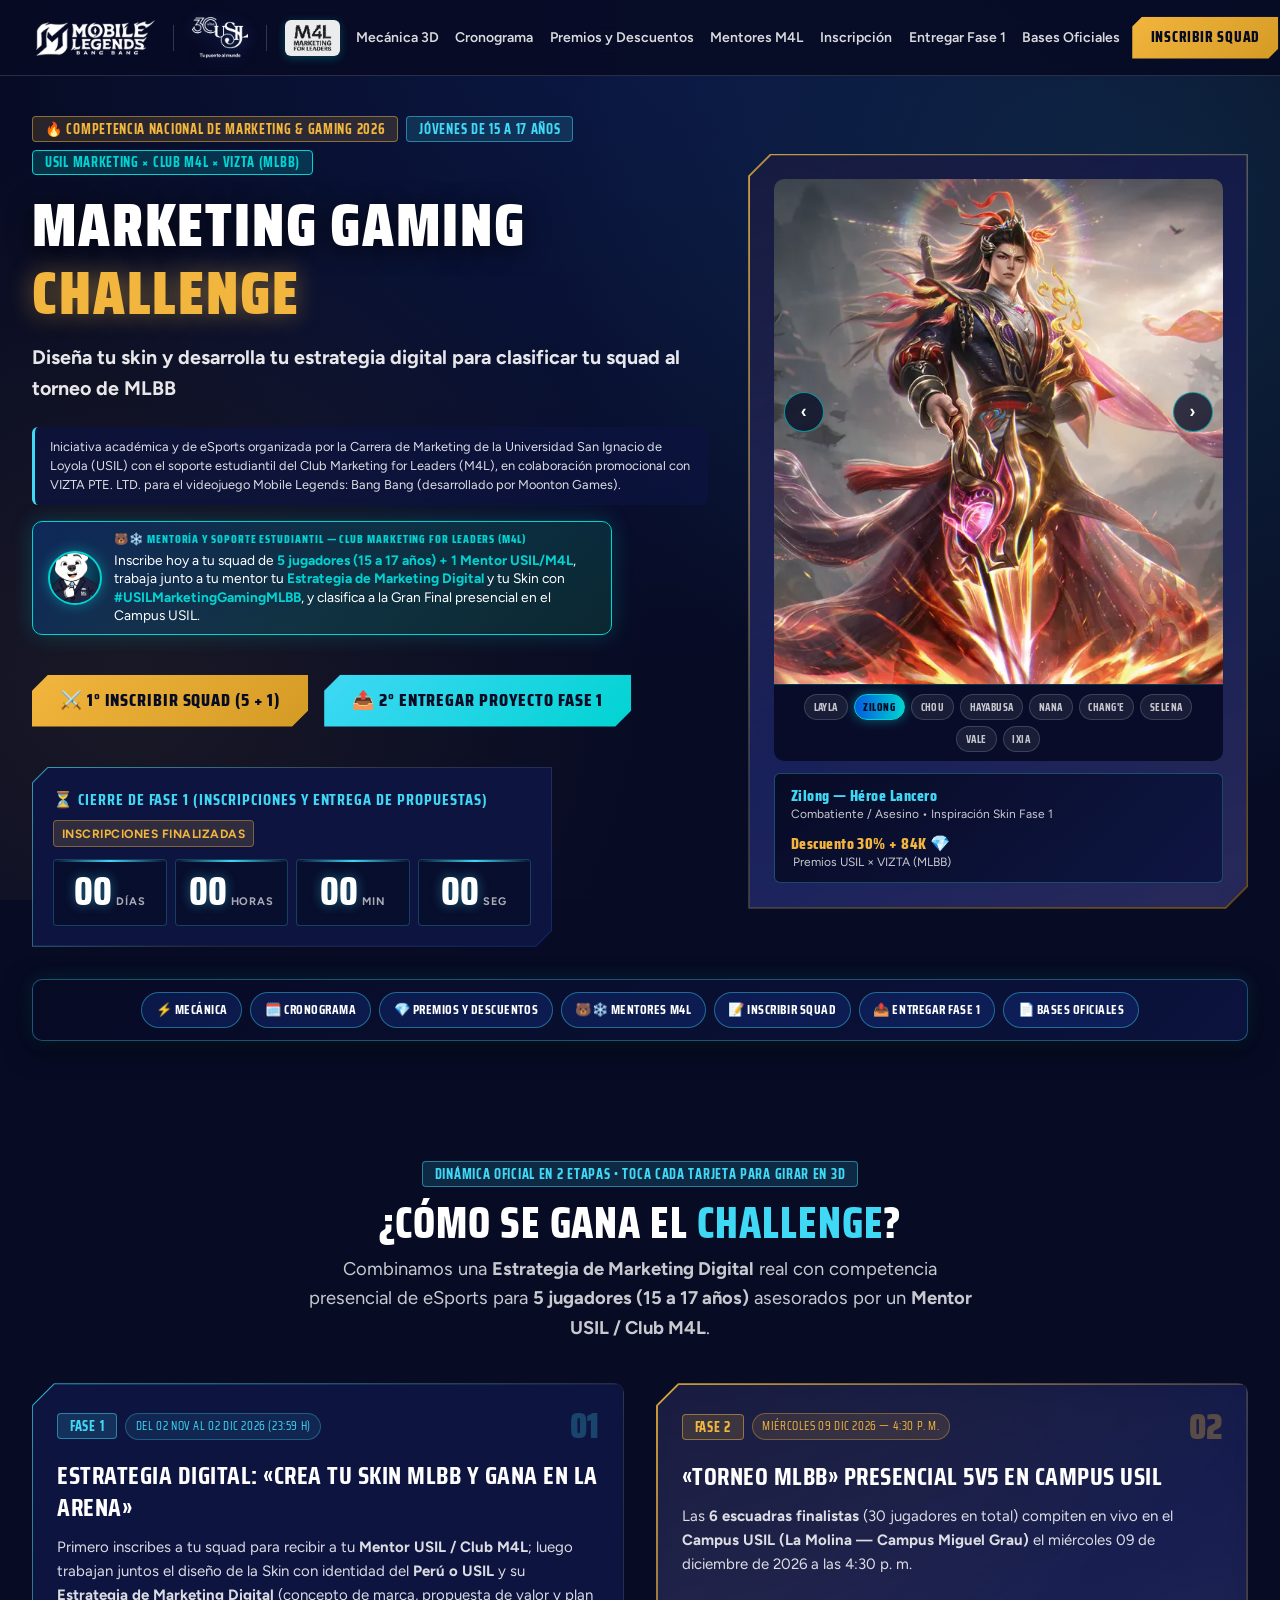
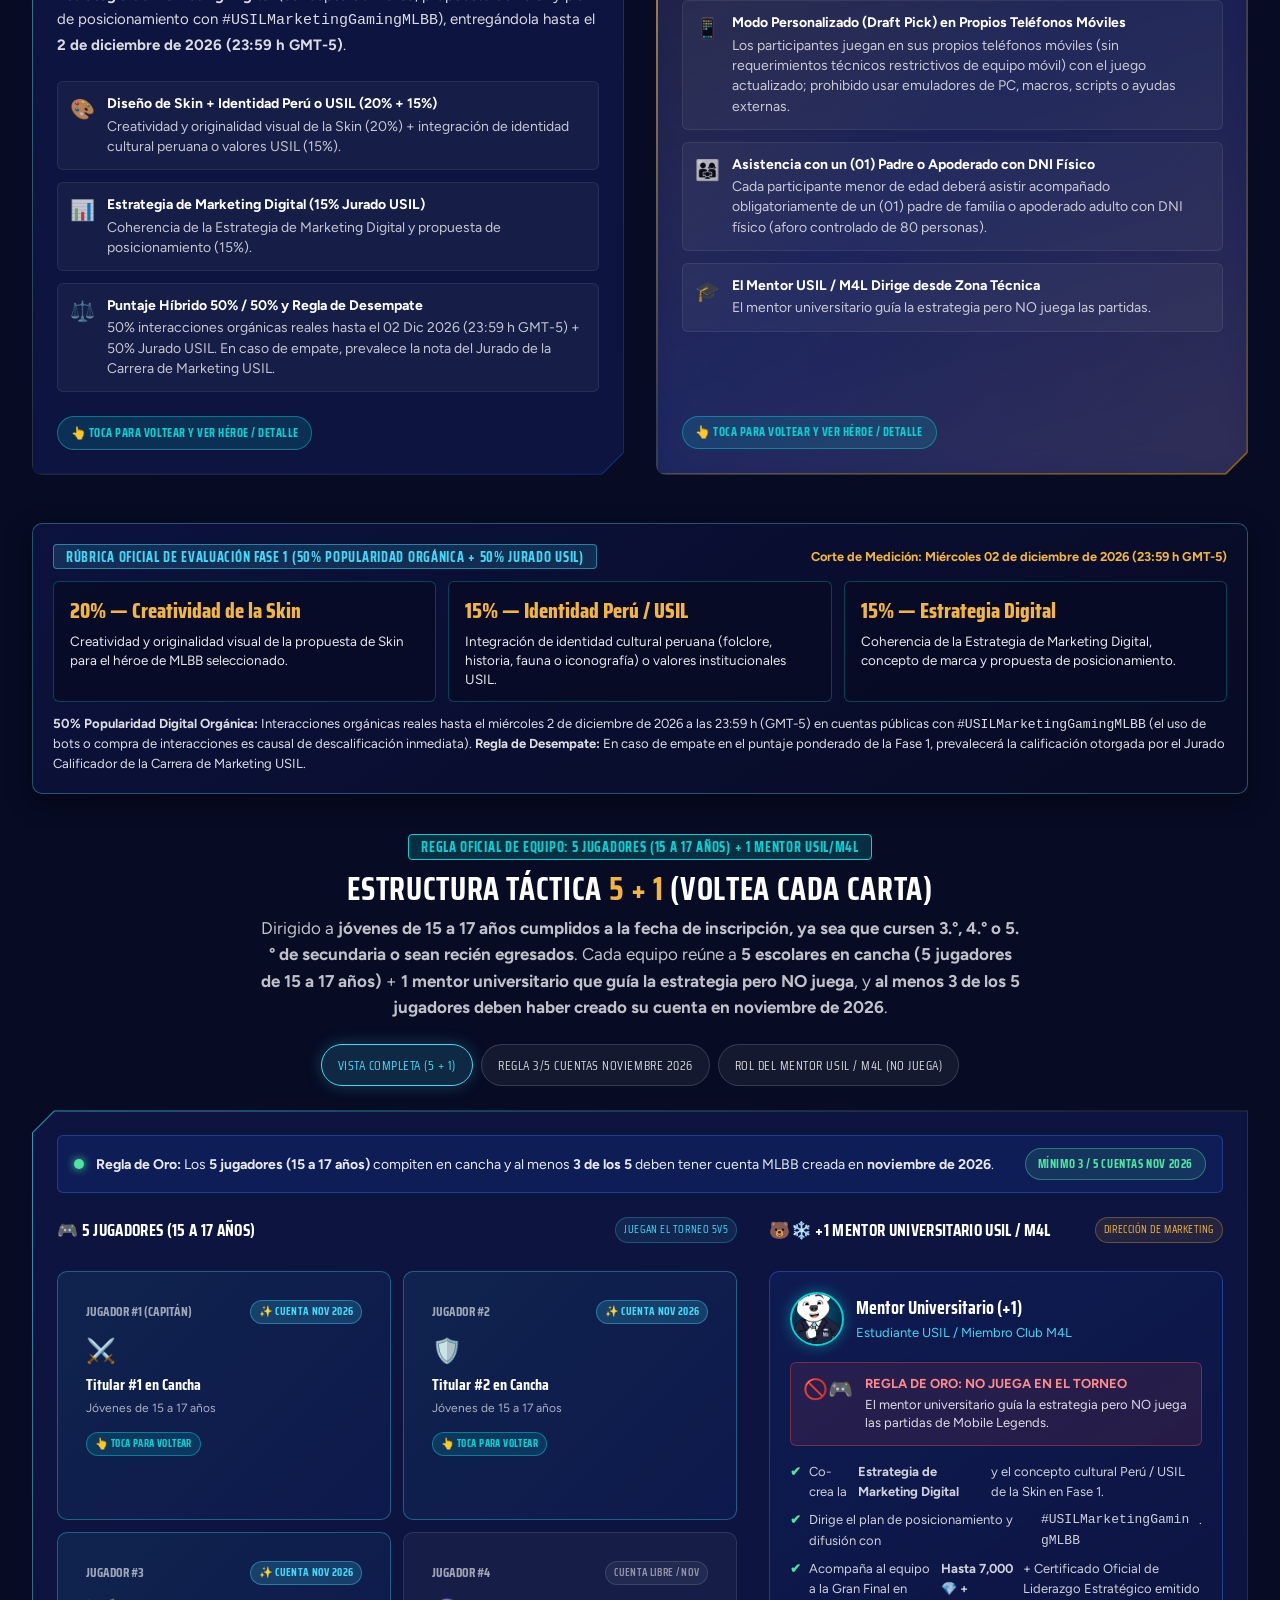
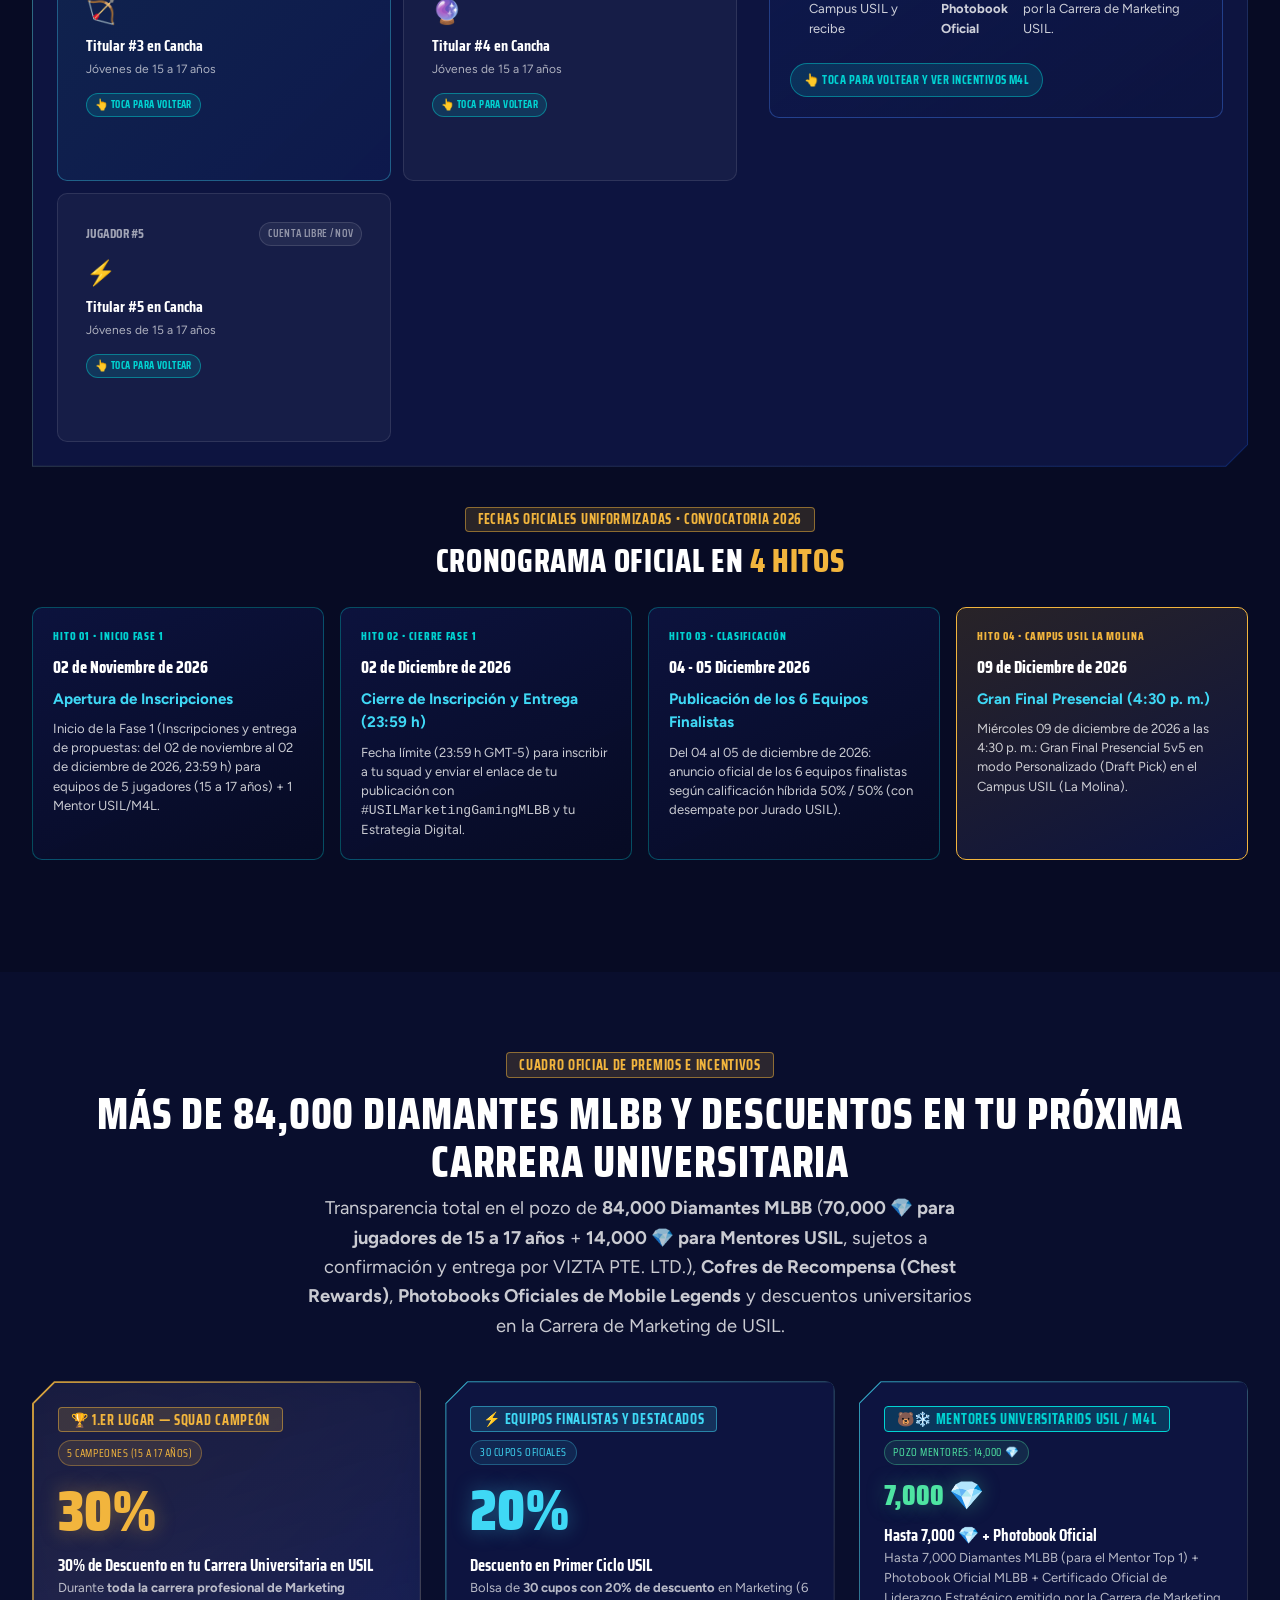
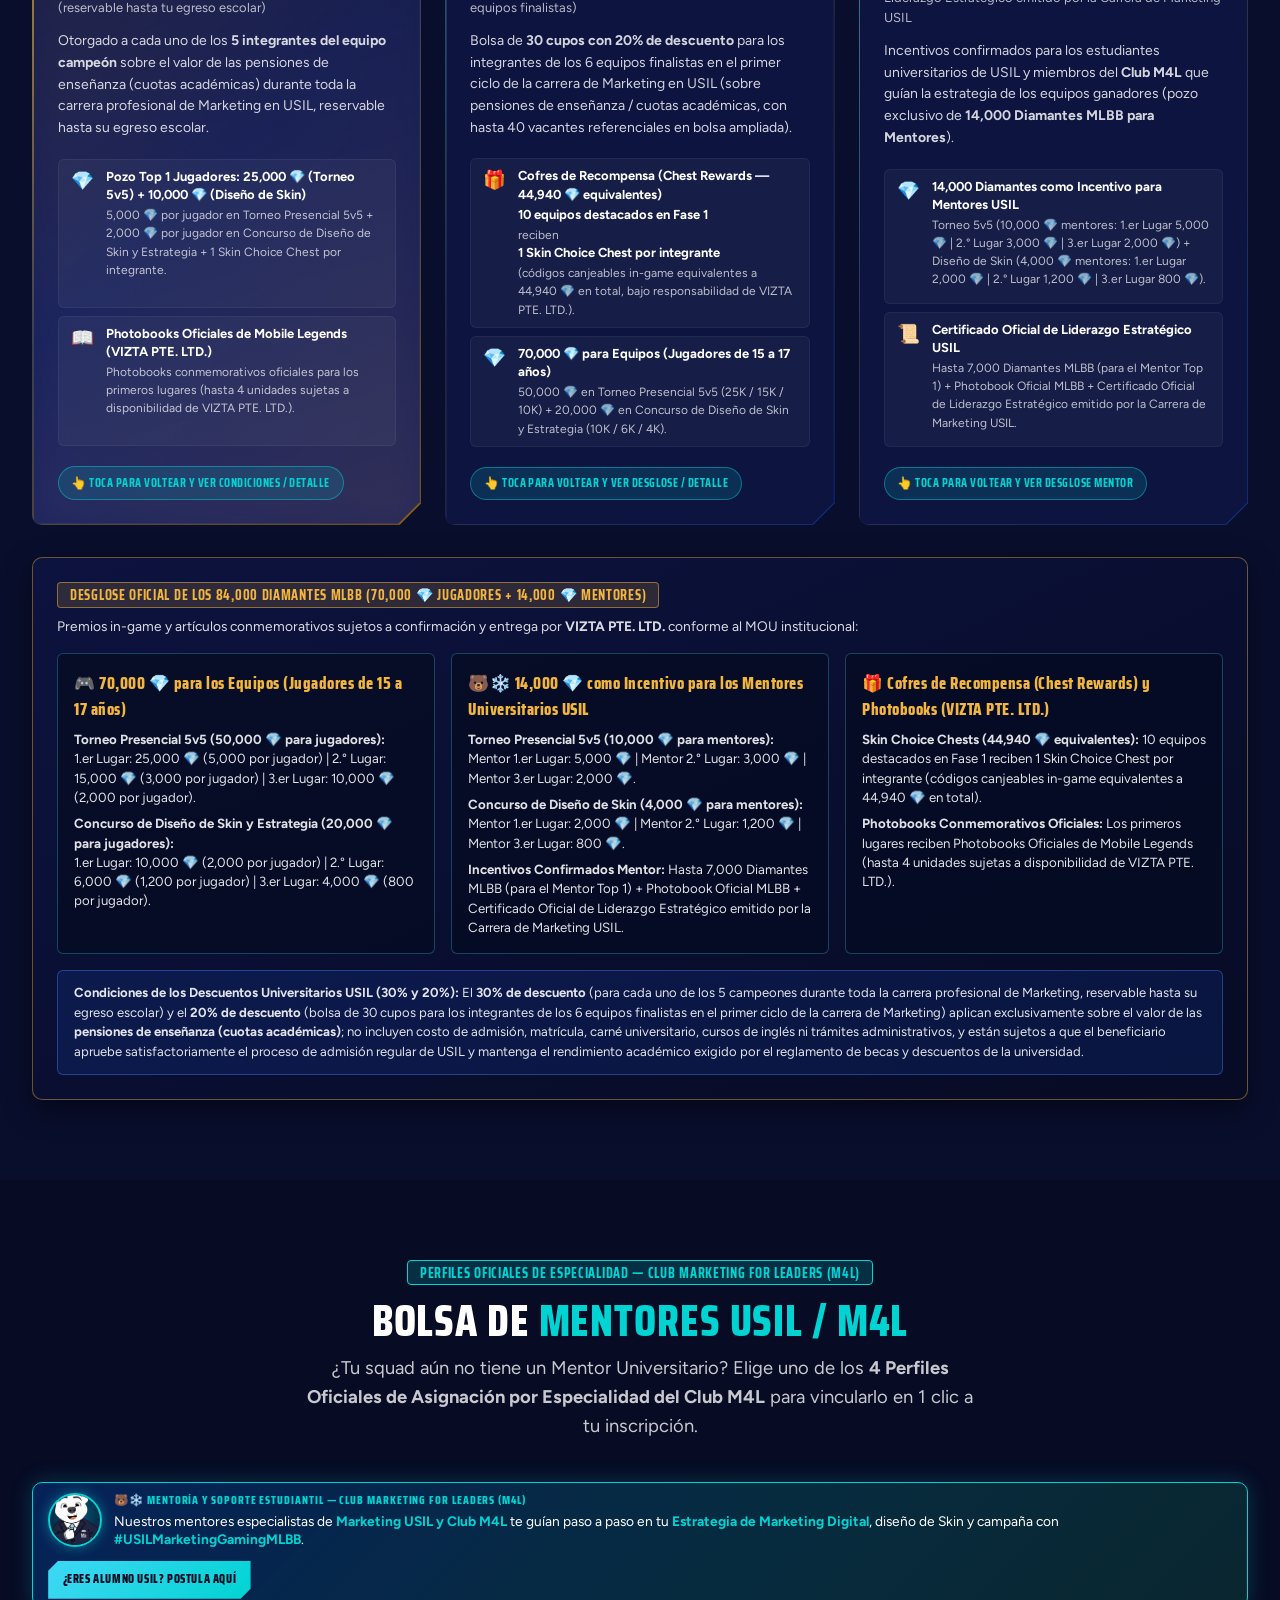
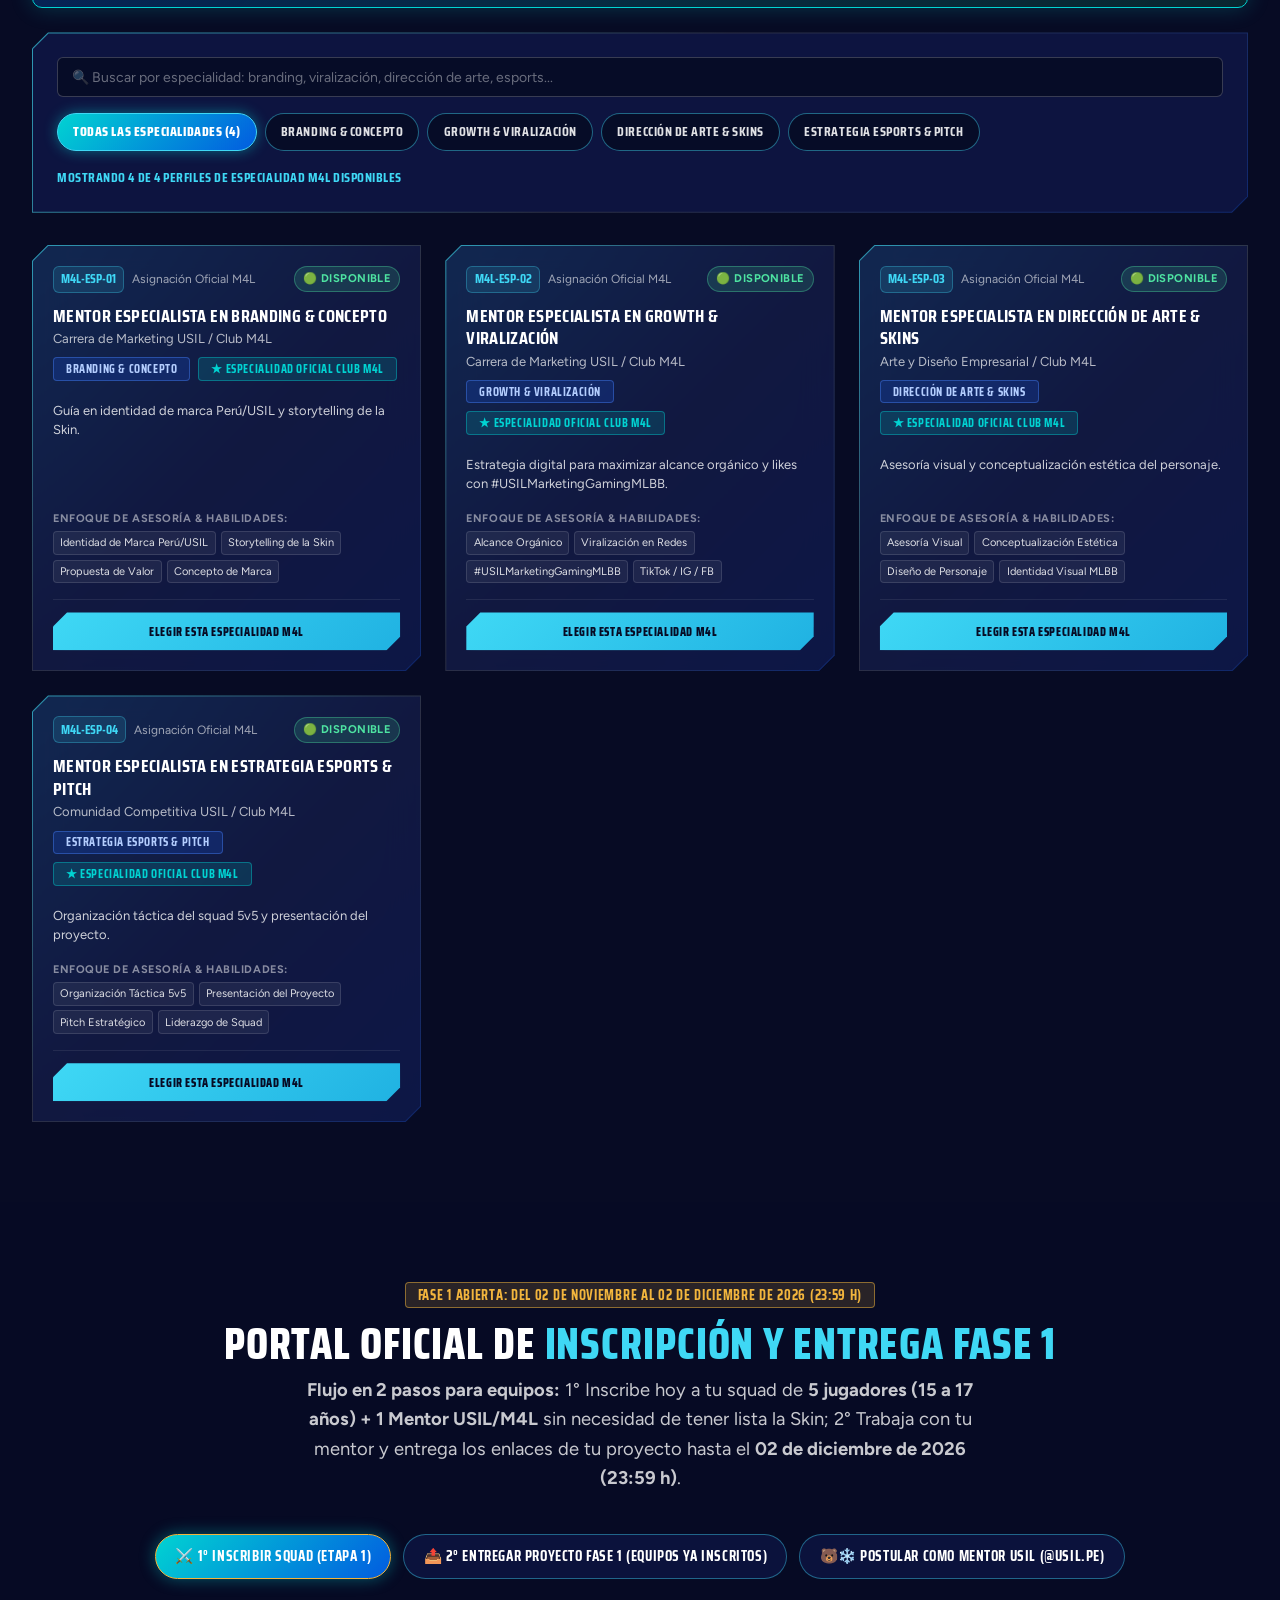
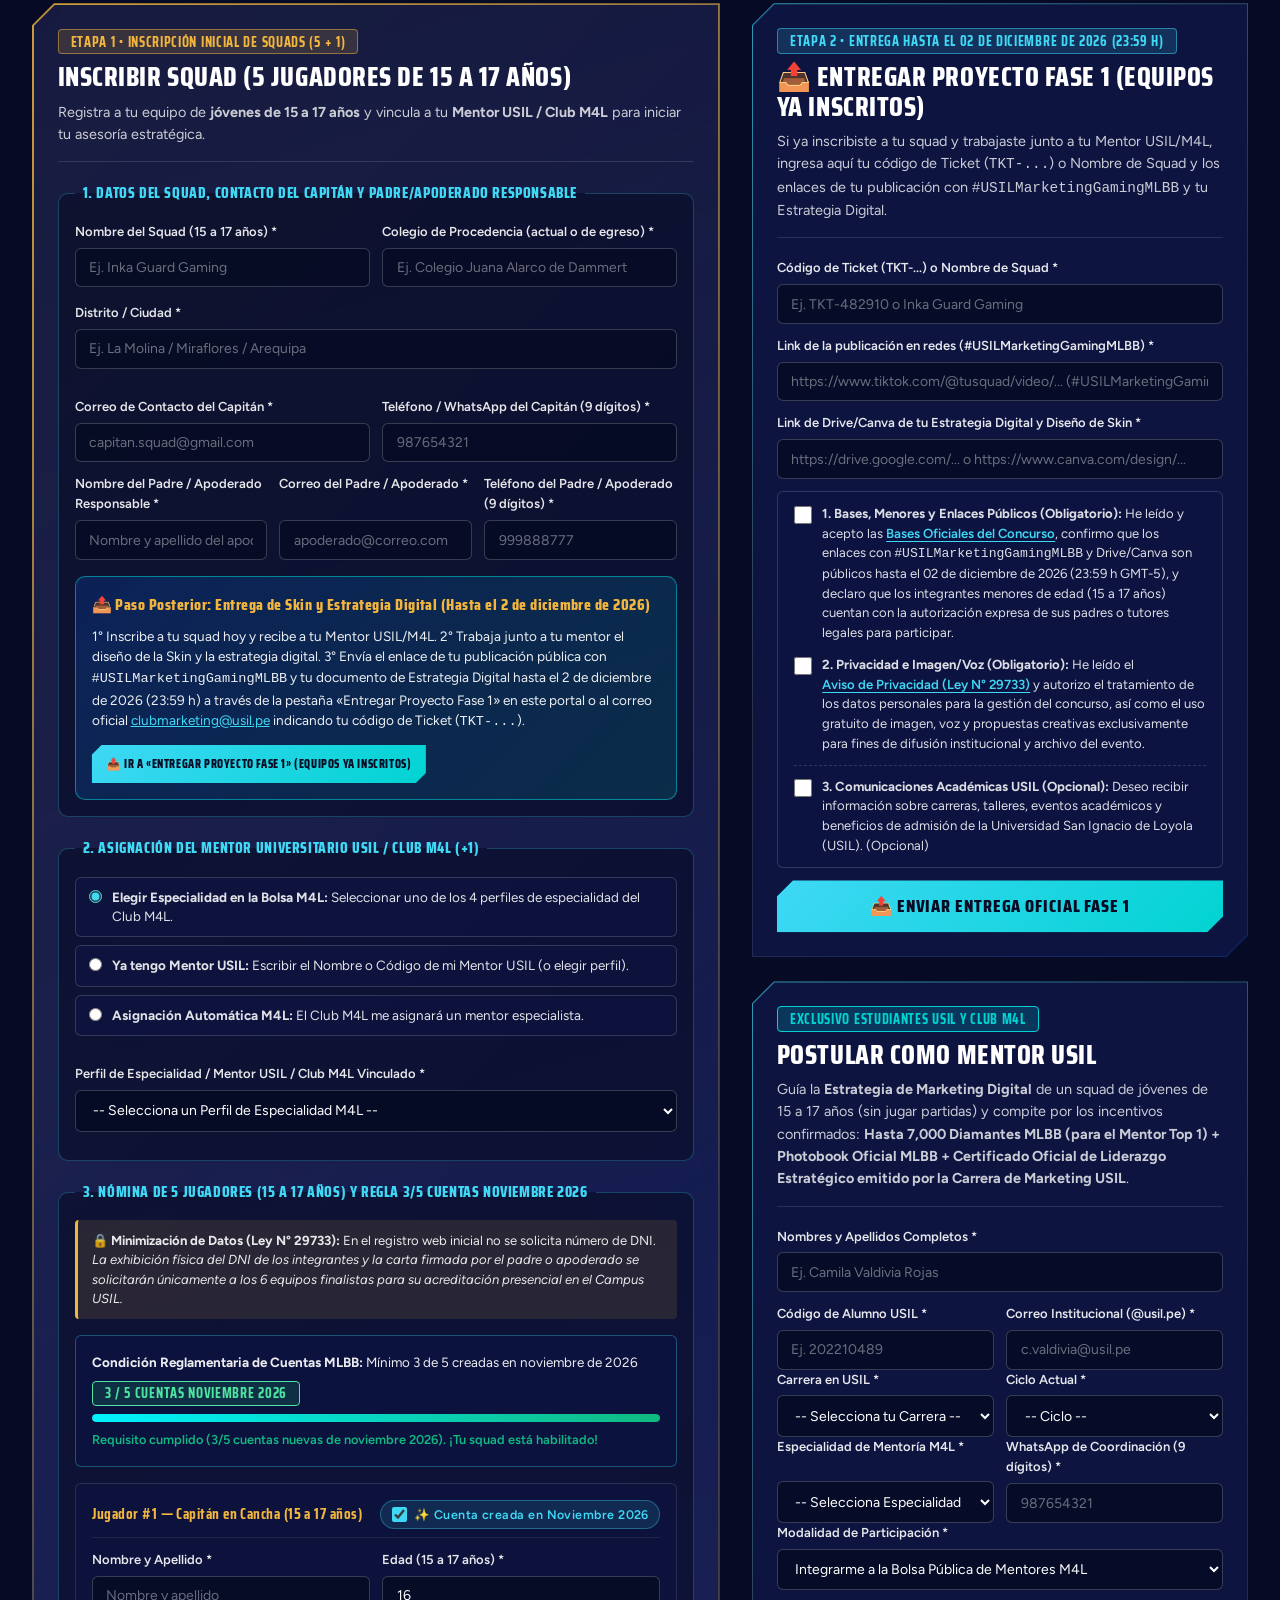
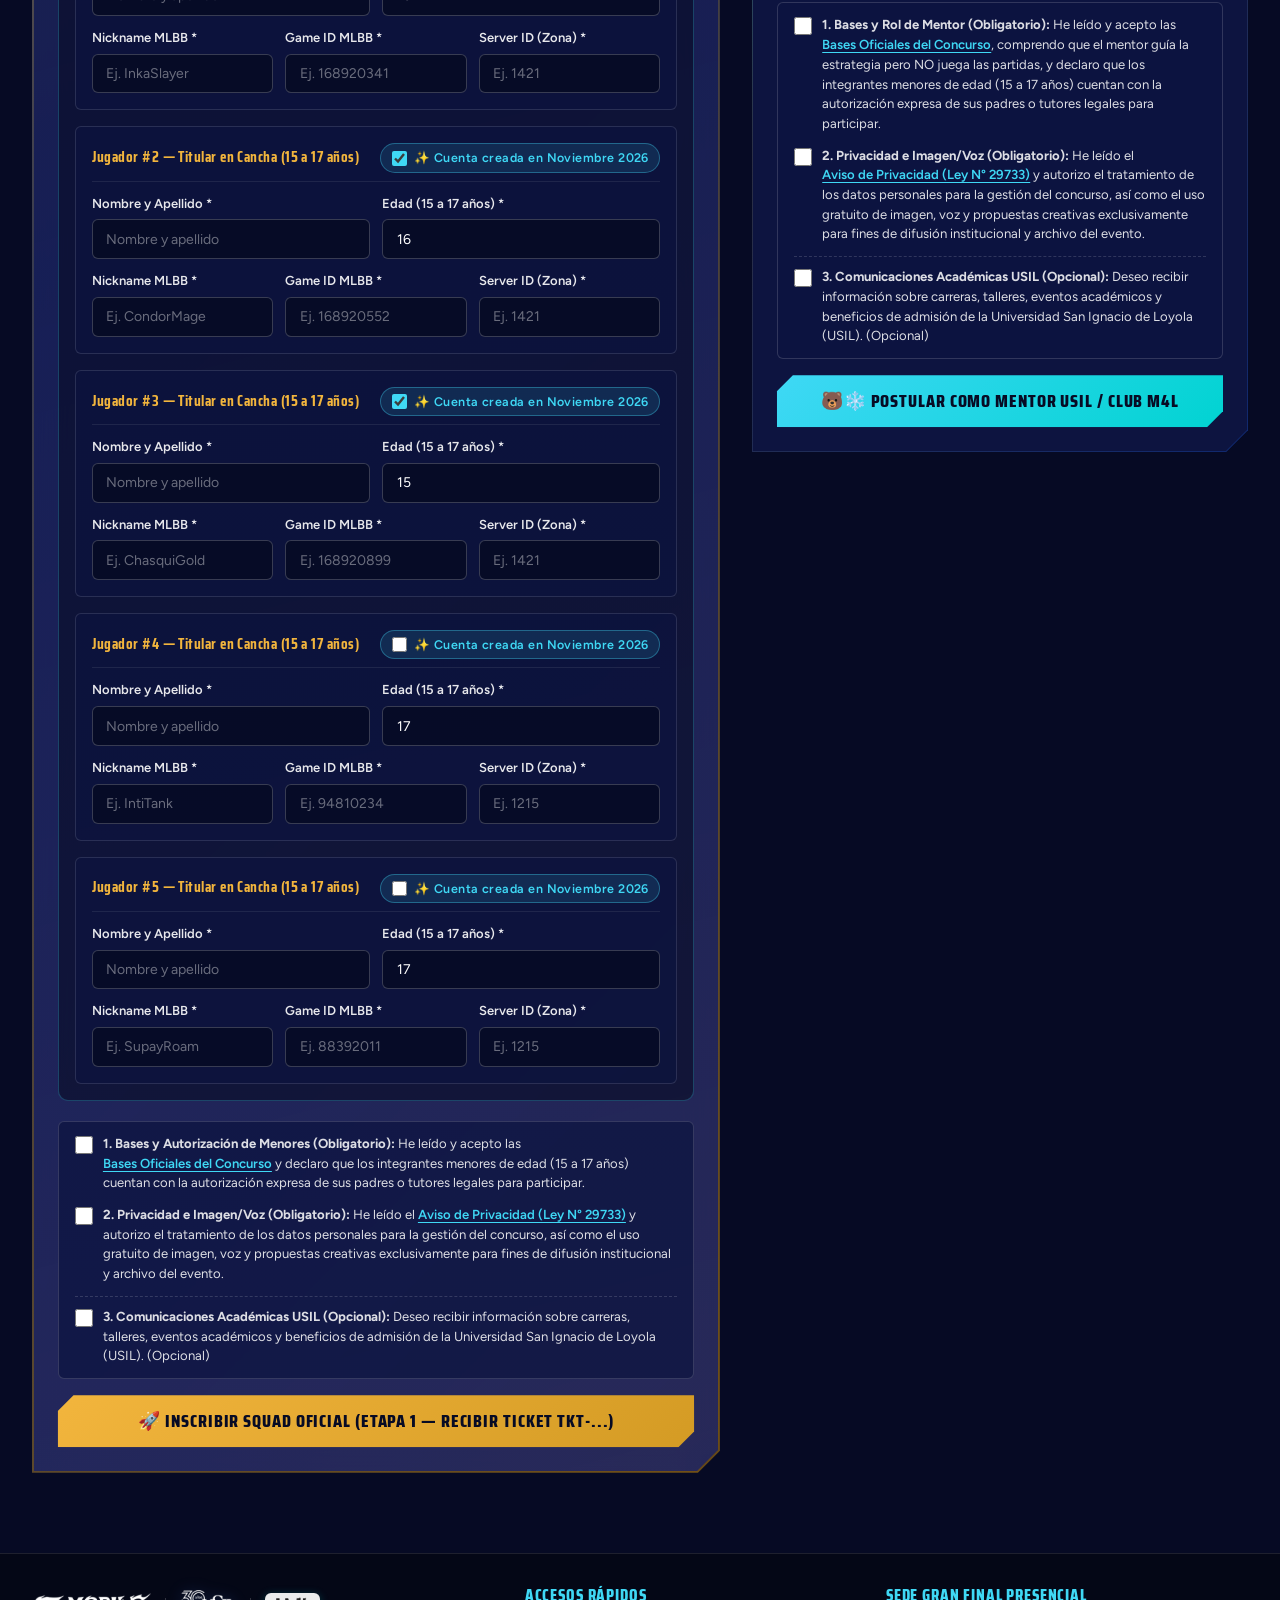
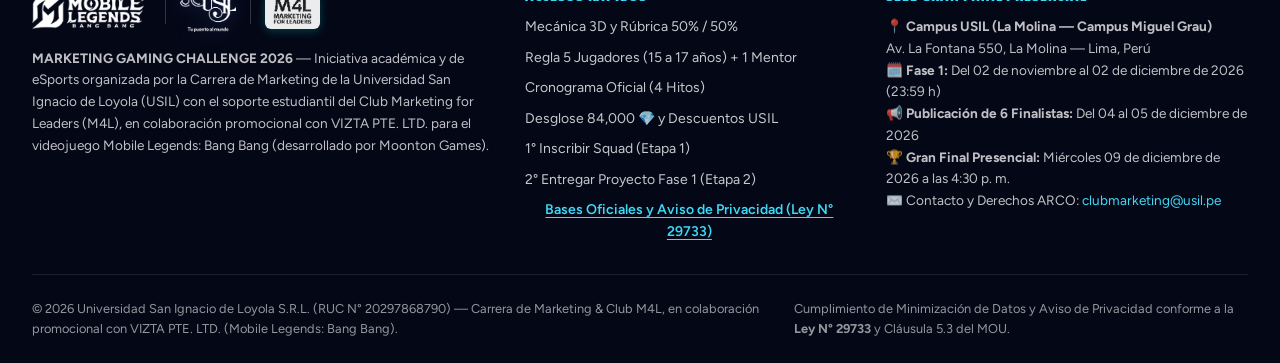
==== commit 0fc0ebe7: "fix(v6.2): enforce 3 consent checkboxes across all forms, strict validation, WinAnsi PDF encoding, a" ====
--- a/propuesta_mlbb_usil_v6_visualizable.html
+++ b/propuesta_mlbb_usil_v6_visualizable.html
@@ -163,6 +163,7 @@
   scroll-padding-top: calc(var(--header-height) + var(--sp-4));
   -webkit-text-size-adjust: 100%;
   overflow-x: hidden;
+  overflow-x: clip;
 }
 
 section[id],
@@ -178,6 +179,7 @@
   line-height: 1.55;
   min-height: 100vh;
   overflow-x: hidden;
+  overflow-x: clip;
   background-image: 
     radial-gradient(circle at 50% 0%, rgba(25, 71, 186, 0.22) 0%, transparent 60%),
     radial-gradient(circle at 90% 25%, rgba(63, 216, 245, 0.12) 0%, transparent 45%),
@@ -3652,6 +3654,15 @@
 .flip-card-back-content > .slot-nov-badge {
   width: fit-content;
   align-self: flex-start;
+}
+
+@media (max-width: 420px) {
+  .flip-card-back-content > .badge,
+  .flip-card-back-content > .slot-nov-badge {
+    font-size: 0.68rem;
+    padding: 0.22rem 0.5rem;
+    max-width: calc(100% - 12px);
+  }
 }
 
 .flip-cta-pill {
@@ -4853,14 +4864,14 @@
 
         <!-- Brand 2: USIL Oficial (Sin texto redundante pegado a la derecha) -->
         <a href="#inicio" class="brand-item brand-usil brand-usil-30" title="Universidad San Ignacio de Loyola (USIL) — Carrera de Marketing">
-          <img src="[data-uri]" data-asset-src="assets/logos/usil_logo_white.png" alt="Logo Oficial Universidad San Ignacio de Loyola USIL Marketing" width="84" height="42">
+          <img src="[data-uri]" data-asset-src="assets/logos/usil_logo_white.png" alt="Logo Oficial Universidad San Ignacio de Loyola USIL Marketing" width="57" height="42">
         </a>
 
         <span class="brand-divider" aria-hidden="true"></span>
 
         <!-- Brand 3: Club Marketing for Leaders (M4L) (Sin etiqueta redundante a la derecha) -->
         <a href="#bolsa-mentores" class="brand-item brand-m4l" title="Club Marketing for Leaders (M4L) — Soporte Estudiantil USIL">
-          <img src="[data-uri]" data-asset-src="assets/m4l/m4l_badge.png" alt="Logo Club Marketing for Leaders M4L" width="94" height="34">
+          <img src="[data-uri]" data-asset-src="assets/m4l/m4l_badge.png" alt="Logo Club Marketing for Leaders M4L" width="44" height="34">
         </a>
       </div>
 
@@ -5433,7 +5444,7 @@
                         <div class="flip-card-face flip-card-back" style="background-image:url('assets/characters/skin_selena_thumb.webp');padding:var(--sp-3);">
                           <div class="flip-card-back-content">
                             <span class="slot-nov-badge">Selena • Estratega</span>
-                            <p style="font-size:0.76rem;color:#fff;margin:0;">Integrante de jóvenes de 15 a 17 años; puede participar con su cuenta histórica o con cuenta nueva de noviembre 2026.</p>
+                            <p style="font-size:0.76rem;color:#fff;margin:0;">Parte de los 5 jugadores (15 a 17 años); puede participar con su cuenta histórica o con cuenta nueva de noviembre 2026.</p>
                           </div>
                         </div>
                       </div>
@@ -5828,7 +5839,7 @@
           </div>
 
           <div class="discount-legal-note">
-            <strong>Condiciones de los Descuentos Universitarios USIL (30% y 20%):</strong> El <strong>30% de descuento</strong> (para cada uno de los 5 campeones durante toda la carrera profesional de Marketing, reservable hasta su egreso escolar) y el <strong>20% de descuento</strong> (bolsa de 30 cupos para los integrantes de los 6 equipos finalistas en el primer ciclo de la carrera de Marketing) aplican exclusivamente sobre el valor de las <strong>pensiones de enseñanza (cuotas académicas)</strong>; no incluyen costo de admisión, matrícula, carné universitario, cursos de inglés ni trámites administrativos, y están sujetos a que el beneficiario apruebe satisfactoriamente el proceso de admisión regular de USIL y mantenga el rendimiento académico exigido por el reglamento de beneficios y descuentos de la universidad.
+            <strong>Condiciones de los Descuentos Universitarios USIL (30% y 20%):</strong> El <strong>30% de descuento</strong> (para cada uno de los 5 campeones durante toda la carrera profesional de Marketing, reservable hasta su egreso escolar) y el <strong>20% de descuento</strong> (bolsa de 30 cupos para los integrantes de los 6 equipos finalistas en el primer ciclo de la carrera de Marketing) aplican exclusivamente sobre el valor de las <strong>pensiones de enseñanza (cuotas académicas)</strong>; no incluyen costo de admisión, matrícula, carné universitario, cursos de inglés ni trámites administrativos, y están sujetos a que el beneficiario apruebe satisfactoriamente el proceso de admisión regular de USIL y mantenga el rendimiento académico exigido por el reglamento de becas y descuentos de la universidad.
           </div>
         </div>
 
@@ -6270,7 +6281,7 @@
                       <label class="consent-label">
                         <input type="checkbox" name="privacy_accepted" required>
                         <span>
-                          <strong>2. Privacidad e Imagen/Voz (Obligatorio):</strong> He leído el <button type="button" class="inline-link-btn" data-open-bases-modal>Aviso de Privacidad (Ley N° 29733)</button> y autorizo el tratamiento de los datos personales para la gestión del concurso, así como el uso gratuito de imagen, voz y propuestas creativas exclusivamente para fines de difusión institucional y archivo del evento.
+                          <strong>2. Privacidad e Imagen/Voz (Obligatorio):</strong> He leído el <button type="button" class="inline-link-btn" data-open-bases-modal data-open-privacy-modal>Aviso de Privacidad (Ley N° 29733)</button> y autorizo el tratamiento de los datos personales para la gestión del concurso, así como el uso gratuito de imagen, voz y propuestas creativas exclusivamente para fines de difusión institucional y archivo del evento.
                         </span>
                       </label>
 
@@ -6336,13 +6347,28 @@
                       <input type="url" id="strategyDocLinkInput" name="strategy_doc_link" class="form-input" placeholder="https://drive.google.com/... o https://www.canva.com/design/..." required>
                     </div>
 
+                    <!-- Directiva 5: 3 Checkboxes de Consentimiento Diferenciados también en Entrega Fase 1 -->
                     <div class="form-consent-box">
-                      <label class="consent-label">
-                        <input type="checkbox" name="phase1_terms" required>
-                        <span>
-                          Confirmo que tanto la publicación en redes sociales con <code>#USILMarketingGamingMLBB</code> como el enlace de Drive/Canva tienen acceso público habilitado para la evaluación del Jurado USIL hasta el 02 de diciembre de 2026 (23:59 h GMT-5).
-                        </span>
-                      </label>
+                      <div class="consent-checkbox-list">
+                        <label class="consent-label">
+                          <input type="checkbox" name="phase1_terms" required>
+                          <span>
+                            <strong>1. Bases, Menores y Enlaces Públicos (Obligatorio):</strong> He leído y acepto las <button type="button" class="inline-link-btn" data-open-bases-modal>Bases Oficiales del Concurso</button>, confirmo que los enlaces con <code>#USILMarketingGamingMLBB</code> y Drive/Canva son públicos hasta el 02 de diciembre de 2026 (23:59 h GMT-5), y declaro que los integrantes menores de edad (15 a 17 años) cuentan con la autorización expresa de sus padres o tutores legales para participar.
+                          </span>
+                        </label>
+                        <label class="consent-label">
+                          <input type="checkbox" name="phase1_privacy_accepted" required>
+                          <span>
+                            <strong>2. Privacidad e Imagen/Voz (Obligatorio):</strong> He leído el <button type="button" class="inline-link-btn" data-open-bases-modal data-open-privacy-modal>Aviso de Privacidad (Ley N° 29733)</button> y autorizo el tratamiento de los datos personales para la gestión del concurso, así como el uso gratuito de imagen, voz y propuestas creativas exclusivamente para fines de difusión institucional y archivo del evento.
+                          </span>
+                        </label>
+                        <label class="consent-label consent-item-optional">
+                          <input type="checkbox" name="phase1_marketing_opt_in">
+                          <span>
+                            <strong>3. Comunicaciones Académicas USIL (Opcional):</strong> Deseo recibir información sobre carreras, talleres, eventos académicos y beneficios de admisión de la Universidad San Ignacio de Loyola (USIL). (Opcional)
+                          </span>
+                        </label>
+                      </div>
                     </div>
 
                     <div id="phase1FormFeedback" class="form-feedback" role="alert" aria-live="polite" style="display: none;"></div>
@@ -6455,7 +6481,7 @@
                         <label class="consent-label">
                           <input type="checkbox" name="mentor_privacy" required>
                           <span>
-                            <strong>2. Privacidad e Imagen/Voz (Obligatorio):</strong> He leído el <button type="button" class="inline-link-btn" data-open-bases-modal>Aviso de Privacidad (Ley N° 29733)</button> y autorizo el tratamiento de los datos personales para la gestión del concurso, así como el uso gratuito de imagen, voz y propuestas creativas exclusivamente para fines de difusión institucional y archivo del evento.
+                            <strong>2. Privacidad e Imagen/Voz (Obligatorio):</strong> He leído el <button type="button" class="inline-link-btn" data-open-bases-modal data-open-privacy-modal>Aviso de Privacidad (Ley N° 29733)</button> y autorizo el tratamiento de los datos personales para la gestión del concurso, así como el uso gratuito de imagen, voz y propuestas creativas exclusivamente para fines de difusión institucional y archivo del evento.
                           </span>
                         </label>
                         <label class="consent-label consent-item-optional">
@@ -6497,9 +6523,9 @@
           <div class="brand-lockup" style="margin-bottom: var(--sp-3);">
             <img src="[data-uri]" data-asset-src="assets/logos/mlbb_anniversary_white.png" alt="Mobile Legends: Bang Bang" width="110" height="34">
             <span class="brand-divider"></span>
-            <img src="[data-uri]" data-asset-src="assets/logos/usil_logo_white.png" alt="Logo Oficial Universidad San Ignacio de Loyola USIL" width="78" height="38">
+            <img src="[data-uri]" data-asset-src="assets/logos/usil_logo_white.png" alt="Logo Oficial Universidad San Ignacio de Loyola USIL" width="51" height="38">
             <span class="brand-divider"></span>
-            <img src="[data-uri]" data-asset-src="assets/m4l/m4l_badge.png" alt="Club Marketing for Leaders M4L" width="84" height="32">
+            <img src="[data-uri]" data-asset-src="assets/m4l/m4l_badge.png" alt="Club Marketing for Leaders M4L" width="41" height="32">
           </div>
           <p class="footer-copy">
             <strong>MARKETING GAMING CHALLENGE 2026</strong> — Iniciativa académica y de eSports organizada por la Carrera de Marketing de la Universidad San Ignacio de Loyola (USIL) con el soporte estudiantil del Club Marketing for Leaders (M4L), en colaboración promocional con VIZTA PTE. LTD. para el videojuego Mobile Legends: Bang Bang (desarrollado por Moonton Games).
@@ -6515,7 +6541,7 @@
             <li><a href="#premios">Desglose 84,000 💎 y Descuentos USIL</a></li>
             <li><a href="#registro-escolar">1° Inscribir Squad (Etapa 1)</a></li>
             <li><a href="#entrega-fase1">2° Entregar Proyecto Fase 1 (Etapa 2)</a></li>
-            <li><button type="button" class="inline-link-btn" data-open-bases-modal>Bases Oficiales y Aviso de Privacidad (Ley N° 29733)</button></li>
+            <li><button type="button" class="inline-link-btn" data-open-bases-modal data-open-privacy-modal>Bases Oficiales y Aviso de Privacidad (Ley N° 29733)</button></li>
           </ul>
         </div>
 
@@ -6583,7 +6609,7 @@
           <div class="legal-clause">
             <h4>Cláusula 2: Conformación de Equipos (5+1), Elegibilidad (15 a 17 años) y Regla 3/5 Cuentas Noviembre 2026</h4>
             <p>
-              Dirigido a jóvenes de 15 a 17 años cumplidos a la fecha de inscripción, ya sea que cursen 3.°, 4.° o 5.° de secundaria o sean recién egresados. Cada equipo está conformado por <strong>6 integrantes</strong>: <strong>5 jugadores (15 a 17 años)</strong> en cancha + <strong>1 mentor universitario USIL / Club M4L que guía la estrategia pero NO juega</strong> las partidas del torneo. Es requisito obligatorio que <strong>al menos 3 de los 5 jugadores hayan creado su cuenta de Mobile Legends: Bang Bang en noviembre de 2026</strong>.
+              Cada equipo está conformado por <strong>6 integrantes</strong>: <strong>5 jugadores (15 a 17 años)</strong> en cancha + <strong>1 mentor universitario USIL / Club M4L que guía la estrategia pero NO juega</strong> las partidas del torneo. Es requisito obligatorio que <strong>al menos 3 de los 5 jugadores hayan creado su cuenta de Mobile Legends: Bang Bang en noviembre de 2026</strong>.
             </p>
           </div>
 
@@ -6601,12 +6627,12 @@
           <div class="legal-clause">
             <h4>Cláusula 4: Cronograma Uniformizado, Desglose de 84,000 Diamantes y Condiciones del 30% y 20%</h4>
             <p>
-              <strong>Cronograma Oficial:</strong> Fase 1 (Inscripciones y entrega de propuestas): Del <strong>02 de Noviembre de 2026</strong> al <strong>02 de Diciembre de 2026</strong> (23:59 h) | Publicación de los 6 equipos finalistas: Del <strong>04 - 05 Diciembre 2026</strong> | Gran Final Presencial en Campus USIL (La Molina): Miércoles <strong>09 de Diciembre de 2026</strong> a las <strong>4:30 p. m.</strong><br>
+              <strong>Cronograma Oficial:</strong> Fase 1 (Inscripciones y entrega de propuestas): <strong>Del 02 de noviembre al 02 de diciembre de 2026 (23:59 h)</strong> | Publicación de los 6 equipos finalistas: <strong>Del 04 al 05 de diciembre de 2026</strong> | Gran Final Presencial en Campus USIL (La Molina): <strong>Miércoles 09 de diciembre de 2026 a las 4:30 p. m.</strong><br>
               <strong>Desglose Exacto de los 84,000 Diamantes MLBB (sujetos a confirmación y entrega por VIZTA PTE. LTD.):</strong><br>
               • <strong>70,000 Diamantes para los Equipos (Jugadores de 15 a 17 años):</strong> Torneo Presencial 5v5 (50,000 💎 para jugadores: 1.er Lugar 25,000 💎 [5,000 por jugador] | 2.° Lugar 15,000 💎 [3,000 por jugador] | 3.er Lugar 10,000 💎 [2,000 por jugador]) + Concurso de Diseño de Skin y Estrategia (20,000 💎 para jugadores: 1.er Lugar 10,000 💎 [2,000 por jugador] | 2.° Lugar 6,000 💎 [1,200 por jugador] | 3.er Lugar 4,000 💎 [800 por jugador]).<br>
               • <strong>14,000 Diamantes como Incentivo para los Mentores Universitarios USIL:</strong> Torneo Presencial 5v5 (10,000 💎 para mentores: Mentor 1.er Lugar 5,000 💎 | Mentor 2.° Lugar 3,000 💎 | Mentor 3.er Lugar 2,000 💎) + Concurso de Diseño de Skin (4,000 💎 para mentores: Mentor 1.er Lugar 2,000 💎 | Mentor 2.° Lugar 1,200 💎 | Mentor 3.er Lugar 800 💎).<br>
               • <strong>Cofres de Recompensa (Chest Rewards) y Photobooks (Bajo responsabilidad de VIZTA PTE. LTD.):</strong> 10 equipos destacados en Fase 1 reciben 1 Skin Choice Chest por integrante (códigos canjeables in-game equivalentes a 44,940 💎 en total) y los primeros lugares reciben Photobooks Oficiales de Mobile Legends (hasta 4 unidades sujetas a disponibilidad de VIZTA).<br>
-              • <strong>Condiciones de los Descuentos Universitarios USIL (30% y 20%):</strong> El <strong>30% de Descuento en tu Carrera Universitaria en USIL</strong> (para cada uno de los 5 campeones durante toda la carrera profesional de Marketing, reservable hasta su egreso escolar) y el <strong>20% de descuento</strong> (bolsa de <strong>30 cupos con 20% de descuento</strong> para los integrantes de los 6 equipos finalistas en el primer ciclo de la carrera de Marketing) aplican exclusivamente sobre el valor de las pensiones de enseñanza (cuotas académicas); no incluyen costo de admisión, matrícula, carné universitario, cursos de inglés ni trámites administrativos, y están sujetos a que el beneficiario apruebe satisfactoriamente el proceso de admisión regular de USIL y mantenga el rendimiento académico exigido por el reglamento de beneficios y descuentos de la universidad.<br>
+              • <strong>Condiciones de los Descuentos Universitarios USIL (30% y 20%):</strong> El <strong>30% de Descuento en tu Carrera Universitaria en USIL</strong> (para cada uno de los 5 campeones durante toda la carrera profesional de Marketing, reservable hasta su egreso escolar) y el <strong>20% de descuento</strong> (bolsa de <strong>30 cupos con 20% de descuento</strong> para los integrantes de los 6 equipos finalistas en el primer ciclo de la carrera de Marketing) aplican exclusivamente sobre el valor de las pensiones de enseñanza (cuotas académicas); no incluyen costo de admisión, matrícula, carné universitario, cursos de inglés ni trámites administrativos, y están sujetos a que el beneficiario apruebe satisfactoriamente el proceso de admisión regular de USIL y mantenga el rendimiento académico exigido por el reglamento de becas y descuentos de la universidad.<br>
               • <strong>Incentivos Confirmados para Mentores USIL:</strong> Hasta 7,000 Diamantes MLBB (para el Mentor Top 1) + Photobook Oficial MLBB + Certificado Oficial de Liderazgo Estratégico emitido por la Carrera de Marketing USIL.
             </p>
           </div>
@@ -6616,7 +6642,7 @@
             <p>
               <strong>Minimización de Datos en Registro Web:</strong> En el formulario web de inscripción inicial no se solicita el número de DNI de los jugadores. La exhibición física del DNI de los integrantes y la carta firmada por el padre o apoderado se solicitarán únicamente a los 6 equipos finalistas para su acreditación presencial en el Campus USIL.
             </p>
-            <div class="privacy-notice-section" aria-label="Aviso de Privacidad Ley N° 29733">
+            <div class="privacy-notice-section" id="avisoPrivacidadSection" aria-label="Aviso de Privacidad Ley N° 29733">
               <strong style="color:var(--cyan);font-size:0.9rem;display:block;">AVISO DE PRIVACIDAD DETALLADO (LEY N° 29733 Y SU REGLAMENTO)</strong>
               <div class="privacy-notice-grid">
                 <div class="privacy-notice-item">
@@ -7009,7 +7035,7 @@
     },
     {
       heading: 'Cláusula 4: Cronograma Oficial Uniformizado y Transparencia en Premios (84,000 💎 y Descuentos USIL)',
-      body: 'CRONOGRAMA OFICIAL: Inscripciones y entrega de propuestas Fase 1: Del 02 de noviembre al 02 de diciembre de 2026 (23:59 h); Publicación de los 6 equipos finalistas: Del 04 al 05 de diciembre de 2026; Gran Final Presencial en Campus USIL (La Molina): Miércoles 09 de diciembre de 2026 a las 4:30 p. m. DESGLOSE DE LOS 84,000 DIAMANTES MLBB (Sujetos a confirmación y entrega por VIZTA PTE. LTD.): (1) 70,000 Diamantes para los Equipos (Jugadores de 15 a 17 años): Torneo Presencial 5v5 (50,000 💎 para jugadores): 1.er Lugar: 25,000 💎 (5,000 por jugador) | 2.° Lugar: 15,000 💎 (3,000 por jugador) | 3.er Lugar: 10,000 💎 (2,000 por jugador); Concurso de Diseño de Skin y Estrategia (20,000 💎 para jugadores): 1.er Lugar: 10,000 💎 (2,000 por jugador) | 2.° Lugar: 6,000 💎 (1,200 por jugador) | 3.er Lugar: 4,000 💎 (800 por jugador). (2) 14,000 Diamantes como Incentivo para los Mentores Universitarios USIL: Torneo Presencial 5v5 (10,000 💎 para mentores): Mentor 1.er Lugar: 5,000 💎 | Mentor 2.° Lugar: 3,000 💎 | Mentor 3.er Lugar: 2,000 💎; Concurso de Diseño de Skin (4,000 💎 para mentores): Mentor 1.er Lugar: 2,000 💎 | Mentor 2.° Lugar: 1,200 💎 | Mentor 3.er Lugar: 800 💎. (3) Cofres de Recompensa (Chest Rewards) y Photobooks (Bajo responsabilidad de VIZTA PTE. LTD.): 10 equipos destacados en Fase 1 reciben 1 Skin Choice Chest por integrante (códigos canjeables in-game equivalentes a 44,940 💎 en total) y los primeros lugares reciben Photobooks conmemorativos oficiales (hasta 4 unidades sujetas a disponibilidad de VIZTA). CONDICIONES DE LOS DESCUENTOS UNIVERSITARIOS USIL (30% Y 20%): El 30% de descuento (para cada uno de los 5 campeones durante toda la carrera profesional de Marketing, reservable hasta su egreso escolar) y el 20% de descuento (bolsa de 30 cupos para los integrantes de los 6 equipos finalistas en el primer ciclo de la carrera de Marketing, además de 40 cupos en bolsa ampliada) aplican exclusivamente sobre el valor de las pensiones de enseñanza (cuotas académicas); no incluyen costo de admisión, matrícula, carné universitario, cursos de inglés ni trámites administrativos, y están sujetos a que el beneficiario apruebe satisfactoriamente el proceso de admisión regular de USIL y mantenga el rendimiento académico exigido por el reglamento de beneficios y descuentos de la universidad. INCENTIVOS PARA MENTORES: Hasta 7,000 Diamantes MLBB (para el Mentor Top 1) + Photobook Oficial MLBB + Certificado Oficial de Liderazgo Estratégico emitido por la Carrera de Marketing USIL.'
+      body: 'CRONOGRAMA OFICIAL: Inscripciones y entrega de propuestas Fase 1: Del 02 de noviembre al 02 de diciembre de 2026 (23:59 h); Publicación de los 6 equipos finalistas: Del 04 al 05 de diciembre de 2026; Gran Final Presencial en Campus USIL (La Molina): Miércoles 09 de diciembre de 2026 a las 4:30 p. m. DESGLOSE DE LOS 84,000 DIAMANTES MLBB (Sujetos a confirmación y entrega por VIZTA PTE. LTD.): (1) 70,000 Diamantes para los Equipos (Jugadores de 15 a 17 años): Torneo Presencial 5v5 (50,000 💎 para jugadores): 1.er Lugar: 25,000 💎 (5,000 por jugador) | 2.° Lugar: 15,000 💎 (3,000 por jugador) | 3.er Lugar: 10,000 💎 (2,000 por jugador); Concurso de Diseño de Skin y Estrategia (20,000 💎 para jugadores): 1.er Lugar: 10,000 💎 (2,000 por jugador) | 2.° Lugar: 6,000 💎 (1,200 por jugador) | 3.er Lugar: 4,000 💎 (800 por jugador). (2) 14,000 Diamantes como Incentivo para los Mentores Universitarios USIL: Torneo Presencial 5v5 (10,000 💎 para mentores): Mentor 1.er Lugar: 5,000 💎 | Mentor 2.° Lugar: 3,000 💎 | Mentor 3.er Lugar: 2,000 💎; Concurso de Diseño de Skin (4,000 💎 para mentores): Mentor 1.er Lugar: 2,000 💎 | Mentor 2.° Lugar: 1,200 💎 | Mentor 3.er Lugar: 800 💎. (3) Cofres de Recompensa (Chest Rewards) y Photobooks (Bajo responsabilidad de VIZTA PTE. LTD.): 10 equipos destacados en Fase 1 reciben 1 Skin Choice Chest por integrante (códigos canjeables in-game equivalentes a 44,940 💎 en total) y los primeros lugares reciben Photobooks conmemorativos oficiales (hasta 4 unidades sujetas a disponibilidad de VIZTA). CONDICIONES DE LOS DESCUENTOS UNIVERSITARIOS USIL (30% Y 20%): El 30% de descuento (para cada uno de los 5 campeones durante toda la carrera profesional de Marketing, reservable hasta su egreso escolar) y el 20% de descuento (bolsa de 30 cupos para los integrantes de los 6 equipos finalistas en el primer ciclo de la carrera de Marketing, además de 40 cupos en bolsa ampliada) aplican exclusivamente sobre el valor de las pensiones de enseñanza (cuotas académicas); no incluyen costo de admisión, matrícula, carné universitario, cursos de inglés ni trámites administrativos, y están sujetos a que el beneficiario apruebe satisfactoriamente el proceso de admisión regular de USIL y mantenga el rendimiento académico exigido por el reglamento de becas y descuentos de la universidad. INCENTIVOS PARA MENTORES: Hasta 7,000 Diamantes MLBB (para el Mentor Top 1) + Photobook Oficial MLBB + Certificado Oficial de Liderazgo Estratégico emitido por la Carrera de Marketing USIL.'
     },
     {
       heading: 'Cláusula 5: Aviso de Privacidad Detallado (Ley N° 29733 y su Reglamento)',
@@ -7036,6 +7062,13 @@
     document.body.style.overflow = 'hidden';
     const closeBtn = modalBackdrop.querySelector('.modal-close-btn');
     if (closeBtn) closeBtn.focus();
+    const trigger = e && e.currentTarget;
+    if (trigger && trigger.hasAttribute && trigger.hasAttribute('data-open-privacy-modal')) {
+      const privacySec = document.getElementById('avisoPrivacidadSection');
+      if (privacySec && typeof privacySec.scrollIntoView === 'function') {
+        setTimeout(() => privacySec.scrollIntoView({ behavior: 'smooth', block: 'start' }), 60);
+      }
+    }
   }
 
   function closeModal() {
@@ -7510,31 +7543,21 @@
     errors.push('Si ingresas el enlace de Estrategia Digital, debe ser una URL válida (https://...).');
   }
 
-  // Contacto del Capitán y del Padre/Apoderado responsable
-  if (payload.require_contact_fields || payload.captain_email !== undefined) {
-    if (!validateEmail(payload.captain_email)) {
-      errors.push('Ingresa un correo electrónico de contacto válido para el Capitán del Squad.');
-    }
-  }
-  if (payload.require_contact_fields || payload.captain_phone !== undefined) {
-    if (!validatePhone(payload.captain_phone)) {
-      errors.push('Ingresa un teléfono/WhatsApp de contacto válido de 9 dígitos para el Capitán.');
-    }
-  }
-  if (payload.require_contact_fields || payload.guardian_name !== undefined) {
-    if (!payload.guardian_name || String(payload.guardian_name).trim().length < 3) {
-      errors.push('Ingresa el nombre y apellido del Padre, Madre o Apoderado responsable.');
-    }
-  }
-  if (payload.require_contact_fields || payload.guardian_email !== undefined) {
-    if (!validateEmail(payload.guardian_email)) {
-      errors.push('Ingresa un correo electrónico válido del Padre, Madre o Apoderado responsable.');
-    }
-  }
-  if (payload.require_contact_fields || payload.guardian_phone !== undefined) {
-    if (!validatePhone(payload.guardian_phone)) {
-      errors.push('Ingresa un teléfono válido de 9 dígitos del Padre, Madre o Apoderado responsable.');
-    }
+  // Contacto obligatorio del Capitán y del Padre/Apoderado responsable (Directiva 5)
+  if (!validateEmail(payload.captain_email)) {
+    errors.push('Ingresa un correo electrónico de contacto válido para el Capitán del Squad.');
+  }
+  if (!validatePhone(payload.captain_phone)) {
+    errors.push('Ingresa un teléfono/WhatsApp de contacto válido de 9 dígitos para el Capitán.');
+  }
+  if (!payload.guardian_name || String(payload.guardian_name).trim().length < 3) {
+    errors.push('Ingresa el nombre y apellido del Padre, Madre o Apoderado responsable.');
+  }
+  if (!validateEmail(payload.guardian_email)) {
+    errors.push('Ingresa un correo electrónico válido del Padre, Madre o Apoderado responsable.');
+  }
+  if (!validatePhone(payload.guardian_phone)) {
+    errors.push('Ingresa un teléfono válido de 9 dígitos del Padre, Madre o Apoderado responsable.');
   }
 
   const validModes = ['choose', 'direct', 'random'];
@@ -7584,7 +7607,7 @@
   if (!payload.terms_accepted) {
     errors.push('Checkbox 1 Obligatorio: Debes aceptar las Bases Oficiales del Concurso y declarar la autorización expresa de los padres o tutores legales.');
   }
-  if (payload.privacy_accepted === false) {
+  if (!payload.privacy_accepted) {
     errors.push('Checkbox 2 Obligatorio: Debes aceptar el Aviso de Privacidad (Ley N° 29733) y la autorización de uso de imagen, voz y propuestas creativas.');
   }
 
@@ -7619,11 +7642,11 @@
   if (!payload.strategy_doc_link || !/^https?:\/\/.+/i.test(String(payload.strategy_doc_link).trim())) {
     errors.push('Debes ingresar el enlace de Google Drive, Canva o PDF de tu Estrategia Digital y Diseño de Skin.');
   }
-  if (payload.terms_accepted === false) {
-    errors.push('Debes confirmar la aceptación de las Bases Oficiales del Concurso.');
-  }
-  if (payload.privacy_accepted === false) {
-    errors.push('Debes confirmar el Aviso de Privacidad (Ley N° 29733).');
+  if (!payload.terms_accepted) {
+    errors.push('Checkbox 1 Obligatorio: Debes confirmar la aceptación de las Bases Oficiales del Concurso y que los enlaces tienen acceso público.');
+  }
+  if (!payload.privacy_accepted) {
+    errors.push('Checkbox 2 Obligatorio: Debes aceptar el Aviso de Privacidad (Ley N° 29733) y el uso de imagen, voz y propuestas creativas.');
   }
 
   return {
@@ -7667,7 +7690,7 @@
   if (!applicant.terms_accepted) {
     errors.push('Checkbox 1 Obligatorio: Debes aceptar las Bases Oficiales del Concurso y el compromiso de mentoría.');
   }
-  if (applicant.privacy_accepted === false) {
+  if (!applicant.privacy_accepted) {
     errors.push('Checkbox 2 Obligatorio: Debes aceptar el Aviso de Privacidad (Ley N° 29733).');
   }
 
@@ -7749,6 +7772,12 @@
       });
     }
   }
+
+  document.querySelectorAll('[data-reg-tab]').forEach(btn => {
+    const isMatch = btn.getAttribute('data-reg-tab') === 'registro-escolar';
+    btn.classList.toggle('is-active', isMatch);
+    btn.setAttribute('aria-selected', isMatch ? 'true' : 'false');
+  });
 
   const formSection = document.getElementById('registro-escolar');
   if (formSection && typeof formSection.scrollIntoView === 'function') {
@@ -7869,7 +7898,7 @@
         specialty: record.specialty,
         whatsapp_phone: record.phone,
         reg_type: record.reg_type || 'Bolsa Pública',
-        privacy_law_29733_accepted: true,
+        privacy_law_29733_accepted: Boolean(record.privacy_accepted),
         marketing_opt_in: Boolean(record.marketing_opt_in),
         client_source: 'landing_v6_2'
       };
@@ -7880,7 +7909,7 @@
         social_link: record.social_link,
         strategy_doc_link: record.strategy_doc_link,
         official_hashtag: '#USILMarketingGamingMLBB',
-        privacy_law_29733_accepted: true,
+        privacy_law_29733_accepted: Boolean(record.privacy_accepted),
         marketing_opt_in: Boolean(record.marketing_opt_in),
         client_source: 'landing_v6_2'
       };
@@ -7903,8 +7932,8 @@
         custom_mentor_name: record.custom_mentor_name || '',
         nov2026_count: record.nov2026_count,
         players: record.players,
-        parental_consent_accepted: true,
-        privacy_law_29733_accepted: true,
+        parental_consent_accepted: Boolean(record.terms_accepted),
+        privacy_law_29733_accepted: Boolean(record.privacy_accepted),
         marketing_opt_in: Boolean(record.marketing_opt_in),
         client_source: 'landing_v6_2'
       };
@@ -8016,6 +8045,16 @@
       if (ticketInput && typeof ticketInput.focus === 'function') {
         ticketInput.focus();
       }
+    });
+  });
+
+  // Sync registration-flow-tabs active state when clicking any anchor link to #registro-escolar, #entrega-fase1, or #postulacion-mentores
+  const regSectionLinks = document.querySelectorAll('a[href="#registro-escolar"], a[href="#entrega-fase1"], a[href="#postulacion-mentores"]');
+  regSectionLinks.forEach(link => {
+    link.addEventListener('click', () => {
+      const href = link.getAttribute('href') || '';
+      const targetId = href.replace(/^#/, '');
+      if (targetId) activateRegSection(targetId, false);
     });
   });
 }
@@ -8294,7 +8333,7 @@
     social_link: cleanPlainText(form.querySelector('[name="social_link"]')?.value || ''),
     strategy_doc_link: cleanPlainText(form.querySelector('[name="strategy_doc_link"]')?.value || ''),
     terms_accepted: Boolean(termsEl?.checked),
-    privacy_accepted: privacyEl ? Boolean(privacyEl.checked) : true,
+    privacy_accepted: Boolean(privacyEl?.checked),
     marketing_opt_in: Boolean(form.querySelector('[name="phase1_marketing_opt_in"]')?.checked)
   };
 
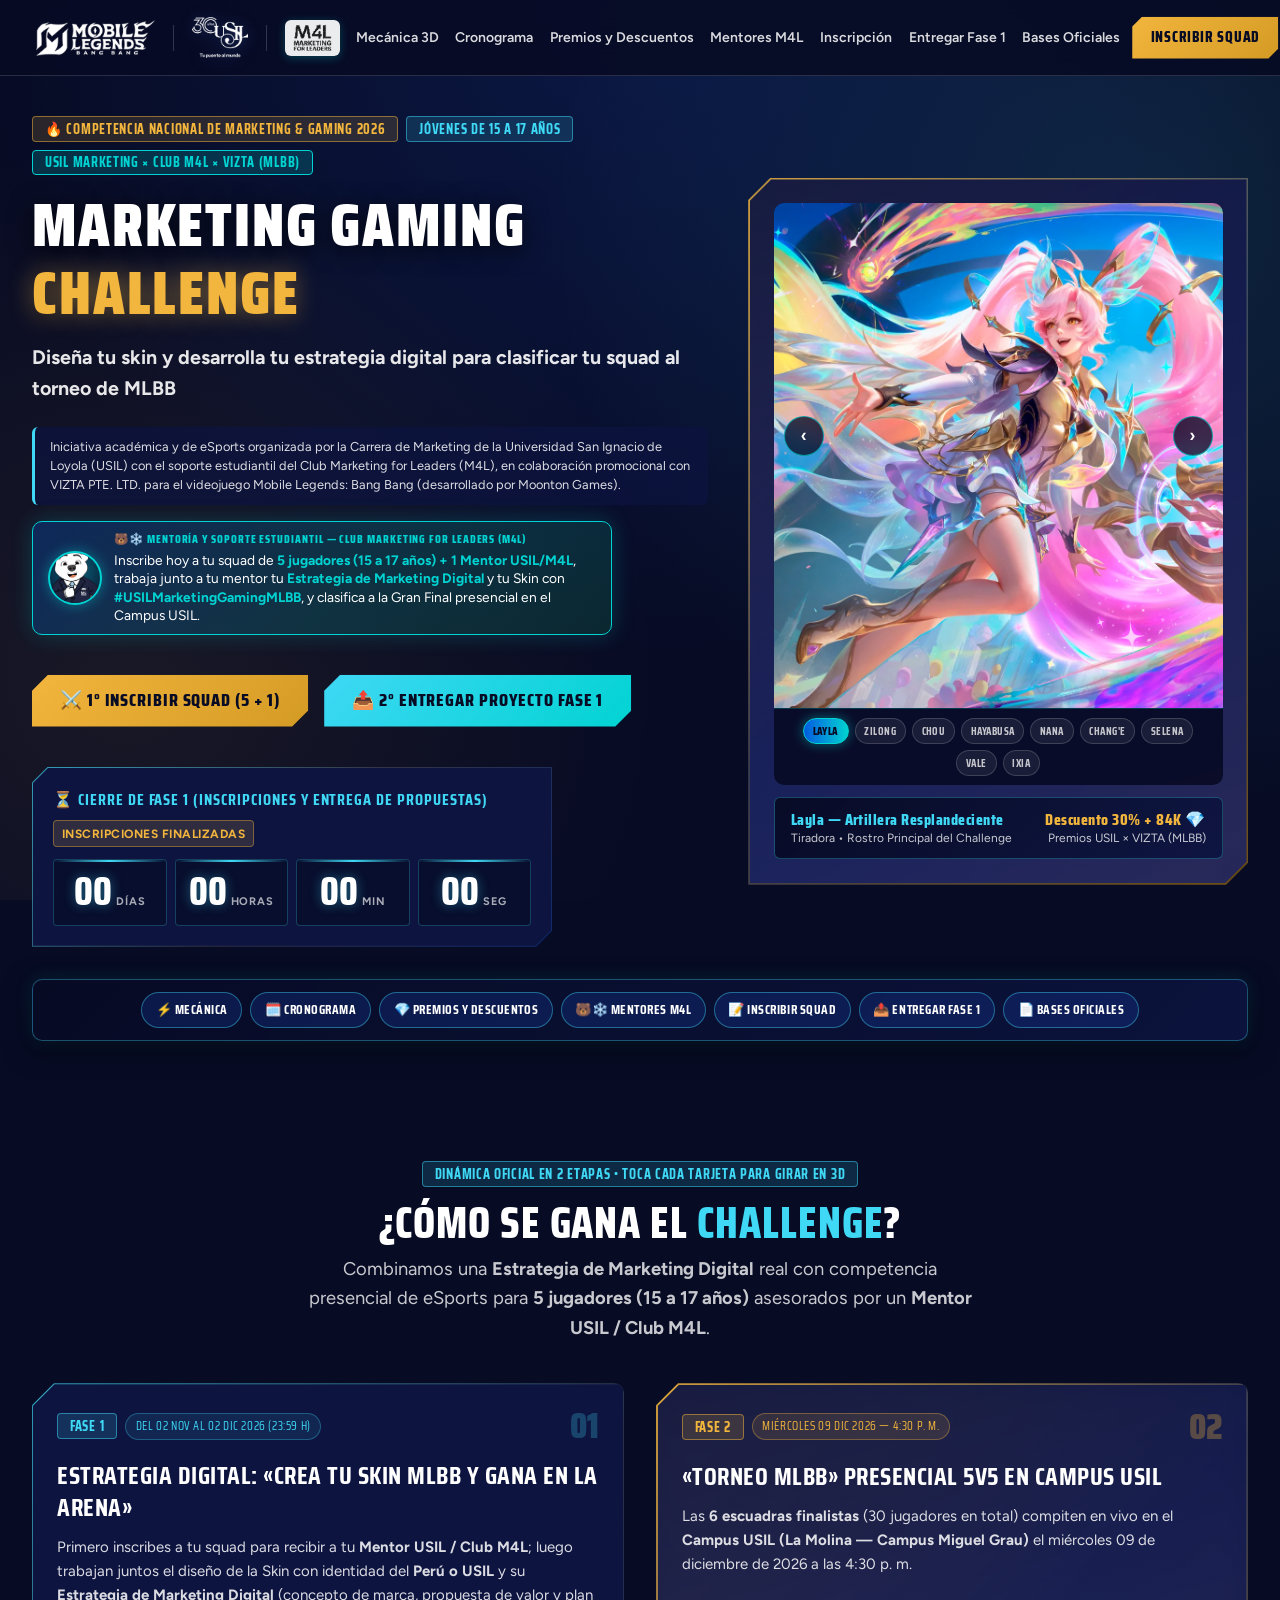
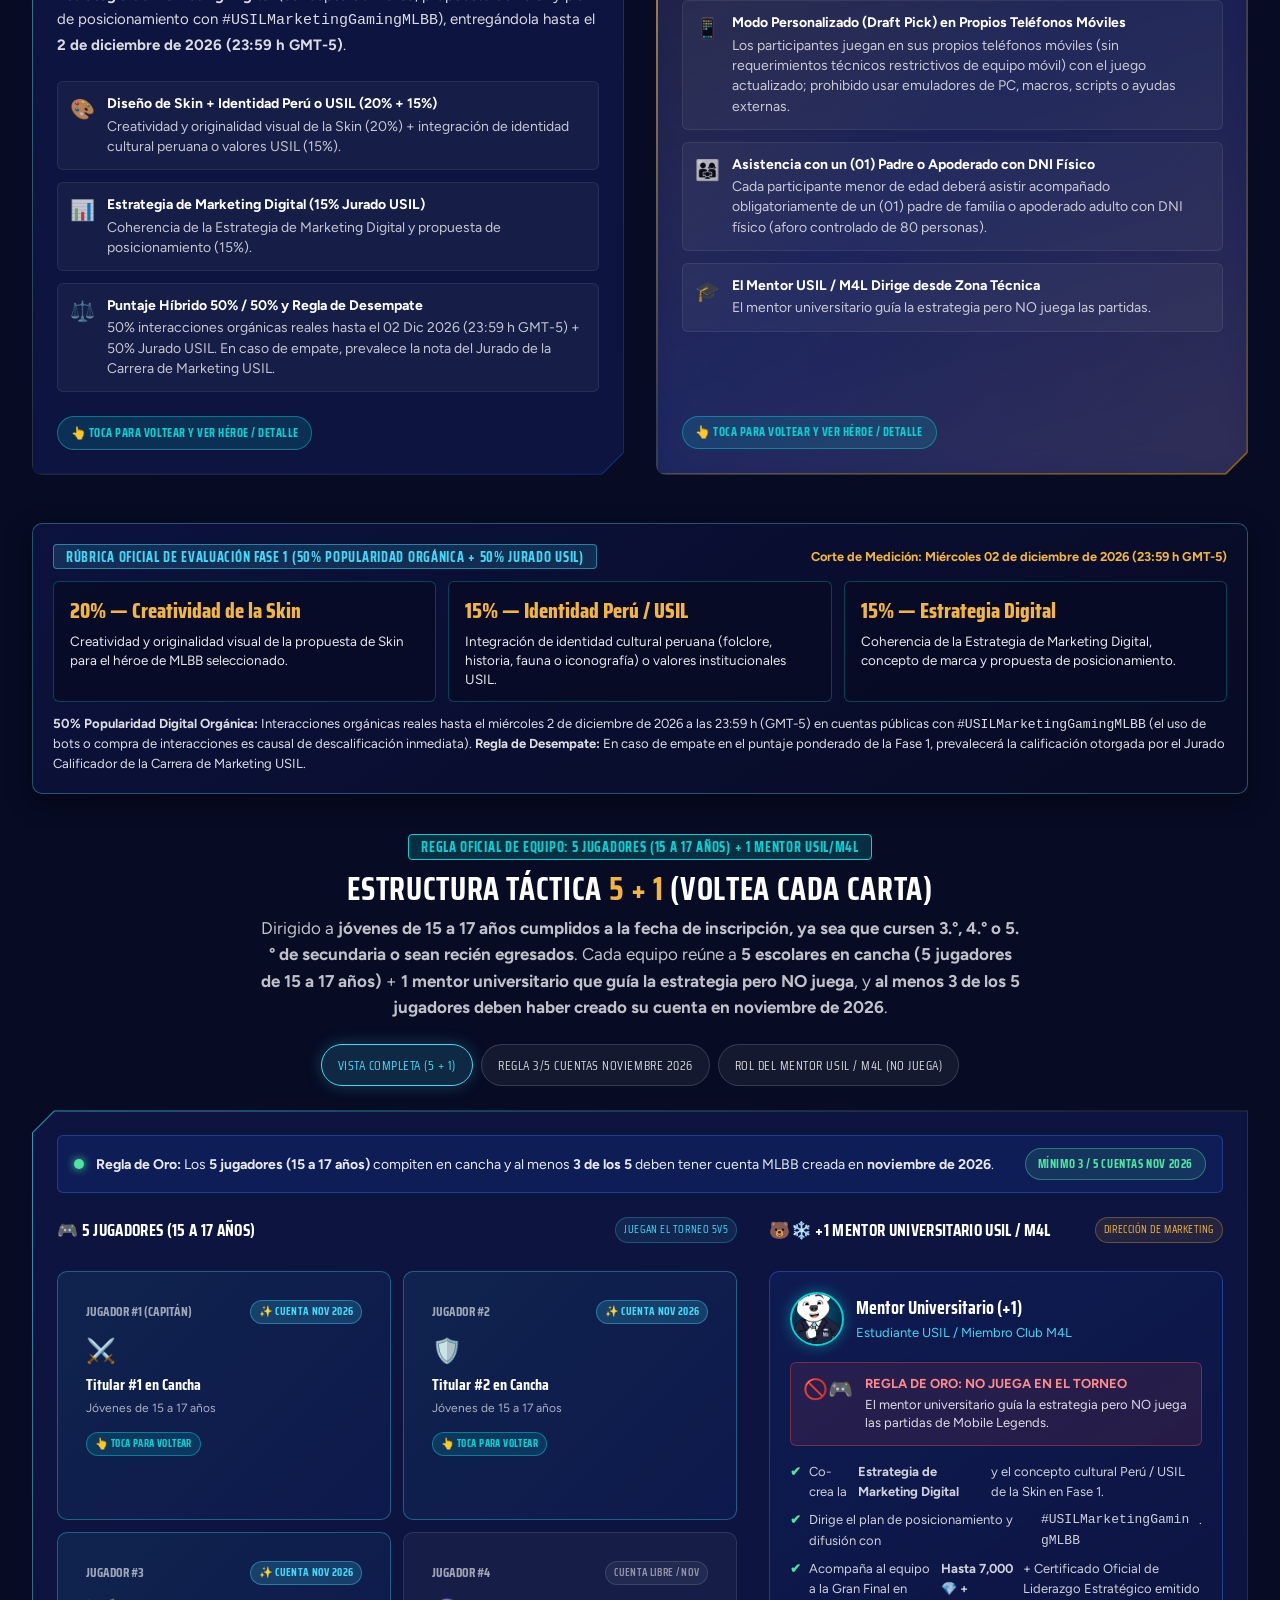
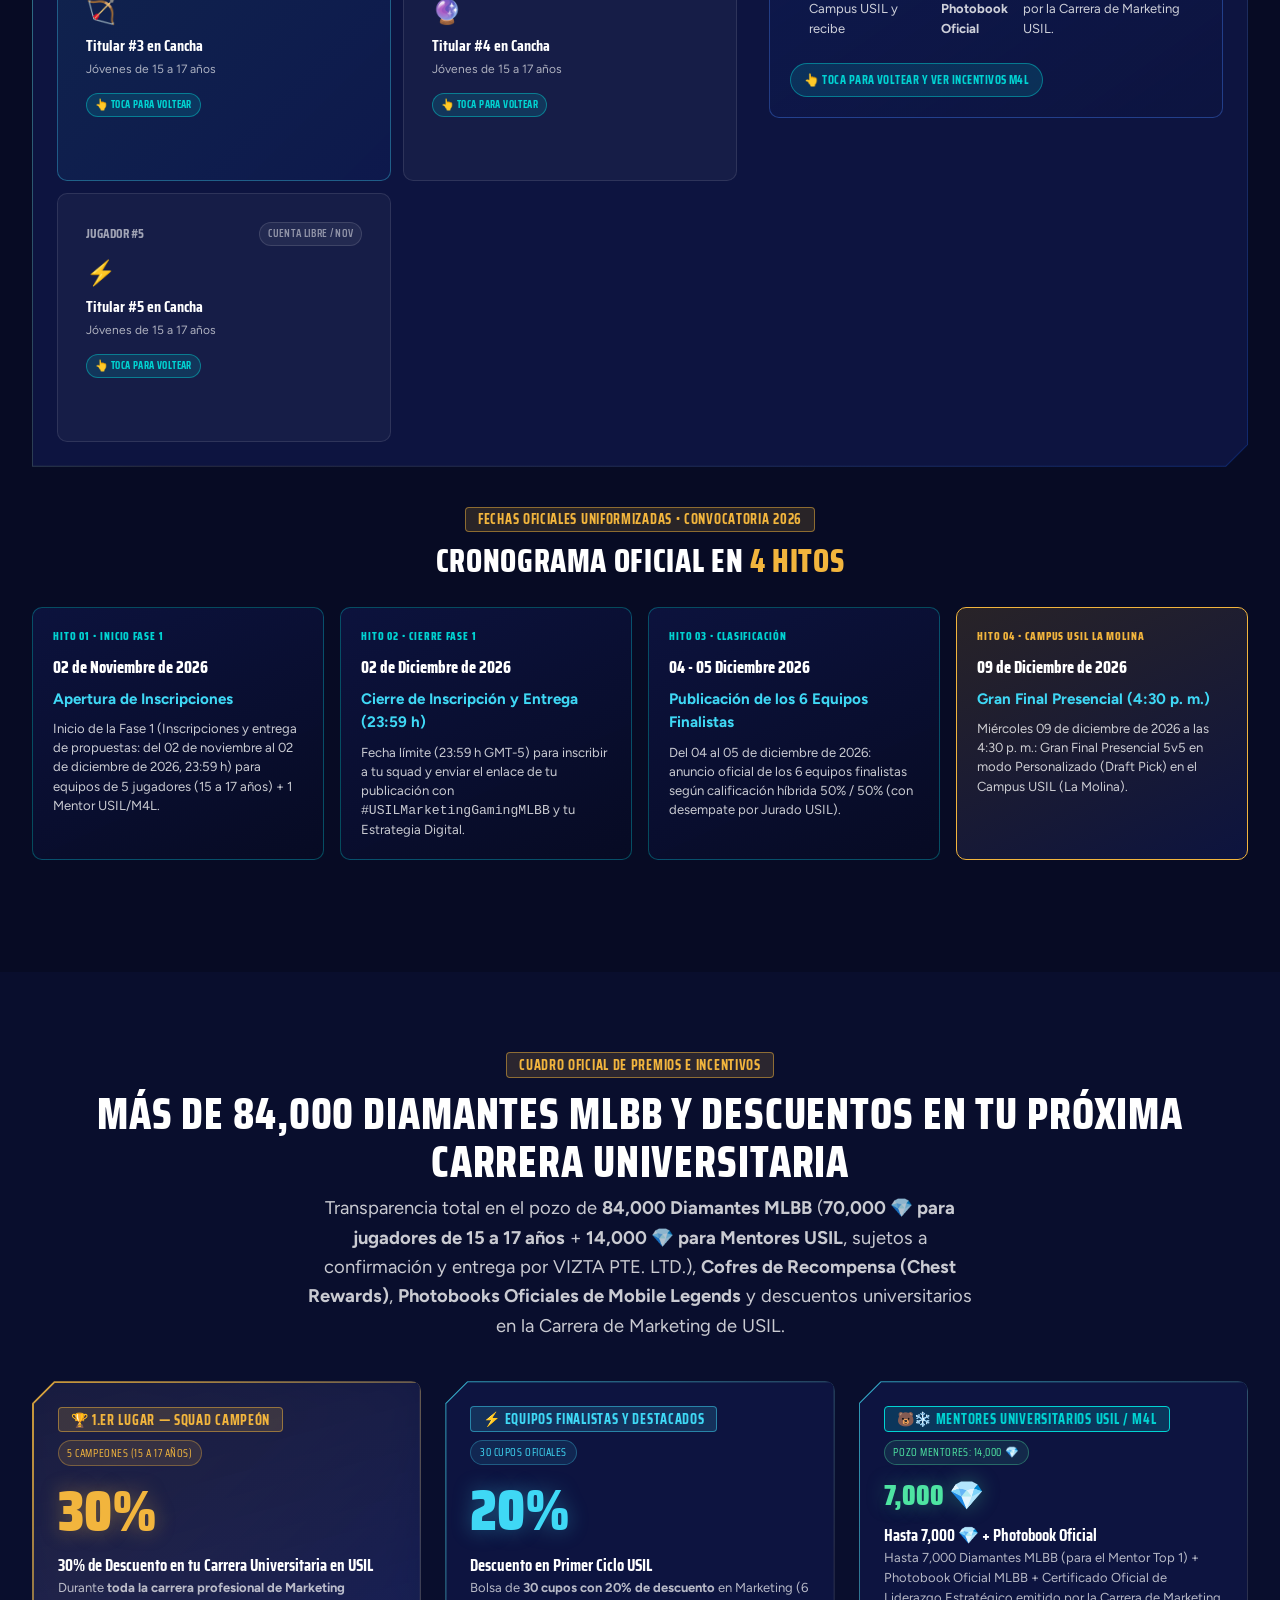
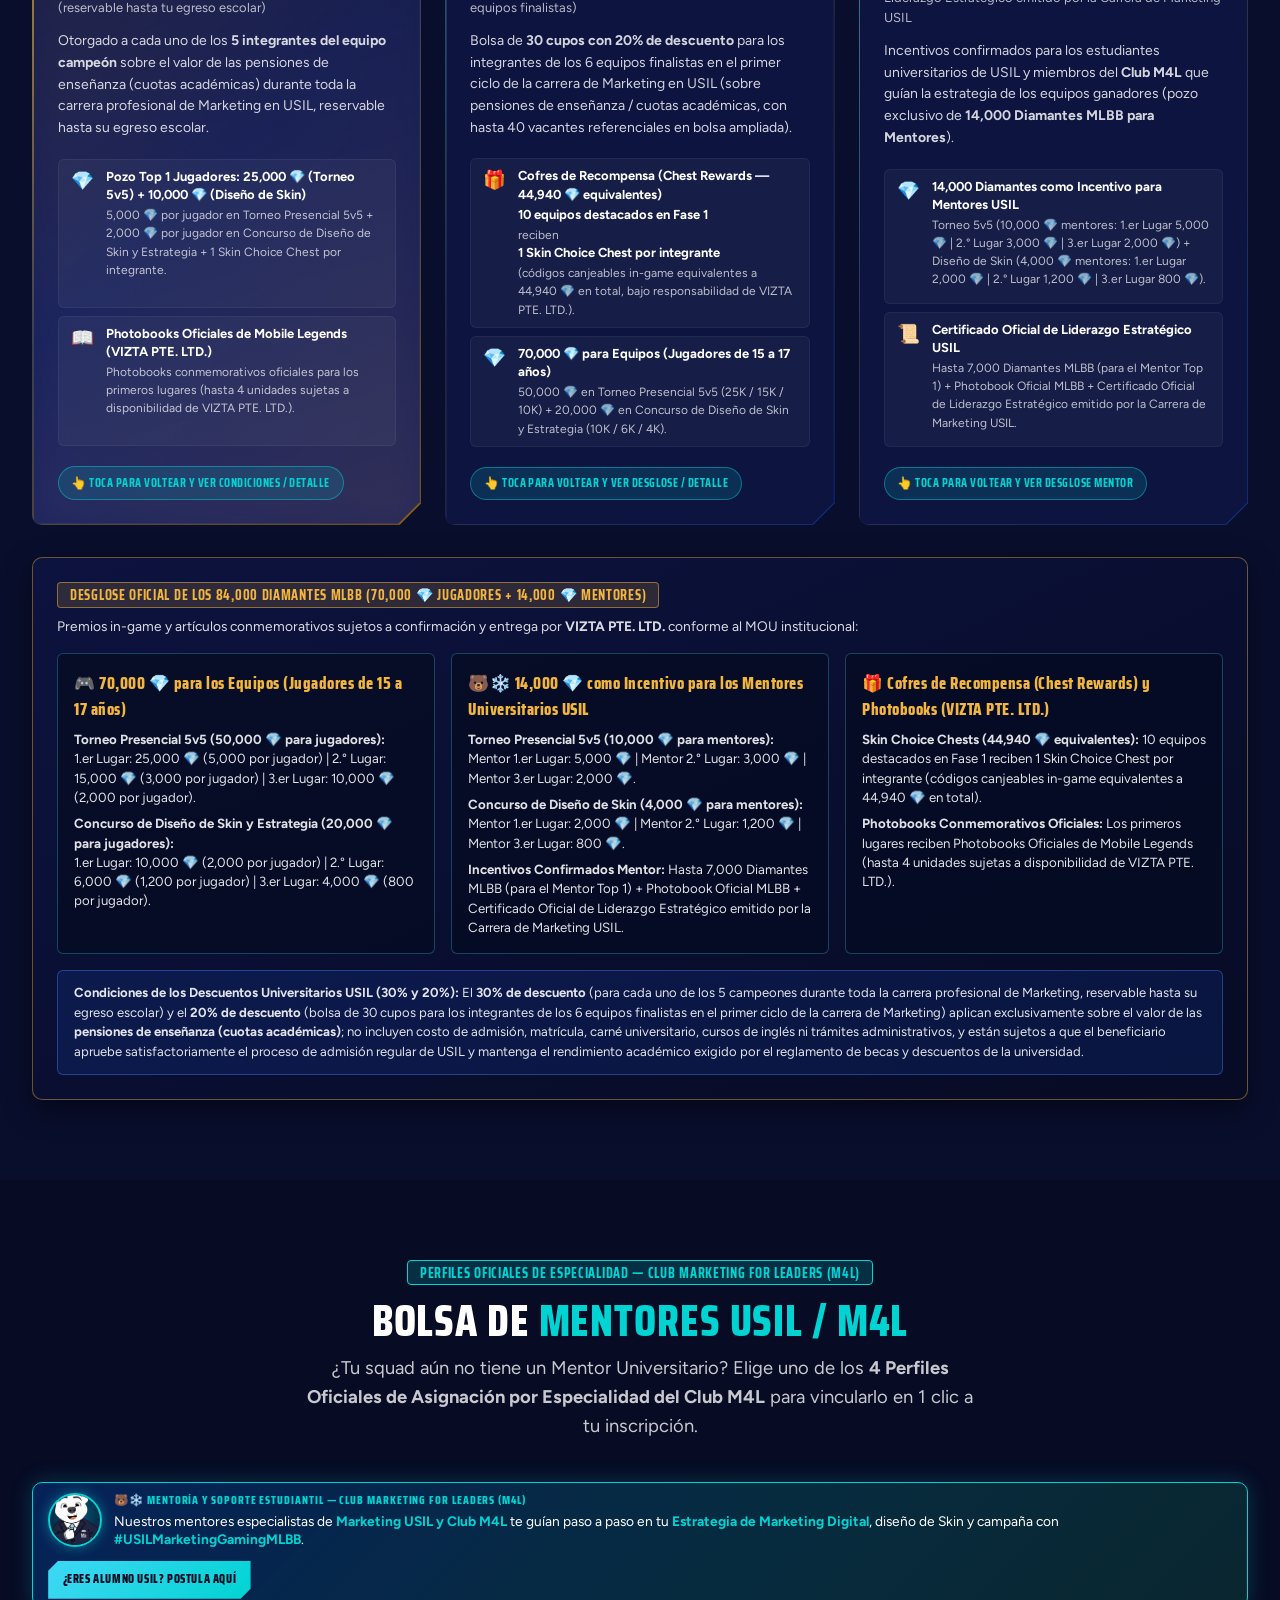
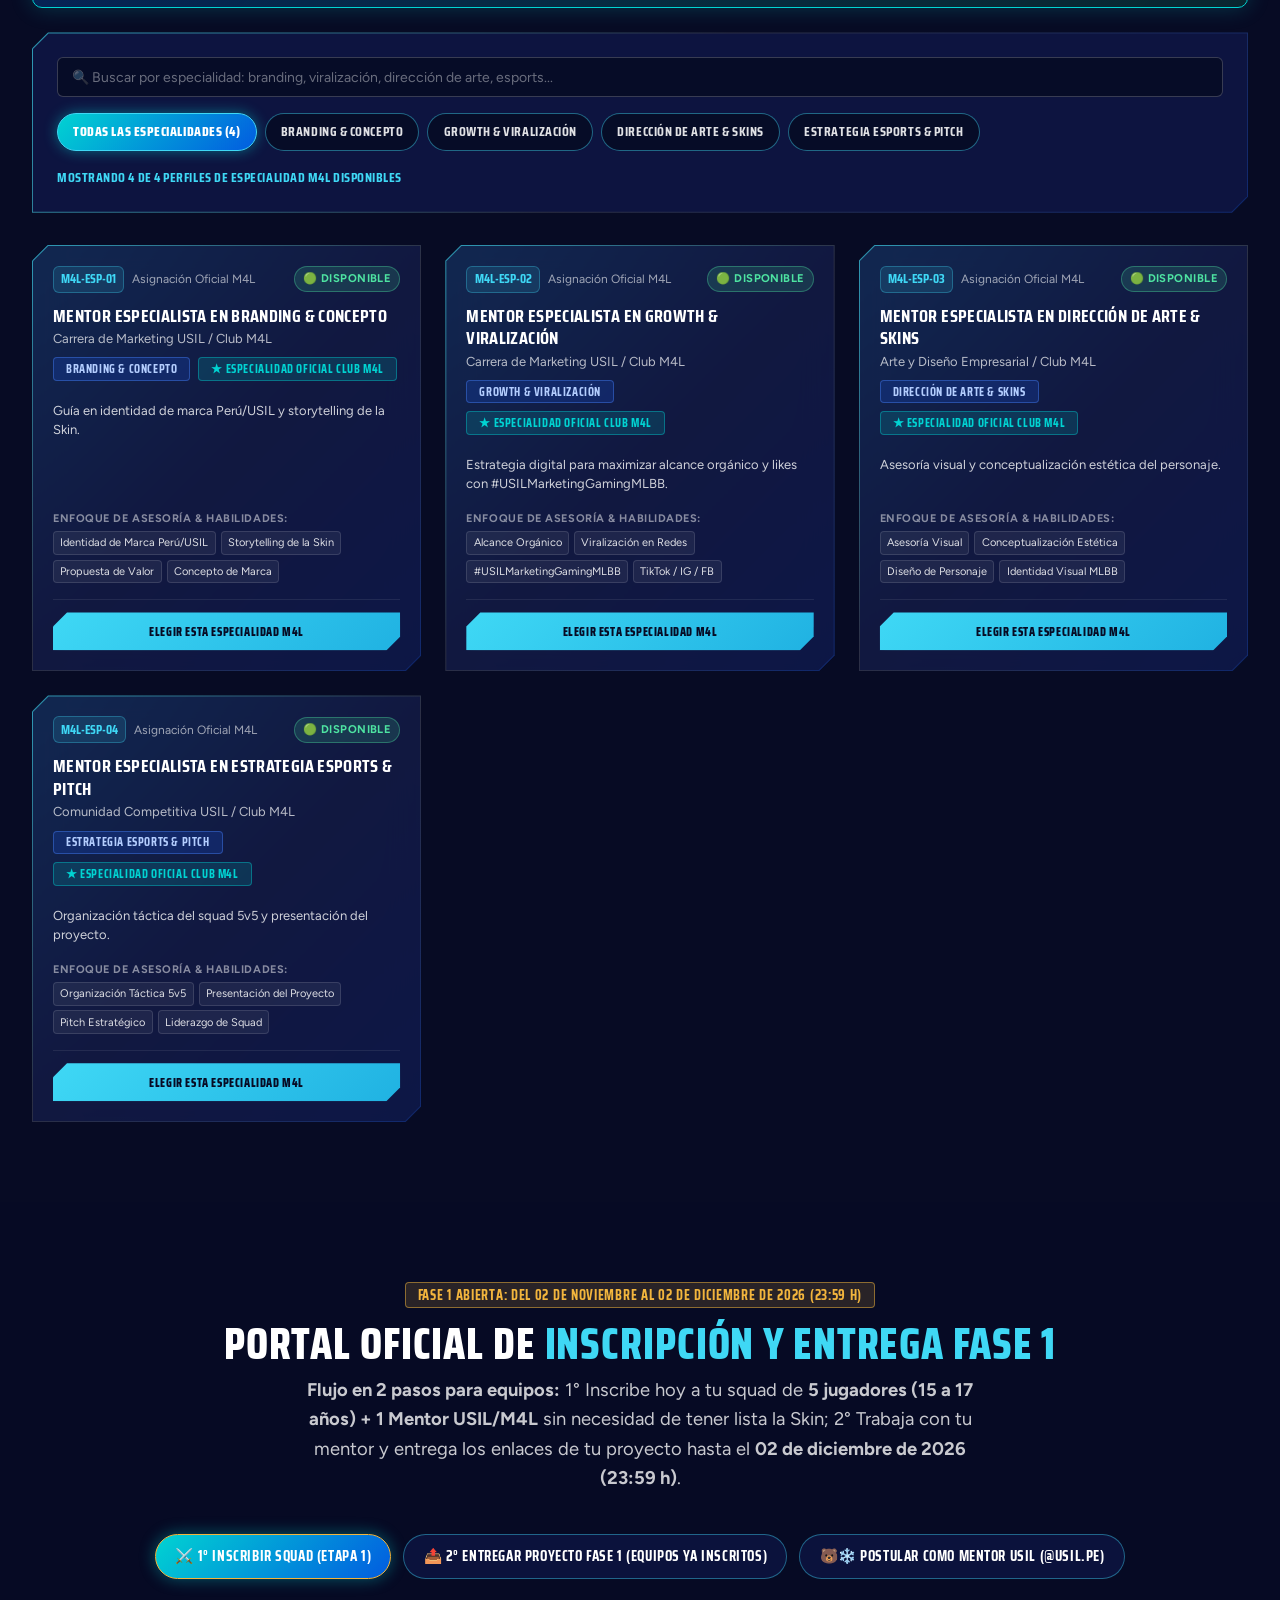
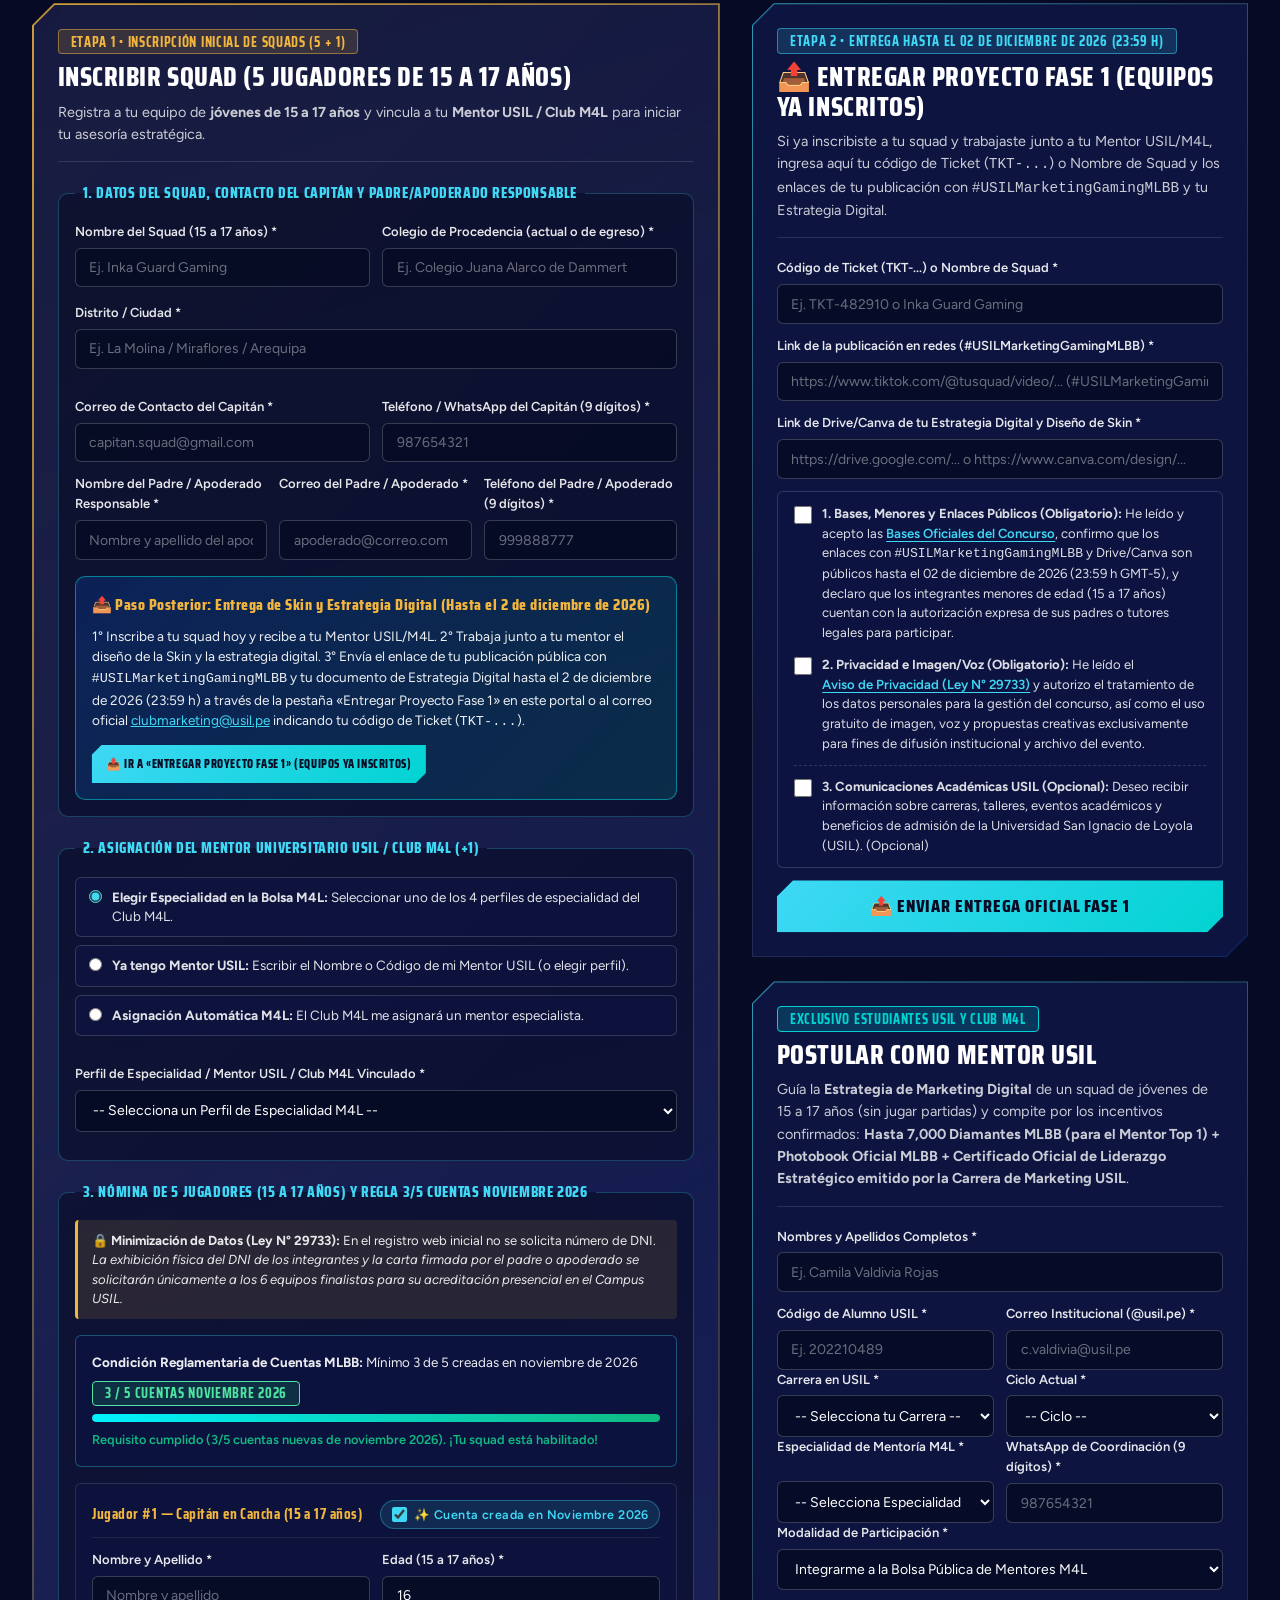
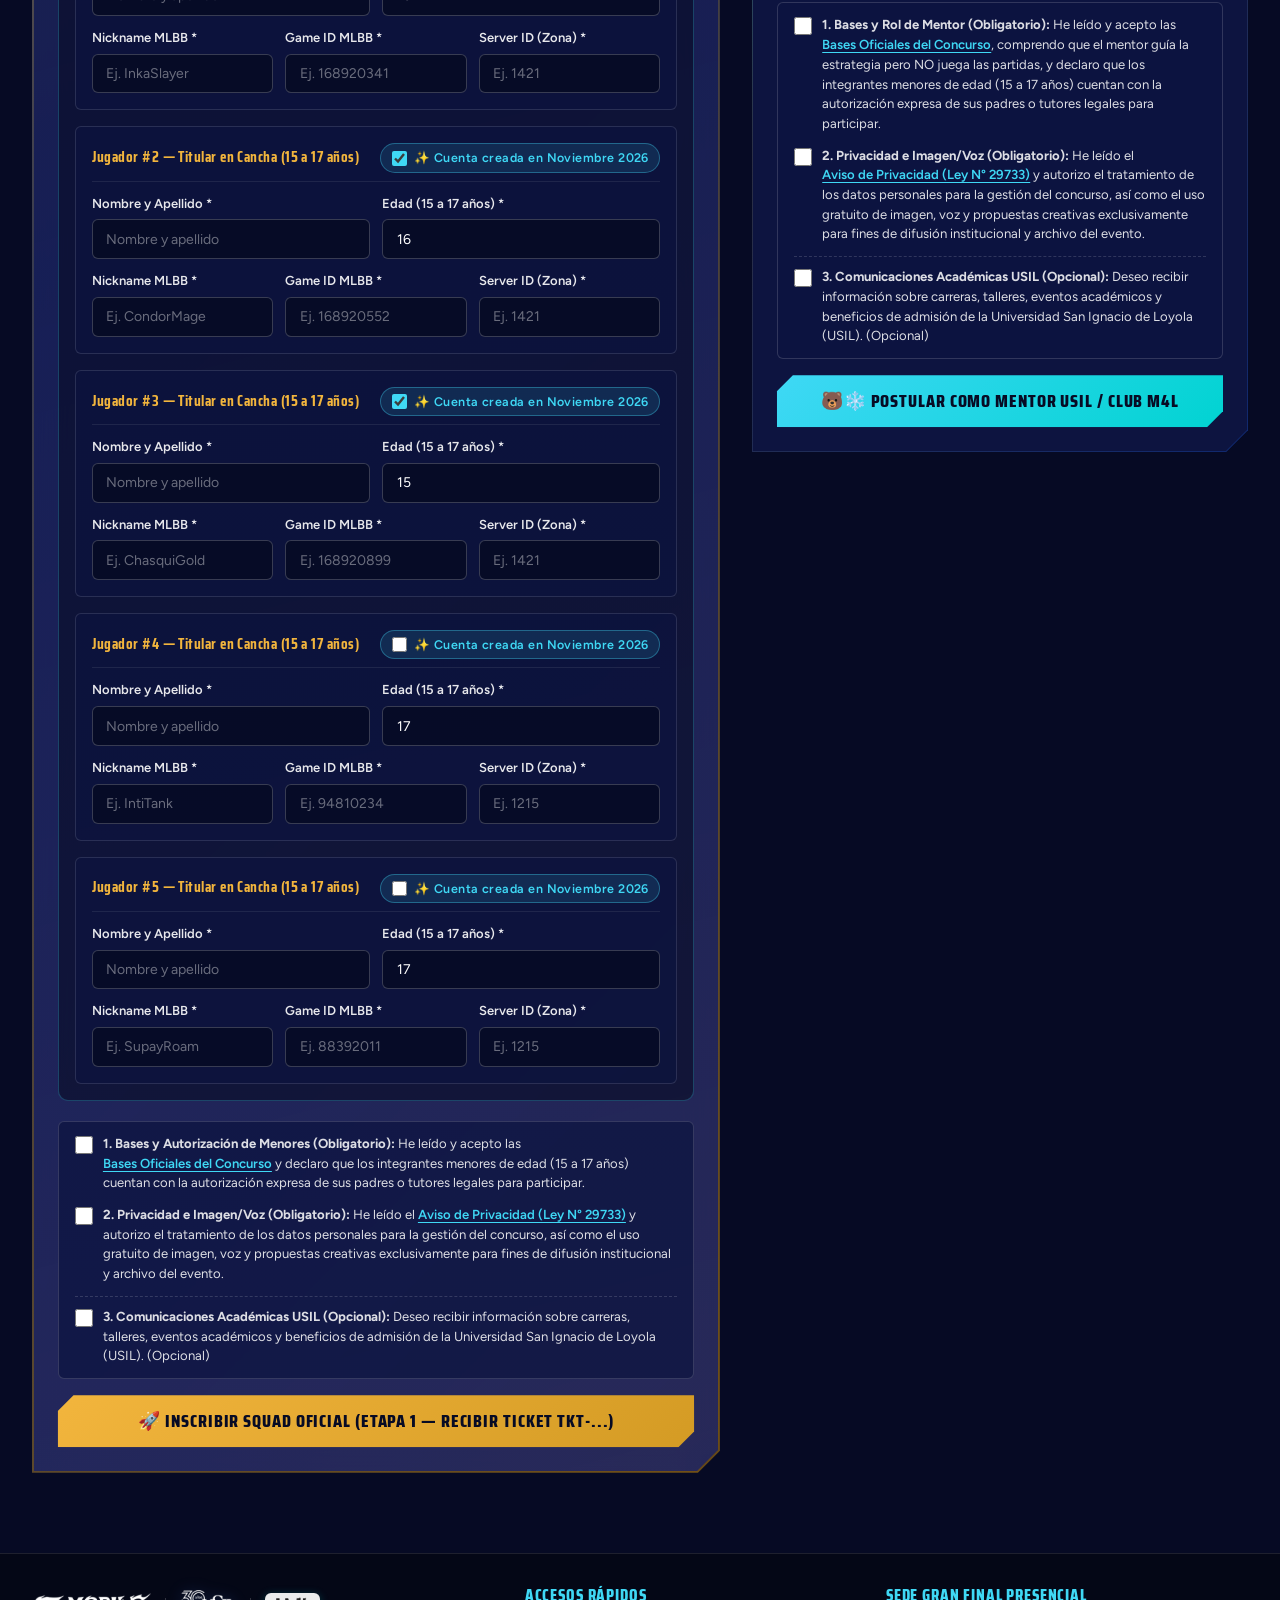
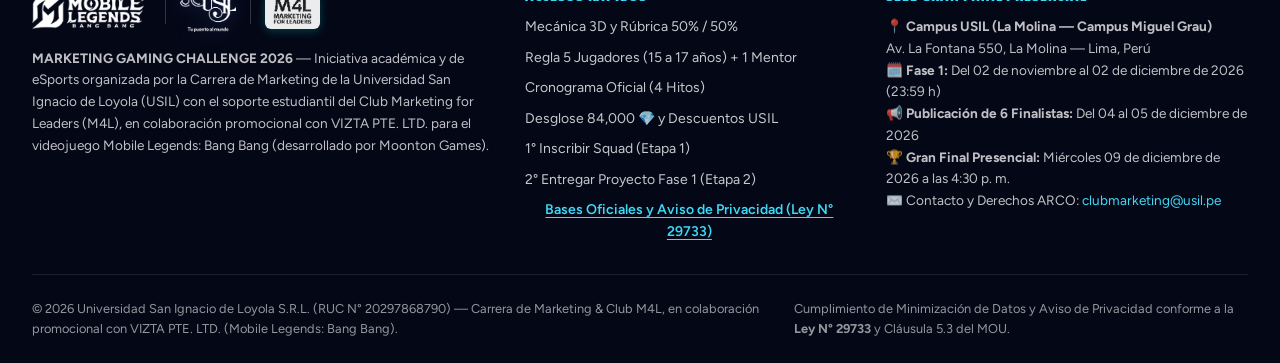
==== commit 9be89078: "feat(v6.2-cloud): connect production Google Sheets Web App v2 and Supabase PostgreSQL RLS endpoints" ====
--- a/propuesta_mlbb_usil_v6_visualizable.html
+++ b/propuesta_mlbb_usil_v6_visualizable.html
@@ -6792,9 +6792,9 @@
   googleSheetsWebhookUrl: (typeof window !== 'undefined' && window.MLBB_WEBHOOK_URL) ||
     'https://script.google.com/macros/s/AKfycbzbkH7HENEJbe2MtaV33CGMv9Y6VisLr-uEJ74H5-WKJBv0tJ9KiCB5GZ2Sv_pziYtpMA/exec',
   supabaseUrl: (typeof window !== 'undefined' && window.MLBB_SUPABASE_URL) ||
-    'https://usil-mlbb-challenge.supabase.co',
+    'https://tcmeswydlsffnhtqnikb.supabase.co',
   supabaseAnonKey: (typeof window !== 'undefined' && window.MLBB_SUPABASE_ANON_KEY) ||
-    'eyJhbGciOiJIUzI1NiIsInR5cCI6IkpXVCJ9.eyJpc3MiOiJzdXBhYmFzZSIsInJlZiI6InVzaWwtbWxiYi1jaGFsbGVuZ2UiLCJyb2xlIjoiYW5vbiJ9.publicAnonKeyV6',
+    'eyJhbGciOiJIUzI1NiIsInR5cCI6IkpXVCJ9.eyJpc3MiOiJzdXBhYmFzZSIsInJlZiI6InRjbWVzd3lkbHNmZm5odHFuaWtiIiwicm9sZSI6ImFub24iLCJpYXQiOjE3OTQ0NTYwNTcsImV4cCI6MjExMDAzMjA1N30.WT-ja7Mn2ZdcNAcq_G_0KPUHnFQTec03c_ImaOG7_i0',
 
   timelineMilestones: [
     {
@@ -8765,6 +8765,11 @@
   <!-- Inline Tactical Visualizer Tab Filter & Mobile Drawer Controller -->
   <script>
     (function() {
+      if (window.CONTEST_CONFIG) {
+        CONTEST_CONFIG.googleSheetsWebhookUrl = window.MLBB_WEBHOOK_URL || "https://script.google.com/macros/s/AKfycbzbkH7HENEJbe2MtaV33CGMv9Y6VisLr-uEJ74H5-WKJBv0tJ9KiCB5GZ2Sv_pziYtpMA/exec";
+        CONTEST_CONFIG.supabaseUrl = window.MLBB_SUPABASE_URL || "https://tcmeswydlsffnhtqnikb.supabase.co";
+        CONTEST_CONFIG.supabaseAnonKey = window.MLBB_SUPABASE_ANON_KEY || "eyJhbGciOiJIUzI1NiIsInR5cCI6IkpXVCJ9.eyJpc3MiOiJzdXBhYmFzZSIsInJlZiI6InRjbWVzd3lkbHNmZm5odHFuaWtiIiwicm9sZSI6ImFub24iLCJpYXQiOjE3OTQ0NTYwNTcsImV4cCI6MjExMDAzMjA1N30.WT-ja7Mn2ZdcNAcq_G_0KPUHnFQTec03c_ImaOG7_i0";
+      }
       // Mobile Navigation Drawer Toggle
       const toggleBtn = document.getElementById('mobileMenuToggle');
       const drawer = document.getElementById('mobileNavDrawer');
